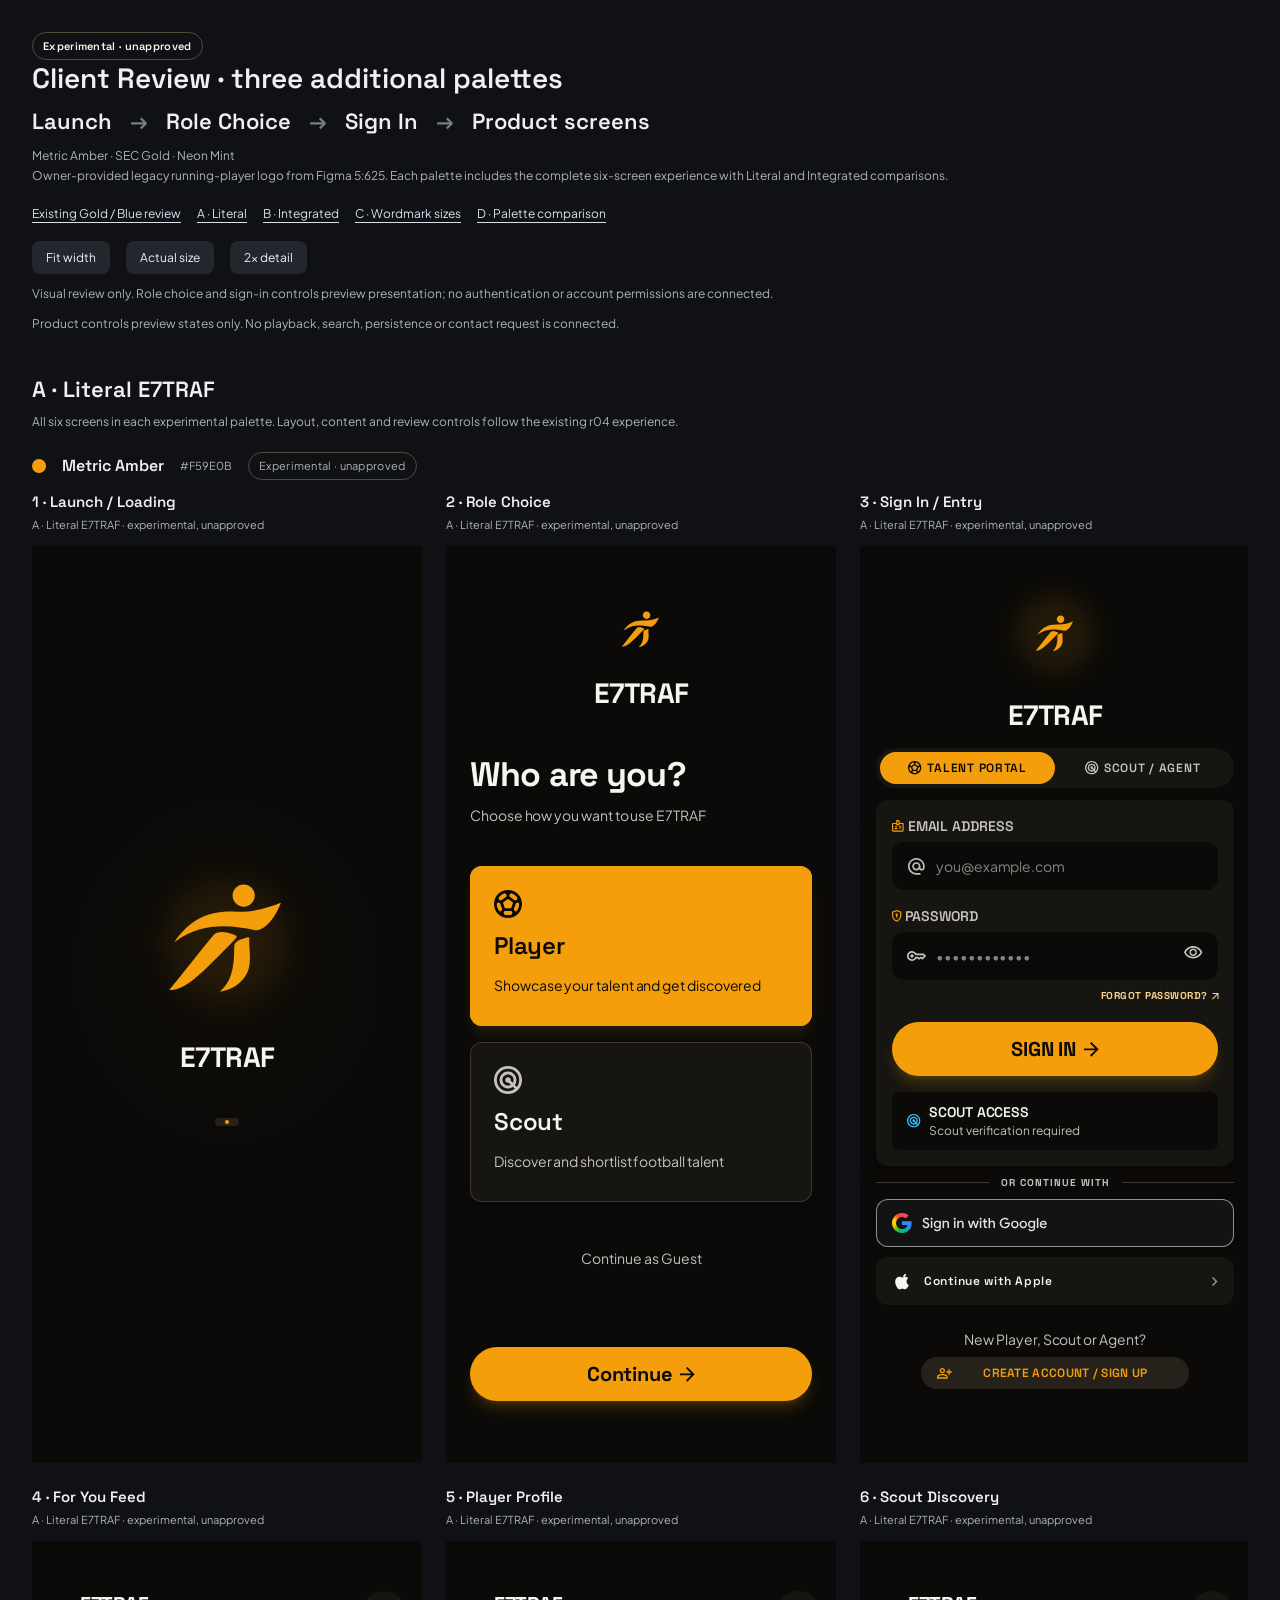
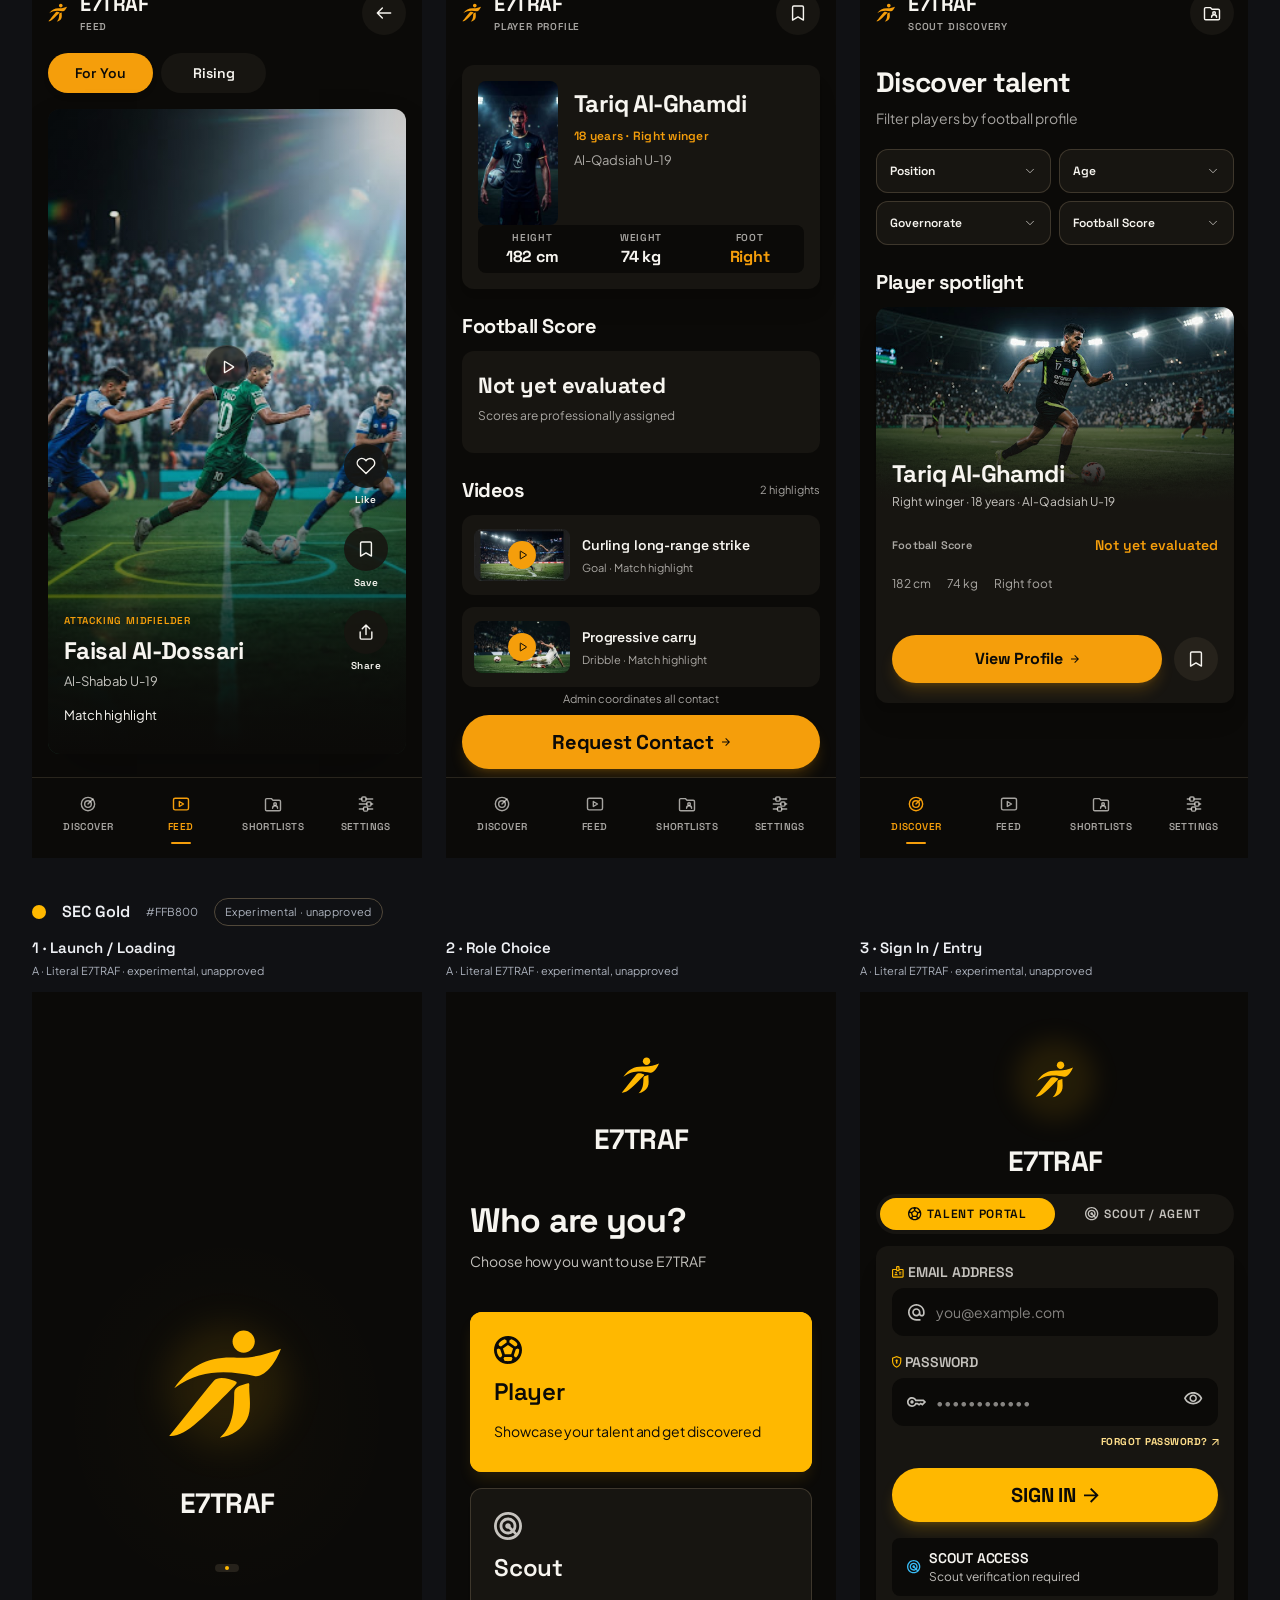
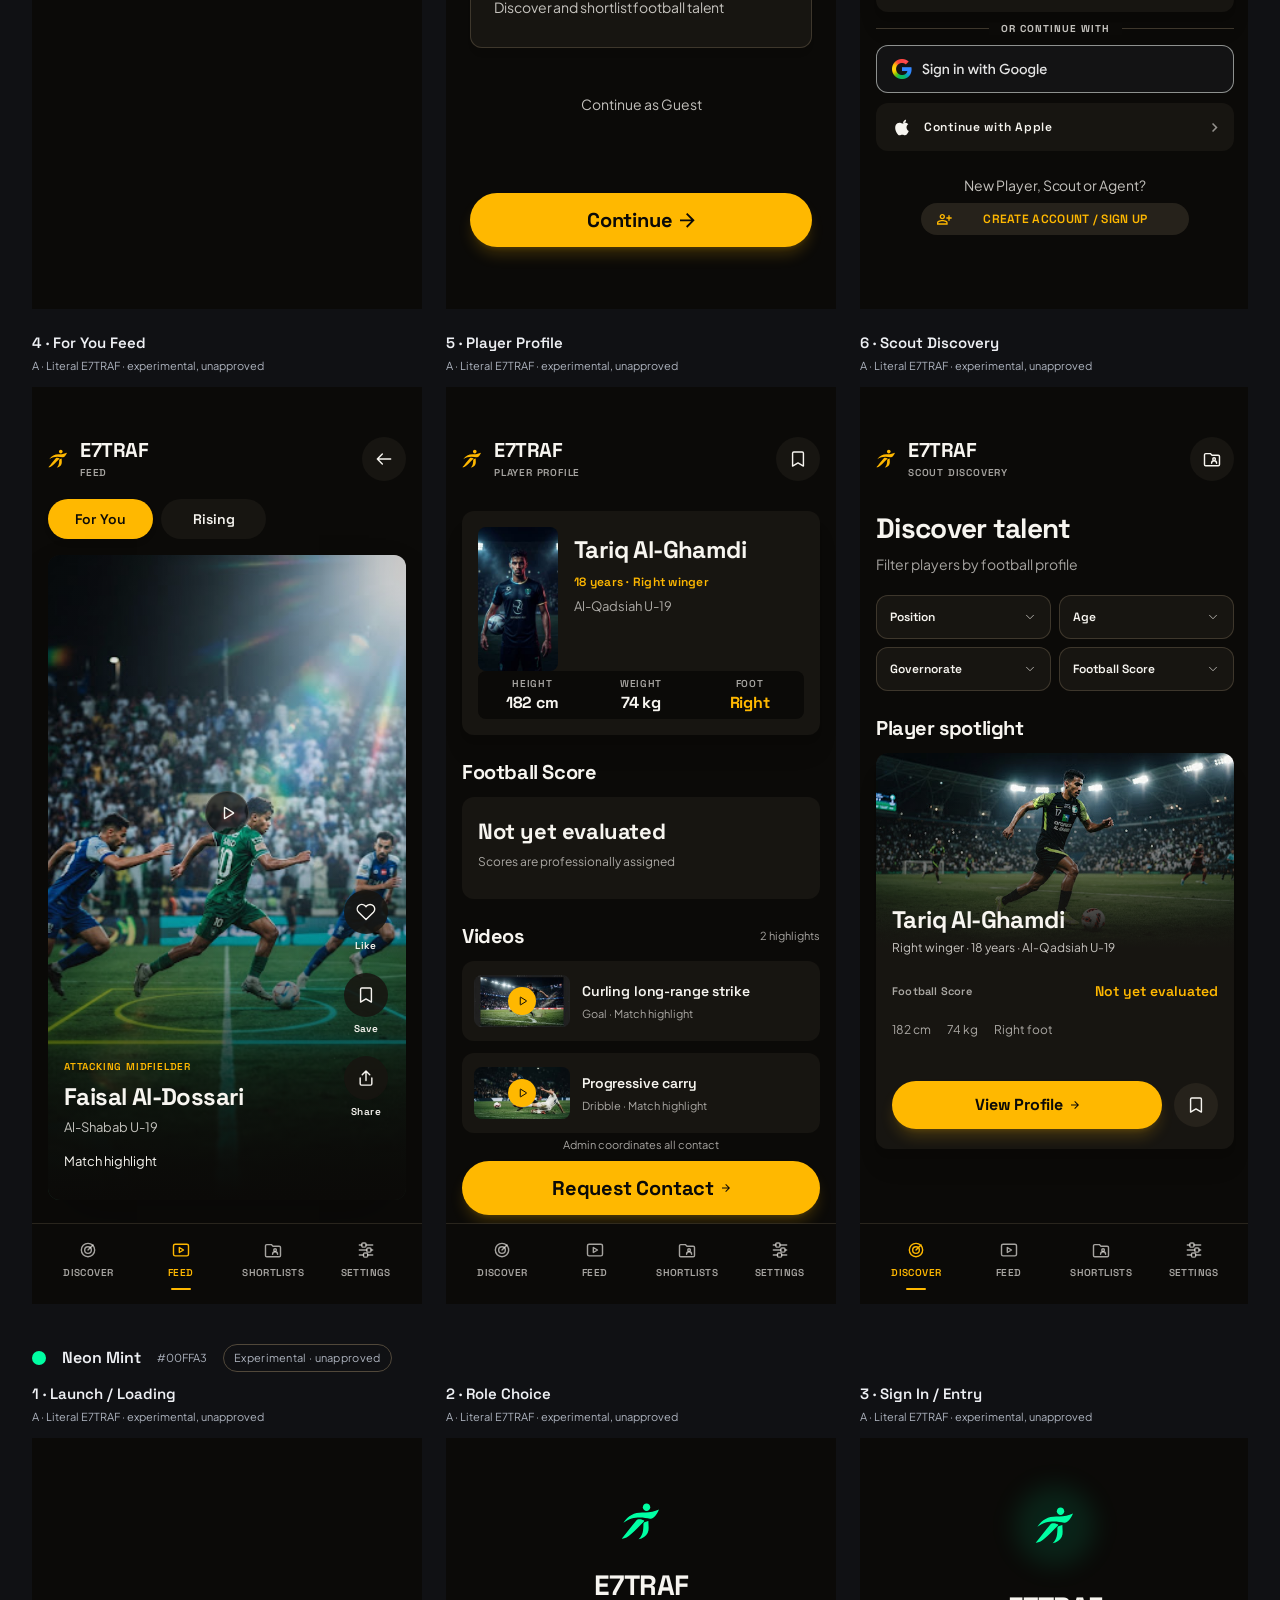
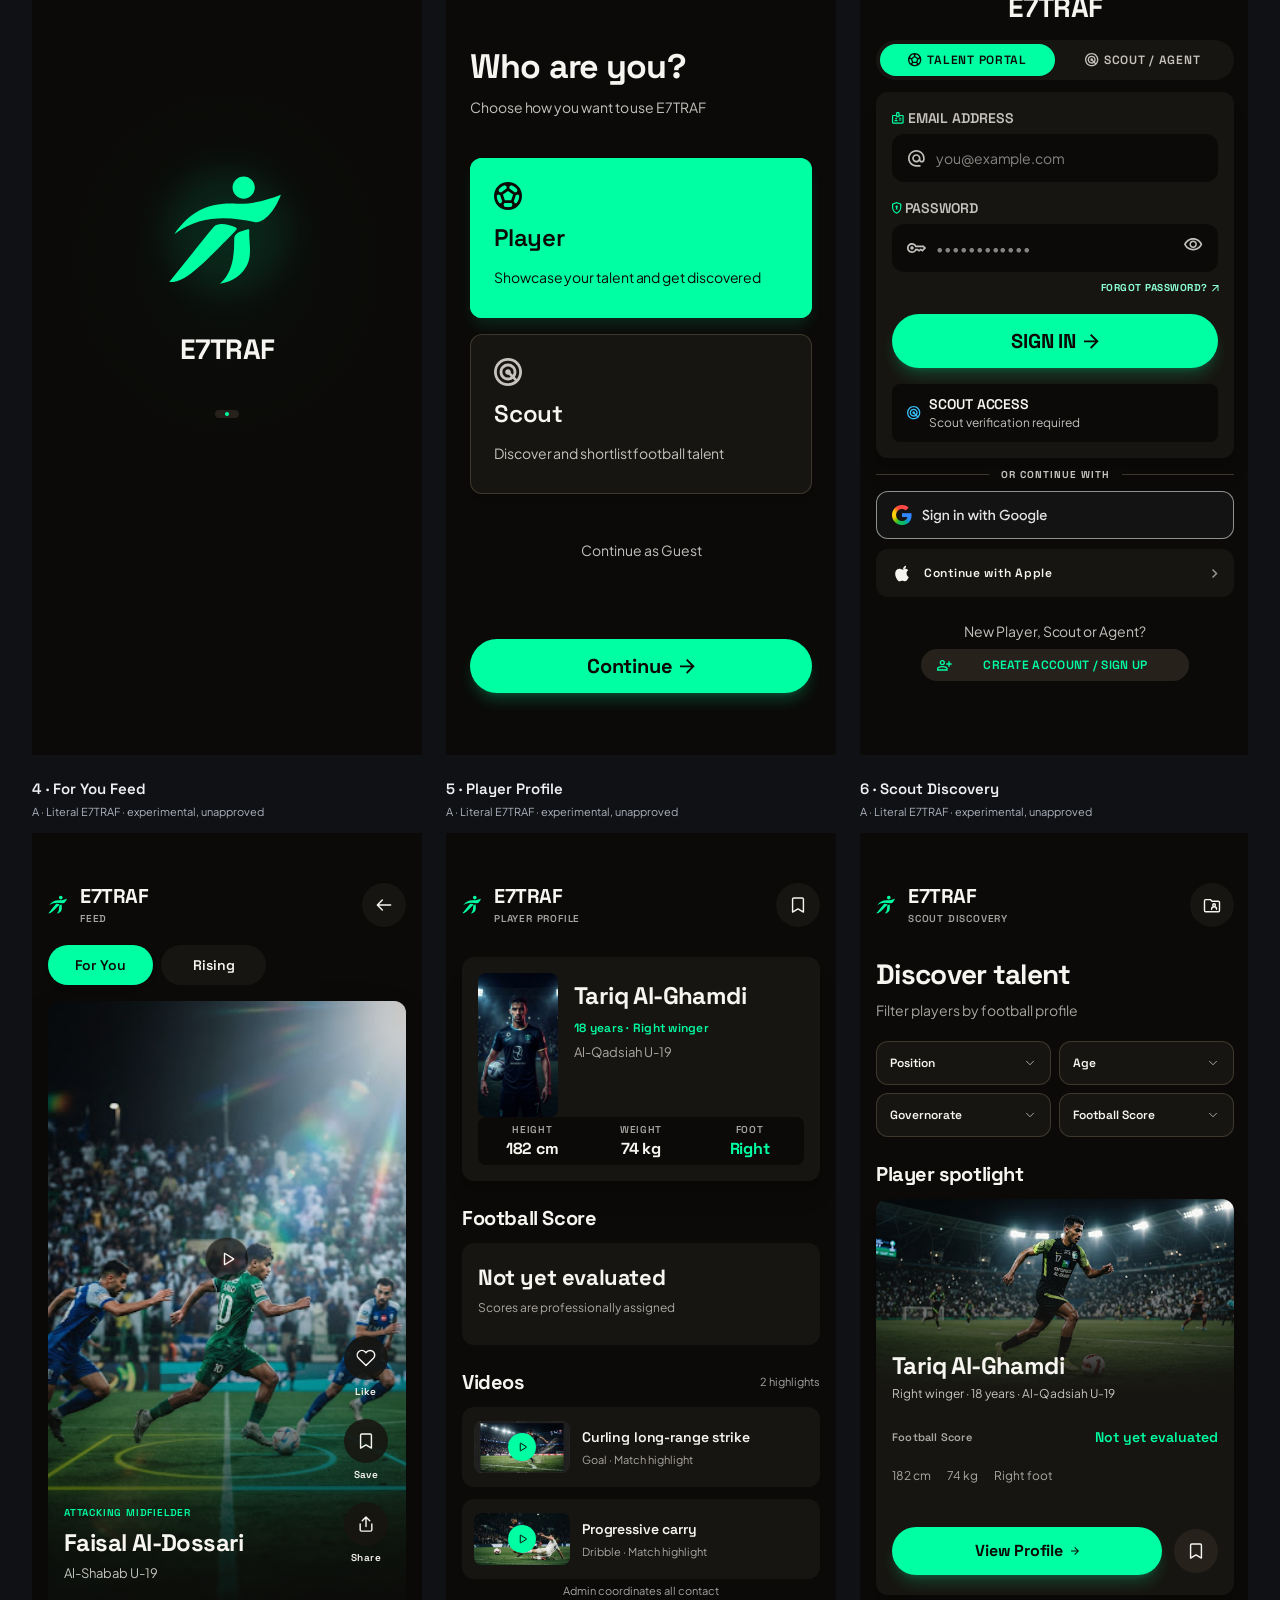
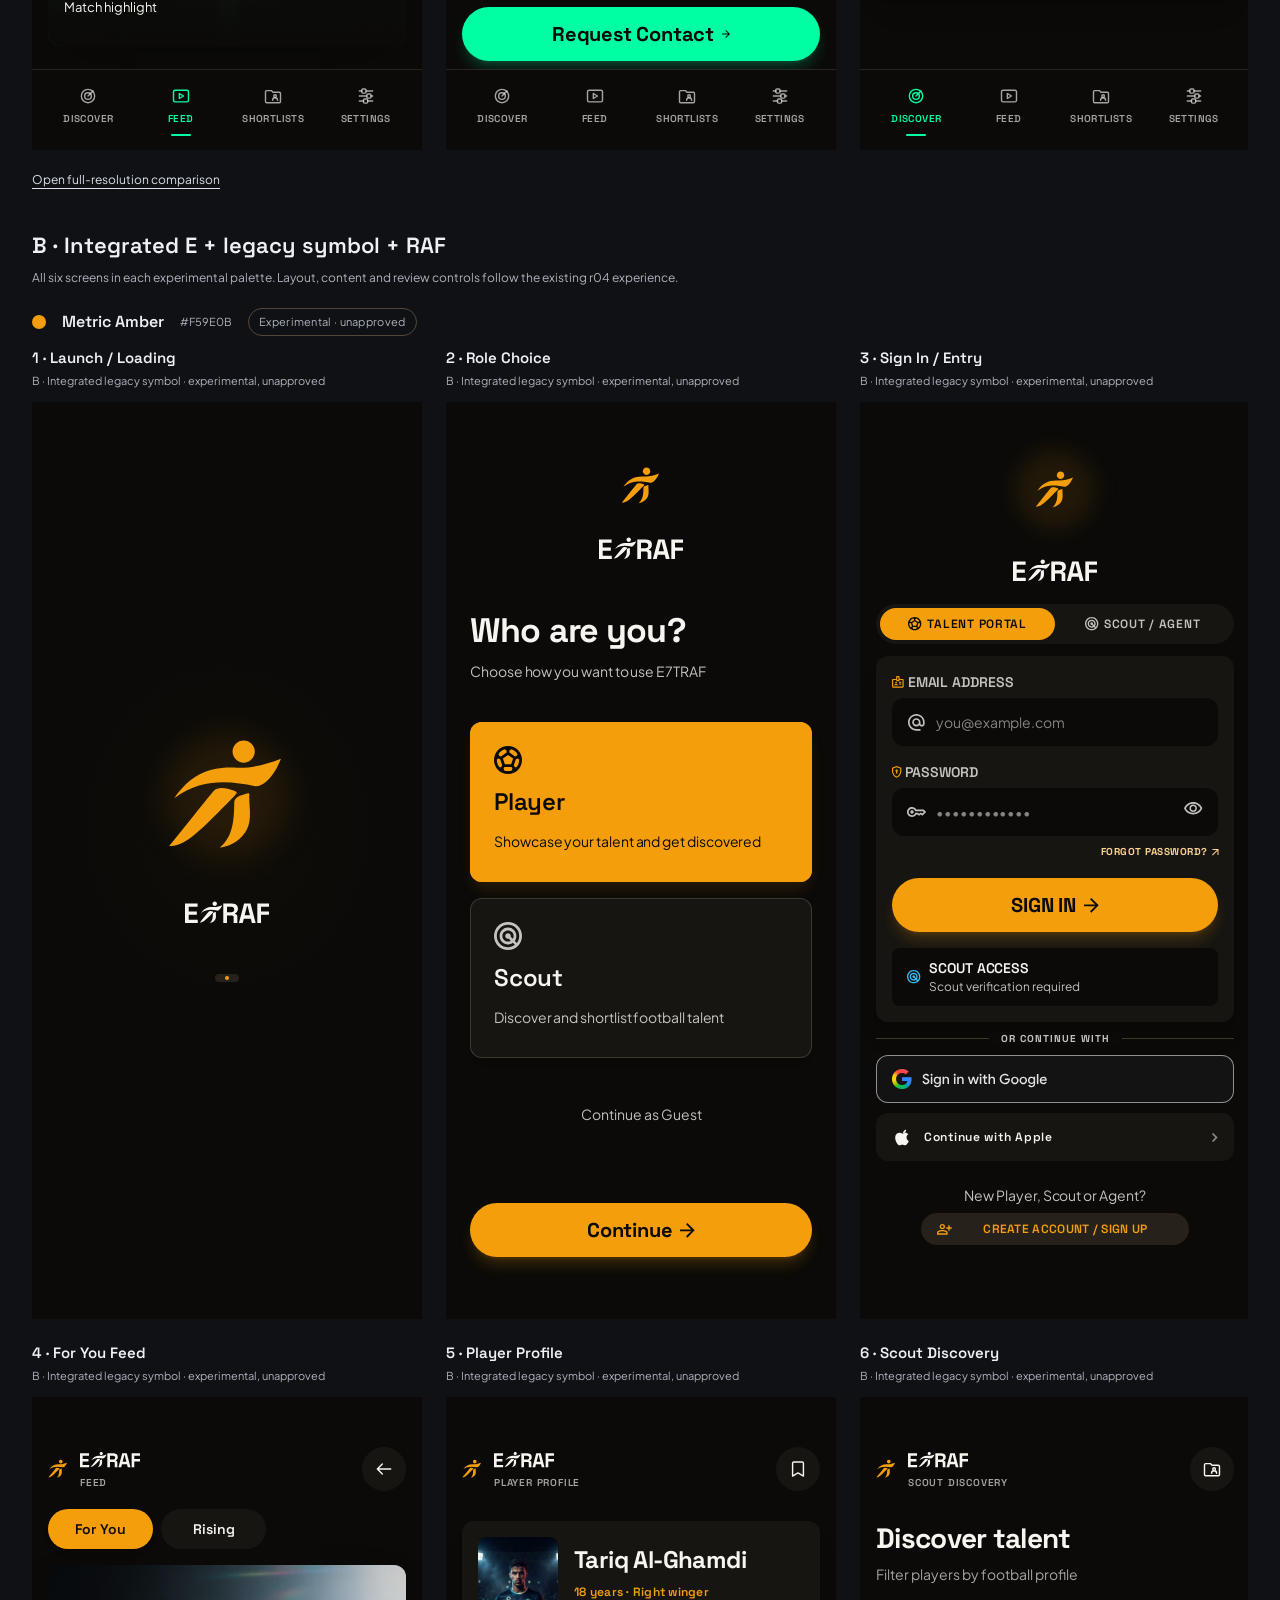
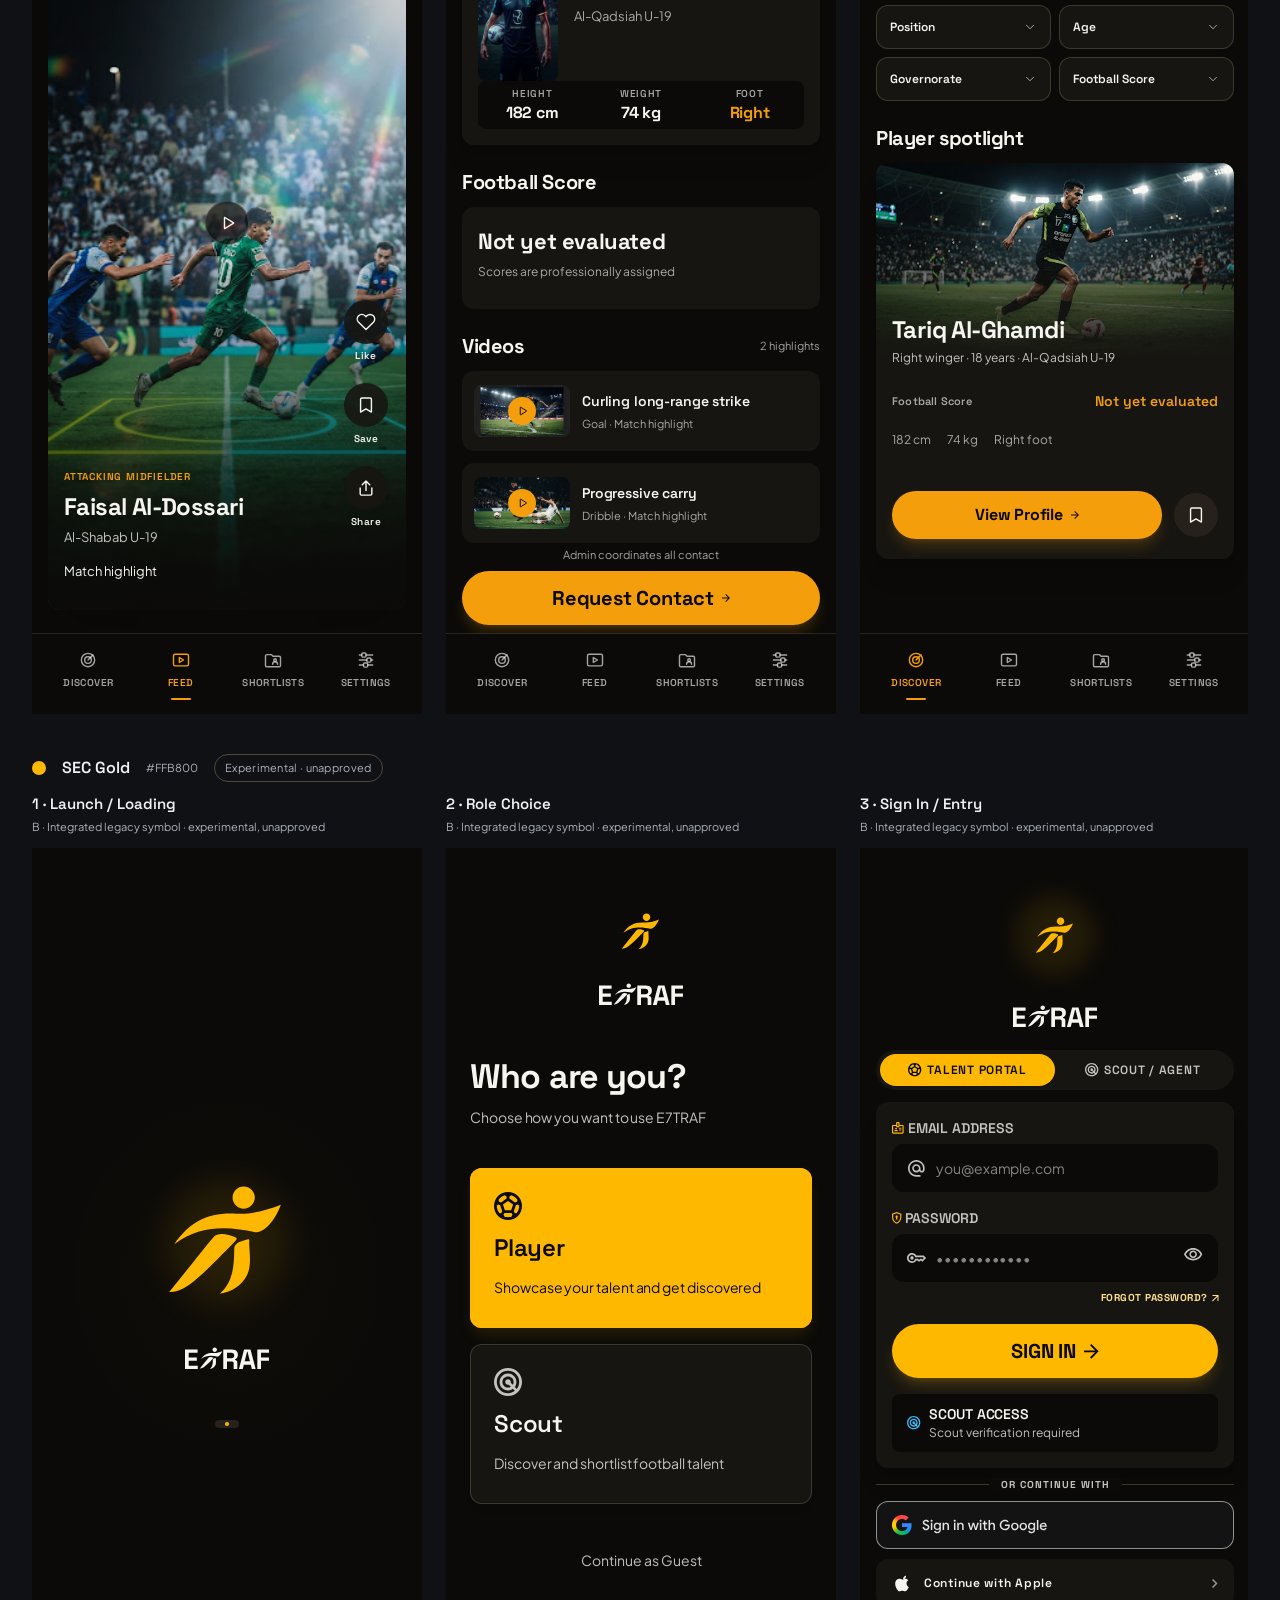
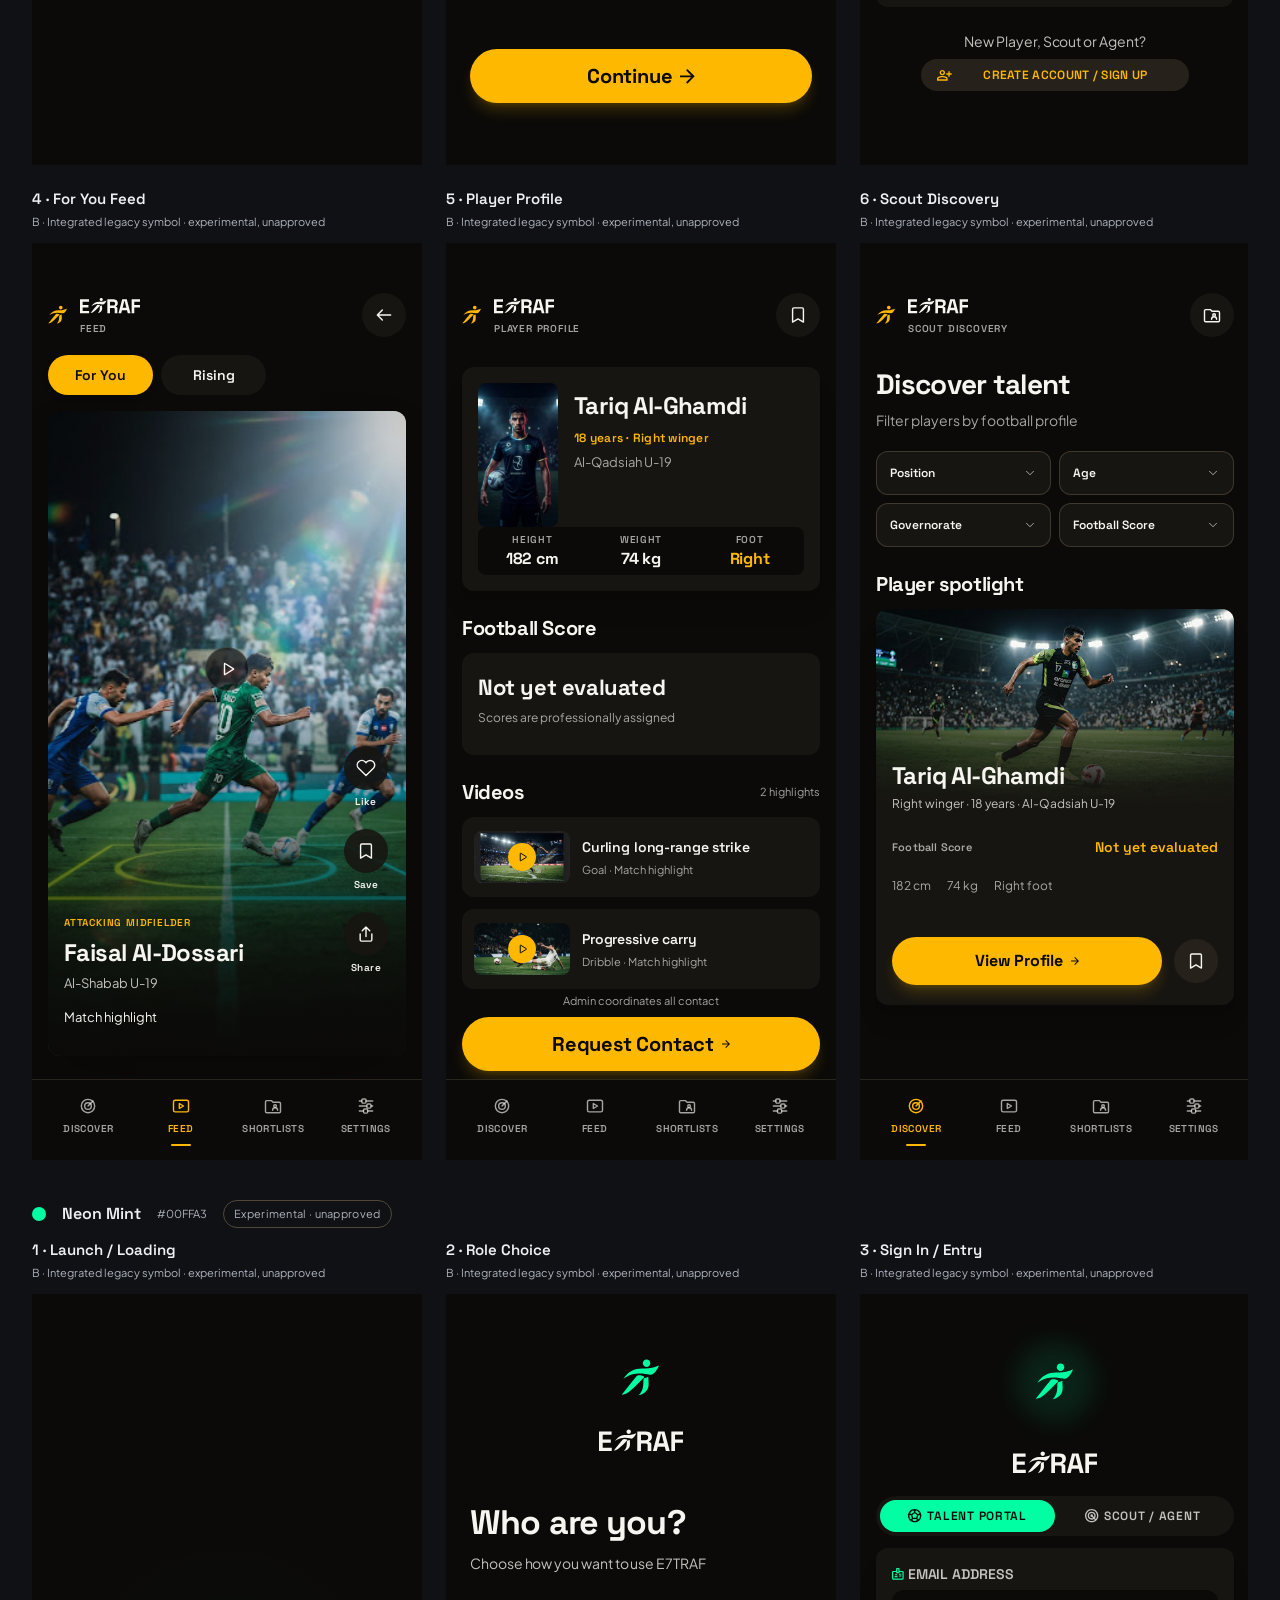
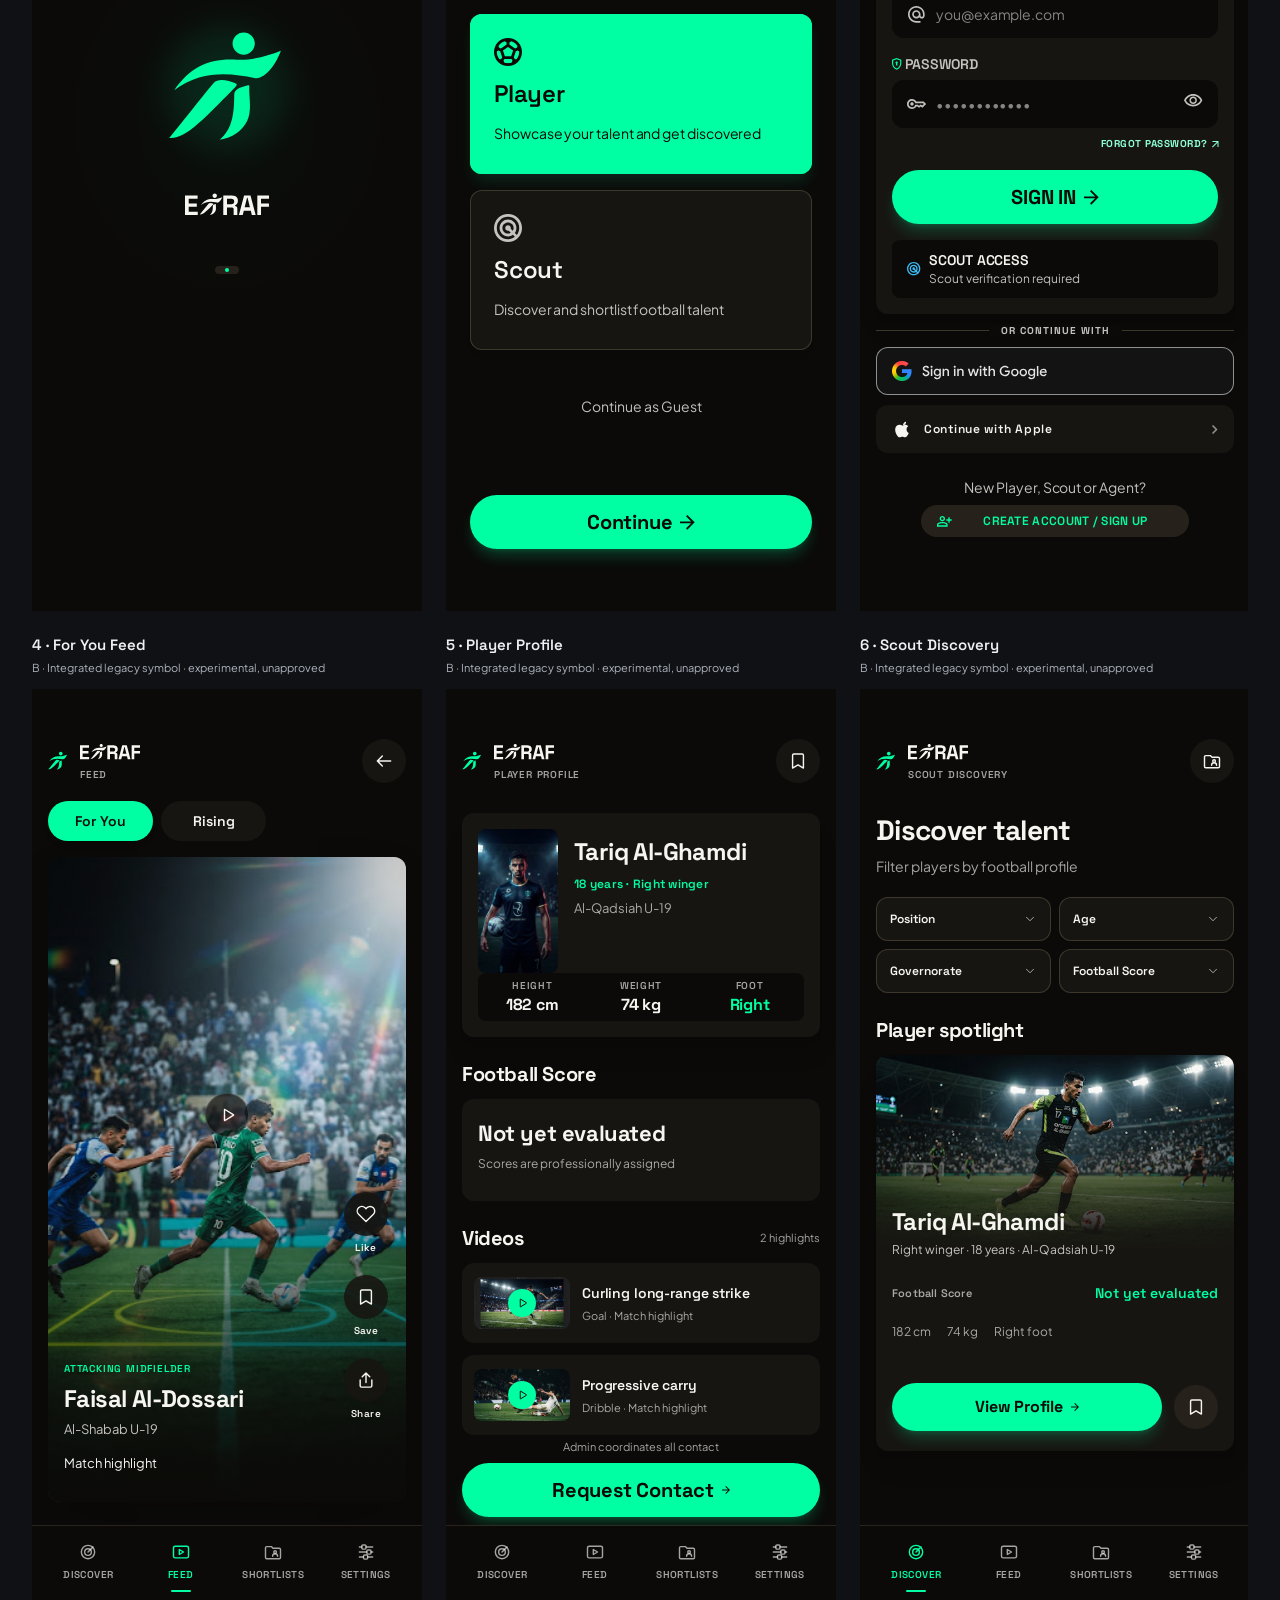
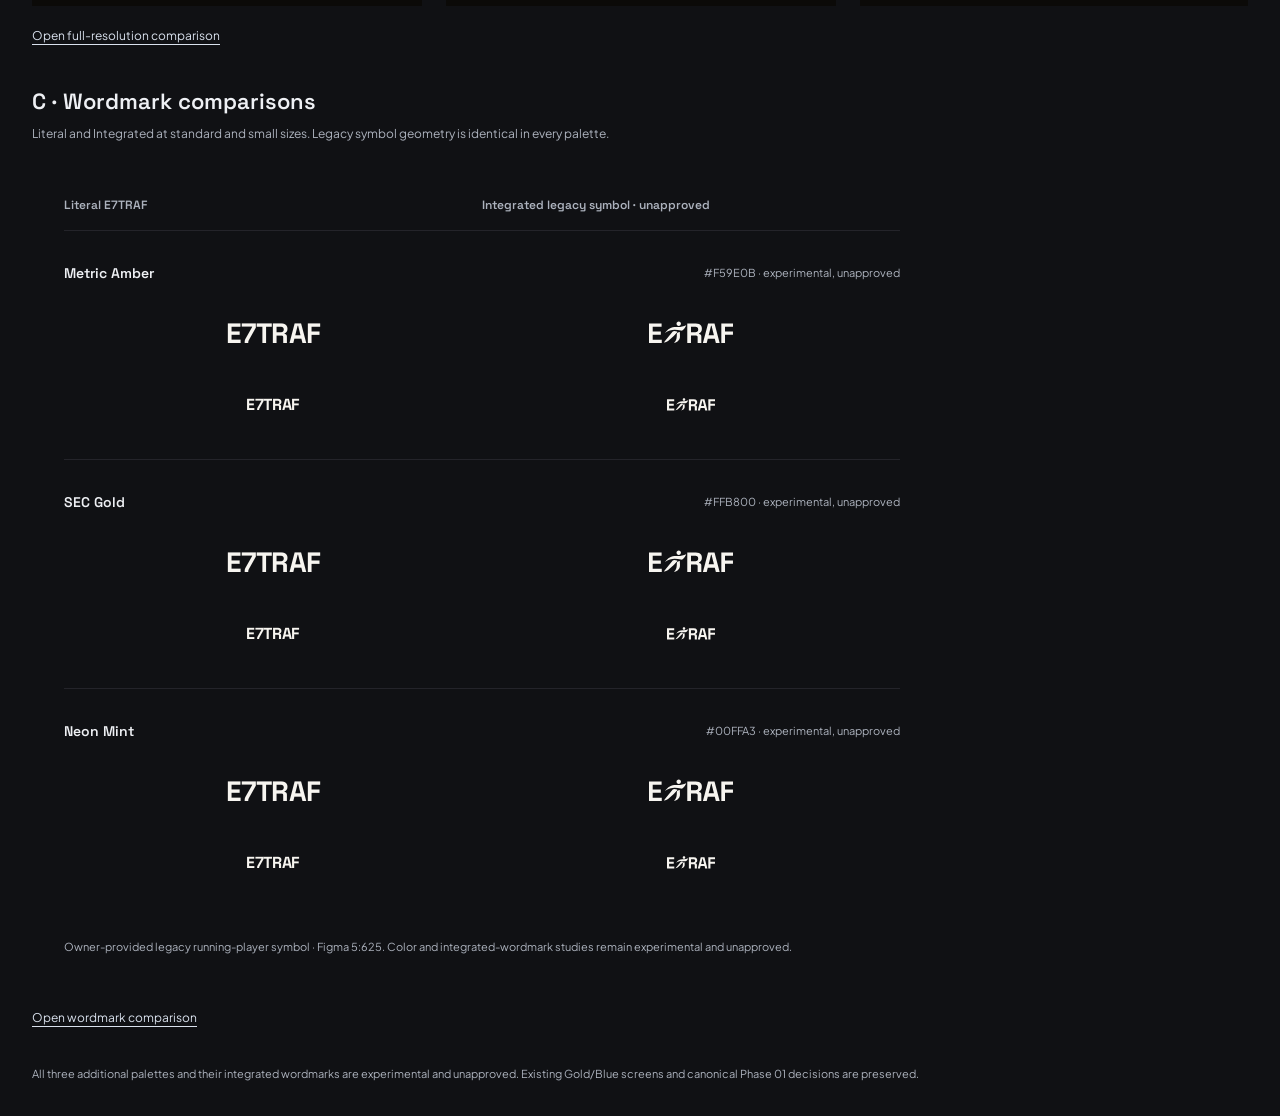
==== experiments/index.html @ 1cd3b204 "add three experimental E7traf color variants" ====
<!doctype html><html lang="en" dir="ltr"><head><meta charset="utf-8"><meta name="viewport" content="width=device-width,initial-scale=1"><title>E7TRAF · Experimental Client Review · Legacy logo</title><link rel="stylesheet" href="../design.css"><link rel="stylesheet" href="../package.css"><link rel="stylesheet" href="../extension/product.css"><link rel="stylesheet" href="experimental.css"></head><body><main class="owner-package"><header class="package-intro"><span class="experiment-badge">Experimental · unapproved</span><h1>Client Review · three additional palettes</h1><p class="flow-summary">Launch <span>→</span> Role Choice <span>→</span> Sign In <span>→</span> Product screens</p><p>Metric Amber · SEC Gold · Neon Mint<br>Owner-provided legacy running-player logo from Figma 5:625. Each palette includes the complete six-screen experience with Literal and Integrated comparisons.</p><nav class="section-nav"><a href="../index.html">Existing Gold / Blue review</a><a href="#literal">A · Literal</a><a href="#integrated">B · Integrated</a><a href="#wordmarks">C · Wordmark sizes</a><a href="comparison.html">D · Palette comparison</a></nav><div class="package-toolbar"><button data-zoom="fit">Fit width</button><button data-zoom="1">Actual size</button><button data-zoom="2">2× detail</button></div><p class="review-status" role="status" aria-live="polite">Visual review only. Role choice and sign-in controls preview presentation; no authentication or account permissions are connected.</p><p class="extension-status" role="status" aria-live="polite">Product controls preview states only. No playback, search, persistence or contact request is connected.</p></header><section class="owner-section" id="literal"><h2>A · Literal E7TRAF</h2><p class="section-note">All six screens in each experimental palette. Layout, content and review controls follow the existing r04 experience.</p><div class="zoom-region"><div class="set-board" data-experimental-set="literal"><div class="palette-flow experimental-flow metric-amber" data-experiment-palette="metric-amber"><h3><i class="swatch" aria-hidden="true"></i>Metric Amber <span>#F59E0B</span><span class="experiment-badge">Experimental · unapproved</span></h3><div class="flow-row"><section class="review-column" data-experimental-frame="literal-metric-amber-launch" ><h4 class="frame-label">1 · Launch / Loading<small>A · Literal E7TRAF · experimental, unapproved</small></h4><article class="screen launch metric-amber experimental" data-screen="launch" data-palette="metric-amber" data-identity="literal" aria-label="Launch / Loading — Metric Amber — literal — experimental, unapproved" data-approval="experimental-unapproved"><div class="ambient-light" aria-hidden="true"></div>
<div class="launch-identity"><svg xmlns="http://www.w3.org/2000/svg" width="40" height="56" viewBox="0 0 48 48" fill="none" class="legacy-symbol" data-legacy-node="5:625" data-source-sha256="1e7107049a29541874471f75c0ef57d37ebc7e463a8a440cd567c75795604c95" aria-hidden="true" preserveAspectRatio="xMidYMid meet">
<path d="M2.88892 24.8889C9.33336 15.5555 16.8889 12 28 12.6666C33.5556 13 40 11.3333 45.5556 9.11108C43.7778 14 39.3334 20.8889 34.8889 20C26 18.2222 14.2222 16.4444 2.88892 24.8889V24.8889" fill="currentColor"></path>
<path d="M0.888916 44C6.44447 37.3333 12.8889 28.8889 18.6667 22C20.5156 19.7955 24.8889 21.1111 27.1111 22C28.2222 22.4444 28 22.8889 27.3334 23.5555C23.1111 27.7778 17.5556 33.7778 12.2222 38.4444C7.95558 42.1778 4.66669 44.2222 0.888916 44V44" fill="currentColor"></path>
<path d="M32.4444 22.8889C30.4444 23.5555 26.8889 24 26.8889 26.6666C26.8889 33.1111 26.4444 40.2222 21.1111 44.6666C26 44 30 41.3333 32 37.3333C34 33.3333 32.8889 28.2222 32.8889 24.6666C32.8889 23.7777 33.1111 22.6666 32.4444 22.8889V22.8889" fill="currentColor"></path>
<path d="M35.1111 6.22228C35.1111 3.76932 33.1196 1.77783 30.6666 1.77783C28.2137 1.77783 26.2222 3.76932 26.2222 6.22228C26.2222 8.67523 28.2137 10.6667 30.6666 10.6667C33.1196 10.6667 35.1111 8.67523 35.1111 6.22228V6.22228" fill="currentColor"></path>
</svg></div><h1 class="brand-name">E7TRAF</h1><div class="loading-track" role="status" aria-label="Loading E7TRAF"></div></article></section><section class="review-column" data-experimental-frame="literal-metric-amber-role-choice" ><h4 class="frame-label">2 · Role Choice<small>A · Literal E7TRAF · experimental, unapproved</small></h4><article class="screen role-choice metric-amber experimental" data-screen="role-choice" data-palette="metric-amber" data-identity="literal" data-demo-selection="player" aria-label="Role Choice — Metric Amber — literal — experimental, unapproved" data-approval="experimental-unapproved">
<header class="choice-identity"><div class="choice-symbol"><svg xmlns="http://www.w3.org/2000/svg" width="40" height="56" viewBox="0 0 48 48" fill="none" class="legacy-symbol" data-legacy-node="5:625" data-source-sha256="1e7107049a29541874471f75c0ef57d37ebc7e463a8a440cd567c75795604c95" aria-hidden="true" preserveAspectRatio="xMidYMid meet">
<path d="M2.88892 24.8889C9.33336 15.5555 16.8889 12 28 12.6666C33.5556 13 40 11.3333 45.5556 9.11108C43.7778 14 39.3334 20.8889 34.8889 20C26 18.2222 14.2222 16.4444 2.88892 24.8889V24.8889" fill="currentColor"></path>
<path d="M0.888916 44C6.44447 37.3333 12.8889 28.8889 18.6667 22C20.5156 19.7955 24.8889 21.1111 27.1111 22C28.2222 22.4444 28 22.8889 27.3334 23.5555C23.1111 27.7778 17.5556 33.7778 12.2222 38.4444C7.95558 42.1778 4.66669 44.2222 0.888916 44V44" fill="currentColor"></path>
<path d="M32.4444 22.8889C30.4444 23.5555 26.8889 24 26.8889 26.6666C26.8889 33.1111 26.4444 40.2222 21.1111 44.6666C26 44 30 41.3333 32 37.3333C34 33.3333 32.8889 28.2222 32.8889 24.6666C32.8889 23.7777 33.1111 22.6666 32.4444 22.8889V22.8889" fill="currentColor"></path>
<path d="M35.1111 6.22228C35.1111 3.76932 33.1196 1.77783 30.6666 1.77783C28.2137 1.77783 26.2222 3.76932 26.2222 6.22228C26.2222 8.67523 28.2137 10.6667 30.6666 10.6667C33.1196 10.6667 35.1111 8.67523 35.1111 6.22228V6.22228" fill="currentColor"></path>
</svg></div><h1 class="brand-name">E7TRAF</h1></header>
<div class="choice-heading"><h2>Who are you?</h2><p>Choose how you want to use E7TRAF</p></div>
<div class="role-cards" role="group" aria-label="Choose your authentication path">
<button class="role-card" type="button" data-role="player" aria-pressed="true"><span aria-hidden="true" class="icon choice-role-icon" style="--iw:28px;--ih:28px"><svg preserveAspectRatio="none" overflow="visible" style="display: block;" width="13.3333" height="13.3333" viewBox="0 0 13.3333 13.3333" fill="none" xmlns="http://www.w3.org/2000/svg">
<g id="literal-metric-amber-role-choice-svg1-Container">
<path id="literal-metric-amber-role-choice-svg1-Icon" d="M6.66667 13.3333C5.74444 13.3333 4.87778 13.1583 4.06667 12.8083C3.25556 12.4583 2.55 11.9833 1.95 11.3833C1.35 10.7833 0.875 10.0778 0.525 9.26667C0.175 8.45555 0 7.58889 0 6.66667C0 5.74444 0.175 4.87778 0.525 4.06667C0.875 3.25556 1.35 2.55 1.95 1.95C2.55 1.35 3.25556 0.875 4.06667 0.525C4.87778 0.175 5.74444 0 6.66667 0C7.58889 0 8.45555 0.175 9.26667 0.525C10.0778 0.875 10.7833 1.35 11.3833 1.95C11.9833 2.55 12.4583 3.25556 12.8083 4.06667C13.1583 4.87778 13.3333 5.74444 13.3333 6.66667C13.3333 7.58889 13.1583 8.45555 12.8083 9.26667C12.4583 10.0778 11.9833 10.7833 11.3833 11.3833C10.7833 11.9833 10.0778 12.4583 9.26667 12.8083C8.45555 13.1583 7.58889 13.3333 6.66667 13.3333V13.3333M10 5L10.9 4.7L11.1667 3.8C10.8111 3.26667 10.3833 2.80833 9.88333 2.425C9.38333 2.04167 8.83333 1.75556 8.23333 1.56667L7.33333 2.2V3.13333L10 5V5M3.33333 5L6 3.13333V2.2L5.1 1.56667C4.5 1.75556 3.95 2.04167 3.45 2.425C2.95 2.80833 2.52222 3.26667 2.16667 3.8L2.43333 4.7L3.33333 5V5M2.63333 10.1333L3.4 10.0667L3.9 9.16667L2.93333 6.26667L2 5.93333L1.33333 6.43333C1.33333 7.15556 1.43333 7.81389 1.63333 8.40833C1.83333 9.00278 2.16667 9.57778 2.63333 10.1333V10.1333M6.66667 12C6.95556 12 7.23889 11.9778 7.51667 11.9333C7.79444 11.8889 8.06667 11.8222 8.33333 11.7333L8.8 10.7333L8.36667 10H4.96667L4.53333 10.7333L5 11.7333C5.26667 11.8222 5.53889 11.8889 5.81667 11.9333C6.09444 11.9778 6.37778 12 6.66667 12V12M5.16667 8.66667H8.16667L9.1 6L6.66667 4.3L4.26667 6L5.16667 8.66667V8.66667M10.7 10.1333C11.1667 9.57778 11.5 9.00278 11.7 8.40833C11.9 7.81389 12 7.15556 12 6.43333L11.3333 5.96667L10.4 6.26667L9.43333 9.16667L9.93333 10.0667L10.7 10.1333V10.1333" fill="currentColor"></path>
</g>
</svg></span><span class="choice-role-title">Player</span><span class="choice-role-copy">Showcase your talent and get discovered</span></button><button class="role-card" type="button" data-role="scout" aria-pressed="false"><span aria-hidden="true" class="icon choice-role-icon" style="--iw:28px;--ih:28px"><svg preserveAspectRatio="none" overflow="visible" style="display: block;" width="13.3333" height="13.3333" viewBox="0 0 13.3333 13.3333" fill="none" xmlns="http://www.w3.org/2000/svg">
<g id="literal-metric-amber-role-choice-svg2-Container">
<path id="literal-metric-amber-role-choice-svg2-Icon" d="M6.66667 13.3333C5.74444 13.3333 4.87778 13.1583 4.06667 12.8083C3.25556 12.4583 2.55 11.9833 1.95 11.3833C1.35 10.7833 0.875 10.0778 0.525 9.26667C0.175 8.45555 0 7.58889 0 6.66667C0 5.74444 0.175 4.87778 0.525 4.06667C0.875 3.25556 1.35 2.55 1.95 1.95C2.55 1.35 3.25556 0.875 4.06667 0.525C4.87778 0.175 5.74444 0 6.66667 0C7.58889 0 8.45555 0.175 9.26667 0.525C10.0778 0.875 10.7833 1.35 11.3833 1.95C11.9833 2.55 12.4583 3.25556 12.8083 4.06667C13.1583 4.87778 13.3333 5.74444 13.3333 6.66667C13.3333 7.58889 13.1583 8.45555 12.8083 9.26667C12.4583 10.0778 11.9833 10.7833 11.3833 11.3833C10.7833 11.9833 10.0778 12.4583 9.26667 12.8083C8.45555 13.1583 7.58889 13.3333 6.66667 13.3333V13.3333M6.66667 12C7.28889 12 7.875 11.9028 8.425 11.7083C8.975 11.5139 9.47778 11.2389 9.93333 10.8833L8.98333 9.93333C8.66111 10.1667 8.30278 10.3472 7.90833 10.475C7.51389 10.6028 7.1 10.6667 6.66667 10.6667C5.55556 10.6667 4.61111 10.2778 3.83333 9.5C3.05556 8.72222 2.66667 7.77778 2.66667 6.66667C2.66667 5.55556 3.05556 4.61111 3.83333 3.83333C4.61111 3.05556 5.55556 2.66667 6.66667 2.66667C7.77778 2.66667 8.72222 3.05556 9.5 3.83333C10.2778 4.61111 10.6667 5.55556 10.6667 6.66667C10.6667 7.1 10.6 7.51667 10.4667 7.91667C10.3333 8.31667 10.15 8.67778 9.91667 9L10.8667 9.95C11.2222 9.49444 11.5 8.98889 11.7 8.43333C11.9 7.87778 12 7.28889 12 6.66667C12 5.17778 11.4833 3.91667 10.45 2.88333C9.41667 1.85 8.15556 1.33333 6.66667 1.33333C5.17778 1.33333 3.91667 1.85 2.88333 2.88333C1.85 3.91667 1.33333 5.17778 1.33333 6.66667C1.33333 8.15556 1.85 9.41667 2.88333 10.45C3.91667 11.4833 5.17778 12 6.66667 12V12M6.66667 9.33333C6.91111 9.33333 7.14722 9.30278 7.375 9.24167C7.60278 9.18056 7.81667 9.08889 8.01667 8.96667L7 7.95C6.94444 7.97222 6.88889 7.98611 6.83333 7.99167C6.77778 7.99722 6.72222 8 6.66667 8C6.3 8 5.98611 7.86944 5.725 7.60833C5.46389 7.34722 5.33333 7.03333 5.33333 6.66667C5.33333 6.3 5.46389 5.98611 5.725 5.725C5.98611 5.46389 6.3 5.33333 6.66667 5.33333C7.03333 5.33333 7.34722 5.46389 7.60833 5.725C7.86944 5.98611 8 6.3 8 6.66667C8 6.73333 7.99722 6.79722 7.99167 6.85833C7.98611 6.91944 7.97222 6.97778 7.95 7.03333L8.95 8.03333C9.07222 7.83333 9.16667 7.61944 9.23333 7.39167C9.3 7.16389 9.33333 6.92222 9.33333 6.66667C9.33333 5.93333 9.07222 5.30556 8.55 4.78333C8.02778 4.26111 7.4 4 6.66667 4C5.93333 4 5.30556 4.26111 4.78333 4.78333C4.26111 5.30556 4 5.93333 4 6.66667C4 7.4 4.26111 8.02778 4.78333 8.55C5.30556 9.07222 5.93333 9.33333 6.66667 9.33333V9.33333" fill="currentColor"></path>
</g>
</svg></span><span class="choice-role-title">Scout</span><span class="choice-role-copy">Discover and shortlist football talent</span></button></div>
<button class="guest-action" type="button">Continue as Guest</button>
<button class="primary-cta choice-continue" type="button">Continue<span aria-hidden="true" class="icon " style="--iw:14.6667px;--ih:14.6667px"><svg preserveAspectRatio="none" overflow="visible" style="display: block;" width="14.6667" height="14.6667" viewBox="0 0 14.6667 14.6667" fill="none" xmlns="http://www.w3.org/2000/svg">
<g id="literal-metric-amber-role-choice-svg3-Container">
<path id="literal-metric-amber-role-choice-svg3-Icon" d="M11.1604 8.25H0V6.41667H11.1604L6.02708 1.28333L7.33333 0L14.6667 7.33333L7.33333 14.6667L6.02708 13.3833L11.1604 8.25V8.25" fill="currentColor"></path>
</g>
</svg></span></button></article></section><section class="review-column" data-experimental-frame="literal-metric-amber-entry" ><h4 class="frame-label">3 · Sign In / Entry<small>A · Literal E7TRAF · experimental, unapproved</small></h4><article class="screen entry metric-amber experimental" data-screen="entry" data-palette="metric-amber" data-identity="literal" aria-label="Sign In / Entry — Metric Amber — literal — experimental, unapproved" data-approval="experimental-unapproved">
<div class="entry-content"><header class="brand-lockup"><div class="brand-symbol"><div class="identity-slot"><svg xmlns="http://www.w3.org/2000/svg" width="40" height="56" viewBox="0 0 48 48" fill="none" class="legacy-symbol" data-legacy-node="5:625" data-source-sha256="1e7107049a29541874471f75c0ef57d37ebc7e463a8a440cd567c75795604c95" aria-hidden="true" preserveAspectRatio="xMidYMid meet">
<path d="M2.88892 24.8889C9.33336 15.5555 16.8889 12 28 12.6666C33.5556 13 40 11.3333 45.5556 9.11108C43.7778 14 39.3334 20.8889 34.8889 20C26 18.2222 14.2222 16.4444 2.88892 24.8889V24.8889" fill="currentColor"></path>
<path d="M0.888916 44C6.44447 37.3333 12.8889 28.8889 18.6667 22C20.5156 19.7955 24.8889 21.1111 27.1111 22C28.2222 22.4444 28 22.8889 27.3334 23.5555C23.1111 27.7778 17.5556 33.7778 12.2222 38.4444C7.95558 42.1778 4.66669 44.2222 0.888916 44V44" fill="currentColor"></path>
<path d="M32.4444 22.8889C30.4444 23.5555 26.8889 24 26.8889 26.6666C26.8889 33.1111 26.4444 40.2222 21.1111 44.6666C26 44 30 41.3333 32 37.3333C34 33.3333 32.8889 28.2222 32.8889 24.6666C32.8889 23.7777 33.1111 22.6666 32.4444 22.8889V22.8889" fill="currentColor"></path>
<path d="M35.1111 6.22228C35.1111 3.76932 33.1196 1.77783 30.6666 1.77783C28.2137 1.77783 26.2222 3.76932 26.2222 6.22228C26.2222 8.67523 28.2137 10.6667 30.6666 10.6667C33.1196 10.6667 35.1111 8.67523 35.1111 6.22228V6.22228" fill="currentColor"></path>
</svg></div></div><h1 class="brand-name">E7TRAF</h1></header>
<div class="role-selector" role="group" aria-label="Sign-in audience"><button class="role-option" type="button" aria-pressed="true" data-audience="player"><span aria-hidden="true" class="icon " style="--iw:13.3333px;--ih:13.3333px"><svg preserveAspectRatio="none" overflow="visible" style="display: block;" width="13.3333" height="13.3333" viewBox="0 0 13.3333 13.3333" fill="none" xmlns="http://www.w3.org/2000/svg">
<g id="literal-metric-amber-entry-svg1-Container">
<path id="literal-metric-amber-entry-svg1-Icon" d="M6.66667 13.3333C5.74444 13.3333 4.87778 13.1583 4.06667 12.8083C3.25556 12.4583 2.55 11.9833 1.95 11.3833C1.35 10.7833 0.875 10.0778 0.525 9.26667C0.175 8.45555 0 7.58889 0 6.66667C0 5.74444 0.175 4.87778 0.525 4.06667C0.875 3.25556 1.35 2.55 1.95 1.95C2.55 1.35 3.25556 0.875 4.06667 0.525C4.87778 0.175 5.74444 0 6.66667 0C7.58889 0 8.45555 0.175 9.26667 0.525C10.0778 0.875 10.7833 1.35 11.3833 1.95C11.9833 2.55 12.4583 3.25556 12.8083 4.06667C13.1583 4.87778 13.3333 5.74444 13.3333 6.66667C13.3333 7.58889 13.1583 8.45555 12.8083 9.26667C12.4583 10.0778 11.9833 10.7833 11.3833 11.3833C10.7833 11.9833 10.0778 12.4583 9.26667 12.8083C8.45555 13.1583 7.58889 13.3333 6.66667 13.3333V13.3333M10 5L10.9 4.7L11.1667 3.8C10.8111 3.26667 10.3833 2.80833 9.88333 2.425C9.38333 2.04167 8.83333 1.75556 8.23333 1.56667L7.33333 2.2V3.13333L10 5V5M3.33333 5L6 3.13333V2.2L5.1 1.56667C4.5 1.75556 3.95 2.04167 3.45 2.425C2.95 2.80833 2.52222 3.26667 2.16667 3.8L2.43333 4.7L3.33333 5V5M2.63333 10.1333L3.4 10.0667L3.9 9.16667L2.93333 6.26667L2 5.93333L1.33333 6.43333C1.33333 7.15556 1.43333 7.81389 1.63333 8.40833C1.83333 9.00278 2.16667 9.57778 2.63333 10.1333V10.1333M6.66667 12C6.95556 12 7.23889 11.9778 7.51667 11.9333C7.79444 11.8889 8.06667 11.8222 8.33333 11.7333L8.8 10.7333L8.36667 10H4.96667L4.53333 10.7333L5 11.7333C5.26667 11.8222 5.53889 11.8889 5.81667 11.9333C6.09444 11.9778 6.37778 12 6.66667 12V12M5.16667 8.66667H8.16667L9.1 6L6.66667 4.3L4.26667 6L5.16667 8.66667V8.66667M10.7 10.1333C11.1667 9.57778 11.5 9.00278 11.7 8.40833C11.9 7.81389 12 7.15556 12 6.43333L11.3333 5.96667L10.4 6.26667L9.43333 9.16667L9.93333 10.0667L10.7 10.1333V10.1333" fill="currentColor"></path>
</g>
</svg></span><span>TALENT PORTAL</span></button><button class="role-option" type="button" aria-pressed="false" data-audience="scout"><span aria-hidden="true" class="icon " style="--iw:13.3333px;--ih:13.3333px"><svg preserveAspectRatio="none" overflow="visible" style="display: block;" width="13.3333" height="13.3333" viewBox="0 0 13.3333 13.3333" fill="none" xmlns="http://www.w3.org/2000/svg">
<g id="literal-metric-amber-entry-svg2-Container">
<path id="literal-metric-amber-entry-svg2-Icon" d="M6.66667 13.3333C5.74444 13.3333 4.87778 13.1583 4.06667 12.8083C3.25556 12.4583 2.55 11.9833 1.95 11.3833C1.35 10.7833 0.875 10.0778 0.525 9.26667C0.175 8.45555 0 7.58889 0 6.66667C0 5.74444 0.175 4.87778 0.525 4.06667C0.875 3.25556 1.35 2.55 1.95 1.95C2.55 1.35 3.25556 0.875 4.06667 0.525C4.87778 0.175 5.74444 0 6.66667 0C7.58889 0 8.45555 0.175 9.26667 0.525C10.0778 0.875 10.7833 1.35 11.3833 1.95C11.9833 2.55 12.4583 3.25556 12.8083 4.06667C13.1583 4.87778 13.3333 5.74444 13.3333 6.66667C13.3333 7.58889 13.1583 8.45555 12.8083 9.26667C12.4583 10.0778 11.9833 10.7833 11.3833 11.3833C10.7833 11.9833 10.0778 12.4583 9.26667 12.8083C8.45555 13.1583 7.58889 13.3333 6.66667 13.3333V13.3333M6.66667 12C7.28889 12 7.875 11.9028 8.425 11.7083C8.975 11.5139 9.47778 11.2389 9.93333 10.8833L8.98333 9.93333C8.66111 10.1667 8.30278 10.3472 7.90833 10.475C7.51389 10.6028 7.1 10.6667 6.66667 10.6667C5.55556 10.6667 4.61111 10.2778 3.83333 9.5C3.05556 8.72222 2.66667 7.77778 2.66667 6.66667C2.66667 5.55556 3.05556 4.61111 3.83333 3.83333C4.61111 3.05556 5.55556 2.66667 6.66667 2.66667C7.77778 2.66667 8.72222 3.05556 9.5 3.83333C10.2778 4.61111 10.6667 5.55556 10.6667 6.66667C10.6667 7.1 10.6 7.51667 10.4667 7.91667C10.3333 8.31667 10.15 8.67778 9.91667 9L10.8667 9.95C11.2222 9.49444 11.5 8.98889 11.7 8.43333C11.9 7.87778 12 7.28889 12 6.66667C12 5.17778 11.4833 3.91667 10.45 2.88333C9.41667 1.85 8.15556 1.33333 6.66667 1.33333C5.17778 1.33333 3.91667 1.85 2.88333 2.88333C1.85 3.91667 1.33333 5.17778 1.33333 6.66667C1.33333 8.15556 1.85 9.41667 2.88333 10.45C3.91667 11.4833 5.17778 12 6.66667 12V12M6.66667 9.33333C6.91111 9.33333 7.14722 9.30278 7.375 9.24167C7.60278 9.18056 7.81667 9.08889 8.01667 8.96667L7 7.95C6.94444 7.97222 6.88889 7.98611 6.83333 7.99167C6.77778 7.99722 6.72222 8 6.66667 8C6.3 8 5.98611 7.86944 5.725 7.60833C5.46389 7.34722 5.33333 7.03333 5.33333 6.66667C5.33333 6.3 5.46389 5.98611 5.725 5.725C5.98611 5.46389 6.3 5.33333 6.66667 5.33333C7.03333 5.33333 7.34722 5.46389 7.60833 5.725C7.86944 5.98611 8 6.3 8 6.66667C8 6.73333 7.99722 6.79722 7.99167 6.85833C7.98611 6.91944 7.97222 6.97778 7.95 7.03333L8.95 8.03333C9.07222 7.83333 9.16667 7.61944 9.23333 7.39167C9.3 7.16389 9.33333 6.92222 9.33333 6.66667C9.33333 5.93333 9.07222 5.30556 8.55 4.78333C8.02778 4.26111 7.4 4 6.66667 4C5.93333 4 5.30556 4.26111 4.78333 4.78333C4.26111 5.30556 4 5.93333 4 6.66667C4 7.4 4.26111 8.02778 4.78333 8.55C5.30556 9.07222 5.93333 9.33333 6.66667 9.33333V9.33333" fill="currentColor"></path>
</g>
</svg></span><span>SCOUT / AGENT</span></button></div>
<section class="auth-card" aria-label="Sign in with email and password"><form class="auth-form">
<div class="field-group"><label class="field-label" for="email-metric-amber-literal"><span aria-hidden="true" class="icon " style="--iw:11.6667px;--ih:11.6667px"><svg preserveAspectRatio="none" overflow="visible" style="display: block;" width="11.6667" height="11.6667" viewBox="0 0 11.6667 11.6667" fill="none" xmlns="http://www.w3.org/2000/svg">
<g id="literal-metric-amber-entry-svg3-Container">
<path id="literal-metric-amber-entry-svg3-Icon" d="M1.16667 11.6667C0.845833 11.6667 0.571181 11.5524 0.342708 11.324C0.114236 11.0955 0 10.8208 0 10.5V4.08333C0 3.7625 0.114236 3.48785 0.342708 3.25938C0.571181 3.0309 0.845833 2.91667 1.16667 2.91667H4.08333V1.16667C4.08333 0.845833 4.19757 0.571181 4.42604 0.342708C4.65451 0.114236 4.92917 0 5.25 0H6.41667C6.7375 0 7.01215 0.114236 7.24062 0.342708C7.4691 0.571181 7.58333 0.845833 7.58333 1.16667V2.91667H10.5C10.8208 2.91667 11.0955 3.0309 11.324 3.25938C11.5524 3.48785 11.6667 3.7625 11.6667 4.08333V10.5C11.6667 10.8208 11.5524 11.0955 11.324 11.324C11.0955 11.5524 10.8208 11.6667 10.5 11.6667H1.16667V11.6667M1.16667 10.5H10.5V10.5V10.5V4.08333V4.08333V4.08333H7.58333V4.08333C7.58333 4.40417 7.4691 4.67882 7.24062 4.90729C7.01215 5.13576 6.7375 5.25 6.41667 5.25H5.25C4.92917 5.25 4.65451 5.13576 4.42604 4.90729C4.19757 4.67882 4.08333 4.40417 4.08333 4.08333V4.08333H1.16667V4.08333V4.08333V10.5V10.5V10.5V10.5M2.33333 9.33333H5.83333V9.07083C5.83333 8.90556 5.78715 8.75243 5.69479 8.61146C5.60243 8.47049 5.47361 8.36111 5.30833 8.28333C5.11389 8.19583 4.91701 8.13021 4.71771 8.08646C4.5184 8.04271 4.30694 8.02083 4.08333 8.02083C3.85972 8.02083 3.64826 8.04271 3.44896 8.08646C3.24965 8.13021 3.05278 8.19583 2.85833 8.28333C2.69306 8.36111 2.56424 8.47049 2.47187 8.61146C2.37951 8.75243 2.33333 8.90556 2.33333 9.07083V9.33333V9.33333M7 8.45833H9.33333V7.58333H7V8.45833V8.45833M4.08333 7.58333C4.32639 7.58333 4.53299 7.49826 4.70312 7.32812C4.87326 7.15799 4.95833 6.95139 4.95833 6.70833C4.95833 6.46528 4.87326 6.25868 4.70312 6.08854C4.53299 5.9184 4.32639 5.83333 4.08333 5.83333C3.84028 5.83333 3.63368 5.9184 3.46354 6.08854C3.2934 6.25868 3.20833 6.46528 3.20833 6.70833C3.20833 6.95139 3.2934 7.15799 3.46354 7.32812C3.63368 7.49826 3.84028 7.58333 4.08333 7.58333V7.58333M7 6.70833H9.33333V5.83333H7V6.70833V6.70833M5.25 4.08333H6.41667V1.16667H5.25V4.08333V4.08333M5.83333 7.29167V7.29167V7.29167V7.29167V7.29167V7.29167V7.29167V7.29167V7.29167V7.29167V7.29167V7.29167V7.29167V7.29167V7.29167V7.29167V7.29167V7.29167V7.29167V7.29167V7.29167V7.29167" fill="currentColor"></path>
</g>
</svg></span>EMAIL ADDRESS</label><div class="field-shell"><input id="email-metric-amber-literal" type="email" autocomplete="username" placeholder="you@example.com" aria-label="Email address"><span aria-hidden="true" class="icon field-icon" style="--iw:16.6667px;--ih:16.6667px"><svg preserveAspectRatio="none" overflow="visible" style="display: block;" width="16.6667" height="16.6667" viewBox="0 0 16.6667 16.6667" fill="none" xmlns="http://www.w3.org/2000/svg">
<path id="literal-metric-amber-entry-svg4-Icon" d="M8.33333 16.6667C7.18056 16.6667 6.09722 16.4479 5.08333 16.0104C4.06944 15.5729 3.1875 14.9792 2.4375 14.2292C1.6875 13.4792 1.09375 12.5972 0.65625 11.5833C0.21875 10.5694 0 9.48611 0 8.33333C0 7.18056 0.21875 6.09722 0.65625 5.08333C1.09375 4.06944 1.6875 3.1875 2.4375 2.4375C3.1875 1.6875 4.06944 1.09375 5.08333 0.65625C6.09722 0.21875 7.18056 0 8.33333 0C9.48611 0 10.5694 0.21875 11.5833 0.65625C12.5972 1.09375 13.4792 1.6875 14.2292 2.4375C14.9792 3.1875 15.5729 4.06944 16.0104 5.08333C16.4479 6.09722 16.6667 7.18056 16.6667 8.33333V9.54167C16.6667 10.3611 16.3854 11.059 15.8229 11.6354C15.2604 12.2118 14.5694 12.5 13.75 12.5C13.2639 12.5 12.8056 12.3958 12.375 12.1875C11.9444 11.9792 11.5833 11.6806 11.2917 11.2917C10.8889 11.6944 10.434 11.9965 9.92708 12.1979C9.42014 12.3993 8.88889 12.5 8.33333 12.5C7.18056 12.5 6.19792 12.0938 5.38542 11.2812C4.57292 10.4688 4.16667 9.48611 4.16667 8.33333C4.16667 7.18056 4.57292 6.19792 5.38542 5.38542C6.19792 4.57292 7.18056 4.16667 8.33333 4.16667C9.48611 4.16667 10.4688 4.57292 11.2812 5.38542C12.0938 6.19792 12.5 7.18056 12.5 8.33333V9.54167C12.5 9.90278 12.6181 10.2083 12.8542 10.4583C13.0903 10.7083 13.3889 10.8333 13.75 10.8333C14.1111 10.8333 14.4097 10.7083 14.6458 10.4583C14.8819 10.2083 15 9.90278 15 9.54167V8.33333C15 6.47222 14.3542 4.89583 13.0625 3.60417C11.7708 2.3125 10.1944 1.66667 8.33333 1.66667C6.47222 1.66667 4.89583 2.3125 3.60417 3.60417C2.3125 4.89583 1.66667 6.47222 1.66667 8.33333C1.66667 10.1944 2.3125 11.7708 3.60417 13.0625C4.89583 14.3542 6.47222 15 8.33333 15H12.5V16.6667H8.33333V16.6667M8.33333 10.8333C9.02778 10.8333 9.61806 10.5903 10.1042 10.1042C10.5903 9.61806 10.8333 9.02778 10.8333 8.33333C10.8333 7.63889 10.5903 7.04861 10.1042 6.5625C9.61806 6.07639 9.02778 5.83333 8.33333 5.83333C7.63889 5.83333 7.04861 6.07639 6.5625 6.5625C6.07639 7.04861 5.83333 7.63889 5.83333 8.33333C5.83333 9.02778 6.07639 9.61806 6.5625 10.1042C7.04861 10.5903 7.63889 10.8333 8.33333 10.8333V10.8333" fill="currentColor"></path>
</svg></span></div></div>
<div class="field-group"><label class="field-label" for="password-metric-amber-literal"><span aria-hidden="true" class="icon " style="--iw:9.3333px;--ih:11.6667px"><svg preserveAspectRatio="none" overflow="visible" style="display: block;" width="9.33333" height="11.6667" viewBox="0 0 9.33333 11.6667" fill="none" xmlns="http://www.w3.org/2000/svg">
<g id="literal-metric-amber-entry-svg5-Container">
<path id="literal-metric-amber-entry-svg5-Icon" d="M3.79167 7.58333H5.54167L5.20625 5.70208C5.40069 5.60486 5.55382 5.46389 5.66563 5.27917C5.77743 5.09444 5.83333 4.89028 5.83333 4.66667C5.83333 4.34583 5.7191 4.07118 5.49062 3.84271C5.26215 3.61424 4.9875 3.5 4.66667 3.5C4.34583 3.5 4.07118 3.61424 3.84271 3.84271C3.61424 4.07118 3.5 4.34583 3.5 4.66667C3.5 4.89028 3.5559 5.09444 3.66771 5.27917C3.77951 5.46389 3.93264 5.60486 4.12708 5.70208L3.79167 7.58333V7.58333M4.66667 11.6667C3.31528 11.3264 2.19965 10.551 1.31979 9.34062C0.439931 8.13021 0 6.78611 0 5.30833V1.75L4.66667 0L9.33333 1.75V5.30833C9.33333 6.78611 8.8934 8.13021 8.01354 9.34062C7.13368 10.551 6.01806 11.3264 4.66667 11.6667V11.6667M4.66667 10.4417C5.67778 10.1208 6.51389 9.47917 7.175 8.51667C7.83611 7.55417 8.16667 6.48472 8.16667 5.30833V2.55208L4.66667 1.23958L1.16667 2.55208V5.30833C1.16667 6.48472 1.49722 7.55417 2.15833 8.51667C2.81944 9.47917 3.65556 10.1208 4.66667 10.4417V10.4417M4.66667 5.83333V5.83333V5.83333V5.83333V5.83333V5.83333V5.83333V5.83333V5.83333V5.83333" fill="currentColor"></path>
</g>
</svg></span>PASSWORD</label><div class="field-shell"><input class="password-input" id="password-metric-amber-literal" type="password" autocomplete="current-password" placeholder="••••••••••••" aria-label="Password"><span aria-hidden="true" class="icon field-icon key-icon" style="--iw:19.1667px;--ih:10px"><svg preserveAspectRatio="none" overflow="visible" style="display: block;" width="19.1667" height="10" viewBox="0 0 19.1667 10" fill="none" xmlns="http://www.w3.org/2000/svg">
<path id="literal-metric-amber-entry-svg6-Icon" d="M5 6.66667C4.54167 6.66667 4.14931 6.50347 3.82292 6.17708C3.49653 5.85069 3.33333 5.45833 3.33333 5C3.33333 4.54167 3.49653 4.14931 3.82292 3.82292C4.14931 3.49653 4.54167 3.33333 5 3.33333C5.45833 3.33333 5.85069 3.49653 6.17708 3.82292C6.50347 4.14931 6.66667 4.54167 6.66667 5C6.66667 5.45833 6.50347 5.85069 6.17708 6.17708C5.85069 6.50347 5.45833 6.66667 5 6.66667V6.66667M5 10C3.61111 10 2.43056 9.51389 1.45833 8.54167C0.486111 7.56944 0 6.38889 0 5C0 3.61111 0.486111 2.43056 1.45833 1.45833C2.43056 0.486111 3.61111 0 5 0C5.93056 0 6.77431 0.229167 7.53125 0.6875C8.28819 1.14583 8.88889 1.75 9.33333 2.5H16.6667L19.1667 5L15.4167 8.75L13.75 7.5L12.0833 8.75L10.3125 7.5H9.33333C8.88889 8.25 8.28819 8.85417 7.53125 9.3125C6.77431 9.77083 5.93056 10 5 10V10M5 8.33333C5.77778 8.33333 6.46181 8.09722 7.05208 7.625C7.64236 7.15278 8.03472 6.55556 8.22917 5.83333H10.8333L12.0417 6.6875L13.75 5.41667L15.2292 6.5625L16.7917 5L15.9583 4.16667H8.22917C8.03472 3.44444 7.64236 2.84722 7.05208 2.375C6.46181 1.90278 5.77778 1.66667 5 1.66667C4.08333 1.66667 3.29861 1.99306 2.64583 2.64583C1.99306 3.29861 1.66667 4.08333 1.66667 5C1.66667 5.91667 1.99306 6.70139 2.64583 7.35417C3.29861 8.00694 4.08333 8.33333 5 8.33333V8.33333" fill="currentColor"></path>
</svg></span><button class="eye-toggle" type="button" aria-label="Show password"><span aria-hidden="true" class="icon " style="--iw:18.3333px;--ih:12.5px"><svg preserveAspectRatio="none" overflow="visible" style="display: block;" width="18.3333" height="12.5" viewBox="0 0 18.3333 12.5" fill="none" xmlns="http://www.w3.org/2000/svg">
<g id="literal-metric-amber-entry-svg7-Container">
<path id="literal-metric-amber-entry-svg7-Icon" d="M9.16667 10C10.2083 10 11.0938 9.63542 11.8229 8.90625C12.5521 8.17708 12.9167 7.29167 12.9167 6.25C12.9167 5.20833 12.5521 4.32292 11.8229 3.59375C11.0938 2.86458 10.2083 2.5 9.16667 2.5C8.125 2.5 7.23958 2.86458 6.51042 3.59375C5.78125 4.32292 5.41667 5.20833 5.41667 6.25C5.41667 7.29167 5.78125 8.17708 6.51042 8.90625C7.23958 9.63542 8.125 10 9.16667 10V10M9.16667 8.5C8.54167 8.5 8.01042 8.28125 7.57292 7.84375C7.13542 7.40625 6.91667 6.875 6.91667 6.25C6.91667 5.625 7.13542 5.09375 7.57292 4.65625C8.01042 4.21875 8.54167 4 9.16667 4C9.79167 4 10.3229 4.21875 10.7604 4.65625C11.1979 5.09375 11.4167 5.625 11.4167 6.25C11.4167 6.875 11.1979 7.40625 10.7604 7.84375C10.3229 8.28125 9.79167 8.5 9.16667 8.5V8.5M9.16667 12.5C7.13889 12.5 5.29167 11.934 3.625 10.8021C1.95833 9.67014 0.75 8.15278 0 6.25C0.75 4.34722 1.95833 2.82986 3.625 1.69792C5.29167 0.565972 7.13889 0 9.16667 0C11.1944 0 13.0417 0.565972 14.7083 1.69792C16.375 2.82986 17.5833 4.34722 18.3333 6.25C17.5833 8.15278 16.375 9.67014 14.7083 10.8021C13.0417 11.934 11.1944 12.5 9.16667 12.5V12.5M9.16667 6.25V6.25V6.25V6.25V6.25V6.25V6.25V6.25V6.25V6.25M9.16667 10.8333C10.7361 10.8333 12.1771 10.4201 13.4896 9.59375C14.8021 8.76736 15.8056 7.65278 16.5 6.25C15.8056 4.84722 14.8021 3.73264 13.4896 2.90625C12.1771 2.07986 10.7361 1.66667 9.16667 1.66667C7.59722 1.66667 6.15625 2.07986 4.84375 2.90625C3.53125 3.73264 2.52778 4.84722 1.83333 6.25C2.52778 7.65278 3.53125 8.76736 4.84375 9.59375C6.15625 10.4201 7.59722 10.8333 9.16667 10.8333V10.8333" fill="currentColor"></path>
</g>
</svg></span></button></div><div class="recovery-row"><button class="recovery" type="button" data-review-action="Password recovery">FORGOT PASSWORD?<span aria-hidden="true" class="icon " style="--iw:6.5px;--ih:6.5px"><svg preserveAspectRatio="none" overflow="visible" style="display: block;" width="6.5" height="6.5" viewBox="0 0 6.5 6.5" fill="none" xmlns="http://www.w3.org/2000/svg">
<g id="literal-metric-amber-entry-svg8-Container">
<path id="literal-metric-amber-entry-svg8-Icon" d="M0.7 6.5L0 5.8L4.8 1H0.5V0H6.5V6H5.5V1.7L0.7 6.5V6.5" fill="currentColor"></path>
</g>
</svg></span></button></div></div>
<div class="cta-margin"><button class="primary-cta" type="submit">SIGN IN<span aria-hidden="true" class="icon " style="--iw:14.6667px;--ih:14.6667px"><svg preserveAspectRatio="none" overflow="visible" style="display: block;" width="14.6667" height="14.6667" viewBox="0 0 14.6667 14.6667" fill="none" xmlns="http://www.w3.org/2000/svg">
<g id="literal-metric-amber-entry-svg9-Container">
<path id="literal-metric-amber-entry-svg9-Icon" d="M11.1604 8.25H0V6.41667H11.1604L6.02708 1.28333L7.33333 0L14.6667 7.33333L7.33333 14.6667L6.02708 13.3833L11.1604 8.25V8.25" fill="currentColor"></path>
</g>
</svg></span></button></div></form>
<aside class="scout-note"><span aria-hidden="true" class="icon " style="--iw:15.0408px;--ih:16.6369px"><svg preserveAspectRatio="none" overflow="visible" style="display: block;" width="13.3333" height="13.3333" viewBox="0 0 13.3333 13.3333" fill="none" xmlns="http://www.w3.org/2000/svg">
<g id="literal-metric-amber-entry-svg10-Container">
<path id="literal-metric-amber-entry-svg10-Icon" d="M6.66667 13.3333C5.74444 13.3333 4.87778 13.1583 4.06667 12.8083C3.25556 12.4583 2.55 11.9833 1.95 11.3833C1.35 10.7833 0.875 10.0778 0.525 9.26667C0.175 8.45555 0 7.58889 0 6.66667C0 5.74444 0.175 4.87778 0.525 4.06667C0.875 3.25556 1.35 2.55 1.95 1.95C2.55 1.35 3.25556 0.875 4.06667 0.525C4.87778 0.175 5.74444 0 6.66667 0C7.58889 0 8.45555 0.175 9.26667 0.525C10.0778 0.875 10.7833 1.35 11.3833 1.95C11.9833 2.55 12.4583 3.25556 12.8083 4.06667C13.1583 4.87778 13.3333 5.74444 13.3333 6.66667C13.3333 7.58889 13.1583 8.45555 12.8083 9.26667C12.4583 10.0778 11.9833 10.7833 11.3833 11.3833C10.7833 11.9833 10.0778 12.4583 9.26667 12.8083C8.45555 13.1583 7.58889 13.3333 6.66667 13.3333V13.3333M6.66667 12C7.28889 12 7.875 11.9028 8.425 11.7083C8.975 11.5139 9.47778 11.2389 9.93333 10.8833L8.98333 9.93333C8.66111 10.1667 8.30278 10.3472 7.90833 10.475C7.51389 10.6028 7.1 10.6667 6.66667 10.6667C5.55556 10.6667 4.61111 10.2778 3.83333 9.5C3.05556 8.72222 2.66667 7.77778 2.66667 6.66667C2.66667 5.55556 3.05556 4.61111 3.83333 3.83333C4.61111 3.05556 5.55556 2.66667 6.66667 2.66667C7.77778 2.66667 8.72222 3.05556 9.5 3.83333C10.2778 4.61111 10.6667 5.55556 10.6667 6.66667C10.6667 7.1 10.6 7.51667 10.4667 7.91667C10.3333 8.31667 10.15 8.67778 9.91667 9L10.8667 9.95C11.2222 9.49444 11.5 8.98889 11.7 8.43333C11.9 7.87778 12 7.28889 12 6.66667C12 5.17778 11.4833 3.91667 10.45 2.88333C9.41667 1.85 8.15556 1.33333 6.66667 1.33333C5.17778 1.33333 3.91667 1.85 2.88333 2.88333C1.85 3.91667 1.33333 5.17778 1.33333 6.66667C1.33333 8.15556 1.85 9.41667 2.88333 10.45C3.91667 11.4833 5.17778 12 6.66667 12V12M6.66667 9.33333C6.91111 9.33333 7.14722 9.30278 7.375 9.24167C7.60278 9.18056 7.81667 9.08889 8.01667 8.96667L7 7.95C6.94444 7.97222 6.88889 7.98611 6.83333 7.99167C6.77778 7.99722 6.72222 8 6.66667 8C6.3 8 5.98611 7.86944 5.725 7.60833C5.46389 7.34722 5.33333 7.03333 5.33333 6.66667C5.33333 6.3 5.46389 5.98611 5.725 5.725C5.98611 5.46389 6.3 5.33333 6.66667 5.33333C7.03333 5.33333 7.34722 5.46389 7.60833 5.725C7.86944 5.98611 8 6.3 8 6.66667C8 6.73333 7.99722 6.79722 7.99167 6.85833C7.98611 6.91944 7.97222 6.97778 7.95 7.03333L8.95 8.03333C9.07222 7.83333 9.16667 7.61944 9.23333 7.39167C9.3 7.16389 9.33333 6.92222 9.33333 6.66667C9.33333 5.93333 9.07222 5.30556 8.55 4.78333C8.02778 4.26111 7.4 4 6.66667 4C5.93333 4 5.30556 4.26111 4.78333 4.78333C4.26111 5.30556 4 5.93333 4 6.66667C4 7.4 4.26111 8.02778 4.78333 8.55C5.30556 9.07222 5.93333 9.33333 6.66667 9.33333V9.33333" fill="currentColor"></path>
</g>
</svg></span><div><p class="scout-note-title">SCOUT ACCESS</p><p class="scout-note-copy">Scout verification required</p></div></aside></section>
<div class="provider-divider"><span>OR CONTINUE WITH</span></div>
<div class="providers"><button class="provider google-brand" type="button" data-review-action="Google sign-in" aria-label="Sign in with Google"><span class="google-official-g" aria-hidden="true"><img src="../assets/google/dark-icon-official@4x.png" alt=""></span><svg class="google-official-foreground" width="358" height="48" viewBox="0 0 358 48" xmlns="http://www.w3.org/2000/svg" aria-hidden="true"><g transform="translate(0 2)"><path d="M50.032 27.224C49.5 27.224 48.9913 27.1213 48.506 26.916C48.0207 26.7013 47.5913 26.3887 47.218 25.978C46.854 25.5673 46.5833 25.0587 46.406 24.452L47.862 23.864C48.0113 24.4053 48.2727 24.858 48.646 25.222C49.0193 25.586 49.486 25.768 50.046 25.768C50.3633 25.768 50.6573 25.712 50.928 25.6C51.208 25.488 51.432 25.3247 51.6 25.11C51.768 24.886 51.852 24.6153 51.852 24.298C51.852 23.9993 51.782 23.7473 51.642 23.542C51.502 23.3273 51.278 23.136 50.97 22.968C50.662 22.7907 50.27 22.618 49.794 22.45L49.164 22.226C48.8933 22.1233 48.618 21.9973 48.338 21.848C48.058 21.6987 47.7967 21.5167 47.554 21.302C47.3207 21.078 47.134 20.8167 46.994 20.518C46.854 20.2193 46.784 19.874 46.784 19.482C46.784 18.978 46.9147 18.5207 47.176 18.11C47.4467 17.6993 47.8153 17.3727 48.282 17.13C48.758 16.878 49.3087 16.752 49.934 16.752C50.578 16.752 51.1147 16.8687 51.544 17.102C51.9827 17.326 52.3233 17.5967 52.566 17.914C52.818 18.2313 52.9907 18.5347 53.084 18.824L51.698 19.412C51.642 19.216 51.5393 19.0247 51.39 18.838C51.25 18.6513 51.0587 18.4973 50.816 18.376C50.5827 18.2453 50.2933 18.18 49.948 18.18C49.6493 18.18 49.374 18.236 49.122 18.348C48.8793 18.46 48.6833 18.614 48.534 18.81C48.3847 18.9967 48.31 19.216 48.31 19.468C48.31 19.832 48.4593 20.1307 48.758 20.364C49.0567 20.588 49.4907 20.7933 50.06 20.98L50.704 21.204C51.0307 21.316 51.3527 21.4513 51.67 21.61C51.9873 21.7593 52.2767 21.9553 52.538 22.198C52.7993 22.4313 53.0047 22.7207 53.154 23.066C53.3127 23.402 53.392 23.8033 53.392 24.27C53.392 24.7833 53.2893 25.2313 53.084 25.614C52.888 25.9873 52.622 26.2953 52.286 26.538C51.9593 26.7713 51.5953 26.944 51.194 27.056C50.802 27.168 50.4147 27.224 50.032 27.224ZM54.825 27V19.86H56.337V27H54.825ZM55.581 18.81C55.301 18.81 55.0584 18.712 54.853 18.516C54.657 18.3107 54.559 18.068 54.559 17.788C54.559 17.4987 54.657 17.2607 54.853 17.074C55.0584 16.878 55.301 16.78 55.581 16.78C55.8704 16.78 56.113 16.878 56.309 17.074C56.505 17.2607 56.603 17.4987 56.603 17.788C56.603 18.068 56.505 18.3107 56.309 18.516C56.113 18.712 55.8704 18.81 55.581 18.81ZM61.3126 30.248C60.6873 30.248 60.1459 30.1453 59.6886 29.94C59.2406 29.744 58.8766 29.4873 58.5966 29.17C58.3166 28.862 58.1159 28.5447 57.9946 28.218L59.3946 27.63C59.5439 28.0033 59.7819 28.3067 60.1086 28.54C60.4446 28.7827 60.8459 28.904 61.3126 28.904C61.9753 28.904 62.4933 28.708 62.8666 28.316C63.2399 27.924 63.4266 27.3687 63.4266 26.65V25.964H63.3426C63.1186 26.2907 62.8106 26.5567 62.4186 26.762C62.0266 26.9673 61.5739 27.07 61.0606 27.07C60.4539 27.07 59.8939 26.916 59.3806 26.608C58.8766 26.3 58.4706 25.8707 58.1626 25.32C57.8639 24.76 57.7146 24.1067 57.7146 23.36C57.7146 22.604 57.8639 21.9507 58.1626 21.4C58.4706 20.84 58.8766 20.406 59.3806 20.098C59.8939 19.79 60.4539 19.636 61.0606 19.636C61.5739 19.636 62.0266 19.7387 62.4186 19.944C62.8106 20.14 63.1186 20.4107 63.3426 20.756H63.4266V19.86H64.8686V26.622C64.8686 27.3967 64.7146 28.0547 64.4066 28.596C64.1079 29.1373 63.6926 29.548 63.1606 29.828C62.6286 30.108 62.0126 30.248 61.3126 30.248ZM61.3266 25.698C61.6999 25.698 62.0453 25.6093 62.3626 25.432C62.6893 25.2453 62.9459 24.9793 63.1326 24.634C63.3286 24.2793 63.4266 23.8547 63.4266 23.36C63.4266 22.8373 63.3286 22.4033 63.1326 22.058C62.9459 21.7127 62.6893 21.4513 62.3626 21.274C62.0453 21.0967 61.6999 21.008 61.3266 21.008C60.9533 21.008 60.6033 21.0967 60.2766 21.274C59.9593 21.4513 59.7026 21.7173 59.5066 22.072C59.3106 22.4173 59.2126 22.8467 59.2126 23.36C59.2126 23.864 59.3106 24.2933 59.5066 24.648C59.7026 24.9933 59.9593 25.2547 60.2766 25.432C60.6033 25.6093 60.9533 25.698 61.3266 25.698ZM66.6102 27V19.86H68.0382V20.84H68.1222C68.3275 20.4947 68.6309 20.21 69.0322 19.986C69.4429 19.7527 69.8909 19.636 70.3762 19.636C71.2535 19.636 71.9115 19.8973 72.3502 20.42C72.7889 20.9333 73.0082 21.624 73.0082 22.492V27H71.5102V22.688C71.5102 22.1093 71.3655 21.6893 71.0762 21.428C70.7869 21.1573 70.4089 21.022 69.9422 21.022C69.5782 21.022 69.2609 21.1247 68.9902 21.33C68.7195 21.526 68.5049 21.7873 68.3462 22.114C68.1969 22.4407 68.1222 22.7907 68.1222 23.164V27H66.6102ZM77.9715 27V19.86H79.4835V27H77.9715ZM78.7275 18.81C78.4475 18.81 78.2048 18.712 77.9995 18.516C77.8035 18.3107 77.7055 18.068 77.7055 17.788C77.7055 17.4987 77.8035 17.2607 77.9995 17.074C78.2048 16.878 78.4475 16.78 78.7275 16.78C79.0168 16.78 79.2595 16.878 79.4555 17.074C79.6515 17.2607 79.7495 17.4987 79.7495 17.788C79.7495 18.068 79.6515 18.3107 79.4555 18.516C79.2595 18.712 79.0168 18.81 78.7275 18.81ZM81.2391 27V19.86H82.6671V20.84H82.7511C82.9564 20.4947 83.2598 20.21 83.6611 19.986C84.0718 19.7527 84.5198 19.636 85.0051 19.636C85.8824 19.636 86.5404 19.8973 86.9791 20.42C87.4178 20.9333 87.6371 21.624 87.6371 22.492V27H86.1391V22.688C86.1391 22.1093 85.9944 21.6893 85.7051 21.428C85.4158 21.1573 85.0378 21.022 84.5711 21.022C84.2071 21.022 83.8898 21.1247 83.6191 21.33C83.3484 21.526 83.1338 21.7873 82.9751 22.114C82.8258 22.4407 82.7511 22.7907 82.7511 23.164V27H81.2391ZM94.0984 27L91.8164 19.86H93.4544L94.9244 24.998H94.9804L96.5904 19.86H98.1444L99.7544 24.998H99.8104L101.28 19.86H102.89L100.594 27H99.0124L97.3604 21.834H97.3044L95.6664 27H94.0984ZM103.839 27V19.86H105.351V27H103.839ZM104.595 18.81C104.315 18.81 104.072 18.712 103.867 18.516C103.671 18.3107 103.573 18.068 103.573 17.788C103.573 17.4987 103.671 17.2607 103.867 17.074C104.072 16.878 104.315 16.78 104.595 16.78C104.884 16.78 105.127 16.878 105.323 17.074C105.519 17.2607 105.617 17.4987 105.617 17.788C105.617 18.068 105.519 18.3107 105.323 18.516C105.127 18.712 104.884 18.81 104.595 18.81ZM106.588 21.176V19.86H107.848V17.844H109.346V19.86H111.096V21.176H109.346V24.606C109.346 24.9793 109.421 25.2547 109.57 25.432C109.729 25.6093 109.967 25.698 110.284 25.698C110.434 25.698 110.574 25.6793 110.704 25.642C110.835 25.5953 110.98 25.5253 111.138 25.432V26.902C110.961 26.9673 110.779 27.0187 110.592 27.056C110.415 27.0933 110.224 27.112 110.018 27.112C109.346 27.112 108.814 26.916 108.422 26.524C108.04 26.132 107.848 25.6 107.848 24.928V21.176H106.588ZM112.548 27V16.976H114.06V19.72L113.976 20.84H114.06C114.256 20.4947 114.554 20.21 114.956 19.986C115.366 19.7527 115.819 19.636 116.314 19.636C116.911 19.636 117.406 19.7573 117.798 20C118.199 20.2427 118.498 20.5787 118.694 21.008C118.89 21.428 118.988 21.9227 118.988 22.492V27H117.49V22.688C117.49 22.3053 117.415 21.9927 117.266 21.75C117.126 21.5073 116.939 21.3253 116.706 21.204C116.472 21.0827 116.211 21.022 115.922 21.022C115.558 21.022 115.236 21.1247 114.956 21.33C114.676 21.5353 114.456 21.806 114.298 22.142C114.139 22.4687 114.06 22.8187 114.06 23.192V27H112.548ZM128.948 27.224C128.229 27.224 127.553 27.0933 126.918 26.832C126.283 26.5707 125.723 26.2067 125.238 25.74C124.762 25.264 124.384 24.7087 124.104 24.074C123.833 23.43 123.698 22.7347 123.698 21.988C123.698 21.2413 123.833 20.5507 124.104 19.916C124.384 19.272 124.762 18.7167 125.238 18.25C125.723 17.774 126.283 17.4053 126.918 17.144C127.553 16.8827 128.229 16.752 128.948 16.752C129.713 16.752 130.418 16.8873 131.062 17.158C131.715 17.4287 132.261 17.8067 132.7 18.292L131.636 19.342C131.421 19.0993 131.174 18.894 130.894 18.726C130.623 18.558 130.325 18.432 129.998 18.348C129.671 18.2547 129.321 18.208 128.948 18.208C128.453 18.208 127.982 18.2967 127.534 18.474C127.086 18.6513 126.689 18.908 126.344 19.244C126.008 19.5707 125.742 19.9673 125.546 20.434C125.35 20.8913 125.252 21.4093 125.252 21.988C125.252 22.5667 125.35 23.0893 125.546 23.556C125.751 24.0133 126.022 24.41 126.358 24.746C126.703 25.0727 127.1 25.3247 127.548 25.502C127.996 25.6793 128.467 25.768 128.962 25.768C129.419 25.768 129.844 25.7027 130.236 25.572C130.637 25.4413 130.987 25.2547 131.286 25.012C131.585 24.7693 131.827 24.4753 132.014 24.13C132.201 23.7753 132.317 23.3787 132.364 22.94H128.934V21.582H133.806C133.825 21.694 133.843 21.8247 133.862 21.974C133.881 22.114 133.89 22.2493 133.89 22.38V22.394C133.89 23.1127 133.764 23.7707 133.512 24.368C133.269 24.9653 132.929 25.4787 132.49 25.908C132.051 26.328 131.529 26.6547 130.922 26.888C130.325 27.112 129.667 27.224 128.948 27.224ZM138.849 27.224C138.112 27.224 137.463 27.056 136.903 26.72C136.343 26.384 135.904 25.9313 135.587 25.362C135.27 24.7833 135.111 24.1393 135.111 23.43C135.111 22.7207 135.27 22.0813 135.587 21.512C135.904 20.9333 136.343 20.476 136.903 20.14C137.463 19.804 138.112 19.636 138.849 19.636C139.577 19.636 140.221 19.8087 140.781 20.154C141.341 20.49 141.78 20.9427 142.097 21.512C142.414 22.0813 142.573 22.7207 142.573 23.43C142.573 24.1393 142.414 24.7833 142.097 25.362C141.78 25.9313 141.341 26.384 140.781 26.72C140.221 27.056 139.577 27.224 138.849 27.224ZM138.849 25.838C139.241 25.838 139.605 25.7447 139.941 25.558C140.277 25.362 140.548 25.0867 140.753 24.732C140.968 24.368 141.075 23.934 141.075 23.43C141.075 22.926 140.968 22.4967 140.753 22.142C140.548 21.778 140.277 21.5027 139.941 21.316C139.605 21.12 139.241 21.022 138.849 21.022C138.457 21.022 138.088 21.12 137.743 21.316C137.407 21.5027 137.132 21.778 136.917 22.142C136.712 22.4967 136.609 22.926 136.609 23.43C136.609 23.934 136.712 24.368 136.917 24.732C137.132 25.0867 137.412 25.362 137.757 25.558C138.102 25.7447 138.466 25.838 138.849 25.838ZM147.285 27.224C146.547 27.224 145.899 27.056 145.339 26.72C144.779 26.384 144.34 25.9313 144.023 25.362C143.705 24.7833 143.547 24.1393 143.547 23.43C143.547 22.7207 143.705 22.0813 144.023 21.512C144.34 20.9333 144.779 20.476 145.339 20.14C145.899 19.804 146.547 19.636 147.285 19.636C148.013 19.636 148.657 19.8087 149.217 20.154C149.777 20.49 150.215 20.9427 150.533 21.512C150.85 22.0813 151.009 22.7207 151.009 23.43C151.009 24.1393 150.85 24.7833 150.533 25.362C150.215 25.9313 149.777 26.384 149.217 26.72C148.657 27.056 148.013 27.224 147.285 27.224ZM147.285 25.838C147.677 25.838 148.041 25.7447 148.377 25.558C148.713 25.362 148.983 25.0867 149.189 24.732C149.403 24.368 149.511 23.934 149.511 23.43C149.511 22.926 149.403 22.4967 149.189 22.142C148.983 21.778 148.713 21.5027 148.377 21.316C148.041 21.12 147.677 21.022 147.285 21.022C146.893 21.022 146.524 21.12 146.179 21.316C145.843 21.5027 145.567 21.778 145.353 22.142C145.147 22.4967 145.045 22.926 145.045 23.43C145.045 23.934 145.147 24.368 145.353 24.732C145.567 25.0867 145.847 25.362 146.193 25.558C146.538 25.7447 146.902 25.838 147.285 25.838ZM155.58 30.248C154.955 30.248 154.414 30.1453 153.956 29.94C153.508 29.744 153.144 29.4873 152.864 29.17C152.584 28.862 152.384 28.5447 152.262 28.218L153.662 27.63C153.812 28.0033 154.05 28.3067 154.376 28.54C154.712 28.7827 155.114 28.904 155.58 28.904C156.243 28.904 156.761 28.708 157.134 28.316C157.508 27.924 157.694 27.3687 157.694 26.65V25.964H157.61C157.386 26.2907 157.078 26.5567 156.686 26.762C156.294 26.9673 155.842 27.07 155.328 27.07C154.722 27.07 154.162 26.916 153.648 26.608C153.144 26.3 152.738 25.8707 152.43 25.32C152.132 24.76 151.982 24.1067 151.982 23.36C151.982 22.604 152.132 21.9507 152.43 21.4C152.738 20.84 153.144 20.406 153.648 20.098C154.162 19.79 154.722 19.636 155.328 19.636C155.842 19.636 156.294 19.7387 156.686 19.944C157.078 20.14 157.386 20.4107 157.61 20.756H157.694V19.86H159.136V26.622C159.136 27.3967 158.982 28.0547 158.674 28.596C158.376 29.1373 157.96 29.548 157.428 29.828C156.896 30.108 156.28 30.248 155.58 30.248ZM155.594 25.698C155.968 25.698 156.313 25.6093 156.63 25.432C156.957 25.2453 157.214 24.9793 157.4 24.634C157.596 24.2793 157.694 23.8547 157.694 23.36C157.694 22.8373 157.596 22.4033 157.4 22.058C157.214 21.7127 156.957 21.4513 156.63 21.274C156.313 21.0967 155.968 21.008 155.594 21.008C155.221 21.008 154.871 21.0967 154.544 21.274C154.227 21.4513 153.97 21.7173 153.774 22.072C153.578 22.4173 153.48 22.8467 153.48 23.36C153.48 23.864 153.578 24.2933 153.774 24.648C153.97 24.9933 154.227 25.2547 154.544 25.432C154.871 25.6093 155.221 25.698 155.594 25.698ZM160.878 27V16.976H162.39V27H160.878ZM167.407 27.224C166.707 27.224 166.082 27.0607 165.531 26.734C164.981 26.4073 164.547 25.9593 164.229 25.39C163.921 24.8207 163.767 24.172 163.767 23.444C163.767 22.7627 163.917 22.1327 164.215 21.554C164.514 20.9753 164.929 20.5133 165.461 20.168C166.003 19.8133 166.623 19.636 167.323 19.636C168.061 19.636 168.686 19.7947 169.199 20.112C169.722 20.4293 170.119 20.8633 170.389 21.414C170.66 21.9647 170.795 22.5853 170.795 23.276C170.795 23.3787 170.791 23.472 170.781 23.556C170.781 23.64 170.777 23.7053 170.767 23.752H165.251C165.289 24.144 165.387 24.4847 165.545 24.774C165.751 25.138 166.021 25.4133 166.357 25.6C166.693 25.7867 167.057 25.88 167.449 25.88C167.925 25.88 168.322 25.7727 168.639 25.558C168.966 25.334 169.223 25.0587 169.409 24.732L170.655 25.334C170.347 25.894 169.927 26.3513 169.395 26.706C168.863 27.0513 168.201 27.224 167.407 27.224ZM165.335 22.618H169.297C169.288 22.4407 169.241 22.254 169.157 22.058C169.073 21.8527 168.952 21.666 168.793 21.498C168.635 21.33 168.434 21.1947 168.191 21.092C167.949 20.98 167.664 20.924 167.337 20.924C166.927 20.924 166.563 21.0313 166.245 21.246C165.928 21.4513 165.681 21.7407 165.503 22.114C165.429 22.2727 165.373 22.4407 165.335 22.618Z" fill="#E3E3E3"></path></g></svg></button><button class="provider" type="button" data-review-action="Sign in with Apple on iOS"><span class="provider-label"><span aria-hidden="true" class="icon " style="--iw:20px;--ih:20px"><svg preserveAspectRatio="none" overflow="visible" style="display: block;" width="20" height="20" viewBox="0 0 20 20" fill="none" xmlns="http://www.w3.org/2000/svg">
<g id="literal-metric-amber-entry-svg12-SVG">
<path id="literal-metric-amber-entry-svg12-Vector" d="M15.5917 16.25C14.9 17.2833 14.1667 18.2917 13.05 18.3083C11.9333 18.3333 11.575 17.65 10.3083 17.65C9.03333 17.65 8.64167 18.2917 7.58333 18.3333C6.49167 18.375 5.66667 17.2333 4.96667 16.225C3.54167 14.1667 2.45 10.375 3.91667 7.825C4.64167 6.55833 5.94167 5.75833 7.35 5.73333C8.41667 5.71667 9.43333 6.45833 10.0917 6.45833C10.7417 6.45833 11.975 5.56667 13.2667 5.7C13.8083 5.725 15.325 5.91667 16.3 7.35C16.225 7.4 14.4917 8.41667 14.5083 10.525C14.5333 13.0417 16.7167 13.8833 16.7417 13.9C16.7167 13.9583 16.3917 15.1 15.5917 16.25V16.25M13.3083 5.30833C13.8333 4.65833 14.1917 3.76667 14.0917 2.86667C13.3167 2.9 12.4 3.39167 11.8583 4.03333C11.375 4.59167 10.9583 5.5 11.075 6.38333C11.9417 6.45 12.8 5.93333 13.3083 5.30833V5.30833" fill="currentColor"></path>
</g>
</svg></span>Continue with Apple</span><span aria-hidden="true" class="icon " style="--iw:5.55px;--ih:9px"><svg preserveAspectRatio="none" overflow="visible" style="display: block;" width="5.55" height="9" viewBox="0 0 5.55 9" fill="none" xmlns="http://www.w3.org/2000/svg">
<g id="literal-metric-amber-entry-svg13-Container">
<path id="literal-metric-amber-entry-svg13-Icon" d="M3.45 4.5L0 1.05L1.05 0L5.55 4.5L1.05 9L0 7.95L3.45 4.5V4.5" fill="currentColor"></path>
</g>
</svg></span></button></div>
<footer class="signup"><p>New Player, Scout or Agent?</p><button class="signup-button" type="button" data-review-action="Account registration"><span aria-hidden="true" class="icon " style="--iw:14.6667px;--ih:10.6667px"><svg preserveAspectRatio="none" overflow="visible" style="display: block;" width="14.6667" height="10.6667" viewBox="0 0 14.6667 10.6667" fill="none" xmlns="http://www.w3.org/2000/svg">
<g id="literal-metric-amber-entry-svg14-Container">
<path id="literal-metric-amber-entry-svg14-Icon" d="M11.3333 6.66667V4.66667H9.33333V3.33333H11.3333V1.33333H12.6667V3.33333H14.6667V4.66667H12.6667V6.66667H11.3333V6.66667M5.33333 5.33333C4.6 5.33333 3.97222 5.07222 3.45 4.55C2.92778 4.02778 2.66667 3.4 2.66667 2.66667C2.66667 1.93333 2.92778 1.30556 3.45 0.783333C3.97222 0.261111 4.6 0 5.33333 0C6.06667 0 6.69444 0.261111 7.21667 0.783333C7.73889 1.30556 8 1.93333 8 2.66667C8 3.4 7.73889 4.02778 7.21667 4.55C6.69444 5.07222 6.06667 5.33333 5.33333 5.33333V5.33333M0 10.6667V8.8C0 8.42222 0.0972222 8.075 0.291667 7.75833C0.486111 7.44167 0.744444 7.2 1.06667 7.03333C1.75556 6.68889 2.45556 6.43056 3.16667 6.25833C3.87778 6.08611 4.6 6 5.33333 6C6.06667 6 6.78889 6.08611 7.5 6.25833C8.21111 6.43056 8.91111 6.68889 9.6 7.03333C9.92222 7.2 10.1806 7.44167 10.375 7.75833C10.5694 8.075 10.6667 8.42222 10.6667 8.8V10.6667H0V10.6667M1.33333 9.33333H9.33333V8.8C9.33333 8.67778 9.30278 8.56667 9.24167 8.46667C9.18056 8.36667 9.1 8.28889 9 8.23333C8.4 7.93333 7.79444 7.70833 7.18333 7.55833C6.57222 7.40833 5.95556 7.33333 5.33333 7.33333C4.71111 7.33333 4.09444 7.40833 3.48333 7.55833C2.87222 7.70833 2.26667 7.93333 1.66667 8.23333C1.56667 8.28889 1.48611 8.36667 1.425 8.46667C1.36389 8.56667 1.33333 8.67778 1.33333 8.8V9.33333V9.33333M5.33333 4C5.7 4 6.01389 3.86944 6.275 3.60833C6.53611 3.34722 6.66667 3.03333 6.66667 2.66667C6.66667 2.3 6.53611 1.98611 6.275 1.725C6.01389 1.46389 5.7 1.33333 5.33333 1.33333C4.96667 1.33333 4.65278 1.46389 4.39167 1.725C4.13056 1.98611 4 2.3 4 2.66667C4 3.03333 4.13056 3.34722 4.39167 3.60833C4.65278 3.86944 4.96667 4 5.33333 4V4M5.33333 2.66667V2.66667V2.66667V2.66667V2.66667V2.66667V2.66667V2.66667V2.66667V2.66667M5.33333 9.33333V9.33333V9.33333V9.33333V9.33333V9.33333V9.33333V9.33333V9.33333V9.33333V9.33333V9.33333V9.33333" fill="currentColor"></path>
</g>
</svg></span><span>CREATE ACCOUNT / SIGN UP</span></button></footer></div></article></section></div><div class="flow-row"><section class="review-column" data-experimental-frame="literal-metric-amber-feed" data-extension-frame="literal-metric-amber-feed"><h4 class="frame-label">4 · For You Feed<small>A · Literal E7TRAF · experimental, unapproved</small></h4><article class="screen product-screen feed metric-amber experimental" data-screen="feed" data-palette="metric-amber" data-identity="literal" aria-label="For You Feed — Metric Amber — literal — experimental, unapproved" data-approval="experimental-unapproved"><header class="app-header"><div class="app-brand"><span class="mini-symbol"><svg xmlns="http://www.w3.org/2000/svg" width="40" height="56" viewBox="0 0 48 48" fill="none" class="legacy-symbol" data-legacy-node="5:625" data-source-sha256="1e7107049a29541874471f75c0ef57d37ebc7e463a8a440cd567c75795604c95" aria-hidden="true" preserveAspectRatio="xMidYMid meet">
<path d="M2.88892 24.8889C9.33336 15.5555 16.8889 12 28 12.6666C33.5556 13 40 11.3333 45.5556 9.11108C43.7778 14 39.3334 20.8889 34.8889 20C26 18.2222 14.2222 16.4444 2.88892 24.8889V24.8889" fill="currentColor"></path>
<path d="M0.888916 44C6.44447 37.3333 12.8889 28.8889 18.6667 22C20.5156 19.7955 24.8889 21.1111 27.1111 22C28.2222 22.4444 28 22.8889 27.3334 23.5555C23.1111 27.7778 17.5556 33.7778 12.2222 38.4444C7.95558 42.1778 4.66669 44.2222 0.888916 44V44" fill="currentColor"></path>
<path d="M32.4444 22.8889C30.4444 23.5555 26.8889 24 26.8889 26.6666C26.8889 33.1111 26.4444 40.2222 21.1111 44.6666C26 44 30 41.3333 32 37.3333C34 33.3333 32.8889 28.2222 32.8889 24.6666C32.8889 23.7777 33.1111 22.6666 32.4444 22.8889V22.8889" fill="currentColor"></path>
<path d="M35.1111 6.22228C35.1111 3.76932 33.1196 1.77783 30.6666 1.77783C28.2137 1.77783 26.2222 3.76932 26.2222 6.22228C26.2222 8.67523 28.2137 10.6667 30.6666 10.6667C33.1196 10.6667 35.1111 8.67523 35.1111 6.22228V6.22228" fill="currentColor"></path>
</svg></span><div><h1 class="mini-wordmark">E7TRAF</h1><p class="app-section">Feed</p></div></div><button type="button" class="small-control" data-product-action="Return to discovery" aria-label="Return to discovery"><svg class="product-icon" viewBox="0 0 24 24" width="20" height="20" fill="none" stroke="currentColor" stroke-width="1.7" stroke-linecap="round" stroke-linejoin="round" aria-hidden="true"><path d="M20 12H4m6-6-6 6 6 6"></path></svg></button></header><div class="tabs" role="group" aria-label="Discovery feed"><button class="tab" type="button" aria-pressed="true" data-product-action="For You feed">For You</button><button class="tab" type="button" aria-pressed="false" data-product-action="Rising feed">Rising</button></div><section class="feed-poster" aria-label="Match highlight video poster"><img class="feed-image" src="../extension/assets/feed-original.jpeg" alt="Football player carrying the ball during a match"><div class="feed-vignette" aria-hidden="true"></div><button class="small-control poster-play" type="button" data-product-action="Video playback" aria-label="Play match highlight"><svg class="product-icon" viewBox="0 0 24 24" width="20" height="20" fill="none" stroke="currentColor" stroke-width="1.7" stroke-linecap="round" stroke-linejoin="round" aria-hidden="true" data-refined-icon="play"><path d="M9 5.7Q9 5 9.6 5.4L19.5 11.5Q20.3 12 19.5 12.5L9.6 18.6Q9 19 9 18.3Z"></path></svg></button><div class="feed-actions"><button class="feed-action" type="button" data-product-action="Like video" aria-pressed="false"><span class="action-disc"><svg class="product-icon" viewBox="0 0 24 24" width="20" height="20" fill="none" stroke="currentColor" stroke-width="1.7" stroke-linecap="round" stroke-linejoin="round" aria-hidden="true"><path d="M20.8 4.6a5.5 5.5 0 0 0-7.8 0L12 5.7l-1.1-1.1a5.5 5.5 0 0 0-7.8 7.8L12 21l8.9-8.6a5.5 5.5 0 0 0-.1-7.8Z"></path></svg></span><span>Like</span></button><button class="feed-action" type="button" data-product-action="Save video" aria-pressed="false"><span class="action-disc"><svg class="product-icon" viewBox="0 0 24 24" width="20" height="20" fill="none" stroke="currentColor" stroke-width="1.7" stroke-linecap="round" stroke-linejoin="round" aria-hidden="true" data-refined-icon="save"><path d="M7 3.5h10a1.5 1.5 0 0 1 1.5 1.5v15.5L12 16.7l-6.5 3.8V5A1.5 1.5 0 0 1 7 3.5Z"></path></svg></span><span>Save</span></button><button class="feed-action" type="button" data-product-action="Share video"><span class="action-disc"><svg class="product-icon" viewBox="0 0 24 24" width="20" height="20" fill="none" stroke="currentColor" stroke-width="1.7" stroke-linecap="round" stroke-linejoin="round" aria-hidden="true" data-refined-icon="share"><path d="M12 15V3.5m-4.5 4.5L12 3.5 16.5 8M5 12v7a1.5 1.5 0 0 0 1.5 1.5h11A1.5 1.5 0 0 0 19 19v-7"></path></svg></span><span>Share</span></button></div><div class="feed-context"><p class="feed-category">Attacking midfielder</p><button class="player-link" type="button" data-product-action="Feed Player profile">Faisal Al-Dossari</button><p class="player-club">Al-Shabab U-19</p><p class="clip-title">Match highlight</p></div></section><nav class="product-nav" aria-label="Mobile navigation"><button type="button" data-product-target="discovery"><svg class="product-icon" viewBox="0 0 24 24" width="20" height="20" fill="none" stroke="currentColor" stroke-width="1.7" stroke-linecap="round" stroke-linejoin="round" aria-hidden="true"><circle cx="12" cy="12" r="8"></circle><circle cx="12" cy="12" r="4"></circle><path d="m12 12 6-6"></path></svg><span>Discover</span></button><button type="button" data-product-target="feed" aria-current="page"><svg class="product-icon" viewBox="0 0 24 24" width="20" height="20" fill="none" stroke="currentColor" stroke-width="1.7" stroke-linecap="round" stroke-linejoin="round" aria-hidden="true" data-refined-icon="play"><rect x="3" y="5" width="18" height="14" rx="2"></rect><path d="m10 9 5 3-5 3Z"></path></svg><span>Feed</span></button><button type="button" data-product-target="shortlists"><svg class="product-icon" viewBox="0 0 24 24" width="20" height="20" fill="none" stroke="currentColor" stroke-width="1.7" stroke-linecap="round" stroke-linejoin="round" aria-hidden="true" data-refined-icon="folder"><path d="M3 7a1.5 1.5 0 0 1 1.5-1.5H10l2 2h7.5A1.5 1.5 0 0 1 21 9v9.5a1.5 1.5 0 0 1-1.5 1.5h-15A1.5 1.5 0 0 1 3 18.5Z"></path><circle cx="14.5" cy="12" r="1.6"></circle><path d="M11.5 17a3 3 0 0 1 6 0"></path></svg><span>Shortlists</span></button><button type="button" data-product-target="settings"><svg class="product-icon" viewBox="0 0 24 24" width="20" height="20" fill="none" stroke="currentColor" stroke-width="1.7" stroke-linecap="round" stroke-linejoin="round" aria-hidden="true" data-refined-icon="settings"><path d="M4 6h3m5 0h8M4 12h9m5 0h2M4 18h5m5 0h6"></path><rect x="7" y="3.5" width="5" height="5" rx="1.25"></rect><rect x="13" y="9.5" width="5" height="5" rx="1.25"></rect><rect x="9" y="15.5" width="5" height="5" rx="1.25"></rect></svg><span>Settings</span></button></nav></article></section><section class="review-column" data-experimental-frame="literal-metric-amber-profile" data-extension-frame="literal-metric-amber-profile"><h4 class="frame-label">5 · Player Profile<small>A · Literal E7TRAF · experimental, unapproved</small></h4><article class="screen product-screen profile metric-amber experimental" data-screen="profile" data-palette="metric-amber" data-identity="literal" aria-label="Player Profile — Metric Amber — literal — experimental, unapproved" data-approval="experimental-unapproved"><header class="app-header"><div class="app-brand"><span class="mini-symbol"><svg xmlns="http://www.w3.org/2000/svg" width="40" height="56" viewBox="0 0 48 48" fill="none" class="legacy-symbol" data-legacy-node="5:625" data-source-sha256="1e7107049a29541874471f75c0ef57d37ebc7e463a8a440cd567c75795604c95" aria-hidden="true" preserveAspectRatio="xMidYMid meet">
<path d="M2.88892 24.8889C9.33336 15.5555 16.8889 12 28 12.6666C33.5556 13 40 11.3333 45.5556 9.11108C43.7778 14 39.3334 20.8889 34.8889 20C26 18.2222 14.2222 16.4444 2.88892 24.8889V24.8889" fill="currentColor"></path>
<path d="M0.888916 44C6.44447 37.3333 12.8889 28.8889 18.6667 22C20.5156 19.7955 24.8889 21.1111 27.1111 22C28.2222 22.4444 28 22.8889 27.3334 23.5555C23.1111 27.7778 17.5556 33.7778 12.2222 38.4444C7.95558 42.1778 4.66669 44.2222 0.888916 44V44" fill="currentColor"></path>
<path d="M32.4444 22.8889C30.4444 23.5555 26.8889 24 26.8889 26.6666C26.8889 33.1111 26.4444 40.2222 21.1111 44.6666C26 44 30 41.3333 32 37.3333C34 33.3333 32.8889 28.2222 32.8889 24.6666C32.8889 23.7777 33.1111 22.6666 32.4444 22.8889V22.8889" fill="currentColor"></path>
<path d="M35.1111 6.22228C35.1111 3.76932 33.1196 1.77783 30.6666 1.77783C28.2137 1.77783 26.2222 3.76932 26.2222 6.22228C26.2222 8.67523 28.2137 10.6667 30.6666 10.6667C33.1196 10.6667 35.1111 8.67523 35.1111 6.22228V6.22228" fill="currentColor"></path>
</svg></span><div><h1 class="mini-wordmark">E7TRAF</h1><p class="app-section">Player Profile</p></div></div><button type="button" class="small-control" data-product-action="Save Player" aria-pressed="false" aria-label="Save Player"><svg class="product-icon" viewBox="0 0 24 24" width="20" height="20" fill="none" stroke="currentColor" stroke-width="1.7" stroke-linecap="round" stroke-linejoin="round" aria-hidden="true" data-refined-icon="save"><path d="M7 3.5h10a1.5 1.5 0 0 1 1.5 1.5v15.5L12 16.7l-6.5 3.8V5A1.5 1.5 0 0 1 7 3.5Z"></path></svg></button></header><section class="profile-hero"><img class="profile-portrait" src="../extension/assets/profile-original.jpeg" alt="Player portrait"><div class="athlete-title"><h2>Tariq Al-Ghamdi</h2><p class="athlete-position">18 years · Right winger</p><p class="athlete-club">Al-Qadsiah U-19</p></div><div class="profile-facts"><div class="fact"><span class="fact-label">Height</span><span class="fact-value ">182 cm</span></div><div class="fact"><span class="fact-label">Weight</span><span class="fact-value ">74 kg</span></div><div class="fact"><span class="fact-label">Foot</span><span class="fact-value accent">Right</span></div></div></section><h2 class="section-heading score-heading">Football Score</h2><section class="score-state" aria-label="Football Score status"><strong>Not yet evaluated</strong><p>Scores are professionally assigned</p></section><h2 class="section-heading videos-heading">Videos<small>2 highlights</small></h2><div class="profile-videos"><button class="video-row" type="button" data-product-action="Video playback"><span class="video-thumb"><img src="../extension/assets/profile-1.png" alt="Football highlight thumbnail"><span class="thumb-play"><svg class="product-icon" viewBox="0 0 24 24" width="20" height="20" fill="none" stroke="currentColor" stroke-width="1.7" stroke-linecap="round" stroke-linejoin="round" aria-hidden="true" data-refined-icon="play"><path d="M9 5.7Q9 5 9.6 5.4L19.5 11.5Q20.3 12 19.5 12.5L9.6 18.6Q9 19 9 18.3Z"></path></svg></span></span><span class="video-copy"><strong>Curling long-range strike</strong><small>Goal · Match highlight</small></span></button><button class="video-row" type="button" data-product-action="Video playback"><span class="video-thumb"><img src="../extension/assets/profile-2.png" alt="Football highlight thumbnail"><span class="thumb-play"><svg class="product-icon" viewBox="0 0 24 24" width="20" height="20" fill="none" stroke="currentColor" stroke-width="1.7" stroke-linecap="round" stroke-linejoin="round" aria-hidden="true" data-refined-icon="play"><path d="M9 5.7Q9 5 9.6 5.4L19.5 11.5Q20.3 12 19.5 12.5L9.6 18.6Q9 19 9 18.3Z"></path></svg></span></span><span class="video-copy"><strong>Progressive carry</strong><small>Dribble · Match highlight</small></span></button></div><p class="contact-note">Admin coordinates all contact</p><button class="primary-cta contact-cta" type="button" data-product-action="Admin-mediated Contact Request">Request Contact<span class="source-icon" aria-hidden="true" style="width:8px;height:8px;--asset:url('[data-uri]')"></span></button><nav class="product-nav" aria-label="Mobile navigation"><button type="button" data-product-target="discovery"><svg class="product-icon" viewBox="0 0 24 24" width="20" height="20" fill="none" stroke="currentColor" stroke-width="1.7" stroke-linecap="round" stroke-linejoin="round" aria-hidden="true"><circle cx="12" cy="12" r="8"></circle><circle cx="12" cy="12" r="4"></circle><path d="m12 12 6-6"></path></svg><span>Discover</span></button><button type="button" data-product-target="feed"><svg class="product-icon" viewBox="0 0 24 24" width="20" height="20" fill="none" stroke="currentColor" stroke-width="1.7" stroke-linecap="round" stroke-linejoin="round" aria-hidden="true" data-refined-icon="play"><rect x="3" y="5" width="18" height="14" rx="2"></rect><path d="m10 9 5 3-5 3Z"></path></svg><span>Feed</span></button><button type="button" data-product-target="shortlists"><svg class="product-icon" viewBox="0 0 24 24" width="20" height="20" fill="none" stroke="currentColor" stroke-width="1.7" stroke-linecap="round" stroke-linejoin="round" aria-hidden="true" data-refined-icon="folder"><path d="M3 7a1.5 1.5 0 0 1 1.5-1.5H10l2 2h7.5A1.5 1.5 0 0 1 21 9v9.5a1.5 1.5 0 0 1-1.5 1.5h-15A1.5 1.5 0 0 1 3 18.5Z"></path><circle cx="14.5" cy="12" r="1.6"></circle><path d="M11.5 17a3 3 0 0 1 6 0"></path></svg><span>Shortlists</span></button><button type="button" data-product-target="settings"><svg class="product-icon" viewBox="0 0 24 24" width="20" height="20" fill="none" stroke="currentColor" stroke-width="1.7" stroke-linecap="round" stroke-linejoin="round" aria-hidden="true" data-refined-icon="settings"><path d="M4 6h3m5 0h8M4 12h9m5 0h2M4 18h5m5 0h6"></path><rect x="7" y="3.5" width="5" height="5" rx="1.25"></rect><rect x="13" y="9.5" width="5" height="5" rx="1.25"></rect><rect x="9" y="15.5" width="5" height="5" rx="1.25"></rect></svg><span>Settings</span></button></nav></article></section><section class="review-column" data-experimental-frame="literal-metric-amber-discovery" data-extension-frame="literal-metric-amber-discovery"><h4 class="frame-label">6 · Scout Discovery<small>A · Literal E7TRAF · experimental, unapproved</small></h4><article class="screen product-screen discovery metric-amber experimental" data-screen="discovery" data-palette="metric-amber" data-identity="literal" aria-label="Scout Discovery — Metric Amber — literal — experimental, unapproved" data-approval="experimental-unapproved"><header class="app-header"><div class="app-brand"><span class="mini-symbol"><svg xmlns="http://www.w3.org/2000/svg" width="40" height="56" viewBox="0 0 48 48" fill="none" class="legacy-symbol" data-legacy-node="5:625" data-source-sha256="1e7107049a29541874471f75c0ef57d37ebc7e463a8a440cd567c75795604c95" aria-hidden="true" preserveAspectRatio="xMidYMid meet">
<path d="M2.88892 24.8889C9.33336 15.5555 16.8889 12 28 12.6666C33.5556 13 40 11.3333 45.5556 9.11108C43.7778 14 39.3334 20.8889 34.8889 20C26 18.2222 14.2222 16.4444 2.88892 24.8889V24.8889" fill="currentColor"></path>
<path d="M0.888916 44C6.44447 37.3333 12.8889 28.8889 18.6667 22C20.5156 19.7955 24.8889 21.1111 27.1111 22C28.2222 22.4444 28 22.8889 27.3334 23.5555C23.1111 27.7778 17.5556 33.7778 12.2222 38.4444C7.95558 42.1778 4.66669 44.2222 0.888916 44V44" fill="currentColor"></path>
<path d="M32.4444 22.8889C30.4444 23.5555 26.8889 24 26.8889 26.6666C26.8889 33.1111 26.4444 40.2222 21.1111 44.6666C26 44 30 41.3333 32 37.3333C34 33.3333 32.8889 28.2222 32.8889 24.6666C32.8889 23.7777 33.1111 22.6666 32.4444 22.8889V22.8889" fill="currentColor"></path>
<path d="M35.1111 6.22228C35.1111 3.76932 33.1196 1.77783 30.6666 1.77783C28.2137 1.77783 26.2222 3.76932 26.2222 6.22228C26.2222 8.67523 28.2137 10.6667 30.6666 10.6667C33.1196 10.6667 35.1111 8.67523 35.1111 6.22228V6.22228" fill="currentColor"></path>
</svg></span><div><h1 class="mini-wordmark">E7TRAF</h1><p class="app-section">Scout Discovery</p></div></div><button type="button" class="small-control" data-product-action="Shortlists" aria-label="Shortlists"><svg class="product-icon" viewBox="0 0 24 24" width="20" height="20" fill="none" stroke="currentColor" stroke-width="1.7" stroke-linecap="round" stroke-linejoin="round" aria-hidden="true" data-refined-icon="folder"><path d="M3 7a1.5 1.5 0 0 1 1.5-1.5H10l2 2h7.5A1.5 1.5 0 0 1 21 9v9.5a1.5 1.5 0 0 1-1.5 1.5h-15A1.5 1.5 0 0 1 3 18.5Z"></path><circle cx="14.5" cy="12" r="1.6"></circle><path d="M11.5 17a3 3 0 0 1 6 0"></path></svg></button></header><div class="discovery-heading"><h2>Discover talent</h2><p>Filter players by football profile</p></div><div class="discovery-filters" role="group" aria-label="Player filters"><button class="filter-button" type="button" data-product-action="Position filter"><span>Position</span><svg class="product-icon" viewBox="0 0 24 24" width="20" height="20" fill="none" stroke="currentColor" stroke-width="1.7" stroke-linecap="round" stroke-linejoin="round" aria-hidden="true"><path d="m6 9 6 6 6-6"></path></svg></button><button class="filter-button" type="button" data-product-action="Age filter"><span>Age</span><svg class="product-icon" viewBox="0 0 24 24" width="20" height="20" fill="none" stroke="currentColor" stroke-width="1.7" stroke-linecap="round" stroke-linejoin="round" aria-hidden="true"><path d="m6 9 6 6 6-6"></path></svg></button><button class="filter-button" type="button" data-product-action="Governorate filter"><span>Governorate</span><svg class="product-icon" viewBox="0 0 24 24" width="20" height="20" fill="none" stroke="currentColor" stroke-width="1.7" stroke-linecap="round" stroke-linejoin="round" aria-hidden="true"><path d="m6 9 6 6 6-6"></path></svg></button><button class="filter-button" type="button" data-product-action="Football Score filter"><span>Football Score</span><svg class="product-icon" viewBox="0 0 24 24" width="20" height="20" fill="none" stroke="currentColor" stroke-width="1.7" stroke-linecap="round" stroke-linejoin="round" aria-hidden="true"><path d="m6 9 6 6 6-6"></path></svg></button></div><h2 class="section-heading spotlight-heading">Player spotlight</h2><section class="discovery-card"><img class="spotlight-photo" src="../extension/assets/discovery-original.jpeg" alt="Football player approaching the ball in a stadium"><div class="spotlight-vignette" aria-hidden="true"></div><div class="spotlight-meta"><h3>Tariq Al-Ghamdi</h3><p>Right winger · 18 years · Al-Qadsiah U-19</p></div><div class="discovery-score"><span>Football Score</span><strong>Not yet evaluated</strong></div><div class="spotlight-detail"><span>182 cm</span><span>74 kg</span><span>Right foot</span></div><div class="spotlight-actions"><button class="primary-cta" type="button" data-product-target="profile">View Profile<span class="source-icon" aria-hidden="true" style="width:8px;height:8px;--asset:url('[data-uri]')"></span></button><button class="small-control" type="button" data-product-action="Save Player" aria-pressed="false" aria-label="Save Player"><svg class="product-icon" viewBox="0 0 24 24" width="20" height="20" fill="none" stroke="currentColor" stroke-width="1.7" stroke-linecap="round" stroke-linejoin="round" aria-hidden="true" data-refined-icon="save"><path d="M7 3.5h10a1.5 1.5 0 0 1 1.5 1.5v15.5L12 16.7l-6.5 3.8V5A1.5 1.5 0 0 1 7 3.5Z"></path></svg></button></div></section><nav class="product-nav" aria-label="Mobile navigation"><button type="button" data-product-target="discovery" aria-current="page"><svg class="product-icon" viewBox="0 0 24 24" width="20" height="20" fill="none" stroke="currentColor" stroke-width="1.7" stroke-linecap="round" stroke-linejoin="round" aria-hidden="true"><circle cx="12" cy="12" r="8"></circle><circle cx="12" cy="12" r="4"></circle><path d="m12 12 6-6"></path></svg><span>Discover</span></button><button type="button" data-product-target="feed"><svg class="product-icon" viewBox="0 0 24 24" width="20" height="20" fill="none" stroke="currentColor" stroke-width="1.7" stroke-linecap="round" stroke-linejoin="round" aria-hidden="true" data-refined-icon="play"><rect x="3" y="5" width="18" height="14" rx="2"></rect><path d="m10 9 5 3-5 3Z"></path></svg><span>Feed</span></button><button type="button" data-product-target="shortlists"><svg class="product-icon" viewBox="0 0 24 24" width="20" height="20" fill="none" stroke="currentColor" stroke-width="1.7" stroke-linecap="round" stroke-linejoin="round" aria-hidden="true" data-refined-icon="folder"><path d="M3 7a1.5 1.5 0 0 1 1.5-1.5H10l2 2h7.5A1.5 1.5 0 0 1 21 9v9.5a1.5 1.5 0 0 1-1.5 1.5h-15A1.5 1.5 0 0 1 3 18.5Z"></path><circle cx="14.5" cy="12" r="1.6"></circle><path d="M11.5 17a3 3 0 0 1 6 0"></path></svg><span>Shortlists</span></button><button type="button" data-product-target="settings"><svg class="product-icon" viewBox="0 0 24 24" width="20" height="20" fill="none" stroke="currentColor" stroke-width="1.7" stroke-linecap="round" stroke-linejoin="round" aria-hidden="true" data-refined-icon="settings"><path d="M4 6h3m5 0h8M4 12h9m5 0h2M4 18h5m5 0h6"></path><rect x="7" y="3.5" width="5" height="5" rx="1.25"></rect><rect x="13" y="9.5" width="5" height="5" rx="1.25"></rect><rect x="9" y="15.5" width="5" height="5" rx="1.25"></rect></svg><span>Settings</span></button></nav></article></section></div></div><div class="palette-flow experimental-flow sec-gold" data-experiment-palette="sec-gold"><h3><i class="swatch" aria-hidden="true"></i>SEC Gold <span>#FFB800</span><span class="experiment-badge">Experimental · unapproved</span></h3><div class="flow-row"><section class="review-column" data-experimental-frame="literal-sec-gold-launch" ><h4 class="frame-label">1 · Launch / Loading<small>A · Literal E7TRAF · experimental, unapproved</small></h4><article class="screen launch sec-gold experimental" data-screen="launch" data-palette="sec-gold" data-identity="literal" aria-label="Launch / Loading — SEC Gold — literal — experimental, unapproved" data-approval="experimental-unapproved"><div class="ambient-light" aria-hidden="true"></div>
<div class="launch-identity"><svg xmlns="http://www.w3.org/2000/svg" width="40" height="56" viewBox="0 0 48 48" fill="none" class="legacy-symbol" data-legacy-node="5:625" data-source-sha256="1e7107049a29541874471f75c0ef57d37ebc7e463a8a440cd567c75795604c95" aria-hidden="true" preserveAspectRatio="xMidYMid meet">
<path d="M2.88892 24.8889C9.33336 15.5555 16.8889 12 28 12.6666C33.5556 13 40 11.3333 45.5556 9.11108C43.7778 14 39.3334 20.8889 34.8889 20C26 18.2222 14.2222 16.4444 2.88892 24.8889V24.8889" fill="currentColor"></path>
<path d="M0.888916 44C6.44447 37.3333 12.8889 28.8889 18.6667 22C20.5156 19.7955 24.8889 21.1111 27.1111 22C28.2222 22.4444 28 22.8889 27.3334 23.5555C23.1111 27.7778 17.5556 33.7778 12.2222 38.4444C7.95558 42.1778 4.66669 44.2222 0.888916 44V44" fill="currentColor"></path>
<path d="M32.4444 22.8889C30.4444 23.5555 26.8889 24 26.8889 26.6666C26.8889 33.1111 26.4444 40.2222 21.1111 44.6666C26 44 30 41.3333 32 37.3333C34 33.3333 32.8889 28.2222 32.8889 24.6666C32.8889 23.7777 33.1111 22.6666 32.4444 22.8889V22.8889" fill="currentColor"></path>
<path d="M35.1111 6.22228C35.1111 3.76932 33.1196 1.77783 30.6666 1.77783C28.2137 1.77783 26.2222 3.76932 26.2222 6.22228C26.2222 8.67523 28.2137 10.6667 30.6666 10.6667C33.1196 10.6667 35.1111 8.67523 35.1111 6.22228V6.22228" fill="currentColor"></path>
</svg></div><h1 class="brand-name">E7TRAF</h1><div class="loading-track" role="status" aria-label="Loading E7TRAF"></div></article></section><section class="review-column" data-experimental-frame="literal-sec-gold-role-choice" ><h4 class="frame-label">2 · Role Choice<small>A · Literal E7TRAF · experimental, unapproved</small></h4><article class="screen role-choice sec-gold experimental" data-screen="role-choice" data-palette="sec-gold" data-identity="literal" data-demo-selection="player" aria-label="Role Choice — SEC Gold — literal — experimental, unapproved" data-approval="experimental-unapproved">
<header class="choice-identity"><div class="choice-symbol"><svg xmlns="http://www.w3.org/2000/svg" width="40" height="56" viewBox="0 0 48 48" fill="none" class="legacy-symbol" data-legacy-node="5:625" data-source-sha256="1e7107049a29541874471f75c0ef57d37ebc7e463a8a440cd567c75795604c95" aria-hidden="true" preserveAspectRatio="xMidYMid meet">
<path d="M2.88892 24.8889C9.33336 15.5555 16.8889 12 28 12.6666C33.5556 13 40 11.3333 45.5556 9.11108C43.7778 14 39.3334 20.8889 34.8889 20C26 18.2222 14.2222 16.4444 2.88892 24.8889V24.8889" fill="currentColor"></path>
<path d="M0.888916 44C6.44447 37.3333 12.8889 28.8889 18.6667 22C20.5156 19.7955 24.8889 21.1111 27.1111 22C28.2222 22.4444 28 22.8889 27.3334 23.5555C23.1111 27.7778 17.5556 33.7778 12.2222 38.4444C7.95558 42.1778 4.66669 44.2222 0.888916 44V44" fill="currentColor"></path>
<path d="M32.4444 22.8889C30.4444 23.5555 26.8889 24 26.8889 26.6666C26.8889 33.1111 26.4444 40.2222 21.1111 44.6666C26 44 30 41.3333 32 37.3333C34 33.3333 32.8889 28.2222 32.8889 24.6666C32.8889 23.7777 33.1111 22.6666 32.4444 22.8889V22.8889" fill="currentColor"></path>
<path d="M35.1111 6.22228C35.1111 3.76932 33.1196 1.77783 30.6666 1.77783C28.2137 1.77783 26.2222 3.76932 26.2222 6.22228C26.2222 8.67523 28.2137 10.6667 30.6666 10.6667C33.1196 10.6667 35.1111 8.67523 35.1111 6.22228V6.22228" fill="currentColor"></path>
</svg></div><h1 class="brand-name">E7TRAF</h1></header>
<div class="choice-heading"><h2>Who are you?</h2><p>Choose how you want to use E7TRAF</p></div>
<div class="role-cards" role="group" aria-label="Choose your authentication path">
<button class="role-card" type="button" data-role="player" aria-pressed="true"><span aria-hidden="true" class="icon choice-role-icon" style="--iw:28px;--ih:28px"><svg preserveAspectRatio="none" overflow="visible" style="display: block;" width="13.3333" height="13.3333" viewBox="0 0 13.3333 13.3333" fill="none" xmlns="http://www.w3.org/2000/svg">
<g id="literal-sec-gold-role-choice-svg1-Container">
<path id="literal-sec-gold-role-choice-svg1-Icon" d="M6.66667 13.3333C5.74444 13.3333 4.87778 13.1583 4.06667 12.8083C3.25556 12.4583 2.55 11.9833 1.95 11.3833C1.35 10.7833 0.875 10.0778 0.525 9.26667C0.175 8.45555 0 7.58889 0 6.66667C0 5.74444 0.175 4.87778 0.525 4.06667C0.875 3.25556 1.35 2.55 1.95 1.95C2.55 1.35 3.25556 0.875 4.06667 0.525C4.87778 0.175 5.74444 0 6.66667 0C7.58889 0 8.45555 0.175 9.26667 0.525C10.0778 0.875 10.7833 1.35 11.3833 1.95C11.9833 2.55 12.4583 3.25556 12.8083 4.06667C13.1583 4.87778 13.3333 5.74444 13.3333 6.66667C13.3333 7.58889 13.1583 8.45555 12.8083 9.26667C12.4583 10.0778 11.9833 10.7833 11.3833 11.3833C10.7833 11.9833 10.0778 12.4583 9.26667 12.8083C8.45555 13.1583 7.58889 13.3333 6.66667 13.3333V13.3333M10 5L10.9 4.7L11.1667 3.8C10.8111 3.26667 10.3833 2.80833 9.88333 2.425C9.38333 2.04167 8.83333 1.75556 8.23333 1.56667L7.33333 2.2V3.13333L10 5V5M3.33333 5L6 3.13333V2.2L5.1 1.56667C4.5 1.75556 3.95 2.04167 3.45 2.425C2.95 2.80833 2.52222 3.26667 2.16667 3.8L2.43333 4.7L3.33333 5V5M2.63333 10.1333L3.4 10.0667L3.9 9.16667L2.93333 6.26667L2 5.93333L1.33333 6.43333C1.33333 7.15556 1.43333 7.81389 1.63333 8.40833C1.83333 9.00278 2.16667 9.57778 2.63333 10.1333V10.1333M6.66667 12C6.95556 12 7.23889 11.9778 7.51667 11.9333C7.79444 11.8889 8.06667 11.8222 8.33333 11.7333L8.8 10.7333L8.36667 10H4.96667L4.53333 10.7333L5 11.7333C5.26667 11.8222 5.53889 11.8889 5.81667 11.9333C6.09444 11.9778 6.37778 12 6.66667 12V12M5.16667 8.66667H8.16667L9.1 6L6.66667 4.3L4.26667 6L5.16667 8.66667V8.66667M10.7 10.1333C11.1667 9.57778 11.5 9.00278 11.7 8.40833C11.9 7.81389 12 7.15556 12 6.43333L11.3333 5.96667L10.4 6.26667L9.43333 9.16667L9.93333 10.0667L10.7 10.1333V10.1333" fill="currentColor"></path>
</g>
</svg></span><span class="choice-role-title">Player</span><span class="choice-role-copy">Showcase your talent and get discovered</span></button><button class="role-card" type="button" data-role="scout" aria-pressed="false"><span aria-hidden="true" class="icon choice-role-icon" style="--iw:28px;--ih:28px"><svg preserveAspectRatio="none" overflow="visible" style="display: block;" width="13.3333" height="13.3333" viewBox="0 0 13.3333 13.3333" fill="none" xmlns="http://www.w3.org/2000/svg">
<g id="literal-sec-gold-role-choice-svg2-Container">
<path id="literal-sec-gold-role-choice-svg2-Icon" d="M6.66667 13.3333C5.74444 13.3333 4.87778 13.1583 4.06667 12.8083C3.25556 12.4583 2.55 11.9833 1.95 11.3833C1.35 10.7833 0.875 10.0778 0.525 9.26667C0.175 8.45555 0 7.58889 0 6.66667C0 5.74444 0.175 4.87778 0.525 4.06667C0.875 3.25556 1.35 2.55 1.95 1.95C2.55 1.35 3.25556 0.875 4.06667 0.525C4.87778 0.175 5.74444 0 6.66667 0C7.58889 0 8.45555 0.175 9.26667 0.525C10.0778 0.875 10.7833 1.35 11.3833 1.95C11.9833 2.55 12.4583 3.25556 12.8083 4.06667C13.1583 4.87778 13.3333 5.74444 13.3333 6.66667C13.3333 7.58889 13.1583 8.45555 12.8083 9.26667C12.4583 10.0778 11.9833 10.7833 11.3833 11.3833C10.7833 11.9833 10.0778 12.4583 9.26667 12.8083C8.45555 13.1583 7.58889 13.3333 6.66667 13.3333V13.3333M6.66667 12C7.28889 12 7.875 11.9028 8.425 11.7083C8.975 11.5139 9.47778 11.2389 9.93333 10.8833L8.98333 9.93333C8.66111 10.1667 8.30278 10.3472 7.90833 10.475C7.51389 10.6028 7.1 10.6667 6.66667 10.6667C5.55556 10.6667 4.61111 10.2778 3.83333 9.5C3.05556 8.72222 2.66667 7.77778 2.66667 6.66667C2.66667 5.55556 3.05556 4.61111 3.83333 3.83333C4.61111 3.05556 5.55556 2.66667 6.66667 2.66667C7.77778 2.66667 8.72222 3.05556 9.5 3.83333C10.2778 4.61111 10.6667 5.55556 10.6667 6.66667C10.6667 7.1 10.6 7.51667 10.4667 7.91667C10.3333 8.31667 10.15 8.67778 9.91667 9L10.8667 9.95C11.2222 9.49444 11.5 8.98889 11.7 8.43333C11.9 7.87778 12 7.28889 12 6.66667C12 5.17778 11.4833 3.91667 10.45 2.88333C9.41667 1.85 8.15556 1.33333 6.66667 1.33333C5.17778 1.33333 3.91667 1.85 2.88333 2.88333C1.85 3.91667 1.33333 5.17778 1.33333 6.66667C1.33333 8.15556 1.85 9.41667 2.88333 10.45C3.91667 11.4833 5.17778 12 6.66667 12V12M6.66667 9.33333C6.91111 9.33333 7.14722 9.30278 7.375 9.24167C7.60278 9.18056 7.81667 9.08889 8.01667 8.96667L7 7.95C6.94444 7.97222 6.88889 7.98611 6.83333 7.99167C6.77778 7.99722 6.72222 8 6.66667 8C6.3 8 5.98611 7.86944 5.725 7.60833C5.46389 7.34722 5.33333 7.03333 5.33333 6.66667C5.33333 6.3 5.46389 5.98611 5.725 5.725C5.98611 5.46389 6.3 5.33333 6.66667 5.33333C7.03333 5.33333 7.34722 5.46389 7.60833 5.725C7.86944 5.98611 8 6.3 8 6.66667C8 6.73333 7.99722 6.79722 7.99167 6.85833C7.98611 6.91944 7.97222 6.97778 7.95 7.03333L8.95 8.03333C9.07222 7.83333 9.16667 7.61944 9.23333 7.39167C9.3 7.16389 9.33333 6.92222 9.33333 6.66667C9.33333 5.93333 9.07222 5.30556 8.55 4.78333C8.02778 4.26111 7.4 4 6.66667 4C5.93333 4 5.30556 4.26111 4.78333 4.78333C4.26111 5.30556 4 5.93333 4 6.66667C4 7.4 4.26111 8.02778 4.78333 8.55C5.30556 9.07222 5.93333 9.33333 6.66667 9.33333V9.33333" fill="currentColor"></path>
</g>
</svg></span><span class="choice-role-title">Scout</span><span class="choice-role-copy">Discover and shortlist football talent</span></button></div>
<button class="guest-action" type="button">Continue as Guest</button>
<button class="primary-cta choice-continue" type="button">Continue<span aria-hidden="true" class="icon " style="--iw:14.6667px;--ih:14.6667px"><svg preserveAspectRatio="none" overflow="visible" style="display: block;" width="14.6667" height="14.6667" viewBox="0 0 14.6667 14.6667" fill="none" xmlns="http://www.w3.org/2000/svg">
<g id="literal-sec-gold-role-choice-svg3-Container">
<path id="literal-sec-gold-role-choice-svg3-Icon" d="M11.1604 8.25H0V6.41667H11.1604L6.02708 1.28333L7.33333 0L14.6667 7.33333L7.33333 14.6667L6.02708 13.3833L11.1604 8.25V8.25" fill="currentColor"></path>
</g>
</svg></span></button></article></section><section class="review-column" data-experimental-frame="literal-sec-gold-entry" ><h4 class="frame-label">3 · Sign In / Entry<small>A · Literal E7TRAF · experimental, unapproved</small></h4><article class="screen entry sec-gold experimental" data-screen="entry" data-palette="sec-gold" data-identity="literal" aria-label="Sign In / Entry — SEC Gold — literal — experimental, unapproved" data-approval="experimental-unapproved">
<div class="entry-content"><header class="brand-lockup"><div class="brand-symbol"><div class="identity-slot"><svg xmlns="http://www.w3.org/2000/svg" width="40" height="56" viewBox="0 0 48 48" fill="none" class="legacy-symbol" data-legacy-node="5:625" data-source-sha256="1e7107049a29541874471f75c0ef57d37ebc7e463a8a440cd567c75795604c95" aria-hidden="true" preserveAspectRatio="xMidYMid meet">
<path d="M2.88892 24.8889C9.33336 15.5555 16.8889 12 28 12.6666C33.5556 13 40 11.3333 45.5556 9.11108C43.7778 14 39.3334 20.8889 34.8889 20C26 18.2222 14.2222 16.4444 2.88892 24.8889V24.8889" fill="currentColor"></path>
<path d="M0.888916 44C6.44447 37.3333 12.8889 28.8889 18.6667 22C20.5156 19.7955 24.8889 21.1111 27.1111 22C28.2222 22.4444 28 22.8889 27.3334 23.5555C23.1111 27.7778 17.5556 33.7778 12.2222 38.4444C7.95558 42.1778 4.66669 44.2222 0.888916 44V44" fill="currentColor"></path>
<path d="M32.4444 22.8889C30.4444 23.5555 26.8889 24 26.8889 26.6666C26.8889 33.1111 26.4444 40.2222 21.1111 44.6666C26 44 30 41.3333 32 37.3333C34 33.3333 32.8889 28.2222 32.8889 24.6666C32.8889 23.7777 33.1111 22.6666 32.4444 22.8889V22.8889" fill="currentColor"></path>
<path d="M35.1111 6.22228C35.1111 3.76932 33.1196 1.77783 30.6666 1.77783C28.2137 1.77783 26.2222 3.76932 26.2222 6.22228C26.2222 8.67523 28.2137 10.6667 30.6666 10.6667C33.1196 10.6667 35.1111 8.67523 35.1111 6.22228V6.22228" fill="currentColor"></path>
</svg></div></div><h1 class="brand-name">E7TRAF</h1></header>
<div class="role-selector" role="group" aria-label="Sign-in audience"><button class="role-option" type="button" aria-pressed="true" data-audience="player"><span aria-hidden="true" class="icon " style="--iw:13.3333px;--ih:13.3333px"><svg preserveAspectRatio="none" overflow="visible" style="display: block;" width="13.3333" height="13.3333" viewBox="0 0 13.3333 13.3333" fill="none" xmlns="http://www.w3.org/2000/svg">
<g id="literal-sec-gold-entry-svg1-Container">
<path id="literal-sec-gold-entry-svg1-Icon" d="M6.66667 13.3333C5.74444 13.3333 4.87778 13.1583 4.06667 12.8083C3.25556 12.4583 2.55 11.9833 1.95 11.3833C1.35 10.7833 0.875 10.0778 0.525 9.26667C0.175 8.45555 0 7.58889 0 6.66667C0 5.74444 0.175 4.87778 0.525 4.06667C0.875 3.25556 1.35 2.55 1.95 1.95C2.55 1.35 3.25556 0.875 4.06667 0.525C4.87778 0.175 5.74444 0 6.66667 0C7.58889 0 8.45555 0.175 9.26667 0.525C10.0778 0.875 10.7833 1.35 11.3833 1.95C11.9833 2.55 12.4583 3.25556 12.8083 4.06667C13.1583 4.87778 13.3333 5.74444 13.3333 6.66667C13.3333 7.58889 13.1583 8.45555 12.8083 9.26667C12.4583 10.0778 11.9833 10.7833 11.3833 11.3833C10.7833 11.9833 10.0778 12.4583 9.26667 12.8083C8.45555 13.1583 7.58889 13.3333 6.66667 13.3333V13.3333M10 5L10.9 4.7L11.1667 3.8C10.8111 3.26667 10.3833 2.80833 9.88333 2.425C9.38333 2.04167 8.83333 1.75556 8.23333 1.56667L7.33333 2.2V3.13333L10 5V5M3.33333 5L6 3.13333V2.2L5.1 1.56667C4.5 1.75556 3.95 2.04167 3.45 2.425C2.95 2.80833 2.52222 3.26667 2.16667 3.8L2.43333 4.7L3.33333 5V5M2.63333 10.1333L3.4 10.0667L3.9 9.16667L2.93333 6.26667L2 5.93333L1.33333 6.43333C1.33333 7.15556 1.43333 7.81389 1.63333 8.40833C1.83333 9.00278 2.16667 9.57778 2.63333 10.1333V10.1333M6.66667 12C6.95556 12 7.23889 11.9778 7.51667 11.9333C7.79444 11.8889 8.06667 11.8222 8.33333 11.7333L8.8 10.7333L8.36667 10H4.96667L4.53333 10.7333L5 11.7333C5.26667 11.8222 5.53889 11.8889 5.81667 11.9333C6.09444 11.9778 6.37778 12 6.66667 12V12M5.16667 8.66667H8.16667L9.1 6L6.66667 4.3L4.26667 6L5.16667 8.66667V8.66667M10.7 10.1333C11.1667 9.57778 11.5 9.00278 11.7 8.40833C11.9 7.81389 12 7.15556 12 6.43333L11.3333 5.96667L10.4 6.26667L9.43333 9.16667L9.93333 10.0667L10.7 10.1333V10.1333" fill="currentColor"></path>
</g>
</svg></span><span>TALENT PORTAL</span></button><button class="role-option" type="button" aria-pressed="false" data-audience="scout"><span aria-hidden="true" class="icon " style="--iw:13.3333px;--ih:13.3333px"><svg preserveAspectRatio="none" overflow="visible" style="display: block;" width="13.3333" height="13.3333" viewBox="0 0 13.3333 13.3333" fill="none" xmlns="http://www.w3.org/2000/svg">
<g id="literal-sec-gold-entry-svg2-Container">
<path id="literal-sec-gold-entry-svg2-Icon" d="M6.66667 13.3333C5.74444 13.3333 4.87778 13.1583 4.06667 12.8083C3.25556 12.4583 2.55 11.9833 1.95 11.3833C1.35 10.7833 0.875 10.0778 0.525 9.26667C0.175 8.45555 0 7.58889 0 6.66667C0 5.74444 0.175 4.87778 0.525 4.06667C0.875 3.25556 1.35 2.55 1.95 1.95C2.55 1.35 3.25556 0.875 4.06667 0.525C4.87778 0.175 5.74444 0 6.66667 0C7.58889 0 8.45555 0.175 9.26667 0.525C10.0778 0.875 10.7833 1.35 11.3833 1.95C11.9833 2.55 12.4583 3.25556 12.8083 4.06667C13.1583 4.87778 13.3333 5.74444 13.3333 6.66667C13.3333 7.58889 13.1583 8.45555 12.8083 9.26667C12.4583 10.0778 11.9833 10.7833 11.3833 11.3833C10.7833 11.9833 10.0778 12.4583 9.26667 12.8083C8.45555 13.1583 7.58889 13.3333 6.66667 13.3333V13.3333M6.66667 12C7.28889 12 7.875 11.9028 8.425 11.7083C8.975 11.5139 9.47778 11.2389 9.93333 10.8833L8.98333 9.93333C8.66111 10.1667 8.30278 10.3472 7.90833 10.475C7.51389 10.6028 7.1 10.6667 6.66667 10.6667C5.55556 10.6667 4.61111 10.2778 3.83333 9.5C3.05556 8.72222 2.66667 7.77778 2.66667 6.66667C2.66667 5.55556 3.05556 4.61111 3.83333 3.83333C4.61111 3.05556 5.55556 2.66667 6.66667 2.66667C7.77778 2.66667 8.72222 3.05556 9.5 3.83333C10.2778 4.61111 10.6667 5.55556 10.6667 6.66667C10.6667 7.1 10.6 7.51667 10.4667 7.91667C10.3333 8.31667 10.15 8.67778 9.91667 9L10.8667 9.95C11.2222 9.49444 11.5 8.98889 11.7 8.43333C11.9 7.87778 12 7.28889 12 6.66667C12 5.17778 11.4833 3.91667 10.45 2.88333C9.41667 1.85 8.15556 1.33333 6.66667 1.33333C5.17778 1.33333 3.91667 1.85 2.88333 2.88333C1.85 3.91667 1.33333 5.17778 1.33333 6.66667C1.33333 8.15556 1.85 9.41667 2.88333 10.45C3.91667 11.4833 5.17778 12 6.66667 12V12M6.66667 9.33333C6.91111 9.33333 7.14722 9.30278 7.375 9.24167C7.60278 9.18056 7.81667 9.08889 8.01667 8.96667L7 7.95C6.94444 7.97222 6.88889 7.98611 6.83333 7.99167C6.77778 7.99722 6.72222 8 6.66667 8C6.3 8 5.98611 7.86944 5.725 7.60833C5.46389 7.34722 5.33333 7.03333 5.33333 6.66667C5.33333 6.3 5.46389 5.98611 5.725 5.725C5.98611 5.46389 6.3 5.33333 6.66667 5.33333C7.03333 5.33333 7.34722 5.46389 7.60833 5.725C7.86944 5.98611 8 6.3 8 6.66667C8 6.73333 7.99722 6.79722 7.99167 6.85833C7.98611 6.91944 7.97222 6.97778 7.95 7.03333L8.95 8.03333C9.07222 7.83333 9.16667 7.61944 9.23333 7.39167C9.3 7.16389 9.33333 6.92222 9.33333 6.66667C9.33333 5.93333 9.07222 5.30556 8.55 4.78333C8.02778 4.26111 7.4 4 6.66667 4C5.93333 4 5.30556 4.26111 4.78333 4.78333C4.26111 5.30556 4 5.93333 4 6.66667C4 7.4 4.26111 8.02778 4.78333 8.55C5.30556 9.07222 5.93333 9.33333 6.66667 9.33333V9.33333" fill="currentColor"></path>
</g>
</svg></span><span>SCOUT / AGENT</span></button></div>
<section class="auth-card" aria-label="Sign in with email and password"><form class="auth-form">
<div class="field-group"><label class="field-label" for="email-sec-gold-literal"><span aria-hidden="true" class="icon " style="--iw:11.6667px;--ih:11.6667px"><svg preserveAspectRatio="none" overflow="visible" style="display: block;" width="11.6667" height="11.6667" viewBox="0 0 11.6667 11.6667" fill="none" xmlns="http://www.w3.org/2000/svg">
<g id="literal-sec-gold-entry-svg3-Container">
<path id="literal-sec-gold-entry-svg3-Icon" d="M1.16667 11.6667C0.845833 11.6667 0.571181 11.5524 0.342708 11.324C0.114236 11.0955 0 10.8208 0 10.5V4.08333C0 3.7625 0.114236 3.48785 0.342708 3.25938C0.571181 3.0309 0.845833 2.91667 1.16667 2.91667H4.08333V1.16667C4.08333 0.845833 4.19757 0.571181 4.42604 0.342708C4.65451 0.114236 4.92917 0 5.25 0H6.41667C6.7375 0 7.01215 0.114236 7.24062 0.342708C7.4691 0.571181 7.58333 0.845833 7.58333 1.16667V2.91667H10.5C10.8208 2.91667 11.0955 3.0309 11.324 3.25938C11.5524 3.48785 11.6667 3.7625 11.6667 4.08333V10.5C11.6667 10.8208 11.5524 11.0955 11.324 11.324C11.0955 11.5524 10.8208 11.6667 10.5 11.6667H1.16667V11.6667M1.16667 10.5H10.5V10.5V10.5V4.08333V4.08333V4.08333H7.58333V4.08333C7.58333 4.40417 7.4691 4.67882 7.24062 4.90729C7.01215 5.13576 6.7375 5.25 6.41667 5.25H5.25C4.92917 5.25 4.65451 5.13576 4.42604 4.90729C4.19757 4.67882 4.08333 4.40417 4.08333 4.08333V4.08333H1.16667V4.08333V4.08333V10.5V10.5V10.5V10.5M2.33333 9.33333H5.83333V9.07083C5.83333 8.90556 5.78715 8.75243 5.69479 8.61146C5.60243 8.47049 5.47361 8.36111 5.30833 8.28333C5.11389 8.19583 4.91701 8.13021 4.71771 8.08646C4.5184 8.04271 4.30694 8.02083 4.08333 8.02083C3.85972 8.02083 3.64826 8.04271 3.44896 8.08646C3.24965 8.13021 3.05278 8.19583 2.85833 8.28333C2.69306 8.36111 2.56424 8.47049 2.47187 8.61146C2.37951 8.75243 2.33333 8.90556 2.33333 9.07083V9.33333V9.33333M7 8.45833H9.33333V7.58333H7V8.45833V8.45833M4.08333 7.58333C4.32639 7.58333 4.53299 7.49826 4.70312 7.32812C4.87326 7.15799 4.95833 6.95139 4.95833 6.70833C4.95833 6.46528 4.87326 6.25868 4.70312 6.08854C4.53299 5.9184 4.32639 5.83333 4.08333 5.83333C3.84028 5.83333 3.63368 5.9184 3.46354 6.08854C3.2934 6.25868 3.20833 6.46528 3.20833 6.70833C3.20833 6.95139 3.2934 7.15799 3.46354 7.32812C3.63368 7.49826 3.84028 7.58333 4.08333 7.58333V7.58333M7 6.70833H9.33333V5.83333H7V6.70833V6.70833M5.25 4.08333H6.41667V1.16667H5.25V4.08333V4.08333M5.83333 7.29167V7.29167V7.29167V7.29167V7.29167V7.29167V7.29167V7.29167V7.29167V7.29167V7.29167V7.29167V7.29167V7.29167V7.29167V7.29167V7.29167V7.29167V7.29167V7.29167V7.29167V7.29167" fill="currentColor"></path>
</g>
</svg></span>EMAIL ADDRESS</label><div class="field-shell"><input id="email-sec-gold-literal" type="email" autocomplete="username" placeholder="you@example.com" aria-label="Email address"><span aria-hidden="true" class="icon field-icon" style="--iw:16.6667px;--ih:16.6667px"><svg preserveAspectRatio="none" overflow="visible" style="display: block;" width="16.6667" height="16.6667" viewBox="0 0 16.6667 16.6667" fill="none" xmlns="http://www.w3.org/2000/svg">
<path id="literal-sec-gold-entry-svg4-Icon" d="M8.33333 16.6667C7.18056 16.6667 6.09722 16.4479 5.08333 16.0104C4.06944 15.5729 3.1875 14.9792 2.4375 14.2292C1.6875 13.4792 1.09375 12.5972 0.65625 11.5833C0.21875 10.5694 0 9.48611 0 8.33333C0 7.18056 0.21875 6.09722 0.65625 5.08333C1.09375 4.06944 1.6875 3.1875 2.4375 2.4375C3.1875 1.6875 4.06944 1.09375 5.08333 0.65625C6.09722 0.21875 7.18056 0 8.33333 0C9.48611 0 10.5694 0.21875 11.5833 0.65625C12.5972 1.09375 13.4792 1.6875 14.2292 2.4375C14.9792 3.1875 15.5729 4.06944 16.0104 5.08333C16.4479 6.09722 16.6667 7.18056 16.6667 8.33333V9.54167C16.6667 10.3611 16.3854 11.059 15.8229 11.6354C15.2604 12.2118 14.5694 12.5 13.75 12.5C13.2639 12.5 12.8056 12.3958 12.375 12.1875C11.9444 11.9792 11.5833 11.6806 11.2917 11.2917C10.8889 11.6944 10.434 11.9965 9.92708 12.1979C9.42014 12.3993 8.88889 12.5 8.33333 12.5C7.18056 12.5 6.19792 12.0938 5.38542 11.2812C4.57292 10.4688 4.16667 9.48611 4.16667 8.33333C4.16667 7.18056 4.57292 6.19792 5.38542 5.38542C6.19792 4.57292 7.18056 4.16667 8.33333 4.16667C9.48611 4.16667 10.4688 4.57292 11.2812 5.38542C12.0938 6.19792 12.5 7.18056 12.5 8.33333V9.54167C12.5 9.90278 12.6181 10.2083 12.8542 10.4583C13.0903 10.7083 13.3889 10.8333 13.75 10.8333C14.1111 10.8333 14.4097 10.7083 14.6458 10.4583C14.8819 10.2083 15 9.90278 15 9.54167V8.33333C15 6.47222 14.3542 4.89583 13.0625 3.60417C11.7708 2.3125 10.1944 1.66667 8.33333 1.66667C6.47222 1.66667 4.89583 2.3125 3.60417 3.60417C2.3125 4.89583 1.66667 6.47222 1.66667 8.33333C1.66667 10.1944 2.3125 11.7708 3.60417 13.0625C4.89583 14.3542 6.47222 15 8.33333 15H12.5V16.6667H8.33333V16.6667M8.33333 10.8333C9.02778 10.8333 9.61806 10.5903 10.1042 10.1042C10.5903 9.61806 10.8333 9.02778 10.8333 8.33333C10.8333 7.63889 10.5903 7.04861 10.1042 6.5625C9.61806 6.07639 9.02778 5.83333 8.33333 5.83333C7.63889 5.83333 7.04861 6.07639 6.5625 6.5625C6.07639 7.04861 5.83333 7.63889 5.83333 8.33333C5.83333 9.02778 6.07639 9.61806 6.5625 10.1042C7.04861 10.5903 7.63889 10.8333 8.33333 10.8333V10.8333" fill="currentColor"></path>
</svg></span></div></div>
<div class="field-group"><label class="field-label" for="password-sec-gold-literal"><span aria-hidden="true" class="icon " style="--iw:9.3333px;--ih:11.6667px"><svg preserveAspectRatio="none" overflow="visible" style="display: block;" width="9.33333" height="11.6667" viewBox="0 0 9.33333 11.6667" fill="none" xmlns="http://www.w3.org/2000/svg">
<g id="literal-sec-gold-entry-svg5-Container">
<path id="literal-sec-gold-entry-svg5-Icon" d="M3.79167 7.58333H5.54167L5.20625 5.70208C5.40069 5.60486 5.55382 5.46389 5.66563 5.27917C5.77743 5.09444 5.83333 4.89028 5.83333 4.66667C5.83333 4.34583 5.7191 4.07118 5.49062 3.84271C5.26215 3.61424 4.9875 3.5 4.66667 3.5C4.34583 3.5 4.07118 3.61424 3.84271 3.84271C3.61424 4.07118 3.5 4.34583 3.5 4.66667C3.5 4.89028 3.5559 5.09444 3.66771 5.27917C3.77951 5.46389 3.93264 5.60486 4.12708 5.70208L3.79167 7.58333V7.58333M4.66667 11.6667C3.31528 11.3264 2.19965 10.551 1.31979 9.34062C0.439931 8.13021 0 6.78611 0 5.30833V1.75L4.66667 0L9.33333 1.75V5.30833C9.33333 6.78611 8.8934 8.13021 8.01354 9.34062C7.13368 10.551 6.01806 11.3264 4.66667 11.6667V11.6667M4.66667 10.4417C5.67778 10.1208 6.51389 9.47917 7.175 8.51667C7.83611 7.55417 8.16667 6.48472 8.16667 5.30833V2.55208L4.66667 1.23958L1.16667 2.55208V5.30833C1.16667 6.48472 1.49722 7.55417 2.15833 8.51667C2.81944 9.47917 3.65556 10.1208 4.66667 10.4417V10.4417M4.66667 5.83333V5.83333V5.83333V5.83333V5.83333V5.83333V5.83333V5.83333V5.83333V5.83333" fill="currentColor"></path>
</g>
</svg></span>PASSWORD</label><div class="field-shell"><input class="password-input" id="password-sec-gold-literal" type="password" autocomplete="current-password" placeholder="••••••••••••" aria-label="Password"><span aria-hidden="true" class="icon field-icon key-icon" style="--iw:19.1667px;--ih:10px"><svg preserveAspectRatio="none" overflow="visible" style="display: block;" width="19.1667" height="10" viewBox="0 0 19.1667 10" fill="none" xmlns="http://www.w3.org/2000/svg">
<path id="literal-sec-gold-entry-svg6-Icon" d="M5 6.66667C4.54167 6.66667 4.14931 6.50347 3.82292 6.17708C3.49653 5.85069 3.33333 5.45833 3.33333 5C3.33333 4.54167 3.49653 4.14931 3.82292 3.82292C4.14931 3.49653 4.54167 3.33333 5 3.33333C5.45833 3.33333 5.85069 3.49653 6.17708 3.82292C6.50347 4.14931 6.66667 4.54167 6.66667 5C6.66667 5.45833 6.50347 5.85069 6.17708 6.17708C5.85069 6.50347 5.45833 6.66667 5 6.66667V6.66667M5 10C3.61111 10 2.43056 9.51389 1.45833 8.54167C0.486111 7.56944 0 6.38889 0 5C0 3.61111 0.486111 2.43056 1.45833 1.45833C2.43056 0.486111 3.61111 0 5 0C5.93056 0 6.77431 0.229167 7.53125 0.6875C8.28819 1.14583 8.88889 1.75 9.33333 2.5H16.6667L19.1667 5L15.4167 8.75L13.75 7.5L12.0833 8.75L10.3125 7.5H9.33333C8.88889 8.25 8.28819 8.85417 7.53125 9.3125C6.77431 9.77083 5.93056 10 5 10V10M5 8.33333C5.77778 8.33333 6.46181 8.09722 7.05208 7.625C7.64236 7.15278 8.03472 6.55556 8.22917 5.83333H10.8333L12.0417 6.6875L13.75 5.41667L15.2292 6.5625L16.7917 5L15.9583 4.16667H8.22917C8.03472 3.44444 7.64236 2.84722 7.05208 2.375C6.46181 1.90278 5.77778 1.66667 5 1.66667C4.08333 1.66667 3.29861 1.99306 2.64583 2.64583C1.99306 3.29861 1.66667 4.08333 1.66667 5C1.66667 5.91667 1.99306 6.70139 2.64583 7.35417C3.29861 8.00694 4.08333 8.33333 5 8.33333V8.33333" fill="currentColor"></path>
</svg></span><button class="eye-toggle" type="button" aria-label="Show password"><span aria-hidden="true" class="icon " style="--iw:18.3333px;--ih:12.5px"><svg preserveAspectRatio="none" overflow="visible" style="display: block;" width="18.3333" height="12.5" viewBox="0 0 18.3333 12.5" fill="none" xmlns="http://www.w3.org/2000/svg">
<g id="literal-sec-gold-entry-svg7-Container">
<path id="literal-sec-gold-entry-svg7-Icon" d="M9.16667 10C10.2083 10 11.0938 9.63542 11.8229 8.90625C12.5521 8.17708 12.9167 7.29167 12.9167 6.25C12.9167 5.20833 12.5521 4.32292 11.8229 3.59375C11.0938 2.86458 10.2083 2.5 9.16667 2.5C8.125 2.5 7.23958 2.86458 6.51042 3.59375C5.78125 4.32292 5.41667 5.20833 5.41667 6.25C5.41667 7.29167 5.78125 8.17708 6.51042 8.90625C7.23958 9.63542 8.125 10 9.16667 10V10M9.16667 8.5C8.54167 8.5 8.01042 8.28125 7.57292 7.84375C7.13542 7.40625 6.91667 6.875 6.91667 6.25C6.91667 5.625 7.13542 5.09375 7.57292 4.65625C8.01042 4.21875 8.54167 4 9.16667 4C9.79167 4 10.3229 4.21875 10.7604 4.65625C11.1979 5.09375 11.4167 5.625 11.4167 6.25C11.4167 6.875 11.1979 7.40625 10.7604 7.84375C10.3229 8.28125 9.79167 8.5 9.16667 8.5V8.5M9.16667 12.5C7.13889 12.5 5.29167 11.934 3.625 10.8021C1.95833 9.67014 0.75 8.15278 0 6.25C0.75 4.34722 1.95833 2.82986 3.625 1.69792C5.29167 0.565972 7.13889 0 9.16667 0C11.1944 0 13.0417 0.565972 14.7083 1.69792C16.375 2.82986 17.5833 4.34722 18.3333 6.25C17.5833 8.15278 16.375 9.67014 14.7083 10.8021C13.0417 11.934 11.1944 12.5 9.16667 12.5V12.5M9.16667 6.25V6.25V6.25V6.25V6.25V6.25V6.25V6.25V6.25V6.25M9.16667 10.8333C10.7361 10.8333 12.1771 10.4201 13.4896 9.59375C14.8021 8.76736 15.8056 7.65278 16.5 6.25C15.8056 4.84722 14.8021 3.73264 13.4896 2.90625C12.1771 2.07986 10.7361 1.66667 9.16667 1.66667C7.59722 1.66667 6.15625 2.07986 4.84375 2.90625C3.53125 3.73264 2.52778 4.84722 1.83333 6.25C2.52778 7.65278 3.53125 8.76736 4.84375 9.59375C6.15625 10.4201 7.59722 10.8333 9.16667 10.8333V10.8333" fill="currentColor"></path>
</g>
</svg></span></button></div><div class="recovery-row"><button class="recovery" type="button" data-review-action="Password recovery">FORGOT PASSWORD?<span aria-hidden="true" class="icon " style="--iw:6.5px;--ih:6.5px"><svg preserveAspectRatio="none" overflow="visible" style="display: block;" width="6.5" height="6.5" viewBox="0 0 6.5 6.5" fill="none" xmlns="http://www.w3.org/2000/svg">
<g id="literal-sec-gold-entry-svg8-Container">
<path id="literal-sec-gold-entry-svg8-Icon" d="M0.7 6.5L0 5.8L4.8 1H0.5V0H6.5V6H5.5V1.7L0.7 6.5V6.5" fill="currentColor"></path>
</g>
</svg></span></button></div></div>
<div class="cta-margin"><button class="primary-cta" type="submit">SIGN IN<span aria-hidden="true" class="icon " style="--iw:14.6667px;--ih:14.6667px"><svg preserveAspectRatio="none" overflow="visible" style="display: block;" width="14.6667" height="14.6667" viewBox="0 0 14.6667 14.6667" fill="none" xmlns="http://www.w3.org/2000/svg">
<g id="literal-sec-gold-entry-svg9-Container">
<path id="literal-sec-gold-entry-svg9-Icon" d="M11.1604 8.25H0V6.41667H11.1604L6.02708 1.28333L7.33333 0L14.6667 7.33333L7.33333 14.6667L6.02708 13.3833L11.1604 8.25V8.25" fill="currentColor"></path>
</g>
</svg></span></button></div></form>
<aside class="scout-note"><span aria-hidden="true" class="icon " style="--iw:15.0408px;--ih:16.6369px"><svg preserveAspectRatio="none" overflow="visible" style="display: block;" width="13.3333" height="13.3333" viewBox="0 0 13.3333 13.3333" fill="none" xmlns="http://www.w3.org/2000/svg">
<g id="literal-sec-gold-entry-svg10-Container">
<path id="literal-sec-gold-entry-svg10-Icon" d="M6.66667 13.3333C5.74444 13.3333 4.87778 13.1583 4.06667 12.8083C3.25556 12.4583 2.55 11.9833 1.95 11.3833C1.35 10.7833 0.875 10.0778 0.525 9.26667C0.175 8.45555 0 7.58889 0 6.66667C0 5.74444 0.175 4.87778 0.525 4.06667C0.875 3.25556 1.35 2.55 1.95 1.95C2.55 1.35 3.25556 0.875 4.06667 0.525C4.87778 0.175 5.74444 0 6.66667 0C7.58889 0 8.45555 0.175 9.26667 0.525C10.0778 0.875 10.7833 1.35 11.3833 1.95C11.9833 2.55 12.4583 3.25556 12.8083 4.06667C13.1583 4.87778 13.3333 5.74444 13.3333 6.66667C13.3333 7.58889 13.1583 8.45555 12.8083 9.26667C12.4583 10.0778 11.9833 10.7833 11.3833 11.3833C10.7833 11.9833 10.0778 12.4583 9.26667 12.8083C8.45555 13.1583 7.58889 13.3333 6.66667 13.3333V13.3333M6.66667 12C7.28889 12 7.875 11.9028 8.425 11.7083C8.975 11.5139 9.47778 11.2389 9.93333 10.8833L8.98333 9.93333C8.66111 10.1667 8.30278 10.3472 7.90833 10.475C7.51389 10.6028 7.1 10.6667 6.66667 10.6667C5.55556 10.6667 4.61111 10.2778 3.83333 9.5C3.05556 8.72222 2.66667 7.77778 2.66667 6.66667C2.66667 5.55556 3.05556 4.61111 3.83333 3.83333C4.61111 3.05556 5.55556 2.66667 6.66667 2.66667C7.77778 2.66667 8.72222 3.05556 9.5 3.83333C10.2778 4.61111 10.6667 5.55556 10.6667 6.66667C10.6667 7.1 10.6 7.51667 10.4667 7.91667C10.3333 8.31667 10.15 8.67778 9.91667 9L10.8667 9.95C11.2222 9.49444 11.5 8.98889 11.7 8.43333C11.9 7.87778 12 7.28889 12 6.66667C12 5.17778 11.4833 3.91667 10.45 2.88333C9.41667 1.85 8.15556 1.33333 6.66667 1.33333C5.17778 1.33333 3.91667 1.85 2.88333 2.88333C1.85 3.91667 1.33333 5.17778 1.33333 6.66667C1.33333 8.15556 1.85 9.41667 2.88333 10.45C3.91667 11.4833 5.17778 12 6.66667 12V12M6.66667 9.33333C6.91111 9.33333 7.14722 9.30278 7.375 9.24167C7.60278 9.18056 7.81667 9.08889 8.01667 8.96667L7 7.95C6.94444 7.97222 6.88889 7.98611 6.83333 7.99167C6.77778 7.99722 6.72222 8 6.66667 8C6.3 8 5.98611 7.86944 5.725 7.60833C5.46389 7.34722 5.33333 7.03333 5.33333 6.66667C5.33333 6.3 5.46389 5.98611 5.725 5.725C5.98611 5.46389 6.3 5.33333 6.66667 5.33333C7.03333 5.33333 7.34722 5.46389 7.60833 5.725C7.86944 5.98611 8 6.3 8 6.66667C8 6.73333 7.99722 6.79722 7.99167 6.85833C7.98611 6.91944 7.97222 6.97778 7.95 7.03333L8.95 8.03333C9.07222 7.83333 9.16667 7.61944 9.23333 7.39167C9.3 7.16389 9.33333 6.92222 9.33333 6.66667C9.33333 5.93333 9.07222 5.30556 8.55 4.78333C8.02778 4.26111 7.4 4 6.66667 4C5.93333 4 5.30556 4.26111 4.78333 4.78333C4.26111 5.30556 4 5.93333 4 6.66667C4 7.4 4.26111 8.02778 4.78333 8.55C5.30556 9.07222 5.93333 9.33333 6.66667 9.33333V9.33333" fill="currentColor"></path>
</g>
</svg></span><div><p class="scout-note-title">SCOUT ACCESS</p><p class="scout-note-copy">Scout verification required</p></div></aside></section>
<div class="provider-divider"><span>OR CONTINUE WITH</span></div>
<div class="providers"><button class="provider google-brand" type="button" data-review-action="Google sign-in" aria-label="Sign in with Google"><span class="google-official-g" aria-hidden="true"><img src="../assets/google/dark-icon-official@4x.png" alt=""></span><svg class="google-official-foreground" width="358" height="48" viewBox="0 0 358 48" xmlns="http://www.w3.org/2000/svg" aria-hidden="true"><g transform="translate(0 2)"><path d="M50.032 27.224C49.5 27.224 48.9913 27.1213 48.506 26.916C48.0207 26.7013 47.5913 26.3887 47.218 25.978C46.854 25.5673 46.5833 25.0587 46.406 24.452L47.862 23.864C48.0113 24.4053 48.2727 24.858 48.646 25.222C49.0193 25.586 49.486 25.768 50.046 25.768C50.3633 25.768 50.6573 25.712 50.928 25.6C51.208 25.488 51.432 25.3247 51.6 25.11C51.768 24.886 51.852 24.6153 51.852 24.298C51.852 23.9993 51.782 23.7473 51.642 23.542C51.502 23.3273 51.278 23.136 50.97 22.968C50.662 22.7907 50.27 22.618 49.794 22.45L49.164 22.226C48.8933 22.1233 48.618 21.9973 48.338 21.848C48.058 21.6987 47.7967 21.5167 47.554 21.302C47.3207 21.078 47.134 20.8167 46.994 20.518C46.854 20.2193 46.784 19.874 46.784 19.482C46.784 18.978 46.9147 18.5207 47.176 18.11C47.4467 17.6993 47.8153 17.3727 48.282 17.13C48.758 16.878 49.3087 16.752 49.934 16.752C50.578 16.752 51.1147 16.8687 51.544 17.102C51.9827 17.326 52.3233 17.5967 52.566 17.914C52.818 18.2313 52.9907 18.5347 53.084 18.824L51.698 19.412C51.642 19.216 51.5393 19.0247 51.39 18.838C51.25 18.6513 51.0587 18.4973 50.816 18.376C50.5827 18.2453 50.2933 18.18 49.948 18.18C49.6493 18.18 49.374 18.236 49.122 18.348C48.8793 18.46 48.6833 18.614 48.534 18.81C48.3847 18.9967 48.31 19.216 48.31 19.468C48.31 19.832 48.4593 20.1307 48.758 20.364C49.0567 20.588 49.4907 20.7933 50.06 20.98L50.704 21.204C51.0307 21.316 51.3527 21.4513 51.67 21.61C51.9873 21.7593 52.2767 21.9553 52.538 22.198C52.7993 22.4313 53.0047 22.7207 53.154 23.066C53.3127 23.402 53.392 23.8033 53.392 24.27C53.392 24.7833 53.2893 25.2313 53.084 25.614C52.888 25.9873 52.622 26.2953 52.286 26.538C51.9593 26.7713 51.5953 26.944 51.194 27.056C50.802 27.168 50.4147 27.224 50.032 27.224ZM54.825 27V19.86H56.337V27H54.825ZM55.581 18.81C55.301 18.81 55.0584 18.712 54.853 18.516C54.657 18.3107 54.559 18.068 54.559 17.788C54.559 17.4987 54.657 17.2607 54.853 17.074C55.0584 16.878 55.301 16.78 55.581 16.78C55.8704 16.78 56.113 16.878 56.309 17.074C56.505 17.2607 56.603 17.4987 56.603 17.788C56.603 18.068 56.505 18.3107 56.309 18.516C56.113 18.712 55.8704 18.81 55.581 18.81ZM61.3126 30.248C60.6873 30.248 60.1459 30.1453 59.6886 29.94C59.2406 29.744 58.8766 29.4873 58.5966 29.17C58.3166 28.862 58.1159 28.5447 57.9946 28.218L59.3946 27.63C59.5439 28.0033 59.7819 28.3067 60.1086 28.54C60.4446 28.7827 60.8459 28.904 61.3126 28.904C61.9753 28.904 62.4933 28.708 62.8666 28.316C63.2399 27.924 63.4266 27.3687 63.4266 26.65V25.964H63.3426C63.1186 26.2907 62.8106 26.5567 62.4186 26.762C62.0266 26.9673 61.5739 27.07 61.0606 27.07C60.4539 27.07 59.8939 26.916 59.3806 26.608C58.8766 26.3 58.4706 25.8707 58.1626 25.32C57.8639 24.76 57.7146 24.1067 57.7146 23.36C57.7146 22.604 57.8639 21.9507 58.1626 21.4C58.4706 20.84 58.8766 20.406 59.3806 20.098C59.8939 19.79 60.4539 19.636 61.0606 19.636C61.5739 19.636 62.0266 19.7387 62.4186 19.944C62.8106 20.14 63.1186 20.4107 63.3426 20.756H63.4266V19.86H64.8686V26.622C64.8686 27.3967 64.7146 28.0547 64.4066 28.596C64.1079 29.1373 63.6926 29.548 63.1606 29.828C62.6286 30.108 62.0126 30.248 61.3126 30.248ZM61.3266 25.698C61.6999 25.698 62.0453 25.6093 62.3626 25.432C62.6893 25.2453 62.9459 24.9793 63.1326 24.634C63.3286 24.2793 63.4266 23.8547 63.4266 23.36C63.4266 22.8373 63.3286 22.4033 63.1326 22.058C62.9459 21.7127 62.6893 21.4513 62.3626 21.274C62.0453 21.0967 61.6999 21.008 61.3266 21.008C60.9533 21.008 60.6033 21.0967 60.2766 21.274C59.9593 21.4513 59.7026 21.7173 59.5066 22.072C59.3106 22.4173 59.2126 22.8467 59.2126 23.36C59.2126 23.864 59.3106 24.2933 59.5066 24.648C59.7026 24.9933 59.9593 25.2547 60.2766 25.432C60.6033 25.6093 60.9533 25.698 61.3266 25.698ZM66.6102 27V19.86H68.0382V20.84H68.1222C68.3275 20.4947 68.6309 20.21 69.0322 19.986C69.4429 19.7527 69.8909 19.636 70.3762 19.636C71.2535 19.636 71.9115 19.8973 72.3502 20.42C72.7889 20.9333 73.0082 21.624 73.0082 22.492V27H71.5102V22.688C71.5102 22.1093 71.3655 21.6893 71.0762 21.428C70.7869 21.1573 70.4089 21.022 69.9422 21.022C69.5782 21.022 69.2609 21.1247 68.9902 21.33C68.7195 21.526 68.5049 21.7873 68.3462 22.114C68.1969 22.4407 68.1222 22.7907 68.1222 23.164V27H66.6102ZM77.9715 27V19.86H79.4835V27H77.9715ZM78.7275 18.81C78.4475 18.81 78.2048 18.712 77.9995 18.516C77.8035 18.3107 77.7055 18.068 77.7055 17.788C77.7055 17.4987 77.8035 17.2607 77.9995 17.074C78.2048 16.878 78.4475 16.78 78.7275 16.78C79.0168 16.78 79.2595 16.878 79.4555 17.074C79.6515 17.2607 79.7495 17.4987 79.7495 17.788C79.7495 18.068 79.6515 18.3107 79.4555 18.516C79.2595 18.712 79.0168 18.81 78.7275 18.81ZM81.2391 27V19.86H82.6671V20.84H82.7511C82.9564 20.4947 83.2598 20.21 83.6611 19.986C84.0718 19.7527 84.5198 19.636 85.0051 19.636C85.8824 19.636 86.5404 19.8973 86.9791 20.42C87.4178 20.9333 87.6371 21.624 87.6371 22.492V27H86.1391V22.688C86.1391 22.1093 85.9944 21.6893 85.7051 21.428C85.4158 21.1573 85.0378 21.022 84.5711 21.022C84.2071 21.022 83.8898 21.1247 83.6191 21.33C83.3484 21.526 83.1338 21.7873 82.9751 22.114C82.8258 22.4407 82.7511 22.7907 82.7511 23.164V27H81.2391ZM94.0984 27L91.8164 19.86H93.4544L94.9244 24.998H94.9804L96.5904 19.86H98.1444L99.7544 24.998H99.8104L101.28 19.86H102.89L100.594 27H99.0124L97.3604 21.834H97.3044L95.6664 27H94.0984ZM103.839 27V19.86H105.351V27H103.839ZM104.595 18.81C104.315 18.81 104.072 18.712 103.867 18.516C103.671 18.3107 103.573 18.068 103.573 17.788C103.573 17.4987 103.671 17.2607 103.867 17.074C104.072 16.878 104.315 16.78 104.595 16.78C104.884 16.78 105.127 16.878 105.323 17.074C105.519 17.2607 105.617 17.4987 105.617 17.788C105.617 18.068 105.519 18.3107 105.323 18.516C105.127 18.712 104.884 18.81 104.595 18.81ZM106.588 21.176V19.86H107.848V17.844H109.346V19.86H111.096V21.176H109.346V24.606C109.346 24.9793 109.421 25.2547 109.57 25.432C109.729 25.6093 109.967 25.698 110.284 25.698C110.434 25.698 110.574 25.6793 110.704 25.642C110.835 25.5953 110.98 25.5253 111.138 25.432V26.902C110.961 26.9673 110.779 27.0187 110.592 27.056C110.415 27.0933 110.224 27.112 110.018 27.112C109.346 27.112 108.814 26.916 108.422 26.524C108.04 26.132 107.848 25.6 107.848 24.928V21.176H106.588ZM112.548 27V16.976H114.06V19.72L113.976 20.84H114.06C114.256 20.4947 114.554 20.21 114.956 19.986C115.366 19.7527 115.819 19.636 116.314 19.636C116.911 19.636 117.406 19.7573 117.798 20C118.199 20.2427 118.498 20.5787 118.694 21.008C118.89 21.428 118.988 21.9227 118.988 22.492V27H117.49V22.688C117.49 22.3053 117.415 21.9927 117.266 21.75C117.126 21.5073 116.939 21.3253 116.706 21.204C116.472 21.0827 116.211 21.022 115.922 21.022C115.558 21.022 115.236 21.1247 114.956 21.33C114.676 21.5353 114.456 21.806 114.298 22.142C114.139 22.4687 114.06 22.8187 114.06 23.192V27H112.548ZM128.948 27.224C128.229 27.224 127.553 27.0933 126.918 26.832C126.283 26.5707 125.723 26.2067 125.238 25.74C124.762 25.264 124.384 24.7087 124.104 24.074C123.833 23.43 123.698 22.7347 123.698 21.988C123.698 21.2413 123.833 20.5507 124.104 19.916C124.384 19.272 124.762 18.7167 125.238 18.25C125.723 17.774 126.283 17.4053 126.918 17.144C127.553 16.8827 128.229 16.752 128.948 16.752C129.713 16.752 130.418 16.8873 131.062 17.158C131.715 17.4287 132.261 17.8067 132.7 18.292L131.636 19.342C131.421 19.0993 131.174 18.894 130.894 18.726C130.623 18.558 130.325 18.432 129.998 18.348C129.671 18.2547 129.321 18.208 128.948 18.208C128.453 18.208 127.982 18.2967 127.534 18.474C127.086 18.6513 126.689 18.908 126.344 19.244C126.008 19.5707 125.742 19.9673 125.546 20.434C125.35 20.8913 125.252 21.4093 125.252 21.988C125.252 22.5667 125.35 23.0893 125.546 23.556C125.751 24.0133 126.022 24.41 126.358 24.746C126.703 25.0727 127.1 25.3247 127.548 25.502C127.996 25.6793 128.467 25.768 128.962 25.768C129.419 25.768 129.844 25.7027 130.236 25.572C130.637 25.4413 130.987 25.2547 131.286 25.012C131.585 24.7693 131.827 24.4753 132.014 24.13C132.201 23.7753 132.317 23.3787 132.364 22.94H128.934V21.582H133.806C133.825 21.694 133.843 21.8247 133.862 21.974C133.881 22.114 133.89 22.2493 133.89 22.38V22.394C133.89 23.1127 133.764 23.7707 133.512 24.368C133.269 24.9653 132.929 25.4787 132.49 25.908C132.051 26.328 131.529 26.6547 130.922 26.888C130.325 27.112 129.667 27.224 128.948 27.224ZM138.849 27.224C138.112 27.224 137.463 27.056 136.903 26.72C136.343 26.384 135.904 25.9313 135.587 25.362C135.27 24.7833 135.111 24.1393 135.111 23.43C135.111 22.7207 135.27 22.0813 135.587 21.512C135.904 20.9333 136.343 20.476 136.903 20.14C137.463 19.804 138.112 19.636 138.849 19.636C139.577 19.636 140.221 19.8087 140.781 20.154C141.341 20.49 141.78 20.9427 142.097 21.512C142.414 22.0813 142.573 22.7207 142.573 23.43C142.573 24.1393 142.414 24.7833 142.097 25.362C141.78 25.9313 141.341 26.384 140.781 26.72C140.221 27.056 139.577 27.224 138.849 27.224ZM138.849 25.838C139.241 25.838 139.605 25.7447 139.941 25.558C140.277 25.362 140.548 25.0867 140.753 24.732C140.968 24.368 141.075 23.934 141.075 23.43C141.075 22.926 140.968 22.4967 140.753 22.142C140.548 21.778 140.277 21.5027 139.941 21.316C139.605 21.12 139.241 21.022 138.849 21.022C138.457 21.022 138.088 21.12 137.743 21.316C137.407 21.5027 137.132 21.778 136.917 22.142C136.712 22.4967 136.609 22.926 136.609 23.43C136.609 23.934 136.712 24.368 136.917 24.732C137.132 25.0867 137.412 25.362 137.757 25.558C138.102 25.7447 138.466 25.838 138.849 25.838ZM147.285 27.224C146.547 27.224 145.899 27.056 145.339 26.72C144.779 26.384 144.34 25.9313 144.023 25.362C143.705 24.7833 143.547 24.1393 143.547 23.43C143.547 22.7207 143.705 22.0813 144.023 21.512C144.34 20.9333 144.779 20.476 145.339 20.14C145.899 19.804 146.547 19.636 147.285 19.636C148.013 19.636 148.657 19.8087 149.217 20.154C149.777 20.49 150.215 20.9427 150.533 21.512C150.85 22.0813 151.009 22.7207 151.009 23.43C151.009 24.1393 150.85 24.7833 150.533 25.362C150.215 25.9313 149.777 26.384 149.217 26.72C148.657 27.056 148.013 27.224 147.285 27.224ZM147.285 25.838C147.677 25.838 148.041 25.7447 148.377 25.558C148.713 25.362 148.983 25.0867 149.189 24.732C149.403 24.368 149.511 23.934 149.511 23.43C149.511 22.926 149.403 22.4967 149.189 22.142C148.983 21.778 148.713 21.5027 148.377 21.316C148.041 21.12 147.677 21.022 147.285 21.022C146.893 21.022 146.524 21.12 146.179 21.316C145.843 21.5027 145.567 21.778 145.353 22.142C145.147 22.4967 145.045 22.926 145.045 23.43C145.045 23.934 145.147 24.368 145.353 24.732C145.567 25.0867 145.847 25.362 146.193 25.558C146.538 25.7447 146.902 25.838 147.285 25.838ZM155.58 30.248C154.955 30.248 154.414 30.1453 153.956 29.94C153.508 29.744 153.144 29.4873 152.864 29.17C152.584 28.862 152.384 28.5447 152.262 28.218L153.662 27.63C153.812 28.0033 154.05 28.3067 154.376 28.54C154.712 28.7827 155.114 28.904 155.58 28.904C156.243 28.904 156.761 28.708 157.134 28.316C157.508 27.924 157.694 27.3687 157.694 26.65V25.964H157.61C157.386 26.2907 157.078 26.5567 156.686 26.762C156.294 26.9673 155.842 27.07 155.328 27.07C154.722 27.07 154.162 26.916 153.648 26.608C153.144 26.3 152.738 25.8707 152.43 25.32C152.132 24.76 151.982 24.1067 151.982 23.36C151.982 22.604 152.132 21.9507 152.43 21.4C152.738 20.84 153.144 20.406 153.648 20.098C154.162 19.79 154.722 19.636 155.328 19.636C155.842 19.636 156.294 19.7387 156.686 19.944C157.078 20.14 157.386 20.4107 157.61 20.756H157.694V19.86H159.136V26.622C159.136 27.3967 158.982 28.0547 158.674 28.596C158.376 29.1373 157.96 29.548 157.428 29.828C156.896 30.108 156.28 30.248 155.58 30.248ZM155.594 25.698C155.968 25.698 156.313 25.6093 156.63 25.432C156.957 25.2453 157.214 24.9793 157.4 24.634C157.596 24.2793 157.694 23.8547 157.694 23.36C157.694 22.8373 157.596 22.4033 157.4 22.058C157.214 21.7127 156.957 21.4513 156.63 21.274C156.313 21.0967 155.968 21.008 155.594 21.008C155.221 21.008 154.871 21.0967 154.544 21.274C154.227 21.4513 153.97 21.7173 153.774 22.072C153.578 22.4173 153.48 22.8467 153.48 23.36C153.48 23.864 153.578 24.2933 153.774 24.648C153.97 24.9933 154.227 25.2547 154.544 25.432C154.871 25.6093 155.221 25.698 155.594 25.698ZM160.878 27V16.976H162.39V27H160.878ZM167.407 27.224C166.707 27.224 166.082 27.0607 165.531 26.734C164.981 26.4073 164.547 25.9593 164.229 25.39C163.921 24.8207 163.767 24.172 163.767 23.444C163.767 22.7627 163.917 22.1327 164.215 21.554C164.514 20.9753 164.929 20.5133 165.461 20.168C166.003 19.8133 166.623 19.636 167.323 19.636C168.061 19.636 168.686 19.7947 169.199 20.112C169.722 20.4293 170.119 20.8633 170.389 21.414C170.66 21.9647 170.795 22.5853 170.795 23.276C170.795 23.3787 170.791 23.472 170.781 23.556C170.781 23.64 170.777 23.7053 170.767 23.752H165.251C165.289 24.144 165.387 24.4847 165.545 24.774C165.751 25.138 166.021 25.4133 166.357 25.6C166.693 25.7867 167.057 25.88 167.449 25.88C167.925 25.88 168.322 25.7727 168.639 25.558C168.966 25.334 169.223 25.0587 169.409 24.732L170.655 25.334C170.347 25.894 169.927 26.3513 169.395 26.706C168.863 27.0513 168.201 27.224 167.407 27.224ZM165.335 22.618H169.297C169.288 22.4407 169.241 22.254 169.157 22.058C169.073 21.8527 168.952 21.666 168.793 21.498C168.635 21.33 168.434 21.1947 168.191 21.092C167.949 20.98 167.664 20.924 167.337 20.924C166.927 20.924 166.563 21.0313 166.245 21.246C165.928 21.4513 165.681 21.7407 165.503 22.114C165.429 22.2727 165.373 22.4407 165.335 22.618Z" fill="#E3E3E3"></path></g></svg></button><button class="provider" type="button" data-review-action="Sign in with Apple on iOS"><span class="provider-label"><span aria-hidden="true" class="icon " style="--iw:20px;--ih:20px"><svg preserveAspectRatio="none" overflow="visible" style="display: block;" width="20" height="20" viewBox="0 0 20 20" fill="none" xmlns="http://www.w3.org/2000/svg">
<g id="literal-sec-gold-entry-svg12-SVG">
<path id="literal-sec-gold-entry-svg12-Vector" d="M15.5917 16.25C14.9 17.2833 14.1667 18.2917 13.05 18.3083C11.9333 18.3333 11.575 17.65 10.3083 17.65C9.03333 17.65 8.64167 18.2917 7.58333 18.3333C6.49167 18.375 5.66667 17.2333 4.96667 16.225C3.54167 14.1667 2.45 10.375 3.91667 7.825C4.64167 6.55833 5.94167 5.75833 7.35 5.73333C8.41667 5.71667 9.43333 6.45833 10.0917 6.45833C10.7417 6.45833 11.975 5.56667 13.2667 5.7C13.8083 5.725 15.325 5.91667 16.3 7.35C16.225 7.4 14.4917 8.41667 14.5083 10.525C14.5333 13.0417 16.7167 13.8833 16.7417 13.9C16.7167 13.9583 16.3917 15.1 15.5917 16.25V16.25M13.3083 5.30833C13.8333 4.65833 14.1917 3.76667 14.0917 2.86667C13.3167 2.9 12.4 3.39167 11.8583 4.03333C11.375 4.59167 10.9583 5.5 11.075 6.38333C11.9417 6.45 12.8 5.93333 13.3083 5.30833V5.30833" fill="currentColor"></path>
</g>
</svg></span>Continue with Apple</span><span aria-hidden="true" class="icon " style="--iw:5.55px;--ih:9px"><svg preserveAspectRatio="none" overflow="visible" style="display: block;" width="5.55" height="9" viewBox="0 0 5.55 9" fill="none" xmlns="http://www.w3.org/2000/svg">
<g id="literal-sec-gold-entry-svg13-Container">
<path id="literal-sec-gold-entry-svg13-Icon" d="M3.45 4.5L0 1.05L1.05 0L5.55 4.5L1.05 9L0 7.95L3.45 4.5V4.5" fill="currentColor"></path>
</g>
</svg></span></button></div>
<footer class="signup"><p>New Player, Scout or Agent?</p><button class="signup-button" type="button" data-review-action="Account registration"><span aria-hidden="true" class="icon " style="--iw:14.6667px;--ih:10.6667px"><svg preserveAspectRatio="none" overflow="visible" style="display: block;" width="14.6667" height="10.6667" viewBox="0 0 14.6667 10.6667" fill="none" xmlns="http://www.w3.org/2000/svg">
<g id="literal-sec-gold-entry-svg14-Container">
<path id="literal-sec-gold-entry-svg14-Icon" d="M11.3333 6.66667V4.66667H9.33333V3.33333H11.3333V1.33333H12.6667V3.33333H14.6667V4.66667H12.6667V6.66667H11.3333V6.66667M5.33333 5.33333C4.6 5.33333 3.97222 5.07222 3.45 4.55C2.92778 4.02778 2.66667 3.4 2.66667 2.66667C2.66667 1.93333 2.92778 1.30556 3.45 0.783333C3.97222 0.261111 4.6 0 5.33333 0C6.06667 0 6.69444 0.261111 7.21667 0.783333C7.73889 1.30556 8 1.93333 8 2.66667C8 3.4 7.73889 4.02778 7.21667 4.55C6.69444 5.07222 6.06667 5.33333 5.33333 5.33333V5.33333M0 10.6667V8.8C0 8.42222 0.0972222 8.075 0.291667 7.75833C0.486111 7.44167 0.744444 7.2 1.06667 7.03333C1.75556 6.68889 2.45556 6.43056 3.16667 6.25833C3.87778 6.08611 4.6 6 5.33333 6C6.06667 6 6.78889 6.08611 7.5 6.25833C8.21111 6.43056 8.91111 6.68889 9.6 7.03333C9.92222 7.2 10.1806 7.44167 10.375 7.75833C10.5694 8.075 10.6667 8.42222 10.6667 8.8V10.6667H0V10.6667M1.33333 9.33333H9.33333V8.8C9.33333 8.67778 9.30278 8.56667 9.24167 8.46667C9.18056 8.36667 9.1 8.28889 9 8.23333C8.4 7.93333 7.79444 7.70833 7.18333 7.55833C6.57222 7.40833 5.95556 7.33333 5.33333 7.33333C4.71111 7.33333 4.09444 7.40833 3.48333 7.55833C2.87222 7.70833 2.26667 7.93333 1.66667 8.23333C1.56667 8.28889 1.48611 8.36667 1.425 8.46667C1.36389 8.56667 1.33333 8.67778 1.33333 8.8V9.33333V9.33333M5.33333 4C5.7 4 6.01389 3.86944 6.275 3.60833C6.53611 3.34722 6.66667 3.03333 6.66667 2.66667C6.66667 2.3 6.53611 1.98611 6.275 1.725C6.01389 1.46389 5.7 1.33333 5.33333 1.33333C4.96667 1.33333 4.65278 1.46389 4.39167 1.725C4.13056 1.98611 4 2.3 4 2.66667C4 3.03333 4.13056 3.34722 4.39167 3.60833C4.65278 3.86944 4.96667 4 5.33333 4V4M5.33333 2.66667V2.66667V2.66667V2.66667V2.66667V2.66667V2.66667V2.66667V2.66667V2.66667M5.33333 9.33333V9.33333V9.33333V9.33333V9.33333V9.33333V9.33333V9.33333V9.33333V9.33333V9.33333V9.33333V9.33333" fill="currentColor"></path>
</g>
</svg></span><span>CREATE ACCOUNT / SIGN UP</span></button></footer></div></article></section></div><div class="flow-row"><section class="review-column" data-experimental-frame="literal-sec-gold-feed" data-extension-frame="literal-sec-gold-feed"><h4 class="frame-label">4 · For You Feed<small>A · Literal E7TRAF · experimental, unapproved</small></h4><article class="screen product-screen feed sec-gold experimental" data-screen="feed" data-palette="sec-gold" data-identity="literal" aria-label="For You Feed — SEC Gold — literal — experimental, unapproved" data-approval="experimental-unapproved"><header class="app-header"><div class="app-brand"><span class="mini-symbol"><svg xmlns="http://www.w3.org/2000/svg" width="40" height="56" viewBox="0 0 48 48" fill="none" class="legacy-symbol" data-legacy-node="5:625" data-source-sha256="1e7107049a29541874471f75c0ef57d37ebc7e463a8a440cd567c75795604c95" aria-hidden="true" preserveAspectRatio="xMidYMid meet">
<path d="M2.88892 24.8889C9.33336 15.5555 16.8889 12 28 12.6666C33.5556 13 40 11.3333 45.5556 9.11108C43.7778 14 39.3334 20.8889 34.8889 20C26 18.2222 14.2222 16.4444 2.88892 24.8889V24.8889" fill="currentColor"></path>
<path d="M0.888916 44C6.44447 37.3333 12.8889 28.8889 18.6667 22C20.5156 19.7955 24.8889 21.1111 27.1111 22C28.2222 22.4444 28 22.8889 27.3334 23.5555C23.1111 27.7778 17.5556 33.7778 12.2222 38.4444C7.95558 42.1778 4.66669 44.2222 0.888916 44V44" fill="currentColor"></path>
<path d="M32.4444 22.8889C30.4444 23.5555 26.8889 24 26.8889 26.6666C26.8889 33.1111 26.4444 40.2222 21.1111 44.6666C26 44 30 41.3333 32 37.3333C34 33.3333 32.8889 28.2222 32.8889 24.6666C32.8889 23.7777 33.1111 22.6666 32.4444 22.8889V22.8889" fill="currentColor"></path>
<path d="M35.1111 6.22228C35.1111 3.76932 33.1196 1.77783 30.6666 1.77783C28.2137 1.77783 26.2222 3.76932 26.2222 6.22228C26.2222 8.67523 28.2137 10.6667 30.6666 10.6667C33.1196 10.6667 35.1111 8.67523 35.1111 6.22228V6.22228" fill="currentColor"></path>
</svg></span><div><h1 class="mini-wordmark">E7TRAF</h1><p class="app-section">Feed</p></div></div><button type="button" class="small-control" data-product-action="Return to discovery" aria-label="Return to discovery"><svg class="product-icon" viewBox="0 0 24 24" width="20" height="20" fill="none" stroke="currentColor" stroke-width="1.7" stroke-linecap="round" stroke-linejoin="round" aria-hidden="true"><path d="M20 12H4m6-6-6 6 6 6"></path></svg></button></header><div class="tabs" role="group" aria-label="Discovery feed"><button class="tab" type="button" aria-pressed="true" data-product-action="For You feed">For You</button><button class="tab" type="button" aria-pressed="false" data-product-action="Rising feed">Rising</button></div><section class="feed-poster" aria-label="Match highlight video poster"><img class="feed-image" src="../extension/assets/feed-original.jpeg" alt="Football player carrying the ball during a match"><div class="feed-vignette" aria-hidden="true"></div><button class="small-control poster-play" type="button" data-product-action="Video playback" aria-label="Play match highlight"><svg class="product-icon" viewBox="0 0 24 24" width="20" height="20" fill="none" stroke="currentColor" stroke-width="1.7" stroke-linecap="round" stroke-linejoin="round" aria-hidden="true" data-refined-icon="play"><path d="M9 5.7Q9 5 9.6 5.4L19.5 11.5Q20.3 12 19.5 12.5L9.6 18.6Q9 19 9 18.3Z"></path></svg></button><div class="feed-actions"><button class="feed-action" type="button" data-product-action="Like video" aria-pressed="false"><span class="action-disc"><svg class="product-icon" viewBox="0 0 24 24" width="20" height="20" fill="none" stroke="currentColor" stroke-width="1.7" stroke-linecap="round" stroke-linejoin="round" aria-hidden="true"><path d="M20.8 4.6a5.5 5.5 0 0 0-7.8 0L12 5.7l-1.1-1.1a5.5 5.5 0 0 0-7.8 7.8L12 21l8.9-8.6a5.5 5.5 0 0 0-.1-7.8Z"></path></svg></span><span>Like</span></button><button class="feed-action" type="button" data-product-action="Save video" aria-pressed="false"><span class="action-disc"><svg class="product-icon" viewBox="0 0 24 24" width="20" height="20" fill="none" stroke="currentColor" stroke-width="1.7" stroke-linecap="round" stroke-linejoin="round" aria-hidden="true" data-refined-icon="save"><path d="M7 3.5h10a1.5 1.5 0 0 1 1.5 1.5v15.5L12 16.7l-6.5 3.8V5A1.5 1.5 0 0 1 7 3.5Z"></path></svg></span><span>Save</span></button><button class="feed-action" type="button" data-product-action="Share video"><span class="action-disc"><svg class="product-icon" viewBox="0 0 24 24" width="20" height="20" fill="none" stroke="currentColor" stroke-width="1.7" stroke-linecap="round" stroke-linejoin="round" aria-hidden="true" data-refined-icon="share"><path d="M12 15V3.5m-4.5 4.5L12 3.5 16.5 8M5 12v7a1.5 1.5 0 0 0 1.5 1.5h11A1.5 1.5 0 0 0 19 19v-7"></path></svg></span><span>Share</span></button></div><div class="feed-context"><p class="feed-category">Attacking midfielder</p><button class="player-link" type="button" data-product-action="Feed Player profile">Faisal Al-Dossari</button><p class="player-club">Al-Shabab U-19</p><p class="clip-title">Match highlight</p></div></section><nav class="product-nav" aria-label="Mobile navigation"><button type="button" data-product-target="discovery"><svg class="product-icon" viewBox="0 0 24 24" width="20" height="20" fill="none" stroke="currentColor" stroke-width="1.7" stroke-linecap="round" stroke-linejoin="round" aria-hidden="true"><circle cx="12" cy="12" r="8"></circle><circle cx="12" cy="12" r="4"></circle><path d="m12 12 6-6"></path></svg><span>Discover</span></button><button type="button" data-product-target="feed" aria-current="page"><svg class="product-icon" viewBox="0 0 24 24" width="20" height="20" fill="none" stroke="currentColor" stroke-width="1.7" stroke-linecap="round" stroke-linejoin="round" aria-hidden="true" data-refined-icon="play"><rect x="3" y="5" width="18" height="14" rx="2"></rect><path d="m10 9 5 3-5 3Z"></path></svg><span>Feed</span></button><button type="button" data-product-target="shortlists"><svg class="product-icon" viewBox="0 0 24 24" width="20" height="20" fill="none" stroke="currentColor" stroke-width="1.7" stroke-linecap="round" stroke-linejoin="round" aria-hidden="true" data-refined-icon="folder"><path d="M3 7a1.5 1.5 0 0 1 1.5-1.5H10l2 2h7.5A1.5 1.5 0 0 1 21 9v9.5a1.5 1.5 0 0 1-1.5 1.5h-15A1.5 1.5 0 0 1 3 18.5Z"></path><circle cx="14.5" cy="12" r="1.6"></circle><path d="M11.5 17a3 3 0 0 1 6 0"></path></svg><span>Shortlists</span></button><button type="button" data-product-target="settings"><svg class="product-icon" viewBox="0 0 24 24" width="20" height="20" fill="none" stroke="currentColor" stroke-width="1.7" stroke-linecap="round" stroke-linejoin="round" aria-hidden="true" data-refined-icon="settings"><path d="M4 6h3m5 0h8M4 12h9m5 0h2M4 18h5m5 0h6"></path><rect x="7" y="3.5" width="5" height="5" rx="1.25"></rect><rect x="13" y="9.5" width="5" height="5" rx="1.25"></rect><rect x="9" y="15.5" width="5" height="5" rx="1.25"></rect></svg><span>Settings</span></button></nav></article></section><section class="review-column" data-experimental-frame="literal-sec-gold-profile" data-extension-frame="literal-sec-gold-profile"><h4 class="frame-label">5 · Player Profile<small>A · Literal E7TRAF · experimental, unapproved</small></h4><article class="screen product-screen profile sec-gold experimental" data-screen="profile" data-palette="sec-gold" data-identity="literal" aria-label="Player Profile — SEC Gold — literal — experimental, unapproved" data-approval="experimental-unapproved"><header class="app-header"><div class="app-brand"><span class="mini-symbol"><svg xmlns="http://www.w3.org/2000/svg" width="40" height="56" viewBox="0 0 48 48" fill="none" class="legacy-symbol" data-legacy-node="5:625" data-source-sha256="1e7107049a29541874471f75c0ef57d37ebc7e463a8a440cd567c75795604c95" aria-hidden="true" preserveAspectRatio="xMidYMid meet">
<path d="M2.88892 24.8889C9.33336 15.5555 16.8889 12 28 12.6666C33.5556 13 40 11.3333 45.5556 9.11108C43.7778 14 39.3334 20.8889 34.8889 20C26 18.2222 14.2222 16.4444 2.88892 24.8889V24.8889" fill="currentColor"></path>
<path d="M0.888916 44C6.44447 37.3333 12.8889 28.8889 18.6667 22C20.5156 19.7955 24.8889 21.1111 27.1111 22C28.2222 22.4444 28 22.8889 27.3334 23.5555C23.1111 27.7778 17.5556 33.7778 12.2222 38.4444C7.95558 42.1778 4.66669 44.2222 0.888916 44V44" fill="currentColor"></path>
<path d="M32.4444 22.8889C30.4444 23.5555 26.8889 24 26.8889 26.6666C26.8889 33.1111 26.4444 40.2222 21.1111 44.6666C26 44 30 41.3333 32 37.3333C34 33.3333 32.8889 28.2222 32.8889 24.6666C32.8889 23.7777 33.1111 22.6666 32.4444 22.8889V22.8889" fill="currentColor"></path>
<path d="M35.1111 6.22228C35.1111 3.76932 33.1196 1.77783 30.6666 1.77783C28.2137 1.77783 26.2222 3.76932 26.2222 6.22228C26.2222 8.67523 28.2137 10.6667 30.6666 10.6667C33.1196 10.6667 35.1111 8.67523 35.1111 6.22228V6.22228" fill="currentColor"></path>
</svg></span><div><h1 class="mini-wordmark">E7TRAF</h1><p class="app-section">Player Profile</p></div></div><button type="button" class="small-control" data-product-action="Save Player" aria-pressed="false" aria-label="Save Player"><svg class="product-icon" viewBox="0 0 24 24" width="20" height="20" fill="none" stroke="currentColor" stroke-width="1.7" stroke-linecap="round" stroke-linejoin="round" aria-hidden="true" data-refined-icon="save"><path d="M7 3.5h10a1.5 1.5 0 0 1 1.5 1.5v15.5L12 16.7l-6.5 3.8V5A1.5 1.5 0 0 1 7 3.5Z"></path></svg></button></header><section class="profile-hero"><img class="profile-portrait" src="../extension/assets/profile-original.jpeg" alt="Player portrait"><div class="athlete-title"><h2>Tariq Al-Ghamdi</h2><p class="athlete-position">18 years · Right winger</p><p class="athlete-club">Al-Qadsiah U-19</p></div><div class="profile-facts"><div class="fact"><span class="fact-label">Height</span><span class="fact-value ">182 cm</span></div><div class="fact"><span class="fact-label">Weight</span><span class="fact-value ">74 kg</span></div><div class="fact"><span class="fact-label">Foot</span><span class="fact-value accent">Right</span></div></div></section><h2 class="section-heading score-heading">Football Score</h2><section class="score-state" aria-label="Football Score status"><strong>Not yet evaluated</strong><p>Scores are professionally assigned</p></section><h2 class="section-heading videos-heading">Videos<small>2 highlights</small></h2><div class="profile-videos"><button class="video-row" type="button" data-product-action="Video playback"><span class="video-thumb"><img src="../extension/assets/profile-1.png" alt="Football highlight thumbnail"><span class="thumb-play"><svg class="product-icon" viewBox="0 0 24 24" width="20" height="20" fill="none" stroke="currentColor" stroke-width="1.7" stroke-linecap="round" stroke-linejoin="round" aria-hidden="true" data-refined-icon="play"><path d="M9 5.7Q9 5 9.6 5.4L19.5 11.5Q20.3 12 19.5 12.5L9.6 18.6Q9 19 9 18.3Z"></path></svg></span></span><span class="video-copy"><strong>Curling long-range strike</strong><small>Goal · Match highlight</small></span></button><button class="video-row" type="button" data-product-action="Video playback"><span class="video-thumb"><img src="../extension/assets/profile-2.png" alt="Football highlight thumbnail"><span class="thumb-play"><svg class="product-icon" viewBox="0 0 24 24" width="20" height="20" fill="none" stroke="currentColor" stroke-width="1.7" stroke-linecap="round" stroke-linejoin="round" aria-hidden="true" data-refined-icon="play"><path d="M9 5.7Q9 5 9.6 5.4L19.5 11.5Q20.3 12 19.5 12.5L9.6 18.6Q9 19 9 18.3Z"></path></svg></span></span><span class="video-copy"><strong>Progressive carry</strong><small>Dribble · Match highlight</small></span></button></div><p class="contact-note">Admin coordinates all contact</p><button class="primary-cta contact-cta" type="button" data-product-action="Admin-mediated Contact Request">Request Contact<span class="source-icon" aria-hidden="true" style="width:8px;height:8px;--asset:url('[data-uri]')"></span></button><nav class="product-nav" aria-label="Mobile navigation"><button type="button" data-product-target="discovery"><svg class="product-icon" viewBox="0 0 24 24" width="20" height="20" fill="none" stroke="currentColor" stroke-width="1.7" stroke-linecap="round" stroke-linejoin="round" aria-hidden="true"><circle cx="12" cy="12" r="8"></circle><circle cx="12" cy="12" r="4"></circle><path d="m12 12 6-6"></path></svg><span>Discover</span></button><button type="button" data-product-target="feed"><svg class="product-icon" viewBox="0 0 24 24" width="20" height="20" fill="none" stroke="currentColor" stroke-width="1.7" stroke-linecap="round" stroke-linejoin="round" aria-hidden="true" data-refined-icon="play"><rect x="3" y="5" width="18" height="14" rx="2"></rect><path d="m10 9 5 3-5 3Z"></path></svg><span>Feed</span></button><button type="button" data-product-target="shortlists"><svg class="product-icon" viewBox="0 0 24 24" width="20" height="20" fill="none" stroke="currentColor" stroke-width="1.7" stroke-linecap="round" stroke-linejoin="round" aria-hidden="true" data-refined-icon="folder"><path d="M3 7a1.5 1.5 0 0 1 1.5-1.5H10l2 2h7.5A1.5 1.5 0 0 1 21 9v9.5a1.5 1.5 0 0 1-1.5 1.5h-15A1.5 1.5 0 0 1 3 18.5Z"></path><circle cx="14.5" cy="12" r="1.6"></circle><path d="M11.5 17a3 3 0 0 1 6 0"></path></svg><span>Shortlists</span></button><button type="button" data-product-target="settings"><svg class="product-icon" viewBox="0 0 24 24" width="20" height="20" fill="none" stroke="currentColor" stroke-width="1.7" stroke-linecap="round" stroke-linejoin="round" aria-hidden="true" data-refined-icon="settings"><path d="M4 6h3m5 0h8M4 12h9m5 0h2M4 18h5m5 0h6"></path><rect x="7" y="3.5" width="5" height="5" rx="1.25"></rect><rect x="13" y="9.5" width="5" height="5" rx="1.25"></rect><rect x="9" y="15.5" width="5" height="5" rx="1.25"></rect></svg><span>Settings</span></button></nav></article></section><section class="review-column" data-experimental-frame="literal-sec-gold-discovery" data-extension-frame="literal-sec-gold-discovery"><h4 class="frame-label">6 · Scout Discovery<small>A · Literal E7TRAF · experimental, unapproved</small></h4><article class="screen product-screen discovery sec-gold experimental" data-screen="discovery" data-palette="sec-gold" data-identity="literal" aria-label="Scout Discovery — SEC Gold — literal — experimental, unapproved" data-approval="experimental-unapproved"><header class="app-header"><div class="app-brand"><span class="mini-symbol"><svg xmlns="http://www.w3.org/2000/svg" width="40" height="56" viewBox="0 0 48 48" fill="none" class="legacy-symbol" data-legacy-node="5:625" data-source-sha256="1e7107049a29541874471f75c0ef57d37ebc7e463a8a440cd567c75795604c95" aria-hidden="true" preserveAspectRatio="xMidYMid meet">
<path d="M2.88892 24.8889C9.33336 15.5555 16.8889 12 28 12.6666C33.5556 13 40 11.3333 45.5556 9.11108C43.7778 14 39.3334 20.8889 34.8889 20C26 18.2222 14.2222 16.4444 2.88892 24.8889V24.8889" fill="currentColor"></path>
<path d="M0.888916 44C6.44447 37.3333 12.8889 28.8889 18.6667 22C20.5156 19.7955 24.8889 21.1111 27.1111 22C28.2222 22.4444 28 22.8889 27.3334 23.5555C23.1111 27.7778 17.5556 33.7778 12.2222 38.4444C7.95558 42.1778 4.66669 44.2222 0.888916 44V44" fill="currentColor"></path>
<path d="M32.4444 22.8889C30.4444 23.5555 26.8889 24 26.8889 26.6666C26.8889 33.1111 26.4444 40.2222 21.1111 44.6666C26 44 30 41.3333 32 37.3333C34 33.3333 32.8889 28.2222 32.8889 24.6666C32.8889 23.7777 33.1111 22.6666 32.4444 22.8889V22.8889" fill="currentColor"></path>
<path d="M35.1111 6.22228C35.1111 3.76932 33.1196 1.77783 30.6666 1.77783C28.2137 1.77783 26.2222 3.76932 26.2222 6.22228C26.2222 8.67523 28.2137 10.6667 30.6666 10.6667C33.1196 10.6667 35.1111 8.67523 35.1111 6.22228V6.22228" fill="currentColor"></path>
</svg></span><div><h1 class="mini-wordmark">E7TRAF</h1><p class="app-section">Scout Discovery</p></div></div><button type="button" class="small-control" data-product-action="Shortlists" aria-label="Shortlists"><svg class="product-icon" viewBox="0 0 24 24" width="20" height="20" fill="none" stroke="currentColor" stroke-width="1.7" stroke-linecap="round" stroke-linejoin="round" aria-hidden="true" data-refined-icon="folder"><path d="M3 7a1.5 1.5 0 0 1 1.5-1.5H10l2 2h7.5A1.5 1.5 0 0 1 21 9v9.5a1.5 1.5 0 0 1-1.5 1.5h-15A1.5 1.5 0 0 1 3 18.5Z"></path><circle cx="14.5" cy="12" r="1.6"></circle><path d="M11.5 17a3 3 0 0 1 6 0"></path></svg></button></header><div class="discovery-heading"><h2>Discover talent</h2><p>Filter players by football profile</p></div><div class="discovery-filters" role="group" aria-label="Player filters"><button class="filter-button" type="button" data-product-action="Position filter"><span>Position</span><svg class="product-icon" viewBox="0 0 24 24" width="20" height="20" fill="none" stroke="currentColor" stroke-width="1.7" stroke-linecap="round" stroke-linejoin="round" aria-hidden="true"><path d="m6 9 6 6 6-6"></path></svg></button><button class="filter-button" type="button" data-product-action="Age filter"><span>Age</span><svg class="product-icon" viewBox="0 0 24 24" width="20" height="20" fill="none" stroke="currentColor" stroke-width="1.7" stroke-linecap="round" stroke-linejoin="round" aria-hidden="true"><path d="m6 9 6 6 6-6"></path></svg></button><button class="filter-button" type="button" data-product-action="Governorate filter"><span>Governorate</span><svg class="product-icon" viewBox="0 0 24 24" width="20" height="20" fill="none" stroke="currentColor" stroke-width="1.7" stroke-linecap="round" stroke-linejoin="round" aria-hidden="true"><path d="m6 9 6 6 6-6"></path></svg></button><button class="filter-button" type="button" data-product-action="Football Score filter"><span>Football Score</span><svg class="product-icon" viewBox="0 0 24 24" width="20" height="20" fill="none" stroke="currentColor" stroke-width="1.7" stroke-linecap="round" stroke-linejoin="round" aria-hidden="true"><path d="m6 9 6 6 6-6"></path></svg></button></div><h2 class="section-heading spotlight-heading">Player spotlight</h2><section class="discovery-card"><img class="spotlight-photo" src="../extension/assets/discovery-original.jpeg" alt="Football player approaching the ball in a stadium"><div class="spotlight-vignette" aria-hidden="true"></div><div class="spotlight-meta"><h3>Tariq Al-Ghamdi</h3><p>Right winger · 18 years · Al-Qadsiah U-19</p></div><div class="discovery-score"><span>Football Score</span><strong>Not yet evaluated</strong></div><div class="spotlight-detail"><span>182 cm</span><span>74 kg</span><span>Right foot</span></div><div class="spotlight-actions"><button class="primary-cta" type="button" data-product-target="profile">View Profile<span class="source-icon" aria-hidden="true" style="width:8px;height:8px;--asset:url('[data-uri]')"></span></button><button class="small-control" type="button" data-product-action="Save Player" aria-pressed="false" aria-label="Save Player"><svg class="product-icon" viewBox="0 0 24 24" width="20" height="20" fill="none" stroke="currentColor" stroke-width="1.7" stroke-linecap="round" stroke-linejoin="round" aria-hidden="true" data-refined-icon="save"><path d="M7 3.5h10a1.5 1.5 0 0 1 1.5 1.5v15.5L12 16.7l-6.5 3.8V5A1.5 1.5 0 0 1 7 3.5Z"></path></svg></button></div></section><nav class="product-nav" aria-label="Mobile navigation"><button type="button" data-product-target="discovery" aria-current="page"><svg class="product-icon" viewBox="0 0 24 24" width="20" height="20" fill="none" stroke="currentColor" stroke-width="1.7" stroke-linecap="round" stroke-linejoin="round" aria-hidden="true"><circle cx="12" cy="12" r="8"></circle><circle cx="12" cy="12" r="4"></circle><path d="m12 12 6-6"></path></svg><span>Discover</span></button><button type="button" data-product-target="feed"><svg class="product-icon" viewBox="0 0 24 24" width="20" height="20" fill="none" stroke="currentColor" stroke-width="1.7" stroke-linecap="round" stroke-linejoin="round" aria-hidden="true" data-refined-icon="play"><rect x="3" y="5" width="18" height="14" rx="2"></rect><path d="m10 9 5 3-5 3Z"></path></svg><span>Feed</span></button><button type="button" data-product-target="shortlists"><svg class="product-icon" viewBox="0 0 24 24" width="20" height="20" fill="none" stroke="currentColor" stroke-width="1.7" stroke-linecap="round" stroke-linejoin="round" aria-hidden="true" data-refined-icon="folder"><path d="M3 7a1.5 1.5 0 0 1 1.5-1.5H10l2 2h7.5A1.5 1.5 0 0 1 21 9v9.5a1.5 1.5 0 0 1-1.5 1.5h-15A1.5 1.5 0 0 1 3 18.5Z"></path><circle cx="14.5" cy="12" r="1.6"></circle><path d="M11.5 17a3 3 0 0 1 6 0"></path></svg><span>Shortlists</span></button><button type="button" data-product-target="settings"><svg class="product-icon" viewBox="0 0 24 24" width="20" height="20" fill="none" stroke="currentColor" stroke-width="1.7" stroke-linecap="round" stroke-linejoin="round" aria-hidden="true" data-refined-icon="settings"><path d="M4 6h3m5 0h8M4 12h9m5 0h2M4 18h5m5 0h6"></path><rect x="7" y="3.5" width="5" height="5" rx="1.25"></rect><rect x="13" y="9.5" width="5" height="5" rx="1.25"></rect><rect x="9" y="15.5" width="5" height="5" rx="1.25"></rect></svg><span>Settings</span></button></nav></article></section></div></div><div class="palette-flow experimental-flow neon-mint" data-experiment-palette="neon-mint"><h3><i class="swatch" aria-hidden="true"></i>Neon Mint <span>#00FFA3</span><span class="experiment-badge">Experimental · unapproved</span></h3><div class="flow-row"><section class="review-column" data-experimental-frame="literal-neon-mint-launch" ><h4 class="frame-label">1 · Launch / Loading<small>A · Literal E7TRAF · experimental, unapproved</small></h4><article class="screen launch neon-mint experimental" data-screen="launch" data-palette="neon-mint" data-identity="literal" aria-label="Launch / Loading — Neon Mint — literal — experimental, unapproved" data-approval="experimental-unapproved"><div class="ambient-light" aria-hidden="true"></div>
<div class="launch-identity"><svg xmlns="http://www.w3.org/2000/svg" width="40" height="56" viewBox="0 0 48 48" fill="none" class="legacy-symbol" data-legacy-node="5:625" data-source-sha256="1e7107049a29541874471f75c0ef57d37ebc7e463a8a440cd567c75795604c95" aria-hidden="true" preserveAspectRatio="xMidYMid meet">
<path d="M2.88892 24.8889C9.33336 15.5555 16.8889 12 28 12.6666C33.5556 13 40 11.3333 45.5556 9.11108C43.7778 14 39.3334 20.8889 34.8889 20C26 18.2222 14.2222 16.4444 2.88892 24.8889V24.8889" fill="currentColor"></path>
<path d="M0.888916 44C6.44447 37.3333 12.8889 28.8889 18.6667 22C20.5156 19.7955 24.8889 21.1111 27.1111 22C28.2222 22.4444 28 22.8889 27.3334 23.5555C23.1111 27.7778 17.5556 33.7778 12.2222 38.4444C7.95558 42.1778 4.66669 44.2222 0.888916 44V44" fill="currentColor"></path>
<path d="M32.4444 22.8889C30.4444 23.5555 26.8889 24 26.8889 26.6666C26.8889 33.1111 26.4444 40.2222 21.1111 44.6666C26 44 30 41.3333 32 37.3333C34 33.3333 32.8889 28.2222 32.8889 24.6666C32.8889 23.7777 33.1111 22.6666 32.4444 22.8889V22.8889" fill="currentColor"></path>
<path d="M35.1111 6.22228C35.1111 3.76932 33.1196 1.77783 30.6666 1.77783C28.2137 1.77783 26.2222 3.76932 26.2222 6.22228C26.2222 8.67523 28.2137 10.6667 30.6666 10.6667C33.1196 10.6667 35.1111 8.67523 35.1111 6.22228V6.22228" fill="currentColor"></path>
</svg></div><h1 class="brand-name">E7TRAF</h1><div class="loading-track" role="status" aria-label="Loading E7TRAF"></div></article></section><section class="review-column" data-experimental-frame="literal-neon-mint-role-choice" ><h4 class="frame-label">2 · Role Choice<small>A · Literal E7TRAF · experimental, unapproved</small></h4><article class="screen role-choice neon-mint experimental" data-screen="role-choice" data-palette="neon-mint" data-identity="literal" data-demo-selection="player" aria-label="Role Choice — Neon Mint — literal — experimental, unapproved" data-approval="experimental-unapproved">
<header class="choice-identity"><div class="choice-symbol"><svg xmlns="http://www.w3.org/2000/svg" width="40" height="56" viewBox="0 0 48 48" fill="none" class="legacy-symbol" data-legacy-node="5:625" data-source-sha256="1e7107049a29541874471f75c0ef57d37ebc7e463a8a440cd567c75795604c95" aria-hidden="true" preserveAspectRatio="xMidYMid meet">
<path d="M2.88892 24.8889C9.33336 15.5555 16.8889 12 28 12.6666C33.5556 13 40 11.3333 45.5556 9.11108C43.7778 14 39.3334 20.8889 34.8889 20C26 18.2222 14.2222 16.4444 2.88892 24.8889V24.8889" fill="currentColor"></path>
<path d="M0.888916 44C6.44447 37.3333 12.8889 28.8889 18.6667 22C20.5156 19.7955 24.8889 21.1111 27.1111 22C28.2222 22.4444 28 22.8889 27.3334 23.5555C23.1111 27.7778 17.5556 33.7778 12.2222 38.4444C7.95558 42.1778 4.66669 44.2222 0.888916 44V44" fill="currentColor"></path>
<path d="M32.4444 22.8889C30.4444 23.5555 26.8889 24 26.8889 26.6666C26.8889 33.1111 26.4444 40.2222 21.1111 44.6666C26 44 30 41.3333 32 37.3333C34 33.3333 32.8889 28.2222 32.8889 24.6666C32.8889 23.7777 33.1111 22.6666 32.4444 22.8889V22.8889" fill="currentColor"></path>
<path d="M35.1111 6.22228C35.1111 3.76932 33.1196 1.77783 30.6666 1.77783C28.2137 1.77783 26.2222 3.76932 26.2222 6.22228C26.2222 8.67523 28.2137 10.6667 30.6666 10.6667C33.1196 10.6667 35.1111 8.67523 35.1111 6.22228V6.22228" fill="currentColor"></path>
</svg></div><h1 class="brand-name">E7TRAF</h1></header>
<div class="choice-heading"><h2>Who are you?</h2><p>Choose how you want to use E7TRAF</p></div>
<div class="role-cards" role="group" aria-label="Choose your authentication path">
<button class="role-card" type="button" data-role="player" aria-pressed="true"><span aria-hidden="true" class="icon choice-role-icon" style="--iw:28px;--ih:28px"><svg preserveAspectRatio="none" overflow="visible" style="display: block;" width="13.3333" height="13.3333" viewBox="0 0 13.3333 13.3333" fill="none" xmlns="http://www.w3.org/2000/svg">
<g id="literal-neon-mint-role-choice-svg1-Container">
<path id="literal-neon-mint-role-choice-svg1-Icon" d="M6.66667 13.3333C5.74444 13.3333 4.87778 13.1583 4.06667 12.8083C3.25556 12.4583 2.55 11.9833 1.95 11.3833C1.35 10.7833 0.875 10.0778 0.525 9.26667C0.175 8.45555 0 7.58889 0 6.66667C0 5.74444 0.175 4.87778 0.525 4.06667C0.875 3.25556 1.35 2.55 1.95 1.95C2.55 1.35 3.25556 0.875 4.06667 0.525C4.87778 0.175 5.74444 0 6.66667 0C7.58889 0 8.45555 0.175 9.26667 0.525C10.0778 0.875 10.7833 1.35 11.3833 1.95C11.9833 2.55 12.4583 3.25556 12.8083 4.06667C13.1583 4.87778 13.3333 5.74444 13.3333 6.66667C13.3333 7.58889 13.1583 8.45555 12.8083 9.26667C12.4583 10.0778 11.9833 10.7833 11.3833 11.3833C10.7833 11.9833 10.0778 12.4583 9.26667 12.8083C8.45555 13.1583 7.58889 13.3333 6.66667 13.3333V13.3333M10 5L10.9 4.7L11.1667 3.8C10.8111 3.26667 10.3833 2.80833 9.88333 2.425C9.38333 2.04167 8.83333 1.75556 8.23333 1.56667L7.33333 2.2V3.13333L10 5V5M3.33333 5L6 3.13333V2.2L5.1 1.56667C4.5 1.75556 3.95 2.04167 3.45 2.425C2.95 2.80833 2.52222 3.26667 2.16667 3.8L2.43333 4.7L3.33333 5V5M2.63333 10.1333L3.4 10.0667L3.9 9.16667L2.93333 6.26667L2 5.93333L1.33333 6.43333C1.33333 7.15556 1.43333 7.81389 1.63333 8.40833C1.83333 9.00278 2.16667 9.57778 2.63333 10.1333V10.1333M6.66667 12C6.95556 12 7.23889 11.9778 7.51667 11.9333C7.79444 11.8889 8.06667 11.8222 8.33333 11.7333L8.8 10.7333L8.36667 10H4.96667L4.53333 10.7333L5 11.7333C5.26667 11.8222 5.53889 11.8889 5.81667 11.9333C6.09444 11.9778 6.37778 12 6.66667 12V12M5.16667 8.66667H8.16667L9.1 6L6.66667 4.3L4.26667 6L5.16667 8.66667V8.66667M10.7 10.1333C11.1667 9.57778 11.5 9.00278 11.7 8.40833C11.9 7.81389 12 7.15556 12 6.43333L11.3333 5.96667L10.4 6.26667L9.43333 9.16667L9.93333 10.0667L10.7 10.1333V10.1333" fill="currentColor"></path>
</g>
</svg></span><span class="choice-role-title">Player</span><span class="choice-role-copy">Showcase your talent and get discovered</span></button><button class="role-card" type="button" data-role="scout" aria-pressed="false"><span aria-hidden="true" class="icon choice-role-icon" style="--iw:28px;--ih:28px"><svg preserveAspectRatio="none" overflow="visible" style="display: block;" width="13.3333" height="13.3333" viewBox="0 0 13.3333 13.3333" fill="none" xmlns="http://www.w3.org/2000/svg">
<g id="literal-neon-mint-role-choice-svg2-Container">
<path id="literal-neon-mint-role-choice-svg2-Icon" d="M6.66667 13.3333C5.74444 13.3333 4.87778 13.1583 4.06667 12.8083C3.25556 12.4583 2.55 11.9833 1.95 11.3833C1.35 10.7833 0.875 10.0778 0.525 9.26667C0.175 8.45555 0 7.58889 0 6.66667C0 5.74444 0.175 4.87778 0.525 4.06667C0.875 3.25556 1.35 2.55 1.95 1.95C2.55 1.35 3.25556 0.875 4.06667 0.525C4.87778 0.175 5.74444 0 6.66667 0C7.58889 0 8.45555 0.175 9.26667 0.525C10.0778 0.875 10.7833 1.35 11.3833 1.95C11.9833 2.55 12.4583 3.25556 12.8083 4.06667C13.1583 4.87778 13.3333 5.74444 13.3333 6.66667C13.3333 7.58889 13.1583 8.45555 12.8083 9.26667C12.4583 10.0778 11.9833 10.7833 11.3833 11.3833C10.7833 11.9833 10.0778 12.4583 9.26667 12.8083C8.45555 13.1583 7.58889 13.3333 6.66667 13.3333V13.3333M6.66667 12C7.28889 12 7.875 11.9028 8.425 11.7083C8.975 11.5139 9.47778 11.2389 9.93333 10.8833L8.98333 9.93333C8.66111 10.1667 8.30278 10.3472 7.90833 10.475C7.51389 10.6028 7.1 10.6667 6.66667 10.6667C5.55556 10.6667 4.61111 10.2778 3.83333 9.5C3.05556 8.72222 2.66667 7.77778 2.66667 6.66667C2.66667 5.55556 3.05556 4.61111 3.83333 3.83333C4.61111 3.05556 5.55556 2.66667 6.66667 2.66667C7.77778 2.66667 8.72222 3.05556 9.5 3.83333C10.2778 4.61111 10.6667 5.55556 10.6667 6.66667C10.6667 7.1 10.6 7.51667 10.4667 7.91667C10.3333 8.31667 10.15 8.67778 9.91667 9L10.8667 9.95C11.2222 9.49444 11.5 8.98889 11.7 8.43333C11.9 7.87778 12 7.28889 12 6.66667C12 5.17778 11.4833 3.91667 10.45 2.88333C9.41667 1.85 8.15556 1.33333 6.66667 1.33333C5.17778 1.33333 3.91667 1.85 2.88333 2.88333C1.85 3.91667 1.33333 5.17778 1.33333 6.66667C1.33333 8.15556 1.85 9.41667 2.88333 10.45C3.91667 11.4833 5.17778 12 6.66667 12V12M6.66667 9.33333C6.91111 9.33333 7.14722 9.30278 7.375 9.24167C7.60278 9.18056 7.81667 9.08889 8.01667 8.96667L7 7.95C6.94444 7.97222 6.88889 7.98611 6.83333 7.99167C6.77778 7.99722 6.72222 8 6.66667 8C6.3 8 5.98611 7.86944 5.725 7.60833C5.46389 7.34722 5.33333 7.03333 5.33333 6.66667C5.33333 6.3 5.46389 5.98611 5.725 5.725C5.98611 5.46389 6.3 5.33333 6.66667 5.33333C7.03333 5.33333 7.34722 5.46389 7.60833 5.725C7.86944 5.98611 8 6.3 8 6.66667C8 6.73333 7.99722 6.79722 7.99167 6.85833C7.98611 6.91944 7.97222 6.97778 7.95 7.03333L8.95 8.03333C9.07222 7.83333 9.16667 7.61944 9.23333 7.39167C9.3 7.16389 9.33333 6.92222 9.33333 6.66667C9.33333 5.93333 9.07222 5.30556 8.55 4.78333C8.02778 4.26111 7.4 4 6.66667 4C5.93333 4 5.30556 4.26111 4.78333 4.78333C4.26111 5.30556 4 5.93333 4 6.66667C4 7.4 4.26111 8.02778 4.78333 8.55C5.30556 9.07222 5.93333 9.33333 6.66667 9.33333V9.33333" fill="currentColor"></path>
</g>
</svg></span><span class="choice-role-title">Scout</span><span class="choice-role-copy">Discover and shortlist football talent</span></button></div>
<button class="guest-action" type="button">Continue as Guest</button>
<button class="primary-cta choice-continue" type="button">Continue<span aria-hidden="true" class="icon " style="--iw:14.6667px;--ih:14.6667px"><svg preserveAspectRatio="none" overflow="visible" style="display: block;" width="14.6667" height="14.6667" viewBox="0 0 14.6667 14.6667" fill="none" xmlns="http://www.w3.org/2000/svg">
<g id="literal-neon-mint-role-choice-svg3-Container">
<path id="literal-neon-mint-role-choice-svg3-Icon" d="M11.1604 8.25H0V6.41667H11.1604L6.02708 1.28333L7.33333 0L14.6667 7.33333L7.33333 14.6667L6.02708 13.3833L11.1604 8.25V8.25" fill="currentColor"></path>
</g>
</svg></span></button></article></section><section class="review-column" data-experimental-frame="literal-neon-mint-entry" ><h4 class="frame-label">3 · Sign In / Entry<small>A · Literal E7TRAF · experimental, unapproved</small></h4><article class="screen entry neon-mint experimental" data-screen="entry" data-palette="neon-mint" data-identity="literal" aria-label="Sign In / Entry — Neon Mint — literal — experimental, unapproved" data-approval="experimental-unapproved">
<div class="entry-content"><header class="brand-lockup"><div class="brand-symbol"><div class="identity-slot"><svg xmlns="http://www.w3.org/2000/svg" width="40" height="56" viewBox="0 0 48 48" fill="none" class="legacy-symbol" data-legacy-node="5:625" data-source-sha256="1e7107049a29541874471f75c0ef57d37ebc7e463a8a440cd567c75795604c95" aria-hidden="true" preserveAspectRatio="xMidYMid meet">
<path d="M2.88892 24.8889C9.33336 15.5555 16.8889 12 28 12.6666C33.5556 13 40 11.3333 45.5556 9.11108C43.7778 14 39.3334 20.8889 34.8889 20C26 18.2222 14.2222 16.4444 2.88892 24.8889V24.8889" fill="currentColor"></path>
<path d="M0.888916 44C6.44447 37.3333 12.8889 28.8889 18.6667 22C20.5156 19.7955 24.8889 21.1111 27.1111 22C28.2222 22.4444 28 22.8889 27.3334 23.5555C23.1111 27.7778 17.5556 33.7778 12.2222 38.4444C7.95558 42.1778 4.66669 44.2222 0.888916 44V44" fill="currentColor"></path>
<path d="M32.4444 22.8889C30.4444 23.5555 26.8889 24 26.8889 26.6666C26.8889 33.1111 26.4444 40.2222 21.1111 44.6666C26 44 30 41.3333 32 37.3333C34 33.3333 32.8889 28.2222 32.8889 24.6666C32.8889 23.7777 33.1111 22.6666 32.4444 22.8889V22.8889" fill="currentColor"></path>
<path d="M35.1111 6.22228C35.1111 3.76932 33.1196 1.77783 30.6666 1.77783C28.2137 1.77783 26.2222 3.76932 26.2222 6.22228C26.2222 8.67523 28.2137 10.6667 30.6666 10.6667C33.1196 10.6667 35.1111 8.67523 35.1111 6.22228V6.22228" fill="currentColor"></path>
</svg></div></div><h1 class="brand-name">E7TRAF</h1></header>
<div class="role-selector" role="group" aria-label="Sign-in audience"><button class="role-option" type="button" aria-pressed="true" data-audience="player"><span aria-hidden="true" class="icon " style="--iw:13.3333px;--ih:13.3333px"><svg preserveAspectRatio="none" overflow="visible" style="display: block;" width="13.3333" height="13.3333" viewBox="0 0 13.3333 13.3333" fill="none" xmlns="http://www.w3.org/2000/svg">
<g id="literal-neon-mint-entry-svg1-Container">
<path id="literal-neon-mint-entry-svg1-Icon" d="M6.66667 13.3333C5.74444 13.3333 4.87778 13.1583 4.06667 12.8083C3.25556 12.4583 2.55 11.9833 1.95 11.3833C1.35 10.7833 0.875 10.0778 0.525 9.26667C0.175 8.45555 0 7.58889 0 6.66667C0 5.74444 0.175 4.87778 0.525 4.06667C0.875 3.25556 1.35 2.55 1.95 1.95C2.55 1.35 3.25556 0.875 4.06667 0.525C4.87778 0.175 5.74444 0 6.66667 0C7.58889 0 8.45555 0.175 9.26667 0.525C10.0778 0.875 10.7833 1.35 11.3833 1.95C11.9833 2.55 12.4583 3.25556 12.8083 4.06667C13.1583 4.87778 13.3333 5.74444 13.3333 6.66667C13.3333 7.58889 13.1583 8.45555 12.8083 9.26667C12.4583 10.0778 11.9833 10.7833 11.3833 11.3833C10.7833 11.9833 10.0778 12.4583 9.26667 12.8083C8.45555 13.1583 7.58889 13.3333 6.66667 13.3333V13.3333M10 5L10.9 4.7L11.1667 3.8C10.8111 3.26667 10.3833 2.80833 9.88333 2.425C9.38333 2.04167 8.83333 1.75556 8.23333 1.56667L7.33333 2.2V3.13333L10 5V5M3.33333 5L6 3.13333V2.2L5.1 1.56667C4.5 1.75556 3.95 2.04167 3.45 2.425C2.95 2.80833 2.52222 3.26667 2.16667 3.8L2.43333 4.7L3.33333 5V5M2.63333 10.1333L3.4 10.0667L3.9 9.16667L2.93333 6.26667L2 5.93333L1.33333 6.43333C1.33333 7.15556 1.43333 7.81389 1.63333 8.40833C1.83333 9.00278 2.16667 9.57778 2.63333 10.1333V10.1333M6.66667 12C6.95556 12 7.23889 11.9778 7.51667 11.9333C7.79444 11.8889 8.06667 11.8222 8.33333 11.7333L8.8 10.7333L8.36667 10H4.96667L4.53333 10.7333L5 11.7333C5.26667 11.8222 5.53889 11.8889 5.81667 11.9333C6.09444 11.9778 6.37778 12 6.66667 12V12M5.16667 8.66667H8.16667L9.1 6L6.66667 4.3L4.26667 6L5.16667 8.66667V8.66667M10.7 10.1333C11.1667 9.57778 11.5 9.00278 11.7 8.40833C11.9 7.81389 12 7.15556 12 6.43333L11.3333 5.96667L10.4 6.26667L9.43333 9.16667L9.93333 10.0667L10.7 10.1333V10.1333" fill="currentColor"></path>
</g>
</svg></span><span>TALENT PORTAL</span></button><button class="role-option" type="button" aria-pressed="false" data-audience="scout"><span aria-hidden="true" class="icon " style="--iw:13.3333px;--ih:13.3333px"><svg preserveAspectRatio="none" overflow="visible" style="display: block;" width="13.3333" height="13.3333" viewBox="0 0 13.3333 13.3333" fill="none" xmlns="http://www.w3.org/2000/svg">
<g id="literal-neon-mint-entry-svg2-Container">
<path id="literal-neon-mint-entry-svg2-Icon" d="M6.66667 13.3333C5.74444 13.3333 4.87778 13.1583 4.06667 12.8083C3.25556 12.4583 2.55 11.9833 1.95 11.3833C1.35 10.7833 0.875 10.0778 0.525 9.26667C0.175 8.45555 0 7.58889 0 6.66667C0 5.74444 0.175 4.87778 0.525 4.06667C0.875 3.25556 1.35 2.55 1.95 1.95C2.55 1.35 3.25556 0.875 4.06667 0.525C4.87778 0.175 5.74444 0 6.66667 0C7.58889 0 8.45555 0.175 9.26667 0.525C10.0778 0.875 10.7833 1.35 11.3833 1.95C11.9833 2.55 12.4583 3.25556 12.8083 4.06667C13.1583 4.87778 13.3333 5.74444 13.3333 6.66667C13.3333 7.58889 13.1583 8.45555 12.8083 9.26667C12.4583 10.0778 11.9833 10.7833 11.3833 11.3833C10.7833 11.9833 10.0778 12.4583 9.26667 12.8083C8.45555 13.1583 7.58889 13.3333 6.66667 13.3333V13.3333M6.66667 12C7.28889 12 7.875 11.9028 8.425 11.7083C8.975 11.5139 9.47778 11.2389 9.93333 10.8833L8.98333 9.93333C8.66111 10.1667 8.30278 10.3472 7.90833 10.475C7.51389 10.6028 7.1 10.6667 6.66667 10.6667C5.55556 10.6667 4.61111 10.2778 3.83333 9.5C3.05556 8.72222 2.66667 7.77778 2.66667 6.66667C2.66667 5.55556 3.05556 4.61111 3.83333 3.83333C4.61111 3.05556 5.55556 2.66667 6.66667 2.66667C7.77778 2.66667 8.72222 3.05556 9.5 3.83333C10.2778 4.61111 10.6667 5.55556 10.6667 6.66667C10.6667 7.1 10.6 7.51667 10.4667 7.91667C10.3333 8.31667 10.15 8.67778 9.91667 9L10.8667 9.95C11.2222 9.49444 11.5 8.98889 11.7 8.43333C11.9 7.87778 12 7.28889 12 6.66667C12 5.17778 11.4833 3.91667 10.45 2.88333C9.41667 1.85 8.15556 1.33333 6.66667 1.33333C5.17778 1.33333 3.91667 1.85 2.88333 2.88333C1.85 3.91667 1.33333 5.17778 1.33333 6.66667C1.33333 8.15556 1.85 9.41667 2.88333 10.45C3.91667 11.4833 5.17778 12 6.66667 12V12M6.66667 9.33333C6.91111 9.33333 7.14722 9.30278 7.375 9.24167C7.60278 9.18056 7.81667 9.08889 8.01667 8.96667L7 7.95C6.94444 7.97222 6.88889 7.98611 6.83333 7.99167C6.77778 7.99722 6.72222 8 6.66667 8C6.3 8 5.98611 7.86944 5.725 7.60833C5.46389 7.34722 5.33333 7.03333 5.33333 6.66667C5.33333 6.3 5.46389 5.98611 5.725 5.725C5.98611 5.46389 6.3 5.33333 6.66667 5.33333C7.03333 5.33333 7.34722 5.46389 7.60833 5.725C7.86944 5.98611 8 6.3 8 6.66667C8 6.73333 7.99722 6.79722 7.99167 6.85833C7.98611 6.91944 7.97222 6.97778 7.95 7.03333L8.95 8.03333C9.07222 7.83333 9.16667 7.61944 9.23333 7.39167C9.3 7.16389 9.33333 6.92222 9.33333 6.66667C9.33333 5.93333 9.07222 5.30556 8.55 4.78333C8.02778 4.26111 7.4 4 6.66667 4C5.93333 4 5.30556 4.26111 4.78333 4.78333C4.26111 5.30556 4 5.93333 4 6.66667C4 7.4 4.26111 8.02778 4.78333 8.55C5.30556 9.07222 5.93333 9.33333 6.66667 9.33333V9.33333" fill="currentColor"></path>
</g>
</svg></span><span>SCOUT / AGENT</span></button></div>
<section class="auth-card" aria-label="Sign in with email and password"><form class="auth-form">
<div class="field-group"><label class="field-label" for="email-neon-mint-literal"><span aria-hidden="true" class="icon " style="--iw:11.6667px;--ih:11.6667px"><svg preserveAspectRatio="none" overflow="visible" style="display: block;" width="11.6667" height="11.6667" viewBox="0 0 11.6667 11.6667" fill="none" xmlns="http://www.w3.org/2000/svg">
<g id="literal-neon-mint-entry-svg3-Container">
<path id="literal-neon-mint-entry-svg3-Icon" d="M1.16667 11.6667C0.845833 11.6667 0.571181 11.5524 0.342708 11.324C0.114236 11.0955 0 10.8208 0 10.5V4.08333C0 3.7625 0.114236 3.48785 0.342708 3.25938C0.571181 3.0309 0.845833 2.91667 1.16667 2.91667H4.08333V1.16667C4.08333 0.845833 4.19757 0.571181 4.42604 0.342708C4.65451 0.114236 4.92917 0 5.25 0H6.41667C6.7375 0 7.01215 0.114236 7.24062 0.342708C7.4691 0.571181 7.58333 0.845833 7.58333 1.16667V2.91667H10.5C10.8208 2.91667 11.0955 3.0309 11.324 3.25938C11.5524 3.48785 11.6667 3.7625 11.6667 4.08333V10.5C11.6667 10.8208 11.5524 11.0955 11.324 11.324C11.0955 11.5524 10.8208 11.6667 10.5 11.6667H1.16667V11.6667M1.16667 10.5H10.5V10.5V10.5V4.08333V4.08333V4.08333H7.58333V4.08333C7.58333 4.40417 7.4691 4.67882 7.24062 4.90729C7.01215 5.13576 6.7375 5.25 6.41667 5.25H5.25C4.92917 5.25 4.65451 5.13576 4.42604 4.90729C4.19757 4.67882 4.08333 4.40417 4.08333 4.08333V4.08333H1.16667V4.08333V4.08333V10.5V10.5V10.5V10.5M2.33333 9.33333H5.83333V9.07083C5.83333 8.90556 5.78715 8.75243 5.69479 8.61146C5.60243 8.47049 5.47361 8.36111 5.30833 8.28333C5.11389 8.19583 4.91701 8.13021 4.71771 8.08646C4.5184 8.04271 4.30694 8.02083 4.08333 8.02083C3.85972 8.02083 3.64826 8.04271 3.44896 8.08646C3.24965 8.13021 3.05278 8.19583 2.85833 8.28333C2.69306 8.36111 2.56424 8.47049 2.47187 8.61146C2.37951 8.75243 2.33333 8.90556 2.33333 9.07083V9.33333V9.33333M7 8.45833H9.33333V7.58333H7V8.45833V8.45833M4.08333 7.58333C4.32639 7.58333 4.53299 7.49826 4.70312 7.32812C4.87326 7.15799 4.95833 6.95139 4.95833 6.70833C4.95833 6.46528 4.87326 6.25868 4.70312 6.08854C4.53299 5.9184 4.32639 5.83333 4.08333 5.83333C3.84028 5.83333 3.63368 5.9184 3.46354 6.08854C3.2934 6.25868 3.20833 6.46528 3.20833 6.70833C3.20833 6.95139 3.2934 7.15799 3.46354 7.32812C3.63368 7.49826 3.84028 7.58333 4.08333 7.58333V7.58333M7 6.70833H9.33333V5.83333H7V6.70833V6.70833M5.25 4.08333H6.41667V1.16667H5.25V4.08333V4.08333M5.83333 7.29167V7.29167V7.29167V7.29167V7.29167V7.29167V7.29167V7.29167V7.29167V7.29167V7.29167V7.29167V7.29167V7.29167V7.29167V7.29167V7.29167V7.29167V7.29167V7.29167V7.29167V7.29167" fill="currentColor"></path>
</g>
</svg></span>EMAIL ADDRESS</label><div class="field-shell"><input id="email-neon-mint-literal" type="email" autocomplete="username" placeholder="you@example.com" aria-label="Email address"><span aria-hidden="true" class="icon field-icon" style="--iw:16.6667px;--ih:16.6667px"><svg preserveAspectRatio="none" overflow="visible" style="display: block;" width="16.6667" height="16.6667" viewBox="0 0 16.6667 16.6667" fill="none" xmlns="http://www.w3.org/2000/svg">
<path id="literal-neon-mint-entry-svg4-Icon" d="M8.33333 16.6667C7.18056 16.6667 6.09722 16.4479 5.08333 16.0104C4.06944 15.5729 3.1875 14.9792 2.4375 14.2292C1.6875 13.4792 1.09375 12.5972 0.65625 11.5833C0.21875 10.5694 0 9.48611 0 8.33333C0 7.18056 0.21875 6.09722 0.65625 5.08333C1.09375 4.06944 1.6875 3.1875 2.4375 2.4375C3.1875 1.6875 4.06944 1.09375 5.08333 0.65625C6.09722 0.21875 7.18056 0 8.33333 0C9.48611 0 10.5694 0.21875 11.5833 0.65625C12.5972 1.09375 13.4792 1.6875 14.2292 2.4375C14.9792 3.1875 15.5729 4.06944 16.0104 5.08333C16.4479 6.09722 16.6667 7.18056 16.6667 8.33333V9.54167C16.6667 10.3611 16.3854 11.059 15.8229 11.6354C15.2604 12.2118 14.5694 12.5 13.75 12.5C13.2639 12.5 12.8056 12.3958 12.375 12.1875C11.9444 11.9792 11.5833 11.6806 11.2917 11.2917C10.8889 11.6944 10.434 11.9965 9.92708 12.1979C9.42014 12.3993 8.88889 12.5 8.33333 12.5C7.18056 12.5 6.19792 12.0938 5.38542 11.2812C4.57292 10.4688 4.16667 9.48611 4.16667 8.33333C4.16667 7.18056 4.57292 6.19792 5.38542 5.38542C6.19792 4.57292 7.18056 4.16667 8.33333 4.16667C9.48611 4.16667 10.4688 4.57292 11.2812 5.38542C12.0938 6.19792 12.5 7.18056 12.5 8.33333V9.54167C12.5 9.90278 12.6181 10.2083 12.8542 10.4583C13.0903 10.7083 13.3889 10.8333 13.75 10.8333C14.1111 10.8333 14.4097 10.7083 14.6458 10.4583C14.8819 10.2083 15 9.90278 15 9.54167V8.33333C15 6.47222 14.3542 4.89583 13.0625 3.60417C11.7708 2.3125 10.1944 1.66667 8.33333 1.66667C6.47222 1.66667 4.89583 2.3125 3.60417 3.60417C2.3125 4.89583 1.66667 6.47222 1.66667 8.33333C1.66667 10.1944 2.3125 11.7708 3.60417 13.0625C4.89583 14.3542 6.47222 15 8.33333 15H12.5V16.6667H8.33333V16.6667M8.33333 10.8333C9.02778 10.8333 9.61806 10.5903 10.1042 10.1042C10.5903 9.61806 10.8333 9.02778 10.8333 8.33333C10.8333 7.63889 10.5903 7.04861 10.1042 6.5625C9.61806 6.07639 9.02778 5.83333 8.33333 5.83333C7.63889 5.83333 7.04861 6.07639 6.5625 6.5625C6.07639 7.04861 5.83333 7.63889 5.83333 8.33333C5.83333 9.02778 6.07639 9.61806 6.5625 10.1042C7.04861 10.5903 7.63889 10.8333 8.33333 10.8333V10.8333" fill="currentColor"></path>
</svg></span></div></div>
<div class="field-group"><label class="field-label" for="password-neon-mint-literal"><span aria-hidden="true" class="icon " style="--iw:9.3333px;--ih:11.6667px"><svg preserveAspectRatio="none" overflow="visible" style="display: block;" width="9.33333" height="11.6667" viewBox="0 0 9.33333 11.6667" fill="none" xmlns="http://www.w3.org/2000/svg">
<g id="literal-neon-mint-entry-svg5-Container">
<path id="literal-neon-mint-entry-svg5-Icon" d="M3.79167 7.58333H5.54167L5.20625 5.70208C5.40069 5.60486 5.55382 5.46389 5.66563 5.27917C5.77743 5.09444 5.83333 4.89028 5.83333 4.66667C5.83333 4.34583 5.7191 4.07118 5.49062 3.84271C5.26215 3.61424 4.9875 3.5 4.66667 3.5C4.34583 3.5 4.07118 3.61424 3.84271 3.84271C3.61424 4.07118 3.5 4.34583 3.5 4.66667C3.5 4.89028 3.5559 5.09444 3.66771 5.27917C3.77951 5.46389 3.93264 5.60486 4.12708 5.70208L3.79167 7.58333V7.58333M4.66667 11.6667C3.31528 11.3264 2.19965 10.551 1.31979 9.34062C0.439931 8.13021 0 6.78611 0 5.30833V1.75L4.66667 0L9.33333 1.75V5.30833C9.33333 6.78611 8.8934 8.13021 8.01354 9.34062C7.13368 10.551 6.01806 11.3264 4.66667 11.6667V11.6667M4.66667 10.4417C5.67778 10.1208 6.51389 9.47917 7.175 8.51667C7.83611 7.55417 8.16667 6.48472 8.16667 5.30833V2.55208L4.66667 1.23958L1.16667 2.55208V5.30833C1.16667 6.48472 1.49722 7.55417 2.15833 8.51667C2.81944 9.47917 3.65556 10.1208 4.66667 10.4417V10.4417M4.66667 5.83333V5.83333V5.83333V5.83333V5.83333V5.83333V5.83333V5.83333V5.83333V5.83333" fill="currentColor"></path>
</g>
</svg></span>PASSWORD</label><div class="field-shell"><input class="password-input" id="password-neon-mint-literal" type="password" autocomplete="current-password" placeholder="••••••••••••" aria-label="Password"><span aria-hidden="true" class="icon field-icon key-icon" style="--iw:19.1667px;--ih:10px"><svg preserveAspectRatio="none" overflow="visible" style="display: block;" width="19.1667" height="10" viewBox="0 0 19.1667 10" fill="none" xmlns="http://www.w3.org/2000/svg">
<path id="literal-neon-mint-entry-svg6-Icon" d="M5 6.66667C4.54167 6.66667 4.14931 6.50347 3.82292 6.17708C3.49653 5.85069 3.33333 5.45833 3.33333 5C3.33333 4.54167 3.49653 4.14931 3.82292 3.82292C4.14931 3.49653 4.54167 3.33333 5 3.33333C5.45833 3.33333 5.85069 3.49653 6.17708 3.82292C6.50347 4.14931 6.66667 4.54167 6.66667 5C6.66667 5.45833 6.50347 5.85069 6.17708 6.17708C5.85069 6.50347 5.45833 6.66667 5 6.66667V6.66667M5 10C3.61111 10 2.43056 9.51389 1.45833 8.54167C0.486111 7.56944 0 6.38889 0 5C0 3.61111 0.486111 2.43056 1.45833 1.45833C2.43056 0.486111 3.61111 0 5 0C5.93056 0 6.77431 0.229167 7.53125 0.6875C8.28819 1.14583 8.88889 1.75 9.33333 2.5H16.6667L19.1667 5L15.4167 8.75L13.75 7.5L12.0833 8.75L10.3125 7.5H9.33333C8.88889 8.25 8.28819 8.85417 7.53125 9.3125C6.77431 9.77083 5.93056 10 5 10V10M5 8.33333C5.77778 8.33333 6.46181 8.09722 7.05208 7.625C7.64236 7.15278 8.03472 6.55556 8.22917 5.83333H10.8333L12.0417 6.6875L13.75 5.41667L15.2292 6.5625L16.7917 5L15.9583 4.16667H8.22917C8.03472 3.44444 7.64236 2.84722 7.05208 2.375C6.46181 1.90278 5.77778 1.66667 5 1.66667C4.08333 1.66667 3.29861 1.99306 2.64583 2.64583C1.99306 3.29861 1.66667 4.08333 1.66667 5C1.66667 5.91667 1.99306 6.70139 2.64583 7.35417C3.29861 8.00694 4.08333 8.33333 5 8.33333V8.33333" fill="currentColor"></path>
</svg></span><button class="eye-toggle" type="button" aria-label="Show password"><span aria-hidden="true" class="icon " style="--iw:18.3333px;--ih:12.5px"><svg preserveAspectRatio="none" overflow="visible" style="display: block;" width="18.3333" height="12.5" viewBox="0 0 18.3333 12.5" fill="none" xmlns="http://www.w3.org/2000/svg">
<g id="literal-neon-mint-entry-svg7-Container">
<path id="literal-neon-mint-entry-svg7-Icon" d="M9.16667 10C10.2083 10 11.0938 9.63542 11.8229 8.90625C12.5521 8.17708 12.9167 7.29167 12.9167 6.25C12.9167 5.20833 12.5521 4.32292 11.8229 3.59375C11.0938 2.86458 10.2083 2.5 9.16667 2.5C8.125 2.5 7.23958 2.86458 6.51042 3.59375C5.78125 4.32292 5.41667 5.20833 5.41667 6.25C5.41667 7.29167 5.78125 8.17708 6.51042 8.90625C7.23958 9.63542 8.125 10 9.16667 10V10M9.16667 8.5C8.54167 8.5 8.01042 8.28125 7.57292 7.84375C7.13542 7.40625 6.91667 6.875 6.91667 6.25C6.91667 5.625 7.13542 5.09375 7.57292 4.65625C8.01042 4.21875 8.54167 4 9.16667 4C9.79167 4 10.3229 4.21875 10.7604 4.65625C11.1979 5.09375 11.4167 5.625 11.4167 6.25C11.4167 6.875 11.1979 7.40625 10.7604 7.84375C10.3229 8.28125 9.79167 8.5 9.16667 8.5V8.5M9.16667 12.5C7.13889 12.5 5.29167 11.934 3.625 10.8021C1.95833 9.67014 0.75 8.15278 0 6.25C0.75 4.34722 1.95833 2.82986 3.625 1.69792C5.29167 0.565972 7.13889 0 9.16667 0C11.1944 0 13.0417 0.565972 14.7083 1.69792C16.375 2.82986 17.5833 4.34722 18.3333 6.25C17.5833 8.15278 16.375 9.67014 14.7083 10.8021C13.0417 11.934 11.1944 12.5 9.16667 12.5V12.5M9.16667 6.25V6.25V6.25V6.25V6.25V6.25V6.25V6.25V6.25V6.25M9.16667 10.8333C10.7361 10.8333 12.1771 10.4201 13.4896 9.59375C14.8021 8.76736 15.8056 7.65278 16.5 6.25C15.8056 4.84722 14.8021 3.73264 13.4896 2.90625C12.1771 2.07986 10.7361 1.66667 9.16667 1.66667C7.59722 1.66667 6.15625 2.07986 4.84375 2.90625C3.53125 3.73264 2.52778 4.84722 1.83333 6.25C2.52778 7.65278 3.53125 8.76736 4.84375 9.59375C6.15625 10.4201 7.59722 10.8333 9.16667 10.8333V10.8333" fill="currentColor"></path>
</g>
</svg></span></button></div><div class="recovery-row"><button class="recovery" type="button" data-review-action="Password recovery">FORGOT PASSWORD?<span aria-hidden="true" class="icon " style="--iw:6.5px;--ih:6.5px"><svg preserveAspectRatio="none" overflow="visible" style="display: block;" width="6.5" height="6.5" viewBox="0 0 6.5 6.5" fill="none" xmlns="http://www.w3.org/2000/svg">
<g id="literal-neon-mint-entry-svg8-Container">
<path id="literal-neon-mint-entry-svg8-Icon" d="M0.7 6.5L0 5.8L4.8 1H0.5V0H6.5V6H5.5V1.7L0.7 6.5V6.5" fill="currentColor"></path>
</g>
</svg></span></button></div></div>
<div class="cta-margin"><button class="primary-cta" type="submit">SIGN IN<span aria-hidden="true" class="icon " style="--iw:14.6667px;--ih:14.6667px"><svg preserveAspectRatio="none" overflow="visible" style="display: block;" width="14.6667" height="14.6667" viewBox="0 0 14.6667 14.6667" fill="none" xmlns="http://www.w3.org/2000/svg">
<g id="literal-neon-mint-entry-svg9-Container">
<path id="literal-neon-mint-entry-svg9-Icon" d="M11.1604 8.25H0V6.41667H11.1604L6.02708 1.28333L7.33333 0L14.6667 7.33333L7.33333 14.6667L6.02708 13.3833L11.1604 8.25V8.25" fill="currentColor"></path>
</g>
</svg></span></button></div></form>
<aside class="scout-note"><span aria-hidden="true" class="icon " style="--iw:15.0408px;--ih:16.6369px"><svg preserveAspectRatio="none" overflow="visible" style="display: block;" width="13.3333" height="13.3333" viewBox="0 0 13.3333 13.3333" fill="none" xmlns="http://www.w3.org/2000/svg">
<g id="literal-neon-mint-entry-svg10-Container">
<path id="literal-neon-mint-entry-svg10-Icon" d="M6.66667 13.3333C5.74444 13.3333 4.87778 13.1583 4.06667 12.8083C3.25556 12.4583 2.55 11.9833 1.95 11.3833C1.35 10.7833 0.875 10.0778 0.525 9.26667C0.175 8.45555 0 7.58889 0 6.66667C0 5.74444 0.175 4.87778 0.525 4.06667C0.875 3.25556 1.35 2.55 1.95 1.95C2.55 1.35 3.25556 0.875 4.06667 0.525C4.87778 0.175 5.74444 0 6.66667 0C7.58889 0 8.45555 0.175 9.26667 0.525C10.0778 0.875 10.7833 1.35 11.3833 1.95C11.9833 2.55 12.4583 3.25556 12.8083 4.06667C13.1583 4.87778 13.3333 5.74444 13.3333 6.66667C13.3333 7.58889 13.1583 8.45555 12.8083 9.26667C12.4583 10.0778 11.9833 10.7833 11.3833 11.3833C10.7833 11.9833 10.0778 12.4583 9.26667 12.8083C8.45555 13.1583 7.58889 13.3333 6.66667 13.3333V13.3333M6.66667 12C7.28889 12 7.875 11.9028 8.425 11.7083C8.975 11.5139 9.47778 11.2389 9.93333 10.8833L8.98333 9.93333C8.66111 10.1667 8.30278 10.3472 7.90833 10.475C7.51389 10.6028 7.1 10.6667 6.66667 10.6667C5.55556 10.6667 4.61111 10.2778 3.83333 9.5C3.05556 8.72222 2.66667 7.77778 2.66667 6.66667C2.66667 5.55556 3.05556 4.61111 3.83333 3.83333C4.61111 3.05556 5.55556 2.66667 6.66667 2.66667C7.77778 2.66667 8.72222 3.05556 9.5 3.83333C10.2778 4.61111 10.6667 5.55556 10.6667 6.66667C10.6667 7.1 10.6 7.51667 10.4667 7.91667C10.3333 8.31667 10.15 8.67778 9.91667 9L10.8667 9.95C11.2222 9.49444 11.5 8.98889 11.7 8.43333C11.9 7.87778 12 7.28889 12 6.66667C12 5.17778 11.4833 3.91667 10.45 2.88333C9.41667 1.85 8.15556 1.33333 6.66667 1.33333C5.17778 1.33333 3.91667 1.85 2.88333 2.88333C1.85 3.91667 1.33333 5.17778 1.33333 6.66667C1.33333 8.15556 1.85 9.41667 2.88333 10.45C3.91667 11.4833 5.17778 12 6.66667 12V12M6.66667 9.33333C6.91111 9.33333 7.14722 9.30278 7.375 9.24167C7.60278 9.18056 7.81667 9.08889 8.01667 8.96667L7 7.95C6.94444 7.97222 6.88889 7.98611 6.83333 7.99167C6.77778 7.99722 6.72222 8 6.66667 8C6.3 8 5.98611 7.86944 5.725 7.60833C5.46389 7.34722 5.33333 7.03333 5.33333 6.66667C5.33333 6.3 5.46389 5.98611 5.725 5.725C5.98611 5.46389 6.3 5.33333 6.66667 5.33333C7.03333 5.33333 7.34722 5.46389 7.60833 5.725C7.86944 5.98611 8 6.3 8 6.66667C8 6.73333 7.99722 6.79722 7.99167 6.85833C7.98611 6.91944 7.97222 6.97778 7.95 7.03333L8.95 8.03333C9.07222 7.83333 9.16667 7.61944 9.23333 7.39167C9.3 7.16389 9.33333 6.92222 9.33333 6.66667C9.33333 5.93333 9.07222 5.30556 8.55 4.78333C8.02778 4.26111 7.4 4 6.66667 4C5.93333 4 5.30556 4.26111 4.78333 4.78333C4.26111 5.30556 4 5.93333 4 6.66667C4 7.4 4.26111 8.02778 4.78333 8.55C5.30556 9.07222 5.93333 9.33333 6.66667 9.33333V9.33333" fill="currentColor"></path>
</g>
</svg></span><div><p class="scout-note-title">SCOUT ACCESS</p><p class="scout-note-copy">Scout verification required</p></div></aside></section>
<div class="provider-divider"><span>OR CONTINUE WITH</span></div>
<div class="providers"><button class="provider google-brand" type="button" data-review-action="Google sign-in" aria-label="Sign in with Google"><span class="google-official-g" aria-hidden="true"><img src="../assets/google/dark-icon-official@4x.png" alt=""></span><svg class="google-official-foreground" width="358" height="48" viewBox="0 0 358 48" xmlns="http://www.w3.org/2000/svg" aria-hidden="true"><g transform="translate(0 2)"><path d="M50.032 27.224C49.5 27.224 48.9913 27.1213 48.506 26.916C48.0207 26.7013 47.5913 26.3887 47.218 25.978C46.854 25.5673 46.5833 25.0587 46.406 24.452L47.862 23.864C48.0113 24.4053 48.2727 24.858 48.646 25.222C49.0193 25.586 49.486 25.768 50.046 25.768C50.3633 25.768 50.6573 25.712 50.928 25.6C51.208 25.488 51.432 25.3247 51.6 25.11C51.768 24.886 51.852 24.6153 51.852 24.298C51.852 23.9993 51.782 23.7473 51.642 23.542C51.502 23.3273 51.278 23.136 50.97 22.968C50.662 22.7907 50.27 22.618 49.794 22.45L49.164 22.226C48.8933 22.1233 48.618 21.9973 48.338 21.848C48.058 21.6987 47.7967 21.5167 47.554 21.302C47.3207 21.078 47.134 20.8167 46.994 20.518C46.854 20.2193 46.784 19.874 46.784 19.482C46.784 18.978 46.9147 18.5207 47.176 18.11C47.4467 17.6993 47.8153 17.3727 48.282 17.13C48.758 16.878 49.3087 16.752 49.934 16.752C50.578 16.752 51.1147 16.8687 51.544 17.102C51.9827 17.326 52.3233 17.5967 52.566 17.914C52.818 18.2313 52.9907 18.5347 53.084 18.824L51.698 19.412C51.642 19.216 51.5393 19.0247 51.39 18.838C51.25 18.6513 51.0587 18.4973 50.816 18.376C50.5827 18.2453 50.2933 18.18 49.948 18.18C49.6493 18.18 49.374 18.236 49.122 18.348C48.8793 18.46 48.6833 18.614 48.534 18.81C48.3847 18.9967 48.31 19.216 48.31 19.468C48.31 19.832 48.4593 20.1307 48.758 20.364C49.0567 20.588 49.4907 20.7933 50.06 20.98L50.704 21.204C51.0307 21.316 51.3527 21.4513 51.67 21.61C51.9873 21.7593 52.2767 21.9553 52.538 22.198C52.7993 22.4313 53.0047 22.7207 53.154 23.066C53.3127 23.402 53.392 23.8033 53.392 24.27C53.392 24.7833 53.2893 25.2313 53.084 25.614C52.888 25.9873 52.622 26.2953 52.286 26.538C51.9593 26.7713 51.5953 26.944 51.194 27.056C50.802 27.168 50.4147 27.224 50.032 27.224ZM54.825 27V19.86H56.337V27H54.825ZM55.581 18.81C55.301 18.81 55.0584 18.712 54.853 18.516C54.657 18.3107 54.559 18.068 54.559 17.788C54.559 17.4987 54.657 17.2607 54.853 17.074C55.0584 16.878 55.301 16.78 55.581 16.78C55.8704 16.78 56.113 16.878 56.309 17.074C56.505 17.2607 56.603 17.4987 56.603 17.788C56.603 18.068 56.505 18.3107 56.309 18.516C56.113 18.712 55.8704 18.81 55.581 18.81ZM61.3126 30.248C60.6873 30.248 60.1459 30.1453 59.6886 29.94C59.2406 29.744 58.8766 29.4873 58.5966 29.17C58.3166 28.862 58.1159 28.5447 57.9946 28.218L59.3946 27.63C59.5439 28.0033 59.7819 28.3067 60.1086 28.54C60.4446 28.7827 60.8459 28.904 61.3126 28.904C61.9753 28.904 62.4933 28.708 62.8666 28.316C63.2399 27.924 63.4266 27.3687 63.4266 26.65V25.964H63.3426C63.1186 26.2907 62.8106 26.5567 62.4186 26.762C62.0266 26.9673 61.5739 27.07 61.0606 27.07C60.4539 27.07 59.8939 26.916 59.3806 26.608C58.8766 26.3 58.4706 25.8707 58.1626 25.32C57.8639 24.76 57.7146 24.1067 57.7146 23.36C57.7146 22.604 57.8639 21.9507 58.1626 21.4C58.4706 20.84 58.8766 20.406 59.3806 20.098C59.8939 19.79 60.4539 19.636 61.0606 19.636C61.5739 19.636 62.0266 19.7387 62.4186 19.944C62.8106 20.14 63.1186 20.4107 63.3426 20.756H63.4266V19.86H64.8686V26.622C64.8686 27.3967 64.7146 28.0547 64.4066 28.596C64.1079 29.1373 63.6926 29.548 63.1606 29.828C62.6286 30.108 62.0126 30.248 61.3126 30.248ZM61.3266 25.698C61.6999 25.698 62.0453 25.6093 62.3626 25.432C62.6893 25.2453 62.9459 24.9793 63.1326 24.634C63.3286 24.2793 63.4266 23.8547 63.4266 23.36C63.4266 22.8373 63.3286 22.4033 63.1326 22.058C62.9459 21.7127 62.6893 21.4513 62.3626 21.274C62.0453 21.0967 61.6999 21.008 61.3266 21.008C60.9533 21.008 60.6033 21.0967 60.2766 21.274C59.9593 21.4513 59.7026 21.7173 59.5066 22.072C59.3106 22.4173 59.2126 22.8467 59.2126 23.36C59.2126 23.864 59.3106 24.2933 59.5066 24.648C59.7026 24.9933 59.9593 25.2547 60.2766 25.432C60.6033 25.6093 60.9533 25.698 61.3266 25.698ZM66.6102 27V19.86H68.0382V20.84H68.1222C68.3275 20.4947 68.6309 20.21 69.0322 19.986C69.4429 19.7527 69.8909 19.636 70.3762 19.636C71.2535 19.636 71.9115 19.8973 72.3502 20.42C72.7889 20.9333 73.0082 21.624 73.0082 22.492V27H71.5102V22.688C71.5102 22.1093 71.3655 21.6893 71.0762 21.428C70.7869 21.1573 70.4089 21.022 69.9422 21.022C69.5782 21.022 69.2609 21.1247 68.9902 21.33C68.7195 21.526 68.5049 21.7873 68.3462 22.114C68.1969 22.4407 68.1222 22.7907 68.1222 23.164V27H66.6102ZM77.9715 27V19.86H79.4835V27H77.9715ZM78.7275 18.81C78.4475 18.81 78.2048 18.712 77.9995 18.516C77.8035 18.3107 77.7055 18.068 77.7055 17.788C77.7055 17.4987 77.8035 17.2607 77.9995 17.074C78.2048 16.878 78.4475 16.78 78.7275 16.78C79.0168 16.78 79.2595 16.878 79.4555 17.074C79.6515 17.2607 79.7495 17.4987 79.7495 17.788C79.7495 18.068 79.6515 18.3107 79.4555 18.516C79.2595 18.712 79.0168 18.81 78.7275 18.81ZM81.2391 27V19.86H82.6671V20.84H82.7511C82.9564 20.4947 83.2598 20.21 83.6611 19.986C84.0718 19.7527 84.5198 19.636 85.0051 19.636C85.8824 19.636 86.5404 19.8973 86.9791 20.42C87.4178 20.9333 87.6371 21.624 87.6371 22.492V27H86.1391V22.688C86.1391 22.1093 85.9944 21.6893 85.7051 21.428C85.4158 21.1573 85.0378 21.022 84.5711 21.022C84.2071 21.022 83.8898 21.1247 83.6191 21.33C83.3484 21.526 83.1338 21.7873 82.9751 22.114C82.8258 22.4407 82.7511 22.7907 82.7511 23.164V27H81.2391ZM94.0984 27L91.8164 19.86H93.4544L94.9244 24.998H94.9804L96.5904 19.86H98.1444L99.7544 24.998H99.8104L101.28 19.86H102.89L100.594 27H99.0124L97.3604 21.834H97.3044L95.6664 27H94.0984ZM103.839 27V19.86H105.351V27H103.839ZM104.595 18.81C104.315 18.81 104.072 18.712 103.867 18.516C103.671 18.3107 103.573 18.068 103.573 17.788C103.573 17.4987 103.671 17.2607 103.867 17.074C104.072 16.878 104.315 16.78 104.595 16.78C104.884 16.78 105.127 16.878 105.323 17.074C105.519 17.2607 105.617 17.4987 105.617 17.788C105.617 18.068 105.519 18.3107 105.323 18.516C105.127 18.712 104.884 18.81 104.595 18.81ZM106.588 21.176V19.86H107.848V17.844H109.346V19.86H111.096V21.176H109.346V24.606C109.346 24.9793 109.421 25.2547 109.57 25.432C109.729 25.6093 109.967 25.698 110.284 25.698C110.434 25.698 110.574 25.6793 110.704 25.642C110.835 25.5953 110.98 25.5253 111.138 25.432V26.902C110.961 26.9673 110.779 27.0187 110.592 27.056C110.415 27.0933 110.224 27.112 110.018 27.112C109.346 27.112 108.814 26.916 108.422 26.524C108.04 26.132 107.848 25.6 107.848 24.928V21.176H106.588ZM112.548 27V16.976H114.06V19.72L113.976 20.84H114.06C114.256 20.4947 114.554 20.21 114.956 19.986C115.366 19.7527 115.819 19.636 116.314 19.636C116.911 19.636 117.406 19.7573 117.798 20C118.199 20.2427 118.498 20.5787 118.694 21.008C118.89 21.428 118.988 21.9227 118.988 22.492V27H117.49V22.688C117.49 22.3053 117.415 21.9927 117.266 21.75C117.126 21.5073 116.939 21.3253 116.706 21.204C116.472 21.0827 116.211 21.022 115.922 21.022C115.558 21.022 115.236 21.1247 114.956 21.33C114.676 21.5353 114.456 21.806 114.298 22.142C114.139 22.4687 114.06 22.8187 114.06 23.192V27H112.548ZM128.948 27.224C128.229 27.224 127.553 27.0933 126.918 26.832C126.283 26.5707 125.723 26.2067 125.238 25.74C124.762 25.264 124.384 24.7087 124.104 24.074C123.833 23.43 123.698 22.7347 123.698 21.988C123.698 21.2413 123.833 20.5507 124.104 19.916C124.384 19.272 124.762 18.7167 125.238 18.25C125.723 17.774 126.283 17.4053 126.918 17.144C127.553 16.8827 128.229 16.752 128.948 16.752C129.713 16.752 130.418 16.8873 131.062 17.158C131.715 17.4287 132.261 17.8067 132.7 18.292L131.636 19.342C131.421 19.0993 131.174 18.894 130.894 18.726C130.623 18.558 130.325 18.432 129.998 18.348C129.671 18.2547 129.321 18.208 128.948 18.208C128.453 18.208 127.982 18.2967 127.534 18.474C127.086 18.6513 126.689 18.908 126.344 19.244C126.008 19.5707 125.742 19.9673 125.546 20.434C125.35 20.8913 125.252 21.4093 125.252 21.988C125.252 22.5667 125.35 23.0893 125.546 23.556C125.751 24.0133 126.022 24.41 126.358 24.746C126.703 25.0727 127.1 25.3247 127.548 25.502C127.996 25.6793 128.467 25.768 128.962 25.768C129.419 25.768 129.844 25.7027 130.236 25.572C130.637 25.4413 130.987 25.2547 131.286 25.012C131.585 24.7693 131.827 24.4753 132.014 24.13C132.201 23.7753 132.317 23.3787 132.364 22.94H128.934V21.582H133.806C133.825 21.694 133.843 21.8247 133.862 21.974C133.881 22.114 133.89 22.2493 133.89 22.38V22.394C133.89 23.1127 133.764 23.7707 133.512 24.368C133.269 24.9653 132.929 25.4787 132.49 25.908C132.051 26.328 131.529 26.6547 130.922 26.888C130.325 27.112 129.667 27.224 128.948 27.224ZM138.849 27.224C138.112 27.224 137.463 27.056 136.903 26.72C136.343 26.384 135.904 25.9313 135.587 25.362C135.27 24.7833 135.111 24.1393 135.111 23.43C135.111 22.7207 135.27 22.0813 135.587 21.512C135.904 20.9333 136.343 20.476 136.903 20.14C137.463 19.804 138.112 19.636 138.849 19.636C139.577 19.636 140.221 19.8087 140.781 20.154C141.341 20.49 141.78 20.9427 142.097 21.512C142.414 22.0813 142.573 22.7207 142.573 23.43C142.573 24.1393 142.414 24.7833 142.097 25.362C141.78 25.9313 141.341 26.384 140.781 26.72C140.221 27.056 139.577 27.224 138.849 27.224ZM138.849 25.838C139.241 25.838 139.605 25.7447 139.941 25.558C140.277 25.362 140.548 25.0867 140.753 24.732C140.968 24.368 141.075 23.934 141.075 23.43C141.075 22.926 140.968 22.4967 140.753 22.142C140.548 21.778 140.277 21.5027 139.941 21.316C139.605 21.12 139.241 21.022 138.849 21.022C138.457 21.022 138.088 21.12 137.743 21.316C137.407 21.5027 137.132 21.778 136.917 22.142C136.712 22.4967 136.609 22.926 136.609 23.43C136.609 23.934 136.712 24.368 136.917 24.732C137.132 25.0867 137.412 25.362 137.757 25.558C138.102 25.7447 138.466 25.838 138.849 25.838ZM147.285 27.224C146.547 27.224 145.899 27.056 145.339 26.72C144.779 26.384 144.34 25.9313 144.023 25.362C143.705 24.7833 143.547 24.1393 143.547 23.43C143.547 22.7207 143.705 22.0813 144.023 21.512C144.34 20.9333 144.779 20.476 145.339 20.14C145.899 19.804 146.547 19.636 147.285 19.636C148.013 19.636 148.657 19.8087 149.217 20.154C149.777 20.49 150.215 20.9427 150.533 21.512C150.85 22.0813 151.009 22.7207 151.009 23.43C151.009 24.1393 150.85 24.7833 150.533 25.362C150.215 25.9313 149.777 26.384 149.217 26.72C148.657 27.056 148.013 27.224 147.285 27.224ZM147.285 25.838C147.677 25.838 148.041 25.7447 148.377 25.558C148.713 25.362 148.983 25.0867 149.189 24.732C149.403 24.368 149.511 23.934 149.511 23.43C149.511 22.926 149.403 22.4967 149.189 22.142C148.983 21.778 148.713 21.5027 148.377 21.316C148.041 21.12 147.677 21.022 147.285 21.022C146.893 21.022 146.524 21.12 146.179 21.316C145.843 21.5027 145.567 21.778 145.353 22.142C145.147 22.4967 145.045 22.926 145.045 23.43C145.045 23.934 145.147 24.368 145.353 24.732C145.567 25.0867 145.847 25.362 146.193 25.558C146.538 25.7447 146.902 25.838 147.285 25.838ZM155.58 30.248C154.955 30.248 154.414 30.1453 153.956 29.94C153.508 29.744 153.144 29.4873 152.864 29.17C152.584 28.862 152.384 28.5447 152.262 28.218L153.662 27.63C153.812 28.0033 154.05 28.3067 154.376 28.54C154.712 28.7827 155.114 28.904 155.58 28.904C156.243 28.904 156.761 28.708 157.134 28.316C157.508 27.924 157.694 27.3687 157.694 26.65V25.964H157.61C157.386 26.2907 157.078 26.5567 156.686 26.762C156.294 26.9673 155.842 27.07 155.328 27.07C154.722 27.07 154.162 26.916 153.648 26.608C153.144 26.3 152.738 25.8707 152.43 25.32C152.132 24.76 151.982 24.1067 151.982 23.36C151.982 22.604 152.132 21.9507 152.43 21.4C152.738 20.84 153.144 20.406 153.648 20.098C154.162 19.79 154.722 19.636 155.328 19.636C155.842 19.636 156.294 19.7387 156.686 19.944C157.078 20.14 157.386 20.4107 157.61 20.756H157.694V19.86H159.136V26.622C159.136 27.3967 158.982 28.0547 158.674 28.596C158.376 29.1373 157.96 29.548 157.428 29.828C156.896 30.108 156.28 30.248 155.58 30.248ZM155.594 25.698C155.968 25.698 156.313 25.6093 156.63 25.432C156.957 25.2453 157.214 24.9793 157.4 24.634C157.596 24.2793 157.694 23.8547 157.694 23.36C157.694 22.8373 157.596 22.4033 157.4 22.058C157.214 21.7127 156.957 21.4513 156.63 21.274C156.313 21.0967 155.968 21.008 155.594 21.008C155.221 21.008 154.871 21.0967 154.544 21.274C154.227 21.4513 153.97 21.7173 153.774 22.072C153.578 22.4173 153.48 22.8467 153.48 23.36C153.48 23.864 153.578 24.2933 153.774 24.648C153.97 24.9933 154.227 25.2547 154.544 25.432C154.871 25.6093 155.221 25.698 155.594 25.698ZM160.878 27V16.976H162.39V27H160.878ZM167.407 27.224C166.707 27.224 166.082 27.0607 165.531 26.734C164.981 26.4073 164.547 25.9593 164.229 25.39C163.921 24.8207 163.767 24.172 163.767 23.444C163.767 22.7627 163.917 22.1327 164.215 21.554C164.514 20.9753 164.929 20.5133 165.461 20.168C166.003 19.8133 166.623 19.636 167.323 19.636C168.061 19.636 168.686 19.7947 169.199 20.112C169.722 20.4293 170.119 20.8633 170.389 21.414C170.66 21.9647 170.795 22.5853 170.795 23.276C170.795 23.3787 170.791 23.472 170.781 23.556C170.781 23.64 170.777 23.7053 170.767 23.752H165.251C165.289 24.144 165.387 24.4847 165.545 24.774C165.751 25.138 166.021 25.4133 166.357 25.6C166.693 25.7867 167.057 25.88 167.449 25.88C167.925 25.88 168.322 25.7727 168.639 25.558C168.966 25.334 169.223 25.0587 169.409 24.732L170.655 25.334C170.347 25.894 169.927 26.3513 169.395 26.706C168.863 27.0513 168.201 27.224 167.407 27.224ZM165.335 22.618H169.297C169.288 22.4407 169.241 22.254 169.157 22.058C169.073 21.8527 168.952 21.666 168.793 21.498C168.635 21.33 168.434 21.1947 168.191 21.092C167.949 20.98 167.664 20.924 167.337 20.924C166.927 20.924 166.563 21.0313 166.245 21.246C165.928 21.4513 165.681 21.7407 165.503 22.114C165.429 22.2727 165.373 22.4407 165.335 22.618Z" fill="#E3E3E3"></path></g></svg></button><button class="provider" type="button" data-review-action="Sign in with Apple on iOS"><span class="provider-label"><span aria-hidden="true" class="icon " style="--iw:20px;--ih:20px"><svg preserveAspectRatio="none" overflow="visible" style="display: block;" width="20" height="20" viewBox="0 0 20 20" fill="none" xmlns="http://www.w3.org/2000/svg">
<g id="literal-neon-mint-entry-svg12-SVG">
<path id="literal-neon-mint-entry-svg12-Vector" d="M15.5917 16.25C14.9 17.2833 14.1667 18.2917 13.05 18.3083C11.9333 18.3333 11.575 17.65 10.3083 17.65C9.03333 17.65 8.64167 18.2917 7.58333 18.3333C6.49167 18.375 5.66667 17.2333 4.96667 16.225C3.54167 14.1667 2.45 10.375 3.91667 7.825C4.64167 6.55833 5.94167 5.75833 7.35 5.73333C8.41667 5.71667 9.43333 6.45833 10.0917 6.45833C10.7417 6.45833 11.975 5.56667 13.2667 5.7C13.8083 5.725 15.325 5.91667 16.3 7.35C16.225 7.4 14.4917 8.41667 14.5083 10.525C14.5333 13.0417 16.7167 13.8833 16.7417 13.9C16.7167 13.9583 16.3917 15.1 15.5917 16.25V16.25M13.3083 5.30833C13.8333 4.65833 14.1917 3.76667 14.0917 2.86667C13.3167 2.9 12.4 3.39167 11.8583 4.03333C11.375 4.59167 10.9583 5.5 11.075 6.38333C11.9417 6.45 12.8 5.93333 13.3083 5.30833V5.30833" fill="currentColor"></path>
</g>
</svg></span>Continue with Apple</span><span aria-hidden="true" class="icon " style="--iw:5.55px;--ih:9px"><svg preserveAspectRatio="none" overflow="visible" style="display: block;" width="5.55" height="9" viewBox="0 0 5.55 9" fill="none" xmlns="http://www.w3.org/2000/svg">
<g id="literal-neon-mint-entry-svg13-Container">
<path id="literal-neon-mint-entry-svg13-Icon" d="M3.45 4.5L0 1.05L1.05 0L5.55 4.5L1.05 9L0 7.95L3.45 4.5V4.5" fill="currentColor"></path>
</g>
</svg></span></button></div>
<footer class="signup"><p>New Player, Scout or Agent?</p><button class="signup-button" type="button" data-review-action="Account registration"><span aria-hidden="true" class="icon " style="--iw:14.6667px;--ih:10.6667px"><svg preserveAspectRatio="none" overflow="visible" style="display: block;" width="14.6667" height="10.6667" viewBox="0 0 14.6667 10.6667" fill="none" xmlns="http://www.w3.org/2000/svg">
<g id="literal-neon-mint-entry-svg14-Container">
<path id="literal-neon-mint-entry-svg14-Icon" d="M11.3333 6.66667V4.66667H9.33333V3.33333H11.3333V1.33333H12.6667V3.33333H14.6667V4.66667H12.6667V6.66667H11.3333V6.66667M5.33333 5.33333C4.6 5.33333 3.97222 5.07222 3.45 4.55C2.92778 4.02778 2.66667 3.4 2.66667 2.66667C2.66667 1.93333 2.92778 1.30556 3.45 0.783333C3.97222 0.261111 4.6 0 5.33333 0C6.06667 0 6.69444 0.261111 7.21667 0.783333C7.73889 1.30556 8 1.93333 8 2.66667C8 3.4 7.73889 4.02778 7.21667 4.55C6.69444 5.07222 6.06667 5.33333 5.33333 5.33333V5.33333M0 10.6667V8.8C0 8.42222 0.0972222 8.075 0.291667 7.75833C0.486111 7.44167 0.744444 7.2 1.06667 7.03333C1.75556 6.68889 2.45556 6.43056 3.16667 6.25833C3.87778 6.08611 4.6 6 5.33333 6C6.06667 6 6.78889 6.08611 7.5 6.25833C8.21111 6.43056 8.91111 6.68889 9.6 7.03333C9.92222 7.2 10.1806 7.44167 10.375 7.75833C10.5694 8.075 10.6667 8.42222 10.6667 8.8V10.6667H0V10.6667M1.33333 9.33333H9.33333V8.8C9.33333 8.67778 9.30278 8.56667 9.24167 8.46667C9.18056 8.36667 9.1 8.28889 9 8.23333C8.4 7.93333 7.79444 7.70833 7.18333 7.55833C6.57222 7.40833 5.95556 7.33333 5.33333 7.33333C4.71111 7.33333 4.09444 7.40833 3.48333 7.55833C2.87222 7.70833 2.26667 7.93333 1.66667 8.23333C1.56667 8.28889 1.48611 8.36667 1.425 8.46667C1.36389 8.56667 1.33333 8.67778 1.33333 8.8V9.33333V9.33333M5.33333 4C5.7 4 6.01389 3.86944 6.275 3.60833C6.53611 3.34722 6.66667 3.03333 6.66667 2.66667C6.66667 2.3 6.53611 1.98611 6.275 1.725C6.01389 1.46389 5.7 1.33333 5.33333 1.33333C4.96667 1.33333 4.65278 1.46389 4.39167 1.725C4.13056 1.98611 4 2.3 4 2.66667C4 3.03333 4.13056 3.34722 4.39167 3.60833C4.65278 3.86944 4.96667 4 5.33333 4V4M5.33333 2.66667V2.66667V2.66667V2.66667V2.66667V2.66667V2.66667V2.66667V2.66667V2.66667M5.33333 9.33333V9.33333V9.33333V9.33333V9.33333V9.33333V9.33333V9.33333V9.33333V9.33333V9.33333V9.33333V9.33333" fill="currentColor"></path>
</g>
</svg></span><span>CREATE ACCOUNT / SIGN UP</span></button></footer></div></article></section></div><div class="flow-row"><section class="review-column" data-experimental-frame="literal-neon-mint-feed" data-extension-frame="literal-neon-mint-feed"><h4 class="frame-label">4 · For You Feed<small>A · Literal E7TRAF · experimental, unapproved</small></h4><article class="screen product-screen feed neon-mint experimental" data-screen="feed" data-palette="neon-mint" data-identity="literal" aria-label="For You Feed — Neon Mint — literal — experimental, unapproved" data-approval="experimental-unapproved"><header class="app-header"><div class="app-brand"><span class="mini-symbol"><svg xmlns="http://www.w3.org/2000/svg" width="40" height="56" viewBox="0 0 48 48" fill="none" class="legacy-symbol" data-legacy-node="5:625" data-source-sha256="1e7107049a29541874471f75c0ef57d37ebc7e463a8a440cd567c75795604c95" aria-hidden="true" preserveAspectRatio="xMidYMid meet">
<path d="M2.88892 24.8889C9.33336 15.5555 16.8889 12 28 12.6666C33.5556 13 40 11.3333 45.5556 9.11108C43.7778 14 39.3334 20.8889 34.8889 20C26 18.2222 14.2222 16.4444 2.88892 24.8889V24.8889" fill="currentColor"></path>
<path d="M0.888916 44C6.44447 37.3333 12.8889 28.8889 18.6667 22C20.5156 19.7955 24.8889 21.1111 27.1111 22C28.2222 22.4444 28 22.8889 27.3334 23.5555C23.1111 27.7778 17.5556 33.7778 12.2222 38.4444C7.95558 42.1778 4.66669 44.2222 0.888916 44V44" fill="currentColor"></path>
<path d="M32.4444 22.8889C30.4444 23.5555 26.8889 24 26.8889 26.6666C26.8889 33.1111 26.4444 40.2222 21.1111 44.6666C26 44 30 41.3333 32 37.3333C34 33.3333 32.8889 28.2222 32.8889 24.6666C32.8889 23.7777 33.1111 22.6666 32.4444 22.8889V22.8889" fill="currentColor"></path>
<path d="M35.1111 6.22228C35.1111 3.76932 33.1196 1.77783 30.6666 1.77783C28.2137 1.77783 26.2222 3.76932 26.2222 6.22228C26.2222 8.67523 28.2137 10.6667 30.6666 10.6667C33.1196 10.6667 35.1111 8.67523 35.1111 6.22228V6.22228" fill="currentColor"></path>
</svg></span><div><h1 class="mini-wordmark">E7TRAF</h1><p class="app-section">Feed</p></div></div><button type="button" class="small-control" data-product-action="Return to discovery" aria-label="Return to discovery"><svg class="product-icon" viewBox="0 0 24 24" width="20" height="20" fill="none" stroke="currentColor" stroke-width="1.7" stroke-linecap="round" stroke-linejoin="round" aria-hidden="true"><path d="M20 12H4m6-6-6 6 6 6"></path></svg></button></header><div class="tabs" role="group" aria-label="Discovery feed"><button class="tab" type="button" aria-pressed="true" data-product-action="For You feed">For You</button><button class="tab" type="button" aria-pressed="false" data-product-action="Rising feed">Rising</button></div><section class="feed-poster" aria-label="Match highlight video poster"><img class="feed-image" src="../extension/assets/feed-original.jpeg" alt="Football player carrying the ball during a match"><div class="feed-vignette" aria-hidden="true"></div><button class="small-control poster-play" type="button" data-product-action="Video playback" aria-label="Play match highlight"><svg class="product-icon" viewBox="0 0 24 24" width="20" height="20" fill="none" stroke="currentColor" stroke-width="1.7" stroke-linecap="round" stroke-linejoin="round" aria-hidden="true" data-refined-icon="play"><path d="M9 5.7Q9 5 9.6 5.4L19.5 11.5Q20.3 12 19.5 12.5L9.6 18.6Q9 19 9 18.3Z"></path></svg></button><div class="feed-actions"><button class="feed-action" type="button" data-product-action="Like video" aria-pressed="false"><span class="action-disc"><svg class="product-icon" viewBox="0 0 24 24" width="20" height="20" fill="none" stroke="currentColor" stroke-width="1.7" stroke-linecap="round" stroke-linejoin="round" aria-hidden="true"><path d="M20.8 4.6a5.5 5.5 0 0 0-7.8 0L12 5.7l-1.1-1.1a5.5 5.5 0 0 0-7.8 7.8L12 21l8.9-8.6a5.5 5.5 0 0 0-.1-7.8Z"></path></svg></span><span>Like</span></button><button class="feed-action" type="button" data-product-action="Save video" aria-pressed="false"><span class="action-disc"><svg class="product-icon" viewBox="0 0 24 24" width="20" height="20" fill="none" stroke="currentColor" stroke-width="1.7" stroke-linecap="round" stroke-linejoin="round" aria-hidden="true" data-refined-icon="save"><path d="M7 3.5h10a1.5 1.5 0 0 1 1.5 1.5v15.5L12 16.7l-6.5 3.8V5A1.5 1.5 0 0 1 7 3.5Z"></path></svg></span><span>Save</span></button><button class="feed-action" type="button" data-product-action="Share video"><span class="action-disc"><svg class="product-icon" viewBox="0 0 24 24" width="20" height="20" fill="none" stroke="currentColor" stroke-width="1.7" stroke-linecap="round" stroke-linejoin="round" aria-hidden="true" data-refined-icon="share"><path d="M12 15V3.5m-4.5 4.5L12 3.5 16.5 8M5 12v7a1.5 1.5 0 0 0 1.5 1.5h11A1.5 1.5 0 0 0 19 19v-7"></path></svg></span><span>Share</span></button></div><div class="feed-context"><p class="feed-category">Attacking midfielder</p><button class="player-link" type="button" data-product-action="Feed Player profile">Faisal Al-Dossari</button><p class="player-club">Al-Shabab U-19</p><p class="clip-title">Match highlight</p></div></section><nav class="product-nav" aria-label="Mobile navigation"><button type="button" data-product-target="discovery"><svg class="product-icon" viewBox="0 0 24 24" width="20" height="20" fill="none" stroke="currentColor" stroke-width="1.7" stroke-linecap="round" stroke-linejoin="round" aria-hidden="true"><circle cx="12" cy="12" r="8"></circle><circle cx="12" cy="12" r="4"></circle><path d="m12 12 6-6"></path></svg><span>Discover</span></button><button type="button" data-product-target="feed" aria-current="page"><svg class="product-icon" viewBox="0 0 24 24" width="20" height="20" fill="none" stroke="currentColor" stroke-width="1.7" stroke-linecap="round" stroke-linejoin="round" aria-hidden="true" data-refined-icon="play"><rect x="3" y="5" width="18" height="14" rx="2"></rect><path d="m10 9 5 3-5 3Z"></path></svg><span>Feed</span></button><button type="button" data-product-target="shortlists"><svg class="product-icon" viewBox="0 0 24 24" width="20" height="20" fill="none" stroke="currentColor" stroke-width="1.7" stroke-linecap="round" stroke-linejoin="round" aria-hidden="true" data-refined-icon="folder"><path d="M3 7a1.5 1.5 0 0 1 1.5-1.5H10l2 2h7.5A1.5 1.5 0 0 1 21 9v9.5a1.5 1.5 0 0 1-1.5 1.5h-15A1.5 1.5 0 0 1 3 18.5Z"></path><circle cx="14.5" cy="12" r="1.6"></circle><path d="M11.5 17a3 3 0 0 1 6 0"></path></svg><span>Shortlists</span></button><button type="button" data-product-target="settings"><svg class="product-icon" viewBox="0 0 24 24" width="20" height="20" fill="none" stroke="currentColor" stroke-width="1.7" stroke-linecap="round" stroke-linejoin="round" aria-hidden="true" data-refined-icon="settings"><path d="M4 6h3m5 0h8M4 12h9m5 0h2M4 18h5m5 0h6"></path><rect x="7" y="3.5" width="5" height="5" rx="1.25"></rect><rect x="13" y="9.5" width="5" height="5" rx="1.25"></rect><rect x="9" y="15.5" width="5" height="5" rx="1.25"></rect></svg><span>Settings</span></button></nav></article></section><section class="review-column" data-experimental-frame="literal-neon-mint-profile" data-extension-frame="literal-neon-mint-profile"><h4 class="frame-label">5 · Player Profile<small>A · Literal E7TRAF · experimental, unapproved</small></h4><article class="screen product-screen profile neon-mint experimental" data-screen="profile" data-palette="neon-mint" data-identity="literal" aria-label="Player Profile — Neon Mint — literal — experimental, unapproved" data-approval="experimental-unapproved"><header class="app-header"><div class="app-brand"><span class="mini-symbol"><svg xmlns="http://www.w3.org/2000/svg" width="40" height="56" viewBox="0 0 48 48" fill="none" class="legacy-symbol" data-legacy-node="5:625" data-source-sha256="1e7107049a29541874471f75c0ef57d37ebc7e463a8a440cd567c75795604c95" aria-hidden="true" preserveAspectRatio="xMidYMid meet">
<path d="M2.88892 24.8889C9.33336 15.5555 16.8889 12 28 12.6666C33.5556 13 40 11.3333 45.5556 9.11108C43.7778 14 39.3334 20.8889 34.8889 20C26 18.2222 14.2222 16.4444 2.88892 24.8889V24.8889" fill="currentColor"></path>
<path d="M0.888916 44C6.44447 37.3333 12.8889 28.8889 18.6667 22C20.5156 19.7955 24.8889 21.1111 27.1111 22C28.2222 22.4444 28 22.8889 27.3334 23.5555C23.1111 27.7778 17.5556 33.7778 12.2222 38.4444C7.95558 42.1778 4.66669 44.2222 0.888916 44V44" fill="currentColor"></path>
<path d="M32.4444 22.8889C30.4444 23.5555 26.8889 24 26.8889 26.6666C26.8889 33.1111 26.4444 40.2222 21.1111 44.6666C26 44 30 41.3333 32 37.3333C34 33.3333 32.8889 28.2222 32.8889 24.6666C32.8889 23.7777 33.1111 22.6666 32.4444 22.8889V22.8889" fill="currentColor"></path>
<path d="M35.1111 6.22228C35.1111 3.76932 33.1196 1.77783 30.6666 1.77783C28.2137 1.77783 26.2222 3.76932 26.2222 6.22228C26.2222 8.67523 28.2137 10.6667 30.6666 10.6667C33.1196 10.6667 35.1111 8.67523 35.1111 6.22228V6.22228" fill="currentColor"></path>
</svg></span><div><h1 class="mini-wordmark">E7TRAF</h1><p class="app-section">Player Profile</p></div></div><button type="button" class="small-control" data-product-action="Save Player" aria-pressed="false" aria-label="Save Player"><svg class="product-icon" viewBox="0 0 24 24" width="20" height="20" fill="none" stroke="currentColor" stroke-width="1.7" stroke-linecap="round" stroke-linejoin="round" aria-hidden="true" data-refined-icon="save"><path d="M7 3.5h10a1.5 1.5 0 0 1 1.5 1.5v15.5L12 16.7l-6.5 3.8V5A1.5 1.5 0 0 1 7 3.5Z"></path></svg></button></header><section class="profile-hero"><img class="profile-portrait" src="../extension/assets/profile-original.jpeg" alt="Player portrait"><div class="athlete-title"><h2>Tariq Al-Ghamdi</h2><p class="athlete-position">18 years · Right winger</p><p class="athlete-club">Al-Qadsiah U-19</p></div><div class="profile-facts"><div class="fact"><span class="fact-label">Height</span><span class="fact-value ">182 cm</span></div><div class="fact"><span class="fact-label">Weight</span><span class="fact-value ">74 kg</span></div><div class="fact"><span class="fact-label">Foot</span><span class="fact-value accent">Right</span></div></div></section><h2 class="section-heading score-heading">Football Score</h2><section class="score-state" aria-label="Football Score status"><strong>Not yet evaluated</strong><p>Scores are professionally assigned</p></section><h2 class="section-heading videos-heading">Videos<small>2 highlights</small></h2><div class="profile-videos"><button class="video-row" type="button" data-product-action="Video playback"><span class="video-thumb"><img src="../extension/assets/profile-1.png" alt="Football highlight thumbnail"><span class="thumb-play"><svg class="product-icon" viewBox="0 0 24 24" width="20" height="20" fill="none" stroke="currentColor" stroke-width="1.7" stroke-linecap="round" stroke-linejoin="round" aria-hidden="true" data-refined-icon="play"><path d="M9 5.7Q9 5 9.6 5.4L19.5 11.5Q20.3 12 19.5 12.5L9.6 18.6Q9 19 9 18.3Z"></path></svg></span></span><span class="video-copy"><strong>Curling long-range strike</strong><small>Goal · Match highlight</small></span></button><button class="video-row" type="button" data-product-action="Video playback"><span class="video-thumb"><img src="../extension/assets/profile-2.png" alt="Football highlight thumbnail"><span class="thumb-play"><svg class="product-icon" viewBox="0 0 24 24" width="20" height="20" fill="none" stroke="currentColor" stroke-width="1.7" stroke-linecap="round" stroke-linejoin="round" aria-hidden="true" data-refined-icon="play"><path d="M9 5.7Q9 5 9.6 5.4L19.5 11.5Q20.3 12 19.5 12.5L9.6 18.6Q9 19 9 18.3Z"></path></svg></span></span><span class="video-copy"><strong>Progressive carry</strong><small>Dribble · Match highlight</small></span></button></div><p class="contact-note">Admin coordinates all contact</p><button class="primary-cta contact-cta" type="button" data-product-action="Admin-mediated Contact Request">Request Contact<span class="source-icon" aria-hidden="true" style="width:8px;height:8px;--asset:url('[data-uri]')"></span></button><nav class="product-nav" aria-label="Mobile navigation"><button type="button" data-product-target="discovery"><svg class="product-icon" viewBox="0 0 24 24" width="20" height="20" fill="none" stroke="currentColor" stroke-width="1.7" stroke-linecap="round" stroke-linejoin="round" aria-hidden="true"><circle cx="12" cy="12" r="8"></circle><circle cx="12" cy="12" r="4"></circle><path d="m12 12 6-6"></path></svg><span>Discover</span></button><button type="button" data-product-target="feed"><svg class="product-icon" viewBox="0 0 24 24" width="20" height="20" fill="none" stroke="currentColor" stroke-width="1.7" stroke-linecap="round" stroke-linejoin="round" aria-hidden="true" data-refined-icon="play"><rect x="3" y="5" width="18" height="14" rx="2"></rect><path d="m10 9 5 3-5 3Z"></path></svg><span>Feed</span></button><button type="button" data-product-target="shortlists"><svg class="product-icon" viewBox="0 0 24 24" width="20" height="20" fill="none" stroke="currentColor" stroke-width="1.7" stroke-linecap="round" stroke-linejoin="round" aria-hidden="true" data-refined-icon="folder"><path d="M3 7a1.5 1.5 0 0 1 1.5-1.5H10l2 2h7.5A1.5 1.5 0 0 1 21 9v9.5a1.5 1.5 0 0 1-1.5 1.5h-15A1.5 1.5 0 0 1 3 18.5Z"></path><circle cx="14.5" cy="12" r="1.6"></circle><path d="M11.5 17a3 3 0 0 1 6 0"></path></svg><span>Shortlists</span></button><button type="button" data-product-target="settings"><svg class="product-icon" viewBox="0 0 24 24" width="20" height="20" fill="none" stroke="currentColor" stroke-width="1.7" stroke-linecap="round" stroke-linejoin="round" aria-hidden="true" data-refined-icon="settings"><path d="M4 6h3m5 0h8M4 12h9m5 0h2M4 18h5m5 0h6"></path><rect x="7" y="3.5" width="5" height="5" rx="1.25"></rect><rect x="13" y="9.5" width="5" height="5" rx="1.25"></rect><rect x="9" y="15.5" width="5" height="5" rx="1.25"></rect></svg><span>Settings</span></button></nav></article></section><section class="review-column" data-experimental-frame="literal-neon-mint-discovery" data-extension-frame="literal-neon-mint-discovery"><h4 class="frame-label">6 · Scout Discovery<small>A · Literal E7TRAF · experimental, unapproved</small></h4><article class="screen product-screen discovery neon-mint experimental" data-screen="discovery" data-palette="neon-mint" data-identity="literal" aria-label="Scout Discovery — Neon Mint — literal — experimental, unapproved" data-approval="experimental-unapproved"><header class="app-header"><div class="app-brand"><span class="mini-symbol"><svg xmlns="http://www.w3.org/2000/svg" width="40" height="56" viewBox="0 0 48 48" fill="none" class="legacy-symbol" data-legacy-node="5:625" data-source-sha256="1e7107049a29541874471f75c0ef57d37ebc7e463a8a440cd567c75795604c95" aria-hidden="true" preserveAspectRatio="xMidYMid meet">
<path d="M2.88892 24.8889C9.33336 15.5555 16.8889 12 28 12.6666C33.5556 13 40 11.3333 45.5556 9.11108C43.7778 14 39.3334 20.8889 34.8889 20C26 18.2222 14.2222 16.4444 2.88892 24.8889V24.8889" fill="currentColor"></path>
<path d="M0.888916 44C6.44447 37.3333 12.8889 28.8889 18.6667 22C20.5156 19.7955 24.8889 21.1111 27.1111 22C28.2222 22.4444 28 22.8889 27.3334 23.5555C23.1111 27.7778 17.5556 33.7778 12.2222 38.4444C7.95558 42.1778 4.66669 44.2222 0.888916 44V44" fill="currentColor"></path>
<path d="M32.4444 22.8889C30.4444 23.5555 26.8889 24 26.8889 26.6666C26.8889 33.1111 26.4444 40.2222 21.1111 44.6666C26 44 30 41.3333 32 37.3333C34 33.3333 32.8889 28.2222 32.8889 24.6666C32.8889 23.7777 33.1111 22.6666 32.4444 22.8889V22.8889" fill="currentColor"></path>
<path d="M35.1111 6.22228C35.1111 3.76932 33.1196 1.77783 30.6666 1.77783C28.2137 1.77783 26.2222 3.76932 26.2222 6.22228C26.2222 8.67523 28.2137 10.6667 30.6666 10.6667C33.1196 10.6667 35.1111 8.67523 35.1111 6.22228V6.22228" fill="currentColor"></path>
</svg></span><div><h1 class="mini-wordmark">E7TRAF</h1><p class="app-section">Scout Discovery</p></div></div><button type="button" class="small-control" data-product-action="Shortlists" aria-label="Shortlists"><svg class="product-icon" viewBox="0 0 24 24" width="20" height="20" fill="none" stroke="currentColor" stroke-width="1.7" stroke-linecap="round" stroke-linejoin="round" aria-hidden="true" data-refined-icon="folder"><path d="M3 7a1.5 1.5 0 0 1 1.5-1.5H10l2 2h7.5A1.5 1.5 0 0 1 21 9v9.5a1.5 1.5 0 0 1-1.5 1.5h-15A1.5 1.5 0 0 1 3 18.5Z"></path><circle cx="14.5" cy="12" r="1.6"></circle><path d="M11.5 17a3 3 0 0 1 6 0"></path></svg></button></header><div class="discovery-heading"><h2>Discover talent</h2><p>Filter players by football profile</p></div><div class="discovery-filters" role="group" aria-label="Player filters"><button class="filter-button" type="button" data-product-action="Position filter"><span>Position</span><svg class="product-icon" viewBox="0 0 24 24" width="20" height="20" fill="none" stroke="currentColor" stroke-width="1.7" stroke-linecap="round" stroke-linejoin="round" aria-hidden="true"><path d="m6 9 6 6 6-6"></path></svg></button><button class="filter-button" type="button" data-product-action="Age filter"><span>Age</span><svg class="product-icon" viewBox="0 0 24 24" width="20" height="20" fill="none" stroke="currentColor" stroke-width="1.7" stroke-linecap="round" stroke-linejoin="round" aria-hidden="true"><path d="m6 9 6 6 6-6"></path></svg></button><button class="filter-button" type="button" data-product-action="Governorate filter"><span>Governorate</span><svg class="product-icon" viewBox="0 0 24 24" width="20" height="20" fill="none" stroke="currentColor" stroke-width="1.7" stroke-linecap="round" stroke-linejoin="round" aria-hidden="true"><path d="m6 9 6 6 6-6"></path></svg></button><button class="filter-button" type="button" data-product-action="Football Score filter"><span>Football Score</span><svg class="product-icon" viewBox="0 0 24 24" width="20" height="20" fill="none" stroke="currentColor" stroke-width="1.7" stroke-linecap="round" stroke-linejoin="round" aria-hidden="true"><path d="m6 9 6 6 6-6"></path></svg></button></div><h2 class="section-heading spotlight-heading">Player spotlight</h2><section class="discovery-card"><img class="spotlight-photo" src="../extension/assets/discovery-original.jpeg" alt="Football player approaching the ball in a stadium"><div class="spotlight-vignette" aria-hidden="true"></div><div class="spotlight-meta"><h3>Tariq Al-Ghamdi</h3><p>Right winger · 18 years · Al-Qadsiah U-19</p></div><div class="discovery-score"><span>Football Score</span><strong>Not yet evaluated</strong></div><div class="spotlight-detail"><span>182 cm</span><span>74 kg</span><span>Right foot</span></div><div class="spotlight-actions"><button class="primary-cta" type="button" data-product-target="profile">View Profile<span class="source-icon" aria-hidden="true" style="width:8px;height:8px;--asset:url('[data-uri]')"></span></button><button class="small-control" type="button" data-product-action="Save Player" aria-pressed="false" aria-label="Save Player"><svg class="product-icon" viewBox="0 0 24 24" width="20" height="20" fill="none" stroke="currentColor" stroke-width="1.7" stroke-linecap="round" stroke-linejoin="round" aria-hidden="true" data-refined-icon="save"><path d="M7 3.5h10a1.5 1.5 0 0 1 1.5 1.5v15.5L12 16.7l-6.5 3.8V5A1.5 1.5 0 0 1 7 3.5Z"></path></svg></button></div></section><nav class="product-nav" aria-label="Mobile navigation"><button type="button" data-product-target="discovery" aria-current="page"><svg class="product-icon" viewBox="0 0 24 24" width="20" height="20" fill="none" stroke="currentColor" stroke-width="1.7" stroke-linecap="round" stroke-linejoin="round" aria-hidden="true"><circle cx="12" cy="12" r="8"></circle><circle cx="12" cy="12" r="4"></circle><path d="m12 12 6-6"></path></svg><span>Discover</span></button><button type="button" data-product-target="feed"><svg class="product-icon" viewBox="0 0 24 24" width="20" height="20" fill="none" stroke="currentColor" stroke-width="1.7" stroke-linecap="round" stroke-linejoin="round" aria-hidden="true" data-refined-icon="play"><rect x="3" y="5" width="18" height="14" rx="2"></rect><path d="m10 9 5 3-5 3Z"></path></svg><span>Feed</span></button><button type="button" data-product-target="shortlists"><svg class="product-icon" viewBox="0 0 24 24" width="20" height="20" fill="none" stroke="currentColor" stroke-width="1.7" stroke-linecap="round" stroke-linejoin="round" aria-hidden="true" data-refined-icon="folder"><path d="M3 7a1.5 1.5 0 0 1 1.5-1.5H10l2 2h7.5A1.5 1.5 0 0 1 21 9v9.5a1.5 1.5 0 0 1-1.5 1.5h-15A1.5 1.5 0 0 1 3 18.5Z"></path><circle cx="14.5" cy="12" r="1.6"></circle><path d="M11.5 17a3 3 0 0 1 6 0"></path></svg><span>Shortlists</span></button><button type="button" data-product-target="settings"><svg class="product-icon" viewBox="0 0 24 24" width="20" height="20" fill="none" stroke="currentColor" stroke-width="1.7" stroke-linecap="round" stroke-linejoin="round" aria-hidden="true" data-refined-icon="settings"><path d="M4 6h3m5 0h8M4 12h9m5 0h2M4 18h5m5 0h6"></path><rect x="7" y="3.5" width="5" height="5" rx="1.25"></rect><rect x="13" y="9.5" width="5" height="5" rx="1.25"></rect><rect x="9" y="15.5" width="5" height="5" rx="1.25"></rect></svg><span>Settings</span></button></nav></article></section></div></div></div></div><p class="artifact-links"><a href="comparison-literal.png">Open full-resolution comparison</a></p></section><section class="owner-section" id="integrated"><h2>B · Integrated E + legacy symbol + RAF</h2><p class="section-note">All six screens in each experimental palette. Layout, content and review controls follow the existing r04 experience.</p><div class="zoom-region"><div class="set-board" data-experimental-set="integrated"><div class="palette-flow experimental-flow metric-amber" data-experiment-palette="metric-amber"><h3><i class="swatch" aria-hidden="true"></i>Metric Amber <span>#F59E0B</span><span class="experiment-badge">Experimental · unapproved</span></h3><div class="flow-row"><section class="review-column" data-experimental-frame="integrated-metric-amber-launch" ><h4 class="frame-label">1 · Launch / Loading<small>B · Integrated legacy symbol · experimental, unapproved</small></h4><article class="screen launch metric-amber experimental" data-screen="launch" data-palette="metric-amber" data-identity="integrated" aria-label="Launch / Loading — Metric Amber — integrated — experimental, unapproved" data-approval="experimental-unapproved"><div class="ambient-light" aria-hidden="true"></div>
<div class="launch-identity"><svg xmlns="http://www.w3.org/2000/svg" width="40" height="56" viewBox="0 0 48 48" fill="none" class="legacy-symbol" data-legacy-node="5:625" data-source-sha256="1e7107049a29541874471f75c0ef57d37ebc7e463a8a440cd567c75795604c95" aria-hidden="true" preserveAspectRatio="xMidYMid meet">
<path d="M2.88892 24.8889C9.33336 15.5555 16.8889 12 28 12.6666C33.5556 13 40 11.3333 45.5556 9.11108C43.7778 14 39.3334 20.8889 34.8889 20C26 18.2222 14.2222 16.4444 2.88892 24.8889V24.8889" fill="currentColor"></path>
<path d="M0.888916 44C6.44447 37.3333 12.8889 28.8889 18.6667 22C20.5156 19.7955 24.8889 21.1111 27.1111 22C28.2222 22.4444 28 22.8889 27.3334 23.5555C23.1111 27.7778 17.5556 33.7778 12.2222 38.4444C7.95558 42.1778 4.66669 44.2222 0.888916 44V44" fill="currentColor"></path>
<path d="M32.4444 22.8889C30.4444 23.5555 26.8889 24 26.8889 26.6666C26.8889 33.1111 26.4444 40.2222 21.1111 44.6666C26 44 30 41.3333 32 37.3333C34 33.3333 32.8889 28.2222 32.8889 24.6666C32.8889 23.7777 33.1111 22.6666 32.4444 22.8889V22.8889" fill="currentColor"></path>
<path d="M35.1111 6.22228C35.1111 3.76932 33.1196 1.77783 30.6666 1.77783C28.2137 1.77783 26.2222 3.76932 26.2222 6.22228C26.2222 8.67523 28.2137 10.6667 30.6666 10.6667C33.1196 10.6667 35.1111 8.67523 35.1111 6.22228V6.22228" fill="currentColor"></path>
</svg></div><h1 class="brand-name"><svg xmlns="http://www.w3.org/2000/svg" class="integrated-wordmark" viewBox="0 0 84.643 34" width="84.643" height="34" role="img" aria-label="E7TRAF — experimental, unapproved legacy integrated wordmark"><desc>Experimental and unapproved. E and RAF retain the r04 Space Grotesk 700 outlines. Legacy running-player paths from Owner source Figma 5:625; uniform scale 0.5, optical placement only. No Horizon clipping.</desc><path fill="currentColor" d="M0 27L0 7.4L12.6 7.4L12.6 10.76L3.696 10.76L3.696 15.436L11.816 15.436L11.816 18.796L3.696 18.796L3.696 23.64L12.768 23.64L12.768 27L0 27Z" data-letter="E"></path><g data-legacy-node="5:625" data-source-sha256="1e7107049a29541874471f75c0ef57d37ebc7e463a8a440cd567c75795604c95" transform="translate(14.4 4.6) scale(.5)"><path d="M2.88892 24.8889C9.33336 15.5555 16.8889 12 28 12.6666C33.5556 13 40 11.3333 45.5556 9.11108C43.7778 14 39.3334 20.8889 34.8889 20C26 18.2222 14.2222 16.4444 2.88892 24.8889V24.8889" fill="currentColor"></path><path d="M0.888916 44C6.44447 37.3333 12.8889 28.8889 18.6667 22C20.5156 19.7955 24.8889 21.1111 27.1111 22C28.2222 22.4444 28 22.8889 27.3334 23.5555C23.1111 27.7778 17.5556 33.7778 12.2222 38.4444C7.95558 42.1778 4.66669 44.2222 0.888916 44V44" fill="currentColor"></path><path d="M32.4444 22.8889C30.4444 23.5555 26.8889 24 26.8889 26.6666C26.8889 33.1111 26.4444 40.2222 21.1111 44.6666C26 44 30 41.3333 32 37.3333C34 33.3333 32.8889 28.2222 32.8889 24.6666C32.8889 23.7777 33.1111 22.6666 32.4444 22.8889V22.8889" fill="currentColor"></path><path d="M35.1111 6.22228C35.1111 3.76932 33.1196 1.77783 30.6666 1.77783C28.2137 1.77783 26.2222 3.76932 26.2222 6.22228C26.2222 8.67523 28.2137 10.6667 30.6666 10.6667C33.1196 10.6667 35.1111 8.67523 35.1111 6.22228V6.22228" fill="currentColor"></path></g><g transform="translate(38.275 0)"><path fill="currentColor" d="M0 27L0 7.4L8.512 7.4Q10.36 7.4 11.732 8.044Q13.104 8.688 13.86 9.864Q14.616 11.04 14.616 12.636L14.616 12.972Q14.616 14.736 13.776 15.828Q12.936 16.92 11.704 17.424L11.704 17.928Q12.824 17.984 13.44 18.698Q14.056 19.412 14.056 20.588L14.056 27L10.36 27L10.36 21.12Q10.36 20.448 10.01 20.028Q9.66 19.608 8.848 19.608L3.696 19.608L3.696 27L0 27ZM3.696 16.248L8.12 16.248Q9.436 16.248 10.178 15.534Q10.92 14.82 10.92 13.644L10.92 13.364Q10.92 12.188 10.192 11.474Q9.464 10.76 8.12 10.76L3.696 10.76L3.696 16.248ZM15.652 27L20.804 7.4L27.244 7.4L32.396 27L28.588 27L27.524 22.688L20.524 22.688L19.46 27L15.652 27ZM21.392 19.272L26.656 19.272L24.276 9.724L23.772 9.724L21.392 19.272ZM34.048 27L34.048 7.4L46.368 7.4L46.368 10.76L37.744 10.76L37.744 15.492L45.696 15.492L45.696 18.852L37.744 18.852L37.744 27L34.048 27Z" data-letter="RAF"></path></g></svg></h1><div class="loading-track" role="status" aria-label="Loading E7TRAF"></div></article></section><section class="review-column" data-experimental-frame="integrated-metric-amber-role-choice" ><h4 class="frame-label">2 · Role Choice<small>B · Integrated legacy symbol · experimental, unapproved</small></h4><article class="screen role-choice metric-amber experimental" data-screen="role-choice" data-palette="metric-amber" data-identity="integrated" data-demo-selection="player" aria-label="Role Choice — Metric Amber — integrated — experimental, unapproved" data-approval="experimental-unapproved">
<header class="choice-identity"><div class="choice-symbol"><svg xmlns="http://www.w3.org/2000/svg" width="40" height="56" viewBox="0 0 48 48" fill="none" class="legacy-symbol" data-legacy-node="5:625" data-source-sha256="1e7107049a29541874471f75c0ef57d37ebc7e463a8a440cd567c75795604c95" aria-hidden="true" preserveAspectRatio="xMidYMid meet">
<path d="M2.88892 24.8889C9.33336 15.5555 16.8889 12 28 12.6666C33.5556 13 40 11.3333 45.5556 9.11108C43.7778 14 39.3334 20.8889 34.8889 20C26 18.2222 14.2222 16.4444 2.88892 24.8889V24.8889" fill="currentColor"></path>
<path d="M0.888916 44C6.44447 37.3333 12.8889 28.8889 18.6667 22C20.5156 19.7955 24.8889 21.1111 27.1111 22C28.2222 22.4444 28 22.8889 27.3334 23.5555C23.1111 27.7778 17.5556 33.7778 12.2222 38.4444C7.95558 42.1778 4.66669 44.2222 0.888916 44V44" fill="currentColor"></path>
<path d="M32.4444 22.8889C30.4444 23.5555 26.8889 24 26.8889 26.6666C26.8889 33.1111 26.4444 40.2222 21.1111 44.6666C26 44 30 41.3333 32 37.3333C34 33.3333 32.8889 28.2222 32.8889 24.6666C32.8889 23.7777 33.1111 22.6666 32.4444 22.8889V22.8889" fill="currentColor"></path>
<path d="M35.1111 6.22228C35.1111 3.76932 33.1196 1.77783 30.6666 1.77783C28.2137 1.77783 26.2222 3.76932 26.2222 6.22228C26.2222 8.67523 28.2137 10.6667 30.6666 10.6667C33.1196 10.6667 35.1111 8.67523 35.1111 6.22228V6.22228" fill="currentColor"></path>
</svg></div><h1 class="brand-name"><svg xmlns="http://www.w3.org/2000/svg" class="integrated-wordmark" viewBox="0 0 84.643 34" width="84.643" height="34" role="img" aria-label="E7TRAF — experimental, unapproved legacy integrated wordmark"><desc>Experimental and unapproved. E and RAF retain the r04 Space Grotesk 700 outlines. Legacy running-player paths from Owner source Figma 5:625; uniform scale 0.5, optical placement only. No Horizon clipping.</desc><path fill="currentColor" d="M0 27L0 7.4L12.6 7.4L12.6 10.76L3.696 10.76L3.696 15.436L11.816 15.436L11.816 18.796L3.696 18.796L3.696 23.64L12.768 23.64L12.768 27L0 27Z" data-letter="E"></path><g data-legacy-node="5:625" data-source-sha256="1e7107049a29541874471f75c0ef57d37ebc7e463a8a440cd567c75795604c95" transform="translate(14.4 4.6) scale(.5)"><path d="M2.88892 24.8889C9.33336 15.5555 16.8889 12 28 12.6666C33.5556 13 40 11.3333 45.5556 9.11108C43.7778 14 39.3334 20.8889 34.8889 20C26 18.2222 14.2222 16.4444 2.88892 24.8889V24.8889" fill="currentColor"></path><path d="M0.888916 44C6.44447 37.3333 12.8889 28.8889 18.6667 22C20.5156 19.7955 24.8889 21.1111 27.1111 22C28.2222 22.4444 28 22.8889 27.3334 23.5555C23.1111 27.7778 17.5556 33.7778 12.2222 38.4444C7.95558 42.1778 4.66669 44.2222 0.888916 44V44" fill="currentColor"></path><path d="M32.4444 22.8889C30.4444 23.5555 26.8889 24 26.8889 26.6666C26.8889 33.1111 26.4444 40.2222 21.1111 44.6666C26 44 30 41.3333 32 37.3333C34 33.3333 32.8889 28.2222 32.8889 24.6666C32.8889 23.7777 33.1111 22.6666 32.4444 22.8889V22.8889" fill="currentColor"></path><path d="M35.1111 6.22228C35.1111 3.76932 33.1196 1.77783 30.6666 1.77783C28.2137 1.77783 26.2222 3.76932 26.2222 6.22228C26.2222 8.67523 28.2137 10.6667 30.6666 10.6667C33.1196 10.6667 35.1111 8.67523 35.1111 6.22228V6.22228" fill="currentColor"></path></g><g transform="translate(38.275 0)"><path fill="currentColor" d="M0 27L0 7.4L8.512 7.4Q10.36 7.4 11.732 8.044Q13.104 8.688 13.86 9.864Q14.616 11.04 14.616 12.636L14.616 12.972Q14.616 14.736 13.776 15.828Q12.936 16.92 11.704 17.424L11.704 17.928Q12.824 17.984 13.44 18.698Q14.056 19.412 14.056 20.588L14.056 27L10.36 27L10.36 21.12Q10.36 20.448 10.01 20.028Q9.66 19.608 8.848 19.608L3.696 19.608L3.696 27L0 27ZM3.696 16.248L8.12 16.248Q9.436 16.248 10.178 15.534Q10.92 14.82 10.92 13.644L10.92 13.364Q10.92 12.188 10.192 11.474Q9.464 10.76 8.12 10.76L3.696 10.76L3.696 16.248ZM15.652 27L20.804 7.4L27.244 7.4L32.396 27L28.588 27L27.524 22.688L20.524 22.688L19.46 27L15.652 27ZM21.392 19.272L26.656 19.272L24.276 9.724L23.772 9.724L21.392 19.272ZM34.048 27L34.048 7.4L46.368 7.4L46.368 10.76L37.744 10.76L37.744 15.492L45.696 15.492L45.696 18.852L37.744 18.852L37.744 27L34.048 27Z" data-letter="RAF"></path></g></svg></h1></header>
<div class="choice-heading"><h2>Who are you?</h2><p>Choose how you want to use E7TRAF</p></div>
<div class="role-cards" role="group" aria-label="Choose your authentication path">
<button class="role-card" type="button" data-role="player" aria-pressed="true"><span aria-hidden="true" class="icon choice-role-icon" style="--iw:28px;--ih:28px"><svg preserveAspectRatio="none" overflow="visible" style="display: block;" width="13.3333" height="13.3333" viewBox="0 0 13.3333 13.3333" fill="none" xmlns="http://www.w3.org/2000/svg">
<g id="integrated-metric-amber-role-choice-svg2-Container">
<path id="integrated-metric-amber-role-choice-svg2-Icon" d="M6.66667 13.3333C5.74444 13.3333 4.87778 13.1583 4.06667 12.8083C3.25556 12.4583 2.55 11.9833 1.95 11.3833C1.35 10.7833 0.875 10.0778 0.525 9.26667C0.175 8.45555 0 7.58889 0 6.66667C0 5.74444 0.175 4.87778 0.525 4.06667C0.875 3.25556 1.35 2.55 1.95 1.95C2.55 1.35 3.25556 0.875 4.06667 0.525C4.87778 0.175 5.74444 0 6.66667 0C7.58889 0 8.45555 0.175 9.26667 0.525C10.0778 0.875 10.7833 1.35 11.3833 1.95C11.9833 2.55 12.4583 3.25556 12.8083 4.06667C13.1583 4.87778 13.3333 5.74444 13.3333 6.66667C13.3333 7.58889 13.1583 8.45555 12.8083 9.26667C12.4583 10.0778 11.9833 10.7833 11.3833 11.3833C10.7833 11.9833 10.0778 12.4583 9.26667 12.8083C8.45555 13.1583 7.58889 13.3333 6.66667 13.3333V13.3333M10 5L10.9 4.7L11.1667 3.8C10.8111 3.26667 10.3833 2.80833 9.88333 2.425C9.38333 2.04167 8.83333 1.75556 8.23333 1.56667L7.33333 2.2V3.13333L10 5V5M3.33333 5L6 3.13333V2.2L5.1 1.56667C4.5 1.75556 3.95 2.04167 3.45 2.425C2.95 2.80833 2.52222 3.26667 2.16667 3.8L2.43333 4.7L3.33333 5V5M2.63333 10.1333L3.4 10.0667L3.9 9.16667L2.93333 6.26667L2 5.93333L1.33333 6.43333C1.33333 7.15556 1.43333 7.81389 1.63333 8.40833C1.83333 9.00278 2.16667 9.57778 2.63333 10.1333V10.1333M6.66667 12C6.95556 12 7.23889 11.9778 7.51667 11.9333C7.79444 11.8889 8.06667 11.8222 8.33333 11.7333L8.8 10.7333L8.36667 10H4.96667L4.53333 10.7333L5 11.7333C5.26667 11.8222 5.53889 11.8889 5.81667 11.9333C6.09444 11.9778 6.37778 12 6.66667 12V12M5.16667 8.66667H8.16667L9.1 6L6.66667 4.3L4.26667 6L5.16667 8.66667V8.66667M10.7 10.1333C11.1667 9.57778 11.5 9.00278 11.7 8.40833C11.9 7.81389 12 7.15556 12 6.43333L11.3333 5.96667L10.4 6.26667L9.43333 9.16667L9.93333 10.0667L10.7 10.1333V10.1333" fill="currentColor"></path>
</g>
</svg></span><span class="choice-role-title">Player</span><span class="choice-role-copy">Showcase your talent and get discovered</span></button><button class="role-card" type="button" data-role="scout" aria-pressed="false"><span aria-hidden="true" class="icon choice-role-icon" style="--iw:28px;--ih:28px"><svg preserveAspectRatio="none" overflow="visible" style="display: block;" width="13.3333" height="13.3333" viewBox="0 0 13.3333 13.3333" fill="none" xmlns="http://www.w3.org/2000/svg">
<g id="integrated-metric-amber-role-choice-svg3-Container">
<path id="integrated-metric-amber-role-choice-svg3-Icon" d="M6.66667 13.3333C5.74444 13.3333 4.87778 13.1583 4.06667 12.8083C3.25556 12.4583 2.55 11.9833 1.95 11.3833C1.35 10.7833 0.875 10.0778 0.525 9.26667C0.175 8.45555 0 7.58889 0 6.66667C0 5.74444 0.175 4.87778 0.525 4.06667C0.875 3.25556 1.35 2.55 1.95 1.95C2.55 1.35 3.25556 0.875 4.06667 0.525C4.87778 0.175 5.74444 0 6.66667 0C7.58889 0 8.45555 0.175 9.26667 0.525C10.0778 0.875 10.7833 1.35 11.3833 1.95C11.9833 2.55 12.4583 3.25556 12.8083 4.06667C13.1583 4.87778 13.3333 5.74444 13.3333 6.66667C13.3333 7.58889 13.1583 8.45555 12.8083 9.26667C12.4583 10.0778 11.9833 10.7833 11.3833 11.3833C10.7833 11.9833 10.0778 12.4583 9.26667 12.8083C8.45555 13.1583 7.58889 13.3333 6.66667 13.3333V13.3333M6.66667 12C7.28889 12 7.875 11.9028 8.425 11.7083C8.975 11.5139 9.47778 11.2389 9.93333 10.8833L8.98333 9.93333C8.66111 10.1667 8.30278 10.3472 7.90833 10.475C7.51389 10.6028 7.1 10.6667 6.66667 10.6667C5.55556 10.6667 4.61111 10.2778 3.83333 9.5C3.05556 8.72222 2.66667 7.77778 2.66667 6.66667C2.66667 5.55556 3.05556 4.61111 3.83333 3.83333C4.61111 3.05556 5.55556 2.66667 6.66667 2.66667C7.77778 2.66667 8.72222 3.05556 9.5 3.83333C10.2778 4.61111 10.6667 5.55556 10.6667 6.66667C10.6667 7.1 10.6 7.51667 10.4667 7.91667C10.3333 8.31667 10.15 8.67778 9.91667 9L10.8667 9.95C11.2222 9.49444 11.5 8.98889 11.7 8.43333C11.9 7.87778 12 7.28889 12 6.66667C12 5.17778 11.4833 3.91667 10.45 2.88333C9.41667 1.85 8.15556 1.33333 6.66667 1.33333C5.17778 1.33333 3.91667 1.85 2.88333 2.88333C1.85 3.91667 1.33333 5.17778 1.33333 6.66667C1.33333 8.15556 1.85 9.41667 2.88333 10.45C3.91667 11.4833 5.17778 12 6.66667 12V12M6.66667 9.33333C6.91111 9.33333 7.14722 9.30278 7.375 9.24167C7.60278 9.18056 7.81667 9.08889 8.01667 8.96667L7 7.95C6.94444 7.97222 6.88889 7.98611 6.83333 7.99167C6.77778 7.99722 6.72222 8 6.66667 8C6.3 8 5.98611 7.86944 5.725 7.60833C5.46389 7.34722 5.33333 7.03333 5.33333 6.66667C5.33333 6.3 5.46389 5.98611 5.725 5.725C5.98611 5.46389 6.3 5.33333 6.66667 5.33333C7.03333 5.33333 7.34722 5.46389 7.60833 5.725C7.86944 5.98611 8 6.3 8 6.66667C8 6.73333 7.99722 6.79722 7.99167 6.85833C7.98611 6.91944 7.97222 6.97778 7.95 7.03333L8.95 8.03333C9.07222 7.83333 9.16667 7.61944 9.23333 7.39167C9.3 7.16389 9.33333 6.92222 9.33333 6.66667C9.33333 5.93333 9.07222 5.30556 8.55 4.78333C8.02778 4.26111 7.4 4 6.66667 4C5.93333 4 5.30556 4.26111 4.78333 4.78333C4.26111 5.30556 4 5.93333 4 6.66667C4 7.4 4.26111 8.02778 4.78333 8.55C5.30556 9.07222 5.93333 9.33333 6.66667 9.33333V9.33333" fill="currentColor"></path>
</g>
</svg></span><span class="choice-role-title">Scout</span><span class="choice-role-copy">Discover and shortlist football talent</span></button></div>
<button class="guest-action" type="button">Continue as Guest</button>
<button class="primary-cta choice-continue" type="button">Continue<span aria-hidden="true" class="icon " style="--iw:14.6667px;--ih:14.6667px"><svg preserveAspectRatio="none" overflow="visible" style="display: block;" width="14.6667" height="14.6667" viewBox="0 0 14.6667 14.6667" fill="none" xmlns="http://www.w3.org/2000/svg">
<g id="integrated-metric-amber-role-choice-svg4-Container">
<path id="integrated-metric-amber-role-choice-svg4-Icon" d="M11.1604 8.25H0V6.41667H11.1604L6.02708 1.28333L7.33333 0L14.6667 7.33333L7.33333 14.6667L6.02708 13.3833L11.1604 8.25V8.25" fill="currentColor"></path>
</g>
</svg></span></button></article></section><section class="review-column" data-experimental-frame="integrated-metric-amber-entry" ><h4 class="frame-label">3 · Sign In / Entry<small>B · Integrated legacy symbol · experimental, unapproved</small></h4><article class="screen entry metric-amber experimental" data-screen="entry" data-palette="metric-amber" data-identity="integrated" aria-label="Sign In / Entry — Metric Amber — integrated — experimental, unapproved" data-approval="experimental-unapproved">
<div class="entry-content"><header class="brand-lockup"><div class="brand-symbol"><div class="identity-slot"><svg xmlns="http://www.w3.org/2000/svg" width="40" height="56" viewBox="0 0 48 48" fill="none" class="legacy-symbol" data-legacy-node="5:625" data-source-sha256="1e7107049a29541874471f75c0ef57d37ebc7e463a8a440cd567c75795604c95" aria-hidden="true" preserveAspectRatio="xMidYMid meet">
<path d="M2.88892 24.8889C9.33336 15.5555 16.8889 12 28 12.6666C33.5556 13 40 11.3333 45.5556 9.11108C43.7778 14 39.3334 20.8889 34.8889 20C26 18.2222 14.2222 16.4444 2.88892 24.8889V24.8889" fill="currentColor"></path>
<path d="M0.888916 44C6.44447 37.3333 12.8889 28.8889 18.6667 22C20.5156 19.7955 24.8889 21.1111 27.1111 22C28.2222 22.4444 28 22.8889 27.3334 23.5555C23.1111 27.7778 17.5556 33.7778 12.2222 38.4444C7.95558 42.1778 4.66669 44.2222 0.888916 44V44" fill="currentColor"></path>
<path d="M32.4444 22.8889C30.4444 23.5555 26.8889 24 26.8889 26.6666C26.8889 33.1111 26.4444 40.2222 21.1111 44.6666C26 44 30 41.3333 32 37.3333C34 33.3333 32.8889 28.2222 32.8889 24.6666C32.8889 23.7777 33.1111 22.6666 32.4444 22.8889V22.8889" fill="currentColor"></path>
<path d="M35.1111 6.22228C35.1111 3.76932 33.1196 1.77783 30.6666 1.77783C28.2137 1.77783 26.2222 3.76932 26.2222 6.22228C26.2222 8.67523 28.2137 10.6667 30.6666 10.6667C33.1196 10.6667 35.1111 8.67523 35.1111 6.22228V6.22228" fill="currentColor"></path>
</svg></div></div><h1 class="brand-name"><svg xmlns="http://www.w3.org/2000/svg" class="integrated-wordmark" viewBox="0 0 84.643 34" width="84.643" height="34" role="img" aria-label="E7TRAF — experimental, unapproved legacy integrated wordmark"><desc>Experimental and unapproved. E and RAF retain the r04 Space Grotesk 700 outlines. Legacy running-player paths from Owner source Figma 5:625; uniform scale 0.5, optical placement only. No Horizon clipping.</desc><path fill="currentColor" d="M0 27L0 7.4L12.6 7.4L12.6 10.76L3.696 10.76L3.696 15.436L11.816 15.436L11.816 18.796L3.696 18.796L3.696 23.64L12.768 23.64L12.768 27L0 27Z" data-letter="E"></path><g data-legacy-node="5:625" data-source-sha256="1e7107049a29541874471f75c0ef57d37ebc7e463a8a440cd567c75795604c95" transform="translate(14.4 4.6) scale(.5)"><path d="M2.88892 24.8889C9.33336 15.5555 16.8889 12 28 12.6666C33.5556 13 40 11.3333 45.5556 9.11108C43.7778 14 39.3334 20.8889 34.8889 20C26 18.2222 14.2222 16.4444 2.88892 24.8889V24.8889" fill="currentColor"></path><path d="M0.888916 44C6.44447 37.3333 12.8889 28.8889 18.6667 22C20.5156 19.7955 24.8889 21.1111 27.1111 22C28.2222 22.4444 28 22.8889 27.3334 23.5555C23.1111 27.7778 17.5556 33.7778 12.2222 38.4444C7.95558 42.1778 4.66669 44.2222 0.888916 44V44" fill="currentColor"></path><path d="M32.4444 22.8889C30.4444 23.5555 26.8889 24 26.8889 26.6666C26.8889 33.1111 26.4444 40.2222 21.1111 44.6666C26 44 30 41.3333 32 37.3333C34 33.3333 32.8889 28.2222 32.8889 24.6666C32.8889 23.7777 33.1111 22.6666 32.4444 22.8889V22.8889" fill="currentColor"></path><path d="M35.1111 6.22228C35.1111 3.76932 33.1196 1.77783 30.6666 1.77783C28.2137 1.77783 26.2222 3.76932 26.2222 6.22228C26.2222 8.67523 28.2137 10.6667 30.6666 10.6667C33.1196 10.6667 35.1111 8.67523 35.1111 6.22228V6.22228" fill="currentColor"></path></g><g transform="translate(38.275 0)"><path fill="currentColor" d="M0 27L0 7.4L8.512 7.4Q10.36 7.4 11.732 8.044Q13.104 8.688 13.86 9.864Q14.616 11.04 14.616 12.636L14.616 12.972Q14.616 14.736 13.776 15.828Q12.936 16.92 11.704 17.424L11.704 17.928Q12.824 17.984 13.44 18.698Q14.056 19.412 14.056 20.588L14.056 27L10.36 27L10.36 21.12Q10.36 20.448 10.01 20.028Q9.66 19.608 8.848 19.608L3.696 19.608L3.696 27L0 27ZM3.696 16.248L8.12 16.248Q9.436 16.248 10.178 15.534Q10.92 14.82 10.92 13.644L10.92 13.364Q10.92 12.188 10.192 11.474Q9.464 10.76 8.12 10.76L3.696 10.76L3.696 16.248ZM15.652 27L20.804 7.4L27.244 7.4L32.396 27L28.588 27L27.524 22.688L20.524 22.688L19.46 27L15.652 27ZM21.392 19.272L26.656 19.272L24.276 9.724L23.772 9.724L21.392 19.272ZM34.048 27L34.048 7.4L46.368 7.4L46.368 10.76L37.744 10.76L37.744 15.492L45.696 15.492L45.696 18.852L37.744 18.852L37.744 27L34.048 27Z" data-letter="RAF"></path></g></svg></h1></header>
<div class="role-selector" role="group" aria-label="Sign-in audience"><button class="role-option" type="button" aria-pressed="true" data-audience="player"><span aria-hidden="true" class="icon " style="--iw:13.3333px;--ih:13.3333px"><svg preserveAspectRatio="none" overflow="visible" style="display: block;" width="13.3333" height="13.3333" viewBox="0 0 13.3333 13.3333" fill="none" xmlns="http://www.w3.org/2000/svg">
<g id="integrated-metric-amber-entry-svg2-Container">
<path id="integrated-metric-amber-entry-svg2-Icon" d="M6.66667 13.3333C5.74444 13.3333 4.87778 13.1583 4.06667 12.8083C3.25556 12.4583 2.55 11.9833 1.95 11.3833C1.35 10.7833 0.875 10.0778 0.525 9.26667C0.175 8.45555 0 7.58889 0 6.66667C0 5.74444 0.175 4.87778 0.525 4.06667C0.875 3.25556 1.35 2.55 1.95 1.95C2.55 1.35 3.25556 0.875 4.06667 0.525C4.87778 0.175 5.74444 0 6.66667 0C7.58889 0 8.45555 0.175 9.26667 0.525C10.0778 0.875 10.7833 1.35 11.3833 1.95C11.9833 2.55 12.4583 3.25556 12.8083 4.06667C13.1583 4.87778 13.3333 5.74444 13.3333 6.66667C13.3333 7.58889 13.1583 8.45555 12.8083 9.26667C12.4583 10.0778 11.9833 10.7833 11.3833 11.3833C10.7833 11.9833 10.0778 12.4583 9.26667 12.8083C8.45555 13.1583 7.58889 13.3333 6.66667 13.3333V13.3333M10 5L10.9 4.7L11.1667 3.8C10.8111 3.26667 10.3833 2.80833 9.88333 2.425C9.38333 2.04167 8.83333 1.75556 8.23333 1.56667L7.33333 2.2V3.13333L10 5V5M3.33333 5L6 3.13333V2.2L5.1 1.56667C4.5 1.75556 3.95 2.04167 3.45 2.425C2.95 2.80833 2.52222 3.26667 2.16667 3.8L2.43333 4.7L3.33333 5V5M2.63333 10.1333L3.4 10.0667L3.9 9.16667L2.93333 6.26667L2 5.93333L1.33333 6.43333C1.33333 7.15556 1.43333 7.81389 1.63333 8.40833C1.83333 9.00278 2.16667 9.57778 2.63333 10.1333V10.1333M6.66667 12C6.95556 12 7.23889 11.9778 7.51667 11.9333C7.79444 11.8889 8.06667 11.8222 8.33333 11.7333L8.8 10.7333L8.36667 10H4.96667L4.53333 10.7333L5 11.7333C5.26667 11.8222 5.53889 11.8889 5.81667 11.9333C6.09444 11.9778 6.37778 12 6.66667 12V12M5.16667 8.66667H8.16667L9.1 6L6.66667 4.3L4.26667 6L5.16667 8.66667V8.66667M10.7 10.1333C11.1667 9.57778 11.5 9.00278 11.7 8.40833C11.9 7.81389 12 7.15556 12 6.43333L11.3333 5.96667L10.4 6.26667L9.43333 9.16667L9.93333 10.0667L10.7 10.1333V10.1333" fill="currentColor"></path>
</g>
</svg></span><span>TALENT PORTAL</span></button><button class="role-option" type="button" aria-pressed="false" data-audience="scout"><span aria-hidden="true" class="icon " style="--iw:13.3333px;--ih:13.3333px"><svg preserveAspectRatio="none" overflow="visible" style="display: block;" width="13.3333" height="13.3333" viewBox="0 0 13.3333 13.3333" fill="none" xmlns="http://www.w3.org/2000/svg">
<g id="integrated-metric-amber-entry-svg3-Container">
<path id="integrated-metric-amber-entry-svg3-Icon" d="M6.66667 13.3333C5.74444 13.3333 4.87778 13.1583 4.06667 12.8083C3.25556 12.4583 2.55 11.9833 1.95 11.3833C1.35 10.7833 0.875 10.0778 0.525 9.26667C0.175 8.45555 0 7.58889 0 6.66667C0 5.74444 0.175 4.87778 0.525 4.06667C0.875 3.25556 1.35 2.55 1.95 1.95C2.55 1.35 3.25556 0.875 4.06667 0.525C4.87778 0.175 5.74444 0 6.66667 0C7.58889 0 8.45555 0.175 9.26667 0.525C10.0778 0.875 10.7833 1.35 11.3833 1.95C11.9833 2.55 12.4583 3.25556 12.8083 4.06667C13.1583 4.87778 13.3333 5.74444 13.3333 6.66667C13.3333 7.58889 13.1583 8.45555 12.8083 9.26667C12.4583 10.0778 11.9833 10.7833 11.3833 11.3833C10.7833 11.9833 10.0778 12.4583 9.26667 12.8083C8.45555 13.1583 7.58889 13.3333 6.66667 13.3333V13.3333M6.66667 12C7.28889 12 7.875 11.9028 8.425 11.7083C8.975 11.5139 9.47778 11.2389 9.93333 10.8833L8.98333 9.93333C8.66111 10.1667 8.30278 10.3472 7.90833 10.475C7.51389 10.6028 7.1 10.6667 6.66667 10.6667C5.55556 10.6667 4.61111 10.2778 3.83333 9.5C3.05556 8.72222 2.66667 7.77778 2.66667 6.66667C2.66667 5.55556 3.05556 4.61111 3.83333 3.83333C4.61111 3.05556 5.55556 2.66667 6.66667 2.66667C7.77778 2.66667 8.72222 3.05556 9.5 3.83333C10.2778 4.61111 10.6667 5.55556 10.6667 6.66667C10.6667 7.1 10.6 7.51667 10.4667 7.91667C10.3333 8.31667 10.15 8.67778 9.91667 9L10.8667 9.95C11.2222 9.49444 11.5 8.98889 11.7 8.43333C11.9 7.87778 12 7.28889 12 6.66667C12 5.17778 11.4833 3.91667 10.45 2.88333C9.41667 1.85 8.15556 1.33333 6.66667 1.33333C5.17778 1.33333 3.91667 1.85 2.88333 2.88333C1.85 3.91667 1.33333 5.17778 1.33333 6.66667C1.33333 8.15556 1.85 9.41667 2.88333 10.45C3.91667 11.4833 5.17778 12 6.66667 12V12M6.66667 9.33333C6.91111 9.33333 7.14722 9.30278 7.375 9.24167C7.60278 9.18056 7.81667 9.08889 8.01667 8.96667L7 7.95C6.94444 7.97222 6.88889 7.98611 6.83333 7.99167C6.77778 7.99722 6.72222 8 6.66667 8C6.3 8 5.98611 7.86944 5.725 7.60833C5.46389 7.34722 5.33333 7.03333 5.33333 6.66667C5.33333 6.3 5.46389 5.98611 5.725 5.725C5.98611 5.46389 6.3 5.33333 6.66667 5.33333C7.03333 5.33333 7.34722 5.46389 7.60833 5.725C7.86944 5.98611 8 6.3 8 6.66667C8 6.73333 7.99722 6.79722 7.99167 6.85833C7.98611 6.91944 7.97222 6.97778 7.95 7.03333L8.95 8.03333C9.07222 7.83333 9.16667 7.61944 9.23333 7.39167C9.3 7.16389 9.33333 6.92222 9.33333 6.66667C9.33333 5.93333 9.07222 5.30556 8.55 4.78333C8.02778 4.26111 7.4 4 6.66667 4C5.93333 4 5.30556 4.26111 4.78333 4.78333C4.26111 5.30556 4 5.93333 4 6.66667C4 7.4 4.26111 8.02778 4.78333 8.55C5.30556 9.07222 5.93333 9.33333 6.66667 9.33333V9.33333" fill="currentColor"></path>
</g>
</svg></span><span>SCOUT / AGENT</span></button></div>
<section class="auth-card" aria-label="Sign in with email and password"><form class="auth-form">
<div class="field-group"><label class="field-label" for="email-metric-amber-integrated"><span aria-hidden="true" class="icon " style="--iw:11.6667px;--ih:11.6667px"><svg preserveAspectRatio="none" overflow="visible" style="display: block;" width="11.6667" height="11.6667" viewBox="0 0 11.6667 11.6667" fill="none" xmlns="http://www.w3.org/2000/svg">
<g id="integrated-metric-amber-entry-svg4-Container">
<path id="integrated-metric-amber-entry-svg4-Icon" d="M1.16667 11.6667C0.845833 11.6667 0.571181 11.5524 0.342708 11.324C0.114236 11.0955 0 10.8208 0 10.5V4.08333C0 3.7625 0.114236 3.48785 0.342708 3.25938C0.571181 3.0309 0.845833 2.91667 1.16667 2.91667H4.08333V1.16667C4.08333 0.845833 4.19757 0.571181 4.42604 0.342708C4.65451 0.114236 4.92917 0 5.25 0H6.41667C6.7375 0 7.01215 0.114236 7.24062 0.342708C7.4691 0.571181 7.58333 0.845833 7.58333 1.16667V2.91667H10.5C10.8208 2.91667 11.0955 3.0309 11.324 3.25938C11.5524 3.48785 11.6667 3.7625 11.6667 4.08333V10.5C11.6667 10.8208 11.5524 11.0955 11.324 11.324C11.0955 11.5524 10.8208 11.6667 10.5 11.6667H1.16667V11.6667M1.16667 10.5H10.5V10.5V10.5V4.08333V4.08333V4.08333H7.58333V4.08333C7.58333 4.40417 7.4691 4.67882 7.24062 4.90729C7.01215 5.13576 6.7375 5.25 6.41667 5.25H5.25C4.92917 5.25 4.65451 5.13576 4.42604 4.90729C4.19757 4.67882 4.08333 4.40417 4.08333 4.08333V4.08333H1.16667V4.08333V4.08333V10.5V10.5V10.5V10.5M2.33333 9.33333H5.83333V9.07083C5.83333 8.90556 5.78715 8.75243 5.69479 8.61146C5.60243 8.47049 5.47361 8.36111 5.30833 8.28333C5.11389 8.19583 4.91701 8.13021 4.71771 8.08646C4.5184 8.04271 4.30694 8.02083 4.08333 8.02083C3.85972 8.02083 3.64826 8.04271 3.44896 8.08646C3.24965 8.13021 3.05278 8.19583 2.85833 8.28333C2.69306 8.36111 2.56424 8.47049 2.47187 8.61146C2.37951 8.75243 2.33333 8.90556 2.33333 9.07083V9.33333V9.33333M7 8.45833H9.33333V7.58333H7V8.45833V8.45833M4.08333 7.58333C4.32639 7.58333 4.53299 7.49826 4.70312 7.32812C4.87326 7.15799 4.95833 6.95139 4.95833 6.70833C4.95833 6.46528 4.87326 6.25868 4.70312 6.08854C4.53299 5.9184 4.32639 5.83333 4.08333 5.83333C3.84028 5.83333 3.63368 5.9184 3.46354 6.08854C3.2934 6.25868 3.20833 6.46528 3.20833 6.70833C3.20833 6.95139 3.2934 7.15799 3.46354 7.32812C3.63368 7.49826 3.84028 7.58333 4.08333 7.58333V7.58333M7 6.70833H9.33333V5.83333H7V6.70833V6.70833M5.25 4.08333H6.41667V1.16667H5.25V4.08333V4.08333M5.83333 7.29167V7.29167V7.29167V7.29167V7.29167V7.29167V7.29167V7.29167V7.29167V7.29167V7.29167V7.29167V7.29167V7.29167V7.29167V7.29167V7.29167V7.29167V7.29167V7.29167V7.29167V7.29167" fill="currentColor"></path>
</g>
</svg></span>EMAIL ADDRESS</label><div class="field-shell"><input id="email-metric-amber-integrated" type="email" autocomplete="username" placeholder="you@example.com" aria-label="Email address"><span aria-hidden="true" class="icon field-icon" style="--iw:16.6667px;--ih:16.6667px"><svg preserveAspectRatio="none" overflow="visible" style="display: block;" width="16.6667" height="16.6667" viewBox="0 0 16.6667 16.6667" fill="none" xmlns="http://www.w3.org/2000/svg">
<path id="integrated-metric-amber-entry-svg5-Icon" d="M8.33333 16.6667C7.18056 16.6667 6.09722 16.4479 5.08333 16.0104C4.06944 15.5729 3.1875 14.9792 2.4375 14.2292C1.6875 13.4792 1.09375 12.5972 0.65625 11.5833C0.21875 10.5694 0 9.48611 0 8.33333C0 7.18056 0.21875 6.09722 0.65625 5.08333C1.09375 4.06944 1.6875 3.1875 2.4375 2.4375C3.1875 1.6875 4.06944 1.09375 5.08333 0.65625C6.09722 0.21875 7.18056 0 8.33333 0C9.48611 0 10.5694 0.21875 11.5833 0.65625C12.5972 1.09375 13.4792 1.6875 14.2292 2.4375C14.9792 3.1875 15.5729 4.06944 16.0104 5.08333C16.4479 6.09722 16.6667 7.18056 16.6667 8.33333V9.54167C16.6667 10.3611 16.3854 11.059 15.8229 11.6354C15.2604 12.2118 14.5694 12.5 13.75 12.5C13.2639 12.5 12.8056 12.3958 12.375 12.1875C11.9444 11.9792 11.5833 11.6806 11.2917 11.2917C10.8889 11.6944 10.434 11.9965 9.92708 12.1979C9.42014 12.3993 8.88889 12.5 8.33333 12.5C7.18056 12.5 6.19792 12.0938 5.38542 11.2812C4.57292 10.4688 4.16667 9.48611 4.16667 8.33333C4.16667 7.18056 4.57292 6.19792 5.38542 5.38542C6.19792 4.57292 7.18056 4.16667 8.33333 4.16667C9.48611 4.16667 10.4688 4.57292 11.2812 5.38542C12.0938 6.19792 12.5 7.18056 12.5 8.33333V9.54167C12.5 9.90278 12.6181 10.2083 12.8542 10.4583C13.0903 10.7083 13.3889 10.8333 13.75 10.8333C14.1111 10.8333 14.4097 10.7083 14.6458 10.4583C14.8819 10.2083 15 9.90278 15 9.54167V8.33333C15 6.47222 14.3542 4.89583 13.0625 3.60417C11.7708 2.3125 10.1944 1.66667 8.33333 1.66667C6.47222 1.66667 4.89583 2.3125 3.60417 3.60417C2.3125 4.89583 1.66667 6.47222 1.66667 8.33333C1.66667 10.1944 2.3125 11.7708 3.60417 13.0625C4.89583 14.3542 6.47222 15 8.33333 15H12.5V16.6667H8.33333V16.6667M8.33333 10.8333C9.02778 10.8333 9.61806 10.5903 10.1042 10.1042C10.5903 9.61806 10.8333 9.02778 10.8333 8.33333C10.8333 7.63889 10.5903 7.04861 10.1042 6.5625C9.61806 6.07639 9.02778 5.83333 8.33333 5.83333C7.63889 5.83333 7.04861 6.07639 6.5625 6.5625C6.07639 7.04861 5.83333 7.63889 5.83333 8.33333C5.83333 9.02778 6.07639 9.61806 6.5625 10.1042C7.04861 10.5903 7.63889 10.8333 8.33333 10.8333V10.8333" fill="currentColor"></path>
</svg></span></div></div>
<div class="field-group"><label class="field-label" for="password-metric-amber-integrated"><span aria-hidden="true" class="icon " style="--iw:9.3333px;--ih:11.6667px"><svg preserveAspectRatio="none" overflow="visible" style="display: block;" width="9.33333" height="11.6667" viewBox="0 0 9.33333 11.6667" fill="none" xmlns="http://www.w3.org/2000/svg">
<g id="integrated-metric-amber-entry-svg6-Container">
<path id="integrated-metric-amber-entry-svg6-Icon" d="M3.79167 7.58333H5.54167L5.20625 5.70208C5.40069 5.60486 5.55382 5.46389 5.66563 5.27917C5.77743 5.09444 5.83333 4.89028 5.83333 4.66667C5.83333 4.34583 5.7191 4.07118 5.49062 3.84271C5.26215 3.61424 4.9875 3.5 4.66667 3.5C4.34583 3.5 4.07118 3.61424 3.84271 3.84271C3.61424 4.07118 3.5 4.34583 3.5 4.66667C3.5 4.89028 3.5559 5.09444 3.66771 5.27917C3.77951 5.46389 3.93264 5.60486 4.12708 5.70208L3.79167 7.58333V7.58333M4.66667 11.6667C3.31528 11.3264 2.19965 10.551 1.31979 9.34062C0.439931 8.13021 0 6.78611 0 5.30833V1.75L4.66667 0L9.33333 1.75V5.30833C9.33333 6.78611 8.8934 8.13021 8.01354 9.34062C7.13368 10.551 6.01806 11.3264 4.66667 11.6667V11.6667M4.66667 10.4417C5.67778 10.1208 6.51389 9.47917 7.175 8.51667C7.83611 7.55417 8.16667 6.48472 8.16667 5.30833V2.55208L4.66667 1.23958L1.16667 2.55208V5.30833C1.16667 6.48472 1.49722 7.55417 2.15833 8.51667C2.81944 9.47917 3.65556 10.1208 4.66667 10.4417V10.4417M4.66667 5.83333V5.83333V5.83333V5.83333V5.83333V5.83333V5.83333V5.83333V5.83333V5.83333" fill="currentColor"></path>
</g>
</svg></span>PASSWORD</label><div class="field-shell"><input class="password-input" id="password-metric-amber-integrated" type="password" autocomplete="current-password" placeholder="••••••••••••" aria-label="Password"><span aria-hidden="true" class="icon field-icon key-icon" style="--iw:19.1667px;--ih:10px"><svg preserveAspectRatio="none" overflow="visible" style="display: block;" width="19.1667" height="10" viewBox="0 0 19.1667 10" fill="none" xmlns="http://www.w3.org/2000/svg">
<path id="integrated-metric-amber-entry-svg7-Icon" d="M5 6.66667C4.54167 6.66667 4.14931 6.50347 3.82292 6.17708C3.49653 5.85069 3.33333 5.45833 3.33333 5C3.33333 4.54167 3.49653 4.14931 3.82292 3.82292C4.14931 3.49653 4.54167 3.33333 5 3.33333C5.45833 3.33333 5.85069 3.49653 6.17708 3.82292C6.50347 4.14931 6.66667 4.54167 6.66667 5C6.66667 5.45833 6.50347 5.85069 6.17708 6.17708C5.85069 6.50347 5.45833 6.66667 5 6.66667V6.66667M5 10C3.61111 10 2.43056 9.51389 1.45833 8.54167C0.486111 7.56944 0 6.38889 0 5C0 3.61111 0.486111 2.43056 1.45833 1.45833C2.43056 0.486111 3.61111 0 5 0C5.93056 0 6.77431 0.229167 7.53125 0.6875C8.28819 1.14583 8.88889 1.75 9.33333 2.5H16.6667L19.1667 5L15.4167 8.75L13.75 7.5L12.0833 8.75L10.3125 7.5H9.33333C8.88889 8.25 8.28819 8.85417 7.53125 9.3125C6.77431 9.77083 5.93056 10 5 10V10M5 8.33333C5.77778 8.33333 6.46181 8.09722 7.05208 7.625C7.64236 7.15278 8.03472 6.55556 8.22917 5.83333H10.8333L12.0417 6.6875L13.75 5.41667L15.2292 6.5625L16.7917 5L15.9583 4.16667H8.22917C8.03472 3.44444 7.64236 2.84722 7.05208 2.375C6.46181 1.90278 5.77778 1.66667 5 1.66667C4.08333 1.66667 3.29861 1.99306 2.64583 2.64583C1.99306 3.29861 1.66667 4.08333 1.66667 5C1.66667 5.91667 1.99306 6.70139 2.64583 7.35417C3.29861 8.00694 4.08333 8.33333 5 8.33333V8.33333" fill="currentColor"></path>
</svg></span><button class="eye-toggle" type="button" aria-label="Show password"><span aria-hidden="true" class="icon " style="--iw:18.3333px;--ih:12.5px"><svg preserveAspectRatio="none" overflow="visible" style="display: block;" width="18.3333" height="12.5" viewBox="0 0 18.3333 12.5" fill="none" xmlns="http://www.w3.org/2000/svg">
<g id="integrated-metric-amber-entry-svg8-Container">
<path id="integrated-metric-amber-entry-svg8-Icon" d="M9.16667 10C10.2083 10 11.0938 9.63542 11.8229 8.90625C12.5521 8.17708 12.9167 7.29167 12.9167 6.25C12.9167 5.20833 12.5521 4.32292 11.8229 3.59375C11.0938 2.86458 10.2083 2.5 9.16667 2.5C8.125 2.5 7.23958 2.86458 6.51042 3.59375C5.78125 4.32292 5.41667 5.20833 5.41667 6.25C5.41667 7.29167 5.78125 8.17708 6.51042 8.90625C7.23958 9.63542 8.125 10 9.16667 10V10M9.16667 8.5C8.54167 8.5 8.01042 8.28125 7.57292 7.84375C7.13542 7.40625 6.91667 6.875 6.91667 6.25C6.91667 5.625 7.13542 5.09375 7.57292 4.65625C8.01042 4.21875 8.54167 4 9.16667 4C9.79167 4 10.3229 4.21875 10.7604 4.65625C11.1979 5.09375 11.4167 5.625 11.4167 6.25C11.4167 6.875 11.1979 7.40625 10.7604 7.84375C10.3229 8.28125 9.79167 8.5 9.16667 8.5V8.5M9.16667 12.5C7.13889 12.5 5.29167 11.934 3.625 10.8021C1.95833 9.67014 0.75 8.15278 0 6.25C0.75 4.34722 1.95833 2.82986 3.625 1.69792C5.29167 0.565972 7.13889 0 9.16667 0C11.1944 0 13.0417 0.565972 14.7083 1.69792C16.375 2.82986 17.5833 4.34722 18.3333 6.25C17.5833 8.15278 16.375 9.67014 14.7083 10.8021C13.0417 11.934 11.1944 12.5 9.16667 12.5V12.5M9.16667 6.25V6.25V6.25V6.25V6.25V6.25V6.25V6.25V6.25V6.25M9.16667 10.8333C10.7361 10.8333 12.1771 10.4201 13.4896 9.59375C14.8021 8.76736 15.8056 7.65278 16.5 6.25C15.8056 4.84722 14.8021 3.73264 13.4896 2.90625C12.1771 2.07986 10.7361 1.66667 9.16667 1.66667C7.59722 1.66667 6.15625 2.07986 4.84375 2.90625C3.53125 3.73264 2.52778 4.84722 1.83333 6.25C2.52778 7.65278 3.53125 8.76736 4.84375 9.59375C6.15625 10.4201 7.59722 10.8333 9.16667 10.8333V10.8333" fill="currentColor"></path>
</g>
</svg></span></button></div><div class="recovery-row"><button class="recovery" type="button" data-review-action="Password recovery">FORGOT PASSWORD?<span aria-hidden="true" class="icon " style="--iw:6.5px;--ih:6.5px"><svg preserveAspectRatio="none" overflow="visible" style="display: block;" width="6.5" height="6.5" viewBox="0 0 6.5 6.5" fill="none" xmlns="http://www.w3.org/2000/svg">
<g id="integrated-metric-amber-entry-svg9-Container">
<path id="integrated-metric-amber-entry-svg9-Icon" d="M0.7 6.5L0 5.8L4.8 1H0.5V0H6.5V6H5.5V1.7L0.7 6.5V6.5" fill="currentColor"></path>
</g>
</svg></span></button></div></div>
<div class="cta-margin"><button class="primary-cta" type="submit">SIGN IN<span aria-hidden="true" class="icon " style="--iw:14.6667px;--ih:14.6667px"><svg preserveAspectRatio="none" overflow="visible" style="display: block;" width="14.6667" height="14.6667" viewBox="0 0 14.6667 14.6667" fill="none" xmlns="http://www.w3.org/2000/svg">
<g id="integrated-metric-amber-entry-svg10-Container">
<path id="integrated-metric-amber-entry-svg10-Icon" d="M11.1604 8.25H0V6.41667H11.1604L6.02708 1.28333L7.33333 0L14.6667 7.33333L7.33333 14.6667L6.02708 13.3833L11.1604 8.25V8.25" fill="currentColor"></path>
</g>
</svg></span></button></div></form>
<aside class="scout-note"><span aria-hidden="true" class="icon " style="--iw:15.0408px;--ih:16.6369px"><svg preserveAspectRatio="none" overflow="visible" style="display: block;" width="13.3333" height="13.3333" viewBox="0 0 13.3333 13.3333" fill="none" xmlns="http://www.w3.org/2000/svg">
<g id="integrated-metric-amber-entry-svg11-Container">
<path id="integrated-metric-amber-entry-svg11-Icon" d="M6.66667 13.3333C5.74444 13.3333 4.87778 13.1583 4.06667 12.8083C3.25556 12.4583 2.55 11.9833 1.95 11.3833C1.35 10.7833 0.875 10.0778 0.525 9.26667C0.175 8.45555 0 7.58889 0 6.66667C0 5.74444 0.175 4.87778 0.525 4.06667C0.875 3.25556 1.35 2.55 1.95 1.95C2.55 1.35 3.25556 0.875 4.06667 0.525C4.87778 0.175 5.74444 0 6.66667 0C7.58889 0 8.45555 0.175 9.26667 0.525C10.0778 0.875 10.7833 1.35 11.3833 1.95C11.9833 2.55 12.4583 3.25556 12.8083 4.06667C13.1583 4.87778 13.3333 5.74444 13.3333 6.66667C13.3333 7.58889 13.1583 8.45555 12.8083 9.26667C12.4583 10.0778 11.9833 10.7833 11.3833 11.3833C10.7833 11.9833 10.0778 12.4583 9.26667 12.8083C8.45555 13.1583 7.58889 13.3333 6.66667 13.3333V13.3333M6.66667 12C7.28889 12 7.875 11.9028 8.425 11.7083C8.975 11.5139 9.47778 11.2389 9.93333 10.8833L8.98333 9.93333C8.66111 10.1667 8.30278 10.3472 7.90833 10.475C7.51389 10.6028 7.1 10.6667 6.66667 10.6667C5.55556 10.6667 4.61111 10.2778 3.83333 9.5C3.05556 8.72222 2.66667 7.77778 2.66667 6.66667C2.66667 5.55556 3.05556 4.61111 3.83333 3.83333C4.61111 3.05556 5.55556 2.66667 6.66667 2.66667C7.77778 2.66667 8.72222 3.05556 9.5 3.83333C10.2778 4.61111 10.6667 5.55556 10.6667 6.66667C10.6667 7.1 10.6 7.51667 10.4667 7.91667C10.3333 8.31667 10.15 8.67778 9.91667 9L10.8667 9.95C11.2222 9.49444 11.5 8.98889 11.7 8.43333C11.9 7.87778 12 7.28889 12 6.66667C12 5.17778 11.4833 3.91667 10.45 2.88333C9.41667 1.85 8.15556 1.33333 6.66667 1.33333C5.17778 1.33333 3.91667 1.85 2.88333 2.88333C1.85 3.91667 1.33333 5.17778 1.33333 6.66667C1.33333 8.15556 1.85 9.41667 2.88333 10.45C3.91667 11.4833 5.17778 12 6.66667 12V12M6.66667 9.33333C6.91111 9.33333 7.14722 9.30278 7.375 9.24167C7.60278 9.18056 7.81667 9.08889 8.01667 8.96667L7 7.95C6.94444 7.97222 6.88889 7.98611 6.83333 7.99167C6.77778 7.99722 6.72222 8 6.66667 8C6.3 8 5.98611 7.86944 5.725 7.60833C5.46389 7.34722 5.33333 7.03333 5.33333 6.66667C5.33333 6.3 5.46389 5.98611 5.725 5.725C5.98611 5.46389 6.3 5.33333 6.66667 5.33333C7.03333 5.33333 7.34722 5.46389 7.60833 5.725C7.86944 5.98611 8 6.3 8 6.66667C8 6.73333 7.99722 6.79722 7.99167 6.85833C7.98611 6.91944 7.97222 6.97778 7.95 7.03333L8.95 8.03333C9.07222 7.83333 9.16667 7.61944 9.23333 7.39167C9.3 7.16389 9.33333 6.92222 9.33333 6.66667C9.33333 5.93333 9.07222 5.30556 8.55 4.78333C8.02778 4.26111 7.4 4 6.66667 4C5.93333 4 5.30556 4.26111 4.78333 4.78333C4.26111 5.30556 4 5.93333 4 6.66667C4 7.4 4.26111 8.02778 4.78333 8.55C5.30556 9.07222 5.93333 9.33333 6.66667 9.33333V9.33333" fill="currentColor"></path>
</g>
</svg></span><div><p class="scout-note-title">SCOUT ACCESS</p><p class="scout-note-copy">Scout verification required</p></div></aside></section>
<div class="provider-divider"><span>OR CONTINUE WITH</span></div>
<div class="providers"><button class="provider google-brand" type="button" data-review-action="Google sign-in" aria-label="Sign in with Google"><span class="google-official-g" aria-hidden="true"><img src="../assets/google/dark-icon-official@4x.png" alt=""></span><svg class="google-official-foreground" width="358" height="48" viewBox="0 0 358 48" xmlns="http://www.w3.org/2000/svg" aria-hidden="true"><g transform="translate(0 2)"><path d="M50.032 27.224C49.5 27.224 48.9913 27.1213 48.506 26.916C48.0207 26.7013 47.5913 26.3887 47.218 25.978C46.854 25.5673 46.5833 25.0587 46.406 24.452L47.862 23.864C48.0113 24.4053 48.2727 24.858 48.646 25.222C49.0193 25.586 49.486 25.768 50.046 25.768C50.3633 25.768 50.6573 25.712 50.928 25.6C51.208 25.488 51.432 25.3247 51.6 25.11C51.768 24.886 51.852 24.6153 51.852 24.298C51.852 23.9993 51.782 23.7473 51.642 23.542C51.502 23.3273 51.278 23.136 50.97 22.968C50.662 22.7907 50.27 22.618 49.794 22.45L49.164 22.226C48.8933 22.1233 48.618 21.9973 48.338 21.848C48.058 21.6987 47.7967 21.5167 47.554 21.302C47.3207 21.078 47.134 20.8167 46.994 20.518C46.854 20.2193 46.784 19.874 46.784 19.482C46.784 18.978 46.9147 18.5207 47.176 18.11C47.4467 17.6993 47.8153 17.3727 48.282 17.13C48.758 16.878 49.3087 16.752 49.934 16.752C50.578 16.752 51.1147 16.8687 51.544 17.102C51.9827 17.326 52.3233 17.5967 52.566 17.914C52.818 18.2313 52.9907 18.5347 53.084 18.824L51.698 19.412C51.642 19.216 51.5393 19.0247 51.39 18.838C51.25 18.6513 51.0587 18.4973 50.816 18.376C50.5827 18.2453 50.2933 18.18 49.948 18.18C49.6493 18.18 49.374 18.236 49.122 18.348C48.8793 18.46 48.6833 18.614 48.534 18.81C48.3847 18.9967 48.31 19.216 48.31 19.468C48.31 19.832 48.4593 20.1307 48.758 20.364C49.0567 20.588 49.4907 20.7933 50.06 20.98L50.704 21.204C51.0307 21.316 51.3527 21.4513 51.67 21.61C51.9873 21.7593 52.2767 21.9553 52.538 22.198C52.7993 22.4313 53.0047 22.7207 53.154 23.066C53.3127 23.402 53.392 23.8033 53.392 24.27C53.392 24.7833 53.2893 25.2313 53.084 25.614C52.888 25.9873 52.622 26.2953 52.286 26.538C51.9593 26.7713 51.5953 26.944 51.194 27.056C50.802 27.168 50.4147 27.224 50.032 27.224ZM54.825 27V19.86H56.337V27H54.825ZM55.581 18.81C55.301 18.81 55.0584 18.712 54.853 18.516C54.657 18.3107 54.559 18.068 54.559 17.788C54.559 17.4987 54.657 17.2607 54.853 17.074C55.0584 16.878 55.301 16.78 55.581 16.78C55.8704 16.78 56.113 16.878 56.309 17.074C56.505 17.2607 56.603 17.4987 56.603 17.788C56.603 18.068 56.505 18.3107 56.309 18.516C56.113 18.712 55.8704 18.81 55.581 18.81ZM61.3126 30.248C60.6873 30.248 60.1459 30.1453 59.6886 29.94C59.2406 29.744 58.8766 29.4873 58.5966 29.17C58.3166 28.862 58.1159 28.5447 57.9946 28.218L59.3946 27.63C59.5439 28.0033 59.7819 28.3067 60.1086 28.54C60.4446 28.7827 60.8459 28.904 61.3126 28.904C61.9753 28.904 62.4933 28.708 62.8666 28.316C63.2399 27.924 63.4266 27.3687 63.4266 26.65V25.964H63.3426C63.1186 26.2907 62.8106 26.5567 62.4186 26.762C62.0266 26.9673 61.5739 27.07 61.0606 27.07C60.4539 27.07 59.8939 26.916 59.3806 26.608C58.8766 26.3 58.4706 25.8707 58.1626 25.32C57.8639 24.76 57.7146 24.1067 57.7146 23.36C57.7146 22.604 57.8639 21.9507 58.1626 21.4C58.4706 20.84 58.8766 20.406 59.3806 20.098C59.8939 19.79 60.4539 19.636 61.0606 19.636C61.5739 19.636 62.0266 19.7387 62.4186 19.944C62.8106 20.14 63.1186 20.4107 63.3426 20.756H63.4266V19.86H64.8686V26.622C64.8686 27.3967 64.7146 28.0547 64.4066 28.596C64.1079 29.1373 63.6926 29.548 63.1606 29.828C62.6286 30.108 62.0126 30.248 61.3126 30.248ZM61.3266 25.698C61.6999 25.698 62.0453 25.6093 62.3626 25.432C62.6893 25.2453 62.9459 24.9793 63.1326 24.634C63.3286 24.2793 63.4266 23.8547 63.4266 23.36C63.4266 22.8373 63.3286 22.4033 63.1326 22.058C62.9459 21.7127 62.6893 21.4513 62.3626 21.274C62.0453 21.0967 61.6999 21.008 61.3266 21.008C60.9533 21.008 60.6033 21.0967 60.2766 21.274C59.9593 21.4513 59.7026 21.7173 59.5066 22.072C59.3106 22.4173 59.2126 22.8467 59.2126 23.36C59.2126 23.864 59.3106 24.2933 59.5066 24.648C59.7026 24.9933 59.9593 25.2547 60.2766 25.432C60.6033 25.6093 60.9533 25.698 61.3266 25.698ZM66.6102 27V19.86H68.0382V20.84H68.1222C68.3275 20.4947 68.6309 20.21 69.0322 19.986C69.4429 19.7527 69.8909 19.636 70.3762 19.636C71.2535 19.636 71.9115 19.8973 72.3502 20.42C72.7889 20.9333 73.0082 21.624 73.0082 22.492V27H71.5102V22.688C71.5102 22.1093 71.3655 21.6893 71.0762 21.428C70.7869 21.1573 70.4089 21.022 69.9422 21.022C69.5782 21.022 69.2609 21.1247 68.9902 21.33C68.7195 21.526 68.5049 21.7873 68.3462 22.114C68.1969 22.4407 68.1222 22.7907 68.1222 23.164V27H66.6102ZM77.9715 27V19.86H79.4835V27H77.9715ZM78.7275 18.81C78.4475 18.81 78.2048 18.712 77.9995 18.516C77.8035 18.3107 77.7055 18.068 77.7055 17.788C77.7055 17.4987 77.8035 17.2607 77.9995 17.074C78.2048 16.878 78.4475 16.78 78.7275 16.78C79.0168 16.78 79.2595 16.878 79.4555 17.074C79.6515 17.2607 79.7495 17.4987 79.7495 17.788C79.7495 18.068 79.6515 18.3107 79.4555 18.516C79.2595 18.712 79.0168 18.81 78.7275 18.81ZM81.2391 27V19.86H82.6671V20.84H82.7511C82.9564 20.4947 83.2598 20.21 83.6611 19.986C84.0718 19.7527 84.5198 19.636 85.0051 19.636C85.8824 19.636 86.5404 19.8973 86.9791 20.42C87.4178 20.9333 87.6371 21.624 87.6371 22.492V27H86.1391V22.688C86.1391 22.1093 85.9944 21.6893 85.7051 21.428C85.4158 21.1573 85.0378 21.022 84.5711 21.022C84.2071 21.022 83.8898 21.1247 83.6191 21.33C83.3484 21.526 83.1338 21.7873 82.9751 22.114C82.8258 22.4407 82.7511 22.7907 82.7511 23.164V27H81.2391ZM94.0984 27L91.8164 19.86H93.4544L94.9244 24.998H94.9804L96.5904 19.86H98.1444L99.7544 24.998H99.8104L101.28 19.86H102.89L100.594 27H99.0124L97.3604 21.834H97.3044L95.6664 27H94.0984ZM103.839 27V19.86H105.351V27H103.839ZM104.595 18.81C104.315 18.81 104.072 18.712 103.867 18.516C103.671 18.3107 103.573 18.068 103.573 17.788C103.573 17.4987 103.671 17.2607 103.867 17.074C104.072 16.878 104.315 16.78 104.595 16.78C104.884 16.78 105.127 16.878 105.323 17.074C105.519 17.2607 105.617 17.4987 105.617 17.788C105.617 18.068 105.519 18.3107 105.323 18.516C105.127 18.712 104.884 18.81 104.595 18.81ZM106.588 21.176V19.86H107.848V17.844H109.346V19.86H111.096V21.176H109.346V24.606C109.346 24.9793 109.421 25.2547 109.57 25.432C109.729 25.6093 109.967 25.698 110.284 25.698C110.434 25.698 110.574 25.6793 110.704 25.642C110.835 25.5953 110.98 25.5253 111.138 25.432V26.902C110.961 26.9673 110.779 27.0187 110.592 27.056C110.415 27.0933 110.224 27.112 110.018 27.112C109.346 27.112 108.814 26.916 108.422 26.524C108.04 26.132 107.848 25.6 107.848 24.928V21.176H106.588ZM112.548 27V16.976H114.06V19.72L113.976 20.84H114.06C114.256 20.4947 114.554 20.21 114.956 19.986C115.366 19.7527 115.819 19.636 116.314 19.636C116.911 19.636 117.406 19.7573 117.798 20C118.199 20.2427 118.498 20.5787 118.694 21.008C118.89 21.428 118.988 21.9227 118.988 22.492V27H117.49V22.688C117.49 22.3053 117.415 21.9927 117.266 21.75C117.126 21.5073 116.939 21.3253 116.706 21.204C116.472 21.0827 116.211 21.022 115.922 21.022C115.558 21.022 115.236 21.1247 114.956 21.33C114.676 21.5353 114.456 21.806 114.298 22.142C114.139 22.4687 114.06 22.8187 114.06 23.192V27H112.548ZM128.948 27.224C128.229 27.224 127.553 27.0933 126.918 26.832C126.283 26.5707 125.723 26.2067 125.238 25.74C124.762 25.264 124.384 24.7087 124.104 24.074C123.833 23.43 123.698 22.7347 123.698 21.988C123.698 21.2413 123.833 20.5507 124.104 19.916C124.384 19.272 124.762 18.7167 125.238 18.25C125.723 17.774 126.283 17.4053 126.918 17.144C127.553 16.8827 128.229 16.752 128.948 16.752C129.713 16.752 130.418 16.8873 131.062 17.158C131.715 17.4287 132.261 17.8067 132.7 18.292L131.636 19.342C131.421 19.0993 131.174 18.894 130.894 18.726C130.623 18.558 130.325 18.432 129.998 18.348C129.671 18.2547 129.321 18.208 128.948 18.208C128.453 18.208 127.982 18.2967 127.534 18.474C127.086 18.6513 126.689 18.908 126.344 19.244C126.008 19.5707 125.742 19.9673 125.546 20.434C125.35 20.8913 125.252 21.4093 125.252 21.988C125.252 22.5667 125.35 23.0893 125.546 23.556C125.751 24.0133 126.022 24.41 126.358 24.746C126.703 25.0727 127.1 25.3247 127.548 25.502C127.996 25.6793 128.467 25.768 128.962 25.768C129.419 25.768 129.844 25.7027 130.236 25.572C130.637 25.4413 130.987 25.2547 131.286 25.012C131.585 24.7693 131.827 24.4753 132.014 24.13C132.201 23.7753 132.317 23.3787 132.364 22.94H128.934V21.582H133.806C133.825 21.694 133.843 21.8247 133.862 21.974C133.881 22.114 133.89 22.2493 133.89 22.38V22.394C133.89 23.1127 133.764 23.7707 133.512 24.368C133.269 24.9653 132.929 25.4787 132.49 25.908C132.051 26.328 131.529 26.6547 130.922 26.888C130.325 27.112 129.667 27.224 128.948 27.224ZM138.849 27.224C138.112 27.224 137.463 27.056 136.903 26.72C136.343 26.384 135.904 25.9313 135.587 25.362C135.27 24.7833 135.111 24.1393 135.111 23.43C135.111 22.7207 135.27 22.0813 135.587 21.512C135.904 20.9333 136.343 20.476 136.903 20.14C137.463 19.804 138.112 19.636 138.849 19.636C139.577 19.636 140.221 19.8087 140.781 20.154C141.341 20.49 141.78 20.9427 142.097 21.512C142.414 22.0813 142.573 22.7207 142.573 23.43C142.573 24.1393 142.414 24.7833 142.097 25.362C141.78 25.9313 141.341 26.384 140.781 26.72C140.221 27.056 139.577 27.224 138.849 27.224ZM138.849 25.838C139.241 25.838 139.605 25.7447 139.941 25.558C140.277 25.362 140.548 25.0867 140.753 24.732C140.968 24.368 141.075 23.934 141.075 23.43C141.075 22.926 140.968 22.4967 140.753 22.142C140.548 21.778 140.277 21.5027 139.941 21.316C139.605 21.12 139.241 21.022 138.849 21.022C138.457 21.022 138.088 21.12 137.743 21.316C137.407 21.5027 137.132 21.778 136.917 22.142C136.712 22.4967 136.609 22.926 136.609 23.43C136.609 23.934 136.712 24.368 136.917 24.732C137.132 25.0867 137.412 25.362 137.757 25.558C138.102 25.7447 138.466 25.838 138.849 25.838ZM147.285 27.224C146.547 27.224 145.899 27.056 145.339 26.72C144.779 26.384 144.34 25.9313 144.023 25.362C143.705 24.7833 143.547 24.1393 143.547 23.43C143.547 22.7207 143.705 22.0813 144.023 21.512C144.34 20.9333 144.779 20.476 145.339 20.14C145.899 19.804 146.547 19.636 147.285 19.636C148.013 19.636 148.657 19.8087 149.217 20.154C149.777 20.49 150.215 20.9427 150.533 21.512C150.85 22.0813 151.009 22.7207 151.009 23.43C151.009 24.1393 150.85 24.7833 150.533 25.362C150.215 25.9313 149.777 26.384 149.217 26.72C148.657 27.056 148.013 27.224 147.285 27.224ZM147.285 25.838C147.677 25.838 148.041 25.7447 148.377 25.558C148.713 25.362 148.983 25.0867 149.189 24.732C149.403 24.368 149.511 23.934 149.511 23.43C149.511 22.926 149.403 22.4967 149.189 22.142C148.983 21.778 148.713 21.5027 148.377 21.316C148.041 21.12 147.677 21.022 147.285 21.022C146.893 21.022 146.524 21.12 146.179 21.316C145.843 21.5027 145.567 21.778 145.353 22.142C145.147 22.4967 145.045 22.926 145.045 23.43C145.045 23.934 145.147 24.368 145.353 24.732C145.567 25.0867 145.847 25.362 146.193 25.558C146.538 25.7447 146.902 25.838 147.285 25.838ZM155.58 30.248C154.955 30.248 154.414 30.1453 153.956 29.94C153.508 29.744 153.144 29.4873 152.864 29.17C152.584 28.862 152.384 28.5447 152.262 28.218L153.662 27.63C153.812 28.0033 154.05 28.3067 154.376 28.54C154.712 28.7827 155.114 28.904 155.58 28.904C156.243 28.904 156.761 28.708 157.134 28.316C157.508 27.924 157.694 27.3687 157.694 26.65V25.964H157.61C157.386 26.2907 157.078 26.5567 156.686 26.762C156.294 26.9673 155.842 27.07 155.328 27.07C154.722 27.07 154.162 26.916 153.648 26.608C153.144 26.3 152.738 25.8707 152.43 25.32C152.132 24.76 151.982 24.1067 151.982 23.36C151.982 22.604 152.132 21.9507 152.43 21.4C152.738 20.84 153.144 20.406 153.648 20.098C154.162 19.79 154.722 19.636 155.328 19.636C155.842 19.636 156.294 19.7387 156.686 19.944C157.078 20.14 157.386 20.4107 157.61 20.756H157.694V19.86H159.136V26.622C159.136 27.3967 158.982 28.0547 158.674 28.596C158.376 29.1373 157.96 29.548 157.428 29.828C156.896 30.108 156.28 30.248 155.58 30.248ZM155.594 25.698C155.968 25.698 156.313 25.6093 156.63 25.432C156.957 25.2453 157.214 24.9793 157.4 24.634C157.596 24.2793 157.694 23.8547 157.694 23.36C157.694 22.8373 157.596 22.4033 157.4 22.058C157.214 21.7127 156.957 21.4513 156.63 21.274C156.313 21.0967 155.968 21.008 155.594 21.008C155.221 21.008 154.871 21.0967 154.544 21.274C154.227 21.4513 153.97 21.7173 153.774 22.072C153.578 22.4173 153.48 22.8467 153.48 23.36C153.48 23.864 153.578 24.2933 153.774 24.648C153.97 24.9933 154.227 25.2547 154.544 25.432C154.871 25.6093 155.221 25.698 155.594 25.698ZM160.878 27V16.976H162.39V27H160.878ZM167.407 27.224C166.707 27.224 166.082 27.0607 165.531 26.734C164.981 26.4073 164.547 25.9593 164.229 25.39C163.921 24.8207 163.767 24.172 163.767 23.444C163.767 22.7627 163.917 22.1327 164.215 21.554C164.514 20.9753 164.929 20.5133 165.461 20.168C166.003 19.8133 166.623 19.636 167.323 19.636C168.061 19.636 168.686 19.7947 169.199 20.112C169.722 20.4293 170.119 20.8633 170.389 21.414C170.66 21.9647 170.795 22.5853 170.795 23.276C170.795 23.3787 170.791 23.472 170.781 23.556C170.781 23.64 170.777 23.7053 170.767 23.752H165.251C165.289 24.144 165.387 24.4847 165.545 24.774C165.751 25.138 166.021 25.4133 166.357 25.6C166.693 25.7867 167.057 25.88 167.449 25.88C167.925 25.88 168.322 25.7727 168.639 25.558C168.966 25.334 169.223 25.0587 169.409 24.732L170.655 25.334C170.347 25.894 169.927 26.3513 169.395 26.706C168.863 27.0513 168.201 27.224 167.407 27.224ZM165.335 22.618H169.297C169.288 22.4407 169.241 22.254 169.157 22.058C169.073 21.8527 168.952 21.666 168.793 21.498C168.635 21.33 168.434 21.1947 168.191 21.092C167.949 20.98 167.664 20.924 167.337 20.924C166.927 20.924 166.563 21.0313 166.245 21.246C165.928 21.4513 165.681 21.7407 165.503 22.114C165.429 22.2727 165.373 22.4407 165.335 22.618Z" fill="#E3E3E3"></path></g></svg></button><button class="provider" type="button" data-review-action="Sign in with Apple on iOS"><span class="provider-label"><span aria-hidden="true" class="icon " style="--iw:20px;--ih:20px"><svg preserveAspectRatio="none" overflow="visible" style="display: block;" width="20" height="20" viewBox="0 0 20 20" fill="none" xmlns="http://www.w3.org/2000/svg">
<g id="integrated-metric-amber-entry-svg13-SVG">
<path id="integrated-metric-amber-entry-svg13-Vector" d="M15.5917 16.25C14.9 17.2833 14.1667 18.2917 13.05 18.3083C11.9333 18.3333 11.575 17.65 10.3083 17.65C9.03333 17.65 8.64167 18.2917 7.58333 18.3333C6.49167 18.375 5.66667 17.2333 4.96667 16.225C3.54167 14.1667 2.45 10.375 3.91667 7.825C4.64167 6.55833 5.94167 5.75833 7.35 5.73333C8.41667 5.71667 9.43333 6.45833 10.0917 6.45833C10.7417 6.45833 11.975 5.56667 13.2667 5.7C13.8083 5.725 15.325 5.91667 16.3 7.35C16.225 7.4 14.4917 8.41667 14.5083 10.525C14.5333 13.0417 16.7167 13.8833 16.7417 13.9C16.7167 13.9583 16.3917 15.1 15.5917 16.25V16.25M13.3083 5.30833C13.8333 4.65833 14.1917 3.76667 14.0917 2.86667C13.3167 2.9 12.4 3.39167 11.8583 4.03333C11.375 4.59167 10.9583 5.5 11.075 6.38333C11.9417 6.45 12.8 5.93333 13.3083 5.30833V5.30833" fill="currentColor"></path>
</g>
</svg></span>Continue with Apple</span><span aria-hidden="true" class="icon " style="--iw:5.55px;--ih:9px"><svg preserveAspectRatio="none" overflow="visible" style="display: block;" width="5.55" height="9" viewBox="0 0 5.55 9" fill="none" xmlns="http://www.w3.org/2000/svg">
<g id="integrated-metric-amber-entry-svg14-Container">
<path id="integrated-metric-amber-entry-svg14-Icon" d="M3.45 4.5L0 1.05L1.05 0L5.55 4.5L1.05 9L0 7.95L3.45 4.5V4.5" fill="currentColor"></path>
</g>
</svg></span></button></div>
<footer class="signup"><p>New Player, Scout or Agent?</p><button class="signup-button" type="button" data-review-action="Account registration"><span aria-hidden="true" class="icon " style="--iw:14.6667px;--ih:10.6667px"><svg preserveAspectRatio="none" overflow="visible" style="display: block;" width="14.6667" height="10.6667" viewBox="0 0 14.6667 10.6667" fill="none" xmlns="http://www.w3.org/2000/svg">
<g id="integrated-metric-amber-entry-svg15-Container">
<path id="integrated-metric-amber-entry-svg15-Icon" d="M11.3333 6.66667V4.66667H9.33333V3.33333H11.3333V1.33333H12.6667V3.33333H14.6667V4.66667H12.6667V6.66667H11.3333V6.66667M5.33333 5.33333C4.6 5.33333 3.97222 5.07222 3.45 4.55C2.92778 4.02778 2.66667 3.4 2.66667 2.66667C2.66667 1.93333 2.92778 1.30556 3.45 0.783333C3.97222 0.261111 4.6 0 5.33333 0C6.06667 0 6.69444 0.261111 7.21667 0.783333C7.73889 1.30556 8 1.93333 8 2.66667C8 3.4 7.73889 4.02778 7.21667 4.55C6.69444 5.07222 6.06667 5.33333 5.33333 5.33333V5.33333M0 10.6667V8.8C0 8.42222 0.0972222 8.075 0.291667 7.75833C0.486111 7.44167 0.744444 7.2 1.06667 7.03333C1.75556 6.68889 2.45556 6.43056 3.16667 6.25833C3.87778 6.08611 4.6 6 5.33333 6C6.06667 6 6.78889 6.08611 7.5 6.25833C8.21111 6.43056 8.91111 6.68889 9.6 7.03333C9.92222 7.2 10.1806 7.44167 10.375 7.75833C10.5694 8.075 10.6667 8.42222 10.6667 8.8V10.6667H0V10.6667M1.33333 9.33333H9.33333V8.8C9.33333 8.67778 9.30278 8.56667 9.24167 8.46667C9.18056 8.36667 9.1 8.28889 9 8.23333C8.4 7.93333 7.79444 7.70833 7.18333 7.55833C6.57222 7.40833 5.95556 7.33333 5.33333 7.33333C4.71111 7.33333 4.09444 7.40833 3.48333 7.55833C2.87222 7.70833 2.26667 7.93333 1.66667 8.23333C1.56667 8.28889 1.48611 8.36667 1.425 8.46667C1.36389 8.56667 1.33333 8.67778 1.33333 8.8V9.33333V9.33333M5.33333 4C5.7 4 6.01389 3.86944 6.275 3.60833C6.53611 3.34722 6.66667 3.03333 6.66667 2.66667C6.66667 2.3 6.53611 1.98611 6.275 1.725C6.01389 1.46389 5.7 1.33333 5.33333 1.33333C4.96667 1.33333 4.65278 1.46389 4.39167 1.725C4.13056 1.98611 4 2.3 4 2.66667C4 3.03333 4.13056 3.34722 4.39167 3.60833C4.65278 3.86944 4.96667 4 5.33333 4V4M5.33333 2.66667V2.66667V2.66667V2.66667V2.66667V2.66667V2.66667V2.66667V2.66667V2.66667M5.33333 9.33333V9.33333V9.33333V9.33333V9.33333V9.33333V9.33333V9.33333V9.33333V9.33333V9.33333V9.33333V9.33333" fill="currentColor"></path>
</g>
</svg></span><span>CREATE ACCOUNT / SIGN UP</span></button></footer></div></article></section></div><div class="flow-row"><section class="review-column" data-experimental-frame="integrated-metric-amber-feed" data-extension-frame="integrated-metric-amber-feed"><h4 class="frame-label">4 · For You Feed<small>B · Integrated legacy symbol · experimental, unapproved</small></h4><article class="screen product-screen feed metric-amber experimental" data-screen="feed" data-palette="metric-amber" data-identity="integrated" aria-label="For You Feed — Metric Amber — integrated — experimental, unapproved" data-approval="experimental-unapproved"><header class="app-header"><div class="app-brand"><span class="mini-symbol"><svg xmlns="http://www.w3.org/2000/svg" width="40" height="56" viewBox="0 0 48 48" fill="none" class="legacy-symbol" data-legacy-node="5:625" data-source-sha256="1e7107049a29541874471f75c0ef57d37ebc7e463a8a440cd567c75795604c95" aria-hidden="true" preserveAspectRatio="xMidYMid meet">
<path d="M2.88892 24.8889C9.33336 15.5555 16.8889 12 28 12.6666C33.5556 13 40 11.3333 45.5556 9.11108C43.7778 14 39.3334 20.8889 34.8889 20C26 18.2222 14.2222 16.4444 2.88892 24.8889V24.8889" fill="currentColor"></path>
<path d="M0.888916 44C6.44447 37.3333 12.8889 28.8889 18.6667 22C20.5156 19.7955 24.8889 21.1111 27.1111 22C28.2222 22.4444 28 22.8889 27.3334 23.5555C23.1111 27.7778 17.5556 33.7778 12.2222 38.4444C7.95558 42.1778 4.66669 44.2222 0.888916 44V44" fill="currentColor"></path>
<path d="M32.4444 22.8889C30.4444 23.5555 26.8889 24 26.8889 26.6666C26.8889 33.1111 26.4444 40.2222 21.1111 44.6666C26 44 30 41.3333 32 37.3333C34 33.3333 32.8889 28.2222 32.8889 24.6666C32.8889 23.7777 33.1111 22.6666 32.4444 22.8889V22.8889" fill="currentColor"></path>
<path d="M35.1111 6.22228C35.1111 3.76932 33.1196 1.77783 30.6666 1.77783C28.2137 1.77783 26.2222 3.76932 26.2222 6.22228C26.2222 8.67523 28.2137 10.6667 30.6666 10.6667C33.1196 10.6667 35.1111 8.67523 35.1111 6.22228V6.22228" fill="currentColor"></path>
</svg></span><div><h1 class="mini-wordmark"><svg xmlns="http://www.w3.org/2000/svg" class="integrated-wordmark" viewBox="0 0 84.643 34" width="84.643" height="34" role="img" aria-label="E7TRAF — experimental, unapproved legacy integrated wordmark"><desc>Experimental and unapproved. E and RAF retain the r04 Space Grotesk 700 outlines. Legacy running-player paths from Owner source Figma 5:625; uniform scale 0.5, optical placement only. No Horizon clipping.</desc><path fill="currentColor" d="M0 27L0 7.4L12.6 7.4L12.6 10.76L3.696 10.76L3.696 15.436L11.816 15.436L11.816 18.796L3.696 18.796L3.696 23.64L12.768 23.64L12.768 27L0 27Z" data-letter="E"></path><g data-legacy-node="5:625" data-source-sha256="1e7107049a29541874471f75c0ef57d37ebc7e463a8a440cd567c75795604c95" transform="translate(14.4 4.6) scale(.5)"><path d="M2.88892 24.8889C9.33336 15.5555 16.8889 12 28 12.6666C33.5556 13 40 11.3333 45.5556 9.11108C43.7778 14 39.3334 20.8889 34.8889 20C26 18.2222 14.2222 16.4444 2.88892 24.8889V24.8889" fill="currentColor"></path><path d="M0.888916 44C6.44447 37.3333 12.8889 28.8889 18.6667 22C20.5156 19.7955 24.8889 21.1111 27.1111 22C28.2222 22.4444 28 22.8889 27.3334 23.5555C23.1111 27.7778 17.5556 33.7778 12.2222 38.4444C7.95558 42.1778 4.66669 44.2222 0.888916 44V44" fill="currentColor"></path><path d="M32.4444 22.8889C30.4444 23.5555 26.8889 24 26.8889 26.6666C26.8889 33.1111 26.4444 40.2222 21.1111 44.6666C26 44 30 41.3333 32 37.3333C34 33.3333 32.8889 28.2222 32.8889 24.6666C32.8889 23.7777 33.1111 22.6666 32.4444 22.8889V22.8889" fill="currentColor"></path><path d="M35.1111 6.22228C35.1111 3.76932 33.1196 1.77783 30.6666 1.77783C28.2137 1.77783 26.2222 3.76932 26.2222 6.22228C26.2222 8.67523 28.2137 10.6667 30.6666 10.6667C33.1196 10.6667 35.1111 8.67523 35.1111 6.22228V6.22228" fill="currentColor"></path></g><g transform="translate(38.275 0)"><path fill="currentColor" d="M0 27L0 7.4L8.512 7.4Q10.36 7.4 11.732 8.044Q13.104 8.688 13.86 9.864Q14.616 11.04 14.616 12.636L14.616 12.972Q14.616 14.736 13.776 15.828Q12.936 16.92 11.704 17.424L11.704 17.928Q12.824 17.984 13.44 18.698Q14.056 19.412 14.056 20.588L14.056 27L10.36 27L10.36 21.12Q10.36 20.448 10.01 20.028Q9.66 19.608 8.848 19.608L3.696 19.608L3.696 27L0 27ZM3.696 16.248L8.12 16.248Q9.436 16.248 10.178 15.534Q10.92 14.82 10.92 13.644L10.92 13.364Q10.92 12.188 10.192 11.474Q9.464 10.76 8.12 10.76L3.696 10.76L3.696 16.248ZM15.652 27L20.804 7.4L27.244 7.4L32.396 27L28.588 27L27.524 22.688L20.524 22.688L19.46 27L15.652 27ZM21.392 19.272L26.656 19.272L24.276 9.724L23.772 9.724L21.392 19.272ZM34.048 27L34.048 7.4L46.368 7.4L46.368 10.76L37.744 10.76L37.744 15.492L45.696 15.492L45.696 18.852L37.744 18.852L37.744 27L34.048 27Z" data-letter="RAF"></path></g></svg></h1><p class="app-section">Feed</p></div></div><button type="button" class="small-control" data-product-action="Return to discovery" aria-label="Return to discovery"><svg class="product-icon" viewBox="0 0 24 24" width="20" height="20" fill="none" stroke="currentColor" stroke-width="1.7" stroke-linecap="round" stroke-linejoin="round" aria-hidden="true"><path d="M20 12H4m6-6-6 6 6 6"></path></svg></button></header><div class="tabs" role="group" aria-label="Discovery feed"><button class="tab" type="button" aria-pressed="true" data-product-action="For You feed">For You</button><button class="tab" type="button" aria-pressed="false" data-product-action="Rising feed">Rising</button></div><section class="feed-poster" aria-label="Match highlight video poster"><img class="feed-image" src="../extension/assets/feed-original.jpeg" alt="Football player carrying the ball during a match"><div class="feed-vignette" aria-hidden="true"></div><button class="small-control poster-play" type="button" data-product-action="Video playback" aria-label="Play match highlight"><svg class="product-icon" viewBox="0 0 24 24" width="20" height="20" fill="none" stroke="currentColor" stroke-width="1.7" stroke-linecap="round" stroke-linejoin="round" aria-hidden="true" data-refined-icon="play"><path d="M9 5.7Q9 5 9.6 5.4L19.5 11.5Q20.3 12 19.5 12.5L9.6 18.6Q9 19 9 18.3Z"></path></svg></button><div class="feed-actions"><button class="feed-action" type="button" data-product-action="Like video" aria-pressed="false"><span class="action-disc"><svg class="product-icon" viewBox="0 0 24 24" width="20" height="20" fill="none" stroke="currentColor" stroke-width="1.7" stroke-linecap="round" stroke-linejoin="round" aria-hidden="true"><path d="M20.8 4.6a5.5 5.5 0 0 0-7.8 0L12 5.7l-1.1-1.1a5.5 5.5 0 0 0-7.8 7.8L12 21l8.9-8.6a5.5 5.5 0 0 0-.1-7.8Z"></path></svg></span><span>Like</span></button><button class="feed-action" type="button" data-product-action="Save video" aria-pressed="false"><span class="action-disc"><svg class="product-icon" viewBox="0 0 24 24" width="20" height="20" fill="none" stroke="currentColor" stroke-width="1.7" stroke-linecap="round" stroke-linejoin="round" aria-hidden="true" data-refined-icon="save"><path d="M7 3.5h10a1.5 1.5 0 0 1 1.5 1.5v15.5L12 16.7l-6.5 3.8V5A1.5 1.5 0 0 1 7 3.5Z"></path></svg></span><span>Save</span></button><button class="feed-action" type="button" data-product-action="Share video"><span class="action-disc"><svg class="product-icon" viewBox="0 0 24 24" width="20" height="20" fill="none" stroke="currentColor" stroke-width="1.7" stroke-linecap="round" stroke-linejoin="round" aria-hidden="true" data-refined-icon="share"><path d="M12 15V3.5m-4.5 4.5L12 3.5 16.5 8M5 12v7a1.5 1.5 0 0 0 1.5 1.5h11A1.5 1.5 0 0 0 19 19v-7"></path></svg></span><span>Share</span></button></div><div class="feed-context"><p class="feed-category">Attacking midfielder</p><button class="player-link" type="button" data-product-action="Feed Player profile">Faisal Al-Dossari</button><p class="player-club">Al-Shabab U-19</p><p class="clip-title">Match highlight</p></div></section><nav class="product-nav" aria-label="Mobile navigation"><button type="button" data-product-target="discovery"><svg class="product-icon" viewBox="0 0 24 24" width="20" height="20" fill="none" stroke="currentColor" stroke-width="1.7" stroke-linecap="round" stroke-linejoin="round" aria-hidden="true"><circle cx="12" cy="12" r="8"></circle><circle cx="12" cy="12" r="4"></circle><path d="m12 12 6-6"></path></svg><span>Discover</span></button><button type="button" data-product-target="feed" aria-current="page"><svg class="product-icon" viewBox="0 0 24 24" width="20" height="20" fill="none" stroke="currentColor" stroke-width="1.7" stroke-linecap="round" stroke-linejoin="round" aria-hidden="true" data-refined-icon="play"><rect x="3" y="5" width="18" height="14" rx="2"></rect><path d="m10 9 5 3-5 3Z"></path></svg><span>Feed</span></button><button type="button" data-product-target="shortlists"><svg class="product-icon" viewBox="0 0 24 24" width="20" height="20" fill="none" stroke="currentColor" stroke-width="1.7" stroke-linecap="round" stroke-linejoin="round" aria-hidden="true" data-refined-icon="folder"><path d="M3 7a1.5 1.5 0 0 1 1.5-1.5H10l2 2h7.5A1.5 1.5 0 0 1 21 9v9.5a1.5 1.5 0 0 1-1.5 1.5h-15A1.5 1.5 0 0 1 3 18.5Z"></path><circle cx="14.5" cy="12" r="1.6"></circle><path d="M11.5 17a3 3 0 0 1 6 0"></path></svg><span>Shortlists</span></button><button type="button" data-product-target="settings"><svg class="product-icon" viewBox="0 0 24 24" width="20" height="20" fill="none" stroke="currentColor" stroke-width="1.7" stroke-linecap="round" stroke-linejoin="round" aria-hidden="true" data-refined-icon="settings"><path d="M4 6h3m5 0h8M4 12h9m5 0h2M4 18h5m5 0h6"></path><rect x="7" y="3.5" width="5" height="5" rx="1.25"></rect><rect x="13" y="9.5" width="5" height="5" rx="1.25"></rect><rect x="9" y="15.5" width="5" height="5" rx="1.25"></rect></svg><span>Settings</span></button></nav></article></section><section class="review-column" data-experimental-frame="integrated-metric-amber-profile" data-extension-frame="integrated-metric-amber-profile"><h4 class="frame-label">5 · Player Profile<small>B · Integrated legacy symbol · experimental, unapproved</small></h4><article class="screen product-screen profile metric-amber experimental" data-screen="profile" data-palette="metric-amber" data-identity="integrated" aria-label="Player Profile — Metric Amber — integrated — experimental, unapproved" data-approval="experimental-unapproved"><header class="app-header"><div class="app-brand"><span class="mini-symbol"><svg xmlns="http://www.w3.org/2000/svg" width="40" height="56" viewBox="0 0 48 48" fill="none" class="legacy-symbol" data-legacy-node="5:625" data-source-sha256="1e7107049a29541874471f75c0ef57d37ebc7e463a8a440cd567c75795604c95" aria-hidden="true" preserveAspectRatio="xMidYMid meet">
<path d="M2.88892 24.8889C9.33336 15.5555 16.8889 12 28 12.6666C33.5556 13 40 11.3333 45.5556 9.11108C43.7778 14 39.3334 20.8889 34.8889 20C26 18.2222 14.2222 16.4444 2.88892 24.8889V24.8889" fill="currentColor"></path>
<path d="M0.888916 44C6.44447 37.3333 12.8889 28.8889 18.6667 22C20.5156 19.7955 24.8889 21.1111 27.1111 22C28.2222 22.4444 28 22.8889 27.3334 23.5555C23.1111 27.7778 17.5556 33.7778 12.2222 38.4444C7.95558 42.1778 4.66669 44.2222 0.888916 44V44" fill="currentColor"></path>
<path d="M32.4444 22.8889C30.4444 23.5555 26.8889 24 26.8889 26.6666C26.8889 33.1111 26.4444 40.2222 21.1111 44.6666C26 44 30 41.3333 32 37.3333C34 33.3333 32.8889 28.2222 32.8889 24.6666C32.8889 23.7777 33.1111 22.6666 32.4444 22.8889V22.8889" fill="currentColor"></path>
<path d="M35.1111 6.22228C35.1111 3.76932 33.1196 1.77783 30.6666 1.77783C28.2137 1.77783 26.2222 3.76932 26.2222 6.22228C26.2222 8.67523 28.2137 10.6667 30.6666 10.6667C33.1196 10.6667 35.1111 8.67523 35.1111 6.22228V6.22228" fill="currentColor"></path>
</svg></span><div><h1 class="mini-wordmark"><svg xmlns="http://www.w3.org/2000/svg" class="integrated-wordmark" viewBox="0 0 84.643 34" width="84.643" height="34" role="img" aria-label="E7TRAF — experimental, unapproved legacy integrated wordmark"><desc>Experimental and unapproved. E and RAF retain the r04 Space Grotesk 700 outlines. Legacy running-player paths from Owner source Figma 5:625; uniform scale 0.5, optical placement only. No Horizon clipping.</desc><path fill="currentColor" d="M0 27L0 7.4L12.6 7.4L12.6 10.76L3.696 10.76L3.696 15.436L11.816 15.436L11.816 18.796L3.696 18.796L3.696 23.64L12.768 23.64L12.768 27L0 27Z" data-letter="E"></path><g data-legacy-node="5:625" data-source-sha256="1e7107049a29541874471f75c0ef57d37ebc7e463a8a440cd567c75795604c95" transform="translate(14.4 4.6) scale(.5)"><path d="M2.88892 24.8889C9.33336 15.5555 16.8889 12 28 12.6666C33.5556 13 40 11.3333 45.5556 9.11108C43.7778 14 39.3334 20.8889 34.8889 20C26 18.2222 14.2222 16.4444 2.88892 24.8889V24.8889" fill="currentColor"></path><path d="M0.888916 44C6.44447 37.3333 12.8889 28.8889 18.6667 22C20.5156 19.7955 24.8889 21.1111 27.1111 22C28.2222 22.4444 28 22.8889 27.3334 23.5555C23.1111 27.7778 17.5556 33.7778 12.2222 38.4444C7.95558 42.1778 4.66669 44.2222 0.888916 44V44" fill="currentColor"></path><path d="M32.4444 22.8889C30.4444 23.5555 26.8889 24 26.8889 26.6666C26.8889 33.1111 26.4444 40.2222 21.1111 44.6666C26 44 30 41.3333 32 37.3333C34 33.3333 32.8889 28.2222 32.8889 24.6666C32.8889 23.7777 33.1111 22.6666 32.4444 22.8889V22.8889" fill="currentColor"></path><path d="M35.1111 6.22228C35.1111 3.76932 33.1196 1.77783 30.6666 1.77783C28.2137 1.77783 26.2222 3.76932 26.2222 6.22228C26.2222 8.67523 28.2137 10.6667 30.6666 10.6667C33.1196 10.6667 35.1111 8.67523 35.1111 6.22228V6.22228" fill="currentColor"></path></g><g transform="translate(38.275 0)"><path fill="currentColor" d="M0 27L0 7.4L8.512 7.4Q10.36 7.4 11.732 8.044Q13.104 8.688 13.86 9.864Q14.616 11.04 14.616 12.636L14.616 12.972Q14.616 14.736 13.776 15.828Q12.936 16.92 11.704 17.424L11.704 17.928Q12.824 17.984 13.44 18.698Q14.056 19.412 14.056 20.588L14.056 27L10.36 27L10.36 21.12Q10.36 20.448 10.01 20.028Q9.66 19.608 8.848 19.608L3.696 19.608L3.696 27L0 27ZM3.696 16.248L8.12 16.248Q9.436 16.248 10.178 15.534Q10.92 14.82 10.92 13.644L10.92 13.364Q10.92 12.188 10.192 11.474Q9.464 10.76 8.12 10.76L3.696 10.76L3.696 16.248ZM15.652 27L20.804 7.4L27.244 7.4L32.396 27L28.588 27L27.524 22.688L20.524 22.688L19.46 27L15.652 27ZM21.392 19.272L26.656 19.272L24.276 9.724L23.772 9.724L21.392 19.272ZM34.048 27L34.048 7.4L46.368 7.4L46.368 10.76L37.744 10.76L37.744 15.492L45.696 15.492L45.696 18.852L37.744 18.852L37.744 27L34.048 27Z" data-letter="RAF"></path></g></svg></h1><p class="app-section">Player Profile</p></div></div><button type="button" class="small-control" data-product-action="Save Player" aria-pressed="false" aria-label="Save Player"><svg class="product-icon" viewBox="0 0 24 24" width="20" height="20" fill="none" stroke="currentColor" stroke-width="1.7" stroke-linecap="round" stroke-linejoin="round" aria-hidden="true" data-refined-icon="save"><path d="M7 3.5h10a1.5 1.5 0 0 1 1.5 1.5v15.5L12 16.7l-6.5 3.8V5A1.5 1.5 0 0 1 7 3.5Z"></path></svg></button></header><section class="profile-hero"><img class="profile-portrait" src="../extension/assets/profile-original.jpeg" alt="Player portrait"><div class="athlete-title"><h2>Tariq Al-Ghamdi</h2><p class="athlete-position">18 years · Right winger</p><p class="athlete-club">Al-Qadsiah U-19</p></div><div class="profile-facts"><div class="fact"><span class="fact-label">Height</span><span class="fact-value ">182 cm</span></div><div class="fact"><span class="fact-label">Weight</span><span class="fact-value ">74 kg</span></div><div class="fact"><span class="fact-label">Foot</span><span class="fact-value accent">Right</span></div></div></section><h2 class="section-heading score-heading">Football Score</h2><section class="score-state" aria-label="Football Score status"><strong>Not yet evaluated</strong><p>Scores are professionally assigned</p></section><h2 class="section-heading videos-heading">Videos<small>2 highlights</small></h2><div class="profile-videos"><button class="video-row" type="button" data-product-action="Video playback"><span class="video-thumb"><img src="../extension/assets/profile-1.png" alt="Football highlight thumbnail"><span class="thumb-play"><svg class="product-icon" viewBox="0 0 24 24" width="20" height="20" fill="none" stroke="currentColor" stroke-width="1.7" stroke-linecap="round" stroke-linejoin="round" aria-hidden="true" data-refined-icon="play"><path d="M9 5.7Q9 5 9.6 5.4L19.5 11.5Q20.3 12 19.5 12.5L9.6 18.6Q9 19 9 18.3Z"></path></svg></span></span><span class="video-copy"><strong>Curling long-range strike</strong><small>Goal · Match highlight</small></span></button><button class="video-row" type="button" data-product-action="Video playback"><span class="video-thumb"><img src="../extension/assets/profile-2.png" alt="Football highlight thumbnail"><span class="thumb-play"><svg class="product-icon" viewBox="0 0 24 24" width="20" height="20" fill="none" stroke="currentColor" stroke-width="1.7" stroke-linecap="round" stroke-linejoin="round" aria-hidden="true" data-refined-icon="play"><path d="M9 5.7Q9 5 9.6 5.4L19.5 11.5Q20.3 12 19.5 12.5L9.6 18.6Q9 19 9 18.3Z"></path></svg></span></span><span class="video-copy"><strong>Progressive carry</strong><small>Dribble · Match highlight</small></span></button></div><p class="contact-note">Admin coordinates all contact</p><button class="primary-cta contact-cta" type="button" data-product-action="Admin-mediated Contact Request">Request Contact<span class="source-icon" aria-hidden="true" style="width:8px;height:8px;--asset:url('[data-uri]')"></span></button><nav class="product-nav" aria-label="Mobile navigation"><button type="button" data-product-target="discovery"><svg class="product-icon" viewBox="0 0 24 24" width="20" height="20" fill="none" stroke="currentColor" stroke-width="1.7" stroke-linecap="round" stroke-linejoin="round" aria-hidden="true"><circle cx="12" cy="12" r="8"></circle><circle cx="12" cy="12" r="4"></circle><path d="m12 12 6-6"></path></svg><span>Discover</span></button><button type="button" data-product-target="feed"><svg class="product-icon" viewBox="0 0 24 24" width="20" height="20" fill="none" stroke="currentColor" stroke-width="1.7" stroke-linecap="round" stroke-linejoin="round" aria-hidden="true" data-refined-icon="play"><rect x="3" y="5" width="18" height="14" rx="2"></rect><path d="m10 9 5 3-5 3Z"></path></svg><span>Feed</span></button><button type="button" data-product-target="shortlists"><svg class="product-icon" viewBox="0 0 24 24" width="20" height="20" fill="none" stroke="currentColor" stroke-width="1.7" stroke-linecap="round" stroke-linejoin="round" aria-hidden="true" data-refined-icon="folder"><path d="M3 7a1.5 1.5 0 0 1 1.5-1.5H10l2 2h7.5A1.5 1.5 0 0 1 21 9v9.5a1.5 1.5 0 0 1-1.5 1.5h-15A1.5 1.5 0 0 1 3 18.5Z"></path><circle cx="14.5" cy="12" r="1.6"></circle><path d="M11.5 17a3 3 0 0 1 6 0"></path></svg><span>Shortlists</span></button><button type="button" data-product-target="settings"><svg class="product-icon" viewBox="0 0 24 24" width="20" height="20" fill="none" stroke="currentColor" stroke-width="1.7" stroke-linecap="round" stroke-linejoin="round" aria-hidden="true" data-refined-icon="settings"><path d="M4 6h3m5 0h8M4 12h9m5 0h2M4 18h5m5 0h6"></path><rect x="7" y="3.5" width="5" height="5" rx="1.25"></rect><rect x="13" y="9.5" width="5" height="5" rx="1.25"></rect><rect x="9" y="15.5" width="5" height="5" rx="1.25"></rect></svg><span>Settings</span></button></nav></article></section><section class="review-column" data-experimental-frame="integrated-metric-amber-discovery" data-extension-frame="integrated-metric-amber-discovery"><h4 class="frame-label">6 · Scout Discovery<small>B · Integrated legacy symbol · experimental, unapproved</small></h4><article class="screen product-screen discovery metric-amber experimental" data-screen="discovery" data-palette="metric-amber" data-identity="integrated" aria-label="Scout Discovery — Metric Amber — integrated — experimental, unapproved" data-approval="experimental-unapproved"><header class="app-header"><div class="app-brand"><span class="mini-symbol"><svg xmlns="http://www.w3.org/2000/svg" width="40" height="56" viewBox="0 0 48 48" fill="none" class="legacy-symbol" data-legacy-node="5:625" data-source-sha256="1e7107049a29541874471f75c0ef57d37ebc7e463a8a440cd567c75795604c95" aria-hidden="true" preserveAspectRatio="xMidYMid meet">
<path d="M2.88892 24.8889C9.33336 15.5555 16.8889 12 28 12.6666C33.5556 13 40 11.3333 45.5556 9.11108C43.7778 14 39.3334 20.8889 34.8889 20C26 18.2222 14.2222 16.4444 2.88892 24.8889V24.8889" fill="currentColor"></path>
<path d="M0.888916 44C6.44447 37.3333 12.8889 28.8889 18.6667 22C20.5156 19.7955 24.8889 21.1111 27.1111 22C28.2222 22.4444 28 22.8889 27.3334 23.5555C23.1111 27.7778 17.5556 33.7778 12.2222 38.4444C7.95558 42.1778 4.66669 44.2222 0.888916 44V44" fill="currentColor"></path>
<path d="M32.4444 22.8889C30.4444 23.5555 26.8889 24 26.8889 26.6666C26.8889 33.1111 26.4444 40.2222 21.1111 44.6666C26 44 30 41.3333 32 37.3333C34 33.3333 32.8889 28.2222 32.8889 24.6666C32.8889 23.7777 33.1111 22.6666 32.4444 22.8889V22.8889" fill="currentColor"></path>
<path d="M35.1111 6.22228C35.1111 3.76932 33.1196 1.77783 30.6666 1.77783C28.2137 1.77783 26.2222 3.76932 26.2222 6.22228C26.2222 8.67523 28.2137 10.6667 30.6666 10.6667C33.1196 10.6667 35.1111 8.67523 35.1111 6.22228V6.22228" fill="currentColor"></path>
</svg></span><div><h1 class="mini-wordmark"><svg xmlns="http://www.w3.org/2000/svg" class="integrated-wordmark" viewBox="0 0 84.643 34" width="84.643" height="34" role="img" aria-label="E7TRAF — experimental, unapproved legacy integrated wordmark"><desc>Experimental and unapproved. E and RAF retain the r04 Space Grotesk 700 outlines. Legacy running-player paths from Owner source Figma 5:625; uniform scale 0.5, optical placement only. No Horizon clipping.</desc><path fill="currentColor" d="M0 27L0 7.4L12.6 7.4L12.6 10.76L3.696 10.76L3.696 15.436L11.816 15.436L11.816 18.796L3.696 18.796L3.696 23.64L12.768 23.64L12.768 27L0 27Z" data-letter="E"></path><g data-legacy-node="5:625" data-source-sha256="1e7107049a29541874471f75c0ef57d37ebc7e463a8a440cd567c75795604c95" transform="translate(14.4 4.6) scale(.5)"><path d="M2.88892 24.8889C9.33336 15.5555 16.8889 12 28 12.6666C33.5556 13 40 11.3333 45.5556 9.11108C43.7778 14 39.3334 20.8889 34.8889 20C26 18.2222 14.2222 16.4444 2.88892 24.8889V24.8889" fill="currentColor"></path><path d="M0.888916 44C6.44447 37.3333 12.8889 28.8889 18.6667 22C20.5156 19.7955 24.8889 21.1111 27.1111 22C28.2222 22.4444 28 22.8889 27.3334 23.5555C23.1111 27.7778 17.5556 33.7778 12.2222 38.4444C7.95558 42.1778 4.66669 44.2222 0.888916 44V44" fill="currentColor"></path><path d="M32.4444 22.8889C30.4444 23.5555 26.8889 24 26.8889 26.6666C26.8889 33.1111 26.4444 40.2222 21.1111 44.6666C26 44 30 41.3333 32 37.3333C34 33.3333 32.8889 28.2222 32.8889 24.6666C32.8889 23.7777 33.1111 22.6666 32.4444 22.8889V22.8889" fill="currentColor"></path><path d="M35.1111 6.22228C35.1111 3.76932 33.1196 1.77783 30.6666 1.77783C28.2137 1.77783 26.2222 3.76932 26.2222 6.22228C26.2222 8.67523 28.2137 10.6667 30.6666 10.6667C33.1196 10.6667 35.1111 8.67523 35.1111 6.22228V6.22228" fill="currentColor"></path></g><g transform="translate(38.275 0)"><path fill="currentColor" d="M0 27L0 7.4L8.512 7.4Q10.36 7.4 11.732 8.044Q13.104 8.688 13.86 9.864Q14.616 11.04 14.616 12.636L14.616 12.972Q14.616 14.736 13.776 15.828Q12.936 16.92 11.704 17.424L11.704 17.928Q12.824 17.984 13.44 18.698Q14.056 19.412 14.056 20.588L14.056 27L10.36 27L10.36 21.12Q10.36 20.448 10.01 20.028Q9.66 19.608 8.848 19.608L3.696 19.608L3.696 27L0 27ZM3.696 16.248L8.12 16.248Q9.436 16.248 10.178 15.534Q10.92 14.82 10.92 13.644L10.92 13.364Q10.92 12.188 10.192 11.474Q9.464 10.76 8.12 10.76L3.696 10.76L3.696 16.248ZM15.652 27L20.804 7.4L27.244 7.4L32.396 27L28.588 27L27.524 22.688L20.524 22.688L19.46 27L15.652 27ZM21.392 19.272L26.656 19.272L24.276 9.724L23.772 9.724L21.392 19.272ZM34.048 27L34.048 7.4L46.368 7.4L46.368 10.76L37.744 10.76L37.744 15.492L45.696 15.492L45.696 18.852L37.744 18.852L37.744 27L34.048 27Z" data-letter="RAF"></path></g></svg></h1><p class="app-section">Scout Discovery</p></div></div><button type="button" class="small-control" data-product-action="Shortlists" aria-label="Shortlists"><svg class="product-icon" viewBox="0 0 24 24" width="20" height="20" fill="none" stroke="currentColor" stroke-width="1.7" stroke-linecap="round" stroke-linejoin="round" aria-hidden="true" data-refined-icon="folder"><path d="M3 7a1.5 1.5 0 0 1 1.5-1.5H10l2 2h7.5A1.5 1.5 0 0 1 21 9v9.5a1.5 1.5 0 0 1-1.5 1.5h-15A1.5 1.5 0 0 1 3 18.5Z"></path><circle cx="14.5" cy="12" r="1.6"></circle><path d="M11.5 17a3 3 0 0 1 6 0"></path></svg></button></header><div class="discovery-heading"><h2>Discover talent</h2><p>Filter players by football profile</p></div><div class="discovery-filters" role="group" aria-label="Player filters"><button class="filter-button" type="button" data-product-action="Position filter"><span>Position</span><svg class="product-icon" viewBox="0 0 24 24" width="20" height="20" fill="none" stroke="currentColor" stroke-width="1.7" stroke-linecap="round" stroke-linejoin="round" aria-hidden="true"><path d="m6 9 6 6 6-6"></path></svg></button><button class="filter-button" type="button" data-product-action="Age filter"><span>Age</span><svg class="product-icon" viewBox="0 0 24 24" width="20" height="20" fill="none" stroke="currentColor" stroke-width="1.7" stroke-linecap="round" stroke-linejoin="round" aria-hidden="true"><path d="m6 9 6 6 6-6"></path></svg></button><button class="filter-button" type="button" data-product-action="Governorate filter"><span>Governorate</span><svg class="product-icon" viewBox="0 0 24 24" width="20" height="20" fill="none" stroke="currentColor" stroke-width="1.7" stroke-linecap="round" stroke-linejoin="round" aria-hidden="true"><path d="m6 9 6 6 6-6"></path></svg></button><button class="filter-button" type="button" data-product-action="Football Score filter"><span>Football Score</span><svg class="product-icon" viewBox="0 0 24 24" width="20" height="20" fill="none" stroke="currentColor" stroke-width="1.7" stroke-linecap="round" stroke-linejoin="round" aria-hidden="true"><path d="m6 9 6 6 6-6"></path></svg></button></div><h2 class="section-heading spotlight-heading">Player spotlight</h2><section class="discovery-card"><img class="spotlight-photo" src="../extension/assets/discovery-original.jpeg" alt="Football player approaching the ball in a stadium"><div class="spotlight-vignette" aria-hidden="true"></div><div class="spotlight-meta"><h3>Tariq Al-Ghamdi</h3><p>Right winger · 18 years · Al-Qadsiah U-19</p></div><div class="discovery-score"><span>Football Score</span><strong>Not yet evaluated</strong></div><div class="spotlight-detail"><span>182 cm</span><span>74 kg</span><span>Right foot</span></div><div class="spotlight-actions"><button class="primary-cta" type="button" data-product-target="profile">View Profile<span class="source-icon" aria-hidden="true" style="width:8px;height:8px;--asset:url('[data-uri]')"></span></button><button class="small-control" type="button" data-product-action="Save Player" aria-pressed="false" aria-label="Save Player"><svg class="product-icon" viewBox="0 0 24 24" width="20" height="20" fill="none" stroke="currentColor" stroke-width="1.7" stroke-linecap="round" stroke-linejoin="round" aria-hidden="true" data-refined-icon="save"><path d="M7 3.5h10a1.5 1.5 0 0 1 1.5 1.5v15.5L12 16.7l-6.5 3.8V5A1.5 1.5 0 0 1 7 3.5Z"></path></svg></button></div></section><nav class="product-nav" aria-label="Mobile navigation"><button type="button" data-product-target="discovery" aria-current="page"><svg class="product-icon" viewBox="0 0 24 24" width="20" height="20" fill="none" stroke="currentColor" stroke-width="1.7" stroke-linecap="round" stroke-linejoin="round" aria-hidden="true"><circle cx="12" cy="12" r="8"></circle><circle cx="12" cy="12" r="4"></circle><path d="m12 12 6-6"></path></svg><span>Discover</span></button><button type="button" data-product-target="feed"><svg class="product-icon" viewBox="0 0 24 24" width="20" height="20" fill="none" stroke="currentColor" stroke-width="1.7" stroke-linecap="round" stroke-linejoin="round" aria-hidden="true" data-refined-icon="play"><rect x="3" y="5" width="18" height="14" rx="2"></rect><path d="m10 9 5 3-5 3Z"></path></svg><span>Feed</span></button><button type="button" data-product-target="shortlists"><svg class="product-icon" viewBox="0 0 24 24" width="20" height="20" fill="none" stroke="currentColor" stroke-width="1.7" stroke-linecap="round" stroke-linejoin="round" aria-hidden="true" data-refined-icon="folder"><path d="M3 7a1.5 1.5 0 0 1 1.5-1.5H10l2 2h7.5A1.5 1.5 0 0 1 21 9v9.5a1.5 1.5 0 0 1-1.5 1.5h-15A1.5 1.5 0 0 1 3 18.5Z"></path><circle cx="14.5" cy="12" r="1.6"></circle><path d="M11.5 17a3 3 0 0 1 6 0"></path></svg><span>Shortlists</span></button><button type="button" data-product-target="settings"><svg class="product-icon" viewBox="0 0 24 24" width="20" height="20" fill="none" stroke="currentColor" stroke-width="1.7" stroke-linecap="round" stroke-linejoin="round" aria-hidden="true" data-refined-icon="settings"><path d="M4 6h3m5 0h8M4 12h9m5 0h2M4 18h5m5 0h6"></path><rect x="7" y="3.5" width="5" height="5" rx="1.25"></rect><rect x="13" y="9.5" width="5" height="5" rx="1.25"></rect><rect x="9" y="15.5" width="5" height="5" rx="1.25"></rect></svg><span>Settings</span></button></nav></article></section></div></div><div class="palette-flow experimental-flow sec-gold" data-experiment-palette="sec-gold"><h3><i class="swatch" aria-hidden="true"></i>SEC Gold <span>#FFB800</span><span class="experiment-badge">Experimental · unapproved</span></h3><div class="flow-row"><section class="review-column" data-experimental-frame="integrated-sec-gold-launch" ><h4 class="frame-label">1 · Launch / Loading<small>B · Integrated legacy symbol · experimental, unapproved</small></h4><article class="screen launch sec-gold experimental" data-screen="launch" data-palette="sec-gold" data-identity="integrated" aria-label="Launch / Loading — SEC Gold — integrated — experimental, unapproved" data-approval="experimental-unapproved"><div class="ambient-light" aria-hidden="true"></div>
<div class="launch-identity"><svg xmlns="http://www.w3.org/2000/svg" width="40" height="56" viewBox="0 0 48 48" fill="none" class="legacy-symbol" data-legacy-node="5:625" data-source-sha256="1e7107049a29541874471f75c0ef57d37ebc7e463a8a440cd567c75795604c95" aria-hidden="true" preserveAspectRatio="xMidYMid meet">
<path d="M2.88892 24.8889C9.33336 15.5555 16.8889 12 28 12.6666C33.5556 13 40 11.3333 45.5556 9.11108C43.7778 14 39.3334 20.8889 34.8889 20C26 18.2222 14.2222 16.4444 2.88892 24.8889V24.8889" fill="currentColor"></path>
<path d="M0.888916 44C6.44447 37.3333 12.8889 28.8889 18.6667 22C20.5156 19.7955 24.8889 21.1111 27.1111 22C28.2222 22.4444 28 22.8889 27.3334 23.5555C23.1111 27.7778 17.5556 33.7778 12.2222 38.4444C7.95558 42.1778 4.66669 44.2222 0.888916 44V44" fill="currentColor"></path>
<path d="M32.4444 22.8889C30.4444 23.5555 26.8889 24 26.8889 26.6666C26.8889 33.1111 26.4444 40.2222 21.1111 44.6666C26 44 30 41.3333 32 37.3333C34 33.3333 32.8889 28.2222 32.8889 24.6666C32.8889 23.7777 33.1111 22.6666 32.4444 22.8889V22.8889" fill="currentColor"></path>
<path d="M35.1111 6.22228C35.1111 3.76932 33.1196 1.77783 30.6666 1.77783C28.2137 1.77783 26.2222 3.76932 26.2222 6.22228C26.2222 8.67523 28.2137 10.6667 30.6666 10.6667C33.1196 10.6667 35.1111 8.67523 35.1111 6.22228V6.22228" fill="currentColor"></path>
</svg></div><h1 class="brand-name"><svg xmlns="http://www.w3.org/2000/svg" class="integrated-wordmark" viewBox="0 0 84.643 34" width="84.643" height="34" role="img" aria-label="E7TRAF — experimental, unapproved legacy integrated wordmark"><desc>Experimental and unapproved. E and RAF retain the r04 Space Grotesk 700 outlines. Legacy running-player paths from Owner source Figma 5:625; uniform scale 0.5, optical placement only. No Horizon clipping.</desc><path fill="currentColor" d="M0 27L0 7.4L12.6 7.4L12.6 10.76L3.696 10.76L3.696 15.436L11.816 15.436L11.816 18.796L3.696 18.796L3.696 23.64L12.768 23.64L12.768 27L0 27Z" data-letter="E"></path><g data-legacy-node="5:625" data-source-sha256="1e7107049a29541874471f75c0ef57d37ebc7e463a8a440cd567c75795604c95" transform="translate(14.4 4.6) scale(.5)"><path d="M2.88892 24.8889C9.33336 15.5555 16.8889 12 28 12.6666C33.5556 13 40 11.3333 45.5556 9.11108C43.7778 14 39.3334 20.8889 34.8889 20C26 18.2222 14.2222 16.4444 2.88892 24.8889V24.8889" fill="currentColor"></path><path d="M0.888916 44C6.44447 37.3333 12.8889 28.8889 18.6667 22C20.5156 19.7955 24.8889 21.1111 27.1111 22C28.2222 22.4444 28 22.8889 27.3334 23.5555C23.1111 27.7778 17.5556 33.7778 12.2222 38.4444C7.95558 42.1778 4.66669 44.2222 0.888916 44V44" fill="currentColor"></path><path d="M32.4444 22.8889C30.4444 23.5555 26.8889 24 26.8889 26.6666C26.8889 33.1111 26.4444 40.2222 21.1111 44.6666C26 44 30 41.3333 32 37.3333C34 33.3333 32.8889 28.2222 32.8889 24.6666C32.8889 23.7777 33.1111 22.6666 32.4444 22.8889V22.8889" fill="currentColor"></path><path d="M35.1111 6.22228C35.1111 3.76932 33.1196 1.77783 30.6666 1.77783C28.2137 1.77783 26.2222 3.76932 26.2222 6.22228C26.2222 8.67523 28.2137 10.6667 30.6666 10.6667C33.1196 10.6667 35.1111 8.67523 35.1111 6.22228V6.22228" fill="currentColor"></path></g><g transform="translate(38.275 0)"><path fill="currentColor" d="M0 27L0 7.4L8.512 7.4Q10.36 7.4 11.732 8.044Q13.104 8.688 13.86 9.864Q14.616 11.04 14.616 12.636L14.616 12.972Q14.616 14.736 13.776 15.828Q12.936 16.92 11.704 17.424L11.704 17.928Q12.824 17.984 13.44 18.698Q14.056 19.412 14.056 20.588L14.056 27L10.36 27L10.36 21.12Q10.36 20.448 10.01 20.028Q9.66 19.608 8.848 19.608L3.696 19.608L3.696 27L0 27ZM3.696 16.248L8.12 16.248Q9.436 16.248 10.178 15.534Q10.92 14.82 10.92 13.644L10.92 13.364Q10.92 12.188 10.192 11.474Q9.464 10.76 8.12 10.76L3.696 10.76L3.696 16.248ZM15.652 27L20.804 7.4L27.244 7.4L32.396 27L28.588 27L27.524 22.688L20.524 22.688L19.46 27L15.652 27ZM21.392 19.272L26.656 19.272L24.276 9.724L23.772 9.724L21.392 19.272ZM34.048 27L34.048 7.4L46.368 7.4L46.368 10.76L37.744 10.76L37.744 15.492L45.696 15.492L45.696 18.852L37.744 18.852L37.744 27L34.048 27Z" data-letter="RAF"></path></g></svg></h1><div class="loading-track" role="status" aria-label="Loading E7TRAF"></div></article></section><section class="review-column" data-experimental-frame="integrated-sec-gold-role-choice" ><h4 class="frame-label">2 · Role Choice<small>B · Integrated legacy symbol · experimental, unapproved</small></h4><article class="screen role-choice sec-gold experimental" data-screen="role-choice" data-palette="sec-gold" data-identity="integrated" data-demo-selection="player" aria-label="Role Choice — SEC Gold — integrated — experimental, unapproved" data-approval="experimental-unapproved">
<header class="choice-identity"><div class="choice-symbol"><svg xmlns="http://www.w3.org/2000/svg" width="40" height="56" viewBox="0 0 48 48" fill="none" class="legacy-symbol" data-legacy-node="5:625" data-source-sha256="1e7107049a29541874471f75c0ef57d37ebc7e463a8a440cd567c75795604c95" aria-hidden="true" preserveAspectRatio="xMidYMid meet">
<path d="M2.88892 24.8889C9.33336 15.5555 16.8889 12 28 12.6666C33.5556 13 40 11.3333 45.5556 9.11108C43.7778 14 39.3334 20.8889 34.8889 20C26 18.2222 14.2222 16.4444 2.88892 24.8889V24.8889" fill="currentColor"></path>
<path d="M0.888916 44C6.44447 37.3333 12.8889 28.8889 18.6667 22C20.5156 19.7955 24.8889 21.1111 27.1111 22C28.2222 22.4444 28 22.8889 27.3334 23.5555C23.1111 27.7778 17.5556 33.7778 12.2222 38.4444C7.95558 42.1778 4.66669 44.2222 0.888916 44V44" fill="currentColor"></path>
<path d="M32.4444 22.8889C30.4444 23.5555 26.8889 24 26.8889 26.6666C26.8889 33.1111 26.4444 40.2222 21.1111 44.6666C26 44 30 41.3333 32 37.3333C34 33.3333 32.8889 28.2222 32.8889 24.6666C32.8889 23.7777 33.1111 22.6666 32.4444 22.8889V22.8889" fill="currentColor"></path>
<path d="M35.1111 6.22228C35.1111 3.76932 33.1196 1.77783 30.6666 1.77783C28.2137 1.77783 26.2222 3.76932 26.2222 6.22228C26.2222 8.67523 28.2137 10.6667 30.6666 10.6667C33.1196 10.6667 35.1111 8.67523 35.1111 6.22228V6.22228" fill="currentColor"></path>
</svg></div><h1 class="brand-name"><svg xmlns="http://www.w3.org/2000/svg" class="integrated-wordmark" viewBox="0 0 84.643 34" width="84.643" height="34" role="img" aria-label="E7TRAF — experimental, unapproved legacy integrated wordmark"><desc>Experimental and unapproved. E and RAF retain the r04 Space Grotesk 700 outlines. Legacy running-player paths from Owner source Figma 5:625; uniform scale 0.5, optical placement only. No Horizon clipping.</desc><path fill="currentColor" d="M0 27L0 7.4L12.6 7.4L12.6 10.76L3.696 10.76L3.696 15.436L11.816 15.436L11.816 18.796L3.696 18.796L3.696 23.64L12.768 23.64L12.768 27L0 27Z" data-letter="E"></path><g data-legacy-node="5:625" data-source-sha256="1e7107049a29541874471f75c0ef57d37ebc7e463a8a440cd567c75795604c95" transform="translate(14.4 4.6) scale(.5)"><path d="M2.88892 24.8889C9.33336 15.5555 16.8889 12 28 12.6666C33.5556 13 40 11.3333 45.5556 9.11108C43.7778 14 39.3334 20.8889 34.8889 20C26 18.2222 14.2222 16.4444 2.88892 24.8889V24.8889" fill="currentColor"></path><path d="M0.888916 44C6.44447 37.3333 12.8889 28.8889 18.6667 22C20.5156 19.7955 24.8889 21.1111 27.1111 22C28.2222 22.4444 28 22.8889 27.3334 23.5555C23.1111 27.7778 17.5556 33.7778 12.2222 38.4444C7.95558 42.1778 4.66669 44.2222 0.888916 44V44" fill="currentColor"></path><path d="M32.4444 22.8889C30.4444 23.5555 26.8889 24 26.8889 26.6666C26.8889 33.1111 26.4444 40.2222 21.1111 44.6666C26 44 30 41.3333 32 37.3333C34 33.3333 32.8889 28.2222 32.8889 24.6666C32.8889 23.7777 33.1111 22.6666 32.4444 22.8889V22.8889" fill="currentColor"></path><path d="M35.1111 6.22228C35.1111 3.76932 33.1196 1.77783 30.6666 1.77783C28.2137 1.77783 26.2222 3.76932 26.2222 6.22228C26.2222 8.67523 28.2137 10.6667 30.6666 10.6667C33.1196 10.6667 35.1111 8.67523 35.1111 6.22228V6.22228" fill="currentColor"></path></g><g transform="translate(38.275 0)"><path fill="currentColor" d="M0 27L0 7.4L8.512 7.4Q10.36 7.4 11.732 8.044Q13.104 8.688 13.86 9.864Q14.616 11.04 14.616 12.636L14.616 12.972Q14.616 14.736 13.776 15.828Q12.936 16.92 11.704 17.424L11.704 17.928Q12.824 17.984 13.44 18.698Q14.056 19.412 14.056 20.588L14.056 27L10.36 27L10.36 21.12Q10.36 20.448 10.01 20.028Q9.66 19.608 8.848 19.608L3.696 19.608L3.696 27L0 27ZM3.696 16.248L8.12 16.248Q9.436 16.248 10.178 15.534Q10.92 14.82 10.92 13.644L10.92 13.364Q10.92 12.188 10.192 11.474Q9.464 10.76 8.12 10.76L3.696 10.76L3.696 16.248ZM15.652 27L20.804 7.4L27.244 7.4L32.396 27L28.588 27L27.524 22.688L20.524 22.688L19.46 27L15.652 27ZM21.392 19.272L26.656 19.272L24.276 9.724L23.772 9.724L21.392 19.272ZM34.048 27L34.048 7.4L46.368 7.4L46.368 10.76L37.744 10.76L37.744 15.492L45.696 15.492L45.696 18.852L37.744 18.852L37.744 27L34.048 27Z" data-letter="RAF"></path></g></svg></h1></header>
<div class="choice-heading"><h2>Who are you?</h2><p>Choose how you want to use E7TRAF</p></div>
<div class="role-cards" role="group" aria-label="Choose your authentication path">
<button class="role-card" type="button" data-role="player" aria-pressed="true"><span aria-hidden="true" class="icon choice-role-icon" style="--iw:28px;--ih:28px"><svg preserveAspectRatio="none" overflow="visible" style="display: block;" width="13.3333" height="13.3333" viewBox="0 0 13.3333 13.3333" fill="none" xmlns="http://www.w3.org/2000/svg">
<g id="integrated-sec-gold-role-choice-svg2-Container">
<path id="integrated-sec-gold-role-choice-svg2-Icon" d="M6.66667 13.3333C5.74444 13.3333 4.87778 13.1583 4.06667 12.8083C3.25556 12.4583 2.55 11.9833 1.95 11.3833C1.35 10.7833 0.875 10.0778 0.525 9.26667C0.175 8.45555 0 7.58889 0 6.66667C0 5.74444 0.175 4.87778 0.525 4.06667C0.875 3.25556 1.35 2.55 1.95 1.95C2.55 1.35 3.25556 0.875 4.06667 0.525C4.87778 0.175 5.74444 0 6.66667 0C7.58889 0 8.45555 0.175 9.26667 0.525C10.0778 0.875 10.7833 1.35 11.3833 1.95C11.9833 2.55 12.4583 3.25556 12.8083 4.06667C13.1583 4.87778 13.3333 5.74444 13.3333 6.66667C13.3333 7.58889 13.1583 8.45555 12.8083 9.26667C12.4583 10.0778 11.9833 10.7833 11.3833 11.3833C10.7833 11.9833 10.0778 12.4583 9.26667 12.8083C8.45555 13.1583 7.58889 13.3333 6.66667 13.3333V13.3333M10 5L10.9 4.7L11.1667 3.8C10.8111 3.26667 10.3833 2.80833 9.88333 2.425C9.38333 2.04167 8.83333 1.75556 8.23333 1.56667L7.33333 2.2V3.13333L10 5V5M3.33333 5L6 3.13333V2.2L5.1 1.56667C4.5 1.75556 3.95 2.04167 3.45 2.425C2.95 2.80833 2.52222 3.26667 2.16667 3.8L2.43333 4.7L3.33333 5V5M2.63333 10.1333L3.4 10.0667L3.9 9.16667L2.93333 6.26667L2 5.93333L1.33333 6.43333C1.33333 7.15556 1.43333 7.81389 1.63333 8.40833C1.83333 9.00278 2.16667 9.57778 2.63333 10.1333V10.1333M6.66667 12C6.95556 12 7.23889 11.9778 7.51667 11.9333C7.79444 11.8889 8.06667 11.8222 8.33333 11.7333L8.8 10.7333L8.36667 10H4.96667L4.53333 10.7333L5 11.7333C5.26667 11.8222 5.53889 11.8889 5.81667 11.9333C6.09444 11.9778 6.37778 12 6.66667 12V12M5.16667 8.66667H8.16667L9.1 6L6.66667 4.3L4.26667 6L5.16667 8.66667V8.66667M10.7 10.1333C11.1667 9.57778 11.5 9.00278 11.7 8.40833C11.9 7.81389 12 7.15556 12 6.43333L11.3333 5.96667L10.4 6.26667L9.43333 9.16667L9.93333 10.0667L10.7 10.1333V10.1333" fill="currentColor"></path>
</g>
</svg></span><span class="choice-role-title">Player</span><span class="choice-role-copy">Showcase your talent and get discovered</span></button><button class="role-card" type="button" data-role="scout" aria-pressed="false"><span aria-hidden="true" class="icon choice-role-icon" style="--iw:28px;--ih:28px"><svg preserveAspectRatio="none" overflow="visible" style="display: block;" width="13.3333" height="13.3333" viewBox="0 0 13.3333 13.3333" fill="none" xmlns="http://www.w3.org/2000/svg">
<g id="integrated-sec-gold-role-choice-svg3-Container">
<path id="integrated-sec-gold-role-choice-svg3-Icon" d="M6.66667 13.3333C5.74444 13.3333 4.87778 13.1583 4.06667 12.8083C3.25556 12.4583 2.55 11.9833 1.95 11.3833C1.35 10.7833 0.875 10.0778 0.525 9.26667C0.175 8.45555 0 7.58889 0 6.66667C0 5.74444 0.175 4.87778 0.525 4.06667C0.875 3.25556 1.35 2.55 1.95 1.95C2.55 1.35 3.25556 0.875 4.06667 0.525C4.87778 0.175 5.74444 0 6.66667 0C7.58889 0 8.45555 0.175 9.26667 0.525C10.0778 0.875 10.7833 1.35 11.3833 1.95C11.9833 2.55 12.4583 3.25556 12.8083 4.06667C13.1583 4.87778 13.3333 5.74444 13.3333 6.66667C13.3333 7.58889 13.1583 8.45555 12.8083 9.26667C12.4583 10.0778 11.9833 10.7833 11.3833 11.3833C10.7833 11.9833 10.0778 12.4583 9.26667 12.8083C8.45555 13.1583 7.58889 13.3333 6.66667 13.3333V13.3333M6.66667 12C7.28889 12 7.875 11.9028 8.425 11.7083C8.975 11.5139 9.47778 11.2389 9.93333 10.8833L8.98333 9.93333C8.66111 10.1667 8.30278 10.3472 7.90833 10.475C7.51389 10.6028 7.1 10.6667 6.66667 10.6667C5.55556 10.6667 4.61111 10.2778 3.83333 9.5C3.05556 8.72222 2.66667 7.77778 2.66667 6.66667C2.66667 5.55556 3.05556 4.61111 3.83333 3.83333C4.61111 3.05556 5.55556 2.66667 6.66667 2.66667C7.77778 2.66667 8.72222 3.05556 9.5 3.83333C10.2778 4.61111 10.6667 5.55556 10.6667 6.66667C10.6667 7.1 10.6 7.51667 10.4667 7.91667C10.3333 8.31667 10.15 8.67778 9.91667 9L10.8667 9.95C11.2222 9.49444 11.5 8.98889 11.7 8.43333C11.9 7.87778 12 7.28889 12 6.66667C12 5.17778 11.4833 3.91667 10.45 2.88333C9.41667 1.85 8.15556 1.33333 6.66667 1.33333C5.17778 1.33333 3.91667 1.85 2.88333 2.88333C1.85 3.91667 1.33333 5.17778 1.33333 6.66667C1.33333 8.15556 1.85 9.41667 2.88333 10.45C3.91667 11.4833 5.17778 12 6.66667 12V12M6.66667 9.33333C6.91111 9.33333 7.14722 9.30278 7.375 9.24167C7.60278 9.18056 7.81667 9.08889 8.01667 8.96667L7 7.95C6.94444 7.97222 6.88889 7.98611 6.83333 7.99167C6.77778 7.99722 6.72222 8 6.66667 8C6.3 8 5.98611 7.86944 5.725 7.60833C5.46389 7.34722 5.33333 7.03333 5.33333 6.66667C5.33333 6.3 5.46389 5.98611 5.725 5.725C5.98611 5.46389 6.3 5.33333 6.66667 5.33333C7.03333 5.33333 7.34722 5.46389 7.60833 5.725C7.86944 5.98611 8 6.3 8 6.66667C8 6.73333 7.99722 6.79722 7.99167 6.85833C7.98611 6.91944 7.97222 6.97778 7.95 7.03333L8.95 8.03333C9.07222 7.83333 9.16667 7.61944 9.23333 7.39167C9.3 7.16389 9.33333 6.92222 9.33333 6.66667C9.33333 5.93333 9.07222 5.30556 8.55 4.78333C8.02778 4.26111 7.4 4 6.66667 4C5.93333 4 5.30556 4.26111 4.78333 4.78333C4.26111 5.30556 4 5.93333 4 6.66667C4 7.4 4.26111 8.02778 4.78333 8.55C5.30556 9.07222 5.93333 9.33333 6.66667 9.33333V9.33333" fill="currentColor"></path>
</g>
</svg></span><span class="choice-role-title">Scout</span><span class="choice-role-copy">Discover and shortlist football talent</span></button></div>
<button class="guest-action" type="button">Continue as Guest</button>
<button class="primary-cta choice-continue" type="button">Continue<span aria-hidden="true" class="icon " style="--iw:14.6667px;--ih:14.6667px"><svg preserveAspectRatio="none" overflow="visible" style="display: block;" width="14.6667" height="14.6667" viewBox="0 0 14.6667 14.6667" fill="none" xmlns="http://www.w3.org/2000/svg">
<g id="integrated-sec-gold-role-choice-svg4-Container">
<path id="integrated-sec-gold-role-choice-svg4-Icon" d="M11.1604 8.25H0V6.41667H11.1604L6.02708 1.28333L7.33333 0L14.6667 7.33333L7.33333 14.6667L6.02708 13.3833L11.1604 8.25V8.25" fill="currentColor"></path>
</g>
</svg></span></button></article></section><section class="review-column" data-experimental-frame="integrated-sec-gold-entry" ><h4 class="frame-label">3 · Sign In / Entry<small>B · Integrated legacy symbol · experimental, unapproved</small></h4><article class="screen entry sec-gold experimental" data-screen="entry" data-palette="sec-gold" data-identity="integrated" aria-label="Sign In / Entry — SEC Gold — integrated — experimental, unapproved" data-approval="experimental-unapproved">
<div class="entry-content"><header class="brand-lockup"><div class="brand-symbol"><div class="identity-slot"><svg xmlns="http://www.w3.org/2000/svg" width="40" height="56" viewBox="0 0 48 48" fill="none" class="legacy-symbol" data-legacy-node="5:625" data-source-sha256="1e7107049a29541874471f75c0ef57d37ebc7e463a8a440cd567c75795604c95" aria-hidden="true" preserveAspectRatio="xMidYMid meet">
<path d="M2.88892 24.8889C9.33336 15.5555 16.8889 12 28 12.6666C33.5556 13 40 11.3333 45.5556 9.11108C43.7778 14 39.3334 20.8889 34.8889 20C26 18.2222 14.2222 16.4444 2.88892 24.8889V24.8889" fill="currentColor"></path>
<path d="M0.888916 44C6.44447 37.3333 12.8889 28.8889 18.6667 22C20.5156 19.7955 24.8889 21.1111 27.1111 22C28.2222 22.4444 28 22.8889 27.3334 23.5555C23.1111 27.7778 17.5556 33.7778 12.2222 38.4444C7.95558 42.1778 4.66669 44.2222 0.888916 44V44" fill="currentColor"></path>
<path d="M32.4444 22.8889C30.4444 23.5555 26.8889 24 26.8889 26.6666C26.8889 33.1111 26.4444 40.2222 21.1111 44.6666C26 44 30 41.3333 32 37.3333C34 33.3333 32.8889 28.2222 32.8889 24.6666C32.8889 23.7777 33.1111 22.6666 32.4444 22.8889V22.8889" fill="currentColor"></path>
<path d="M35.1111 6.22228C35.1111 3.76932 33.1196 1.77783 30.6666 1.77783C28.2137 1.77783 26.2222 3.76932 26.2222 6.22228C26.2222 8.67523 28.2137 10.6667 30.6666 10.6667C33.1196 10.6667 35.1111 8.67523 35.1111 6.22228V6.22228" fill="currentColor"></path>
</svg></div></div><h1 class="brand-name"><svg xmlns="http://www.w3.org/2000/svg" class="integrated-wordmark" viewBox="0 0 84.643 34" width="84.643" height="34" role="img" aria-label="E7TRAF — experimental, unapproved legacy integrated wordmark"><desc>Experimental and unapproved. E and RAF retain the r04 Space Grotesk 700 outlines. Legacy running-player paths from Owner source Figma 5:625; uniform scale 0.5, optical placement only. No Horizon clipping.</desc><path fill="currentColor" d="M0 27L0 7.4L12.6 7.4L12.6 10.76L3.696 10.76L3.696 15.436L11.816 15.436L11.816 18.796L3.696 18.796L3.696 23.64L12.768 23.64L12.768 27L0 27Z" data-letter="E"></path><g data-legacy-node="5:625" data-source-sha256="1e7107049a29541874471f75c0ef57d37ebc7e463a8a440cd567c75795604c95" transform="translate(14.4 4.6) scale(.5)"><path d="M2.88892 24.8889C9.33336 15.5555 16.8889 12 28 12.6666C33.5556 13 40 11.3333 45.5556 9.11108C43.7778 14 39.3334 20.8889 34.8889 20C26 18.2222 14.2222 16.4444 2.88892 24.8889V24.8889" fill="currentColor"></path><path d="M0.888916 44C6.44447 37.3333 12.8889 28.8889 18.6667 22C20.5156 19.7955 24.8889 21.1111 27.1111 22C28.2222 22.4444 28 22.8889 27.3334 23.5555C23.1111 27.7778 17.5556 33.7778 12.2222 38.4444C7.95558 42.1778 4.66669 44.2222 0.888916 44V44" fill="currentColor"></path><path d="M32.4444 22.8889C30.4444 23.5555 26.8889 24 26.8889 26.6666C26.8889 33.1111 26.4444 40.2222 21.1111 44.6666C26 44 30 41.3333 32 37.3333C34 33.3333 32.8889 28.2222 32.8889 24.6666C32.8889 23.7777 33.1111 22.6666 32.4444 22.8889V22.8889" fill="currentColor"></path><path d="M35.1111 6.22228C35.1111 3.76932 33.1196 1.77783 30.6666 1.77783C28.2137 1.77783 26.2222 3.76932 26.2222 6.22228C26.2222 8.67523 28.2137 10.6667 30.6666 10.6667C33.1196 10.6667 35.1111 8.67523 35.1111 6.22228V6.22228" fill="currentColor"></path></g><g transform="translate(38.275 0)"><path fill="currentColor" d="M0 27L0 7.4L8.512 7.4Q10.36 7.4 11.732 8.044Q13.104 8.688 13.86 9.864Q14.616 11.04 14.616 12.636L14.616 12.972Q14.616 14.736 13.776 15.828Q12.936 16.92 11.704 17.424L11.704 17.928Q12.824 17.984 13.44 18.698Q14.056 19.412 14.056 20.588L14.056 27L10.36 27L10.36 21.12Q10.36 20.448 10.01 20.028Q9.66 19.608 8.848 19.608L3.696 19.608L3.696 27L0 27ZM3.696 16.248L8.12 16.248Q9.436 16.248 10.178 15.534Q10.92 14.82 10.92 13.644L10.92 13.364Q10.92 12.188 10.192 11.474Q9.464 10.76 8.12 10.76L3.696 10.76L3.696 16.248ZM15.652 27L20.804 7.4L27.244 7.4L32.396 27L28.588 27L27.524 22.688L20.524 22.688L19.46 27L15.652 27ZM21.392 19.272L26.656 19.272L24.276 9.724L23.772 9.724L21.392 19.272ZM34.048 27L34.048 7.4L46.368 7.4L46.368 10.76L37.744 10.76L37.744 15.492L45.696 15.492L45.696 18.852L37.744 18.852L37.744 27L34.048 27Z" data-letter="RAF"></path></g></svg></h1></header>
<div class="role-selector" role="group" aria-label="Sign-in audience"><button class="role-option" type="button" aria-pressed="true" data-audience="player"><span aria-hidden="true" class="icon " style="--iw:13.3333px;--ih:13.3333px"><svg preserveAspectRatio="none" overflow="visible" style="display: block;" width="13.3333" height="13.3333" viewBox="0 0 13.3333 13.3333" fill="none" xmlns="http://www.w3.org/2000/svg">
<g id="integrated-sec-gold-entry-svg2-Container">
<path id="integrated-sec-gold-entry-svg2-Icon" d="M6.66667 13.3333C5.74444 13.3333 4.87778 13.1583 4.06667 12.8083C3.25556 12.4583 2.55 11.9833 1.95 11.3833C1.35 10.7833 0.875 10.0778 0.525 9.26667C0.175 8.45555 0 7.58889 0 6.66667C0 5.74444 0.175 4.87778 0.525 4.06667C0.875 3.25556 1.35 2.55 1.95 1.95C2.55 1.35 3.25556 0.875 4.06667 0.525C4.87778 0.175 5.74444 0 6.66667 0C7.58889 0 8.45555 0.175 9.26667 0.525C10.0778 0.875 10.7833 1.35 11.3833 1.95C11.9833 2.55 12.4583 3.25556 12.8083 4.06667C13.1583 4.87778 13.3333 5.74444 13.3333 6.66667C13.3333 7.58889 13.1583 8.45555 12.8083 9.26667C12.4583 10.0778 11.9833 10.7833 11.3833 11.3833C10.7833 11.9833 10.0778 12.4583 9.26667 12.8083C8.45555 13.1583 7.58889 13.3333 6.66667 13.3333V13.3333M10 5L10.9 4.7L11.1667 3.8C10.8111 3.26667 10.3833 2.80833 9.88333 2.425C9.38333 2.04167 8.83333 1.75556 8.23333 1.56667L7.33333 2.2V3.13333L10 5V5M3.33333 5L6 3.13333V2.2L5.1 1.56667C4.5 1.75556 3.95 2.04167 3.45 2.425C2.95 2.80833 2.52222 3.26667 2.16667 3.8L2.43333 4.7L3.33333 5V5M2.63333 10.1333L3.4 10.0667L3.9 9.16667L2.93333 6.26667L2 5.93333L1.33333 6.43333C1.33333 7.15556 1.43333 7.81389 1.63333 8.40833C1.83333 9.00278 2.16667 9.57778 2.63333 10.1333V10.1333M6.66667 12C6.95556 12 7.23889 11.9778 7.51667 11.9333C7.79444 11.8889 8.06667 11.8222 8.33333 11.7333L8.8 10.7333L8.36667 10H4.96667L4.53333 10.7333L5 11.7333C5.26667 11.8222 5.53889 11.8889 5.81667 11.9333C6.09444 11.9778 6.37778 12 6.66667 12V12M5.16667 8.66667H8.16667L9.1 6L6.66667 4.3L4.26667 6L5.16667 8.66667V8.66667M10.7 10.1333C11.1667 9.57778 11.5 9.00278 11.7 8.40833C11.9 7.81389 12 7.15556 12 6.43333L11.3333 5.96667L10.4 6.26667L9.43333 9.16667L9.93333 10.0667L10.7 10.1333V10.1333" fill="currentColor"></path>
</g>
</svg></span><span>TALENT PORTAL</span></button><button class="role-option" type="button" aria-pressed="false" data-audience="scout"><span aria-hidden="true" class="icon " style="--iw:13.3333px;--ih:13.3333px"><svg preserveAspectRatio="none" overflow="visible" style="display: block;" width="13.3333" height="13.3333" viewBox="0 0 13.3333 13.3333" fill="none" xmlns="http://www.w3.org/2000/svg">
<g id="integrated-sec-gold-entry-svg3-Container">
<path id="integrated-sec-gold-entry-svg3-Icon" d="M6.66667 13.3333C5.74444 13.3333 4.87778 13.1583 4.06667 12.8083C3.25556 12.4583 2.55 11.9833 1.95 11.3833C1.35 10.7833 0.875 10.0778 0.525 9.26667C0.175 8.45555 0 7.58889 0 6.66667C0 5.74444 0.175 4.87778 0.525 4.06667C0.875 3.25556 1.35 2.55 1.95 1.95C2.55 1.35 3.25556 0.875 4.06667 0.525C4.87778 0.175 5.74444 0 6.66667 0C7.58889 0 8.45555 0.175 9.26667 0.525C10.0778 0.875 10.7833 1.35 11.3833 1.95C11.9833 2.55 12.4583 3.25556 12.8083 4.06667C13.1583 4.87778 13.3333 5.74444 13.3333 6.66667C13.3333 7.58889 13.1583 8.45555 12.8083 9.26667C12.4583 10.0778 11.9833 10.7833 11.3833 11.3833C10.7833 11.9833 10.0778 12.4583 9.26667 12.8083C8.45555 13.1583 7.58889 13.3333 6.66667 13.3333V13.3333M6.66667 12C7.28889 12 7.875 11.9028 8.425 11.7083C8.975 11.5139 9.47778 11.2389 9.93333 10.8833L8.98333 9.93333C8.66111 10.1667 8.30278 10.3472 7.90833 10.475C7.51389 10.6028 7.1 10.6667 6.66667 10.6667C5.55556 10.6667 4.61111 10.2778 3.83333 9.5C3.05556 8.72222 2.66667 7.77778 2.66667 6.66667C2.66667 5.55556 3.05556 4.61111 3.83333 3.83333C4.61111 3.05556 5.55556 2.66667 6.66667 2.66667C7.77778 2.66667 8.72222 3.05556 9.5 3.83333C10.2778 4.61111 10.6667 5.55556 10.6667 6.66667C10.6667 7.1 10.6 7.51667 10.4667 7.91667C10.3333 8.31667 10.15 8.67778 9.91667 9L10.8667 9.95C11.2222 9.49444 11.5 8.98889 11.7 8.43333C11.9 7.87778 12 7.28889 12 6.66667C12 5.17778 11.4833 3.91667 10.45 2.88333C9.41667 1.85 8.15556 1.33333 6.66667 1.33333C5.17778 1.33333 3.91667 1.85 2.88333 2.88333C1.85 3.91667 1.33333 5.17778 1.33333 6.66667C1.33333 8.15556 1.85 9.41667 2.88333 10.45C3.91667 11.4833 5.17778 12 6.66667 12V12M6.66667 9.33333C6.91111 9.33333 7.14722 9.30278 7.375 9.24167C7.60278 9.18056 7.81667 9.08889 8.01667 8.96667L7 7.95C6.94444 7.97222 6.88889 7.98611 6.83333 7.99167C6.77778 7.99722 6.72222 8 6.66667 8C6.3 8 5.98611 7.86944 5.725 7.60833C5.46389 7.34722 5.33333 7.03333 5.33333 6.66667C5.33333 6.3 5.46389 5.98611 5.725 5.725C5.98611 5.46389 6.3 5.33333 6.66667 5.33333C7.03333 5.33333 7.34722 5.46389 7.60833 5.725C7.86944 5.98611 8 6.3 8 6.66667C8 6.73333 7.99722 6.79722 7.99167 6.85833C7.98611 6.91944 7.97222 6.97778 7.95 7.03333L8.95 8.03333C9.07222 7.83333 9.16667 7.61944 9.23333 7.39167C9.3 7.16389 9.33333 6.92222 9.33333 6.66667C9.33333 5.93333 9.07222 5.30556 8.55 4.78333C8.02778 4.26111 7.4 4 6.66667 4C5.93333 4 5.30556 4.26111 4.78333 4.78333C4.26111 5.30556 4 5.93333 4 6.66667C4 7.4 4.26111 8.02778 4.78333 8.55C5.30556 9.07222 5.93333 9.33333 6.66667 9.33333V9.33333" fill="currentColor"></path>
</g>
</svg></span><span>SCOUT / AGENT</span></button></div>
<section class="auth-card" aria-label="Sign in with email and password"><form class="auth-form">
<div class="field-group"><label class="field-label" for="email-sec-gold-integrated"><span aria-hidden="true" class="icon " style="--iw:11.6667px;--ih:11.6667px"><svg preserveAspectRatio="none" overflow="visible" style="display: block;" width="11.6667" height="11.6667" viewBox="0 0 11.6667 11.6667" fill="none" xmlns="http://www.w3.org/2000/svg">
<g id="integrated-sec-gold-entry-svg4-Container">
<path id="integrated-sec-gold-entry-svg4-Icon" d="M1.16667 11.6667C0.845833 11.6667 0.571181 11.5524 0.342708 11.324C0.114236 11.0955 0 10.8208 0 10.5V4.08333C0 3.7625 0.114236 3.48785 0.342708 3.25938C0.571181 3.0309 0.845833 2.91667 1.16667 2.91667H4.08333V1.16667C4.08333 0.845833 4.19757 0.571181 4.42604 0.342708C4.65451 0.114236 4.92917 0 5.25 0H6.41667C6.7375 0 7.01215 0.114236 7.24062 0.342708C7.4691 0.571181 7.58333 0.845833 7.58333 1.16667V2.91667H10.5C10.8208 2.91667 11.0955 3.0309 11.324 3.25938C11.5524 3.48785 11.6667 3.7625 11.6667 4.08333V10.5C11.6667 10.8208 11.5524 11.0955 11.324 11.324C11.0955 11.5524 10.8208 11.6667 10.5 11.6667H1.16667V11.6667M1.16667 10.5H10.5V10.5V10.5V4.08333V4.08333V4.08333H7.58333V4.08333C7.58333 4.40417 7.4691 4.67882 7.24062 4.90729C7.01215 5.13576 6.7375 5.25 6.41667 5.25H5.25C4.92917 5.25 4.65451 5.13576 4.42604 4.90729C4.19757 4.67882 4.08333 4.40417 4.08333 4.08333V4.08333H1.16667V4.08333V4.08333V10.5V10.5V10.5V10.5M2.33333 9.33333H5.83333V9.07083C5.83333 8.90556 5.78715 8.75243 5.69479 8.61146C5.60243 8.47049 5.47361 8.36111 5.30833 8.28333C5.11389 8.19583 4.91701 8.13021 4.71771 8.08646C4.5184 8.04271 4.30694 8.02083 4.08333 8.02083C3.85972 8.02083 3.64826 8.04271 3.44896 8.08646C3.24965 8.13021 3.05278 8.19583 2.85833 8.28333C2.69306 8.36111 2.56424 8.47049 2.47187 8.61146C2.37951 8.75243 2.33333 8.90556 2.33333 9.07083V9.33333V9.33333M7 8.45833H9.33333V7.58333H7V8.45833V8.45833M4.08333 7.58333C4.32639 7.58333 4.53299 7.49826 4.70312 7.32812C4.87326 7.15799 4.95833 6.95139 4.95833 6.70833C4.95833 6.46528 4.87326 6.25868 4.70312 6.08854C4.53299 5.9184 4.32639 5.83333 4.08333 5.83333C3.84028 5.83333 3.63368 5.9184 3.46354 6.08854C3.2934 6.25868 3.20833 6.46528 3.20833 6.70833C3.20833 6.95139 3.2934 7.15799 3.46354 7.32812C3.63368 7.49826 3.84028 7.58333 4.08333 7.58333V7.58333M7 6.70833H9.33333V5.83333H7V6.70833V6.70833M5.25 4.08333H6.41667V1.16667H5.25V4.08333V4.08333M5.83333 7.29167V7.29167V7.29167V7.29167V7.29167V7.29167V7.29167V7.29167V7.29167V7.29167V7.29167V7.29167V7.29167V7.29167V7.29167V7.29167V7.29167V7.29167V7.29167V7.29167V7.29167V7.29167" fill="currentColor"></path>
</g>
</svg></span>EMAIL ADDRESS</label><div class="field-shell"><input id="email-sec-gold-integrated" type="email" autocomplete="username" placeholder="you@example.com" aria-label="Email address"><span aria-hidden="true" class="icon field-icon" style="--iw:16.6667px;--ih:16.6667px"><svg preserveAspectRatio="none" overflow="visible" style="display: block;" width="16.6667" height="16.6667" viewBox="0 0 16.6667 16.6667" fill="none" xmlns="http://www.w3.org/2000/svg">
<path id="integrated-sec-gold-entry-svg5-Icon" d="M8.33333 16.6667C7.18056 16.6667 6.09722 16.4479 5.08333 16.0104C4.06944 15.5729 3.1875 14.9792 2.4375 14.2292C1.6875 13.4792 1.09375 12.5972 0.65625 11.5833C0.21875 10.5694 0 9.48611 0 8.33333C0 7.18056 0.21875 6.09722 0.65625 5.08333C1.09375 4.06944 1.6875 3.1875 2.4375 2.4375C3.1875 1.6875 4.06944 1.09375 5.08333 0.65625C6.09722 0.21875 7.18056 0 8.33333 0C9.48611 0 10.5694 0.21875 11.5833 0.65625C12.5972 1.09375 13.4792 1.6875 14.2292 2.4375C14.9792 3.1875 15.5729 4.06944 16.0104 5.08333C16.4479 6.09722 16.6667 7.18056 16.6667 8.33333V9.54167C16.6667 10.3611 16.3854 11.059 15.8229 11.6354C15.2604 12.2118 14.5694 12.5 13.75 12.5C13.2639 12.5 12.8056 12.3958 12.375 12.1875C11.9444 11.9792 11.5833 11.6806 11.2917 11.2917C10.8889 11.6944 10.434 11.9965 9.92708 12.1979C9.42014 12.3993 8.88889 12.5 8.33333 12.5C7.18056 12.5 6.19792 12.0938 5.38542 11.2812C4.57292 10.4688 4.16667 9.48611 4.16667 8.33333C4.16667 7.18056 4.57292 6.19792 5.38542 5.38542C6.19792 4.57292 7.18056 4.16667 8.33333 4.16667C9.48611 4.16667 10.4688 4.57292 11.2812 5.38542C12.0938 6.19792 12.5 7.18056 12.5 8.33333V9.54167C12.5 9.90278 12.6181 10.2083 12.8542 10.4583C13.0903 10.7083 13.3889 10.8333 13.75 10.8333C14.1111 10.8333 14.4097 10.7083 14.6458 10.4583C14.8819 10.2083 15 9.90278 15 9.54167V8.33333C15 6.47222 14.3542 4.89583 13.0625 3.60417C11.7708 2.3125 10.1944 1.66667 8.33333 1.66667C6.47222 1.66667 4.89583 2.3125 3.60417 3.60417C2.3125 4.89583 1.66667 6.47222 1.66667 8.33333C1.66667 10.1944 2.3125 11.7708 3.60417 13.0625C4.89583 14.3542 6.47222 15 8.33333 15H12.5V16.6667H8.33333V16.6667M8.33333 10.8333C9.02778 10.8333 9.61806 10.5903 10.1042 10.1042C10.5903 9.61806 10.8333 9.02778 10.8333 8.33333C10.8333 7.63889 10.5903 7.04861 10.1042 6.5625C9.61806 6.07639 9.02778 5.83333 8.33333 5.83333C7.63889 5.83333 7.04861 6.07639 6.5625 6.5625C6.07639 7.04861 5.83333 7.63889 5.83333 8.33333C5.83333 9.02778 6.07639 9.61806 6.5625 10.1042C7.04861 10.5903 7.63889 10.8333 8.33333 10.8333V10.8333" fill="currentColor"></path>
</svg></span></div></div>
<div class="field-group"><label class="field-label" for="password-sec-gold-integrated"><span aria-hidden="true" class="icon " style="--iw:9.3333px;--ih:11.6667px"><svg preserveAspectRatio="none" overflow="visible" style="display: block;" width="9.33333" height="11.6667" viewBox="0 0 9.33333 11.6667" fill="none" xmlns="http://www.w3.org/2000/svg">
<g id="integrated-sec-gold-entry-svg6-Container">
<path id="integrated-sec-gold-entry-svg6-Icon" d="M3.79167 7.58333H5.54167L5.20625 5.70208C5.40069 5.60486 5.55382 5.46389 5.66563 5.27917C5.77743 5.09444 5.83333 4.89028 5.83333 4.66667C5.83333 4.34583 5.7191 4.07118 5.49062 3.84271C5.26215 3.61424 4.9875 3.5 4.66667 3.5C4.34583 3.5 4.07118 3.61424 3.84271 3.84271C3.61424 4.07118 3.5 4.34583 3.5 4.66667C3.5 4.89028 3.5559 5.09444 3.66771 5.27917C3.77951 5.46389 3.93264 5.60486 4.12708 5.70208L3.79167 7.58333V7.58333M4.66667 11.6667C3.31528 11.3264 2.19965 10.551 1.31979 9.34062C0.439931 8.13021 0 6.78611 0 5.30833V1.75L4.66667 0L9.33333 1.75V5.30833C9.33333 6.78611 8.8934 8.13021 8.01354 9.34062C7.13368 10.551 6.01806 11.3264 4.66667 11.6667V11.6667M4.66667 10.4417C5.67778 10.1208 6.51389 9.47917 7.175 8.51667C7.83611 7.55417 8.16667 6.48472 8.16667 5.30833V2.55208L4.66667 1.23958L1.16667 2.55208V5.30833C1.16667 6.48472 1.49722 7.55417 2.15833 8.51667C2.81944 9.47917 3.65556 10.1208 4.66667 10.4417V10.4417M4.66667 5.83333V5.83333V5.83333V5.83333V5.83333V5.83333V5.83333V5.83333V5.83333V5.83333" fill="currentColor"></path>
</g>
</svg></span>PASSWORD</label><div class="field-shell"><input class="password-input" id="password-sec-gold-integrated" type="password" autocomplete="current-password" placeholder="••••••••••••" aria-label="Password"><span aria-hidden="true" class="icon field-icon key-icon" style="--iw:19.1667px;--ih:10px"><svg preserveAspectRatio="none" overflow="visible" style="display: block;" width="19.1667" height="10" viewBox="0 0 19.1667 10" fill="none" xmlns="http://www.w3.org/2000/svg">
<path id="integrated-sec-gold-entry-svg7-Icon" d="M5 6.66667C4.54167 6.66667 4.14931 6.50347 3.82292 6.17708C3.49653 5.85069 3.33333 5.45833 3.33333 5C3.33333 4.54167 3.49653 4.14931 3.82292 3.82292C4.14931 3.49653 4.54167 3.33333 5 3.33333C5.45833 3.33333 5.85069 3.49653 6.17708 3.82292C6.50347 4.14931 6.66667 4.54167 6.66667 5C6.66667 5.45833 6.50347 5.85069 6.17708 6.17708C5.85069 6.50347 5.45833 6.66667 5 6.66667V6.66667M5 10C3.61111 10 2.43056 9.51389 1.45833 8.54167C0.486111 7.56944 0 6.38889 0 5C0 3.61111 0.486111 2.43056 1.45833 1.45833C2.43056 0.486111 3.61111 0 5 0C5.93056 0 6.77431 0.229167 7.53125 0.6875C8.28819 1.14583 8.88889 1.75 9.33333 2.5H16.6667L19.1667 5L15.4167 8.75L13.75 7.5L12.0833 8.75L10.3125 7.5H9.33333C8.88889 8.25 8.28819 8.85417 7.53125 9.3125C6.77431 9.77083 5.93056 10 5 10V10M5 8.33333C5.77778 8.33333 6.46181 8.09722 7.05208 7.625C7.64236 7.15278 8.03472 6.55556 8.22917 5.83333H10.8333L12.0417 6.6875L13.75 5.41667L15.2292 6.5625L16.7917 5L15.9583 4.16667H8.22917C8.03472 3.44444 7.64236 2.84722 7.05208 2.375C6.46181 1.90278 5.77778 1.66667 5 1.66667C4.08333 1.66667 3.29861 1.99306 2.64583 2.64583C1.99306 3.29861 1.66667 4.08333 1.66667 5C1.66667 5.91667 1.99306 6.70139 2.64583 7.35417C3.29861 8.00694 4.08333 8.33333 5 8.33333V8.33333" fill="currentColor"></path>
</svg></span><button class="eye-toggle" type="button" aria-label="Show password"><span aria-hidden="true" class="icon " style="--iw:18.3333px;--ih:12.5px"><svg preserveAspectRatio="none" overflow="visible" style="display: block;" width="18.3333" height="12.5" viewBox="0 0 18.3333 12.5" fill="none" xmlns="http://www.w3.org/2000/svg">
<g id="integrated-sec-gold-entry-svg8-Container">
<path id="integrated-sec-gold-entry-svg8-Icon" d="M9.16667 10C10.2083 10 11.0938 9.63542 11.8229 8.90625C12.5521 8.17708 12.9167 7.29167 12.9167 6.25C12.9167 5.20833 12.5521 4.32292 11.8229 3.59375C11.0938 2.86458 10.2083 2.5 9.16667 2.5C8.125 2.5 7.23958 2.86458 6.51042 3.59375C5.78125 4.32292 5.41667 5.20833 5.41667 6.25C5.41667 7.29167 5.78125 8.17708 6.51042 8.90625C7.23958 9.63542 8.125 10 9.16667 10V10M9.16667 8.5C8.54167 8.5 8.01042 8.28125 7.57292 7.84375C7.13542 7.40625 6.91667 6.875 6.91667 6.25C6.91667 5.625 7.13542 5.09375 7.57292 4.65625C8.01042 4.21875 8.54167 4 9.16667 4C9.79167 4 10.3229 4.21875 10.7604 4.65625C11.1979 5.09375 11.4167 5.625 11.4167 6.25C11.4167 6.875 11.1979 7.40625 10.7604 7.84375C10.3229 8.28125 9.79167 8.5 9.16667 8.5V8.5M9.16667 12.5C7.13889 12.5 5.29167 11.934 3.625 10.8021C1.95833 9.67014 0.75 8.15278 0 6.25C0.75 4.34722 1.95833 2.82986 3.625 1.69792C5.29167 0.565972 7.13889 0 9.16667 0C11.1944 0 13.0417 0.565972 14.7083 1.69792C16.375 2.82986 17.5833 4.34722 18.3333 6.25C17.5833 8.15278 16.375 9.67014 14.7083 10.8021C13.0417 11.934 11.1944 12.5 9.16667 12.5V12.5M9.16667 6.25V6.25V6.25V6.25V6.25V6.25V6.25V6.25V6.25V6.25M9.16667 10.8333C10.7361 10.8333 12.1771 10.4201 13.4896 9.59375C14.8021 8.76736 15.8056 7.65278 16.5 6.25C15.8056 4.84722 14.8021 3.73264 13.4896 2.90625C12.1771 2.07986 10.7361 1.66667 9.16667 1.66667C7.59722 1.66667 6.15625 2.07986 4.84375 2.90625C3.53125 3.73264 2.52778 4.84722 1.83333 6.25C2.52778 7.65278 3.53125 8.76736 4.84375 9.59375C6.15625 10.4201 7.59722 10.8333 9.16667 10.8333V10.8333" fill="currentColor"></path>
</g>
</svg></span></button></div><div class="recovery-row"><button class="recovery" type="button" data-review-action="Password recovery">FORGOT PASSWORD?<span aria-hidden="true" class="icon " style="--iw:6.5px;--ih:6.5px"><svg preserveAspectRatio="none" overflow="visible" style="display: block;" width="6.5" height="6.5" viewBox="0 0 6.5 6.5" fill="none" xmlns="http://www.w3.org/2000/svg">
<g id="integrated-sec-gold-entry-svg9-Container">
<path id="integrated-sec-gold-entry-svg9-Icon" d="M0.7 6.5L0 5.8L4.8 1H0.5V0H6.5V6H5.5V1.7L0.7 6.5V6.5" fill="currentColor"></path>
</g>
</svg></span></button></div></div>
<div class="cta-margin"><button class="primary-cta" type="submit">SIGN IN<span aria-hidden="true" class="icon " style="--iw:14.6667px;--ih:14.6667px"><svg preserveAspectRatio="none" overflow="visible" style="display: block;" width="14.6667" height="14.6667" viewBox="0 0 14.6667 14.6667" fill="none" xmlns="http://www.w3.org/2000/svg">
<g id="integrated-sec-gold-entry-svg10-Container">
<path id="integrated-sec-gold-entry-svg10-Icon" d="M11.1604 8.25H0V6.41667H11.1604L6.02708 1.28333L7.33333 0L14.6667 7.33333L7.33333 14.6667L6.02708 13.3833L11.1604 8.25V8.25" fill="currentColor"></path>
</g>
</svg></span></button></div></form>
<aside class="scout-note"><span aria-hidden="true" class="icon " style="--iw:15.0408px;--ih:16.6369px"><svg preserveAspectRatio="none" overflow="visible" style="display: block;" width="13.3333" height="13.3333" viewBox="0 0 13.3333 13.3333" fill="none" xmlns="http://www.w3.org/2000/svg">
<g id="integrated-sec-gold-entry-svg11-Container">
<path id="integrated-sec-gold-entry-svg11-Icon" d="M6.66667 13.3333C5.74444 13.3333 4.87778 13.1583 4.06667 12.8083C3.25556 12.4583 2.55 11.9833 1.95 11.3833C1.35 10.7833 0.875 10.0778 0.525 9.26667C0.175 8.45555 0 7.58889 0 6.66667C0 5.74444 0.175 4.87778 0.525 4.06667C0.875 3.25556 1.35 2.55 1.95 1.95C2.55 1.35 3.25556 0.875 4.06667 0.525C4.87778 0.175 5.74444 0 6.66667 0C7.58889 0 8.45555 0.175 9.26667 0.525C10.0778 0.875 10.7833 1.35 11.3833 1.95C11.9833 2.55 12.4583 3.25556 12.8083 4.06667C13.1583 4.87778 13.3333 5.74444 13.3333 6.66667C13.3333 7.58889 13.1583 8.45555 12.8083 9.26667C12.4583 10.0778 11.9833 10.7833 11.3833 11.3833C10.7833 11.9833 10.0778 12.4583 9.26667 12.8083C8.45555 13.1583 7.58889 13.3333 6.66667 13.3333V13.3333M6.66667 12C7.28889 12 7.875 11.9028 8.425 11.7083C8.975 11.5139 9.47778 11.2389 9.93333 10.8833L8.98333 9.93333C8.66111 10.1667 8.30278 10.3472 7.90833 10.475C7.51389 10.6028 7.1 10.6667 6.66667 10.6667C5.55556 10.6667 4.61111 10.2778 3.83333 9.5C3.05556 8.72222 2.66667 7.77778 2.66667 6.66667C2.66667 5.55556 3.05556 4.61111 3.83333 3.83333C4.61111 3.05556 5.55556 2.66667 6.66667 2.66667C7.77778 2.66667 8.72222 3.05556 9.5 3.83333C10.2778 4.61111 10.6667 5.55556 10.6667 6.66667C10.6667 7.1 10.6 7.51667 10.4667 7.91667C10.3333 8.31667 10.15 8.67778 9.91667 9L10.8667 9.95C11.2222 9.49444 11.5 8.98889 11.7 8.43333C11.9 7.87778 12 7.28889 12 6.66667C12 5.17778 11.4833 3.91667 10.45 2.88333C9.41667 1.85 8.15556 1.33333 6.66667 1.33333C5.17778 1.33333 3.91667 1.85 2.88333 2.88333C1.85 3.91667 1.33333 5.17778 1.33333 6.66667C1.33333 8.15556 1.85 9.41667 2.88333 10.45C3.91667 11.4833 5.17778 12 6.66667 12V12M6.66667 9.33333C6.91111 9.33333 7.14722 9.30278 7.375 9.24167C7.60278 9.18056 7.81667 9.08889 8.01667 8.96667L7 7.95C6.94444 7.97222 6.88889 7.98611 6.83333 7.99167C6.77778 7.99722 6.72222 8 6.66667 8C6.3 8 5.98611 7.86944 5.725 7.60833C5.46389 7.34722 5.33333 7.03333 5.33333 6.66667C5.33333 6.3 5.46389 5.98611 5.725 5.725C5.98611 5.46389 6.3 5.33333 6.66667 5.33333C7.03333 5.33333 7.34722 5.46389 7.60833 5.725C7.86944 5.98611 8 6.3 8 6.66667C8 6.73333 7.99722 6.79722 7.99167 6.85833C7.98611 6.91944 7.97222 6.97778 7.95 7.03333L8.95 8.03333C9.07222 7.83333 9.16667 7.61944 9.23333 7.39167C9.3 7.16389 9.33333 6.92222 9.33333 6.66667C9.33333 5.93333 9.07222 5.30556 8.55 4.78333C8.02778 4.26111 7.4 4 6.66667 4C5.93333 4 5.30556 4.26111 4.78333 4.78333C4.26111 5.30556 4 5.93333 4 6.66667C4 7.4 4.26111 8.02778 4.78333 8.55C5.30556 9.07222 5.93333 9.33333 6.66667 9.33333V9.33333" fill="currentColor"></path>
</g>
</svg></span><div><p class="scout-note-title">SCOUT ACCESS</p><p class="scout-note-copy">Scout verification required</p></div></aside></section>
<div class="provider-divider"><span>OR CONTINUE WITH</span></div>
<div class="providers"><button class="provider google-brand" type="button" data-review-action="Google sign-in" aria-label="Sign in with Google"><span class="google-official-g" aria-hidden="true"><img src="../assets/google/dark-icon-official@4x.png" alt=""></span><svg class="google-official-foreground" width="358" height="48" viewBox="0 0 358 48" xmlns="http://www.w3.org/2000/svg" aria-hidden="true"><g transform="translate(0 2)"><path d="M50.032 27.224C49.5 27.224 48.9913 27.1213 48.506 26.916C48.0207 26.7013 47.5913 26.3887 47.218 25.978C46.854 25.5673 46.5833 25.0587 46.406 24.452L47.862 23.864C48.0113 24.4053 48.2727 24.858 48.646 25.222C49.0193 25.586 49.486 25.768 50.046 25.768C50.3633 25.768 50.6573 25.712 50.928 25.6C51.208 25.488 51.432 25.3247 51.6 25.11C51.768 24.886 51.852 24.6153 51.852 24.298C51.852 23.9993 51.782 23.7473 51.642 23.542C51.502 23.3273 51.278 23.136 50.97 22.968C50.662 22.7907 50.27 22.618 49.794 22.45L49.164 22.226C48.8933 22.1233 48.618 21.9973 48.338 21.848C48.058 21.6987 47.7967 21.5167 47.554 21.302C47.3207 21.078 47.134 20.8167 46.994 20.518C46.854 20.2193 46.784 19.874 46.784 19.482C46.784 18.978 46.9147 18.5207 47.176 18.11C47.4467 17.6993 47.8153 17.3727 48.282 17.13C48.758 16.878 49.3087 16.752 49.934 16.752C50.578 16.752 51.1147 16.8687 51.544 17.102C51.9827 17.326 52.3233 17.5967 52.566 17.914C52.818 18.2313 52.9907 18.5347 53.084 18.824L51.698 19.412C51.642 19.216 51.5393 19.0247 51.39 18.838C51.25 18.6513 51.0587 18.4973 50.816 18.376C50.5827 18.2453 50.2933 18.18 49.948 18.18C49.6493 18.18 49.374 18.236 49.122 18.348C48.8793 18.46 48.6833 18.614 48.534 18.81C48.3847 18.9967 48.31 19.216 48.31 19.468C48.31 19.832 48.4593 20.1307 48.758 20.364C49.0567 20.588 49.4907 20.7933 50.06 20.98L50.704 21.204C51.0307 21.316 51.3527 21.4513 51.67 21.61C51.9873 21.7593 52.2767 21.9553 52.538 22.198C52.7993 22.4313 53.0047 22.7207 53.154 23.066C53.3127 23.402 53.392 23.8033 53.392 24.27C53.392 24.7833 53.2893 25.2313 53.084 25.614C52.888 25.9873 52.622 26.2953 52.286 26.538C51.9593 26.7713 51.5953 26.944 51.194 27.056C50.802 27.168 50.4147 27.224 50.032 27.224ZM54.825 27V19.86H56.337V27H54.825ZM55.581 18.81C55.301 18.81 55.0584 18.712 54.853 18.516C54.657 18.3107 54.559 18.068 54.559 17.788C54.559 17.4987 54.657 17.2607 54.853 17.074C55.0584 16.878 55.301 16.78 55.581 16.78C55.8704 16.78 56.113 16.878 56.309 17.074C56.505 17.2607 56.603 17.4987 56.603 17.788C56.603 18.068 56.505 18.3107 56.309 18.516C56.113 18.712 55.8704 18.81 55.581 18.81ZM61.3126 30.248C60.6873 30.248 60.1459 30.1453 59.6886 29.94C59.2406 29.744 58.8766 29.4873 58.5966 29.17C58.3166 28.862 58.1159 28.5447 57.9946 28.218L59.3946 27.63C59.5439 28.0033 59.7819 28.3067 60.1086 28.54C60.4446 28.7827 60.8459 28.904 61.3126 28.904C61.9753 28.904 62.4933 28.708 62.8666 28.316C63.2399 27.924 63.4266 27.3687 63.4266 26.65V25.964H63.3426C63.1186 26.2907 62.8106 26.5567 62.4186 26.762C62.0266 26.9673 61.5739 27.07 61.0606 27.07C60.4539 27.07 59.8939 26.916 59.3806 26.608C58.8766 26.3 58.4706 25.8707 58.1626 25.32C57.8639 24.76 57.7146 24.1067 57.7146 23.36C57.7146 22.604 57.8639 21.9507 58.1626 21.4C58.4706 20.84 58.8766 20.406 59.3806 20.098C59.8939 19.79 60.4539 19.636 61.0606 19.636C61.5739 19.636 62.0266 19.7387 62.4186 19.944C62.8106 20.14 63.1186 20.4107 63.3426 20.756H63.4266V19.86H64.8686V26.622C64.8686 27.3967 64.7146 28.0547 64.4066 28.596C64.1079 29.1373 63.6926 29.548 63.1606 29.828C62.6286 30.108 62.0126 30.248 61.3126 30.248ZM61.3266 25.698C61.6999 25.698 62.0453 25.6093 62.3626 25.432C62.6893 25.2453 62.9459 24.9793 63.1326 24.634C63.3286 24.2793 63.4266 23.8547 63.4266 23.36C63.4266 22.8373 63.3286 22.4033 63.1326 22.058C62.9459 21.7127 62.6893 21.4513 62.3626 21.274C62.0453 21.0967 61.6999 21.008 61.3266 21.008C60.9533 21.008 60.6033 21.0967 60.2766 21.274C59.9593 21.4513 59.7026 21.7173 59.5066 22.072C59.3106 22.4173 59.2126 22.8467 59.2126 23.36C59.2126 23.864 59.3106 24.2933 59.5066 24.648C59.7026 24.9933 59.9593 25.2547 60.2766 25.432C60.6033 25.6093 60.9533 25.698 61.3266 25.698ZM66.6102 27V19.86H68.0382V20.84H68.1222C68.3275 20.4947 68.6309 20.21 69.0322 19.986C69.4429 19.7527 69.8909 19.636 70.3762 19.636C71.2535 19.636 71.9115 19.8973 72.3502 20.42C72.7889 20.9333 73.0082 21.624 73.0082 22.492V27H71.5102V22.688C71.5102 22.1093 71.3655 21.6893 71.0762 21.428C70.7869 21.1573 70.4089 21.022 69.9422 21.022C69.5782 21.022 69.2609 21.1247 68.9902 21.33C68.7195 21.526 68.5049 21.7873 68.3462 22.114C68.1969 22.4407 68.1222 22.7907 68.1222 23.164V27H66.6102ZM77.9715 27V19.86H79.4835V27H77.9715ZM78.7275 18.81C78.4475 18.81 78.2048 18.712 77.9995 18.516C77.8035 18.3107 77.7055 18.068 77.7055 17.788C77.7055 17.4987 77.8035 17.2607 77.9995 17.074C78.2048 16.878 78.4475 16.78 78.7275 16.78C79.0168 16.78 79.2595 16.878 79.4555 17.074C79.6515 17.2607 79.7495 17.4987 79.7495 17.788C79.7495 18.068 79.6515 18.3107 79.4555 18.516C79.2595 18.712 79.0168 18.81 78.7275 18.81ZM81.2391 27V19.86H82.6671V20.84H82.7511C82.9564 20.4947 83.2598 20.21 83.6611 19.986C84.0718 19.7527 84.5198 19.636 85.0051 19.636C85.8824 19.636 86.5404 19.8973 86.9791 20.42C87.4178 20.9333 87.6371 21.624 87.6371 22.492V27H86.1391V22.688C86.1391 22.1093 85.9944 21.6893 85.7051 21.428C85.4158 21.1573 85.0378 21.022 84.5711 21.022C84.2071 21.022 83.8898 21.1247 83.6191 21.33C83.3484 21.526 83.1338 21.7873 82.9751 22.114C82.8258 22.4407 82.7511 22.7907 82.7511 23.164V27H81.2391ZM94.0984 27L91.8164 19.86H93.4544L94.9244 24.998H94.9804L96.5904 19.86H98.1444L99.7544 24.998H99.8104L101.28 19.86H102.89L100.594 27H99.0124L97.3604 21.834H97.3044L95.6664 27H94.0984ZM103.839 27V19.86H105.351V27H103.839ZM104.595 18.81C104.315 18.81 104.072 18.712 103.867 18.516C103.671 18.3107 103.573 18.068 103.573 17.788C103.573 17.4987 103.671 17.2607 103.867 17.074C104.072 16.878 104.315 16.78 104.595 16.78C104.884 16.78 105.127 16.878 105.323 17.074C105.519 17.2607 105.617 17.4987 105.617 17.788C105.617 18.068 105.519 18.3107 105.323 18.516C105.127 18.712 104.884 18.81 104.595 18.81ZM106.588 21.176V19.86H107.848V17.844H109.346V19.86H111.096V21.176H109.346V24.606C109.346 24.9793 109.421 25.2547 109.57 25.432C109.729 25.6093 109.967 25.698 110.284 25.698C110.434 25.698 110.574 25.6793 110.704 25.642C110.835 25.5953 110.98 25.5253 111.138 25.432V26.902C110.961 26.9673 110.779 27.0187 110.592 27.056C110.415 27.0933 110.224 27.112 110.018 27.112C109.346 27.112 108.814 26.916 108.422 26.524C108.04 26.132 107.848 25.6 107.848 24.928V21.176H106.588ZM112.548 27V16.976H114.06V19.72L113.976 20.84H114.06C114.256 20.4947 114.554 20.21 114.956 19.986C115.366 19.7527 115.819 19.636 116.314 19.636C116.911 19.636 117.406 19.7573 117.798 20C118.199 20.2427 118.498 20.5787 118.694 21.008C118.89 21.428 118.988 21.9227 118.988 22.492V27H117.49V22.688C117.49 22.3053 117.415 21.9927 117.266 21.75C117.126 21.5073 116.939 21.3253 116.706 21.204C116.472 21.0827 116.211 21.022 115.922 21.022C115.558 21.022 115.236 21.1247 114.956 21.33C114.676 21.5353 114.456 21.806 114.298 22.142C114.139 22.4687 114.06 22.8187 114.06 23.192V27H112.548ZM128.948 27.224C128.229 27.224 127.553 27.0933 126.918 26.832C126.283 26.5707 125.723 26.2067 125.238 25.74C124.762 25.264 124.384 24.7087 124.104 24.074C123.833 23.43 123.698 22.7347 123.698 21.988C123.698 21.2413 123.833 20.5507 124.104 19.916C124.384 19.272 124.762 18.7167 125.238 18.25C125.723 17.774 126.283 17.4053 126.918 17.144C127.553 16.8827 128.229 16.752 128.948 16.752C129.713 16.752 130.418 16.8873 131.062 17.158C131.715 17.4287 132.261 17.8067 132.7 18.292L131.636 19.342C131.421 19.0993 131.174 18.894 130.894 18.726C130.623 18.558 130.325 18.432 129.998 18.348C129.671 18.2547 129.321 18.208 128.948 18.208C128.453 18.208 127.982 18.2967 127.534 18.474C127.086 18.6513 126.689 18.908 126.344 19.244C126.008 19.5707 125.742 19.9673 125.546 20.434C125.35 20.8913 125.252 21.4093 125.252 21.988C125.252 22.5667 125.35 23.0893 125.546 23.556C125.751 24.0133 126.022 24.41 126.358 24.746C126.703 25.0727 127.1 25.3247 127.548 25.502C127.996 25.6793 128.467 25.768 128.962 25.768C129.419 25.768 129.844 25.7027 130.236 25.572C130.637 25.4413 130.987 25.2547 131.286 25.012C131.585 24.7693 131.827 24.4753 132.014 24.13C132.201 23.7753 132.317 23.3787 132.364 22.94H128.934V21.582H133.806C133.825 21.694 133.843 21.8247 133.862 21.974C133.881 22.114 133.89 22.2493 133.89 22.38V22.394C133.89 23.1127 133.764 23.7707 133.512 24.368C133.269 24.9653 132.929 25.4787 132.49 25.908C132.051 26.328 131.529 26.6547 130.922 26.888C130.325 27.112 129.667 27.224 128.948 27.224ZM138.849 27.224C138.112 27.224 137.463 27.056 136.903 26.72C136.343 26.384 135.904 25.9313 135.587 25.362C135.27 24.7833 135.111 24.1393 135.111 23.43C135.111 22.7207 135.27 22.0813 135.587 21.512C135.904 20.9333 136.343 20.476 136.903 20.14C137.463 19.804 138.112 19.636 138.849 19.636C139.577 19.636 140.221 19.8087 140.781 20.154C141.341 20.49 141.78 20.9427 142.097 21.512C142.414 22.0813 142.573 22.7207 142.573 23.43C142.573 24.1393 142.414 24.7833 142.097 25.362C141.78 25.9313 141.341 26.384 140.781 26.72C140.221 27.056 139.577 27.224 138.849 27.224ZM138.849 25.838C139.241 25.838 139.605 25.7447 139.941 25.558C140.277 25.362 140.548 25.0867 140.753 24.732C140.968 24.368 141.075 23.934 141.075 23.43C141.075 22.926 140.968 22.4967 140.753 22.142C140.548 21.778 140.277 21.5027 139.941 21.316C139.605 21.12 139.241 21.022 138.849 21.022C138.457 21.022 138.088 21.12 137.743 21.316C137.407 21.5027 137.132 21.778 136.917 22.142C136.712 22.4967 136.609 22.926 136.609 23.43C136.609 23.934 136.712 24.368 136.917 24.732C137.132 25.0867 137.412 25.362 137.757 25.558C138.102 25.7447 138.466 25.838 138.849 25.838ZM147.285 27.224C146.547 27.224 145.899 27.056 145.339 26.72C144.779 26.384 144.34 25.9313 144.023 25.362C143.705 24.7833 143.547 24.1393 143.547 23.43C143.547 22.7207 143.705 22.0813 144.023 21.512C144.34 20.9333 144.779 20.476 145.339 20.14C145.899 19.804 146.547 19.636 147.285 19.636C148.013 19.636 148.657 19.8087 149.217 20.154C149.777 20.49 150.215 20.9427 150.533 21.512C150.85 22.0813 151.009 22.7207 151.009 23.43C151.009 24.1393 150.85 24.7833 150.533 25.362C150.215 25.9313 149.777 26.384 149.217 26.72C148.657 27.056 148.013 27.224 147.285 27.224ZM147.285 25.838C147.677 25.838 148.041 25.7447 148.377 25.558C148.713 25.362 148.983 25.0867 149.189 24.732C149.403 24.368 149.511 23.934 149.511 23.43C149.511 22.926 149.403 22.4967 149.189 22.142C148.983 21.778 148.713 21.5027 148.377 21.316C148.041 21.12 147.677 21.022 147.285 21.022C146.893 21.022 146.524 21.12 146.179 21.316C145.843 21.5027 145.567 21.778 145.353 22.142C145.147 22.4967 145.045 22.926 145.045 23.43C145.045 23.934 145.147 24.368 145.353 24.732C145.567 25.0867 145.847 25.362 146.193 25.558C146.538 25.7447 146.902 25.838 147.285 25.838ZM155.58 30.248C154.955 30.248 154.414 30.1453 153.956 29.94C153.508 29.744 153.144 29.4873 152.864 29.17C152.584 28.862 152.384 28.5447 152.262 28.218L153.662 27.63C153.812 28.0033 154.05 28.3067 154.376 28.54C154.712 28.7827 155.114 28.904 155.58 28.904C156.243 28.904 156.761 28.708 157.134 28.316C157.508 27.924 157.694 27.3687 157.694 26.65V25.964H157.61C157.386 26.2907 157.078 26.5567 156.686 26.762C156.294 26.9673 155.842 27.07 155.328 27.07C154.722 27.07 154.162 26.916 153.648 26.608C153.144 26.3 152.738 25.8707 152.43 25.32C152.132 24.76 151.982 24.1067 151.982 23.36C151.982 22.604 152.132 21.9507 152.43 21.4C152.738 20.84 153.144 20.406 153.648 20.098C154.162 19.79 154.722 19.636 155.328 19.636C155.842 19.636 156.294 19.7387 156.686 19.944C157.078 20.14 157.386 20.4107 157.61 20.756H157.694V19.86H159.136V26.622C159.136 27.3967 158.982 28.0547 158.674 28.596C158.376 29.1373 157.96 29.548 157.428 29.828C156.896 30.108 156.28 30.248 155.58 30.248ZM155.594 25.698C155.968 25.698 156.313 25.6093 156.63 25.432C156.957 25.2453 157.214 24.9793 157.4 24.634C157.596 24.2793 157.694 23.8547 157.694 23.36C157.694 22.8373 157.596 22.4033 157.4 22.058C157.214 21.7127 156.957 21.4513 156.63 21.274C156.313 21.0967 155.968 21.008 155.594 21.008C155.221 21.008 154.871 21.0967 154.544 21.274C154.227 21.4513 153.97 21.7173 153.774 22.072C153.578 22.4173 153.48 22.8467 153.48 23.36C153.48 23.864 153.578 24.2933 153.774 24.648C153.97 24.9933 154.227 25.2547 154.544 25.432C154.871 25.6093 155.221 25.698 155.594 25.698ZM160.878 27V16.976H162.39V27H160.878ZM167.407 27.224C166.707 27.224 166.082 27.0607 165.531 26.734C164.981 26.4073 164.547 25.9593 164.229 25.39C163.921 24.8207 163.767 24.172 163.767 23.444C163.767 22.7627 163.917 22.1327 164.215 21.554C164.514 20.9753 164.929 20.5133 165.461 20.168C166.003 19.8133 166.623 19.636 167.323 19.636C168.061 19.636 168.686 19.7947 169.199 20.112C169.722 20.4293 170.119 20.8633 170.389 21.414C170.66 21.9647 170.795 22.5853 170.795 23.276C170.795 23.3787 170.791 23.472 170.781 23.556C170.781 23.64 170.777 23.7053 170.767 23.752H165.251C165.289 24.144 165.387 24.4847 165.545 24.774C165.751 25.138 166.021 25.4133 166.357 25.6C166.693 25.7867 167.057 25.88 167.449 25.88C167.925 25.88 168.322 25.7727 168.639 25.558C168.966 25.334 169.223 25.0587 169.409 24.732L170.655 25.334C170.347 25.894 169.927 26.3513 169.395 26.706C168.863 27.0513 168.201 27.224 167.407 27.224ZM165.335 22.618H169.297C169.288 22.4407 169.241 22.254 169.157 22.058C169.073 21.8527 168.952 21.666 168.793 21.498C168.635 21.33 168.434 21.1947 168.191 21.092C167.949 20.98 167.664 20.924 167.337 20.924C166.927 20.924 166.563 21.0313 166.245 21.246C165.928 21.4513 165.681 21.7407 165.503 22.114C165.429 22.2727 165.373 22.4407 165.335 22.618Z" fill="#E3E3E3"></path></g></svg></button><button class="provider" type="button" data-review-action="Sign in with Apple on iOS"><span class="provider-label"><span aria-hidden="true" class="icon " style="--iw:20px;--ih:20px"><svg preserveAspectRatio="none" overflow="visible" style="display: block;" width="20" height="20" viewBox="0 0 20 20" fill="none" xmlns="http://www.w3.org/2000/svg">
<g id="integrated-sec-gold-entry-svg13-SVG">
<path id="integrated-sec-gold-entry-svg13-Vector" d="M15.5917 16.25C14.9 17.2833 14.1667 18.2917 13.05 18.3083C11.9333 18.3333 11.575 17.65 10.3083 17.65C9.03333 17.65 8.64167 18.2917 7.58333 18.3333C6.49167 18.375 5.66667 17.2333 4.96667 16.225C3.54167 14.1667 2.45 10.375 3.91667 7.825C4.64167 6.55833 5.94167 5.75833 7.35 5.73333C8.41667 5.71667 9.43333 6.45833 10.0917 6.45833C10.7417 6.45833 11.975 5.56667 13.2667 5.7C13.8083 5.725 15.325 5.91667 16.3 7.35C16.225 7.4 14.4917 8.41667 14.5083 10.525C14.5333 13.0417 16.7167 13.8833 16.7417 13.9C16.7167 13.9583 16.3917 15.1 15.5917 16.25V16.25M13.3083 5.30833C13.8333 4.65833 14.1917 3.76667 14.0917 2.86667C13.3167 2.9 12.4 3.39167 11.8583 4.03333C11.375 4.59167 10.9583 5.5 11.075 6.38333C11.9417 6.45 12.8 5.93333 13.3083 5.30833V5.30833" fill="currentColor"></path>
</g>
</svg></span>Continue with Apple</span><span aria-hidden="true" class="icon " style="--iw:5.55px;--ih:9px"><svg preserveAspectRatio="none" overflow="visible" style="display: block;" width="5.55" height="9" viewBox="0 0 5.55 9" fill="none" xmlns="http://www.w3.org/2000/svg">
<g id="integrated-sec-gold-entry-svg14-Container">
<path id="integrated-sec-gold-entry-svg14-Icon" d="M3.45 4.5L0 1.05L1.05 0L5.55 4.5L1.05 9L0 7.95L3.45 4.5V4.5" fill="currentColor"></path>
</g>
</svg></span></button></div>
<footer class="signup"><p>New Player, Scout or Agent?</p><button class="signup-button" type="button" data-review-action="Account registration"><span aria-hidden="true" class="icon " style="--iw:14.6667px;--ih:10.6667px"><svg preserveAspectRatio="none" overflow="visible" style="display: block;" width="14.6667" height="10.6667" viewBox="0 0 14.6667 10.6667" fill="none" xmlns="http://www.w3.org/2000/svg">
<g id="integrated-sec-gold-entry-svg15-Container">
<path id="integrated-sec-gold-entry-svg15-Icon" d="M11.3333 6.66667V4.66667H9.33333V3.33333H11.3333V1.33333H12.6667V3.33333H14.6667V4.66667H12.6667V6.66667H11.3333V6.66667M5.33333 5.33333C4.6 5.33333 3.97222 5.07222 3.45 4.55C2.92778 4.02778 2.66667 3.4 2.66667 2.66667C2.66667 1.93333 2.92778 1.30556 3.45 0.783333C3.97222 0.261111 4.6 0 5.33333 0C6.06667 0 6.69444 0.261111 7.21667 0.783333C7.73889 1.30556 8 1.93333 8 2.66667C8 3.4 7.73889 4.02778 7.21667 4.55C6.69444 5.07222 6.06667 5.33333 5.33333 5.33333V5.33333M0 10.6667V8.8C0 8.42222 0.0972222 8.075 0.291667 7.75833C0.486111 7.44167 0.744444 7.2 1.06667 7.03333C1.75556 6.68889 2.45556 6.43056 3.16667 6.25833C3.87778 6.08611 4.6 6 5.33333 6C6.06667 6 6.78889 6.08611 7.5 6.25833C8.21111 6.43056 8.91111 6.68889 9.6 7.03333C9.92222 7.2 10.1806 7.44167 10.375 7.75833C10.5694 8.075 10.6667 8.42222 10.6667 8.8V10.6667H0V10.6667M1.33333 9.33333H9.33333V8.8C9.33333 8.67778 9.30278 8.56667 9.24167 8.46667C9.18056 8.36667 9.1 8.28889 9 8.23333C8.4 7.93333 7.79444 7.70833 7.18333 7.55833C6.57222 7.40833 5.95556 7.33333 5.33333 7.33333C4.71111 7.33333 4.09444 7.40833 3.48333 7.55833C2.87222 7.70833 2.26667 7.93333 1.66667 8.23333C1.56667 8.28889 1.48611 8.36667 1.425 8.46667C1.36389 8.56667 1.33333 8.67778 1.33333 8.8V9.33333V9.33333M5.33333 4C5.7 4 6.01389 3.86944 6.275 3.60833C6.53611 3.34722 6.66667 3.03333 6.66667 2.66667C6.66667 2.3 6.53611 1.98611 6.275 1.725C6.01389 1.46389 5.7 1.33333 5.33333 1.33333C4.96667 1.33333 4.65278 1.46389 4.39167 1.725C4.13056 1.98611 4 2.3 4 2.66667C4 3.03333 4.13056 3.34722 4.39167 3.60833C4.65278 3.86944 4.96667 4 5.33333 4V4M5.33333 2.66667V2.66667V2.66667V2.66667V2.66667V2.66667V2.66667V2.66667V2.66667V2.66667M5.33333 9.33333V9.33333V9.33333V9.33333V9.33333V9.33333V9.33333V9.33333V9.33333V9.33333V9.33333V9.33333V9.33333" fill="currentColor"></path>
</g>
</svg></span><span>CREATE ACCOUNT / SIGN UP</span></button></footer></div></article></section></div><div class="flow-row"><section class="review-column" data-experimental-frame="integrated-sec-gold-feed" data-extension-frame="integrated-sec-gold-feed"><h4 class="frame-label">4 · For You Feed<small>B · Integrated legacy symbol · experimental, unapproved</small></h4><article class="screen product-screen feed sec-gold experimental" data-screen="feed" data-palette="sec-gold" data-identity="integrated" aria-label="For You Feed — SEC Gold — integrated — experimental, unapproved" data-approval="experimental-unapproved"><header class="app-header"><div class="app-brand"><span class="mini-symbol"><svg xmlns="http://www.w3.org/2000/svg" width="40" height="56" viewBox="0 0 48 48" fill="none" class="legacy-symbol" data-legacy-node="5:625" data-source-sha256="1e7107049a29541874471f75c0ef57d37ebc7e463a8a440cd567c75795604c95" aria-hidden="true" preserveAspectRatio="xMidYMid meet">
<path d="M2.88892 24.8889C9.33336 15.5555 16.8889 12 28 12.6666C33.5556 13 40 11.3333 45.5556 9.11108C43.7778 14 39.3334 20.8889 34.8889 20C26 18.2222 14.2222 16.4444 2.88892 24.8889V24.8889" fill="currentColor"></path>
<path d="M0.888916 44C6.44447 37.3333 12.8889 28.8889 18.6667 22C20.5156 19.7955 24.8889 21.1111 27.1111 22C28.2222 22.4444 28 22.8889 27.3334 23.5555C23.1111 27.7778 17.5556 33.7778 12.2222 38.4444C7.95558 42.1778 4.66669 44.2222 0.888916 44V44" fill="currentColor"></path>
<path d="M32.4444 22.8889C30.4444 23.5555 26.8889 24 26.8889 26.6666C26.8889 33.1111 26.4444 40.2222 21.1111 44.6666C26 44 30 41.3333 32 37.3333C34 33.3333 32.8889 28.2222 32.8889 24.6666C32.8889 23.7777 33.1111 22.6666 32.4444 22.8889V22.8889" fill="currentColor"></path>
<path d="M35.1111 6.22228C35.1111 3.76932 33.1196 1.77783 30.6666 1.77783C28.2137 1.77783 26.2222 3.76932 26.2222 6.22228C26.2222 8.67523 28.2137 10.6667 30.6666 10.6667C33.1196 10.6667 35.1111 8.67523 35.1111 6.22228V6.22228" fill="currentColor"></path>
</svg></span><div><h1 class="mini-wordmark"><svg xmlns="http://www.w3.org/2000/svg" class="integrated-wordmark" viewBox="0 0 84.643 34" width="84.643" height="34" role="img" aria-label="E7TRAF — experimental, unapproved legacy integrated wordmark"><desc>Experimental and unapproved. E and RAF retain the r04 Space Grotesk 700 outlines. Legacy running-player paths from Owner source Figma 5:625; uniform scale 0.5, optical placement only. No Horizon clipping.</desc><path fill="currentColor" d="M0 27L0 7.4L12.6 7.4L12.6 10.76L3.696 10.76L3.696 15.436L11.816 15.436L11.816 18.796L3.696 18.796L3.696 23.64L12.768 23.64L12.768 27L0 27Z" data-letter="E"></path><g data-legacy-node="5:625" data-source-sha256="1e7107049a29541874471f75c0ef57d37ebc7e463a8a440cd567c75795604c95" transform="translate(14.4 4.6) scale(.5)"><path d="M2.88892 24.8889C9.33336 15.5555 16.8889 12 28 12.6666C33.5556 13 40 11.3333 45.5556 9.11108C43.7778 14 39.3334 20.8889 34.8889 20C26 18.2222 14.2222 16.4444 2.88892 24.8889V24.8889" fill="currentColor"></path><path d="M0.888916 44C6.44447 37.3333 12.8889 28.8889 18.6667 22C20.5156 19.7955 24.8889 21.1111 27.1111 22C28.2222 22.4444 28 22.8889 27.3334 23.5555C23.1111 27.7778 17.5556 33.7778 12.2222 38.4444C7.95558 42.1778 4.66669 44.2222 0.888916 44V44" fill="currentColor"></path><path d="M32.4444 22.8889C30.4444 23.5555 26.8889 24 26.8889 26.6666C26.8889 33.1111 26.4444 40.2222 21.1111 44.6666C26 44 30 41.3333 32 37.3333C34 33.3333 32.8889 28.2222 32.8889 24.6666C32.8889 23.7777 33.1111 22.6666 32.4444 22.8889V22.8889" fill="currentColor"></path><path d="M35.1111 6.22228C35.1111 3.76932 33.1196 1.77783 30.6666 1.77783C28.2137 1.77783 26.2222 3.76932 26.2222 6.22228C26.2222 8.67523 28.2137 10.6667 30.6666 10.6667C33.1196 10.6667 35.1111 8.67523 35.1111 6.22228V6.22228" fill="currentColor"></path></g><g transform="translate(38.275 0)"><path fill="currentColor" d="M0 27L0 7.4L8.512 7.4Q10.36 7.4 11.732 8.044Q13.104 8.688 13.86 9.864Q14.616 11.04 14.616 12.636L14.616 12.972Q14.616 14.736 13.776 15.828Q12.936 16.92 11.704 17.424L11.704 17.928Q12.824 17.984 13.44 18.698Q14.056 19.412 14.056 20.588L14.056 27L10.36 27L10.36 21.12Q10.36 20.448 10.01 20.028Q9.66 19.608 8.848 19.608L3.696 19.608L3.696 27L0 27ZM3.696 16.248L8.12 16.248Q9.436 16.248 10.178 15.534Q10.92 14.82 10.92 13.644L10.92 13.364Q10.92 12.188 10.192 11.474Q9.464 10.76 8.12 10.76L3.696 10.76L3.696 16.248ZM15.652 27L20.804 7.4L27.244 7.4L32.396 27L28.588 27L27.524 22.688L20.524 22.688L19.46 27L15.652 27ZM21.392 19.272L26.656 19.272L24.276 9.724L23.772 9.724L21.392 19.272ZM34.048 27L34.048 7.4L46.368 7.4L46.368 10.76L37.744 10.76L37.744 15.492L45.696 15.492L45.696 18.852L37.744 18.852L37.744 27L34.048 27Z" data-letter="RAF"></path></g></svg></h1><p class="app-section">Feed</p></div></div><button type="button" class="small-control" data-product-action="Return to discovery" aria-label="Return to discovery"><svg class="product-icon" viewBox="0 0 24 24" width="20" height="20" fill="none" stroke="currentColor" stroke-width="1.7" stroke-linecap="round" stroke-linejoin="round" aria-hidden="true"><path d="M20 12H4m6-6-6 6 6 6"></path></svg></button></header><div class="tabs" role="group" aria-label="Discovery feed"><button class="tab" type="button" aria-pressed="true" data-product-action="For You feed">For You</button><button class="tab" type="button" aria-pressed="false" data-product-action="Rising feed">Rising</button></div><section class="feed-poster" aria-label="Match highlight video poster"><img class="feed-image" src="../extension/assets/feed-original.jpeg" alt="Football player carrying the ball during a match"><div class="feed-vignette" aria-hidden="true"></div><button class="small-control poster-play" type="button" data-product-action="Video playback" aria-label="Play match highlight"><svg class="product-icon" viewBox="0 0 24 24" width="20" height="20" fill="none" stroke="currentColor" stroke-width="1.7" stroke-linecap="round" stroke-linejoin="round" aria-hidden="true" data-refined-icon="play"><path d="M9 5.7Q9 5 9.6 5.4L19.5 11.5Q20.3 12 19.5 12.5L9.6 18.6Q9 19 9 18.3Z"></path></svg></button><div class="feed-actions"><button class="feed-action" type="button" data-product-action="Like video" aria-pressed="false"><span class="action-disc"><svg class="product-icon" viewBox="0 0 24 24" width="20" height="20" fill="none" stroke="currentColor" stroke-width="1.7" stroke-linecap="round" stroke-linejoin="round" aria-hidden="true"><path d="M20.8 4.6a5.5 5.5 0 0 0-7.8 0L12 5.7l-1.1-1.1a5.5 5.5 0 0 0-7.8 7.8L12 21l8.9-8.6a5.5 5.5 0 0 0-.1-7.8Z"></path></svg></span><span>Like</span></button><button class="feed-action" type="button" data-product-action="Save video" aria-pressed="false"><span class="action-disc"><svg class="product-icon" viewBox="0 0 24 24" width="20" height="20" fill="none" stroke="currentColor" stroke-width="1.7" stroke-linecap="round" stroke-linejoin="round" aria-hidden="true" data-refined-icon="save"><path d="M7 3.5h10a1.5 1.5 0 0 1 1.5 1.5v15.5L12 16.7l-6.5 3.8V5A1.5 1.5 0 0 1 7 3.5Z"></path></svg></span><span>Save</span></button><button class="feed-action" type="button" data-product-action="Share video"><span class="action-disc"><svg class="product-icon" viewBox="0 0 24 24" width="20" height="20" fill="none" stroke="currentColor" stroke-width="1.7" stroke-linecap="round" stroke-linejoin="round" aria-hidden="true" data-refined-icon="share"><path d="M12 15V3.5m-4.5 4.5L12 3.5 16.5 8M5 12v7a1.5 1.5 0 0 0 1.5 1.5h11A1.5 1.5 0 0 0 19 19v-7"></path></svg></span><span>Share</span></button></div><div class="feed-context"><p class="feed-category">Attacking midfielder</p><button class="player-link" type="button" data-product-action="Feed Player profile">Faisal Al-Dossari</button><p class="player-club">Al-Shabab U-19</p><p class="clip-title">Match highlight</p></div></section><nav class="product-nav" aria-label="Mobile navigation"><button type="button" data-product-target="discovery"><svg class="product-icon" viewBox="0 0 24 24" width="20" height="20" fill="none" stroke="currentColor" stroke-width="1.7" stroke-linecap="round" stroke-linejoin="round" aria-hidden="true"><circle cx="12" cy="12" r="8"></circle><circle cx="12" cy="12" r="4"></circle><path d="m12 12 6-6"></path></svg><span>Discover</span></button><button type="button" data-product-target="feed" aria-current="page"><svg class="product-icon" viewBox="0 0 24 24" width="20" height="20" fill="none" stroke="currentColor" stroke-width="1.7" stroke-linecap="round" stroke-linejoin="round" aria-hidden="true" data-refined-icon="play"><rect x="3" y="5" width="18" height="14" rx="2"></rect><path d="m10 9 5 3-5 3Z"></path></svg><span>Feed</span></button><button type="button" data-product-target="shortlists"><svg class="product-icon" viewBox="0 0 24 24" width="20" height="20" fill="none" stroke="currentColor" stroke-width="1.7" stroke-linecap="round" stroke-linejoin="round" aria-hidden="true" data-refined-icon="folder"><path d="M3 7a1.5 1.5 0 0 1 1.5-1.5H10l2 2h7.5A1.5 1.5 0 0 1 21 9v9.5a1.5 1.5 0 0 1-1.5 1.5h-15A1.5 1.5 0 0 1 3 18.5Z"></path><circle cx="14.5" cy="12" r="1.6"></circle><path d="M11.5 17a3 3 0 0 1 6 0"></path></svg><span>Shortlists</span></button><button type="button" data-product-target="settings"><svg class="product-icon" viewBox="0 0 24 24" width="20" height="20" fill="none" stroke="currentColor" stroke-width="1.7" stroke-linecap="round" stroke-linejoin="round" aria-hidden="true" data-refined-icon="settings"><path d="M4 6h3m5 0h8M4 12h9m5 0h2M4 18h5m5 0h6"></path><rect x="7" y="3.5" width="5" height="5" rx="1.25"></rect><rect x="13" y="9.5" width="5" height="5" rx="1.25"></rect><rect x="9" y="15.5" width="5" height="5" rx="1.25"></rect></svg><span>Settings</span></button></nav></article></section><section class="review-column" data-experimental-frame="integrated-sec-gold-profile" data-extension-frame="integrated-sec-gold-profile"><h4 class="frame-label">5 · Player Profile<small>B · Integrated legacy symbol · experimental, unapproved</small></h4><article class="screen product-screen profile sec-gold experimental" data-screen="profile" data-palette="sec-gold" data-identity="integrated" aria-label="Player Profile — SEC Gold — integrated — experimental, unapproved" data-approval="experimental-unapproved"><header class="app-header"><div class="app-brand"><span class="mini-symbol"><svg xmlns="http://www.w3.org/2000/svg" width="40" height="56" viewBox="0 0 48 48" fill="none" class="legacy-symbol" data-legacy-node="5:625" data-source-sha256="1e7107049a29541874471f75c0ef57d37ebc7e463a8a440cd567c75795604c95" aria-hidden="true" preserveAspectRatio="xMidYMid meet">
<path d="M2.88892 24.8889C9.33336 15.5555 16.8889 12 28 12.6666C33.5556 13 40 11.3333 45.5556 9.11108C43.7778 14 39.3334 20.8889 34.8889 20C26 18.2222 14.2222 16.4444 2.88892 24.8889V24.8889" fill="currentColor"></path>
<path d="M0.888916 44C6.44447 37.3333 12.8889 28.8889 18.6667 22C20.5156 19.7955 24.8889 21.1111 27.1111 22C28.2222 22.4444 28 22.8889 27.3334 23.5555C23.1111 27.7778 17.5556 33.7778 12.2222 38.4444C7.95558 42.1778 4.66669 44.2222 0.888916 44V44" fill="currentColor"></path>
<path d="M32.4444 22.8889C30.4444 23.5555 26.8889 24 26.8889 26.6666C26.8889 33.1111 26.4444 40.2222 21.1111 44.6666C26 44 30 41.3333 32 37.3333C34 33.3333 32.8889 28.2222 32.8889 24.6666C32.8889 23.7777 33.1111 22.6666 32.4444 22.8889V22.8889" fill="currentColor"></path>
<path d="M35.1111 6.22228C35.1111 3.76932 33.1196 1.77783 30.6666 1.77783C28.2137 1.77783 26.2222 3.76932 26.2222 6.22228C26.2222 8.67523 28.2137 10.6667 30.6666 10.6667C33.1196 10.6667 35.1111 8.67523 35.1111 6.22228V6.22228" fill="currentColor"></path>
</svg></span><div><h1 class="mini-wordmark"><svg xmlns="http://www.w3.org/2000/svg" class="integrated-wordmark" viewBox="0 0 84.643 34" width="84.643" height="34" role="img" aria-label="E7TRAF — experimental, unapproved legacy integrated wordmark"><desc>Experimental and unapproved. E and RAF retain the r04 Space Grotesk 700 outlines. Legacy running-player paths from Owner source Figma 5:625; uniform scale 0.5, optical placement only. No Horizon clipping.</desc><path fill="currentColor" d="M0 27L0 7.4L12.6 7.4L12.6 10.76L3.696 10.76L3.696 15.436L11.816 15.436L11.816 18.796L3.696 18.796L3.696 23.64L12.768 23.64L12.768 27L0 27Z" data-letter="E"></path><g data-legacy-node="5:625" data-source-sha256="1e7107049a29541874471f75c0ef57d37ebc7e463a8a440cd567c75795604c95" transform="translate(14.4 4.6) scale(.5)"><path d="M2.88892 24.8889C9.33336 15.5555 16.8889 12 28 12.6666C33.5556 13 40 11.3333 45.5556 9.11108C43.7778 14 39.3334 20.8889 34.8889 20C26 18.2222 14.2222 16.4444 2.88892 24.8889V24.8889" fill="currentColor"></path><path d="M0.888916 44C6.44447 37.3333 12.8889 28.8889 18.6667 22C20.5156 19.7955 24.8889 21.1111 27.1111 22C28.2222 22.4444 28 22.8889 27.3334 23.5555C23.1111 27.7778 17.5556 33.7778 12.2222 38.4444C7.95558 42.1778 4.66669 44.2222 0.888916 44V44" fill="currentColor"></path><path d="M32.4444 22.8889C30.4444 23.5555 26.8889 24 26.8889 26.6666C26.8889 33.1111 26.4444 40.2222 21.1111 44.6666C26 44 30 41.3333 32 37.3333C34 33.3333 32.8889 28.2222 32.8889 24.6666C32.8889 23.7777 33.1111 22.6666 32.4444 22.8889V22.8889" fill="currentColor"></path><path d="M35.1111 6.22228C35.1111 3.76932 33.1196 1.77783 30.6666 1.77783C28.2137 1.77783 26.2222 3.76932 26.2222 6.22228C26.2222 8.67523 28.2137 10.6667 30.6666 10.6667C33.1196 10.6667 35.1111 8.67523 35.1111 6.22228V6.22228" fill="currentColor"></path></g><g transform="translate(38.275 0)"><path fill="currentColor" d="M0 27L0 7.4L8.512 7.4Q10.36 7.4 11.732 8.044Q13.104 8.688 13.86 9.864Q14.616 11.04 14.616 12.636L14.616 12.972Q14.616 14.736 13.776 15.828Q12.936 16.92 11.704 17.424L11.704 17.928Q12.824 17.984 13.44 18.698Q14.056 19.412 14.056 20.588L14.056 27L10.36 27L10.36 21.12Q10.36 20.448 10.01 20.028Q9.66 19.608 8.848 19.608L3.696 19.608L3.696 27L0 27ZM3.696 16.248L8.12 16.248Q9.436 16.248 10.178 15.534Q10.92 14.82 10.92 13.644L10.92 13.364Q10.92 12.188 10.192 11.474Q9.464 10.76 8.12 10.76L3.696 10.76L3.696 16.248ZM15.652 27L20.804 7.4L27.244 7.4L32.396 27L28.588 27L27.524 22.688L20.524 22.688L19.46 27L15.652 27ZM21.392 19.272L26.656 19.272L24.276 9.724L23.772 9.724L21.392 19.272ZM34.048 27L34.048 7.4L46.368 7.4L46.368 10.76L37.744 10.76L37.744 15.492L45.696 15.492L45.696 18.852L37.744 18.852L37.744 27L34.048 27Z" data-letter="RAF"></path></g></svg></h1><p class="app-section">Player Profile</p></div></div><button type="button" class="small-control" data-product-action="Save Player" aria-pressed="false" aria-label="Save Player"><svg class="product-icon" viewBox="0 0 24 24" width="20" height="20" fill="none" stroke="currentColor" stroke-width="1.7" stroke-linecap="round" stroke-linejoin="round" aria-hidden="true" data-refined-icon="save"><path d="M7 3.5h10a1.5 1.5 0 0 1 1.5 1.5v15.5L12 16.7l-6.5 3.8V5A1.5 1.5 0 0 1 7 3.5Z"></path></svg></button></header><section class="profile-hero"><img class="profile-portrait" src="../extension/assets/profile-original.jpeg" alt="Player portrait"><div class="athlete-title"><h2>Tariq Al-Ghamdi</h2><p class="athlete-position">18 years · Right winger</p><p class="athlete-club">Al-Qadsiah U-19</p></div><div class="profile-facts"><div class="fact"><span class="fact-label">Height</span><span class="fact-value ">182 cm</span></div><div class="fact"><span class="fact-label">Weight</span><span class="fact-value ">74 kg</span></div><div class="fact"><span class="fact-label">Foot</span><span class="fact-value accent">Right</span></div></div></section><h2 class="section-heading score-heading">Football Score</h2><section class="score-state" aria-label="Football Score status"><strong>Not yet evaluated</strong><p>Scores are professionally assigned</p></section><h2 class="section-heading videos-heading">Videos<small>2 highlights</small></h2><div class="profile-videos"><button class="video-row" type="button" data-product-action="Video playback"><span class="video-thumb"><img src="../extension/assets/profile-1.png" alt="Football highlight thumbnail"><span class="thumb-play"><svg class="product-icon" viewBox="0 0 24 24" width="20" height="20" fill="none" stroke="currentColor" stroke-width="1.7" stroke-linecap="round" stroke-linejoin="round" aria-hidden="true" data-refined-icon="play"><path d="M9 5.7Q9 5 9.6 5.4L19.5 11.5Q20.3 12 19.5 12.5L9.6 18.6Q9 19 9 18.3Z"></path></svg></span></span><span class="video-copy"><strong>Curling long-range strike</strong><small>Goal · Match highlight</small></span></button><button class="video-row" type="button" data-product-action="Video playback"><span class="video-thumb"><img src="../extension/assets/profile-2.png" alt="Football highlight thumbnail"><span class="thumb-play"><svg class="product-icon" viewBox="0 0 24 24" width="20" height="20" fill="none" stroke="currentColor" stroke-width="1.7" stroke-linecap="round" stroke-linejoin="round" aria-hidden="true" data-refined-icon="play"><path d="M9 5.7Q9 5 9.6 5.4L19.5 11.5Q20.3 12 19.5 12.5L9.6 18.6Q9 19 9 18.3Z"></path></svg></span></span><span class="video-copy"><strong>Progressive carry</strong><small>Dribble · Match highlight</small></span></button></div><p class="contact-note">Admin coordinates all contact</p><button class="primary-cta contact-cta" type="button" data-product-action="Admin-mediated Contact Request">Request Contact<span class="source-icon" aria-hidden="true" style="width:8px;height:8px;--asset:url('[data-uri]')"></span></button><nav class="product-nav" aria-label="Mobile navigation"><button type="button" data-product-target="discovery"><svg class="product-icon" viewBox="0 0 24 24" width="20" height="20" fill="none" stroke="currentColor" stroke-width="1.7" stroke-linecap="round" stroke-linejoin="round" aria-hidden="true"><circle cx="12" cy="12" r="8"></circle><circle cx="12" cy="12" r="4"></circle><path d="m12 12 6-6"></path></svg><span>Discover</span></button><button type="button" data-product-target="feed"><svg class="product-icon" viewBox="0 0 24 24" width="20" height="20" fill="none" stroke="currentColor" stroke-width="1.7" stroke-linecap="round" stroke-linejoin="round" aria-hidden="true" data-refined-icon="play"><rect x="3" y="5" width="18" height="14" rx="2"></rect><path d="m10 9 5 3-5 3Z"></path></svg><span>Feed</span></button><button type="button" data-product-target="shortlists"><svg class="product-icon" viewBox="0 0 24 24" width="20" height="20" fill="none" stroke="currentColor" stroke-width="1.7" stroke-linecap="round" stroke-linejoin="round" aria-hidden="true" data-refined-icon="folder"><path d="M3 7a1.5 1.5 0 0 1 1.5-1.5H10l2 2h7.5A1.5 1.5 0 0 1 21 9v9.5a1.5 1.5 0 0 1-1.5 1.5h-15A1.5 1.5 0 0 1 3 18.5Z"></path><circle cx="14.5" cy="12" r="1.6"></circle><path d="M11.5 17a3 3 0 0 1 6 0"></path></svg><span>Shortlists</span></button><button type="button" data-product-target="settings"><svg class="product-icon" viewBox="0 0 24 24" width="20" height="20" fill="none" stroke="currentColor" stroke-width="1.7" stroke-linecap="round" stroke-linejoin="round" aria-hidden="true" data-refined-icon="settings"><path d="M4 6h3m5 0h8M4 12h9m5 0h2M4 18h5m5 0h6"></path><rect x="7" y="3.5" width="5" height="5" rx="1.25"></rect><rect x="13" y="9.5" width="5" height="5" rx="1.25"></rect><rect x="9" y="15.5" width="5" height="5" rx="1.25"></rect></svg><span>Settings</span></button></nav></article></section><section class="review-column" data-experimental-frame="integrated-sec-gold-discovery" data-extension-frame="integrated-sec-gold-discovery"><h4 class="frame-label">6 · Scout Discovery<small>B · Integrated legacy symbol · experimental, unapproved</small></h4><article class="screen product-screen discovery sec-gold experimental" data-screen="discovery" data-palette="sec-gold" data-identity="integrated" aria-label="Scout Discovery — SEC Gold — integrated — experimental, unapproved" data-approval="experimental-unapproved"><header class="app-header"><div class="app-brand"><span class="mini-symbol"><svg xmlns="http://www.w3.org/2000/svg" width="40" height="56" viewBox="0 0 48 48" fill="none" class="legacy-symbol" data-legacy-node="5:625" data-source-sha256="1e7107049a29541874471f75c0ef57d37ebc7e463a8a440cd567c75795604c95" aria-hidden="true" preserveAspectRatio="xMidYMid meet">
<path d="M2.88892 24.8889C9.33336 15.5555 16.8889 12 28 12.6666C33.5556 13 40 11.3333 45.5556 9.11108C43.7778 14 39.3334 20.8889 34.8889 20C26 18.2222 14.2222 16.4444 2.88892 24.8889V24.8889" fill="currentColor"></path>
<path d="M0.888916 44C6.44447 37.3333 12.8889 28.8889 18.6667 22C20.5156 19.7955 24.8889 21.1111 27.1111 22C28.2222 22.4444 28 22.8889 27.3334 23.5555C23.1111 27.7778 17.5556 33.7778 12.2222 38.4444C7.95558 42.1778 4.66669 44.2222 0.888916 44V44" fill="currentColor"></path>
<path d="M32.4444 22.8889C30.4444 23.5555 26.8889 24 26.8889 26.6666C26.8889 33.1111 26.4444 40.2222 21.1111 44.6666C26 44 30 41.3333 32 37.3333C34 33.3333 32.8889 28.2222 32.8889 24.6666C32.8889 23.7777 33.1111 22.6666 32.4444 22.8889V22.8889" fill="currentColor"></path>
<path d="M35.1111 6.22228C35.1111 3.76932 33.1196 1.77783 30.6666 1.77783C28.2137 1.77783 26.2222 3.76932 26.2222 6.22228C26.2222 8.67523 28.2137 10.6667 30.6666 10.6667C33.1196 10.6667 35.1111 8.67523 35.1111 6.22228V6.22228" fill="currentColor"></path>
</svg></span><div><h1 class="mini-wordmark"><svg xmlns="http://www.w3.org/2000/svg" class="integrated-wordmark" viewBox="0 0 84.643 34" width="84.643" height="34" role="img" aria-label="E7TRAF — experimental, unapproved legacy integrated wordmark"><desc>Experimental and unapproved. E and RAF retain the r04 Space Grotesk 700 outlines. Legacy running-player paths from Owner source Figma 5:625; uniform scale 0.5, optical placement only. No Horizon clipping.</desc><path fill="currentColor" d="M0 27L0 7.4L12.6 7.4L12.6 10.76L3.696 10.76L3.696 15.436L11.816 15.436L11.816 18.796L3.696 18.796L3.696 23.64L12.768 23.64L12.768 27L0 27Z" data-letter="E"></path><g data-legacy-node="5:625" data-source-sha256="1e7107049a29541874471f75c0ef57d37ebc7e463a8a440cd567c75795604c95" transform="translate(14.4 4.6) scale(.5)"><path d="M2.88892 24.8889C9.33336 15.5555 16.8889 12 28 12.6666C33.5556 13 40 11.3333 45.5556 9.11108C43.7778 14 39.3334 20.8889 34.8889 20C26 18.2222 14.2222 16.4444 2.88892 24.8889V24.8889" fill="currentColor"></path><path d="M0.888916 44C6.44447 37.3333 12.8889 28.8889 18.6667 22C20.5156 19.7955 24.8889 21.1111 27.1111 22C28.2222 22.4444 28 22.8889 27.3334 23.5555C23.1111 27.7778 17.5556 33.7778 12.2222 38.4444C7.95558 42.1778 4.66669 44.2222 0.888916 44V44" fill="currentColor"></path><path d="M32.4444 22.8889C30.4444 23.5555 26.8889 24 26.8889 26.6666C26.8889 33.1111 26.4444 40.2222 21.1111 44.6666C26 44 30 41.3333 32 37.3333C34 33.3333 32.8889 28.2222 32.8889 24.6666C32.8889 23.7777 33.1111 22.6666 32.4444 22.8889V22.8889" fill="currentColor"></path><path d="M35.1111 6.22228C35.1111 3.76932 33.1196 1.77783 30.6666 1.77783C28.2137 1.77783 26.2222 3.76932 26.2222 6.22228C26.2222 8.67523 28.2137 10.6667 30.6666 10.6667C33.1196 10.6667 35.1111 8.67523 35.1111 6.22228V6.22228" fill="currentColor"></path></g><g transform="translate(38.275 0)"><path fill="currentColor" d="M0 27L0 7.4L8.512 7.4Q10.36 7.4 11.732 8.044Q13.104 8.688 13.86 9.864Q14.616 11.04 14.616 12.636L14.616 12.972Q14.616 14.736 13.776 15.828Q12.936 16.92 11.704 17.424L11.704 17.928Q12.824 17.984 13.44 18.698Q14.056 19.412 14.056 20.588L14.056 27L10.36 27L10.36 21.12Q10.36 20.448 10.01 20.028Q9.66 19.608 8.848 19.608L3.696 19.608L3.696 27L0 27ZM3.696 16.248L8.12 16.248Q9.436 16.248 10.178 15.534Q10.92 14.82 10.92 13.644L10.92 13.364Q10.92 12.188 10.192 11.474Q9.464 10.76 8.12 10.76L3.696 10.76L3.696 16.248ZM15.652 27L20.804 7.4L27.244 7.4L32.396 27L28.588 27L27.524 22.688L20.524 22.688L19.46 27L15.652 27ZM21.392 19.272L26.656 19.272L24.276 9.724L23.772 9.724L21.392 19.272ZM34.048 27L34.048 7.4L46.368 7.4L46.368 10.76L37.744 10.76L37.744 15.492L45.696 15.492L45.696 18.852L37.744 18.852L37.744 27L34.048 27Z" data-letter="RAF"></path></g></svg></h1><p class="app-section">Scout Discovery</p></div></div><button type="button" class="small-control" data-product-action="Shortlists" aria-label="Shortlists"><svg class="product-icon" viewBox="0 0 24 24" width="20" height="20" fill="none" stroke="currentColor" stroke-width="1.7" stroke-linecap="round" stroke-linejoin="round" aria-hidden="true" data-refined-icon="folder"><path d="M3 7a1.5 1.5 0 0 1 1.5-1.5H10l2 2h7.5A1.5 1.5 0 0 1 21 9v9.5a1.5 1.5 0 0 1-1.5 1.5h-15A1.5 1.5 0 0 1 3 18.5Z"></path><circle cx="14.5" cy="12" r="1.6"></circle><path d="M11.5 17a3 3 0 0 1 6 0"></path></svg></button></header><div class="discovery-heading"><h2>Discover talent</h2><p>Filter players by football profile</p></div><div class="discovery-filters" role="group" aria-label="Player filters"><button class="filter-button" type="button" data-product-action="Position filter"><span>Position</span><svg class="product-icon" viewBox="0 0 24 24" width="20" height="20" fill="none" stroke="currentColor" stroke-width="1.7" stroke-linecap="round" stroke-linejoin="round" aria-hidden="true"><path d="m6 9 6 6 6-6"></path></svg></button><button class="filter-button" type="button" data-product-action="Age filter"><span>Age</span><svg class="product-icon" viewBox="0 0 24 24" width="20" height="20" fill="none" stroke="currentColor" stroke-width="1.7" stroke-linecap="round" stroke-linejoin="round" aria-hidden="true"><path d="m6 9 6 6 6-6"></path></svg></button><button class="filter-button" type="button" data-product-action="Governorate filter"><span>Governorate</span><svg class="product-icon" viewBox="0 0 24 24" width="20" height="20" fill="none" stroke="currentColor" stroke-width="1.7" stroke-linecap="round" stroke-linejoin="round" aria-hidden="true"><path d="m6 9 6 6 6-6"></path></svg></button><button class="filter-button" type="button" data-product-action="Football Score filter"><span>Football Score</span><svg class="product-icon" viewBox="0 0 24 24" width="20" height="20" fill="none" stroke="currentColor" stroke-width="1.7" stroke-linecap="round" stroke-linejoin="round" aria-hidden="true"><path d="m6 9 6 6 6-6"></path></svg></button></div><h2 class="section-heading spotlight-heading">Player spotlight</h2><section class="discovery-card"><img class="spotlight-photo" src="../extension/assets/discovery-original.jpeg" alt="Football player approaching the ball in a stadium"><div class="spotlight-vignette" aria-hidden="true"></div><div class="spotlight-meta"><h3>Tariq Al-Ghamdi</h3><p>Right winger · 18 years · Al-Qadsiah U-19</p></div><div class="discovery-score"><span>Football Score</span><strong>Not yet evaluated</strong></div><div class="spotlight-detail"><span>182 cm</span><span>74 kg</span><span>Right foot</span></div><div class="spotlight-actions"><button class="primary-cta" type="button" data-product-target="profile">View Profile<span class="source-icon" aria-hidden="true" style="width:8px;height:8px;--asset:url('[data-uri]')"></span></button><button class="small-control" type="button" data-product-action="Save Player" aria-pressed="false" aria-label="Save Player"><svg class="product-icon" viewBox="0 0 24 24" width="20" height="20" fill="none" stroke="currentColor" stroke-width="1.7" stroke-linecap="round" stroke-linejoin="round" aria-hidden="true" data-refined-icon="save"><path d="M7 3.5h10a1.5 1.5 0 0 1 1.5 1.5v15.5L12 16.7l-6.5 3.8V5A1.5 1.5 0 0 1 7 3.5Z"></path></svg></button></div></section><nav class="product-nav" aria-label="Mobile navigation"><button type="button" data-product-target="discovery" aria-current="page"><svg class="product-icon" viewBox="0 0 24 24" width="20" height="20" fill="none" stroke="currentColor" stroke-width="1.7" stroke-linecap="round" stroke-linejoin="round" aria-hidden="true"><circle cx="12" cy="12" r="8"></circle><circle cx="12" cy="12" r="4"></circle><path d="m12 12 6-6"></path></svg><span>Discover</span></button><button type="button" data-product-target="feed"><svg class="product-icon" viewBox="0 0 24 24" width="20" height="20" fill="none" stroke="currentColor" stroke-width="1.7" stroke-linecap="round" stroke-linejoin="round" aria-hidden="true" data-refined-icon="play"><rect x="3" y="5" width="18" height="14" rx="2"></rect><path d="m10 9 5 3-5 3Z"></path></svg><span>Feed</span></button><button type="button" data-product-target="shortlists"><svg class="product-icon" viewBox="0 0 24 24" width="20" height="20" fill="none" stroke="currentColor" stroke-width="1.7" stroke-linecap="round" stroke-linejoin="round" aria-hidden="true" data-refined-icon="folder"><path d="M3 7a1.5 1.5 0 0 1 1.5-1.5H10l2 2h7.5A1.5 1.5 0 0 1 21 9v9.5a1.5 1.5 0 0 1-1.5 1.5h-15A1.5 1.5 0 0 1 3 18.5Z"></path><circle cx="14.5" cy="12" r="1.6"></circle><path d="M11.5 17a3 3 0 0 1 6 0"></path></svg><span>Shortlists</span></button><button type="button" data-product-target="settings"><svg class="product-icon" viewBox="0 0 24 24" width="20" height="20" fill="none" stroke="currentColor" stroke-width="1.7" stroke-linecap="round" stroke-linejoin="round" aria-hidden="true" data-refined-icon="settings"><path d="M4 6h3m5 0h8M4 12h9m5 0h2M4 18h5m5 0h6"></path><rect x="7" y="3.5" width="5" height="5" rx="1.25"></rect><rect x="13" y="9.5" width="5" height="5" rx="1.25"></rect><rect x="9" y="15.5" width="5" height="5" rx="1.25"></rect></svg><span>Settings</span></button></nav></article></section></div></div><div class="palette-flow experimental-flow neon-mint" data-experiment-palette="neon-mint"><h3><i class="swatch" aria-hidden="true"></i>Neon Mint <span>#00FFA3</span><span class="experiment-badge">Experimental · unapproved</span></h3><div class="flow-row"><section class="review-column" data-experimental-frame="integrated-neon-mint-launch" ><h4 class="frame-label">1 · Launch / Loading<small>B · Integrated legacy symbol · experimental, unapproved</small></h4><article class="screen launch neon-mint experimental" data-screen="launch" data-palette="neon-mint" data-identity="integrated" aria-label="Launch / Loading — Neon Mint — integrated — experimental, unapproved" data-approval="experimental-unapproved"><div class="ambient-light" aria-hidden="true"></div>
<div class="launch-identity"><svg xmlns="http://www.w3.org/2000/svg" width="40" height="56" viewBox="0 0 48 48" fill="none" class="legacy-symbol" data-legacy-node="5:625" data-source-sha256="1e7107049a29541874471f75c0ef57d37ebc7e463a8a440cd567c75795604c95" aria-hidden="true" preserveAspectRatio="xMidYMid meet">
<path d="M2.88892 24.8889C9.33336 15.5555 16.8889 12 28 12.6666C33.5556 13 40 11.3333 45.5556 9.11108C43.7778 14 39.3334 20.8889 34.8889 20C26 18.2222 14.2222 16.4444 2.88892 24.8889V24.8889" fill="currentColor"></path>
<path d="M0.888916 44C6.44447 37.3333 12.8889 28.8889 18.6667 22C20.5156 19.7955 24.8889 21.1111 27.1111 22C28.2222 22.4444 28 22.8889 27.3334 23.5555C23.1111 27.7778 17.5556 33.7778 12.2222 38.4444C7.95558 42.1778 4.66669 44.2222 0.888916 44V44" fill="currentColor"></path>
<path d="M32.4444 22.8889C30.4444 23.5555 26.8889 24 26.8889 26.6666C26.8889 33.1111 26.4444 40.2222 21.1111 44.6666C26 44 30 41.3333 32 37.3333C34 33.3333 32.8889 28.2222 32.8889 24.6666C32.8889 23.7777 33.1111 22.6666 32.4444 22.8889V22.8889" fill="currentColor"></path>
<path d="M35.1111 6.22228C35.1111 3.76932 33.1196 1.77783 30.6666 1.77783C28.2137 1.77783 26.2222 3.76932 26.2222 6.22228C26.2222 8.67523 28.2137 10.6667 30.6666 10.6667C33.1196 10.6667 35.1111 8.67523 35.1111 6.22228V6.22228" fill="currentColor"></path>
</svg></div><h1 class="brand-name"><svg xmlns="http://www.w3.org/2000/svg" class="integrated-wordmark" viewBox="0 0 84.643 34" width="84.643" height="34" role="img" aria-label="E7TRAF — experimental, unapproved legacy integrated wordmark"><desc>Experimental and unapproved. E and RAF retain the r04 Space Grotesk 700 outlines. Legacy running-player paths from Owner source Figma 5:625; uniform scale 0.5, optical placement only. No Horizon clipping.</desc><path fill="currentColor" d="M0 27L0 7.4L12.6 7.4L12.6 10.76L3.696 10.76L3.696 15.436L11.816 15.436L11.816 18.796L3.696 18.796L3.696 23.64L12.768 23.64L12.768 27L0 27Z" data-letter="E"></path><g data-legacy-node="5:625" data-source-sha256="1e7107049a29541874471f75c0ef57d37ebc7e463a8a440cd567c75795604c95" transform="translate(14.4 4.6) scale(.5)"><path d="M2.88892 24.8889C9.33336 15.5555 16.8889 12 28 12.6666C33.5556 13 40 11.3333 45.5556 9.11108C43.7778 14 39.3334 20.8889 34.8889 20C26 18.2222 14.2222 16.4444 2.88892 24.8889V24.8889" fill="currentColor"></path><path d="M0.888916 44C6.44447 37.3333 12.8889 28.8889 18.6667 22C20.5156 19.7955 24.8889 21.1111 27.1111 22C28.2222 22.4444 28 22.8889 27.3334 23.5555C23.1111 27.7778 17.5556 33.7778 12.2222 38.4444C7.95558 42.1778 4.66669 44.2222 0.888916 44V44" fill="currentColor"></path><path d="M32.4444 22.8889C30.4444 23.5555 26.8889 24 26.8889 26.6666C26.8889 33.1111 26.4444 40.2222 21.1111 44.6666C26 44 30 41.3333 32 37.3333C34 33.3333 32.8889 28.2222 32.8889 24.6666C32.8889 23.7777 33.1111 22.6666 32.4444 22.8889V22.8889" fill="currentColor"></path><path d="M35.1111 6.22228C35.1111 3.76932 33.1196 1.77783 30.6666 1.77783C28.2137 1.77783 26.2222 3.76932 26.2222 6.22228C26.2222 8.67523 28.2137 10.6667 30.6666 10.6667C33.1196 10.6667 35.1111 8.67523 35.1111 6.22228V6.22228" fill="currentColor"></path></g><g transform="translate(38.275 0)"><path fill="currentColor" d="M0 27L0 7.4L8.512 7.4Q10.36 7.4 11.732 8.044Q13.104 8.688 13.86 9.864Q14.616 11.04 14.616 12.636L14.616 12.972Q14.616 14.736 13.776 15.828Q12.936 16.92 11.704 17.424L11.704 17.928Q12.824 17.984 13.44 18.698Q14.056 19.412 14.056 20.588L14.056 27L10.36 27L10.36 21.12Q10.36 20.448 10.01 20.028Q9.66 19.608 8.848 19.608L3.696 19.608L3.696 27L0 27ZM3.696 16.248L8.12 16.248Q9.436 16.248 10.178 15.534Q10.92 14.82 10.92 13.644L10.92 13.364Q10.92 12.188 10.192 11.474Q9.464 10.76 8.12 10.76L3.696 10.76L3.696 16.248ZM15.652 27L20.804 7.4L27.244 7.4L32.396 27L28.588 27L27.524 22.688L20.524 22.688L19.46 27L15.652 27ZM21.392 19.272L26.656 19.272L24.276 9.724L23.772 9.724L21.392 19.272ZM34.048 27L34.048 7.4L46.368 7.4L46.368 10.76L37.744 10.76L37.744 15.492L45.696 15.492L45.696 18.852L37.744 18.852L37.744 27L34.048 27Z" data-letter="RAF"></path></g></svg></h1><div class="loading-track" role="status" aria-label="Loading E7TRAF"></div></article></section><section class="review-column" data-experimental-frame="integrated-neon-mint-role-choice" ><h4 class="frame-label">2 · Role Choice<small>B · Integrated legacy symbol · experimental, unapproved</small></h4><article class="screen role-choice neon-mint experimental" data-screen="role-choice" data-palette="neon-mint" data-identity="integrated" data-demo-selection="player" aria-label="Role Choice — Neon Mint — integrated — experimental, unapproved" data-approval="experimental-unapproved">
<header class="choice-identity"><div class="choice-symbol"><svg xmlns="http://www.w3.org/2000/svg" width="40" height="56" viewBox="0 0 48 48" fill="none" class="legacy-symbol" data-legacy-node="5:625" data-source-sha256="1e7107049a29541874471f75c0ef57d37ebc7e463a8a440cd567c75795604c95" aria-hidden="true" preserveAspectRatio="xMidYMid meet">
<path d="M2.88892 24.8889C9.33336 15.5555 16.8889 12 28 12.6666C33.5556 13 40 11.3333 45.5556 9.11108C43.7778 14 39.3334 20.8889 34.8889 20C26 18.2222 14.2222 16.4444 2.88892 24.8889V24.8889" fill="currentColor"></path>
<path d="M0.888916 44C6.44447 37.3333 12.8889 28.8889 18.6667 22C20.5156 19.7955 24.8889 21.1111 27.1111 22C28.2222 22.4444 28 22.8889 27.3334 23.5555C23.1111 27.7778 17.5556 33.7778 12.2222 38.4444C7.95558 42.1778 4.66669 44.2222 0.888916 44V44" fill="currentColor"></path>
<path d="M32.4444 22.8889C30.4444 23.5555 26.8889 24 26.8889 26.6666C26.8889 33.1111 26.4444 40.2222 21.1111 44.6666C26 44 30 41.3333 32 37.3333C34 33.3333 32.8889 28.2222 32.8889 24.6666C32.8889 23.7777 33.1111 22.6666 32.4444 22.8889V22.8889" fill="currentColor"></path>
<path d="M35.1111 6.22228C35.1111 3.76932 33.1196 1.77783 30.6666 1.77783C28.2137 1.77783 26.2222 3.76932 26.2222 6.22228C26.2222 8.67523 28.2137 10.6667 30.6666 10.6667C33.1196 10.6667 35.1111 8.67523 35.1111 6.22228V6.22228" fill="currentColor"></path>
</svg></div><h1 class="brand-name"><svg xmlns="http://www.w3.org/2000/svg" class="integrated-wordmark" viewBox="0 0 84.643 34" width="84.643" height="34" role="img" aria-label="E7TRAF — experimental, unapproved legacy integrated wordmark"><desc>Experimental and unapproved. E and RAF retain the r04 Space Grotesk 700 outlines. Legacy running-player paths from Owner source Figma 5:625; uniform scale 0.5, optical placement only. No Horizon clipping.</desc><path fill="currentColor" d="M0 27L0 7.4L12.6 7.4L12.6 10.76L3.696 10.76L3.696 15.436L11.816 15.436L11.816 18.796L3.696 18.796L3.696 23.64L12.768 23.64L12.768 27L0 27Z" data-letter="E"></path><g data-legacy-node="5:625" data-source-sha256="1e7107049a29541874471f75c0ef57d37ebc7e463a8a440cd567c75795604c95" transform="translate(14.4 4.6) scale(.5)"><path d="M2.88892 24.8889C9.33336 15.5555 16.8889 12 28 12.6666C33.5556 13 40 11.3333 45.5556 9.11108C43.7778 14 39.3334 20.8889 34.8889 20C26 18.2222 14.2222 16.4444 2.88892 24.8889V24.8889" fill="currentColor"></path><path d="M0.888916 44C6.44447 37.3333 12.8889 28.8889 18.6667 22C20.5156 19.7955 24.8889 21.1111 27.1111 22C28.2222 22.4444 28 22.8889 27.3334 23.5555C23.1111 27.7778 17.5556 33.7778 12.2222 38.4444C7.95558 42.1778 4.66669 44.2222 0.888916 44V44" fill="currentColor"></path><path d="M32.4444 22.8889C30.4444 23.5555 26.8889 24 26.8889 26.6666C26.8889 33.1111 26.4444 40.2222 21.1111 44.6666C26 44 30 41.3333 32 37.3333C34 33.3333 32.8889 28.2222 32.8889 24.6666C32.8889 23.7777 33.1111 22.6666 32.4444 22.8889V22.8889" fill="currentColor"></path><path d="M35.1111 6.22228C35.1111 3.76932 33.1196 1.77783 30.6666 1.77783C28.2137 1.77783 26.2222 3.76932 26.2222 6.22228C26.2222 8.67523 28.2137 10.6667 30.6666 10.6667C33.1196 10.6667 35.1111 8.67523 35.1111 6.22228V6.22228" fill="currentColor"></path></g><g transform="translate(38.275 0)"><path fill="currentColor" d="M0 27L0 7.4L8.512 7.4Q10.36 7.4 11.732 8.044Q13.104 8.688 13.86 9.864Q14.616 11.04 14.616 12.636L14.616 12.972Q14.616 14.736 13.776 15.828Q12.936 16.92 11.704 17.424L11.704 17.928Q12.824 17.984 13.44 18.698Q14.056 19.412 14.056 20.588L14.056 27L10.36 27L10.36 21.12Q10.36 20.448 10.01 20.028Q9.66 19.608 8.848 19.608L3.696 19.608L3.696 27L0 27ZM3.696 16.248L8.12 16.248Q9.436 16.248 10.178 15.534Q10.92 14.82 10.92 13.644L10.92 13.364Q10.92 12.188 10.192 11.474Q9.464 10.76 8.12 10.76L3.696 10.76L3.696 16.248ZM15.652 27L20.804 7.4L27.244 7.4L32.396 27L28.588 27L27.524 22.688L20.524 22.688L19.46 27L15.652 27ZM21.392 19.272L26.656 19.272L24.276 9.724L23.772 9.724L21.392 19.272ZM34.048 27L34.048 7.4L46.368 7.4L46.368 10.76L37.744 10.76L37.744 15.492L45.696 15.492L45.696 18.852L37.744 18.852L37.744 27L34.048 27Z" data-letter="RAF"></path></g></svg></h1></header>
<div class="choice-heading"><h2>Who are you?</h2><p>Choose how you want to use E7TRAF</p></div>
<div class="role-cards" role="group" aria-label="Choose your authentication path">
<button class="role-card" type="button" data-role="player" aria-pressed="true"><span aria-hidden="true" class="icon choice-role-icon" style="--iw:28px;--ih:28px"><svg preserveAspectRatio="none" overflow="visible" style="display: block;" width="13.3333" height="13.3333" viewBox="0 0 13.3333 13.3333" fill="none" xmlns="http://www.w3.org/2000/svg">
<g id="integrated-neon-mint-role-choice-svg2-Container">
<path id="integrated-neon-mint-role-choice-svg2-Icon" d="M6.66667 13.3333C5.74444 13.3333 4.87778 13.1583 4.06667 12.8083C3.25556 12.4583 2.55 11.9833 1.95 11.3833C1.35 10.7833 0.875 10.0778 0.525 9.26667C0.175 8.45555 0 7.58889 0 6.66667C0 5.74444 0.175 4.87778 0.525 4.06667C0.875 3.25556 1.35 2.55 1.95 1.95C2.55 1.35 3.25556 0.875 4.06667 0.525C4.87778 0.175 5.74444 0 6.66667 0C7.58889 0 8.45555 0.175 9.26667 0.525C10.0778 0.875 10.7833 1.35 11.3833 1.95C11.9833 2.55 12.4583 3.25556 12.8083 4.06667C13.1583 4.87778 13.3333 5.74444 13.3333 6.66667C13.3333 7.58889 13.1583 8.45555 12.8083 9.26667C12.4583 10.0778 11.9833 10.7833 11.3833 11.3833C10.7833 11.9833 10.0778 12.4583 9.26667 12.8083C8.45555 13.1583 7.58889 13.3333 6.66667 13.3333V13.3333M10 5L10.9 4.7L11.1667 3.8C10.8111 3.26667 10.3833 2.80833 9.88333 2.425C9.38333 2.04167 8.83333 1.75556 8.23333 1.56667L7.33333 2.2V3.13333L10 5V5M3.33333 5L6 3.13333V2.2L5.1 1.56667C4.5 1.75556 3.95 2.04167 3.45 2.425C2.95 2.80833 2.52222 3.26667 2.16667 3.8L2.43333 4.7L3.33333 5V5M2.63333 10.1333L3.4 10.0667L3.9 9.16667L2.93333 6.26667L2 5.93333L1.33333 6.43333C1.33333 7.15556 1.43333 7.81389 1.63333 8.40833C1.83333 9.00278 2.16667 9.57778 2.63333 10.1333V10.1333M6.66667 12C6.95556 12 7.23889 11.9778 7.51667 11.9333C7.79444 11.8889 8.06667 11.8222 8.33333 11.7333L8.8 10.7333L8.36667 10H4.96667L4.53333 10.7333L5 11.7333C5.26667 11.8222 5.53889 11.8889 5.81667 11.9333C6.09444 11.9778 6.37778 12 6.66667 12V12M5.16667 8.66667H8.16667L9.1 6L6.66667 4.3L4.26667 6L5.16667 8.66667V8.66667M10.7 10.1333C11.1667 9.57778 11.5 9.00278 11.7 8.40833C11.9 7.81389 12 7.15556 12 6.43333L11.3333 5.96667L10.4 6.26667L9.43333 9.16667L9.93333 10.0667L10.7 10.1333V10.1333" fill="currentColor"></path>
</g>
</svg></span><span class="choice-role-title">Player</span><span class="choice-role-copy">Showcase your talent and get discovered</span></button><button class="role-card" type="button" data-role="scout" aria-pressed="false"><span aria-hidden="true" class="icon choice-role-icon" style="--iw:28px;--ih:28px"><svg preserveAspectRatio="none" overflow="visible" style="display: block;" width="13.3333" height="13.3333" viewBox="0 0 13.3333 13.3333" fill="none" xmlns="http://www.w3.org/2000/svg">
<g id="integrated-neon-mint-role-choice-svg3-Container">
<path id="integrated-neon-mint-role-choice-svg3-Icon" d="M6.66667 13.3333C5.74444 13.3333 4.87778 13.1583 4.06667 12.8083C3.25556 12.4583 2.55 11.9833 1.95 11.3833C1.35 10.7833 0.875 10.0778 0.525 9.26667C0.175 8.45555 0 7.58889 0 6.66667C0 5.74444 0.175 4.87778 0.525 4.06667C0.875 3.25556 1.35 2.55 1.95 1.95C2.55 1.35 3.25556 0.875 4.06667 0.525C4.87778 0.175 5.74444 0 6.66667 0C7.58889 0 8.45555 0.175 9.26667 0.525C10.0778 0.875 10.7833 1.35 11.3833 1.95C11.9833 2.55 12.4583 3.25556 12.8083 4.06667C13.1583 4.87778 13.3333 5.74444 13.3333 6.66667C13.3333 7.58889 13.1583 8.45555 12.8083 9.26667C12.4583 10.0778 11.9833 10.7833 11.3833 11.3833C10.7833 11.9833 10.0778 12.4583 9.26667 12.8083C8.45555 13.1583 7.58889 13.3333 6.66667 13.3333V13.3333M6.66667 12C7.28889 12 7.875 11.9028 8.425 11.7083C8.975 11.5139 9.47778 11.2389 9.93333 10.8833L8.98333 9.93333C8.66111 10.1667 8.30278 10.3472 7.90833 10.475C7.51389 10.6028 7.1 10.6667 6.66667 10.6667C5.55556 10.6667 4.61111 10.2778 3.83333 9.5C3.05556 8.72222 2.66667 7.77778 2.66667 6.66667C2.66667 5.55556 3.05556 4.61111 3.83333 3.83333C4.61111 3.05556 5.55556 2.66667 6.66667 2.66667C7.77778 2.66667 8.72222 3.05556 9.5 3.83333C10.2778 4.61111 10.6667 5.55556 10.6667 6.66667C10.6667 7.1 10.6 7.51667 10.4667 7.91667C10.3333 8.31667 10.15 8.67778 9.91667 9L10.8667 9.95C11.2222 9.49444 11.5 8.98889 11.7 8.43333C11.9 7.87778 12 7.28889 12 6.66667C12 5.17778 11.4833 3.91667 10.45 2.88333C9.41667 1.85 8.15556 1.33333 6.66667 1.33333C5.17778 1.33333 3.91667 1.85 2.88333 2.88333C1.85 3.91667 1.33333 5.17778 1.33333 6.66667C1.33333 8.15556 1.85 9.41667 2.88333 10.45C3.91667 11.4833 5.17778 12 6.66667 12V12M6.66667 9.33333C6.91111 9.33333 7.14722 9.30278 7.375 9.24167C7.60278 9.18056 7.81667 9.08889 8.01667 8.96667L7 7.95C6.94444 7.97222 6.88889 7.98611 6.83333 7.99167C6.77778 7.99722 6.72222 8 6.66667 8C6.3 8 5.98611 7.86944 5.725 7.60833C5.46389 7.34722 5.33333 7.03333 5.33333 6.66667C5.33333 6.3 5.46389 5.98611 5.725 5.725C5.98611 5.46389 6.3 5.33333 6.66667 5.33333C7.03333 5.33333 7.34722 5.46389 7.60833 5.725C7.86944 5.98611 8 6.3 8 6.66667C8 6.73333 7.99722 6.79722 7.99167 6.85833C7.98611 6.91944 7.97222 6.97778 7.95 7.03333L8.95 8.03333C9.07222 7.83333 9.16667 7.61944 9.23333 7.39167C9.3 7.16389 9.33333 6.92222 9.33333 6.66667C9.33333 5.93333 9.07222 5.30556 8.55 4.78333C8.02778 4.26111 7.4 4 6.66667 4C5.93333 4 5.30556 4.26111 4.78333 4.78333C4.26111 5.30556 4 5.93333 4 6.66667C4 7.4 4.26111 8.02778 4.78333 8.55C5.30556 9.07222 5.93333 9.33333 6.66667 9.33333V9.33333" fill="currentColor"></path>
</g>
</svg></span><span class="choice-role-title">Scout</span><span class="choice-role-copy">Discover and shortlist football talent</span></button></div>
<button class="guest-action" type="button">Continue as Guest</button>
<button class="primary-cta choice-continue" type="button">Continue<span aria-hidden="true" class="icon " style="--iw:14.6667px;--ih:14.6667px"><svg preserveAspectRatio="none" overflow="visible" style="display: block;" width="14.6667" height="14.6667" viewBox="0 0 14.6667 14.6667" fill="none" xmlns="http://www.w3.org/2000/svg">
<g id="integrated-neon-mint-role-choice-svg4-Container">
<path id="integrated-neon-mint-role-choice-svg4-Icon" d="M11.1604 8.25H0V6.41667H11.1604L6.02708 1.28333L7.33333 0L14.6667 7.33333L7.33333 14.6667L6.02708 13.3833L11.1604 8.25V8.25" fill="currentColor"></path>
</g>
</svg></span></button></article></section><section class="review-column" data-experimental-frame="integrated-neon-mint-entry" ><h4 class="frame-label">3 · Sign In / Entry<small>B · Integrated legacy symbol · experimental, unapproved</small></h4><article class="screen entry neon-mint experimental" data-screen="entry" data-palette="neon-mint" data-identity="integrated" aria-label="Sign In / Entry — Neon Mint — integrated — experimental, unapproved" data-approval="experimental-unapproved">
<div class="entry-content"><header class="brand-lockup"><div class="brand-symbol"><div class="identity-slot"><svg xmlns="http://www.w3.org/2000/svg" width="40" height="56" viewBox="0 0 48 48" fill="none" class="legacy-symbol" data-legacy-node="5:625" data-source-sha256="1e7107049a29541874471f75c0ef57d37ebc7e463a8a440cd567c75795604c95" aria-hidden="true" preserveAspectRatio="xMidYMid meet">
<path d="M2.88892 24.8889C9.33336 15.5555 16.8889 12 28 12.6666C33.5556 13 40 11.3333 45.5556 9.11108C43.7778 14 39.3334 20.8889 34.8889 20C26 18.2222 14.2222 16.4444 2.88892 24.8889V24.8889" fill="currentColor"></path>
<path d="M0.888916 44C6.44447 37.3333 12.8889 28.8889 18.6667 22C20.5156 19.7955 24.8889 21.1111 27.1111 22C28.2222 22.4444 28 22.8889 27.3334 23.5555C23.1111 27.7778 17.5556 33.7778 12.2222 38.4444C7.95558 42.1778 4.66669 44.2222 0.888916 44V44" fill="currentColor"></path>
<path d="M32.4444 22.8889C30.4444 23.5555 26.8889 24 26.8889 26.6666C26.8889 33.1111 26.4444 40.2222 21.1111 44.6666C26 44 30 41.3333 32 37.3333C34 33.3333 32.8889 28.2222 32.8889 24.6666C32.8889 23.7777 33.1111 22.6666 32.4444 22.8889V22.8889" fill="currentColor"></path>
<path d="M35.1111 6.22228C35.1111 3.76932 33.1196 1.77783 30.6666 1.77783C28.2137 1.77783 26.2222 3.76932 26.2222 6.22228C26.2222 8.67523 28.2137 10.6667 30.6666 10.6667C33.1196 10.6667 35.1111 8.67523 35.1111 6.22228V6.22228" fill="currentColor"></path>
</svg></div></div><h1 class="brand-name"><svg xmlns="http://www.w3.org/2000/svg" class="integrated-wordmark" viewBox="0 0 84.643 34" width="84.643" height="34" role="img" aria-label="E7TRAF — experimental, unapproved legacy integrated wordmark"><desc>Experimental and unapproved. E and RAF retain the r04 Space Grotesk 700 outlines. Legacy running-player paths from Owner source Figma 5:625; uniform scale 0.5, optical placement only. No Horizon clipping.</desc><path fill="currentColor" d="M0 27L0 7.4L12.6 7.4L12.6 10.76L3.696 10.76L3.696 15.436L11.816 15.436L11.816 18.796L3.696 18.796L3.696 23.64L12.768 23.64L12.768 27L0 27Z" data-letter="E"></path><g data-legacy-node="5:625" data-source-sha256="1e7107049a29541874471f75c0ef57d37ebc7e463a8a440cd567c75795604c95" transform="translate(14.4 4.6) scale(.5)"><path d="M2.88892 24.8889C9.33336 15.5555 16.8889 12 28 12.6666C33.5556 13 40 11.3333 45.5556 9.11108C43.7778 14 39.3334 20.8889 34.8889 20C26 18.2222 14.2222 16.4444 2.88892 24.8889V24.8889" fill="currentColor"></path><path d="M0.888916 44C6.44447 37.3333 12.8889 28.8889 18.6667 22C20.5156 19.7955 24.8889 21.1111 27.1111 22C28.2222 22.4444 28 22.8889 27.3334 23.5555C23.1111 27.7778 17.5556 33.7778 12.2222 38.4444C7.95558 42.1778 4.66669 44.2222 0.888916 44V44" fill="currentColor"></path><path d="M32.4444 22.8889C30.4444 23.5555 26.8889 24 26.8889 26.6666C26.8889 33.1111 26.4444 40.2222 21.1111 44.6666C26 44 30 41.3333 32 37.3333C34 33.3333 32.8889 28.2222 32.8889 24.6666C32.8889 23.7777 33.1111 22.6666 32.4444 22.8889V22.8889" fill="currentColor"></path><path d="M35.1111 6.22228C35.1111 3.76932 33.1196 1.77783 30.6666 1.77783C28.2137 1.77783 26.2222 3.76932 26.2222 6.22228C26.2222 8.67523 28.2137 10.6667 30.6666 10.6667C33.1196 10.6667 35.1111 8.67523 35.1111 6.22228V6.22228" fill="currentColor"></path></g><g transform="translate(38.275 0)"><path fill="currentColor" d="M0 27L0 7.4L8.512 7.4Q10.36 7.4 11.732 8.044Q13.104 8.688 13.86 9.864Q14.616 11.04 14.616 12.636L14.616 12.972Q14.616 14.736 13.776 15.828Q12.936 16.92 11.704 17.424L11.704 17.928Q12.824 17.984 13.44 18.698Q14.056 19.412 14.056 20.588L14.056 27L10.36 27L10.36 21.12Q10.36 20.448 10.01 20.028Q9.66 19.608 8.848 19.608L3.696 19.608L3.696 27L0 27ZM3.696 16.248L8.12 16.248Q9.436 16.248 10.178 15.534Q10.92 14.82 10.92 13.644L10.92 13.364Q10.92 12.188 10.192 11.474Q9.464 10.76 8.12 10.76L3.696 10.76L3.696 16.248ZM15.652 27L20.804 7.4L27.244 7.4L32.396 27L28.588 27L27.524 22.688L20.524 22.688L19.46 27L15.652 27ZM21.392 19.272L26.656 19.272L24.276 9.724L23.772 9.724L21.392 19.272ZM34.048 27L34.048 7.4L46.368 7.4L46.368 10.76L37.744 10.76L37.744 15.492L45.696 15.492L45.696 18.852L37.744 18.852L37.744 27L34.048 27Z" data-letter="RAF"></path></g></svg></h1></header>
<div class="role-selector" role="group" aria-label="Sign-in audience"><button class="role-option" type="button" aria-pressed="true" data-audience="player"><span aria-hidden="true" class="icon " style="--iw:13.3333px;--ih:13.3333px"><svg preserveAspectRatio="none" overflow="visible" style="display: block;" width="13.3333" height="13.3333" viewBox="0 0 13.3333 13.3333" fill="none" xmlns="http://www.w3.org/2000/svg">
<g id="integrated-neon-mint-entry-svg2-Container">
<path id="integrated-neon-mint-entry-svg2-Icon" d="M6.66667 13.3333C5.74444 13.3333 4.87778 13.1583 4.06667 12.8083C3.25556 12.4583 2.55 11.9833 1.95 11.3833C1.35 10.7833 0.875 10.0778 0.525 9.26667C0.175 8.45555 0 7.58889 0 6.66667C0 5.74444 0.175 4.87778 0.525 4.06667C0.875 3.25556 1.35 2.55 1.95 1.95C2.55 1.35 3.25556 0.875 4.06667 0.525C4.87778 0.175 5.74444 0 6.66667 0C7.58889 0 8.45555 0.175 9.26667 0.525C10.0778 0.875 10.7833 1.35 11.3833 1.95C11.9833 2.55 12.4583 3.25556 12.8083 4.06667C13.1583 4.87778 13.3333 5.74444 13.3333 6.66667C13.3333 7.58889 13.1583 8.45555 12.8083 9.26667C12.4583 10.0778 11.9833 10.7833 11.3833 11.3833C10.7833 11.9833 10.0778 12.4583 9.26667 12.8083C8.45555 13.1583 7.58889 13.3333 6.66667 13.3333V13.3333M10 5L10.9 4.7L11.1667 3.8C10.8111 3.26667 10.3833 2.80833 9.88333 2.425C9.38333 2.04167 8.83333 1.75556 8.23333 1.56667L7.33333 2.2V3.13333L10 5V5M3.33333 5L6 3.13333V2.2L5.1 1.56667C4.5 1.75556 3.95 2.04167 3.45 2.425C2.95 2.80833 2.52222 3.26667 2.16667 3.8L2.43333 4.7L3.33333 5V5M2.63333 10.1333L3.4 10.0667L3.9 9.16667L2.93333 6.26667L2 5.93333L1.33333 6.43333C1.33333 7.15556 1.43333 7.81389 1.63333 8.40833C1.83333 9.00278 2.16667 9.57778 2.63333 10.1333V10.1333M6.66667 12C6.95556 12 7.23889 11.9778 7.51667 11.9333C7.79444 11.8889 8.06667 11.8222 8.33333 11.7333L8.8 10.7333L8.36667 10H4.96667L4.53333 10.7333L5 11.7333C5.26667 11.8222 5.53889 11.8889 5.81667 11.9333C6.09444 11.9778 6.37778 12 6.66667 12V12M5.16667 8.66667H8.16667L9.1 6L6.66667 4.3L4.26667 6L5.16667 8.66667V8.66667M10.7 10.1333C11.1667 9.57778 11.5 9.00278 11.7 8.40833C11.9 7.81389 12 7.15556 12 6.43333L11.3333 5.96667L10.4 6.26667L9.43333 9.16667L9.93333 10.0667L10.7 10.1333V10.1333" fill="currentColor"></path>
</g>
</svg></span><span>TALENT PORTAL</span></button><button class="role-option" type="button" aria-pressed="false" data-audience="scout"><span aria-hidden="true" class="icon " style="--iw:13.3333px;--ih:13.3333px"><svg preserveAspectRatio="none" overflow="visible" style="display: block;" width="13.3333" height="13.3333" viewBox="0 0 13.3333 13.3333" fill="none" xmlns="http://www.w3.org/2000/svg">
<g id="integrated-neon-mint-entry-svg3-Container">
<path id="integrated-neon-mint-entry-svg3-Icon" d="M6.66667 13.3333C5.74444 13.3333 4.87778 13.1583 4.06667 12.8083C3.25556 12.4583 2.55 11.9833 1.95 11.3833C1.35 10.7833 0.875 10.0778 0.525 9.26667C0.175 8.45555 0 7.58889 0 6.66667C0 5.74444 0.175 4.87778 0.525 4.06667C0.875 3.25556 1.35 2.55 1.95 1.95C2.55 1.35 3.25556 0.875 4.06667 0.525C4.87778 0.175 5.74444 0 6.66667 0C7.58889 0 8.45555 0.175 9.26667 0.525C10.0778 0.875 10.7833 1.35 11.3833 1.95C11.9833 2.55 12.4583 3.25556 12.8083 4.06667C13.1583 4.87778 13.3333 5.74444 13.3333 6.66667C13.3333 7.58889 13.1583 8.45555 12.8083 9.26667C12.4583 10.0778 11.9833 10.7833 11.3833 11.3833C10.7833 11.9833 10.0778 12.4583 9.26667 12.8083C8.45555 13.1583 7.58889 13.3333 6.66667 13.3333V13.3333M6.66667 12C7.28889 12 7.875 11.9028 8.425 11.7083C8.975 11.5139 9.47778 11.2389 9.93333 10.8833L8.98333 9.93333C8.66111 10.1667 8.30278 10.3472 7.90833 10.475C7.51389 10.6028 7.1 10.6667 6.66667 10.6667C5.55556 10.6667 4.61111 10.2778 3.83333 9.5C3.05556 8.72222 2.66667 7.77778 2.66667 6.66667C2.66667 5.55556 3.05556 4.61111 3.83333 3.83333C4.61111 3.05556 5.55556 2.66667 6.66667 2.66667C7.77778 2.66667 8.72222 3.05556 9.5 3.83333C10.2778 4.61111 10.6667 5.55556 10.6667 6.66667C10.6667 7.1 10.6 7.51667 10.4667 7.91667C10.3333 8.31667 10.15 8.67778 9.91667 9L10.8667 9.95C11.2222 9.49444 11.5 8.98889 11.7 8.43333C11.9 7.87778 12 7.28889 12 6.66667C12 5.17778 11.4833 3.91667 10.45 2.88333C9.41667 1.85 8.15556 1.33333 6.66667 1.33333C5.17778 1.33333 3.91667 1.85 2.88333 2.88333C1.85 3.91667 1.33333 5.17778 1.33333 6.66667C1.33333 8.15556 1.85 9.41667 2.88333 10.45C3.91667 11.4833 5.17778 12 6.66667 12V12M6.66667 9.33333C6.91111 9.33333 7.14722 9.30278 7.375 9.24167C7.60278 9.18056 7.81667 9.08889 8.01667 8.96667L7 7.95C6.94444 7.97222 6.88889 7.98611 6.83333 7.99167C6.77778 7.99722 6.72222 8 6.66667 8C6.3 8 5.98611 7.86944 5.725 7.60833C5.46389 7.34722 5.33333 7.03333 5.33333 6.66667C5.33333 6.3 5.46389 5.98611 5.725 5.725C5.98611 5.46389 6.3 5.33333 6.66667 5.33333C7.03333 5.33333 7.34722 5.46389 7.60833 5.725C7.86944 5.98611 8 6.3 8 6.66667C8 6.73333 7.99722 6.79722 7.99167 6.85833C7.98611 6.91944 7.97222 6.97778 7.95 7.03333L8.95 8.03333C9.07222 7.83333 9.16667 7.61944 9.23333 7.39167C9.3 7.16389 9.33333 6.92222 9.33333 6.66667C9.33333 5.93333 9.07222 5.30556 8.55 4.78333C8.02778 4.26111 7.4 4 6.66667 4C5.93333 4 5.30556 4.26111 4.78333 4.78333C4.26111 5.30556 4 5.93333 4 6.66667C4 7.4 4.26111 8.02778 4.78333 8.55C5.30556 9.07222 5.93333 9.33333 6.66667 9.33333V9.33333" fill="currentColor"></path>
</g>
</svg></span><span>SCOUT / AGENT</span></button></div>
<section class="auth-card" aria-label="Sign in with email and password"><form class="auth-form">
<div class="field-group"><label class="field-label" for="email-neon-mint-integrated"><span aria-hidden="true" class="icon " style="--iw:11.6667px;--ih:11.6667px"><svg preserveAspectRatio="none" overflow="visible" style="display: block;" width="11.6667" height="11.6667" viewBox="0 0 11.6667 11.6667" fill="none" xmlns="http://www.w3.org/2000/svg">
<g id="integrated-neon-mint-entry-svg4-Container">
<path id="integrated-neon-mint-entry-svg4-Icon" d="M1.16667 11.6667C0.845833 11.6667 0.571181 11.5524 0.342708 11.324C0.114236 11.0955 0 10.8208 0 10.5V4.08333C0 3.7625 0.114236 3.48785 0.342708 3.25938C0.571181 3.0309 0.845833 2.91667 1.16667 2.91667H4.08333V1.16667C4.08333 0.845833 4.19757 0.571181 4.42604 0.342708C4.65451 0.114236 4.92917 0 5.25 0H6.41667C6.7375 0 7.01215 0.114236 7.24062 0.342708C7.4691 0.571181 7.58333 0.845833 7.58333 1.16667V2.91667H10.5C10.8208 2.91667 11.0955 3.0309 11.324 3.25938C11.5524 3.48785 11.6667 3.7625 11.6667 4.08333V10.5C11.6667 10.8208 11.5524 11.0955 11.324 11.324C11.0955 11.5524 10.8208 11.6667 10.5 11.6667H1.16667V11.6667M1.16667 10.5H10.5V10.5V10.5V4.08333V4.08333V4.08333H7.58333V4.08333C7.58333 4.40417 7.4691 4.67882 7.24062 4.90729C7.01215 5.13576 6.7375 5.25 6.41667 5.25H5.25C4.92917 5.25 4.65451 5.13576 4.42604 4.90729C4.19757 4.67882 4.08333 4.40417 4.08333 4.08333V4.08333H1.16667V4.08333V4.08333V10.5V10.5V10.5V10.5M2.33333 9.33333H5.83333V9.07083C5.83333 8.90556 5.78715 8.75243 5.69479 8.61146C5.60243 8.47049 5.47361 8.36111 5.30833 8.28333C5.11389 8.19583 4.91701 8.13021 4.71771 8.08646C4.5184 8.04271 4.30694 8.02083 4.08333 8.02083C3.85972 8.02083 3.64826 8.04271 3.44896 8.08646C3.24965 8.13021 3.05278 8.19583 2.85833 8.28333C2.69306 8.36111 2.56424 8.47049 2.47187 8.61146C2.37951 8.75243 2.33333 8.90556 2.33333 9.07083V9.33333V9.33333M7 8.45833H9.33333V7.58333H7V8.45833V8.45833M4.08333 7.58333C4.32639 7.58333 4.53299 7.49826 4.70312 7.32812C4.87326 7.15799 4.95833 6.95139 4.95833 6.70833C4.95833 6.46528 4.87326 6.25868 4.70312 6.08854C4.53299 5.9184 4.32639 5.83333 4.08333 5.83333C3.84028 5.83333 3.63368 5.9184 3.46354 6.08854C3.2934 6.25868 3.20833 6.46528 3.20833 6.70833C3.20833 6.95139 3.2934 7.15799 3.46354 7.32812C3.63368 7.49826 3.84028 7.58333 4.08333 7.58333V7.58333M7 6.70833H9.33333V5.83333H7V6.70833V6.70833M5.25 4.08333H6.41667V1.16667H5.25V4.08333V4.08333M5.83333 7.29167V7.29167V7.29167V7.29167V7.29167V7.29167V7.29167V7.29167V7.29167V7.29167V7.29167V7.29167V7.29167V7.29167V7.29167V7.29167V7.29167V7.29167V7.29167V7.29167V7.29167V7.29167" fill="currentColor"></path>
</g>
</svg></span>EMAIL ADDRESS</label><div class="field-shell"><input id="email-neon-mint-integrated" type="email" autocomplete="username" placeholder="you@example.com" aria-label="Email address"><span aria-hidden="true" class="icon field-icon" style="--iw:16.6667px;--ih:16.6667px"><svg preserveAspectRatio="none" overflow="visible" style="display: block;" width="16.6667" height="16.6667" viewBox="0 0 16.6667 16.6667" fill="none" xmlns="http://www.w3.org/2000/svg">
<path id="integrated-neon-mint-entry-svg5-Icon" d="M8.33333 16.6667C7.18056 16.6667 6.09722 16.4479 5.08333 16.0104C4.06944 15.5729 3.1875 14.9792 2.4375 14.2292C1.6875 13.4792 1.09375 12.5972 0.65625 11.5833C0.21875 10.5694 0 9.48611 0 8.33333C0 7.18056 0.21875 6.09722 0.65625 5.08333C1.09375 4.06944 1.6875 3.1875 2.4375 2.4375C3.1875 1.6875 4.06944 1.09375 5.08333 0.65625C6.09722 0.21875 7.18056 0 8.33333 0C9.48611 0 10.5694 0.21875 11.5833 0.65625C12.5972 1.09375 13.4792 1.6875 14.2292 2.4375C14.9792 3.1875 15.5729 4.06944 16.0104 5.08333C16.4479 6.09722 16.6667 7.18056 16.6667 8.33333V9.54167C16.6667 10.3611 16.3854 11.059 15.8229 11.6354C15.2604 12.2118 14.5694 12.5 13.75 12.5C13.2639 12.5 12.8056 12.3958 12.375 12.1875C11.9444 11.9792 11.5833 11.6806 11.2917 11.2917C10.8889 11.6944 10.434 11.9965 9.92708 12.1979C9.42014 12.3993 8.88889 12.5 8.33333 12.5C7.18056 12.5 6.19792 12.0938 5.38542 11.2812C4.57292 10.4688 4.16667 9.48611 4.16667 8.33333C4.16667 7.18056 4.57292 6.19792 5.38542 5.38542C6.19792 4.57292 7.18056 4.16667 8.33333 4.16667C9.48611 4.16667 10.4688 4.57292 11.2812 5.38542C12.0938 6.19792 12.5 7.18056 12.5 8.33333V9.54167C12.5 9.90278 12.6181 10.2083 12.8542 10.4583C13.0903 10.7083 13.3889 10.8333 13.75 10.8333C14.1111 10.8333 14.4097 10.7083 14.6458 10.4583C14.8819 10.2083 15 9.90278 15 9.54167V8.33333C15 6.47222 14.3542 4.89583 13.0625 3.60417C11.7708 2.3125 10.1944 1.66667 8.33333 1.66667C6.47222 1.66667 4.89583 2.3125 3.60417 3.60417C2.3125 4.89583 1.66667 6.47222 1.66667 8.33333C1.66667 10.1944 2.3125 11.7708 3.60417 13.0625C4.89583 14.3542 6.47222 15 8.33333 15H12.5V16.6667H8.33333V16.6667M8.33333 10.8333C9.02778 10.8333 9.61806 10.5903 10.1042 10.1042C10.5903 9.61806 10.8333 9.02778 10.8333 8.33333C10.8333 7.63889 10.5903 7.04861 10.1042 6.5625C9.61806 6.07639 9.02778 5.83333 8.33333 5.83333C7.63889 5.83333 7.04861 6.07639 6.5625 6.5625C6.07639 7.04861 5.83333 7.63889 5.83333 8.33333C5.83333 9.02778 6.07639 9.61806 6.5625 10.1042C7.04861 10.5903 7.63889 10.8333 8.33333 10.8333V10.8333" fill="currentColor"></path>
</svg></span></div></div>
<div class="field-group"><label class="field-label" for="password-neon-mint-integrated"><span aria-hidden="true" class="icon " style="--iw:9.3333px;--ih:11.6667px"><svg preserveAspectRatio="none" overflow="visible" style="display: block;" width="9.33333" height="11.6667" viewBox="0 0 9.33333 11.6667" fill="none" xmlns="http://www.w3.org/2000/svg">
<g id="integrated-neon-mint-entry-svg6-Container">
<path id="integrated-neon-mint-entry-svg6-Icon" d="M3.79167 7.58333H5.54167L5.20625 5.70208C5.40069 5.60486 5.55382 5.46389 5.66563 5.27917C5.77743 5.09444 5.83333 4.89028 5.83333 4.66667C5.83333 4.34583 5.7191 4.07118 5.49062 3.84271C5.26215 3.61424 4.9875 3.5 4.66667 3.5C4.34583 3.5 4.07118 3.61424 3.84271 3.84271C3.61424 4.07118 3.5 4.34583 3.5 4.66667C3.5 4.89028 3.5559 5.09444 3.66771 5.27917C3.77951 5.46389 3.93264 5.60486 4.12708 5.70208L3.79167 7.58333V7.58333M4.66667 11.6667C3.31528 11.3264 2.19965 10.551 1.31979 9.34062C0.439931 8.13021 0 6.78611 0 5.30833V1.75L4.66667 0L9.33333 1.75V5.30833C9.33333 6.78611 8.8934 8.13021 8.01354 9.34062C7.13368 10.551 6.01806 11.3264 4.66667 11.6667V11.6667M4.66667 10.4417C5.67778 10.1208 6.51389 9.47917 7.175 8.51667C7.83611 7.55417 8.16667 6.48472 8.16667 5.30833V2.55208L4.66667 1.23958L1.16667 2.55208V5.30833C1.16667 6.48472 1.49722 7.55417 2.15833 8.51667C2.81944 9.47917 3.65556 10.1208 4.66667 10.4417V10.4417M4.66667 5.83333V5.83333V5.83333V5.83333V5.83333V5.83333V5.83333V5.83333V5.83333V5.83333" fill="currentColor"></path>
</g>
</svg></span>PASSWORD</label><div class="field-shell"><input class="password-input" id="password-neon-mint-integrated" type="password" autocomplete="current-password" placeholder="••••••••••••" aria-label="Password"><span aria-hidden="true" class="icon field-icon key-icon" style="--iw:19.1667px;--ih:10px"><svg preserveAspectRatio="none" overflow="visible" style="display: block;" width="19.1667" height="10" viewBox="0 0 19.1667 10" fill="none" xmlns="http://www.w3.org/2000/svg">
<path id="integrated-neon-mint-entry-svg7-Icon" d="M5 6.66667C4.54167 6.66667 4.14931 6.50347 3.82292 6.17708C3.49653 5.85069 3.33333 5.45833 3.33333 5C3.33333 4.54167 3.49653 4.14931 3.82292 3.82292C4.14931 3.49653 4.54167 3.33333 5 3.33333C5.45833 3.33333 5.85069 3.49653 6.17708 3.82292C6.50347 4.14931 6.66667 4.54167 6.66667 5C6.66667 5.45833 6.50347 5.85069 6.17708 6.17708C5.85069 6.50347 5.45833 6.66667 5 6.66667V6.66667M5 10C3.61111 10 2.43056 9.51389 1.45833 8.54167C0.486111 7.56944 0 6.38889 0 5C0 3.61111 0.486111 2.43056 1.45833 1.45833C2.43056 0.486111 3.61111 0 5 0C5.93056 0 6.77431 0.229167 7.53125 0.6875C8.28819 1.14583 8.88889 1.75 9.33333 2.5H16.6667L19.1667 5L15.4167 8.75L13.75 7.5L12.0833 8.75L10.3125 7.5H9.33333C8.88889 8.25 8.28819 8.85417 7.53125 9.3125C6.77431 9.77083 5.93056 10 5 10V10M5 8.33333C5.77778 8.33333 6.46181 8.09722 7.05208 7.625C7.64236 7.15278 8.03472 6.55556 8.22917 5.83333H10.8333L12.0417 6.6875L13.75 5.41667L15.2292 6.5625L16.7917 5L15.9583 4.16667H8.22917C8.03472 3.44444 7.64236 2.84722 7.05208 2.375C6.46181 1.90278 5.77778 1.66667 5 1.66667C4.08333 1.66667 3.29861 1.99306 2.64583 2.64583C1.99306 3.29861 1.66667 4.08333 1.66667 5C1.66667 5.91667 1.99306 6.70139 2.64583 7.35417C3.29861 8.00694 4.08333 8.33333 5 8.33333V8.33333" fill="currentColor"></path>
</svg></span><button class="eye-toggle" type="button" aria-label="Show password"><span aria-hidden="true" class="icon " style="--iw:18.3333px;--ih:12.5px"><svg preserveAspectRatio="none" overflow="visible" style="display: block;" width="18.3333" height="12.5" viewBox="0 0 18.3333 12.5" fill="none" xmlns="http://www.w3.org/2000/svg">
<g id="integrated-neon-mint-entry-svg8-Container">
<path id="integrated-neon-mint-entry-svg8-Icon" d="M9.16667 10C10.2083 10 11.0938 9.63542 11.8229 8.90625C12.5521 8.17708 12.9167 7.29167 12.9167 6.25C12.9167 5.20833 12.5521 4.32292 11.8229 3.59375C11.0938 2.86458 10.2083 2.5 9.16667 2.5C8.125 2.5 7.23958 2.86458 6.51042 3.59375C5.78125 4.32292 5.41667 5.20833 5.41667 6.25C5.41667 7.29167 5.78125 8.17708 6.51042 8.90625C7.23958 9.63542 8.125 10 9.16667 10V10M9.16667 8.5C8.54167 8.5 8.01042 8.28125 7.57292 7.84375C7.13542 7.40625 6.91667 6.875 6.91667 6.25C6.91667 5.625 7.13542 5.09375 7.57292 4.65625C8.01042 4.21875 8.54167 4 9.16667 4C9.79167 4 10.3229 4.21875 10.7604 4.65625C11.1979 5.09375 11.4167 5.625 11.4167 6.25C11.4167 6.875 11.1979 7.40625 10.7604 7.84375C10.3229 8.28125 9.79167 8.5 9.16667 8.5V8.5M9.16667 12.5C7.13889 12.5 5.29167 11.934 3.625 10.8021C1.95833 9.67014 0.75 8.15278 0 6.25C0.75 4.34722 1.95833 2.82986 3.625 1.69792C5.29167 0.565972 7.13889 0 9.16667 0C11.1944 0 13.0417 0.565972 14.7083 1.69792C16.375 2.82986 17.5833 4.34722 18.3333 6.25C17.5833 8.15278 16.375 9.67014 14.7083 10.8021C13.0417 11.934 11.1944 12.5 9.16667 12.5V12.5M9.16667 6.25V6.25V6.25V6.25V6.25V6.25V6.25V6.25V6.25V6.25M9.16667 10.8333C10.7361 10.8333 12.1771 10.4201 13.4896 9.59375C14.8021 8.76736 15.8056 7.65278 16.5 6.25C15.8056 4.84722 14.8021 3.73264 13.4896 2.90625C12.1771 2.07986 10.7361 1.66667 9.16667 1.66667C7.59722 1.66667 6.15625 2.07986 4.84375 2.90625C3.53125 3.73264 2.52778 4.84722 1.83333 6.25C2.52778 7.65278 3.53125 8.76736 4.84375 9.59375C6.15625 10.4201 7.59722 10.8333 9.16667 10.8333V10.8333" fill="currentColor"></path>
</g>
</svg></span></button></div><div class="recovery-row"><button class="recovery" type="button" data-review-action="Password recovery">FORGOT PASSWORD?<span aria-hidden="true" class="icon " style="--iw:6.5px;--ih:6.5px"><svg preserveAspectRatio="none" overflow="visible" style="display: block;" width="6.5" height="6.5" viewBox="0 0 6.5 6.5" fill="none" xmlns="http://www.w3.org/2000/svg">
<g id="integrated-neon-mint-entry-svg9-Container">
<path id="integrated-neon-mint-entry-svg9-Icon" d="M0.7 6.5L0 5.8L4.8 1H0.5V0H6.5V6H5.5V1.7L0.7 6.5V6.5" fill="currentColor"></path>
</g>
</svg></span></button></div></div>
<div class="cta-margin"><button class="primary-cta" type="submit">SIGN IN<span aria-hidden="true" class="icon " style="--iw:14.6667px;--ih:14.6667px"><svg preserveAspectRatio="none" overflow="visible" style="display: block;" width="14.6667" height="14.6667" viewBox="0 0 14.6667 14.6667" fill="none" xmlns="http://www.w3.org/2000/svg">
<g id="integrated-neon-mint-entry-svg10-Container">
<path id="integrated-neon-mint-entry-svg10-Icon" d="M11.1604 8.25H0V6.41667H11.1604L6.02708 1.28333L7.33333 0L14.6667 7.33333L7.33333 14.6667L6.02708 13.3833L11.1604 8.25V8.25" fill="currentColor"></path>
</g>
</svg></span></button></div></form>
<aside class="scout-note"><span aria-hidden="true" class="icon " style="--iw:15.0408px;--ih:16.6369px"><svg preserveAspectRatio="none" overflow="visible" style="display: block;" width="13.3333" height="13.3333" viewBox="0 0 13.3333 13.3333" fill="none" xmlns="http://www.w3.org/2000/svg">
<g id="integrated-neon-mint-entry-svg11-Container">
<path id="integrated-neon-mint-entry-svg11-Icon" d="M6.66667 13.3333C5.74444 13.3333 4.87778 13.1583 4.06667 12.8083C3.25556 12.4583 2.55 11.9833 1.95 11.3833C1.35 10.7833 0.875 10.0778 0.525 9.26667C0.175 8.45555 0 7.58889 0 6.66667C0 5.74444 0.175 4.87778 0.525 4.06667C0.875 3.25556 1.35 2.55 1.95 1.95C2.55 1.35 3.25556 0.875 4.06667 0.525C4.87778 0.175 5.74444 0 6.66667 0C7.58889 0 8.45555 0.175 9.26667 0.525C10.0778 0.875 10.7833 1.35 11.3833 1.95C11.9833 2.55 12.4583 3.25556 12.8083 4.06667C13.1583 4.87778 13.3333 5.74444 13.3333 6.66667C13.3333 7.58889 13.1583 8.45555 12.8083 9.26667C12.4583 10.0778 11.9833 10.7833 11.3833 11.3833C10.7833 11.9833 10.0778 12.4583 9.26667 12.8083C8.45555 13.1583 7.58889 13.3333 6.66667 13.3333V13.3333M6.66667 12C7.28889 12 7.875 11.9028 8.425 11.7083C8.975 11.5139 9.47778 11.2389 9.93333 10.8833L8.98333 9.93333C8.66111 10.1667 8.30278 10.3472 7.90833 10.475C7.51389 10.6028 7.1 10.6667 6.66667 10.6667C5.55556 10.6667 4.61111 10.2778 3.83333 9.5C3.05556 8.72222 2.66667 7.77778 2.66667 6.66667C2.66667 5.55556 3.05556 4.61111 3.83333 3.83333C4.61111 3.05556 5.55556 2.66667 6.66667 2.66667C7.77778 2.66667 8.72222 3.05556 9.5 3.83333C10.2778 4.61111 10.6667 5.55556 10.6667 6.66667C10.6667 7.1 10.6 7.51667 10.4667 7.91667C10.3333 8.31667 10.15 8.67778 9.91667 9L10.8667 9.95C11.2222 9.49444 11.5 8.98889 11.7 8.43333C11.9 7.87778 12 7.28889 12 6.66667C12 5.17778 11.4833 3.91667 10.45 2.88333C9.41667 1.85 8.15556 1.33333 6.66667 1.33333C5.17778 1.33333 3.91667 1.85 2.88333 2.88333C1.85 3.91667 1.33333 5.17778 1.33333 6.66667C1.33333 8.15556 1.85 9.41667 2.88333 10.45C3.91667 11.4833 5.17778 12 6.66667 12V12M6.66667 9.33333C6.91111 9.33333 7.14722 9.30278 7.375 9.24167C7.60278 9.18056 7.81667 9.08889 8.01667 8.96667L7 7.95C6.94444 7.97222 6.88889 7.98611 6.83333 7.99167C6.77778 7.99722 6.72222 8 6.66667 8C6.3 8 5.98611 7.86944 5.725 7.60833C5.46389 7.34722 5.33333 7.03333 5.33333 6.66667C5.33333 6.3 5.46389 5.98611 5.725 5.725C5.98611 5.46389 6.3 5.33333 6.66667 5.33333C7.03333 5.33333 7.34722 5.46389 7.60833 5.725C7.86944 5.98611 8 6.3 8 6.66667C8 6.73333 7.99722 6.79722 7.99167 6.85833C7.98611 6.91944 7.97222 6.97778 7.95 7.03333L8.95 8.03333C9.07222 7.83333 9.16667 7.61944 9.23333 7.39167C9.3 7.16389 9.33333 6.92222 9.33333 6.66667C9.33333 5.93333 9.07222 5.30556 8.55 4.78333C8.02778 4.26111 7.4 4 6.66667 4C5.93333 4 5.30556 4.26111 4.78333 4.78333C4.26111 5.30556 4 5.93333 4 6.66667C4 7.4 4.26111 8.02778 4.78333 8.55C5.30556 9.07222 5.93333 9.33333 6.66667 9.33333V9.33333" fill="currentColor"></path>
</g>
</svg></span><div><p class="scout-note-title">SCOUT ACCESS</p><p class="scout-note-copy">Scout verification required</p></div></aside></section>
<div class="provider-divider"><span>OR CONTINUE WITH</span></div>
<div class="providers"><button class="provider google-brand" type="button" data-review-action="Google sign-in" aria-label="Sign in with Google"><span class="google-official-g" aria-hidden="true"><img src="../assets/google/dark-icon-official@4x.png" alt=""></span><svg class="google-official-foreground" width="358" height="48" viewBox="0 0 358 48" xmlns="http://www.w3.org/2000/svg" aria-hidden="true"><g transform="translate(0 2)"><path d="M50.032 27.224C49.5 27.224 48.9913 27.1213 48.506 26.916C48.0207 26.7013 47.5913 26.3887 47.218 25.978C46.854 25.5673 46.5833 25.0587 46.406 24.452L47.862 23.864C48.0113 24.4053 48.2727 24.858 48.646 25.222C49.0193 25.586 49.486 25.768 50.046 25.768C50.3633 25.768 50.6573 25.712 50.928 25.6C51.208 25.488 51.432 25.3247 51.6 25.11C51.768 24.886 51.852 24.6153 51.852 24.298C51.852 23.9993 51.782 23.7473 51.642 23.542C51.502 23.3273 51.278 23.136 50.97 22.968C50.662 22.7907 50.27 22.618 49.794 22.45L49.164 22.226C48.8933 22.1233 48.618 21.9973 48.338 21.848C48.058 21.6987 47.7967 21.5167 47.554 21.302C47.3207 21.078 47.134 20.8167 46.994 20.518C46.854 20.2193 46.784 19.874 46.784 19.482C46.784 18.978 46.9147 18.5207 47.176 18.11C47.4467 17.6993 47.8153 17.3727 48.282 17.13C48.758 16.878 49.3087 16.752 49.934 16.752C50.578 16.752 51.1147 16.8687 51.544 17.102C51.9827 17.326 52.3233 17.5967 52.566 17.914C52.818 18.2313 52.9907 18.5347 53.084 18.824L51.698 19.412C51.642 19.216 51.5393 19.0247 51.39 18.838C51.25 18.6513 51.0587 18.4973 50.816 18.376C50.5827 18.2453 50.2933 18.18 49.948 18.18C49.6493 18.18 49.374 18.236 49.122 18.348C48.8793 18.46 48.6833 18.614 48.534 18.81C48.3847 18.9967 48.31 19.216 48.31 19.468C48.31 19.832 48.4593 20.1307 48.758 20.364C49.0567 20.588 49.4907 20.7933 50.06 20.98L50.704 21.204C51.0307 21.316 51.3527 21.4513 51.67 21.61C51.9873 21.7593 52.2767 21.9553 52.538 22.198C52.7993 22.4313 53.0047 22.7207 53.154 23.066C53.3127 23.402 53.392 23.8033 53.392 24.27C53.392 24.7833 53.2893 25.2313 53.084 25.614C52.888 25.9873 52.622 26.2953 52.286 26.538C51.9593 26.7713 51.5953 26.944 51.194 27.056C50.802 27.168 50.4147 27.224 50.032 27.224ZM54.825 27V19.86H56.337V27H54.825ZM55.581 18.81C55.301 18.81 55.0584 18.712 54.853 18.516C54.657 18.3107 54.559 18.068 54.559 17.788C54.559 17.4987 54.657 17.2607 54.853 17.074C55.0584 16.878 55.301 16.78 55.581 16.78C55.8704 16.78 56.113 16.878 56.309 17.074C56.505 17.2607 56.603 17.4987 56.603 17.788C56.603 18.068 56.505 18.3107 56.309 18.516C56.113 18.712 55.8704 18.81 55.581 18.81ZM61.3126 30.248C60.6873 30.248 60.1459 30.1453 59.6886 29.94C59.2406 29.744 58.8766 29.4873 58.5966 29.17C58.3166 28.862 58.1159 28.5447 57.9946 28.218L59.3946 27.63C59.5439 28.0033 59.7819 28.3067 60.1086 28.54C60.4446 28.7827 60.8459 28.904 61.3126 28.904C61.9753 28.904 62.4933 28.708 62.8666 28.316C63.2399 27.924 63.4266 27.3687 63.4266 26.65V25.964H63.3426C63.1186 26.2907 62.8106 26.5567 62.4186 26.762C62.0266 26.9673 61.5739 27.07 61.0606 27.07C60.4539 27.07 59.8939 26.916 59.3806 26.608C58.8766 26.3 58.4706 25.8707 58.1626 25.32C57.8639 24.76 57.7146 24.1067 57.7146 23.36C57.7146 22.604 57.8639 21.9507 58.1626 21.4C58.4706 20.84 58.8766 20.406 59.3806 20.098C59.8939 19.79 60.4539 19.636 61.0606 19.636C61.5739 19.636 62.0266 19.7387 62.4186 19.944C62.8106 20.14 63.1186 20.4107 63.3426 20.756H63.4266V19.86H64.8686V26.622C64.8686 27.3967 64.7146 28.0547 64.4066 28.596C64.1079 29.1373 63.6926 29.548 63.1606 29.828C62.6286 30.108 62.0126 30.248 61.3126 30.248ZM61.3266 25.698C61.6999 25.698 62.0453 25.6093 62.3626 25.432C62.6893 25.2453 62.9459 24.9793 63.1326 24.634C63.3286 24.2793 63.4266 23.8547 63.4266 23.36C63.4266 22.8373 63.3286 22.4033 63.1326 22.058C62.9459 21.7127 62.6893 21.4513 62.3626 21.274C62.0453 21.0967 61.6999 21.008 61.3266 21.008C60.9533 21.008 60.6033 21.0967 60.2766 21.274C59.9593 21.4513 59.7026 21.7173 59.5066 22.072C59.3106 22.4173 59.2126 22.8467 59.2126 23.36C59.2126 23.864 59.3106 24.2933 59.5066 24.648C59.7026 24.9933 59.9593 25.2547 60.2766 25.432C60.6033 25.6093 60.9533 25.698 61.3266 25.698ZM66.6102 27V19.86H68.0382V20.84H68.1222C68.3275 20.4947 68.6309 20.21 69.0322 19.986C69.4429 19.7527 69.8909 19.636 70.3762 19.636C71.2535 19.636 71.9115 19.8973 72.3502 20.42C72.7889 20.9333 73.0082 21.624 73.0082 22.492V27H71.5102V22.688C71.5102 22.1093 71.3655 21.6893 71.0762 21.428C70.7869 21.1573 70.4089 21.022 69.9422 21.022C69.5782 21.022 69.2609 21.1247 68.9902 21.33C68.7195 21.526 68.5049 21.7873 68.3462 22.114C68.1969 22.4407 68.1222 22.7907 68.1222 23.164V27H66.6102ZM77.9715 27V19.86H79.4835V27H77.9715ZM78.7275 18.81C78.4475 18.81 78.2048 18.712 77.9995 18.516C77.8035 18.3107 77.7055 18.068 77.7055 17.788C77.7055 17.4987 77.8035 17.2607 77.9995 17.074C78.2048 16.878 78.4475 16.78 78.7275 16.78C79.0168 16.78 79.2595 16.878 79.4555 17.074C79.6515 17.2607 79.7495 17.4987 79.7495 17.788C79.7495 18.068 79.6515 18.3107 79.4555 18.516C79.2595 18.712 79.0168 18.81 78.7275 18.81ZM81.2391 27V19.86H82.6671V20.84H82.7511C82.9564 20.4947 83.2598 20.21 83.6611 19.986C84.0718 19.7527 84.5198 19.636 85.0051 19.636C85.8824 19.636 86.5404 19.8973 86.9791 20.42C87.4178 20.9333 87.6371 21.624 87.6371 22.492V27H86.1391V22.688C86.1391 22.1093 85.9944 21.6893 85.7051 21.428C85.4158 21.1573 85.0378 21.022 84.5711 21.022C84.2071 21.022 83.8898 21.1247 83.6191 21.33C83.3484 21.526 83.1338 21.7873 82.9751 22.114C82.8258 22.4407 82.7511 22.7907 82.7511 23.164V27H81.2391ZM94.0984 27L91.8164 19.86H93.4544L94.9244 24.998H94.9804L96.5904 19.86H98.1444L99.7544 24.998H99.8104L101.28 19.86H102.89L100.594 27H99.0124L97.3604 21.834H97.3044L95.6664 27H94.0984ZM103.839 27V19.86H105.351V27H103.839ZM104.595 18.81C104.315 18.81 104.072 18.712 103.867 18.516C103.671 18.3107 103.573 18.068 103.573 17.788C103.573 17.4987 103.671 17.2607 103.867 17.074C104.072 16.878 104.315 16.78 104.595 16.78C104.884 16.78 105.127 16.878 105.323 17.074C105.519 17.2607 105.617 17.4987 105.617 17.788C105.617 18.068 105.519 18.3107 105.323 18.516C105.127 18.712 104.884 18.81 104.595 18.81ZM106.588 21.176V19.86H107.848V17.844H109.346V19.86H111.096V21.176H109.346V24.606C109.346 24.9793 109.421 25.2547 109.57 25.432C109.729 25.6093 109.967 25.698 110.284 25.698C110.434 25.698 110.574 25.6793 110.704 25.642C110.835 25.5953 110.98 25.5253 111.138 25.432V26.902C110.961 26.9673 110.779 27.0187 110.592 27.056C110.415 27.0933 110.224 27.112 110.018 27.112C109.346 27.112 108.814 26.916 108.422 26.524C108.04 26.132 107.848 25.6 107.848 24.928V21.176H106.588ZM112.548 27V16.976H114.06V19.72L113.976 20.84H114.06C114.256 20.4947 114.554 20.21 114.956 19.986C115.366 19.7527 115.819 19.636 116.314 19.636C116.911 19.636 117.406 19.7573 117.798 20C118.199 20.2427 118.498 20.5787 118.694 21.008C118.89 21.428 118.988 21.9227 118.988 22.492V27H117.49V22.688C117.49 22.3053 117.415 21.9927 117.266 21.75C117.126 21.5073 116.939 21.3253 116.706 21.204C116.472 21.0827 116.211 21.022 115.922 21.022C115.558 21.022 115.236 21.1247 114.956 21.33C114.676 21.5353 114.456 21.806 114.298 22.142C114.139 22.4687 114.06 22.8187 114.06 23.192V27H112.548ZM128.948 27.224C128.229 27.224 127.553 27.0933 126.918 26.832C126.283 26.5707 125.723 26.2067 125.238 25.74C124.762 25.264 124.384 24.7087 124.104 24.074C123.833 23.43 123.698 22.7347 123.698 21.988C123.698 21.2413 123.833 20.5507 124.104 19.916C124.384 19.272 124.762 18.7167 125.238 18.25C125.723 17.774 126.283 17.4053 126.918 17.144C127.553 16.8827 128.229 16.752 128.948 16.752C129.713 16.752 130.418 16.8873 131.062 17.158C131.715 17.4287 132.261 17.8067 132.7 18.292L131.636 19.342C131.421 19.0993 131.174 18.894 130.894 18.726C130.623 18.558 130.325 18.432 129.998 18.348C129.671 18.2547 129.321 18.208 128.948 18.208C128.453 18.208 127.982 18.2967 127.534 18.474C127.086 18.6513 126.689 18.908 126.344 19.244C126.008 19.5707 125.742 19.9673 125.546 20.434C125.35 20.8913 125.252 21.4093 125.252 21.988C125.252 22.5667 125.35 23.0893 125.546 23.556C125.751 24.0133 126.022 24.41 126.358 24.746C126.703 25.0727 127.1 25.3247 127.548 25.502C127.996 25.6793 128.467 25.768 128.962 25.768C129.419 25.768 129.844 25.7027 130.236 25.572C130.637 25.4413 130.987 25.2547 131.286 25.012C131.585 24.7693 131.827 24.4753 132.014 24.13C132.201 23.7753 132.317 23.3787 132.364 22.94H128.934V21.582H133.806C133.825 21.694 133.843 21.8247 133.862 21.974C133.881 22.114 133.89 22.2493 133.89 22.38V22.394C133.89 23.1127 133.764 23.7707 133.512 24.368C133.269 24.9653 132.929 25.4787 132.49 25.908C132.051 26.328 131.529 26.6547 130.922 26.888C130.325 27.112 129.667 27.224 128.948 27.224ZM138.849 27.224C138.112 27.224 137.463 27.056 136.903 26.72C136.343 26.384 135.904 25.9313 135.587 25.362C135.27 24.7833 135.111 24.1393 135.111 23.43C135.111 22.7207 135.27 22.0813 135.587 21.512C135.904 20.9333 136.343 20.476 136.903 20.14C137.463 19.804 138.112 19.636 138.849 19.636C139.577 19.636 140.221 19.8087 140.781 20.154C141.341 20.49 141.78 20.9427 142.097 21.512C142.414 22.0813 142.573 22.7207 142.573 23.43C142.573 24.1393 142.414 24.7833 142.097 25.362C141.78 25.9313 141.341 26.384 140.781 26.72C140.221 27.056 139.577 27.224 138.849 27.224ZM138.849 25.838C139.241 25.838 139.605 25.7447 139.941 25.558C140.277 25.362 140.548 25.0867 140.753 24.732C140.968 24.368 141.075 23.934 141.075 23.43C141.075 22.926 140.968 22.4967 140.753 22.142C140.548 21.778 140.277 21.5027 139.941 21.316C139.605 21.12 139.241 21.022 138.849 21.022C138.457 21.022 138.088 21.12 137.743 21.316C137.407 21.5027 137.132 21.778 136.917 22.142C136.712 22.4967 136.609 22.926 136.609 23.43C136.609 23.934 136.712 24.368 136.917 24.732C137.132 25.0867 137.412 25.362 137.757 25.558C138.102 25.7447 138.466 25.838 138.849 25.838ZM147.285 27.224C146.547 27.224 145.899 27.056 145.339 26.72C144.779 26.384 144.34 25.9313 144.023 25.362C143.705 24.7833 143.547 24.1393 143.547 23.43C143.547 22.7207 143.705 22.0813 144.023 21.512C144.34 20.9333 144.779 20.476 145.339 20.14C145.899 19.804 146.547 19.636 147.285 19.636C148.013 19.636 148.657 19.8087 149.217 20.154C149.777 20.49 150.215 20.9427 150.533 21.512C150.85 22.0813 151.009 22.7207 151.009 23.43C151.009 24.1393 150.85 24.7833 150.533 25.362C150.215 25.9313 149.777 26.384 149.217 26.72C148.657 27.056 148.013 27.224 147.285 27.224ZM147.285 25.838C147.677 25.838 148.041 25.7447 148.377 25.558C148.713 25.362 148.983 25.0867 149.189 24.732C149.403 24.368 149.511 23.934 149.511 23.43C149.511 22.926 149.403 22.4967 149.189 22.142C148.983 21.778 148.713 21.5027 148.377 21.316C148.041 21.12 147.677 21.022 147.285 21.022C146.893 21.022 146.524 21.12 146.179 21.316C145.843 21.5027 145.567 21.778 145.353 22.142C145.147 22.4967 145.045 22.926 145.045 23.43C145.045 23.934 145.147 24.368 145.353 24.732C145.567 25.0867 145.847 25.362 146.193 25.558C146.538 25.7447 146.902 25.838 147.285 25.838ZM155.58 30.248C154.955 30.248 154.414 30.1453 153.956 29.94C153.508 29.744 153.144 29.4873 152.864 29.17C152.584 28.862 152.384 28.5447 152.262 28.218L153.662 27.63C153.812 28.0033 154.05 28.3067 154.376 28.54C154.712 28.7827 155.114 28.904 155.58 28.904C156.243 28.904 156.761 28.708 157.134 28.316C157.508 27.924 157.694 27.3687 157.694 26.65V25.964H157.61C157.386 26.2907 157.078 26.5567 156.686 26.762C156.294 26.9673 155.842 27.07 155.328 27.07C154.722 27.07 154.162 26.916 153.648 26.608C153.144 26.3 152.738 25.8707 152.43 25.32C152.132 24.76 151.982 24.1067 151.982 23.36C151.982 22.604 152.132 21.9507 152.43 21.4C152.738 20.84 153.144 20.406 153.648 20.098C154.162 19.79 154.722 19.636 155.328 19.636C155.842 19.636 156.294 19.7387 156.686 19.944C157.078 20.14 157.386 20.4107 157.61 20.756H157.694V19.86H159.136V26.622C159.136 27.3967 158.982 28.0547 158.674 28.596C158.376 29.1373 157.96 29.548 157.428 29.828C156.896 30.108 156.28 30.248 155.58 30.248ZM155.594 25.698C155.968 25.698 156.313 25.6093 156.63 25.432C156.957 25.2453 157.214 24.9793 157.4 24.634C157.596 24.2793 157.694 23.8547 157.694 23.36C157.694 22.8373 157.596 22.4033 157.4 22.058C157.214 21.7127 156.957 21.4513 156.63 21.274C156.313 21.0967 155.968 21.008 155.594 21.008C155.221 21.008 154.871 21.0967 154.544 21.274C154.227 21.4513 153.97 21.7173 153.774 22.072C153.578 22.4173 153.48 22.8467 153.48 23.36C153.48 23.864 153.578 24.2933 153.774 24.648C153.97 24.9933 154.227 25.2547 154.544 25.432C154.871 25.6093 155.221 25.698 155.594 25.698ZM160.878 27V16.976H162.39V27H160.878ZM167.407 27.224C166.707 27.224 166.082 27.0607 165.531 26.734C164.981 26.4073 164.547 25.9593 164.229 25.39C163.921 24.8207 163.767 24.172 163.767 23.444C163.767 22.7627 163.917 22.1327 164.215 21.554C164.514 20.9753 164.929 20.5133 165.461 20.168C166.003 19.8133 166.623 19.636 167.323 19.636C168.061 19.636 168.686 19.7947 169.199 20.112C169.722 20.4293 170.119 20.8633 170.389 21.414C170.66 21.9647 170.795 22.5853 170.795 23.276C170.795 23.3787 170.791 23.472 170.781 23.556C170.781 23.64 170.777 23.7053 170.767 23.752H165.251C165.289 24.144 165.387 24.4847 165.545 24.774C165.751 25.138 166.021 25.4133 166.357 25.6C166.693 25.7867 167.057 25.88 167.449 25.88C167.925 25.88 168.322 25.7727 168.639 25.558C168.966 25.334 169.223 25.0587 169.409 24.732L170.655 25.334C170.347 25.894 169.927 26.3513 169.395 26.706C168.863 27.0513 168.201 27.224 167.407 27.224ZM165.335 22.618H169.297C169.288 22.4407 169.241 22.254 169.157 22.058C169.073 21.8527 168.952 21.666 168.793 21.498C168.635 21.33 168.434 21.1947 168.191 21.092C167.949 20.98 167.664 20.924 167.337 20.924C166.927 20.924 166.563 21.0313 166.245 21.246C165.928 21.4513 165.681 21.7407 165.503 22.114C165.429 22.2727 165.373 22.4407 165.335 22.618Z" fill="#E3E3E3"></path></g></svg></button><button class="provider" type="button" data-review-action="Sign in with Apple on iOS"><span class="provider-label"><span aria-hidden="true" class="icon " style="--iw:20px;--ih:20px"><svg preserveAspectRatio="none" overflow="visible" style="display: block;" width="20" height="20" viewBox="0 0 20 20" fill="none" xmlns="http://www.w3.org/2000/svg">
<g id="integrated-neon-mint-entry-svg13-SVG">
<path id="integrated-neon-mint-entry-svg13-Vector" d="M15.5917 16.25C14.9 17.2833 14.1667 18.2917 13.05 18.3083C11.9333 18.3333 11.575 17.65 10.3083 17.65C9.03333 17.65 8.64167 18.2917 7.58333 18.3333C6.49167 18.375 5.66667 17.2333 4.96667 16.225C3.54167 14.1667 2.45 10.375 3.91667 7.825C4.64167 6.55833 5.94167 5.75833 7.35 5.73333C8.41667 5.71667 9.43333 6.45833 10.0917 6.45833C10.7417 6.45833 11.975 5.56667 13.2667 5.7C13.8083 5.725 15.325 5.91667 16.3 7.35C16.225 7.4 14.4917 8.41667 14.5083 10.525C14.5333 13.0417 16.7167 13.8833 16.7417 13.9C16.7167 13.9583 16.3917 15.1 15.5917 16.25V16.25M13.3083 5.30833C13.8333 4.65833 14.1917 3.76667 14.0917 2.86667C13.3167 2.9 12.4 3.39167 11.8583 4.03333C11.375 4.59167 10.9583 5.5 11.075 6.38333C11.9417 6.45 12.8 5.93333 13.3083 5.30833V5.30833" fill="currentColor"></path>
</g>
</svg></span>Continue with Apple</span><span aria-hidden="true" class="icon " style="--iw:5.55px;--ih:9px"><svg preserveAspectRatio="none" overflow="visible" style="display: block;" width="5.55" height="9" viewBox="0 0 5.55 9" fill="none" xmlns="http://www.w3.org/2000/svg">
<g id="integrated-neon-mint-entry-svg14-Container">
<path id="integrated-neon-mint-entry-svg14-Icon" d="M3.45 4.5L0 1.05L1.05 0L5.55 4.5L1.05 9L0 7.95L3.45 4.5V4.5" fill="currentColor"></path>
</g>
</svg></span></button></div>
<footer class="signup"><p>New Player, Scout or Agent?</p><button class="signup-button" type="button" data-review-action="Account registration"><span aria-hidden="true" class="icon " style="--iw:14.6667px;--ih:10.6667px"><svg preserveAspectRatio="none" overflow="visible" style="display: block;" width="14.6667" height="10.6667" viewBox="0 0 14.6667 10.6667" fill="none" xmlns="http://www.w3.org/2000/svg">
<g id="integrated-neon-mint-entry-svg15-Container">
<path id="integrated-neon-mint-entry-svg15-Icon" d="M11.3333 6.66667V4.66667H9.33333V3.33333H11.3333V1.33333H12.6667V3.33333H14.6667V4.66667H12.6667V6.66667H11.3333V6.66667M5.33333 5.33333C4.6 5.33333 3.97222 5.07222 3.45 4.55C2.92778 4.02778 2.66667 3.4 2.66667 2.66667C2.66667 1.93333 2.92778 1.30556 3.45 0.783333C3.97222 0.261111 4.6 0 5.33333 0C6.06667 0 6.69444 0.261111 7.21667 0.783333C7.73889 1.30556 8 1.93333 8 2.66667C8 3.4 7.73889 4.02778 7.21667 4.55C6.69444 5.07222 6.06667 5.33333 5.33333 5.33333V5.33333M0 10.6667V8.8C0 8.42222 0.0972222 8.075 0.291667 7.75833C0.486111 7.44167 0.744444 7.2 1.06667 7.03333C1.75556 6.68889 2.45556 6.43056 3.16667 6.25833C3.87778 6.08611 4.6 6 5.33333 6C6.06667 6 6.78889 6.08611 7.5 6.25833C8.21111 6.43056 8.91111 6.68889 9.6 7.03333C9.92222 7.2 10.1806 7.44167 10.375 7.75833C10.5694 8.075 10.6667 8.42222 10.6667 8.8V10.6667H0V10.6667M1.33333 9.33333H9.33333V8.8C9.33333 8.67778 9.30278 8.56667 9.24167 8.46667C9.18056 8.36667 9.1 8.28889 9 8.23333C8.4 7.93333 7.79444 7.70833 7.18333 7.55833C6.57222 7.40833 5.95556 7.33333 5.33333 7.33333C4.71111 7.33333 4.09444 7.40833 3.48333 7.55833C2.87222 7.70833 2.26667 7.93333 1.66667 8.23333C1.56667 8.28889 1.48611 8.36667 1.425 8.46667C1.36389 8.56667 1.33333 8.67778 1.33333 8.8V9.33333V9.33333M5.33333 4C5.7 4 6.01389 3.86944 6.275 3.60833C6.53611 3.34722 6.66667 3.03333 6.66667 2.66667C6.66667 2.3 6.53611 1.98611 6.275 1.725C6.01389 1.46389 5.7 1.33333 5.33333 1.33333C4.96667 1.33333 4.65278 1.46389 4.39167 1.725C4.13056 1.98611 4 2.3 4 2.66667C4 3.03333 4.13056 3.34722 4.39167 3.60833C4.65278 3.86944 4.96667 4 5.33333 4V4M5.33333 2.66667V2.66667V2.66667V2.66667V2.66667V2.66667V2.66667V2.66667V2.66667V2.66667M5.33333 9.33333V9.33333V9.33333V9.33333V9.33333V9.33333V9.33333V9.33333V9.33333V9.33333V9.33333V9.33333V9.33333" fill="currentColor"></path>
</g>
</svg></span><span>CREATE ACCOUNT / SIGN UP</span></button></footer></div></article></section></div><div class="flow-row"><section class="review-column" data-experimental-frame="integrated-neon-mint-feed" data-extension-frame="integrated-neon-mint-feed"><h4 class="frame-label">4 · For You Feed<small>B · Integrated legacy symbol · experimental, unapproved</small></h4><article class="screen product-screen feed neon-mint experimental" data-screen="feed" data-palette="neon-mint" data-identity="integrated" aria-label="For You Feed — Neon Mint — integrated — experimental, unapproved" data-approval="experimental-unapproved"><header class="app-header"><div class="app-brand"><span class="mini-symbol"><svg xmlns="http://www.w3.org/2000/svg" width="40" height="56" viewBox="0 0 48 48" fill="none" class="legacy-symbol" data-legacy-node="5:625" data-source-sha256="1e7107049a29541874471f75c0ef57d37ebc7e463a8a440cd567c75795604c95" aria-hidden="true" preserveAspectRatio="xMidYMid meet">
<path d="M2.88892 24.8889C9.33336 15.5555 16.8889 12 28 12.6666C33.5556 13 40 11.3333 45.5556 9.11108C43.7778 14 39.3334 20.8889 34.8889 20C26 18.2222 14.2222 16.4444 2.88892 24.8889V24.8889" fill="currentColor"></path>
<path d="M0.888916 44C6.44447 37.3333 12.8889 28.8889 18.6667 22C20.5156 19.7955 24.8889 21.1111 27.1111 22C28.2222 22.4444 28 22.8889 27.3334 23.5555C23.1111 27.7778 17.5556 33.7778 12.2222 38.4444C7.95558 42.1778 4.66669 44.2222 0.888916 44V44" fill="currentColor"></path>
<path d="M32.4444 22.8889C30.4444 23.5555 26.8889 24 26.8889 26.6666C26.8889 33.1111 26.4444 40.2222 21.1111 44.6666C26 44 30 41.3333 32 37.3333C34 33.3333 32.8889 28.2222 32.8889 24.6666C32.8889 23.7777 33.1111 22.6666 32.4444 22.8889V22.8889" fill="currentColor"></path>
<path d="M35.1111 6.22228C35.1111 3.76932 33.1196 1.77783 30.6666 1.77783C28.2137 1.77783 26.2222 3.76932 26.2222 6.22228C26.2222 8.67523 28.2137 10.6667 30.6666 10.6667C33.1196 10.6667 35.1111 8.67523 35.1111 6.22228V6.22228" fill="currentColor"></path>
</svg></span><div><h1 class="mini-wordmark"><svg xmlns="http://www.w3.org/2000/svg" class="integrated-wordmark" viewBox="0 0 84.643 34" width="84.643" height="34" role="img" aria-label="E7TRAF — experimental, unapproved legacy integrated wordmark"><desc>Experimental and unapproved. E and RAF retain the r04 Space Grotesk 700 outlines. Legacy running-player paths from Owner source Figma 5:625; uniform scale 0.5, optical placement only. No Horizon clipping.</desc><path fill="currentColor" d="M0 27L0 7.4L12.6 7.4L12.6 10.76L3.696 10.76L3.696 15.436L11.816 15.436L11.816 18.796L3.696 18.796L3.696 23.64L12.768 23.64L12.768 27L0 27Z" data-letter="E"></path><g data-legacy-node="5:625" data-source-sha256="1e7107049a29541874471f75c0ef57d37ebc7e463a8a440cd567c75795604c95" transform="translate(14.4 4.6) scale(.5)"><path d="M2.88892 24.8889C9.33336 15.5555 16.8889 12 28 12.6666C33.5556 13 40 11.3333 45.5556 9.11108C43.7778 14 39.3334 20.8889 34.8889 20C26 18.2222 14.2222 16.4444 2.88892 24.8889V24.8889" fill="currentColor"></path><path d="M0.888916 44C6.44447 37.3333 12.8889 28.8889 18.6667 22C20.5156 19.7955 24.8889 21.1111 27.1111 22C28.2222 22.4444 28 22.8889 27.3334 23.5555C23.1111 27.7778 17.5556 33.7778 12.2222 38.4444C7.95558 42.1778 4.66669 44.2222 0.888916 44V44" fill="currentColor"></path><path d="M32.4444 22.8889C30.4444 23.5555 26.8889 24 26.8889 26.6666C26.8889 33.1111 26.4444 40.2222 21.1111 44.6666C26 44 30 41.3333 32 37.3333C34 33.3333 32.8889 28.2222 32.8889 24.6666C32.8889 23.7777 33.1111 22.6666 32.4444 22.8889V22.8889" fill="currentColor"></path><path d="M35.1111 6.22228C35.1111 3.76932 33.1196 1.77783 30.6666 1.77783C28.2137 1.77783 26.2222 3.76932 26.2222 6.22228C26.2222 8.67523 28.2137 10.6667 30.6666 10.6667C33.1196 10.6667 35.1111 8.67523 35.1111 6.22228V6.22228" fill="currentColor"></path></g><g transform="translate(38.275 0)"><path fill="currentColor" d="M0 27L0 7.4L8.512 7.4Q10.36 7.4 11.732 8.044Q13.104 8.688 13.86 9.864Q14.616 11.04 14.616 12.636L14.616 12.972Q14.616 14.736 13.776 15.828Q12.936 16.92 11.704 17.424L11.704 17.928Q12.824 17.984 13.44 18.698Q14.056 19.412 14.056 20.588L14.056 27L10.36 27L10.36 21.12Q10.36 20.448 10.01 20.028Q9.66 19.608 8.848 19.608L3.696 19.608L3.696 27L0 27ZM3.696 16.248L8.12 16.248Q9.436 16.248 10.178 15.534Q10.92 14.82 10.92 13.644L10.92 13.364Q10.92 12.188 10.192 11.474Q9.464 10.76 8.12 10.76L3.696 10.76L3.696 16.248ZM15.652 27L20.804 7.4L27.244 7.4L32.396 27L28.588 27L27.524 22.688L20.524 22.688L19.46 27L15.652 27ZM21.392 19.272L26.656 19.272L24.276 9.724L23.772 9.724L21.392 19.272ZM34.048 27L34.048 7.4L46.368 7.4L46.368 10.76L37.744 10.76L37.744 15.492L45.696 15.492L45.696 18.852L37.744 18.852L37.744 27L34.048 27Z" data-letter="RAF"></path></g></svg></h1><p class="app-section">Feed</p></div></div><button type="button" class="small-control" data-product-action="Return to discovery" aria-label="Return to discovery"><svg class="product-icon" viewBox="0 0 24 24" width="20" height="20" fill="none" stroke="currentColor" stroke-width="1.7" stroke-linecap="round" stroke-linejoin="round" aria-hidden="true"><path d="M20 12H4m6-6-6 6 6 6"></path></svg></button></header><div class="tabs" role="group" aria-label="Discovery feed"><button class="tab" type="button" aria-pressed="true" data-product-action="For You feed">For You</button><button class="tab" type="button" aria-pressed="false" data-product-action="Rising feed">Rising</button></div><section class="feed-poster" aria-label="Match highlight video poster"><img class="feed-image" src="../extension/assets/feed-original.jpeg" alt="Football player carrying the ball during a match"><div class="feed-vignette" aria-hidden="true"></div><button class="small-control poster-play" type="button" data-product-action="Video playback" aria-label="Play match highlight"><svg class="product-icon" viewBox="0 0 24 24" width="20" height="20" fill="none" stroke="currentColor" stroke-width="1.7" stroke-linecap="round" stroke-linejoin="round" aria-hidden="true" data-refined-icon="play"><path d="M9 5.7Q9 5 9.6 5.4L19.5 11.5Q20.3 12 19.5 12.5L9.6 18.6Q9 19 9 18.3Z"></path></svg></button><div class="feed-actions"><button class="feed-action" type="button" data-product-action="Like video" aria-pressed="false"><span class="action-disc"><svg class="product-icon" viewBox="0 0 24 24" width="20" height="20" fill="none" stroke="currentColor" stroke-width="1.7" stroke-linecap="round" stroke-linejoin="round" aria-hidden="true"><path d="M20.8 4.6a5.5 5.5 0 0 0-7.8 0L12 5.7l-1.1-1.1a5.5 5.5 0 0 0-7.8 7.8L12 21l8.9-8.6a5.5 5.5 0 0 0-.1-7.8Z"></path></svg></span><span>Like</span></button><button class="feed-action" type="button" data-product-action="Save video" aria-pressed="false"><span class="action-disc"><svg class="product-icon" viewBox="0 0 24 24" width="20" height="20" fill="none" stroke="currentColor" stroke-width="1.7" stroke-linecap="round" stroke-linejoin="round" aria-hidden="true" data-refined-icon="save"><path d="M7 3.5h10a1.5 1.5 0 0 1 1.5 1.5v15.5L12 16.7l-6.5 3.8V5A1.5 1.5 0 0 1 7 3.5Z"></path></svg></span><span>Save</span></button><button class="feed-action" type="button" data-product-action="Share video"><span class="action-disc"><svg class="product-icon" viewBox="0 0 24 24" width="20" height="20" fill="none" stroke="currentColor" stroke-width="1.7" stroke-linecap="round" stroke-linejoin="round" aria-hidden="true" data-refined-icon="share"><path d="M12 15V3.5m-4.5 4.5L12 3.5 16.5 8M5 12v7a1.5 1.5 0 0 0 1.5 1.5h11A1.5 1.5 0 0 0 19 19v-7"></path></svg></span><span>Share</span></button></div><div class="feed-context"><p class="feed-category">Attacking midfielder</p><button class="player-link" type="button" data-product-action="Feed Player profile">Faisal Al-Dossari</button><p class="player-club">Al-Shabab U-19</p><p class="clip-title">Match highlight</p></div></section><nav class="product-nav" aria-label="Mobile navigation"><button type="button" data-product-target="discovery"><svg class="product-icon" viewBox="0 0 24 24" width="20" height="20" fill="none" stroke="currentColor" stroke-width="1.7" stroke-linecap="round" stroke-linejoin="round" aria-hidden="true"><circle cx="12" cy="12" r="8"></circle><circle cx="12" cy="12" r="4"></circle><path d="m12 12 6-6"></path></svg><span>Discover</span></button><button type="button" data-product-target="feed" aria-current="page"><svg class="product-icon" viewBox="0 0 24 24" width="20" height="20" fill="none" stroke="currentColor" stroke-width="1.7" stroke-linecap="round" stroke-linejoin="round" aria-hidden="true" data-refined-icon="play"><rect x="3" y="5" width="18" height="14" rx="2"></rect><path d="m10 9 5 3-5 3Z"></path></svg><span>Feed</span></button><button type="button" data-product-target="shortlists"><svg class="product-icon" viewBox="0 0 24 24" width="20" height="20" fill="none" stroke="currentColor" stroke-width="1.7" stroke-linecap="round" stroke-linejoin="round" aria-hidden="true" data-refined-icon="folder"><path d="M3 7a1.5 1.5 0 0 1 1.5-1.5H10l2 2h7.5A1.5 1.5 0 0 1 21 9v9.5a1.5 1.5 0 0 1-1.5 1.5h-15A1.5 1.5 0 0 1 3 18.5Z"></path><circle cx="14.5" cy="12" r="1.6"></circle><path d="M11.5 17a3 3 0 0 1 6 0"></path></svg><span>Shortlists</span></button><button type="button" data-product-target="settings"><svg class="product-icon" viewBox="0 0 24 24" width="20" height="20" fill="none" stroke="currentColor" stroke-width="1.7" stroke-linecap="round" stroke-linejoin="round" aria-hidden="true" data-refined-icon="settings"><path d="M4 6h3m5 0h8M4 12h9m5 0h2M4 18h5m5 0h6"></path><rect x="7" y="3.5" width="5" height="5" rx="1.25"></rect><rect x="13" y="9.5" width="5" height="5" rx="1.25"></rect><rect x="9" y="15.5" width="5" height="5" rx="1.25"></rect></svg><span>Settings</span></button></nav></article></section><section class="review-column" data-experimental-frame="integrated-neon-mint-profile" data-extension-frame="integrated-neon-mint-profile"><h4 class="frame-label">5 · Player Profile<small>B · Integrated legacy symbol · experimental, unapproved</small></h4><article class="screen product-screen profile neon-mint experimental" data-screen="profile" data-palette="neon-mint" data-identity="integrated" aria-label="Player Profile — Neon Mint — integrated — experimental, unapproved" data-approval="experimental-unapproved"><header class="app-header"><div class="app-brand"><span class="mini-symbol"><svg xmlns="http://www.w3.org/2000/svg" width="40" height="56" viewBox="0 0 48 48" fill="none" class="legacy-symbol" data-legacy-node="5:625" data-source-sha256="1e7107049a29541874471f75c0ef57d37ebc7e463a8a440cd567c75795604c95" aria-hidden="true" preserveAspectRatio="xMidYMid meet">
<path d="M2.88892 24.8889C9.33336 15.5555 16.8889 12 28 12.6666C33.5556 13 40 11.3333 45.5556 9.11108C43.7778 14 39.3334 20.8889 34.8889 20C26 18.2222 14.2222 16.4444 2.88892 24.8889V24.8889" fill="currentColor"></path>
<path d="M0.888916 44C6.44447 37.3333 12.8889 28.8889 18.6667 22C20.5156 19.7955 24.8889 21.1111 27.1111 22C28.2222 22.4444 28 22.8889 27.3334 23.5555C23.1111 27.7778 17.5556 33.7778 12.2222 38.4444C7.95558 42.1778 4.66669 44.2222 0.888916 44V44" fill="currentColor"></path>
<path d="M32.4444 22.8889C30.4444 23.5555 26.8889 24 26.8889 26.6666C26.8889 33.1111 26.4444 40.2222 21.1111 44.6666C26 44 30 41.3333 32 37.3333C34 33.3333 32.8889 28.2222 32.8889 24.6666C32.8889 23.7777 33.1111 22.6666 32.4444 22.8889V22.8889" fill="currentColor"></path>
<path d="M35.1111 6.22228C35.1111 3.76932 33.1196 1.77783 30.6666 1.77783C28.2137 1.77783 26.2222 3.76932 26.2222 6.22228C26.2222 8.67523 28.2137 10.6667 30.6666 10.6667C33.1196 10.6667 35.1111 8.67523 35.1111 6.22228V6.22228" fill="currentColor"></path>
</svg></span><div><h1 class="mini-wordmark"><svg xmlns="http://www.w3.org/2000/svg" class="integrated-wordmark" viewBox="0 0 84.643 34" width="84.643" height="34" role="img" aria-label="E7TRAF — experimental, unapproved legacy integrated wordmark"><desc>Experimental and unapproved. E and RAF retain the r04 Space Grotesk 700 outlines. Legacy running-player paths from Owner source Figma 5:625; uniform scale 0.5, optical placement only. No Horizon clipping.</desc><path fill="currentColor" d="M0 27L0 7.4L12.6 7.4L12.6 10.76L3.696 10.76L3.696 15.436L11.816 15.436L11.816 18.796L3.696 18.796L3.696 23.64L12.768 23.64L12.768 27L0 27Z" data-letter="E"></path><g data-legacy-node="5:625" data-source-sha256="1e7107049a29541874471f75c0ef57d37ebc7e463a8a440cd567c75795604c95" transform="translate(14.4 4.6) scale(.5)"><path d="M2.88892 24.8889C9.33336 15.5555 16.8889 12 28 12.6666C33.5556 13 40 11.3333 45.5556 9.11108C43.7778 14 39.3334 20.8889 34.8889 20C26 18.2222 14.2222 16.4444 2.88892 24.8889V24.8889" fill="currentColor"></path><path d="M0.888916 44C6.44447 37.3333 12.8889 28.8889 18.6667 22C20.5156 19.7955 24.8889 21.1111 27.1111 22C28.2222 22.4444 28 22.8889 27.3334 23.5555C23.1111 27.7778 17.5556 33.7778 12.2222 38.4444C7.95558 42.1778 4.66669 44.2222 0.888916 44V44" fill="currentColor"></path><path d="M32.4444 22.8889C30.4444 23.5555 26.8889 24 26.8889 26.6666C26.8889 33.1111 26.4444 40.2222 21.1111 44.6666C26 44 30 41.3333 32 37.3333C34 33.3333 32.8889 28.2222 32.8889 24.6666C32.8889 23.7777 33.1111 22.6666 32.4444 22.8889V22.8889" fill="currentColor"></path><path d="M35.1111 6.22228C35.1111 3.76932 33.1196 1.77783 30.6666 1.77783C28.2137 1.77783 26.2222 3.76932 26.2222 6.22228C26.2222 8.67523 28.2137 10.6667 30.6666 10.6667C33.1196 10.6667 35.1111 8.67523 35.1111 6.22228V6.22228" fill="currentColor"></path></g><g transform="translate(38.275 0)"><path fill="currentColor" d="M0 27L0 7.4L8.512 7.4Q10.36 7.4 11.732 8.044Q13.104 8.688 13.86 9.864Q14.616 11.04 14.616 12.636L14.616 12.972Q14.616 14.736 13.776 15.828Q12.936 16.92 11.704 17.424L11.704 17.928Q12.824 17.984 13.44 18.698Q14.056 19.412 14.056 20.588L14.056 27L10.36 27L10.36 21.12Q10.36 20.448 10.01 20.028Q9.66 19.608 8.848 19.608L3.696 19.608L3.696 27L0 27ZM3.696 16.248L8.12 16.248Q9.436 16.248 10.178 15.534Q10.92 14.82 10.92 13.644L10.92 13.364Q10.92 12.188 10.192 11.474Q9.464 10.76 8.12 10.76L3.696 10.76L3.696 16.248ZM15.652 27L20.804 7.4L27.244 7.4L32.396 27L28.588 27L27.524 22.688L20.524 22.688L19.46 27L15.652 27ZM21.392 19.272L26.656 19.272L24.276 9.724L23.772 9.724L21.392 19.272ZM34.048 27L34.048 7.4L46.368 7.4L46.368 10.76L37.744 10.76L37.744 15.492L45.696 15.492L45.696 18.852L37.744 18.852L37.744 27L34.048 27Z" data-letter="RAF"></path></g></svg></h1><p class="app-section">Player Profile</p></div></div><button type="button" class="small-control" data-product-action="Save Player" aria-pressed="false" aria-label="Save Player"><svg class="product-icon" viewBox="0 0 24 24" width="20" height="20" fill="none" stroke="currentColor" stroke-width="1.7" stroke-linecap="round" stroke-linejoin="round" aria-hidden="true" data-refined-icon="save"><path d="M7 3.5h10a1.5 1.5 0 0 1 1.5 1.5v15.5L12 16.7l-6.5 3.8V5A1.5 1.5 0 0 1 7 3.5Z"></path></svg></button></header><section class="profile-hero"><img class="profile-portrait" src="../extension/assets/profile-original.jpeg" alt="Player portrait"><div class="athlete-title"><h2>Tariq Al-Ghamdi</h2><p class="athlete-position">18 years · Right winger</p><p class="athlete-club">Al-Qadsiah U-19</p></div><div class="profile-facts"><div class="fact"><span class="fact-label">Height</span><span class="fact-value ">182 cm</span></div><div class="fact"><span class="fact-label">Weight</span><span class="fact-value ">74 kg</span></div><div class="fact"><span class="fact-label">Foot</span><span class="fact-value accent">Right</span></div></div></section><h2 class="section-heading score-heading">Football Score</h2><section class="score-state" aria-label="Football Score status"><strong>Not yet evaluated</strong><p>Scores are professionally assigned</p></section><h2 class="section-heading videos-heading">Videos<small>2 highlights</small></h2><div class="profile-videos"><button class="video-row" type="button" data-product-action="Video playback"><span class="video-thumb"><img src="../extension/assets/profile-1.png" alt="Football highlight thumbnail"><span class="thumb-play"><svg class="product-icon" viewBox="0 0 24 24" width="20" height="20" fill="none" stroke="currentColor" stroke-width="1.7" stroke-linecap="round" stroke-linejoin="round" aria-hidden="true" data-refined-icon="play"><path d="M9 5.7Q9 5 9.6 5.4L19.5 11.5Q20.3 12 19.5 12.5L9.6 18.6Q9 19 9 18.3Z"></path></svg></span></span><span class="video-copy"><strong>Curling long-range strike</strong><small>Goal · Match highlight</small></span></button><button class="video-row" type="button" data-product-action="Video playback"><span class="video-thumb"><img src="../extension/assets/profile-2.png" alt="Football highlight thumbnail"><span class="thumb-play"><svg class="product-icon" viewBox="0 0 24 24" width="20" height="20" fill="none" stroke="currentColor" stroke-width="1.7" stroke-linecap="round" stroke-linejoin="round" aria-hidden="true" data-refined-icon="play"><path d="M9 5.7Q9 5 9.6 5.4L19.5 11.5Q20.3 12 19.5 12.5L9.6 18.6Q9 19 9 18.3Z"></path></svg></span></span><span class="video-copy"><strong>Progressive carry</strong><small>Dribble · Match highlight</small></span></button></div><p class="contact-note">Admin coordinates all contact</p><button class="primary-cta contact-cta" type="button" data-product-action="Admin-mediated Contact Request">Request Contact<span class="source-icon" aria-hidden="true" style="width:8px;height:8px;--asset:url('[data-uri]')"></span></button><nav class="product-nav" aria-label="Mobile navigation"><button type="button" data-product-target="discovery"><svg class="product-icon" viewBox="0 0 24 24" width="20" height="20" fill="none" stroke="currentColor" stroke-width="1.7" stroke-linecap="round" stroke-linejoin="round" aria-hidden="true"><circle cx="12" cy="12" r="8"></circle><circle cx="12" cy="12" r="4"></circle><path d="m12 12 6-6"></path></svg><span>Discover</span></button><button type="button" data-product-target="feed"><svg class="product-icon" viewBox="0 0 24 24" width="20" height="20" fill="none" stroke="currentColor" stroke-width="1.7" stroke-linecap="round" stroke-linejoin="round" aria-hidden="true" data-refined-icon="play"><rect x="3" y="5" width="18" height="14" rx="2"></rect><path d="m10 9 5 3-5 3Z"></path></svg><span>Feed</span></button><button type="button" data-product-target="shortlists"><svg class="product-icon" viewBox="0 0 24 24" width="20" height="20" fill="none" stroke="currentColor" stroke-width="1.7" stroke-linecap="round" stroke-linejoin="round" aria-hidden="true" data-refined-icon="folder"><path d="M3 7a1.5 1.5 0 0 1 1.5-1.5H10l2 2h7.5A1.5 1.5 0 0 1 21 9v9.5a1.5 1.5 0 0 1-1.5 1.5h-15A1.5 1.5 0 0 1 3 18.5Z"></path><circle cx="14.5" cy="12" r="1.6"></circle><path d="M11.5 17a3 3 0 0 1 6 0"></path></svg><span>Shortlists</span></button><button type="button" data-product-target="settings"><svg class="product-icon" viewBox="0 0 24 24" width="20" height="20" fill="none" stroke="currentColor" stroke-width="1.7" stroke-linecap="round" stroke-linejoin="round" aria-hidden="true" data-refined-icon="settings"><path d="M4 6h3m5 0h8M4 12h9m5 0h2M4 18h5m5 0h6"></path><rect x="7" y="3.5" width="5" height="5" rx="1.25"></rect><rect x="13" y="9.5" width="5" height="5" rx="1.25"></rect><rect x="9" y="15.5" width="5" height="5" rx="1.25"></rect></svg><span>Settings</span></button></nav></article></section><section class="review-column" data-experimental-frame="integrated-neon-mint-discovery" data-extension-frame="integrated-neon-mint-discovery"><h4 class="frame-label">6 · Scout Discovery<small>B · Integrated legacy symbol · experimental, unapproved</small></h4><article class="screen product-screen discovery neon-mint experimental" data-screen="discovery" data-palette="neon-mint" data-identity="integrated" aria-label="Scout Discovery — Neon Mint — integrated — experimental, unapproved" data-approval="experimental-unapproved"><header class="app-header"><div class="app-brand"><span class="mini-symbol"><svg xmlns="http://www.w3.org/2000/svg" width="40" height="56" viewBox="0 0 48 48" fill="none" class="legacy-symbol" data-legacy-node="5:625" data-source-sha256="1e7107049a29541874471f75c0ef57d37ebc7e463a8a440cd567c75795604c95" aria-hidden="true" preserveAspectRatio="xMidYMid meet">
<path d="M2.88892 24.8889C9.33336 15.5555 16.8889 12 28 12.6666C33.5556 13 40 11.3333 45.5556 9.11108C43.7778 14 39.3334 20.8889 34.8889 20C26 18.2222 14.2222 16.4444 2.88892 24.8889V24.8889" fill="currentColor"></path>
<path d="M0.888916 44C6.44447 37.3333 12.8889 28.8889 18.6667 22C20.5156 19.7955 24.8889 21.1111 27.1111 22C28.2222 22.4444 28 22.8889 27.3334 23.5555C23.1111 27.7778 17.5556 33.7778 12.2222 38.4444C7.95558 42.1778 4.66669 44.2222 0.888916 44V44" fill="currentColor"></path>
<path d="M32.4444 22.8889C30.4444 23.5555 26.8889 24 26.8889 26.6666C26.8889 33.1111 26.4444 40.2222 21.1111 44.6666C26 44 30 41.3333 32 37.3333C34 33.3333 32.8889 28.2222 32.8889 24.6666C32.8889 23.7777 33.1111 22.6666 32.4444 22.8889V22.8889" fill="currentColor"></path>
<path d="M35.1111 6.22228C35.1111 3.76932 33.1196 1.77783 30.6666 1.77783C28.2137 1.77783 26.2222 3.76932 26.2222 6.22228C26.2222 8.67523 28.2137 10.6667 30.6666 10.6667C33.1196 10.6667 35.1111 8.67523 35.1111 6.22228V6.22228" fill="currentColor"></path>
</svg></span><div><h1 class="mini-wordmark"><svg xmlns="http://www.w3.org/2000/svg" class="integrated-wordmark" viewBox="0 0 84.643 34" width="84.643" height="34" role="img" aria-label="E7TRAF — experimental, unapproved legacy integrated wordmark"><desc>Experimental and unapproved. E and RAF retain the r04 Space Grotesk 700 outlines. Legacy running-player paths from Owner source Figma 5:625; uniform scale 0.5, optical placement only. No Horizon clipping.</desc><path fill="currentColor" d="M0 27L0 7.4L12.6 7.4L12.6 10.76L3.696 10.76L3.696 15.436L11.816 15.436L11.816 18.796L3.696 18.796L3.696 23.64L12.768 23.64L12.768 27L0 27Z" data-letter="E"></path><g data-legacy-node="5:625" data-source-sha256="1e7107049a29541874471f75c0ef57d37ebc7e463a8a440cd567c75795604c95" transform="translate(14.4 4.6) scale(.5)"><path d="M2.88892 24.8889C9.33336 15.5555 16.8889 12 28 12.6666C33.5556 13 40 11.3333 45.5556 9.11108C43.7778 14 39.3334 20.8889 34.8889 20C26 18.2222 14.2222 16.4444 2.88892 24.8889V24.8889" fill="currentColor"></path><path d="M0.888916 44C6.44447 37.3333 12.8889 28.8889 18.6667 22C20.5156 19.7955 24.8889 21.1111 27.1111 22C28.2222 22.4444 28 22.8889 27.3334 23.5555C23.1111 27.7778 17.5556 33.7778 12.2222 38.4444C7.95558 42.1778 4.66669 44.2222 0.888916 44V44" fill="currentColor"></path><path d="M32.4444 22.8889C30.4444 23.5555 26.8889 24 26.8889 26.6666C26.8889 33.1111 26.4444 40.2222 21.1111 44.6666C26 44 30 41.3333 32 37.3333C34 33.3333 32.8889 28.2222 32.8889 24.6666C32.8889 23.7777 33.1111 22.6666 32.4444 22.8889V22.8889" fill="currentColor"></path><path d="M35.1111 6.22228C35.1111 3.76932 33.1196 1.77783 30.6666 1.77783C28.2137 1.77783 26.2222 3.76932 26.2222 6.22228C26.2222 8.67523 28.2137 10.6667 30.6666 10.6667C33.1196 10.6667 35.1111 8.67523 35.1111 6.22228V6.22228" fill="currentColor"></path></g><g transform="translate(38.275 0)"><path fill="currentColor" d="M0 27L0 7.4L8.512 7.4Q10.36 7.4 11.732 8.044Q13.104 8.688 13.86 9.864Q14.616 11.04 14.616 12.636L14.616 12.972Q14.616 14.736 13.776 15.828Q12.936 16.92 11.704 17.424L11.704 17.928Q12.824 17.984 13.44 18.698Q14.056 19.412 14.056 20.588L14.056 27L10.36 27L10.36 21.12Q10.36 20.448 10.01 20.028Q9.66 19.608 8.848 19.608L3.696 19.608L3.696 27L0 27ZM3.696 16.248L8.12 16.248Q9.436 16.248 10.178 15.534Q10.92 14.82 10.92 13.644L10.92 13.364Q10.92 12.188 10.192 11.474Q9.464 10.76 8.12 10.76L3.696 10.76L3.696 16.248ZM15.652 27L20.804 7.4L27.244 7.4L32.396 27L28.588 27L27.524 22.688L20.524 22.688L19.46 27L15.652 27ZM21.392 19.272L26.656 19.272L24.276 9.724L23.772 9.724L21.392 19.272ZM34.048 27L34.048 7.4L46.368 7.4L46.368 10.76L37.744 10.76L37.744 15.492L45.696 15.492L45.696 18.852L37.744 18.852L37.744 27L34.048 27Z" data-letter="RAF"></path></g></svg></h1><p class="app-section">Scout Discovery</p></div></div><button type="button" class="small-control" data-product-action="Shortlists" aria-label="Shortlists"><svg class="product-icon" viewBox="0 0 24 24" width="20" height="20" fill="none" stroke="currentColor" stroke-width="1.7" stroke-linecap="round" stroke-linejoin="round" aria-hidden="true" data-refined-icon="folder"><path d="M3 7a1.5 1.5 0 0 1 1.5-1.5H10l2 2h7.5A1.5 1.5 0 0 1 21 9v9.5a1.5 1.5 0 0 1-1.5 1.5h-15A1.5 1.5 0 0 1 3 18.5Z"></path><circle cx="14.5" cy="12" r="1.6"></circle><path d="M11.5 17a3 3 0 0 1 6 0"></path></svg></button></header><div class="discovery-heading"><h2>Discover talent</h2><p>Filter players by football profile</p></div><div class="discovery-filters" role="group" aria-label="Player filters"><button class="filter-button" type="button" data-product-action="Position filter"><span>Position</span><svg class="product-icon" viewBox="0 0 24 24" width="20" height="20" fill="none" stroke="currentColor" stroke-width="1.7" stroke-linecap="round" stroke-linejoin="round" aria-hidden="true"><path d="m6 9 6 6 6-6"></path></svg></button><button class="filter-button" type="button" data-product-action="Age filter"><span>Age</span><svg class="product-icon" viewBox="0 0 24 24" width="20" height="20" fill="none" stroke="currentColor" stroke-width="1.7" stroke-linecap="round" stroke-linejoin="round" aria-hidden="true"><path d="m6 9 6 6 6-6"></path></svg></button><button class="filter-button" type="button" data-product-action="Governorate filter"><span>Governorate</span><svg class="product-icon" viewBox="0 0 24 24" width="20" height="20" fill="none" stroke="currentColor" stroke-width="1.7" stroke-linecap="round" stroke-linejoin="round" aria-hidden="true"><path d="m6 9 6 6 6-6"></path></svg></button><button class="filter-button" type="button" data-product-action="Football Score filter"><span>Football Score</span><svg class="product-icon" viewBox="0 0 24 24" width="20" height="20" fill="none" stroke="currentColor" stroke-width="1.7" stroke-linecap="round" stroke-linejoin="round" aria-hidden="true"><path d="m6 9 6 6 6-6"></path></svg></button></div><h2 class="section-heading spotlight-heading">Player spotlight</h2><section class="discovery-card"><img class="spotlight-photo" src="../extension/assets/discovery-original.jpeg" alt="Football player approaching the ball in a stadium"><div class="spotlight-vignette" aria-hidden="true"></div><div class="spotlight-meta"><h3>Tariq Al-Ghamdi</h3><p>Right winger · 18 years · Al-Qadsiah U-19</p></div><div class="discovery-score"><span>Football Score</span><strong>Not yet evaluated</strong></div><div class="spotlight-detail"><span>182 cm</span><span>74 kg</span><span>Right foot</span></div><div class="spotlight-actions"><button class="primary-cta" type="button" data-product-target="profile">View Profile<span class="source-icon" aria-hidden="true" style="width:8px;height:8px;--asset:url('[data-uri]')"></span></button><button class="small-control" type="button" data-product-action="Save Player" aria-pressed="false" aria-label="Save Player"><svg class="product-icon" viewBox="0 0 24 24" width="20" height="20" fill="none" stroke="currentColor" stroke-width="1.7" stroke-linecap="round" stroke-linejoin="round" aria-hidden="true" data-refined-icon="save"><path d="M7 3.5h10a1.5 1.5 0 0 1 1.5 1.5v15.5L12 16.7l-6.5 3.8V5A1.5 1.5 0 0 1 7 3.5Z"></path></svg></button></div></section><nav class="product-nav" aria-label="Mobile navigation"><button type="button" data-product-target="discovery" aria-current="page"><svg class="product-icon" viewBox="0 0 24 24" width="20" height="20" fill="none" stroke="currentColor" stroke-width="1.7" stroke-linecap="round" stroke-linejoin="round" aria-hidden="true"><circle cx="12" cy="12" r="8"></circle><circle cx="12" cy="12" r="4"></circle><path d="m12 12 6-6"></path></svg><span>Discover</span></button><button type="button" data-product-target="feed"><svg class="product-icon" viewBox="0 0 24 24" width="20" height="20" fill="none" stroke="currentColor" stroke-width="1.7" stroke-linecap="round" stroke-linejoin="round" aria-hidden="true" data-refined-icon="play"><rect x="3" y="5" width="18" height="14" rx="2"></rect><path d="m10 9 5 3-5 3Z"></path></svg><span>Feed</span></button><button type="button" data-product-target="shortlists"><svg class="product-icon" viewBox="0 0 24 24" width="20" height="20" fill="none" stroke="currentColor" stroke-width="1.7" stroke-linecap="round" stroke-linejoin="round" aria-hidden="true" data-refined-icon="folder"><path d="M3 7a1.5 1.5 0 0 1 1.5-1.5H10l2 2h7.5A1.5 1.5 0 0 1 21 9v9.5a1.5 1.5 0 0 1-1.5 1.5h-15A1.5 1.5 0 0 1 3 18.5Z"></path><circle cx="14.5" cy="12" r="1.6"></circle><path d="M11.5 17a3 3 0 0 1 6 0"></path></svg><span>Shortlists</span></button><button type="button" data-product-target="settings"><svg class="product-icon" viewBox="0 0 24 24" width="20" height="20" fill="none" stroke="currentColor" stroke-width="1.7" stroke-linecap="round" stroke-linejoin="round" aria-hidden="true" data-refined-icon="settings"><path d="M4 6h3m5 0h8M4 12h9m5 0h2M4 18h5m5 0h6"></path><rect x="7" y="3.5" width="5" height="5" rx="1.25"></rect><rect x="13" y="9.5" width="5" height="5" rx="1.25"></rect><rect x="9" y="15.5" width="5" height="5" rx="1.25"></rect></svg><span>Settings</span></button></nav></article></section></div></div></div></div><p class="artifact-links"><a href="comparison-integrated.png">Open full-resolution comparison</a></p></section><section class="owner-section" id="wordmarks"><h2>C · Wordmark comparisons</h2><p class="section-note">Literal and Integrated at standard and small sizes. Legacy symbol geometry is identical in every palette.</p><div class="zoom-region"><div class="wordmark-board" data-comparison="wordmarks"><div class="wordmark-head"><div>Literal E7TRAF</div><div>Integrated legacy symbol · unapproved</div></div><div class="wordmark-row experimental metric-amber"><h3>Metric Amber<small>#F59E0B · experimental, unapproved</small></h3><div class="wordmark-pair "><div><span class="literal-proof">E7TRAF</span></div><div><svg xmlns="http://www.w3.org/2000/svg" class="integrated-wordmark" viewBox="0 0 84.643 34" width="84.643" height="34" role="img" aria-label="E7TRAF — experimental, unapproved legacy integrated wordmark"><desc>Experimental and unapproved. E and RAF retain the r04 Space Grotesk 700 outlines. Legacy running-player paths from Owner source Figma 5:625; uniform scale 0.5, optical placement only. No Horizon clipping.</desc><path fill="currentColor" d="M0 27L0 7.4L12.6 7.4L12.6 10.76L3.696 10.76L3.696 15.436L11.816 15.436L11.816 18.796L3.696 18.796L3.696 23.64L12.768 23.64L12.768 27L0 27Z" data-letter="E"/><g data-legacy-node="5:625" data-source-sha256="1e7107049a29541874471f75c0ef57d37ebc7e463a8a440cd567c75795604c95" transform="translate(14.4 4.6) scale(.5)"><path d="M2.88892 24.8889C9.33336 15.5555 16.8889 12 28 12.6666C33.5556 13 40 11.3333 45.5556 9.11108C43.7778 14 39.3334 20.8889 34.8889 20C26 18.2222 14.2222 16.4444 2.88892 24.8889V24.8889" fill="currentColor"/><path d="M0.888916 44C6.44447 37.3333 12.8889 28.8889 18.6667 22C20.5156 19.7955 24.8889 21.1111 27.1111 22C28.2222 22.4444 28 22.8889 27.3334 23.5555C23.1111 27.7778 17.5556 33.7778 12.2222 38.4444C7.95558 42.1778 4.66669 44.2222 0.888916 44V44" fill="currentColor"/><path d="M32.4444 22.8889C30.4444 23.5555 26.8889 24 26.8889 26.6666C26.8889 33.1111 26.4444 40.2222 21.1111 44.6666C26 44 30 41.3333 32 37.3333C34 33.3333 32.8889 28.2222 32.8889 24.6666C32.8889 23.7777 33.1111 22.6666 32.4444 22.8889V22.8889" fill="currentColor"/><path d="M35.1111 6.22228C35.1111 3.76932 33.1196 1.77783 30.6666 1.77783C28.2137 1.77783 26.2222 3.76932 26.2222 6.22228C26.2222 8.67523 28.2137 10.6667 30.6666 10.6667C33.1196 10.6667 35.1111 8.67523 35.1111 6.22228V6.22228" fill="currentColor"/></g><g transform="translate(38.275 0)"><path fill="currentColor" d="M0 27L0 7.4L8.512 7.4Q10.36 7.4 11.732 8.044Q13.104 8.688 13.86 9.864Q14.616 11.04 14.616 12.636L14.616 12.972Q14.616 14.736 13.776 15.828Q12.936 16.92 11.704 17.424L11.704 17.928Q12.824 17.984 13.44 18.698Q14.056 19.412 14.056 20.588L14.056 27L10.36 27L10.36 21.12Q10.36 20.448 10.01 20.028Q9.66 19.608 8.848 19.608L3.696 19.608L3.696 27L0 27ZM3.696 16.248L8.12 16.248Q9.436 16.248 10.178 15.534Q10.92 14.82 10.92 13.644L10.92 13.364Q10.92 12.188 10.192 11.474Q9.464 10.76 8.12 10.76L3.696 10.76L3.696 16.248ZM15.652 27L20.804 7.4L27.244 7.4L32.396 27L28.588 27L27.524 22.688L20.524 22.688L19.46 27L15.652 27ZM21.392 19.272L26.656 19.272L24.276 9.724L23.772 9.724L21.392 19.272ZM34.048 27L34.048 7.4L46.368 7.4L46.368 10.76L37.744 10.76L37.744 15.492L45.696 15.492L45.696 18.852L37.744 18.852L37.744 27L34.048 27Z" data-letter="RAF"/></g></svg></div></div><div class="wordmark-pair small-proof"><div><span class="literal-proof">E7TRAF</span></div><div><svg xmlns="http://www.w3.org/2000/svg" class="integrated-wordmark" viewBox="0 0 84.643 34" width="84.643" height="34" role="img" aria-label="E7TRAF — experimental, unapproved legacy integrated wordmark"><desc>Experimental and unapproved. E and RAF retain the r04 Space Grotesk 700 outlines. Legacy running-player paths from Owner source Figma 5:625; uniform scale 0.5, optical placement only. No Horizon clipping.</desc><path fill="currentColor" d="M0 27L0 7.4L12.6 7.4L12.6 10.76L3.696 10.76L3.696 15.436L11.816 15.436L11.816 18.796L3.696 18.796L3.696 23.64L12.768 23.64L12.768 27L0 27Z" data-letter="E"/><g data-legacy-node="5:625" data-source-sha256="1e7107049a29541874471f75c0ef57d37ebc7e463a8a440cd567c75795604c95" transform="translate(14.4 4.6) scale(.5)"><path d="M2.88892 24.8889C9.33336 15.5555 16.8889 12 28 12.6666C33.5556 13 40 11.3333 45.5556 9.11108C43.7778 14 39.3334 20.8889 34.8889 20C26 18.2222 14.2222 16.4444 2.88892 24.8889V24.8889" fill="currentColor"/><path d="M0.888916 44C6.44447 37.3333 12.8889 28.8889 18.6667 22C20.5156 19.7955 24.8889 21.1111 27.1111 22C28.2222 22.4444 28 22.8889 27.3334 23.5555C23.1111 27.7778 17.5556 33.7778 12.2222 38.4444C7.95558 42.1778 4.66669 44.2222 0.888916 44V44" fill="currentColor"/><path d="M32.4444 22.8889C30.4444 23.5555 26.8889 24 26.8889 26.6666C26.8889 33.1111 26.4444 40.2222 21.1111 44.6666C26 44 30 41.3333 32 37.3333C34 33.3333 32.8889 28.2222 32.8889 24.6666C32.8889 23.7777 33.1111 22.6666 32.4444 22.8889V22.8889" fill="currentColor"/><path d="M35.1111 6.22228C35.1111 3.76932 33.1196 1.77783 30.6666 1.77783C28.2137 1.77783 26.2222 3.76932 26.2222 6.22228C26.2222 8.67523 28.2137 10.6667 30.6666 10.6667C33.1196 10.6667 35.1111 8.67523 35.1111 6.22228V6.22228" fill="currentColor"/></g><g transform="translate(38.275 0)"><path fill="currentColor" d="M0 27L0 7.4L8.512 7.4Q10.36 7.4 11.732 8.044Q13.104 8.688 13.86 9.864Q14.616 11.04 14.616 12.636L14.616 12.972Q14.616 14.736 13.776 15.828Q12.936 16.92 11.704 17.424L11.704 17.928Q12.824 17.984 13.44 18.698Q14.056 19.412 14.056 20.588L14.056 27L10.36 27L10.36 21.12Q10.36 20.448 10.01 20.028Q9.66 19.608 8.848 19.608L3.696 19.608L3.696 27L0 27ZM3.696 16.248L8.12 16.248Q9.436 16.248 10.178 15.534Q10.92 14.82 10.92 13.644L10.92 13.364Q10.92 12.188 10.192 11.474Q9.464 10.76 8.12 10.76L3.696 10.76L3.696 16.248ZM15.652 27L20.804 7.4L27.244 7.4L32.396 27L28.588 27L27.524 22.688L20.524 22.688L19.46 27L15.652 27ZM21.392 19.272L26.656 19.272L24.276 9.724L23.772 9.724L21.392 19.272ZM34.048 27L34.048 7.4L46.368 7.4L46.368 10.76L37.744 10.76L37.744 15.492L45.696 15.492L45.696 18.852L37.744 18.852L37.744 27L34.048 27Z" data-letter="RAF"/></g></svg></div></div></div><div class="wordmark-row experimental sec-gold"><h3>SEC Gold<small>#FFB800 · experimental, unapproved</small></h3><div class="wordmark-pair "><div><span class="literal-proof">E7TRAF</span></div><div><svg xmlns="http://www.w3.org/2000/svg" class="integrated-wordmark" viewBox="0 0 84.643 34" width="84.643" height="34" role="img" aria-label="E7TRAF — experimental, unapproved legacy integrated wordmark"><desc>Experimental and unapproved. E and RAF retain the r04 Space Grotesk 700 outlines. Legacy running-player paths from Owner source Figma 5:625; uniform scale 0.5, optical placement only. No Horizon clipping.</desc><path fill="currentColor" d="M0 27L0 7.4L12.6 7.4L12.6 10.76L3.696 10.76L3.696 15.436L11.816 15.436L11.816 18.796L3.696 18.796L3.696 23.64L12.768 23.64L12.768 27L0 27Z" data-letter="E"/><g data-legacy-node="5:625" data-source-sha256="1e7107049a29541874471f75c0ef57d37ebc7e463a8a440cd567c75795604c95" transform="translate(14.4 4.6) scale(.5)"><path d="M2.88892 24.8889C9.33336 15.5555 16.8889 12 28 12.6666C33.5556 13 40 11.3333 45.5556 9.11108C43.7778 14 39.3334 20.8889 34.8889 20C26 18.2222 14.2222 16.4444 2.88892 24.8889V24.8889" fill="currentColor"/><path d="M0.888916 44C6.44447 37.3333 12.8889 28.8889 18.6667 22C20.5156 19.7955 24.8889 21.1111 27.1111 22C28.2222 22.4444 28 22.8889 27.3334 23.5555C23.1111 27.7778 17.5556 33.7778 12.2222 38.4444C7.95558 42.1778 4.66669 44.2222 0.888916 44V44" fill="currentColor"/><path d="M32.4444 22.8889C30.4444 23.5555 26.8889 24 26.8889 26.6666C26.8889 33.1111 26.4444 40.2222 21.1111 44.6666C26 44 30 41.3333 32 37.3333C34 33.3333 32.8889 28.2222 32.8889 24.6666C32.8889 23.7777 33.1111 22.6666 32.4444 22.8889V22.8889" fill="currentColor"/><path d="M35.1111 6.22228C35.1111 3.76932 33.1196 1.77783 30.6666 1.77783C28.2137 1.77783 26.2222 3.76932 26.2222 6.22228C26.2222 8.67523 28.2137 10.6667 30.6666 10.6667C33.1196 10.6667 35.1111 8.67523 35.1111 6.22228V6.22228" fill="currentColor"/></g><g transform="translate(38.275 0)"><path fill="currentColor" d="M0 27L0 7.4L8.512 7.4Q10.36 7.4 11.732 8.044Q13.104 8.688 13.86 9.864Q14.616 11.04 14.616 12.636L14.616 12.972Q14.616 14.736 13.776 15.828Q12.936 16.92 11.704 17.424L11.704 17.928Q12.824 17.984 13.44 18.698Q14.056 19.412 14.056 20.588L14.056 27L10.36 27L10.36 21.12Q10.36 20.448 10.01 20.028Q9.66 19.608 8.848 19.608L3.696 19.608L3.696 27L0 27ZM3.696 16.248L8.12 16.248Q9.436 16.248 10.178 15.534Q10.92 14.82 10.92 13.644L10.92 13.364Q10.92 12.188 10.192 11.474Q9.464 10.76 8.12 10.76L3.696 10.76L3.696 16.248ZM15.652 27L20.804 7.4L27.244 7.4L32.396 27L28.588 27L27.524 22.688L20.524 22.688L19.46 27L15.652 27ZM21.392 19.272L26.656 19.272L24.276 9.724L23.772 9.724L21.392 19.272ZM34.048 27L34.048 7.4L46.368 7.4L46.368 10.76L37.744 10.76L37.744 15.492L45.696 15.492L45.696 18.852L37.744 18.852L37.744 27L34.048 27Z" data-letter="RAF"/></g></svg></div></div><div class="wordmark-pair small-proof"><div><span class="literal-proof">E7TRAF</span></div><div><svg xmlns="http://www.w3.org/2000/svg" class="integrated-wordmark" viewBox="0 0 84.643 34" width="84.643" height="34" role="img" aria-label="E7TRAF — experimental, unapproved legacy integrated wordmark"><desc>Experimental and unapproved. E and RAF retain the r04 Space Grotesk 700 outlines. Legacy running-player paths from Owner source Figma 5:625; uniform scale 0.5, optical placement only. No Horizon clipping.</desc><path fill="currentColor" d="M0 27L0 7.4L12.6 7.4L12.6 10.76L3.696 10.76L3.696 15.436L11.816 15.436L11.816 18.796L3.696 18.796L3.696 23.64L12.768 23.64L12.768 27L0 27Z" data-letter="E"/><g data-legacy-node="5:625" data-source-sha256="1e7107049a29541874471f75c0ef57d37ebc7e463a8a440cd567c75795604c95" transform="translate(14.4 4.6) scale(.5)"><path d="M2.88892 24.8889C9.33336 15.5555 16.8889 12 28 12.6666C33.5556 13 40 11.3333 45.5556 9.11108C43.7778 14 39.3334 20.8889 34.8889 20C26 18.2222 14.2222 16.4444 2.88892 24.8889V24.8889" fill="currentColor"/><path d="M0.888916 44C6.44447 37.3333 12.8889 28.8889 18.6667 22C20.5156 19.7955 24.8889 21.1111 27.1111 22C28.2222 22.4444 28 22.8889 27.3334 23.5555C23.1111 27.7778 17.5556 33.7778 12.2222 38.4444C7.95558 42.1778 4.66669 44.2222 0.888916 44V44" fill="currentColor"/><path d="M32.4444 22.8889C30.4444 23.5555 26.8889 24 26.8889 26.6666C26.8889 33.1111 26.4444 40.2222 21.1111 44.6666C26 44 30 41.3333 32 37.3333C34 33.3333 32.8889 28.2222 32.8889 24.6666C32.8889 23.7777 33.1111 22.6666 32.4444 22.8889V22.8889" fill="currentColor"/><path d="M35.1111 6.22228C35.1111 3.76932 33.1196 1.77783 30.6666 1.77783C28.2137 1.77783 26.2222 3.76932 26.2222 6.22228C26.2222 8.67523 28.2137 10.6667 30.6666 10.6667C33.1196 10.6667 35.1111 8.67523 35.1111 6.22228V6.22228" fill="currentColor"/></g><g transform="translate(38.275 0)"><path fill="currentColor" d="M0 27L0 7.4L8.512 7.4Q10.36 7.4 11.732 8.044Q13.104 8.688 13.86 9.864Q14.616 11.04 14.616 12.636L14.616 12.972Q14.616 14.736 13.776 15.828Q12.936 16.92 11.704 17.424L11.704 17.928Q12.824 17.984 13.44 18.698Q14.056 19.412 14.056 20.588L14.056 27L10.36 27L10.36 21.12Q10.36 20.448 10.01 20.028Q9.66 19.608 8.848 19.608L3.696 19.608L3.696 27L0 27ZM3.696 16.248L8.12 16.248Q9.436 16.248 10.178 15.534Q10.92 14.82 10.92 13.644L10.92 13.364Q10.92 12.188 10.192 11.474Q9.464 10.76 8.12 10.76L3.696 10.76L3.696 16.248ZM15.652 27L20.804 7.4L27.244 7.4L32.396 27L28.588 27L27.524 22.688L20.524 22.688L19.46 27L15.652 27ZM21.392 19.272L26.656 19.272L24.276 9.724L23.772 9.724L21.392 19.272ZM34.048 27L34.048 7.4L46.368 7.4L46.368 10.76L37.744 10.76L37.744 15.492L45.696 15.492L45.696 18.852L37.744 18.852L37.744 27L34.048 27Z" data-letter="RAF"/></g></svg></div></div></div><div class="wordmark-row experimental neon-mint"><h3>Neon Mint<small>#00FFA3 · experimental, unapproved</small></h3><div class="wordmark-pair "><div><span class="literal-proof">E7TRAF</span></div><div><svg xmlns="http://www.w3.org/2000/svg" class="integrated-wordmark" viewBox="0 0 84.643 34" width="84.643" height="34" role="img" aria-label="E7TRAF — experimental, unapproved legacy integrated wordmark"><desc>Experimental and unapproved. E and RAF retain the r04 Space Grotesk 700 outlines. Legacy running-player paths from Owner source Figma 5:625; uniform scale 0.5, optical placement only. No Horizon clipping.</desc><path fill="currentColor" d="M0 27L0 7.4L12.6 7.4L12.6 10.76L3.696 10.76L3.696 15.436L11.816 15.436L11.816 18.796L3.696 18.796L3.696 23.64L12.768 23.64L12.768 27L0 27Z" data-letter="E"/><g data-legacy-node="5:625" data-source-sha256="1e7107049a29541874471f75c0ef57d37ebc7e463a8a440cd567c75795604c95" transform="translate(14.4 4.6) scale(.5)"><path d="M2.88892 24.8889C9.33336 15.5555 16.8889 12 28 12.6666C33.5556 13 40 11.3333 45.5556 9.11108C43.7778 14 39.3334 20.8889 34.8889 20C26 18.2222 14.2222 16.4444 2.88892 24.8889V24.8889" fill="currentColor"/><path d="M0.888916 44C6.44447 37.3333 12.8889 28.8889 18.6667 22C20.5156 19.7955 24.8889 21.1111 27.1111 22C28.2222 22.4444 28 22.8889 27.3334 23.5555C23.1111 27.7778 17.5556 33.7778 12.2222 38.4444C7.95558 42.1778 4.66669 44.2222 0.888916 44V44" fill="currentColor"/><path d="M32.4444 22.8889C30.4444 23.5555 26.8889 24 26.8889 26.6666C26.8889 33.1111 26.4444 40.2222 21.1111 44.6666C26 44 30 41.3333 32 37.3333C34 33.3333 32.8889 28.2222 32.8889 24.6666C32.8889 23.7777 33.1111 22.6666 32.4444 22.8889V22.8889" fill="currentColor"/><path d="M35.1111 6.22228C35.1111 3.76932 33.1196 1.77783 30.6666 1.77783C28.2137 1.77783 26.2222 3.76932 26.2222 6.22228C26.2222 8.67523 28.2137 10.6667 30.6666 10.6667C33.1196 10.6667 35.1111 8.67523 35.1111 6.22228V6.22228" fill="currentColor"/></g><g transform="translate(38.275 0)"><path fill="currentColor" d="M0 27L0 7.4L8.512 7.4Q10.36 7.4 11.732 8.044Q13.104 8.688 13.86 9.864Q14.616 11.04 14.616 12.636L14.616 12.972Q14.616 14.736 13.776 15.828Q12.936 16.92 11.704 17.424L11.704 17.928Q12.824 17.984 13.44 18.698Q14.056 19.412 14.056 20.588L14.056 27L10.36 27L10.36 21.12Q10.36 20.448 10.01 20.028Q9.66 19.608 8.848 19.608L3.696 19.608L3.696 27L0 27ZM3.696 16.248L8.12 16.248Q9.436 16.248 10.178 15.534Q10.92 14.82 10.92 13.644L10.92 13.364Q10.92 12.188 10.192 11.474Q9.464 10.76 8.12 10.76L3.696 10.76L3.696 16.248ZM15.652 27L20.804 7.4L27.244 7.4L32.396 27L28.588 27L27.524 22.688L20.524 22.688L19.46 27L15.652 27ZM21.392 19.272L26.656 19.272L24.276 9.724L23.772 9.724L21.392 19.272ZM34.048 27L34.048 7.4L46.368 7.4L46.368 10.76L37.744 10.76L37.744 15.492L45.696 15.492L45.696 18.852L37.744 18.852L37.744 27L34.048 27Z" data-letter="RAF"/></g></svg></div></div><div class="wordmark-pair small-proof"><div><span class="literal-proof">E7TRAF</span></div><div><svg xmlns="http://www.w3.org/2000/svg" class="integrated-wordmark" viewBox="0 0 84.643 34" width="84.643" height="34" role="img" aria-label="E7TRAF — experimental, unapproved legacy integrated wordmark"><desc>Experimental and unapproved. E and RAF retain the r04 Space Grotesk 700 outlines. Legacy running-player paths from Owner source Figma 5:625; uniform scale 0.5, optical placement only. No Horizon clipping.</desc><path fill="currentColor" d="M0 27L0 7.4L12.6 7.4L12.6 10.76L3.696 10.76L3.696 15.436L11.816 15.436L11.816 18.796L3.696 18.796L3.696 23.64L12.768 23.64L12.768 27L0 27Z" data-letter="E"/><g data-legacy-node="5:625" data-source-sha256="1e7107049a29541874471f75c0ef57d37ebc7e463a8a440cd567c75795604c95" transform="translate(14.4 4.6) scale(.5)"><path d="M2.88892 24.8889C9.33336 15.5555 16.8889 12 28 12.6666C33.5556 13 40 11.3333 45.5556 9.11108C43.7778 14 39.3334 20.8889 34.8889 20C26 18.2222 14.2222 16.4444 2.88892 24.8889V24.8889" fill="currentColor"/><path d="M0.888916 44C6.44447 37.3333 12.8889 28.8889 18.6667 22C20.5156 19.7955 24.8889 21.1111 27.1111 22C28.2222 22.4444 28 22.8889 27.3334 23.5555C23.1111 27.7778 17.5556 33.7778 12.2222 38.4444C7.95558 42.1778 4.66669 44.2222 0.888916 44V44" fill="currentColor"/><path d="M32.4444 22.8889C30.4444 23.5555 26.8889 24 26.8889 26.6666C26.8889 33.1111 26.4444 40.2222 21.1111 44.6666C26 44 30 41.3333 32 37.3333C34 33.3333 32.8889 28.2222 32.8889 24.6666C32.8889 23.7777 33.1111 22.6666 32.4444 22.8889V22.8889" fill="currentColor"/><path d="M35.1111 6.22228C35.1111 3.76932 33.1196 1.77783 30.6666 1.77783C28.2137 1.77783 26.2222 3.76932 26.2222 6.22228C26.2222 8.67523 28.2137 10.6667 30.6666 10.6667C33.1196 10.6667 35.1111 8.67523 35.1111 6.22228V6.22228" fill="currentColor"/></g><g transform="translate(38.275 0)"><path fill="currentColor" d="M0 27L0 7.4L8.512 7.4Q10.36 7.4 11.732 8.044Q13.104 8.688 13.86 9.864Q14.616 11.04 14.616 12.636L14.616 12.972Q14.616 14.736 13.776 15.828Q12.936 16.92 11.704 17.424L11.704 17.928Q12.824 17.984 13.44 18.698Q14.056 19.412 14.056 20.588L14.056 27L10.36 27L10.36 21.12Q10.36 20.448 10.01 20.028Q9.66 19.608 8.848 19.608L3.696 19.608L3.696 27L0 27ZM3.696 16.248L8.12 16.248Q9.436 16.248 10.178 15.534Q10.92 14.82 10.92 13.644L10.92 13.364Q10.92 12.188 10.192 11.474Q9.464 10.76 8.12 10.76L3.696 10.76L3.696 16.248ZM15.652 27L20.804 7.4L27.244 7.4L32.396 27L28.588 27L27.524 22.688L20.524 22.688L19.46 27L15.652 27ZM21.392 19.272L26.656 19.272L24.276 9.724L23.772 9.724L21.392 19.272ZM34.048 27L34.048 7.4L46.368 7.4L46.368 10.76L37.744 10.76L37.744 15.492L45.696 15.492L45.696 18.852L37.744 18.852L37.744 27L34.048 27Z" data-letter="RAF"/></g></svg></div></div></div><p class="fine-print">Owner-provided legacy running-player symbol · Figma 5:625. Color and integrated-wordmark studies remain experimental and unapproved.</p></div></div><p class="artifact-links"><a href="wordmark-comparison.png">Open wordmark comparison</a></p></section><footer class="package-footer">All three additional palettes and their integrated wordmarks are experimental and unapproved. Existing Gold/Blue screens and canonical Phase 01 decisions are preserved.</footer></main><script src="../review.js"></script><script src="../extension/review-products.js"></script></body></html>
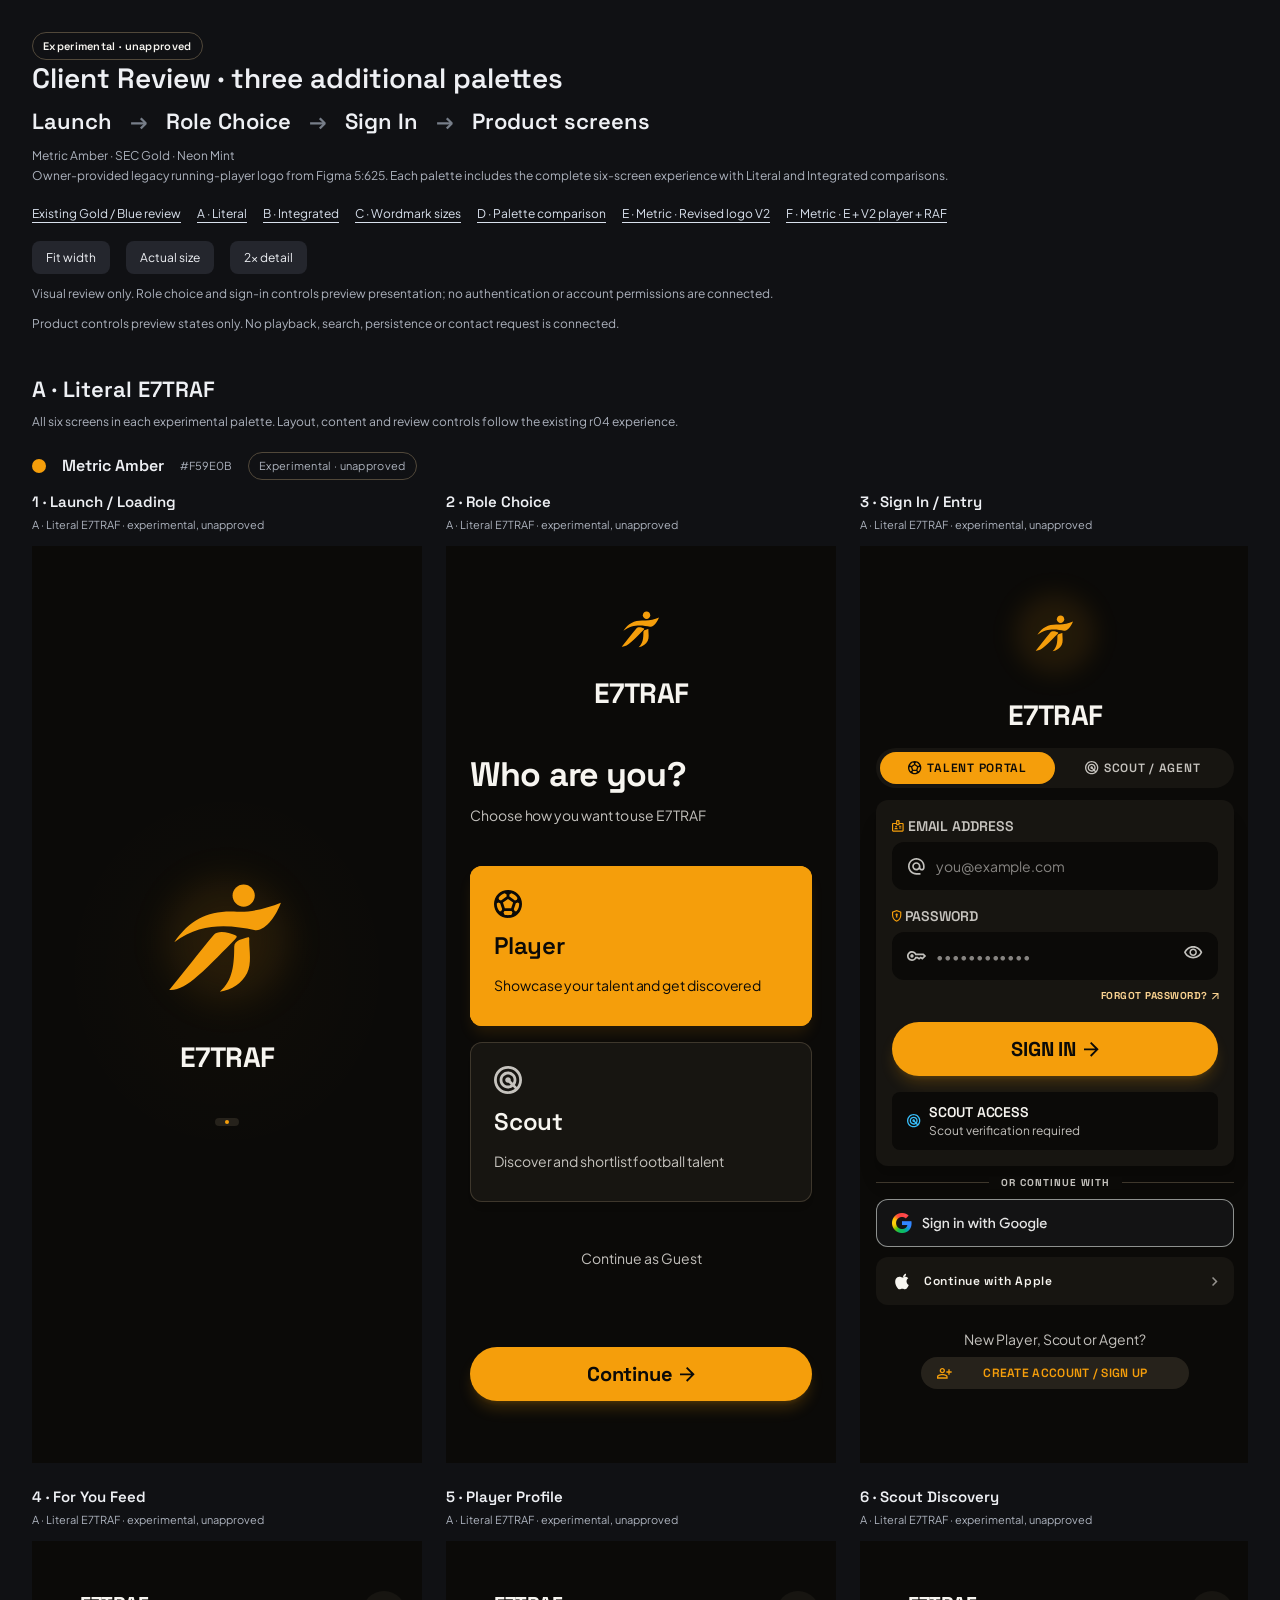
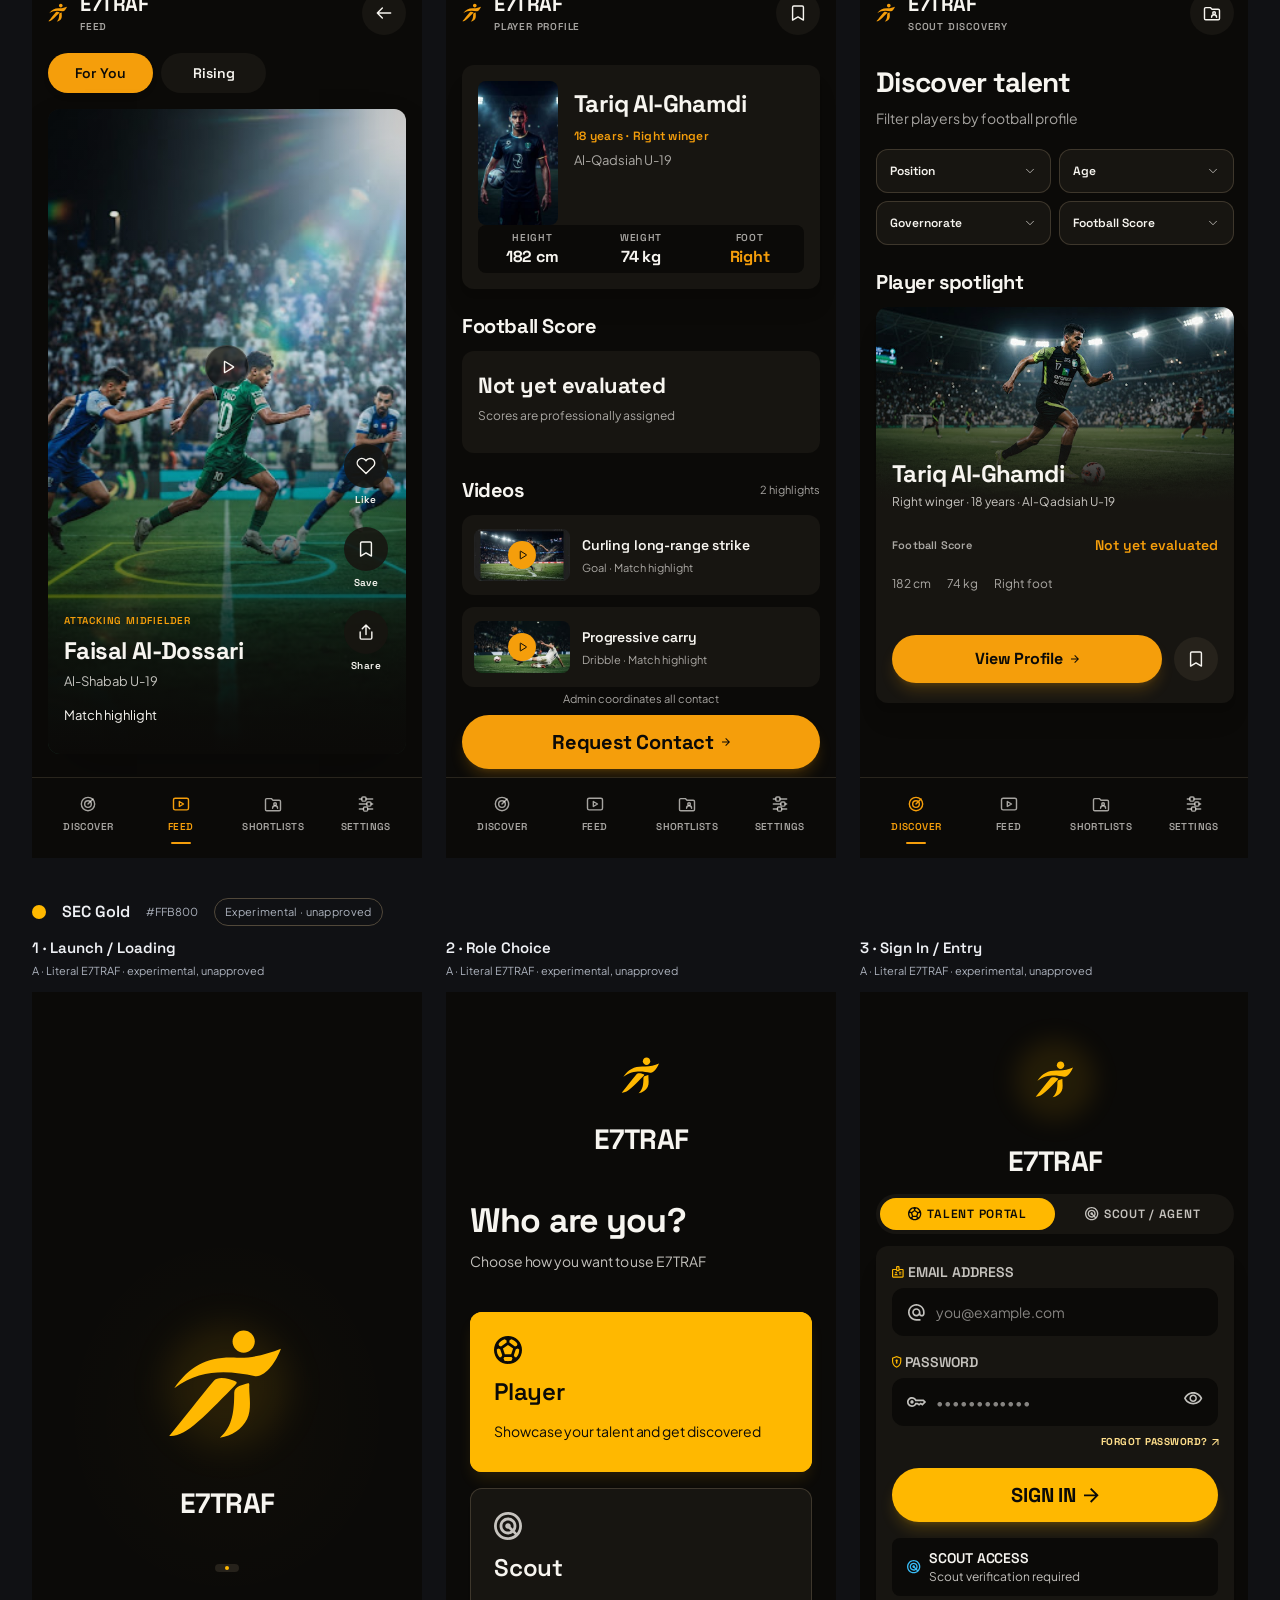
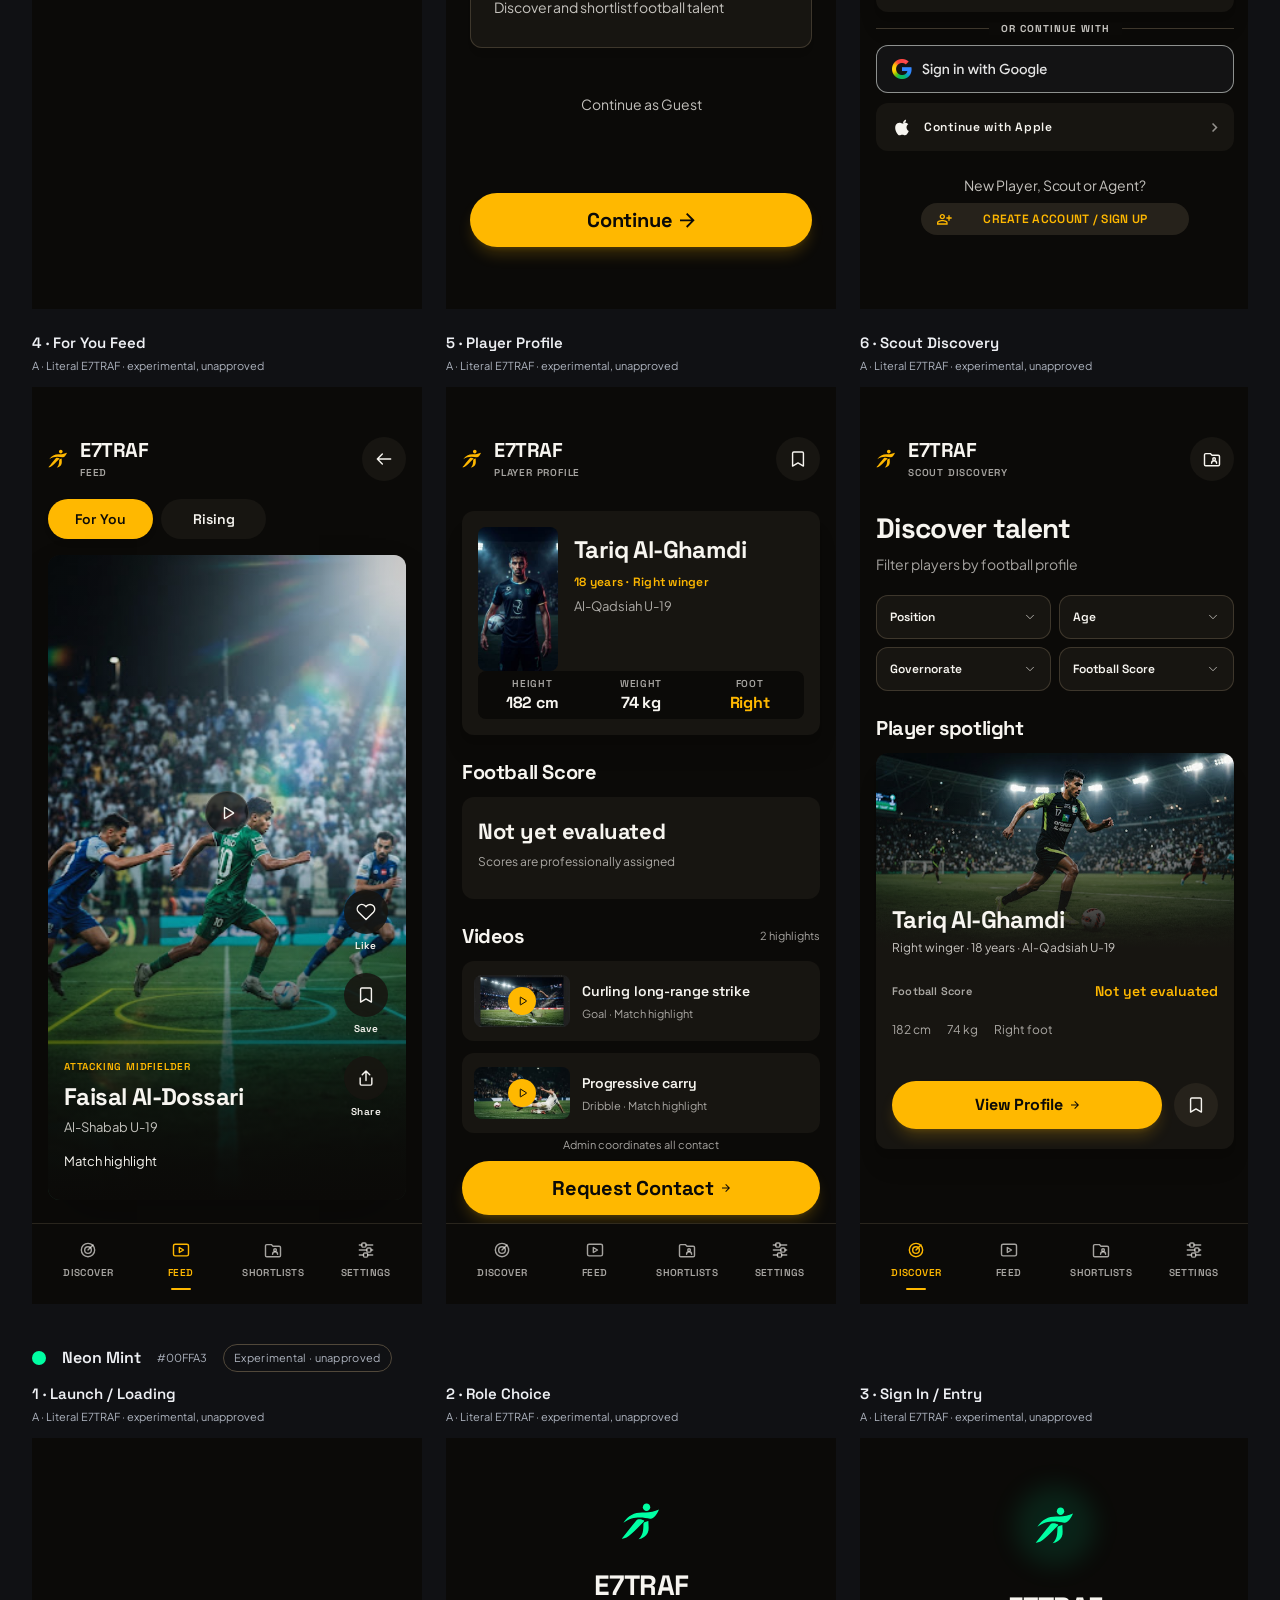
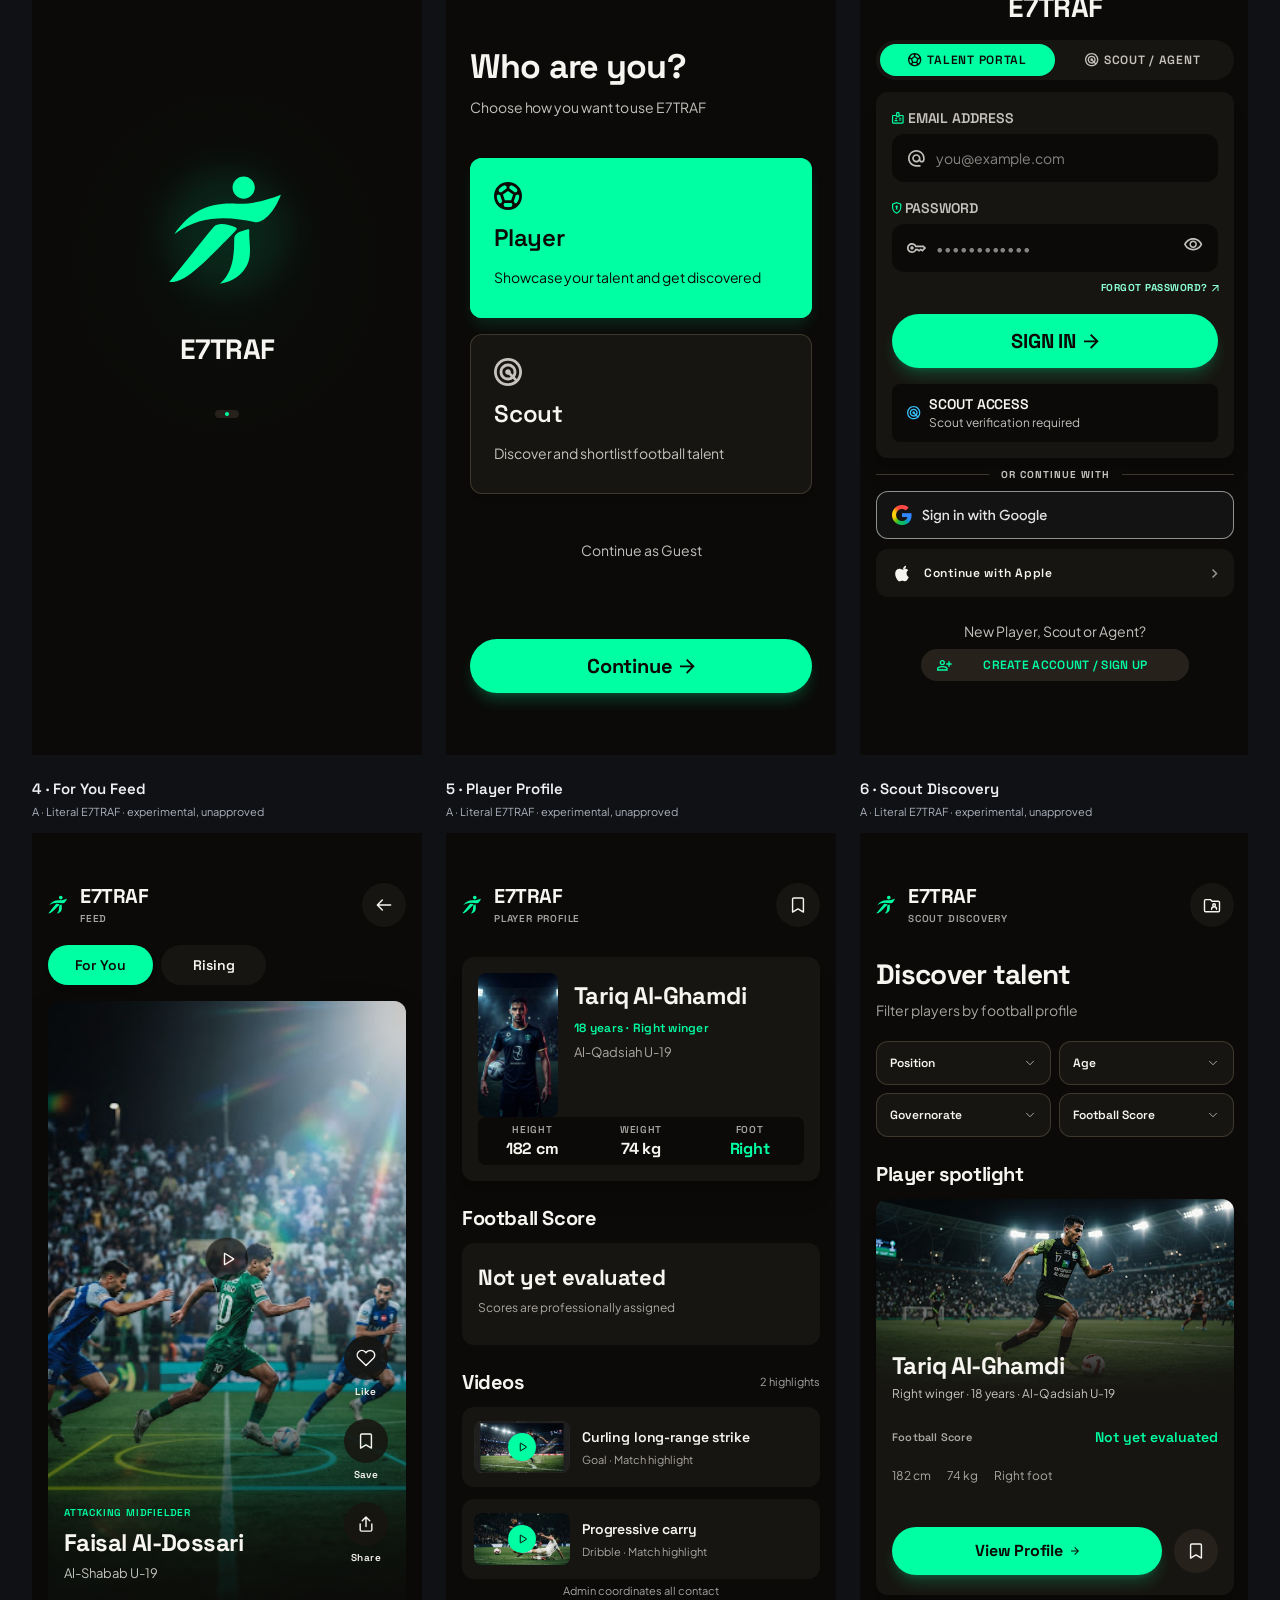
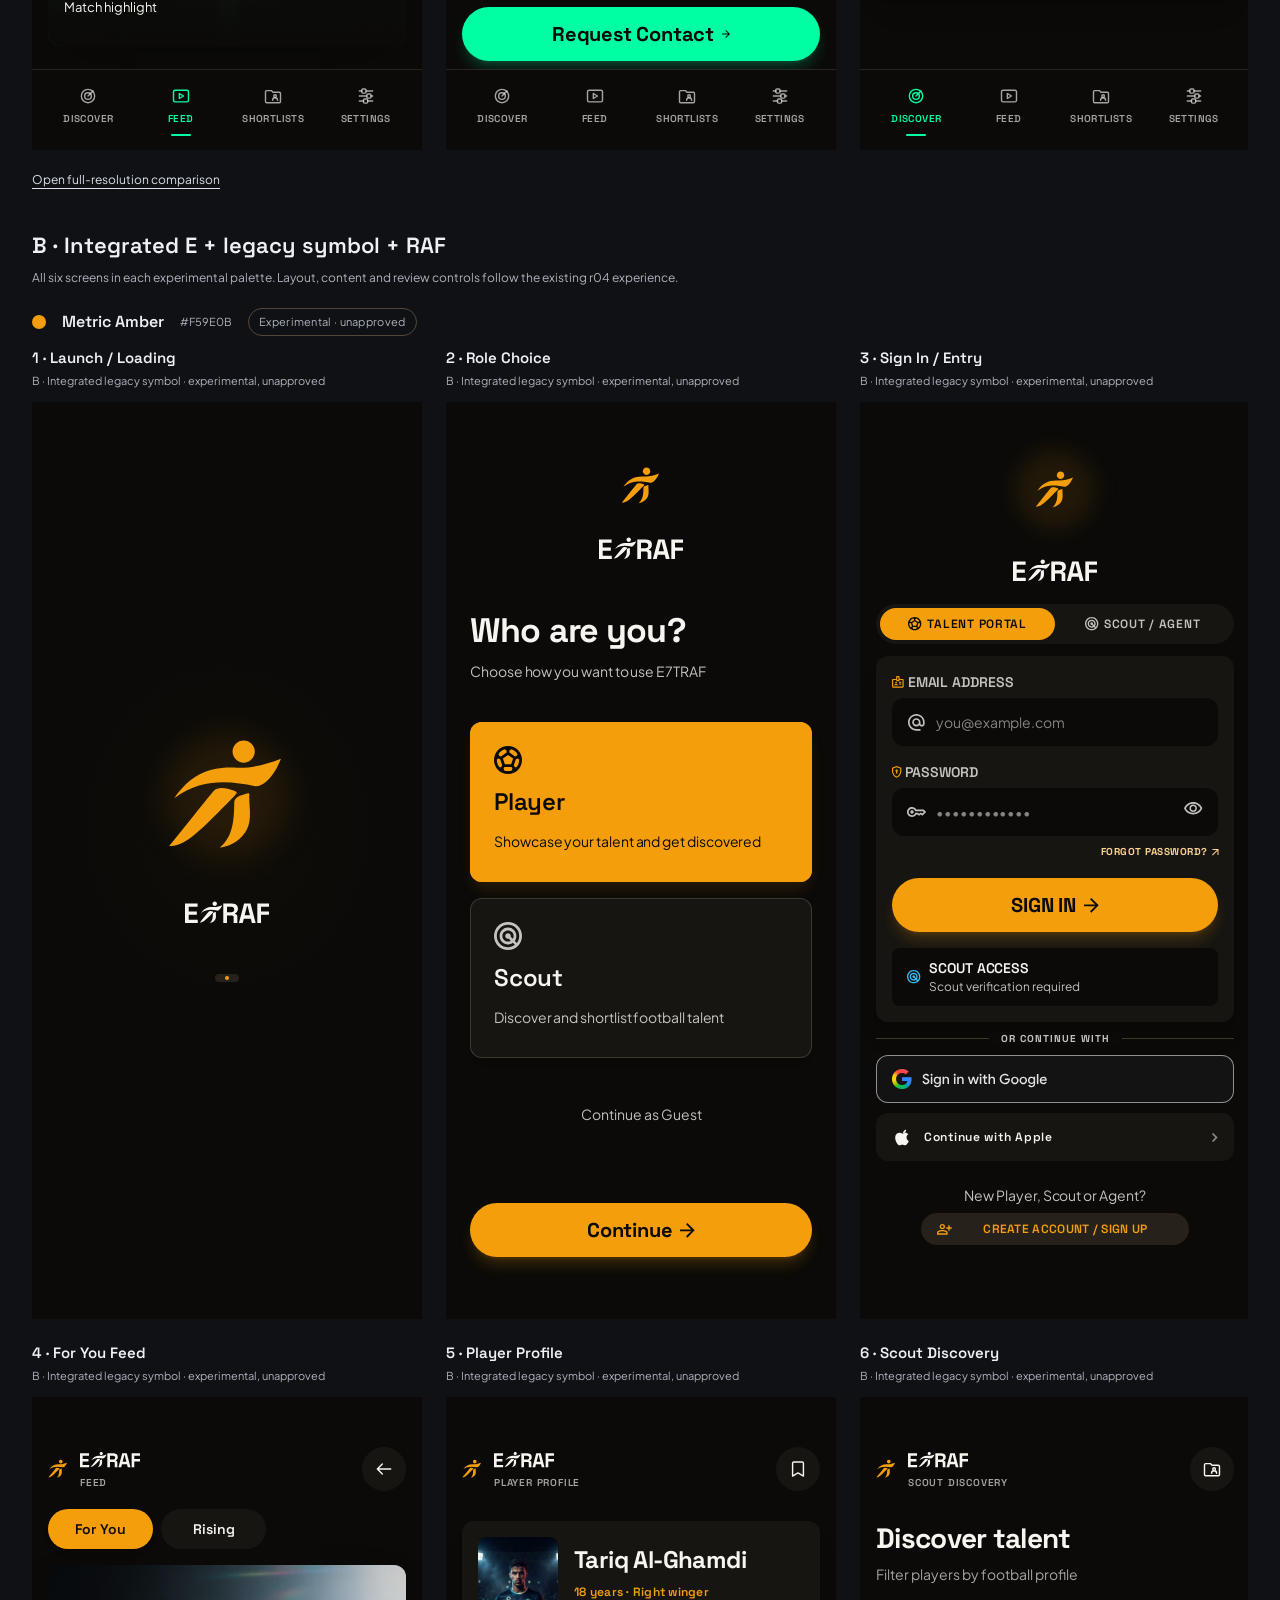
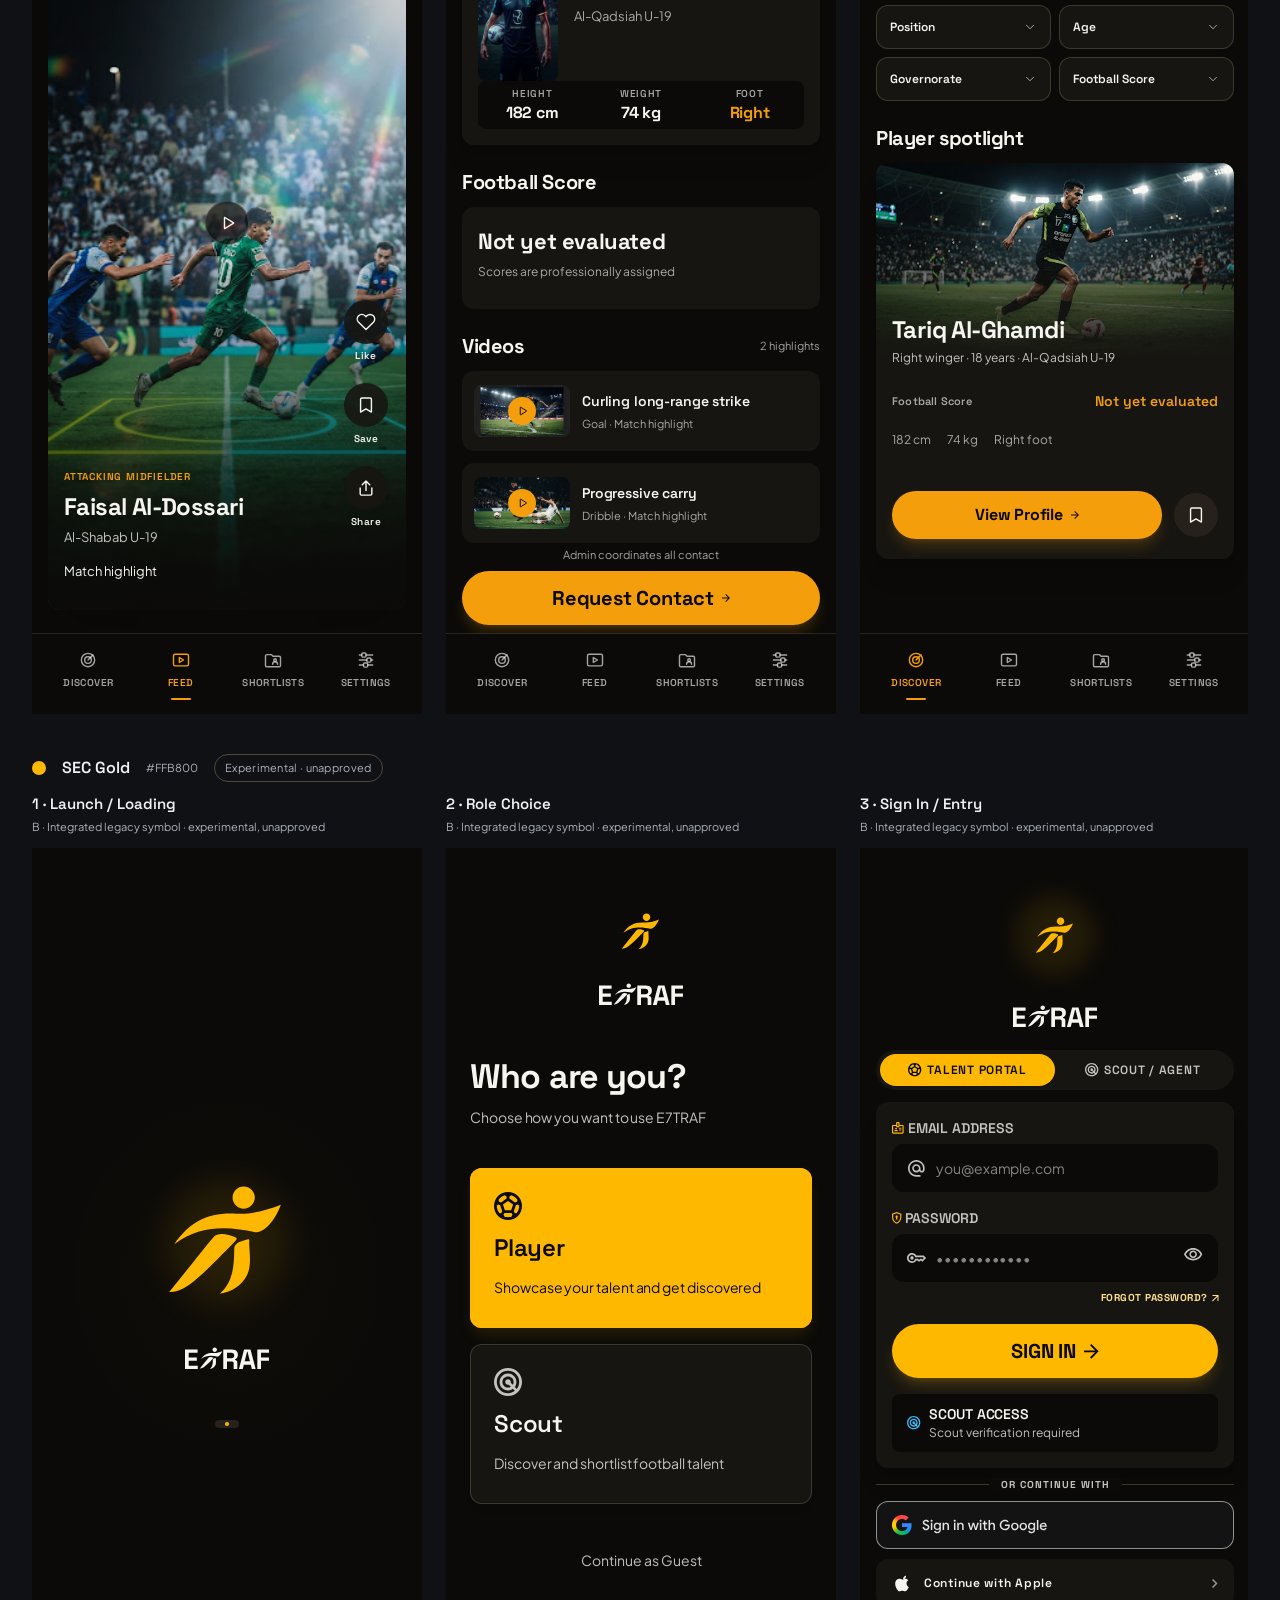
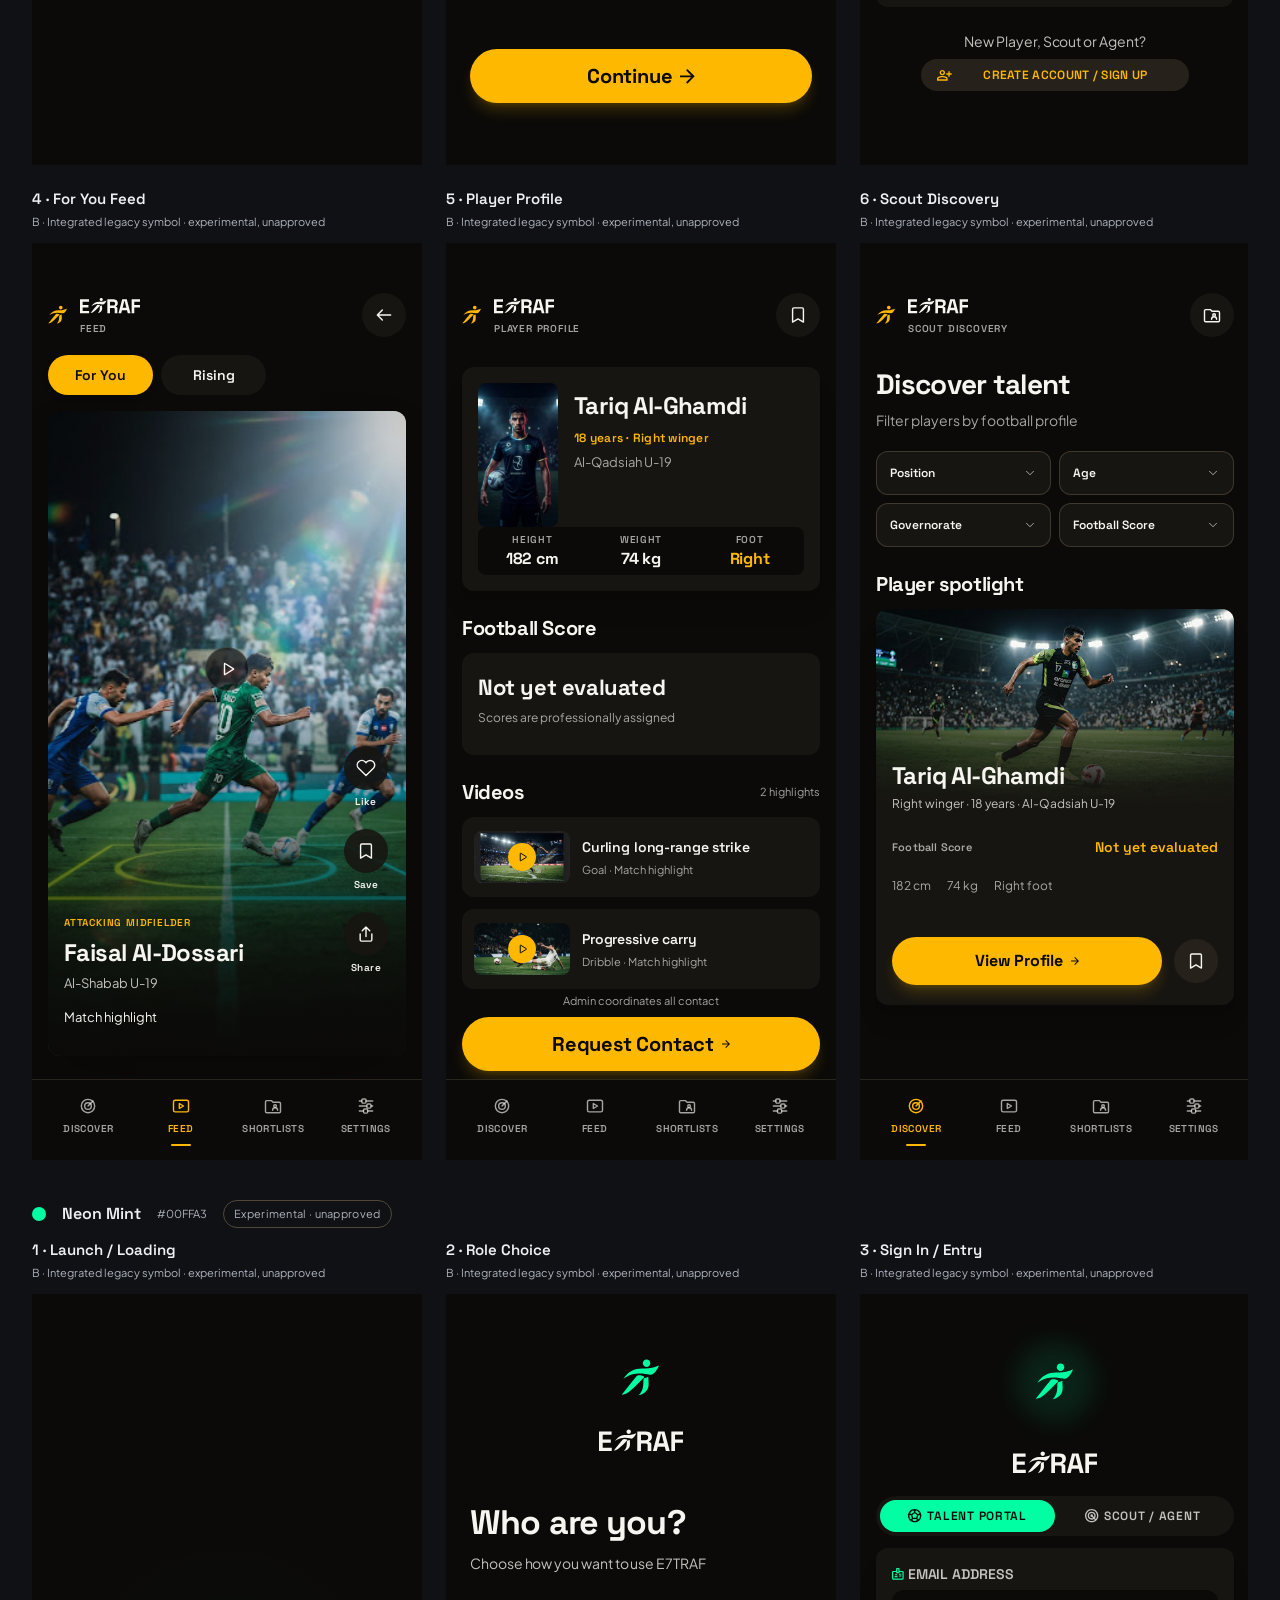
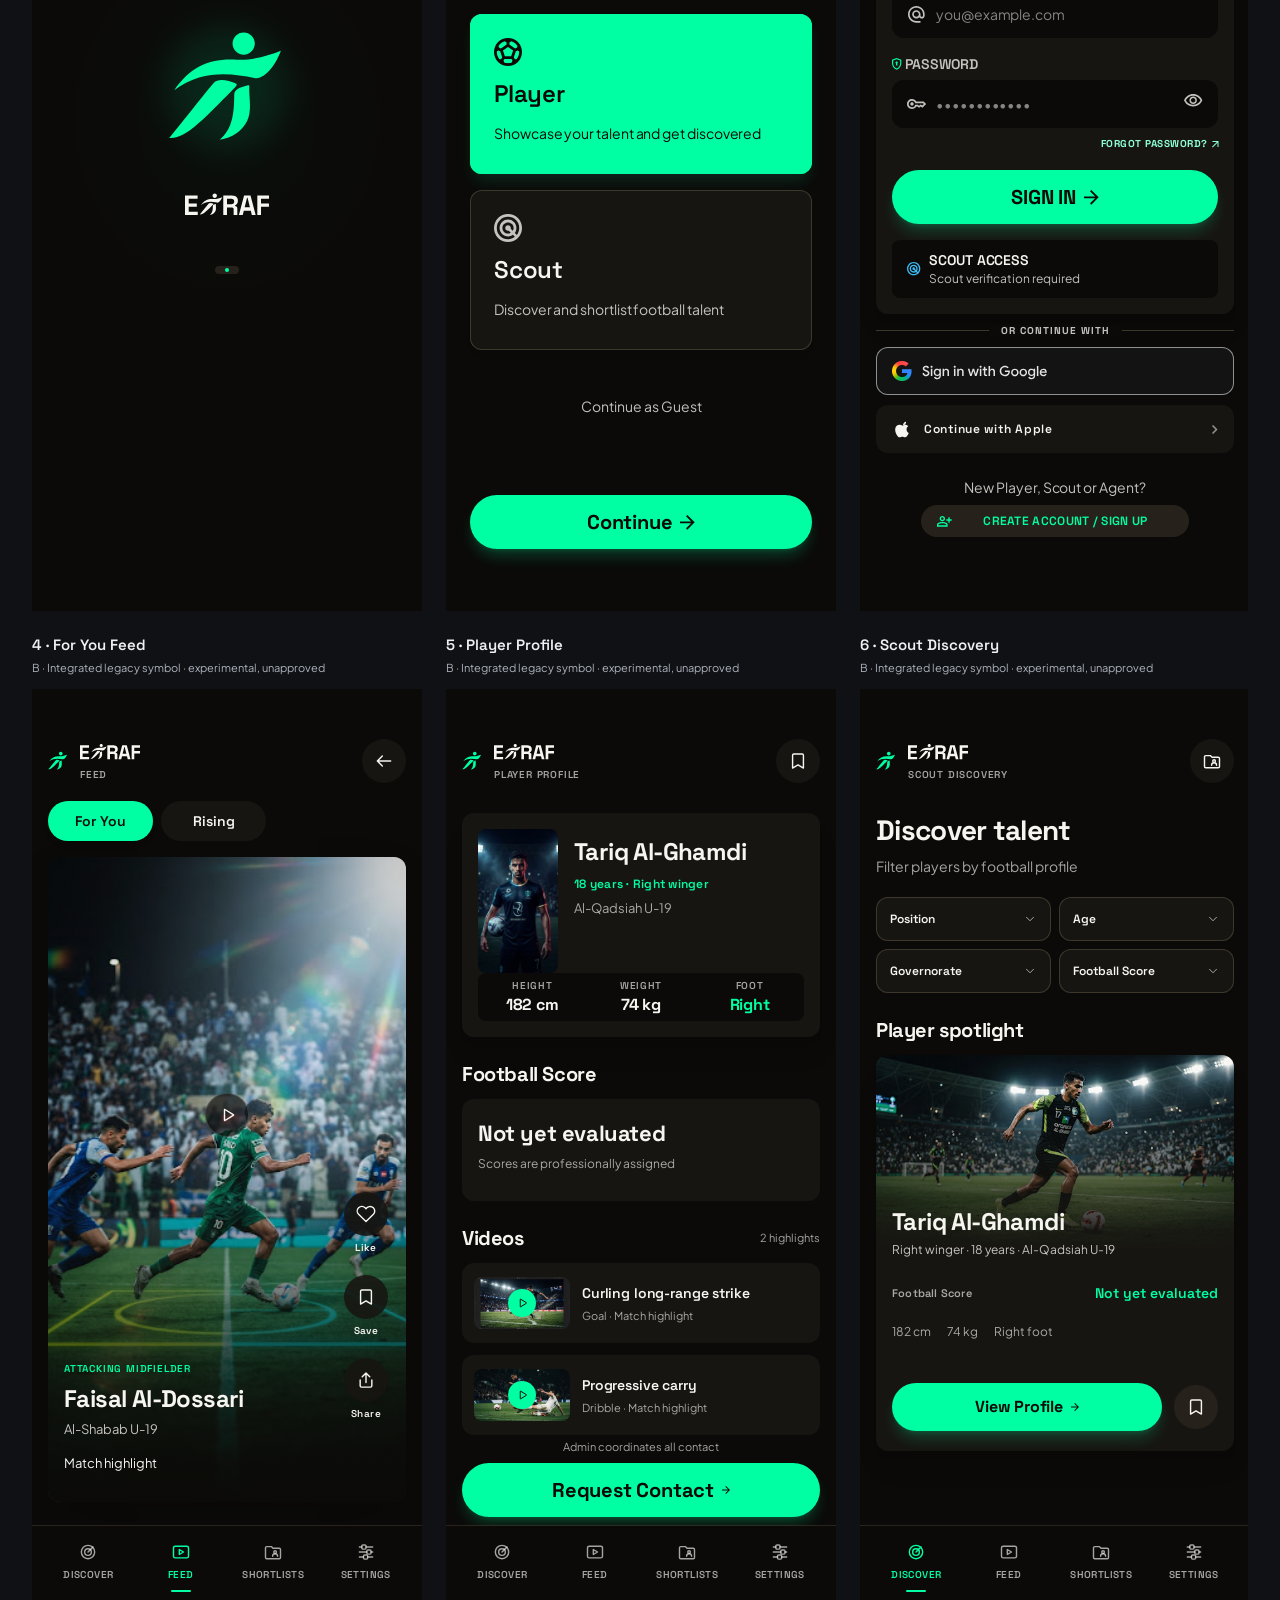
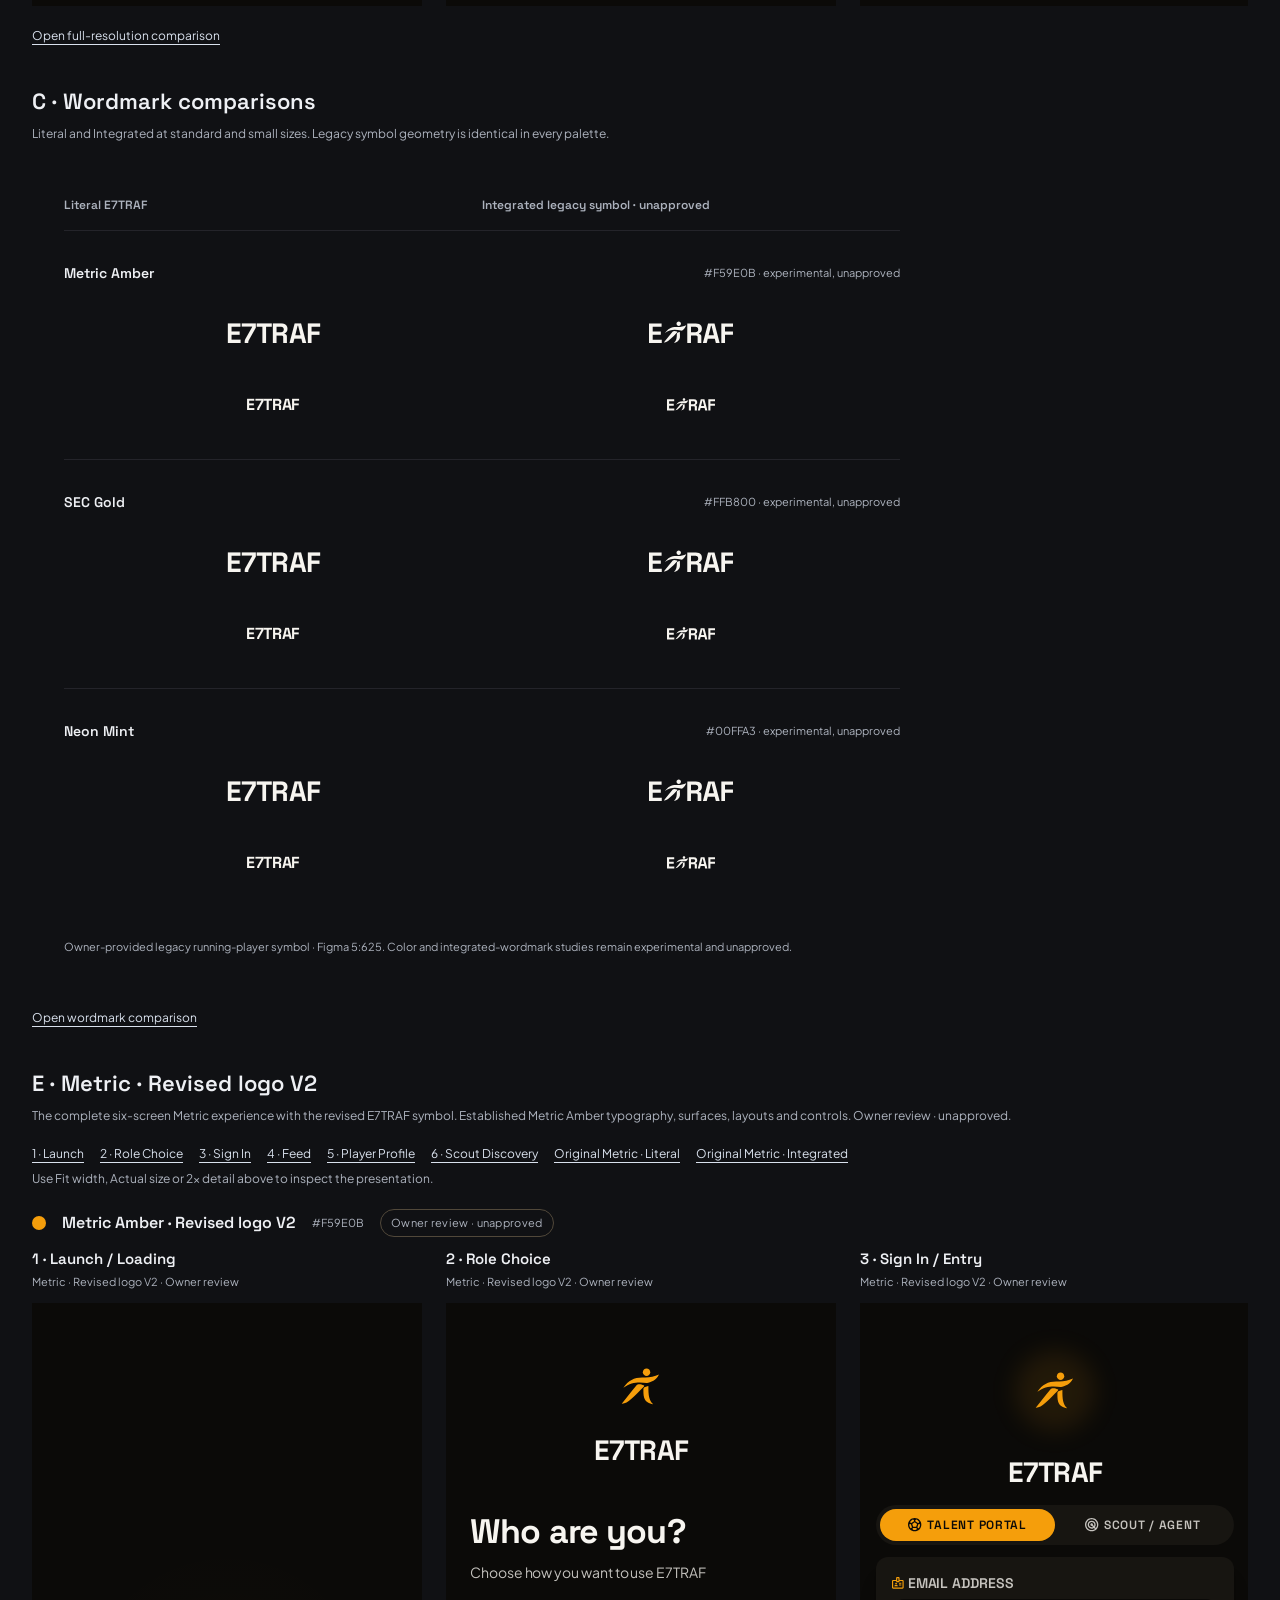
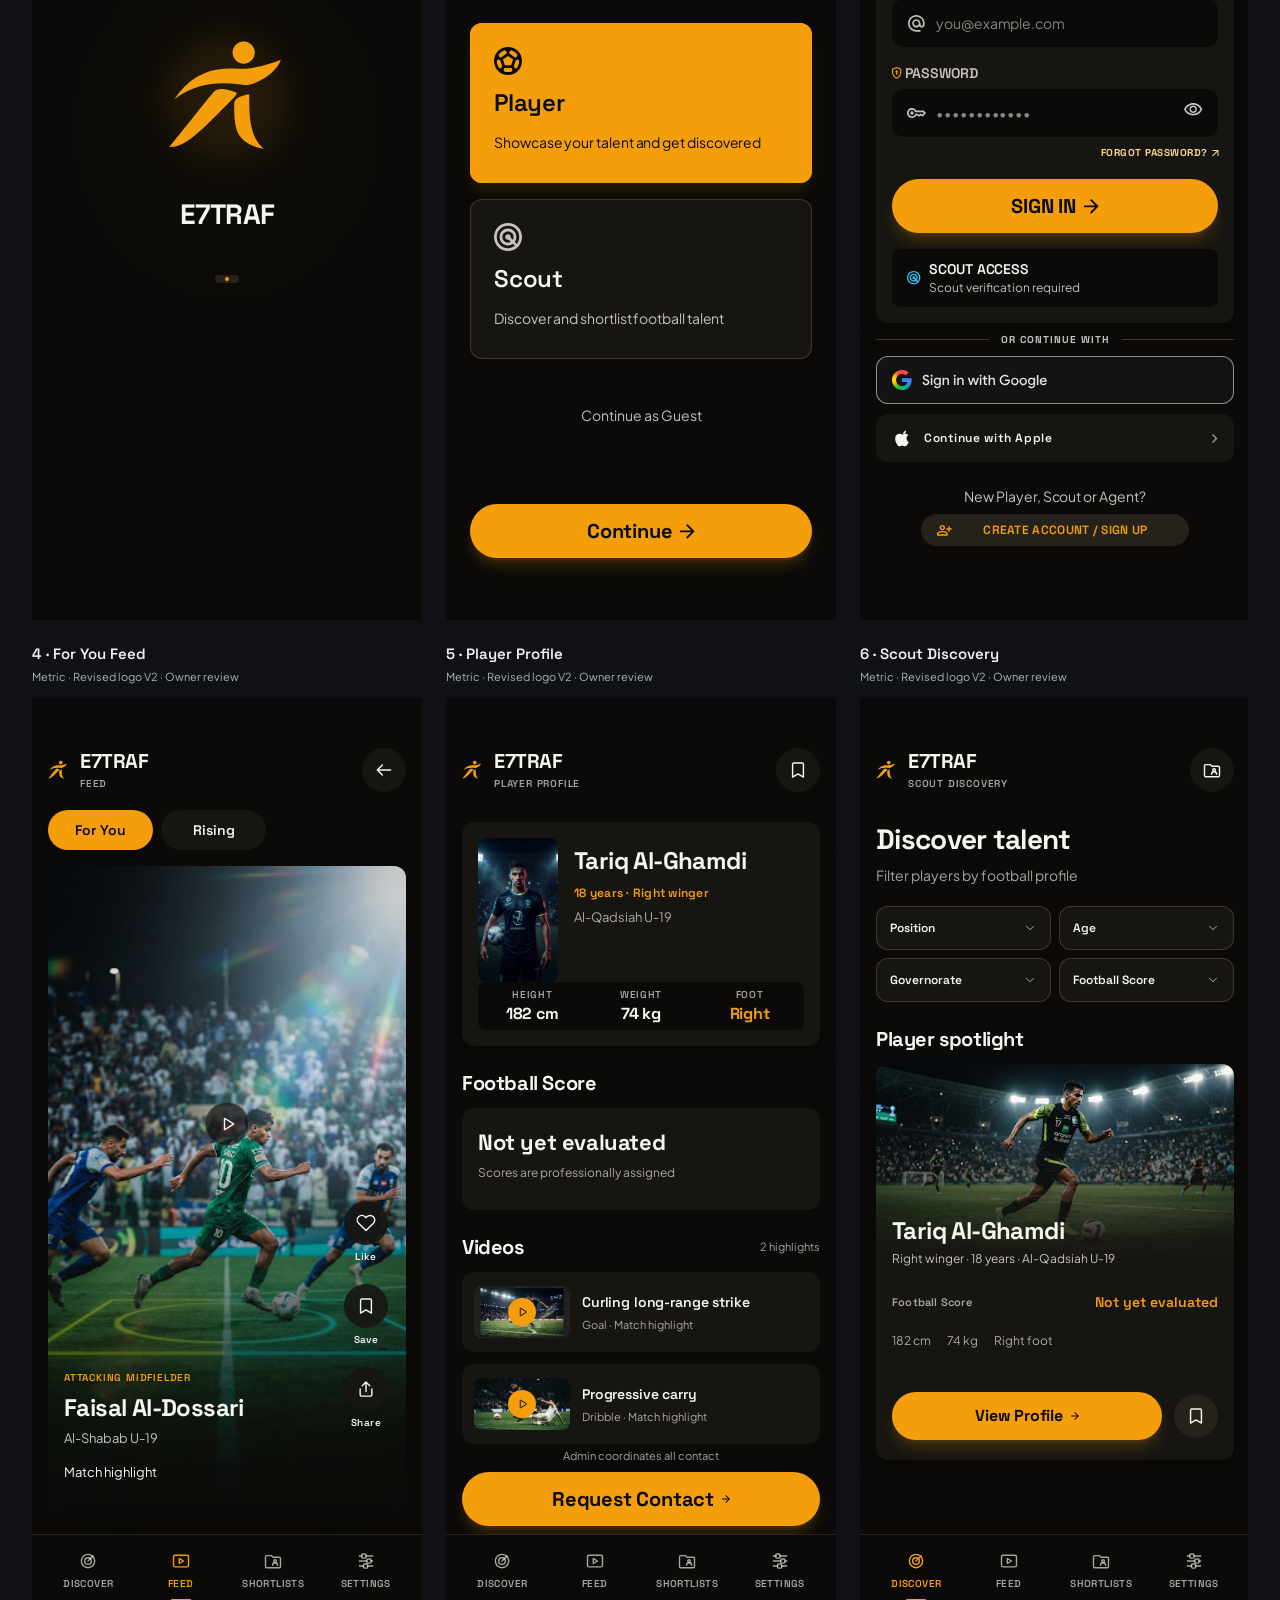
==== commit 8296b01d: "Add revised V2 logo and 12 presentation pages" ====
--- a/experiments/index.html
+++ b/experiments/index.html
@@ -1,4 +1,4 @@
-<!doctype html><html lang="en" dir="ltr"><head><meta charset="utf-8"><meta name="viewport" content="width=device-width,initial-scale=1"><title>E7TRAF · Experimental Client Review · Legacy logo</title><link rel="stylesheet" href="../design.css"><link rel="stylesheet" href="../package.css"><link rel="stylesheet" href="../extension/product.css"><link rel="stylesheet" href="experimental.css"></head><body><main class="owner-package"><header class="package-intro"><span class="experiment-badge">Experimental · unapproved</span><h1>Client Review · three additional palettes</h1><p class="flow-summary">Launch <span>→</span> Role Choice <span>→</span> Sign In <span>→</span> Product screens</p><p>Metric Amber · SEC Gold · Neon Mint<br>Owner-provided legacy running-player logo from Figma 5:625. Each palette includes the complete six-screen experience with Literal and Integrated comparisons.</p><nav class="section-nav"><a href="../index.html">Existing Gold / Blue review</a><a href="#literal">A · Literal</a><a href="#integrated">B · Integrated</a><a href="#wordmarks">C · Wordmark sizes</a><a href="comparison.html">D · Palette comparison</a></nav><div class="package-toolbar"><button data-zoom="fit">Fit width</button><button data-zoom="1">Actual size</button><button data-zoom="2">2× detail</button></div><p class="review-status" role="status" aria-live="polite">Visual review only. Role choice and sign-in controls preview presentation; no authentication or account permissions are connected.</p><p class="extension-status" role="status" aria-live="polite">Product controls preview states only. No playback, search, persistence or contact request is connected.</p></header><section class="owner-section" id="literal"><h2>A · Literal E7TRAF</h2><p class="section-note">All six screens in each experimental palette. Layout, content and review controls follow the existing r04 experience.</p><div class="zoom-region"><div class="set-board" data-experimental-set="literal"><div class="palette-flow experimental-flow metric-amber" data-experiment-palette="metric-amber"><h3><i class="swatch" aria-hidden="true"></i>Metric Amber <span>#F59E0B</span><span class="experiment-badge">Experimental · unapproved</span></h3><div class="flow-row"><section class="review-column" data-experimental-frame="literal-metric-amber-launch" ><h4 class="frame-label">1 · Launch / Loading<small>A · Literal E7TRAF · experimental, unapproved</small></h4><article class="screen launch metric-amber experimental" data-screen="launch" data-palette="metric-amber" data-identity="literal" aria-label="Launch / Loading — Metric Amber — literal — experimental, unapproved" data-approval="experimental-unapproved"><div class="ambient-light" aria-hidden="true"></div>
+<!doctype html><html lang="en" dir="ltr"><head><meta charset="utf-8"><meta name="viewport" content="width=device-width,initial-scale=1"><title>E7TRAF · Experimental Client Review · Legacy logo</title><link rel="stylesheet" href="../design.css"><link rel="stylesheet" href="../package.css"><link rel="stylesheet" href="../extension/product.css"><link rel="stylesheet" href="experimental.css"></head><body><main class="owner-package"><header class="package-intro"><span class="experiment-badge">Experimental · unapproved</span><h1>Client Review · three additional palettes</h1><p class="flow-summary">Launch <span>→</span> Role Choice <span>→</span> Sign In <span>→</span> Product screens</p><p>Metric Amber · SEC Gold · Neon Mint<br>Owner-provided legacy running-player logo from Figma 5:625. Each palette includes the complete six-screen experience with Literal and Integrated comparisons.</p><nav class="section-nav"><a href="../index.html">Existing Gold / Blue review</a><a href="#literal">A · Literal</a><a href="#integrated">B · Integrated</a><a href="#wordmarks">C · Wordmark sizes</a><a href="comparison.html">D · Palette comparison</a><a href="#metric-revised-v2" data-metric-revised-link>E · Metric · Revised logo V2</a><a href="#metric-integrated-v2" data-metric-integrated-v2-link>F · Metric · E + V2 player + RAF</a></nav><div class="package-toolbar"><button data-zoom="fit">Fit width</button><button data-zoom="1">Actual size</button><button data-zoom="2">2× detail</button></div><p class="review-status" role="status" aria-live="polite">Visual review only. Role choice and sign-in controls preview presentation; no authentication or account permissions are connected.</p><p class="extension-status" role="status" aria-live="polite">Product controls preview states only. No playback, search, persistence or contact request is connected.</p></header><section class="owner-section" id="literal"><h2>A · Literal E7TRAF</h2><p class="section-note">All six screens in each experimental palette. Layout, content and review controls follow the existing r04 experience.</p><div class="zoom-region"><div class="set-board" data-experimental-set="literal"><div class="palette-flow experimental-flow metric-amber" data-experiment-palette="metric-amber"><h3><i class="swatch" aria-hidden="true"></i>Metric Amber <span>#F59E0B</span><span class="experiment-badge">Experimental · unapproved</span></h3><div class="flow-row"><section class="review-column" data-experimental-frame="literal-metric-amber-launch" ><h4 class="frame-label">1 · Launch / Loading<small>A · Literal E7TRAF · experimental, unapproved</small></h4><article class="screen launch metric-amber experimental" data-screen="launch" data-palette="metric-amber" data-identity="literal" aria-label="Launch / Loading — Metric Amber — literal — experimental, unapproved" data-approval="experimental-unapproved"><div class="ambient-light" aria-hidden="true"></div>
 <div class="launch-identity"><svg xmlns="http://www.w3.org/2000/svg" width="40" height="56" viewBox="0 0 48 48" fill="none" class="legacy-symbol" data-legacy-node="5:625" data-source-sha256="1e7107049a29541874471f75c0ef57d37ebc7e463a8a440cd567c75795604c95" aria-hidden="true" preserveAspectRatio="xMidYMid meet">
 <path d="M2.88892 24.8889C9.33336 15.5555 16.8889 12 28 12.6666C33.5556 13 40 11.3333 45.5556 9.11108C43.7778 14 39.3334 20.8889 34.8889 20C26 18.2222 14.2222 16.4444 2.88892 24.8889V24.8889" fill="currentColor"></path>
 <path d="M0.888916 44C6.44447 37.3333 12.8889 28.8889 18.6667 22C20.5156 19.7955 24.8889 21.1111 27.1111 22C28.2222 22.4444 28 22.8889 27.3334 23.5555C23.1111 27.7778 17.5556 33.7778 12.2222 38.4444C7.95558 42.1778 4.66669 44.2222 0.888916 44V44" fill="currentColor"></path>
@@ -640,4 +640,218 @@
 <path d="M0.888916 44C6.44447 37.3333 12.8889 28.8889 18.6667 22C20.5156 19.7955 24.8889 21.1111 27.1111 22C28.2222 22.4444 28 22.8889 27.3334 23.5555C23.1111 27.7778 17.5556 33.7778 12.2222 38.4444C7.95558 42.1778 4.66669 44.2222 0.888916 44V44" fill="currentColor"></path>
 <path d="M32.4444 22.8889C30.4444 23.5555 26.8889 24 26.8889 26.6666C26.8889 33.1111 26.4444 40.2222 21.1111 44.6666C26 44 30 41.3333 32 37.3333C34 33.3333 32.8889 28.2222 32.8889 24.6666C32.8889 23.7777 33.1111 22.6666 32.4444 22.8889V22.8889" fill="currentColor"></path>
 <path d="M35.1111 6.22228C35.1111 3.76932 33.1196 1.77783 30.6666 1.77783C28.2137 1.77783 26.2222 3.76932 26.2222 6.22228C26.2222 8.67523 28.2137 10.6667 30.6666 10.6667C33.1196 10.6667 35.1111 8.67523 35.1111 6.22228V6.22228" fill="currentColor"></path>
-</svg></span><div><h1 class="mini-wordmark"><svg xmlns="http://www.w3.org/2000/svg" class="integrated-wordmark" viewBox="0 0 84.643 34" width="84.643" height="34" role="img" aria-label="E7TRAF — experimental, unapproved legacy integrated wordmark"><desc>Experimental and unapproved. E and RAF retain the r04 Space Grotesk 700 outlines. Legacy running-player paths from Owner source Figma 5:625; uniform scale 0.5, optical placement only. No Horizon clipping.</desc><path fill="currentColor" d="M0 27L0 7.4L12.6 7.4L12.6 10.76L3.696 10.76L3.696 15.436L11.816 15.436L11.816 18.796L3.696 18.796L3.696 23.64L12.768 23.64L12.768 27L0 27Z" data-letter="E"></path><g data-legacy-node="5:625" data-source-sha256="1e7107049a29541874471f75c0ef57d37ebc7e463a8a440cd567c75795604c95" transform="translate(14.4 4.6) scale(.5)"><path d="M2.88892 24.8889C9.33336 15.5555 16.8889 12 28 12.6666C33.5556 13 40 11.3333 45.5556 9.11108C43.7778 14 39.3334 20.8889 34.8889 20C26 18.2222 14.2222 16.4444 2.88892 24.8889V24.8889" fill="currentColor"></path><path d="M0.888916 44C6.44447 37.3333 12.8889 28.8889 18.6667 22C20.5156 19.7955 24.8889 21.1111 27.1111 22C28.2222 22.4444 28 22.8889 27.3334 23.5555C23.1111 27.7778 17.5556 33.7778 12.2222 38.4444C7.95558 42.1778 4.66669 44.2222 0.888916 44V44" fill="currentColor"></path><path d="M32.4444 22.8889C30.4444 23.5555 26.8889 24 26.8889 26.6666C26.8889 33.1111 26.4444 40.2222 21.1111 44.6666C26 44 30 41.3333 32 37.3333C34 33.3333 32.8889 28.2222 32.8889 24.6666C32.8889 23.7777 33.1111 22.6666 32.4444 22.8889V22.8889" fill="currentColor"></path><path d="M35.1111 6.22228C35.1111 3.76932 33.1196 1.77783 30.6666 1.77783C28.2137 1.77783 26.2222 3.76932 26.2222 6.22228C26.2222 8.67523 28.2137 10.6667 30.6666 10.6667C33.1196 10.6667 35.1111 8.67523 35.1111 6.22228V6.22228" fill="currentColor"></path></g><g transform="translate(38.275 0)"><path fill="currentColor" d="M0 27L0 7.4L8.512 7.4Q10.36 7.4 11.732 8.044Q13.104 8.688 13.86 9.864Q14.616 11.04 14.616 12.636L14.616 12.972Q14.616 14.736 13.776 15.828Q12.936 16.92 11.704 17.424L11.704 17.928Q12.824 17.984 13.44 18.698Q14.056 19.412 14.056 20.588L14.056 27L10.36 27L10.36 21.12Q10.36 20.448 10.01 20.028Q9.66 19.608 8.848 19.608L3.696 19.608L3.696 27L0 27ZM3.696 16.248L8.12 16.248Q9.436 16.248 10.178 15.534Q10.92 14.82 10.92 13.644L10.92 13.364Q10.92 12.188 10.192 11.474Q9.464 10.76 8.12 10.76L3.696 10.76L3.696 16.248ZM15.652 27L20.804 7.4L27.244 7.4L32.396 27L28.588 27L27.524 22.688L20.524 22.688L19.46 27L15.652 27ZM21.392 19.272L26.656 19.272L24.276 9.724L23.772 9.724L21.392 19.272ZM34.048 27L34.048 7.4L46.368 7.4L46.368 10.76L37.744 10.76L37.744 15.492L45.696 15.492L45.696 18.852L37.744 18.852L37.744 27L34.048 27Z" data-letter="RAF"></path></g></svg></h1><p class="app-section">Scout Discovery</p></div></div><button type="button" class="small-control" data-product-action="Shortlists" aria-label="Shortlists"><svg class="product-icon" viewBox="0 0 24 24" width="20" height="20" fill="none" stroke="currentColor" stroke-width="1.7" stroke-linecap="round" stroke-linejoin="round" aria-hidden="true" data-refined-icon="folder"><path d="M3 7a1.5 1.5 0 0 1 1.5-1.5H10l2 2h7.5A1.5 1.5 0 0 1 21 9v9.5a1.5 1.5 0 0 1-1.5 1.5h-15A1.5 1.5 0 0 1 3 18.5Z"></path><circle cx="14.5" cy="12" r="1.6"></circle><path d="M11.5 17a3 3 0 0 1 6 0"></path></svg></button></header><div class="discovery-heading"><h2>Discover talent</h2><p>Filter players by football profile</p></div><div class="discovery-filters" role="group" aria-label="Player filters"><button class="filter-button" type="button" data-product-action="Position filter"><span>Position</span><svg class="product-icon" viewBox="0 0 24 24" width="20" height="20" fill="none" stroke="currentColor" stroke-width="1.7" stroke-linecap="round" stroke-linejoin="round" aria-hidden="true"><path d="m6 9 6 6 6-6"></path></svg></button><button class="filter-button" type="button" data-product-action="Age filter"><span>Age</span><svg class="product-icon" viewBox="0 0 24 24" width="20" height="20" fill="none" stroke="currentColor" stroke-width="1.7" stroke-linecap="round" stroke-linejoin="round" aria-hidden="true"><path d="m6 9 6 6 6-6"></path></svg></button><button class="filter-button" type="button" data-product-action="Governorate filter"><span>Governorate</span><svg class="product-icon" viewBox="0 0 24 24" width="20" height="20" fill="none" stroke="currentColor" stroke-width="1.7" stroke-linecap="round" stroke-linejoin="round" aria-hidden="true"><path d="m6 9 6 6 6-6"></path></svg></button><button class="filter-button" type="button" data-product-action="Football Score filter"><span>Football Score</span><svg class="product-icon" viewBox="0 0 24 24" width="20" height="20" fill="none" stroke="currentColor" stroke-width="1.7" stroke-linecap="round" stroke-linejoin="round" aria-hidden="true"><path d="m6 9 6 6 6-6"></path></svg></button></div><h2 class="section-heading spotlight-heading">Player spotlight</h2><section class="discovery-card"><img class="spotlight-photo" src="../extension/assets/discovery-original.jpeg" alt="Football player approaching the ball in a stadium"><div class="spotlight-vignette" aria-hidden="true"></div><div class="spotlight-meta"><h3>Tariq Al-Ghamdi</h3><p>Right winger · 18 years · Al-Qadsiah U-19</p></div><div class="discovery-score"><span>Football Score</span><strong>Not yet evaluated</strong></div><div class="spotlight-detail"><span>182 cm</span><span>74 kg</span><span>Right foot</span></div><div class="spotlight-actions"><button class="primary-cta" type="button" data-product-target="profile">View Profile<span class="source-icon" aria-hidden="true" style="width:8px;height:8px;--asset:url('[data-uri]')"></span></button><button class="small-control" type="button" data-product-action="Save Player" aria-pressed="false" aria-label="Save Player"><svg class="product-icon" viewBox="0 0 24 24" width="20" height="20" fill="none" stroke="currentColor" stroke-width="1.7" stroke-linecap="round" stroke-linejoin="round" aria-hidden="true" data-refined-icon="save"><path d="M7 3.5h10a1.5 1.5 0 0 1 1.5 1.5v15.5L12 16.7l-6.5 3.8V5A1.5 1.5 0 0 1 7 3.5Z"></path></svg></button></div></section><nav class="product-nav" aria-label="Mobile navigation"><button type="button" data-product-target="discovery" aria-current="page"><svg class="product-icon" viewBox="0 0 24 24" width="20" height="20" fill="none" stroke="currentColor" stroke-width="1.7" stroke-linecap="round" stroke-linejoin="round" aria-hidden="true"><circle cx="12" cy="12" r="8"></circle><circle cx="12" cy="12" r="4"></circle><path d="m12 12 6-6"></path></svg><span>Discover</span></button><button type="button" data-product-target="feed"><svg class="product-icon" viewBox="0 0 24 24" width="20" height="20" fill="none" stroke="currentColor" stroke-width="1.7" stroke-linecap="round" stroke-linejoin="round" aria-hidden="true" data-refined-icon="play"><rect x="3" y="5" width="18" height="14" rx="2"></rect><path d="m10 9 5 3-5 3Z"></path></svg><span>Feed</span></button><button type="button" data-product-target="shortlists"><svg class="product-icon" viewBox="0 0 24 24" width="20" height="20" fill="none" stroke="currentColor" stroke-width="1.7" stroke-linecap="round" stroke-linejoin="round" aria-hidden="true" data-refined-icon="folder"><path d="M3 7a1.5 1.5 0 0 1 1.5-1.5H10l2 2h7.5A1.5 1.5 0 0 1 21 9v9.5a1.5 1.5 0 0 1-1.5 1.5h-15A1.5 1.5 0 0 1 3 18.5Z"></path><circle cx="14.5" cy="12" r="1.6"></circle><path d="M11.5 17a3 3 0 0 1 6 0"></path></svg><span>Shortlists</span></button><button type="button" data-product-target="settings"><svg class="product-icon" viewBox="0 0 24 24" width="20" height="20" fill="none" stroke="currentColor" stroke-width="1.7" stroke-linecap="round" stroke-linejoin="round" aria-hidden="true" data-refined-icon="settings"><path d="M4 6h3m5 0h8M4 12h9m5 0h2M4 18h5m5 0h6"></path><rect x="7" y="3.5" width="5" height="5" rx="1.25"></rect><rect x="13" y="9.5" width="5" height="5" rx="1.25"></rect><rect x="9" y="15.5" width="5" height="5" rx="1.25"></rect></svg><span>Settings</span></button></nav></article></section></div></div></div></div><p class="artifact-links"><a href="comparison-integrated.png">Open full-resolution comparison</a></p></section><section class="owner-section" id="wordmarks"><h2>C · Wordmark comparisons</h2><p class="section-note">Literal and Integrated at standard and small sizes. Legacy symbol geometry is identical in every palette.</p><div class="zoom-region"><div class="wordmark-board" data-comparison="wordmarks"><div class="wordmark-head"><div>Literal E7TRAF</div><div>Integrated legacy symbol · unapproved</div></div><div class="wordmark-row experimental metric-amber"><h3>Metric Amber<small>#F59E0B · experimental, unapproved</small></h3><div class="wordmark-pair "><div><span class="literal-proof">E7TRAF</span></div><div><svg xmlns="http://www.w3.org/2000/svg" class="integrated-wordmark" viewBox="0 0 84.643 34" width="84.643" height="34" role="img" aria-label="E7TRAF — experimental, unapproved legacy integrated wordmark"><desc>Experimental and unapproved. E and RAF retain the r04 Space Grotesk 700 outlines. Legacy running-player paths from Owner source Figma 5:625; uniform scale 0.5, optical placement only. No Horizon clipping.</desc><path fill="currentColor" d="M0 27L0 7.4L12.6 7.4L12.6 10.76L3.696 10.76L3.696 15.436L11.816 15.436L11.816 18.796L3.696 18.796L3.696 23.64L12.768 23.64L12.768 27L0 27Z" data-letter="E"/><g data-legacy-node="5:625" data-source-sha256="1e7107049a29541874471f75c0ef57d37ebc7e463a8a440cd567c75795604c95" transform="translate(14.4 4.6) scale(.5)"><path d="M2.88892 24.8889C9.33336 15.5555 16.8889 12 28 12.6666C33.5556 13 40 11.3333 45.5556 9.11108C43.7778 14 39.3334 20.8889 34.8889 20C26 18.2222 14.2222 16.4444 2.88892 24.8889V24.8889" fill="currentColor"/><path d="M0.888916 44C6.44447 37.3333 12.8889 28.8889 18.6667 22C20.5156 19.7955 24.8889 21.1111 27.1111 22C28.2222 22.4444 28 22.8889 27.3334 23.5555C23.1111 27.7778 17.5556 33.7778 12.2222 38.4444C7.95558 42.1778 4.66669 44.2222 0.888916 44V44" fill="currentColor"/><path d="M32.4444 22.8889C30.4444 23.5555 26.8889 24 26.8889 26.6666C26.8889 33.1111 26.4444 40.2222 21.1111 44.6666C26 44 30 41.3333 32 37.3333C34 33.3333 32.8889 28.2222 32.8889 24.6666C32.8889 23.7777 33.1111 22.6666 32.4444 22.8889V22.8889" fill="currentColor"/><path d="M35.1111 6.22228C35.1111 3.76932 33.1196 1.77783 30.6666 1.77783C28.2137 1.77783 26.2222 3.76932 26.2222 6.22228C26.2222 8.67523 28.2137 10.6667 30.6666 10.6667C33.1196 10.6667 35.1111 8.67523 35.1111 6.22228V6.22228" fill="currentColor"/></g><g transform="translate(38.275 0)"><path fill="currentColor" d="M0 27L0 7.4L8.512 7.4Q10.36 7.4 11.732 8.044Q13.104 8.688 13.86 9.864Q14.616 11.04 14.616 12.636L14.616 12.972Q14.616 14.736 13.776 15.828Q12.936 16.92 11.704 17.424L11.704 17.928Q12.824 17.984 13.44 18.698Q14.056 19.412 14.056 20.588L14.056 27L10.36 27L10.36 21.12Q10.36 20.448 10.01 20.028Q9.66 19.608 8.848 19.608L3.696 19.608L3.696 27L0 27ZM3.696 16.248L8.12 16.248Q9.436 16.248 10.178 15.534Q10.92 14.82 10.92 13.644L10.92 13.364Q10.92 12.188 10.192 11.474Q9.464 10.76 8.12 10.76L3.696 10.76L3.696 16.248ZM15.652 27L20.804 7.4L27.244 7.4L32.396 27L28.588 27L27.524 22.688L20.524 22.688L19.46 27L15.652 27ZM21.392 19.272L26.656 19.272L24.276 9.724L23.772 9.724L21.392 19.272ZM34.048 27L34.048 7.4L46.368 7.4L46.368 10.76L37.744 10.76L37.744 15.492L45.696 15.492L45.696 18.852L37.744 18.852L37.744 27L34.048 27Z" data-letter="RAF"/></g></svg></div></div><div class="wordmark-pair small-proof"><div><span class="literal-proof">E7TRAF</span></div><div><svg xmlns="http://www.w3.org/2000/svg" class="integrated-wordmark" viewBox="0 0 84.643 34" width="84.643" height="34" role="img" aria-label="E7TRAF — experimental, unapproved legacy integrated wordmark"><desc>Experimental and unapproved. E and RAF retain the r04 Space Grotesk 700 outlines. Legacy running-player paths from Owner source Figma 5:625; uniform scale 0.5, optical placement only. No Horizon clipping.</desc><path fill="currentColor" d="M0 27L0 7.4L12.6 7.4L12.6 10.76L3.696 10.76L3.696 15.436L11.816 15.436L11.816 18.796L3.696 18.796L3.696 23.64L12.768 23.64L12.768 27L0 27Z" data-letter="E"/><g data-legacy-node="5:625" data-source-sha256="1e7107049a29541874471f75c0ef57d37ebc7e463a8a440cd567c75795604c95" transform="translate(14.4 4.6) scale(.5)"><path d="M2.88892 24.8889C9.33336 15.5555 16.8889 12 28 12.6666C33.5556 13 40 11.3333 45.5556 9.11108C43.7778 14 39.3334 20.8889 34.8889 20C26 18.2222 14.2222 16.4444 2.88892 24.8889V24.8889" fill="currentColor"/><path d="M0.888916 44C6.44447 37.3333 12.8889 28.8889 18.6667 22C20.5156 19.7955 24.8889 21.1111 27.1111 22C28.2222 22.4444 28 22.8889 27.3334 23.5555C23.1111 27.7778 17.5556 33.7778 12.2222 38.4444C7.95558 42.1778 4.66669 44.2222 0.888916 44V44" fill="currentColor"/><path d="M32.4444 22.8889C30.4444 23.5555 26.8889 24 26.8889 26.6666C26.8889 33.1111 26.4444 40.2222 21.1111 44.6666C26 44 30 41.3333 32 37.3333C34 33.3333 32.8889 28.2222 32.8889 24.6666C32.8889 23.7777 33.1111 22.6666 32.4444 22.8889V22.8889" fill="currentColor"/><path d="M35.1111 6.22228C35.1111 3.76932 33.1196 1.77783 30.6666 1.77783C28.2137 1.77783 26.2222 3.76932 26.2222 6.22228C26.2222 8.67523 28.2137 10.6667 30.6666 10.6667C33.1196 10.6667 35.1111 8.67523 35.1111 6.22228V6.22228" fill="currentColor"/></g><g transform="translate(38.275 0)"><path fill="currentColor" d="M0 27L0 7.4L8.512 7.4Q10.36 7.4 11.732 8.044Q13.104 8.688 13.86 9.864Q14.616 11.04 14.616 12.636L14.616 12.972Q14.616 14.736 13.776 15.828Q12.936 16.92 11.704 17.424L11.704 17.928Q12.824 17.984 13.44 18.698Q14.056 19.412 14.056 20.588L14.056 27L10.36 27L10.36 21.12Q10.36 20.448 10.01 20.028Q9.66 19.608 8.848 19.608L3.696 19.608L3.696 27L0 27ZM3.696 16.248L8.12 16.248Q9.436 16.248 10.178 15.534Q10.92 14.82 10.92 13.644L10.92 13.364Q10.92 12.188 10.192 11.474Q9.464 10.76 8.12 10.76L3.696 10.76L3.696 16.248ZM15.652 27L20.804 7.4L27.244 7.4L32.396 27L28.588 27L27.524 22.688L20.524 22.688L19.46 27L15.652 27ZM21.392 19.272L26.656 19.272L24.276 9.724L23.772 9.724L21.392 19.272ZM34.048 27L34.048 7.4L46.368 7.4L46.368 10.76L37.744 10.76L37.744 15.492L45.696 15.492L45.696 18.852L37.744 18.852L37.744 27L34.048 27Z" data-letter="RAF"/></g></svg></div></div></div><div class="wordmark-row experimental sec-gold"><h3>SEC Gold<small>#FFB800 · experimental, unapproved</small></h3><div class="wordmark-pair "><div><span class="literal-proof">E7TRAF</span></div><div><svg xmlns="http://www.w3.org/2000/svg" class="integrated-wordmark" viewBox="0 0 84.643 34" width="84.643" height="34" role="img" aria-label="E7TRAF — experimental, unapproved legacy integrated wordmark"><desc>Experimental and unapproved. E and RAF retain the r04 Space Grotesk 700 outlines. Legacy running-player paths from Owner source Figma 5:625; uniform scale 0.5, optical placement only. No Horizon clipping.</desc><path fill="currentColor" d="M0 27L0 7.4L12.6 7.4L12.6 10.76L3.696 10.76L3.696 15.436L11.816 15.436L11.816 18.796L3.696 18.796L3.696 23.64L12.768 23.64L12.768 27L0 27Z" data-letter="E"/><g data-legacy-node="5:625" data-source-sha256="1e7107049a29541874471f75c0ef57d37ebc7e463a8a440cd567c75795604c95" transform="translate(14.4 4.6) scale(.5)"><path d="M2.88892 24.8889C9.33336 15.5555 16.8889 12 28 12.6666C33.5556 13 40 11.3333 45.5556 9.11108C43.7778 14 39.3334 20.8889 34.8889 20C26 18.2222 14.2222 16.4444 2.88892 24.8889V24.8889" fill="currentColor"/><path d="M0.888916 44C6.44447 37.3333 12.8889 28.8889 18.6667 22C20.5156 19.7955 24.8889 21.1111 27.1111 22C28.2222 22.4444 28 22.8889 27.3334 23.5555C23.1111 27.7778 17.5556 33.7778 12.2222 38.4444C7.95558 42.1778 4.66669 44.2222 0.888916 44V44" fill="currentColor"/><path d="M32.4444 22.8889C30.4444 23.5555 26.8889 24 26.8889 26.6666C26.8889 33.1111 26.4444 40.2222 21.1111 44.6666C26 44 30 41.3333 32 37.3333C34 33.3333 32.8889 28.2222 32.8889 24.6666C32.8889 23.7777 33.1111 22.6666 32.4444 22.8889V22.8889" fill="currentColor"/><path d="M35.1111 6.22228C35.1111 3.76932 33.1196 1.77783 30.6666 1.77783C28.2137 1.77783 26.2222 3.76932 26.2222 6.22228C26.2222 8.67523 28.2137 10.6667 30.6666 10.6667C33.1196 10.6667 35.1111 8.67523 35.1111 6.22228V6.22228" fill="currentColor"/></g><g transform="translate(38.275 0)"><path fill="currentColor" d="M0 27L0 7.4L8.512 7.4Q10.36 7.4 11.732 8.044Q13.104 8.688 13.86 9.864Q14.616 11.04 14.616 12.636L14.616 12.972Q14.616 14.736 13.776 15.828Q12.936 16.92 11.704 17.424L11.704 17.928Q12.824 17.984 13.44 18.698Q14.056 19.412 14.056 20.588L14.056 27L10.36 27L10.36 21.12Q10.36 20.448 10.01 20.028Q9.66 19.608 8.848 19.608L3.696 19.608L3.696 27L0 27ZM3.696 16.248L8.12 16.248Q9.436 16.248 10.178 15.534Q10.92 14.82 10.92 13.644L10.92 13.364Q10.92 12.188 10.192 11.474Q9.464 10.76 8.12 10.76L3.696 10.76L3.696 16.248ZM15.652 27L20.804 7.4L27.244 7.4L32.396 27L28.588 27L27.524 22.688L20.524 22.688L19.46 27L15.652 27ZM21.392 19.272L26.656 19.272L24.276 9.724L23.772 9.724L21.392 19.272ZM34.048 27L34.048 7.4L46.368 7.4L46.368 10.76L37.744 10.76L37.744 15.492L45.696 15.492L45.696 18.852L37.744 18.852L37.744 27L34.048 27Z" data-letter="RAF"/></g></svg></div></div><div class="wordmark-pair small-proof"><div><span class="literal-proof">E7TRAF</span></div><div><svg xmlns="http://www.w3.org/2000/svg" class="integrated-wordmark" viewBox="0 0 84.643 34" width="84.643" height="34" role="img" aria-label="E7TRAF — experimental, unapproved legacy integrated wordmark"><desc>Experimental and unapproved. E and RAF retain the r04 Space Grotesk 700 outlines. Legacy running-player paths from Owner source Figma 5:625; uniform scale 0.5, optical placement only. No Horizon clipping.</desc><path fill="currentColor" d="M0 27L0 7.4L12.6 7.4L12.6 10.76L3.696 10.76L3.696 15.436L11.816 15.436L11.816 18.796L3.696 18.796L3.696 23.64L12.768 23.64L12.768 27L0 27Z" data-letter="E"/><g data-legacy-node="5:625" data-source-sha256="1e7107049a29541874471f75c0ef57d37ebc7e463a8a440cd567c75795604c95" transform="translate(14.4 4.6) scale(.5)"><path d="M2.88892 24.8889C9.33336 15.5555 16.8889 12 28 12.6666C33.5556 13 40 11.3333 45.5556 9.11108C43.7778 14 39.3334 20.8889 34.8889 20C26 18.2222 14.2222 16.4444 2.88892 24.8889V24.8889" fill="currentColor"/><path d="M0.888916 44C6.44447 37.3333 12.8889 28.8889 18.6667 22C20.5156 19.7955 24.8889 21.1111 27.1111 22C28.2222 22.4444 28 22.8889 27.3334 23.5555C23.1111 27.7778 17.5556 33.7778 12.2222 38.4444C7.95558 42.1778 4.66669 44.2222 0.888916 44V44" fill="currentColor"/><path d="M32.4444 22.8889C30.4444 23.5555 26.8889 24 26.8889 26.6666C26.8889 33.1111 26.4444 40.2222 21.1111 44.6666C26 44 30 41.3333 32 37.3333C34 33.3333 32.8889 28.2222 32.8889 24.6666C32.8889 23.7777 33.1111 22.6666 32.4444 22.8889V22.8889" fill="currentColor"/><path d="M35.1111 6.22228C35.1111 3.76932 33.1196 1.77783 30.6666 1.77783C28.2137 1.77783 26.2222 3.76932 26.2222 6.22228C26.2222 8.67523 28.2137 10.6667 30.6666 10.6667C33.1196 10.6667 35.1111 8.67523 35.1111 6.22228V6.22228" fill="currentColor"/></g><g transform="translate(38.275 0)"><path fill="currentColor" d="M0 27L0 7.4L8.512 7.4Q10.36 7.4 11.732 8.044Q13.104 8.688 13.86 9.864Q14.616 11.04 14.616 12.636L14.616 12.972Q14.616 14.736 13.776 15.828Q12.936 16.92 11.704 17.424L11.704 17.928Q12.824 17.984 13.44 18.698Q14.056 19.412 14.056 20.588L14.056 27L10.36 27L10.36 21.12Q10.36 20.448 10.01 20.028Q9.66 19.608 8.848 19.608L3.696 19.608L3.696 27L0 27ZM3.696 16.248L8.12 16.248Q9.436 16.248 10.178 15.534Q10.92 14.82 10.92 13.644L10.92 13.364Q10.92 12.188 10.192 11.474Q9.464 10.76 8.12 10.76L3.696 10.76L3.696 16.248ZM15.652 27L20.804 7.4L27.244 7.4L32.396 27L28.588 27L27.524 22.688L20.524 22.688L19.46 27L15.652 27ZM21.392 19.272L26.656 19.272L24.276 9.724L23.772 9.724L21.392 19.272ZM34.048 27L34.048 7.4L46.368 7.4L46.368 10.76L37.744 10.76L37.744 15.492L45.696 15.492L45.696 18.852L37.744 18.852L37.744 27L34.048 27Z" data-letter="RAF"/></g></svg></div></div></div><div class="wordmark-row experimental neon-mint"><h3>Neon Mint<small>#00FFA3 · experimental, unapproved</small></h3><div class="wordmark-pair "><div><span class="literal-proof">E7TRAF</span></div><div><svg xmlns="http://www.w3.org/2000/svg" class="integrated-wordmark" viewBox="0 0 84.643 34" width="84.643" height="34" role="img" aria-label="E7TRAF — experimental, unapproved legacy integrated wordmark"><desc>Experimental and unapproved. E and RAF retain the r04 Space Grotesk 700 outlines. Legacy running-player paths from Owner source Figma 5:625; uniform scale 0.5, optical placement only. No Horizon clipping.</desc><path fill="currentColor" d="M0 27L0 7.4L12.6 7.4L12.6 10.76L3.696 10.76L3.696 15.436L11.816 15.436L11.816 18.796L3.696 18.796L3.696 23.64L12.768 23.64L12.768 27L0 27Z" data-letter="E"/><g data-legacy-node="5:625" data-source-sha256="1e7107049a29541874471f75c0ef57d37ebc7e463a8a440cd567c75795604c95" transform="translate(14.4 4.6) scale(.5)"><path d="M2.88892 24.8889C9.33336 15.5555 16.8889 12 28 12.6666C33.5556 13 40 11.3333 45.5556 9.11108C43.7778 14 39.3334 20.8889 34.8889 20C26 18.2222 14.2222 16.4444 2.88892 24.8889V24.8889" fill="currentColor"/><path d="M0.888916 44C6.44447 37.3333 12.8889 28.8889 18.6667 22C20.5156 19.7955 24.8889 21.1111 27.1111 22C28.2222 22.4444 28 22.8889 27.3334 23.5555C23.1111 27.7778 17.5556 33.7778 12.2222 38.4444C7.95558 42.1778 4.66669 44.2222 0.888916 44V44" fill="currentColor"/><path d="M32.4444 22.8889C30.4444 23.5555 26.8889 24 26.8889 26.6666C26.8889 33.1111 26.4444 40.2222 21.1111 44.6666C26 44 30 41.3333 32 37.3333C34 33.3333 32.8889 28.2222 32.8889 24.6666C32.8889 23.7777 33.1111 22.6666 32.4444 22.8889V22.8889" fill="currentColor"/><path d="M35.1111 6.22228C35.1111 3.76932 33.1196 1.77783 30.6666 1.77783C28.2137 1.77783 26.2222 3.76932 26.2222 6.22228C26.2222 8.67523 28.2137 10.6667 30.6666 10.6667C33.1196 10.6667 35.1111 8.67523 35.1111 6.22228V6.22228" fill="currentColor"/></g><g transform="translate(38.275 0)"><path fill="currentColor" d="M0 27L0 7.4L8.512 7.4Q10.36 7.4 11.732 8.044Q13.104 8.688 13.86 9.864Q14.616 11.04 14.616 12.636L14.616 12.972Q14.616 14.736 13.776 15.828Q12.936 16.92 11.704 17.424L11.704 17.928Q12.824 17.984 13.44 18.698Q14.056 19.412 14.056 20.588L14.056 27L10.36 27L10.36 21.12Q10.36 20.448 10.01 20.028Q9.66 19.608 8.848 19.608L3.696 19.608L3.696 27L0 27ZM3.696 16.248L8.12 16.248Q9.436 16.248 10.178 15.534Q10.92 14.82 10.92 13.644L10.92 13.364Q10.92 12.188 10.192 11.474Q9.464 10.76 8.12 10.76L3.696 10.76L3.696 16.248ZM15.652 27L20.804 7.4L27.244 7.4L32.396 27L28.588 27L27.524 22.688L20.524 22.688L19.46 27L15.652 27ZM21.392 19.272L26.656 19.272L24.276 9.724L23.772 9.724L21.392 19.272ZM34.048 27L34.048 7.4L46.368 7.4L46.368 10.76L37.744 10.76L37.744 15.492L45.696 15.492L45.696 18.852L37.744 18.852L37.744 27L34.048 27Z" data-letter="RAF"/></g></svg></div></div><div class="wordmark-pair small-proof"><div><span class="literal-proof">E7TRAF</span></div><div><svg xmlns="http://www.w3.org/2000/svg" class="integrated-wordmark" viewBox="0 0 84.643 34" width="84.643" height="34" role="img" aria-label="E7TRAF — experimental, unapproved legacy integrated wordmark"><desc>Experimental and unapproved. E and RAF retain the r04 Space Grotesk 700 outlines. Legacy running-player paths from Owner source Figma 5:625; uniform scale 0.5, optical placement only. No Horizon clipping.</desc><path fill="currentColor" d="M0 27L0 7.4L12.6 7.4L12.6 10.76L3.696 10.76L3.696 15.436L11.816 15.436L11.816 18.796L3.696 18.796L3.696 23.64L12.768 23.64L12.768 27L0 27Z" data-letter="E"/><g data-legacy-node="5:625" data-source-sha256="1e7107049a29541874471f75c0ef57d37ebc7e463a8a440cd567c75795604c95" transform="translate(14.4 4.6) scale(.5)"><path d="M2.88892 24.8889C9.33336 15.5555 16.8889 12 28 12.6666C33.5556 13 40 11.3333 45.5556 9.11108C43.7778 14 39.3334 20.8889 34.8889 20C26 18.2222 14.2222 16.4444 2.88892 24.8889V24.8889" fill="currentColor"/><path d="M0.888916 44C6.44447 37.3333 12.8889 28.8889 18.6667 22C20.5156 19.7955 24.8889 21.1111 27.1111 22C28.2222 22.4444 28 22.8889 27.3334 23.5555C23.1111 27.7778 17.5556 33.7778 12.2222 38.4444C7.95558 42.1778 4.66669 44.2222 0.888916 44V44" fill="currentColor"/><path d="M32.4444 22.8889C30.4444 23.5555 26.8889 24 26.8889 26.6666C26.8889 33.1111 26.4444 40.2222 21.1111 44.6666C26 44 30 41.3333 32 37.3333C34 33.3333 32.8889 28.2222 32.8889 24.6666C32.8889 23.7777 33.1111 22.6666 32.4444 22.8889V22.8889" fill="currentColor"/><path d="M35.1111 6.22228C35.1111 3.76932 33.1196 1.77783 30.6666 1.77783C28.2137 1.77783 26.2222 3.76932 26.2222 6.22228C26.2222 8.67523 28.2137 10.6667 30.6666 10.6667C33.1196 10.6667 35.1111 8.67523 35.1111 6.22228V6.22228" fill="currentColor"/></g><g transform="translate(38.275 0)"><path fill="currentColor" d="M0 27L0 7.4L8.512 7.4Q10.36 7.4 11.732 8.044Q13.104 8.688 13.86 9.864Q14.616 11.04 14.616 12.636L14.616 12.972Q14.616 14.736 13.776 15.828Q12.936 16.92 11.704 17.424L11.704 17.928Q12.824 17.984 13.44 18.698Q14.056 19.412 14.056 20.588L14.056 27L10.36 27L10.36 21.12Q10.36 20.448 10.01 20.028Q9.66 19.608 8.848 19.608L3.696 19.608L3.696 27L0 27ZM3.696 16.248L8.12 16.248Q9.436 16.248 10.178 15.534Q10.92 14.82 10.92 13.644L10.92 13.364Q10.92 12.188 10.192 11.474Q9.464 10.76 8.12 10.76L3.696 10.76L3.696 16.248ZM15.652 27L20.804 7.4L27.244 7.4L32.396 27L28.588 27L27.524 22.688L20.524 22.688L19.46 27L15.652 27ZM21.392 19.272L26.656 19.272L24.276 9.724L23.772 9.724L21.392 19.272ZM34.048 27L34.048 7.4L46.368 7.4L46.368 10.76L37.744 10.76L37.744 15.492L45.696 15.492L45.696 18.852L37.744 18.852L37.744 27L34.048 27Z" data-letter="RAF"/></g></svg></div></div></div><p class="fine-print">Owner-provided legacy running-player symbol · Figma 5:625. Color and integrated-wordmark studies remain experimental and unapproved.</p></div></div><p class="artifact-links"><a href="wordmark-comparison.png">Open wordmark comparison</a></p></section><footer class="package-footer">All three additional palettes and their integrated wordmarks are experimental and unapproved. Existing Gold/Blue screens and canonical Phase 01 decisions are preserved.</footer></main><script src="../review.js"></script><script src="../extension/review-products.js"></script></body></html>+</svg></span><div><h1 class="mini-wordmark"><svg xmlns="http://www.w3.org/2000/svg" class="integrated-wordmark" viewBox="0 0 84.643 34" width="84.643" height="34" role="img" aria-label="E7TRAF — experimental, unapproved legacy integrated wordmark"><desc>Experimental and unapproved. E and RAF retain the r04 Space Grotesk 700 outlines. Legacy running-player paths from Owner source Figma 5:625; uniform scale 0.5, optical placement only. No Horizon clipping.</desc><path fill="currentColor" d="M0 27L0 7.4L12.6 7.4L12.6 10.76L3.696 10.76L3.696 15.436L11.816 15.436L11.816 18.796L3.696 18.796L3.696 23.64L12.768 23.64L12.768 27L0 27Z" data-letter="E"></path><g data-legacy-node="5:625" data-source-sha256="1e7107049a29541874471f75c0ef57d37ebc7e463a8a440cd567c75795604c95" transform="translate(14.4 4.6) scale(.5)"><path d="M2.88892 24.8889C9.33336 15.5555 16.8889 12 28 12.6666C33.5556 13 40 11.3333 45.5556 9.11108C43.7778 14 39.3334 20.8889 34.8889 20C26 18.2222 14.2222 16.4444 2.88892 24.8889V24.8889" fill="currentColor"></path><path d="M0.888916 44C6.44447 37.3333 12.8889 28.8889 18.6667 22C20.5156 19.7955 24.8889 21.1111 27.1111 22C28.2222 22.4444 28 22.8889 27.3334 23.5555C23.1111 27.7778 17.5556 33.7778 12.2222 38.4444C7.95558 42.1778 4.66669 44.2222 0.888916 44V44" fill="currentColor"></path><path d="M32.4444 22.8889C30.4444 23.5555 26.8889 24 26.8889 26.6666C26.8889 33.1111 26.4444 40.2222 21.1111 44.6666C26 44 30 41.3333 32 37.3333C34 33.3333 32.8889 28.2222 32.8889 24.6666C32.8889 23.7777 33.1111 22.6666 32.4444 22.8889V22.8889" fill="currentColor"></path><path d="M35.1111 6.22228C35.1111 3.76932 33.1196 1.77783 30.6666 1.77783C28.2137 1.77783 26.2222 3.76932 26.2222 6.22228C26.2222 8.67523 28.2137 10.6667 30.6666 10.6667C33.1196 10.6667 35.1111 8.67523 35.1111 6.22228V6.22228" fill="currentColor"></path></g><g transform="translate(38.275 0)"><path fill="currentColor" d="M0 27L0 7.4L8.512 7.4Q10.36 7.4 11.732 8.044Q13.104 8.688 13.86 9.864Q14.616 11.04 14.616 12.636L14.616 12.972Q14.616 14.736 13.776 15.828Q12.936 16.92 11.704 17.424L11.704 17.928Q12.824 17.984 13.44 18.698Q14.056 19.412 14.056 20.588L14.056 27L10.36 27L10.36 21.12Q10.36 20.448 10.01 20.028Q9.66 19.608 8.848 19.608L3.696 19.608L3.696 27L0 27ZM3.696 16.248L8.12 16.248Q9.436 16.248 10.178 15.534Q10.92 14.82 10.92 13.644L10.92 13.364Q10.92 12.188 10.192 11.474Q9.464 10.76 8.12 10.76L3.696 10.76L3.696 16.248ZM15.652 27L20.804 7.4L27.244 7.4L32.396 27L28.588 27L27.524 22.688L20.524 22.688L19.46 27L15.652 27ZM21.392 19.272L26.656 19.272L24.276 9.724L23.772 9.724L21.392 19.272ZM34.048 27L34.048 7.4L46.368 7.4L46.368 10.76L37.744 10.76L37.744 15.492L45.696 15.492L45.696 18.852L37.744 18.852L37.744 27L34.048 27Z" data-letter="RAF"></path></g></svg></h1><p class="app-section">Scout Discovery</p></div></div><button type="button" class="small-control" data-product-action="Shortlists" aria-label="Shortlists"><svg class="product-icon" viewBox="0 0 24 24" width="20" height="20" fill="none" stroke="currentColor" stroke-width="1.7" stroke-linecap="round" stroke-linejoin="round" aria-hidden="true" data-refined-icon="folder"><path d="M3 7a1.5 1.5 0 0 1 1.5-1.5H10l2 2h7.5A1.5 1.5 0 0 1 21 9v9.5a1.5 1.5 0 0 1-1.5 1.5h-15A1.5 1.5 0 0 1 3 18.5Z"></path><circle cx="14.5" cy="12" r="1.6"></circle><path d="M11.5 17a3 3 0 0 1 6 0"></path></svg></button></header><div class="discovery-heading"><h2>Discover talent</h2><p>Filter players by football profile</p></div><div class="discovery-filters" role="group" aria-label="Player filters"><button class="filter-button" type="button" data-product-action="Position filter"><span>Position</span><svg class="product-icon" viewBox="0 0 24 24" width="20" height="20" fill="none" stroke="currentColor" stroke-width="1.7" stroke-linecap="round" stroke-linejoin="round" aria-hidden="true"><path d="m6 9 6 6 6-6"></path></svg></button><button class="filter-button" type="button" data-product-action="Age filter"><span>Age</span><svg class="product-icon" viewBox="0 0 24 24" width="20" height="20" fill="none" stroke="currentColor" stroke-width="1.7" stroke-linecap="round" stroke-linejoin="round" aria-hidden="true"><path d="m6 9 6 6 6-6"></path></svg></button><button class="filter-button" type="button" data-product-action="Governorate filter"><span>Governorate</span><svg class="product-icon" viewBox="0 0 24 24" width="20" height="20" fill="none" stroke="currentColor" stroke-width="1.7" stroke-linecap="round" stroke-linejoin="round" aria-hidden="true"><path d="m6 9 6 6 6-6"></path></svg></button><button class="filter-button" type="button" data-product-action="Football Score filter"><span>Football Score</span><svg class="product-icon" viewBox="0 0 24 24" width="20" height="20" fill="none" stroke="currentColor" stroke-width="1.7" stroke-linecap="round" stroke-linejoin="round" aria-hidden="true"><path d="m6 9 6 6 6-6"></path></svg></button></div><h2 class="section-heading spotlight-heading">Player spotlight</h2><section class="discovery-card"><img class="spotlight-photo" src="../extension/assets/discovery-original.jpeg" alt="Football player approaching the ball in a stadium"><div class="spotlight-vignette" aria-hidden="true"></div><div class="spotlight-meta"><h3>Tariq Al-Ghamdi</h3><p>Right winger · 18 years · Al-Qadsiah U-19</p></div><div class="discovery-score"><span>Football Score</span><strong>Not yet evaluated</strong></div><div class="spotlight-detail"><span>182 cm</span><span>74 kg</span><span>Right foot</span></div><div class="spotlight-actions"><button class="primary-cta" type="button" data-product-target="profile">View Profile<span class="source-icon" aria-hidden="true" style="width:8px;height:8px;--asset:url('[data-uri]')"></span></button><button class="small-control" type="button" data-product-action="Save Player" aria-pressed="false" aria-label="Save Player"><svg class="product-icon" viewBox="0 0 24 24" width="20" height="20" fill="none" stroke="currentColor" stroke-width="1.7" stroke-linecap="round" stroke-linejoin="round" aria-hidden="true" data-refined-icon="save"><path d="M7 3.5h10a1.5 1.5 0 0 1 1.5 1.5v15.5L12 16.7l-6.5 3.8V5A1.5 1.5 0 0 1 7 3.5Z"></path></svg></button></div></section><nav class="product-nav" aria-label="Mobile navigation"><button type="button" data-product-target="discovery" aria-current="page"><svg class="product-icon" viewBox="0 0 24 24" width="20" height="20" fill="none" stroke="currentColor" stroke-width="1.7" stroke-linecap="round" stroke-linejoin="round" aria-hidden="true"><circle cx="12" cy="12" r="8"></circle><circle cx="12" cy="12" r="4"></circle><path d="m12 12 6-6"></path></svg><span>Discover</span></button><button type="button" data-product-target="feed"><svg class="product-icon" viewBox="0 0 24 24" width="20" height="20" fill="none" stroke="currentColor" stroke-width="1.7" stroke-linecap="round" stroke-linejoin="round" aria-hidden="true" data-refined-icon="play"><rect x="3" y="5" width="18" height="14" rx="2"></rect><path d="m10 9 5 3-5 3Z"></path></svg><span>Feed</span></button><button type="button" data-product-target="shortlists"><svg class="product-icon" viewBox="0 0 24 24" width="20" height="20" fill="none" stroke="currentColor" stroke-width="1.7" stroke-linecap="round" stroke-linejoin="round" aria-hidden="true" data-refined-icon="folder"><path d="M3 7a1.5 1.5 0 0 1 1.5-1.5H10l2 2h7.5A1.5 1.5 0 0 1 21 9v9.5a1.5 1.5 0 0 1-1.5 1.5h-15A1.5 1.5 0 0 1 3 18.5Z"></path><circle cx="14.5" cy="12" r="1.6"></circle><path d="M11.5 17a3 3 0 0 1 6 0"></path></svg><span>Shortlists</span></button><button type="button" data-product-target="settings"><svg class="product-icon" viewBox="0 0 24 24" width="20" height="20" fill="none" stroke="currentColor" stroke-width="1.7" stroke-linecap="round" stroke-linejoin="round" aria-hidden="true" data-refined-icon="settings"><path d="M4 6h3m5 0h8M4 12h9m5 0h2M4 18h5m5 0h6"></path><rect x="7" y="3.5" width="5" height="5" rx="1.25"></rect><rect x="13" y="9.5" width="5" height="5" rx="1.25"></rect><rect x="9" y="15.5" width="5" height="5" rx="1.25"></rect></svg><span>Settings</span></button></nav></article></section></div></div></div></div><p class="artifact-links"><a href="comparison-integrated.png">Open full-resolution comparison</a></p></section><section class="owner-section" id="wordmarks"><h2>C · Wordmark comparisons</h2><p class="section-note">Literal and Integrated at standard and small sizes. Legacy symbol geometry is identical in every palette.</p><div class="zoom-region"><div class="wordmark-board" data-comparison="wordmarks"><div class="wordmark-head"><div>Literal E7TRAF</div><div>Integrated legacy symbol · unapproved</div></div><div class="wordmark-row experimental metric-amber"><h3>Metric Amber<small>#F59E0B · experimental, unapproved</small></h3><div class="wordmark-pair "><div><span class="literal-proof">E7TRAF</span></div><div><svg xmlns="http://www.w3.org/2000/svg" class="integrated-wordmark" viewBox="0 0 84.643 34" width="84.643" height="34" role="img" aria-label="E7TRAF — experimental, unapproved legacy integrated wordmark"><desc>Experimental and unapproved. E and RAF retain the r04 Space Grotesk 700 outlines. Legacy running-player paths from Owner source Figma 5:625; uniform scale 0.5, optical placement only. No Horizon clipping.</desc><path fill="currentColor" d="M0 27L0 7.4L12.6 7.4L12.6 10.76L3.696 10.76L3.696 15.436L11.816 15.436L11.816 18.796L3.696 18.796L3.696 23.64L12.768 23.64L12.768 27L0 27Z" data-letter="E"/><g data-legacy-node="5:625" data-source-sha256="1e7107049a29541874471f75c0ef57d37ebc7e463a8a440cd567c75795604c95" transform="translate(14.4 4.6) scale(.5)"><path d="M2.88892 24.8889C9.33336 15.5555 16.8889 12 28 12.6666C33.5556 13 40 11.3333 45.5556 9.11108C43.7778 14 39.3334 20.8889 34.8889 20C26 18.2222 14.2222 16.4444 2.88892 24.8889V24.8889" fill="currentColor"/><path d="M0.888916 44C6.44447 37.3333 12.8889 28.8889 18.6667 22C20.5156 19.7955 24.8889 21.1111 27.1111 22C28.2222 22.4444 28 22.8889 27.3334 23.5555C23.1111 27.7778 17.5556 33.7778 12.2222 38.4444C7.95558 42.1778 4.66669 44.2222 0.888916 44V44" fill="currentColor"/><path d="M32.4444 22.8889C30.4444 23.5555 26.8889 24 26.8889 26.6666C26.8889 33.1111 26.4444 40.2222 21.1111 44.6666C26 44 30 41.3333 32 37.3333C34 33.3333 32.8889 28.2222 32.8889 24.6666C32.8889 23.7777 33.1111 22.6666 32.4444 22.8889V22.8889" fill="currentColor"/><path d="M35.1111 6.22228C35.1111 3.76932 33.1196 1.77783 30.6666 1.77783C28.2137 1.77783 26.2222 3.76932 26.2222 6.22228C26.2222 8.67523 28.2137 10.6667 30.6666 10.6667C33.1196 10.6667 35.1111 8.67523 35.1111 6.22228V6.22228" fill="currentColor"/></g><g transform="translate(38.275 0)"><path fill="currentColor" d="M0 27L0 7.4L8.512 7.4Q10.36 7.4 11.732 8.044Q13.104 8.688 13.86 9.864Q14.616 11.04 14.616 12.636L14.616 12.972Q14.616 14.736 13.776 15.828Q12.936 16.92 11.704 17.424L11.704 17.928Q12.824 17.984 13.44 18.698Q14.056 19.412 14.056 20.588L14.056 27L10.36 27L10.36 21.12Q10.36 20.448 10.01 20.028Q9.66 19.608 8.848 19.608L3.696 19.608L3.696 27L0 27ZM3.696 16.248L8.12 16.248Q9.436 16.248 10.178 15.534Q10.92 14.82 10.92 13.644L10.92 13.364Q10.92 12.188 10.192 11.474Q9.464 10.76 8.12 10.76L3.696 10.76L3.696 16.248ZM15.652 27L20.804 7.4L27.244 7.4L32.396 27L28.588 27L27.524 22.688L20.524 22.688L19.46 27L15.652 27ZM21.392 19.272L26.656 19.272L24.276 9.724L23.772 9.724L21.392 19.272ZM34.048 27L34.048 7.4L46.368 7.4L46.368 10.76L37.744 10.76L37.744 15.492L45.696 15.492L45.696 18.852L37.744 18.852L37.744 27L34.048 27Z" data-letter="RAF"/></g></svg></div></div><div class="wordmark-pair small-proof"><div><span class="literal-proof">E7TRAF</span></div><div><svg xmlns="http://www.w3.org/2000/svg" class="integrated-wordmark" viewBox="0 0 84.643 34" width="84.643" height="34" role="img" aria-label="E7TRAF — experimental, unapproved legacy integrated wordmark"><desc>Experimental and unapproved. E and RAF retain the r04 Space Grotesk 700 outlines. Legacy running-player paths from Owner source Figma 5:625; uniform scale 0.5, optical placement only. No Horizon clipping.</desc><path fill="currentColor" d="M0 27L0 7.4L12.6 7.4L12.6 10.76L3.696 10.76L3.696 15.436L11.816 15.436L11.816 18.796L3.696 18.796L3.696 23.64L12.768 23.64L12.768 27L0 27Z" data-letter="E"/><g data-legacy-node="5:625" data-source-sha256="1e7107049a29541874471f75c0ef57d37ebc7e463a8a440cd567c75795604c95" transform="translate(14.4 4.6) scale(.5)"><path d="M2.88892 24.8889C9.33336 15.5555 16.8889 12 28 12.6666C33.5556 13 40 11.3333 45.5556 9.11108C43.7778 14 39.3334 20.8889 34.8889 20C26 18.2222 14.2222 16.4444 2.88892 24.8889V24.8889" fill="currentColor"/><path d="M0.888916 44C6.44447 37.3333 12.8889 28.8889 18.6667 22C20.5156 19.7955 24.8889 21.1111 27.1111 22C28.2222 22.4444 28 22.8889 27.3334 23.5555C23.1111 27.7778 17.5556 33.7778 12.2222 38.4444C7.95558 42.1778 4.66669 44.2222 0.888916 44V44" fill="currentColor"/><path d="M32.4444 22.8889C30.4444 23.5555 26.8889 24 26.8889 26.6666C26.8889 33.1111 26.4444 40.2222 21.1111 44.6666C26 44 30 41.3333 32 37.3333C34 33.3333 32.8889 28.2222 32.8889 24.6666C32.8889 23.7777 33.1111 22.6666 32.4444 22.8889V22.8889" fill="currentColor"/><path d="M35.1111 6.22228C35.1111 3.76932 33.1196 1.77783 30.6666 1.77783C28.2137 1.77783 26.2222 3.76932 26.2222 6.22228C26.2222 8.67523 28.2137 10.6667 30.6666 10.6667C33.1196 10.6667 35.1111 8.67523 35.1111 6.22228V6.22228" fill="currentColor"/></g><g transform="translate(38.275 0)"><path fill="currentColor" d="M0 27L0 7.4L8.512 7.4Q10.36 7.4 11.732 8.044Q13.104 8.688 13.86 9.864Q14.616 11.04 14.616 12.636L14.616 12.972Q14.616 14.736 13.776 15.828Q12.936 16.92 11.704 17.424L11.704 17.928Q12.824 17.984 13.44 18.698Q14.056 19.412 14.056 20.588L14.056 27L10.36 27L10.36 21.12Q10.36 20.448 10.01 20.028Q9.66 19.608 8.848 19.608L3.696 19.608L3.696 27L0 27ZM3.696 16.248L8.12 16.248Q9.436 16.248 10.178 15.534Q10.92 14.82 10.92 13.644L10.92 13.364Q10.92 12.188 10.192 11.474Q9.464 10.76 8.12 10.76L3.696 10.76L3.696 16.248ZM15.652 27L20.804 7.4L27.244 7.4L32.396 27L28.588 27L27.524 22.688L20.524 22.688L19.46 27L15.652 27ZM21.392 19.272L26.656 19.272L24.276 9.724L23.772 9.724L21.392 19.272ZM34.048 27L34.048 7.4L46.368 7.4L46.368 10.76L37.744 10.76L37.744 15.492L45.696 15.492L45.696 18.852L37.744 18.852L37.744 27L34.048 27Z" data-letter="RAF"/></g></svg></div></div></div><div class="wordmark-row experimental sec-gold"><h3>SEC Gold<small>#FFB800 · experimental, unapproved</small></h3><div class="wordmark-pair "><div><span class="literal-proof">E7TRAF</span></div><div><svg xmlns="http://www.w3.org/2000/svg" class="integrated-wordmark" viewBox="0 0 84.643 34" width="84.643" height="34" role="img" aria-label="E7TRAF — experimental, unapproved legacy integrated wordmark"><desc>Experimental and unapproved. E and RAF retain the r04 Space Grotesk 700 outlines. Legacy running-player paths from Owner source Figma 5:625; uniform scale 0.5, optical placement only. No Horizon clipping.</desc><path fill="currentColor" d="M0 27L0 7.4L12.6 7.4L12.6 10.76L3.696 10.76L3.696 15.436L11.816 15.436L11.816 18.796L3.696 18.796L3.696 23.64L12.768 23.64L12.768 27L0 27Z" data-letter="E"/><g data-legacy-node="5:625" data-source-sha256="1e7107049a29541874471f75c0ef57d37ebc7e463a8a440cd567c75795604c95" transform="translate(14.4 4.6) scale(.5)"><path d="M2.88892 24.8889C9.33336 15.5555 16.8889 12 28 12.6666C33.5556 13 40 11.3333 45.5556 9.11108C43.7778 14 39.3334 20.8889 34.8889 20C26 18.2222 14.2222 16.4444 2.88892 24.8889V24.8889" fill="currentColor"/><path d="M0.888916 44C6.44447 37.3333 12.8889 28.8889 18.6667 22C20.5156 19.7955 24.8889 21.1111 27.1111 22C28.2222 22.4444 28 22.8889 27.3334 23.5555C23.1111 27.7778 17.5556 33.7778 12.2222 38.4444C7.95558 42.1778 4.66669 44.2222 0.888916 44V44" fill="currentColor"/><path d="M32.4444 22.8889C30.4444 23.5555 26.8889 24 26.8889 26.6666C26.8889 33.1111 26.4444 40.2222 21.1111 44.6666C26 44 30 41.3333 32 37.3333C34 33.3333 32.8889 28.2222 32.8889 24.6666C32.8889 23.7777 33.1111 22.6666 32.4444 22.8889V22.8889" fill="currentColor"/><path d="M35.1111 6.22228C35.1111 3.76932 33.1196 1.77783 30.6666 1.77783C28.2137 1.77783 26.2222 3.76932 26.2222 6.22228C26.2222 8.67523 28.2137 10.6667 30.6666 10.6667C33.1196 10.6667 35.1111 8.67523 35.1111 6.22228V6.22228" fill="currentColor"/></g><g transform="translate(38.275 0)"><path fill="currentColor" d="M0 27L0 7.4L8.512 7.4Q10.36 7.4 11.732 8.044Q13.104 8.688 13.86 9.864Q14.616 11.04 14.616 12.636L14.616 12.972Q14.616 14.736 13.776 15.828Q12.936 16.92 11.704 17.424L11.704 17.928Q12.824 17.984 13.44 18.698Q14.056 19.412 14.056 20.588L14.056 27L10.36 27L10.36 21.12Q10.36 20.448 10.01 20.028Q9.66 19.608 8.848 19.608L3.696 19.608L3.696 27L0 27ZM3.696 16.248L8.12 16.248Q9.436 16.248 10.178 15.534Q10.92 14.82 10.92 13.644L10.92 13.364Q10.92 12.188 10.192 11.474Q9.464 10.76 8.12 10.76L3.696 10.76L3.696 16.248ZM15.652 27L20.804 7.4L27.244 7.4L32.396 27L28.588 27L27.524 22.688L20.524 22.688L19.46 27L15.652 27ZM21.392 19.272L26.656 19.272L24.276 9.724L23.772 9.724L21.392 19.272ZM34.048 27L34.048 7.4L46.368 7.4L46.368 10.76L37.744 10.76L37.744 15.492L45.696 15.492L45.696 18.852L37.744 18.852L37.744 27L34.048 27Z" data-letter="RAF"/></g></svg></div></div><div class="wordmark-pair small-proof"><div><span class="literal-proof">E7TRAF</span></div><div><svg xmlns="http://www.w3.org/2000/svg" class="integrated-wordmark" viewBox="0 0 84.643 34" width="84.643" height="34" role="img" aria-label="E7TRAF — experimental, unapproved legacy integrated wordmark"><desc>Experimental and unapproved. E and RAF retain the r04 Space Grotesk 700 outlines. Legacy running-player paths from Owner source Figma 5:625; uniform scale 0.5, optical placement only. No Horizon clipping.</desc><path fill="currentColor" d="M0 27L0 7.4L12.6 7.4L12.6 10.76L3.696 10.76L3.696 15.436L11.816 15.436L11.816 18.796L3.696 18.796L3.696 23.64L12.768 23.64L12.768 27L0 27Z" data-letter="E"/><g data-legacy-node="5:625" data-source-sha256="1e7107049a29541874471f75c0ef57d37ebc7e463a8a440cd567c75795604c95" transform="translate(14.4 4.6) scale(.5)"><path d="M2.88892 24.8889C9.33336 15.5555 16.8889 12 28 12.6666C33.5556 13 40 11.3333 45.5556 9.11108C43.7778 14 39.3334 20.8889 34.8889 20C26 18.2222 14.2222 16.4444 2.88892 24.8889V24.8889" fill="currentColor"/><path d="M0.888916 44C6.44447 37.3333 12.8889 28.8889 18.6667 22C20.5156 19.7955 24.8889 21.1111 27.1111 22C28.2222 22.4444 28 22.8889 27.3334 23.5555C23.1111 27.7778 17.5556 33.7778 12.2222 38.4444C7.95558 42.1778 4.66669 44.2222 0.888916 44V44" fill="currentColor"/><path d="M32.4444 22.8889C30.4444 23.5555 26.8889 24 26.8889 26.6666C26.8889 33.1111 26.4444 40.2222 21.1111 44.6666C26 44 30 41.3333 32 37.3333C34 33.3333 32.8889 28.2222 32.8889 24.6666C32.8889 23.7777 33.1111 22.6666 32.4444 22.8889V22.8889" fill="currentColor"/><path d="M35.1111 6.22228C35.1111 3.76932 33.1196 1.77783 30.6666 1.77783C28.2137 1.77783 26.2222 3.76932 26.2222 6.22228C26.2222 8.67523 28.2137 10.6667 30.6666 10.6667C33.1196 10.6667 35.1111 8.67523 35.1111 6.22228V6.22228" fill="currentColor"/></g><g transform="translate(38.275 0)"><path fill="currentColor" d="M0 27L0 7.4L8.512 7.4Q10.36 7.4 11.732 8.044Q13.104 8.688 13.86 9.864Q14.616 11.04 14.616 12.636L14.616 12.972Q14.616 14.736 13.776 15.828Q12.936 16.92 11.704 17.424L11.704 17.928Q12.824 17.984 13.44 18.698Q14.056 19.412 14.056 20.588L14.056 27L10.36 27L10.36 21.12Q10.36 20.448 10.01 20.028Q9.66 19.608 8.848 19.608L3.696 19.608L3.696 27L0 27ZM3.696 16.248L8.12 16.248Q9.436 16.248 10.178 15.534Q10.92 14.82 10.92 13.644L10.92 13.364Q10.92 12.188 10.192 11.474Q9.464 10.76 8.12 10.76L3.696 10.76L3.696 16.248ZM15.652 27L20.804 7.4L27.244 7.4L32.396 27L28.588 27L27.524 22.688L20.524 22.688L19.46 27L15.652 27ZM21.392 19.272L26.656 19.272L24.276 9.724L23.772 9.724L21.392 19.272ZM34.048 27L34.048 7.4L46.368 7.4L46.368 10.76L37.744 10.76L37.744 15.492L45.696 15.492L45.696 18.852L37.744 18.852L37.744 27L34.048 27Z" data-letter="RAF"/></g></svg></div></div></div><div class="wordmark-row experimental neon-mint"><h3>Neon Mint<small>#00FFA3 · experimental, unapproved</small></h3><div class="wordmark-pair "><div><span class="literal-proof">E7TRAF</span></div><div><svg xmlns="http://www.w3.org/2000/svg" class="integrated-wordmark" viewBox="0 0 84.643 34" width="84.643" height="34" role="img" aria-label="E7TRAF — experimental, unapproved legacy integrated wordmark"><desc>Experimental and unapproved. E and RAF retain the r04 Space Grotesk 700 outlines. Legacy running-player paths from Owner source Figma 5:625; uniform scale 0.5, optical placement only. No Horizon clipping.</desc><path fill="currentColor" d="M0 27L0 7.4L12.6 7.4L12.6 10.76L3.696 10.76L3.696 15.436L11.816 15.436L11.816 18.796L3.696 18.796L3.696 23.64L12.768 23.64L12.768 27L0 27Z" data-letter="E"/><g data-legacy-node="5:625" data-source-sha256="1e7107049a29541874471f75c0ef57d37ebc7e463a8a440cd567c75795604c95" transform="translate(14.4 4.6) scale(.5)"><path d="M2.88892 24.8889C9.33336 15.5555 16.8889 12 28 12.6666C33.5556 13 40 11.3333 45.5556 9.11108C43.7778 14 39.3334 20.8889 34.8889 20C26 18.2222 14.2222 16.4444 2.88892 24.8889V24.8889" fill="currentColor"/><path d="M0.888916 44C6.44447 37.3333 12.8889 28.8889 18.6667 22C20.5156 19.7955 24.8889 21.1111 27.1111 22C28.2222 22.4444 28 22.8889 27.3334 23.5555C23.1111 27.7778 17.5556 33.7778 12.2222 38.4444C7.95558 42.1778 4.66669 44.2222 0.888916 44V44" fill="currentColor"/><path d="M32.4444 22.8889C30.4444 23.5555 26.8889 24 26.8889 26.6666C26.8889 33.1111 26.4444 40.2222 21.1111 44.6666C26 44 30 41.3333 32 37.3333C34 33.3333 32.8889 28.2222 32.8889 24.6666C32.8889 23.7777 33.1111 22.6666 32.4444 22.8889V22.8889" fill="currentColor"/><path d="M35.1111 6.22228C35.1111 3.76932 33.1196 1.77783 30.6666 1.77783C28.2137 1.77783 26.2222 3.76932 26.2222 6.22228C26.2222 8.67523 28.2137 10.6667 30.6666 10.6667C33.1196 10.6667 35.1111 8.67523 35.1111 6.22228V6.22228" fill="currentColor"/></g><g transform="translate(38.275 0)"><path fill="currentColor" d="M0 27L0 7.4L8.512 7.4Q10.36 7.4 11.732 8.044Q13.104 8.688 13.86 9.864Q14.616 11.04 14.616 12.636L14.616 12.972Q14.616 14.736 13.776 15.828Q12.936 16.92 11.704 17.424L11.704 17.928Q12.824 17.984 13.44 18.698Q14.056 19.412 14.056 20.588L14.056 27L10.36 27L10.36 21.12Q10.36 20.448 10.01 20.028Q9.66 19.608 8.848 19.608L3.696 19.608L3.696 27L0 27ZM3.696 16.248L8.12 16.248Q9.436 16.248 10.178 15.534Q10.92 14.82 10.92 13.644L10.92 13.364Q10.92 12.188 10.192 11.474Q9.464 10.76 8.12 10.76L3.696 10.76L3.696 16.248ZM15.652 27L20.804 7.4L27.244 7.4L32.396 27L28.588 27L27.524 22.688L20.524 22.688L19.46 27L15.652 27ZM21.392 19.272L26.656 19.272L24.276 9.724L23.772 9.724L21.392 19.272ZM34.048 27L34.048 7.4L46.368 7.4L46.368 10.76L37.744 10.76L37.744 15.492L45.696 15.492L45.696 18.852L37.744 18.852L37.744 27L34.048 27Z" data-letter="RAF"/></g></svg></div></div><div class="wordmark-pair small-proof"><div><span class="literal-proof">E7TRAF</span></div><div><svg xmlns="http://www.w3.org/2000/svg" class="integrated-wordmark" viewBox="0 0 84.643 34" width="84.643" height="34" role="img" aria-label="E7TRAF — experimental, unapproved legacy integrated wordmark"><desc>Experimental and unapproved. E and RAF retain the r04 Space Grotesk 700 outlines. Legacy running-player paths from Owner source Figma 5:625; uniform scale 0.5, optical placement only. No Horizon clipping.</desc><path fill="currentColor" d="M0 27L0 7.4L12.6 7.4L12.6 10.76L3.696 10.76L3.696 15.436L11.816 15.436L11.816 18.796L3.696 18.796L3.696 23.64L12.768 23.64L12.768 27L0 27Z" data-letter="E"/><g data-legacy-node="5:625" data-source-sha256="1e7107049a29541874471f75c0ef57d37ebc7e463a8a440cd567c75795604c95" transform="translate(14.4 4.6) scale(.5)"><path d="M2.88892 24.8889C9.33336 15.5555 16.8889 12 28 12.6666C33.5556 13 40 11.3333 45.5556 9.11108C43.7778 14 39.3334 20.8889 34.8889 20C26 18.2222 14.2222 16.4444 2.88892 24.8889V24.8889" fill="currentColor"/><path d="M0.888916 44C6.44447 37.3333 12.8889 28.8889 18.6667 22C20.5156 19.7955 24.8889 21.1111 27.1111 22C28.2222 22.4444 28 22.8889 27.3334 23.5555C23.1111 27.7778 17.5556 33.7778 12.2222 38.4444C7.95558 42.1778 4.66669 44.2222 0.888916 44V44" fill="currentColor"/><path d="M32.4444 22.8889C30.4444 23.5555 26.8889 24 26.8889 26.6666C26.8889 33.1111 26.4444 40.2222 21.1111 44.6666C26 44 30 41.3333 32 37.3333C34 33.3333 32.8889 28.2222 32.8889 24.6666C32.8889 23.7777 33.1111 22.6666 32.4444 22.8889V22.8889" fill="currentColor"/><path d="M35.1111 6.22228C35.1111 3.76932 33.1196 1.77783 30.6666 1.77783C28.2137 1.77783 26.2222 3.76932 26.2222 6.22228C26.2222 8.67523 28.2137 10.6667 30.6666 10.6667C33.1196 10.6667 35.1111 8.67523 35.1111 6.22228V6.22228" fill="currentColor"/></g><g transform="translate(38.275 0)"><path fill="currentColor" d="M0 27L0 7.4L8.512 7.4Q10.36 7.4 11.732 8.044Q13.104 8.688 13.86 9.864Q14.616 11.04 14.616 12.636L14.616 12.972Q14.616 14.736 13.776 15.828Q12.936 16.92 11.704 17.424L11.704 17.928Q12.824 17.984 13.44 18.698Q14.056 19.412 14.056 20.588L14.056 27L10.36 27L10.36 21.12Q10.36 20.448 10.01 20.028Q9.66 19.608 8.848 19.608L3.696 19.608L3.696 27L0 27ZM3.696 16.248L8.12 16.248Q9.436 16.248 10.178 15.534Q10.92 14.82 10.92 13.644L10.92 13.364Q10.92 12.188 10.192 11.474Q9.464 10.76 8.12 10.76L3.696 10.76L3.696 16.248ZM15.652 27L20.804 7.4L27.244 7.4L32.396 27L28.588 27L27.524 22.688L20.524 22.688L19.46 27L15.652 27ZM21.392 19.272L26.656 19.272L24.276 9.724L23.772 9.724L21.392 19.272ZM34.048 27L34.048 7.4L46.368 7.4L46.368 10.76L37.744 10.76L37.744 15.492L45.696 15.492L45.696 18.852L37.744 18.852L37.744 27L34.048 27Z" data-letter="RAF"/></g></svg></div></div></div><p class="fine-print">Owner-provided legacy running-player symbol · Figma 5:625. Color and integrated-wordmark studies remain experimental and unapproved.</p></div></div><p class="artifact-links"><a href="wordmark-comparison.png">Open wordmark comparison</a></p></section><!-- Metric revised V2 variant: start --><section class="owner-section" id="metric-revised-v2" data-logo-variant="metric-revised-v2"><h2>E · Metric · Revised logo V2</h2><p class="section-note">The complete six-screen Metric experience with the revised E7TRAF symbol. Established Metric Amber typography, surfaces, layouts and controls. Owner review · unapproved.</p><nav class="section-nav" aria-label="Metric revised logo pages"><a href="#metric-revised-v2-launch">1 · Launch</a><a href="#metric-revised-v2-role-choice">2 · Role Choice</a><a href="#metric-revised-v2-entry">3 · Sign In</a><a href="#metric-revised-v2-feed">4 · Feed</a><a href="#metric-revised-v2-profile">5 · Player Profile</a><a href="#metric-revised-v2-discovery">6 · Scout Discovery</a><a href="#literal">Original Metric · Literal</a><a href="#integrated">Original Metric · Integrated</a></nav><p class="section-note">Use Fit width, Actual size or 2× detail above to inspect the presentation.</p><div class="zoom-region"><div class="set-board" data-experimental-set="literal-revised-v2"><div class="palette-flow experimental-flow metric-amber" data-experiment-palette="metric-amber"><h3><i class="swatch" aria-hidden="true"></i>Metric Amber · Revised logo V2 <span>#F59E0B</span><span class="experiment-badge">Owner review · unapproved</span></h3><div class="flow-row"><section class="review-column" data-experimental-frame="literal-revised-v2-metric-amber-launch" id="metric-revised-v2-launch"><h4 class="frame-label">1 · Launch / Loading<small>Metric · Revised logo V2 · Owner review</small></h4><article class="screen launch metric-amber experimental" data-screen="launch" data-palette="metric-amber" data-identity="literal-revised-v2" aria-label="Launch / Loading — Metric Amber — revised logo V2 — Owner review, unapproved" data-approval="experimental-unapproved" data-logo-revision="V2"><div class="ambient-light" aria-hidden="true"></div>
+<div class="launch-identity"><svg xmlns="http://www.w3.org/2000/svg" width="40" height="56" viewBox="0 0 48 48" fill="none" preserveAspectRatio="xMidYMid meet" class="revised-symbol" data-source-sha256="429d18174913a4c1197a574fae2291a7e54b928917d9a9b10f3f7b8c3ac9a2f1" data-logo-revision="V2" aria-hidden="true">
+<path d="M2.88892 24.8889C9.33336 15.5555 16.8889 12 28 12.6666C33.5556 13 40 11.3333 45.5556 9.11108C43.232 15.5017 33.865 19.7397 30.7051 19.2345C22.4767 17.9189 12.5222 17.7111 2.88892 24.8889V24.8889" fill="currentColor"></path>
+<path d="M0.888916 44C6.44447 37.3333 12.8889 28.8889 18.6667 22C20.5156 19.7955 24.8889 21.1111 27.1111 22C28.2222 22.4444 28 22.8889 27.3334 23.5555C23.1111 27.7778 17.5556 33.7778 12.2222 38.4444C7.95558 42.1778 4.66669 44.2222 0.888916 44V44" fill="currentColor"></path>
+<path d="M32.4444 22.8889C30.4444 23.5555 26.8889 24 26.8889 26.6666C26.8889 29.6 26.75 33.6 27.9 37.2C29.24 41.39 33.78 44.1 38.6667 44.6666C33.3334 40.2222 32.8889 32.5 32.8889 24.6666C32.8889 23.7777 33.1111 22.6666 32.4444 22.8889V22.8889" fill="currentColor"></path>
+<path d="M35.1111 6.22228C35.1111 3.76932 33.1196 1.77783 30.6666 1.77783C28.2137 1.77783 26.2222 3.76932 26.2222 6.22228C26.2222 8.67523 28.2137 10.6667 30.6666 10.6667C33.1196 10.6667 35.1111 8.67523 35.1111 6.22228V6.22228" fill="currentColor"></path>
+</svg></div><h1 class="brand-name">E7TRAF</h1><div class="loading-track" role="status" aria-label="Loading E7TRAF"></div></article></section><section class="review-column" data-experimental-frame="literal-revised-v2-metric-amber-role-choice" id="metric-revised-v2-role-choice"><h4 class="frame-label">2 · Role Choice<small>Metric · Revised logo V2 · Owner review</small></h4><article class="screen role-choice metric-amber experimental" data-screen="role-choice" data-palette="metric-amber" data-identity="literal-revised-v2" data-demo-selection="player" aria-label="Role Choice — Metric Amber — revised logo V2 — Owner review, unapproved" data-approval="experimental-unapproved" data-logo-revision="V2">
+<header class="choice-identity"><div class="choice-symbol"><svg xmlns="http://www.w3.org/2000/svg" width="40" height="56" viewBox="0 0 48 48" fill="none" preserveAspectRatio="xMidYMid meet" class="revised-symbol" data-source-sha256="429d18174913a4c1197a574fae2291a7e54b928917d9a9b10f3f7b8c3ac9a2f1" data-logo-revision="V2" aria-hidden="true">
+<path d="M2.88892 24.8889C9.33336 15.5555 16.8889 12 28 12.6666C33.5556 13 40 11.3333 45.5556 9.11108C43.232 15.5017 33.865 19.7397 30.7051 19.2345C22.4767 17.9189 12.5222 17.7111 2.88892 24.8889V24.8889" fill="currentColor"></path>
+<path d="M0.888916 44C6.44447 37.3333 12.8889 28.8889 18.6667 22C20.5156 19.7955 24.8889 21.1111 27.1111 22C28.2222 22.4444 28 22.8889 27.3334 23.5555C23.1111 27.7778 17.5556 33.7778 12.2222 38.4444C7.95558 42.1778 4.66669 44.2222 0.888916 44V44" fill="currentColor"></path>
+<path d="M32.4444 22.8889C30.4444 23.5555 26.8889 24 26.8889 26.6666C26.8889 29.6 26.75 33.6 27.9 37.2C29.24 41.39 33.78 44.1 38.6667 44.6666C33.3334 40.2222 32.8889 32.5 32.8889 24.6666C32.8889 23.7777 33.1111 22.6666 32.4444 22.8889V22.8889" fill="currentColor"></path>
+<path d="M35.1111 6.22228C35.1111 3.76932 33.1196 1.77783 30.6666 1.77783C28.2137 1.77783 26.2222 3.76932 26.2222 6.22228C26.2222 8.67523 28.2137 10.6667 30.6666 10.6667C33.1196 10.6667 35.1111 8.67523 35.1111 6.22228V6.22228" fill="currentColor"></path>
+</svg></div><h1 class="brand-name">E7TRAF</h1></header>
+<div class="choice-heading"><h2>Who are you?</h2><p>Choose how you want to use E7TRAF</p></div>
+<div class="role-cards" role="group" aria-label="Choose your authentication path">
+<button class="role-card" type="button" data-role="player" aria-pressed="true"><span aria-hidden="true" class="icon choice-role-icon" style="--iw:28px;--ih:28px"><svg preserveAspectRatio="none" overflow="visible" style="display: block;" width="13.3333" height="13.3333" viewBox="0 0 13.3333 13.3333" fill="none" xmlns="http://www.w3.org/2000/svg">
+<g id="metric-revised-v2-literal-metric-amber-role-choice-svg1-Container">
+<path id="metric-revised-v2-literal-metric-amber-role-choice-svg1-Icon" d="M6.66667 13.3333C5.74444 13.3333 4.87778 13.1583 4.06667 12.8083C3.25556 12.4583 2.55 11.9833 1.95 11.3833C1.35 10.7833 0.875 10.0778 0.525 9.26667C0.175 8.45555 0 7.58889 0 6.66667C0 5.74444 0.175 4.87778 0.525 4.06667C0.875 3.25556 1.35 2.55 1.95 1.95C2.55 1.35 3.25556 0.875 4.06667 0.525C4.87778 0.175 5.74444 0 6.66667 0C7.58889 0 8.45555 0.175 9.26667 0.525C10.0778 0.875 10.7833 1.35 11.3833 1.95C11.9833 2.55 12.4583 3.25556 12.8083 4.06667C13.1583 4.87778 13.3333 5.74444 13.3333 6.66667C13.3333 7.58889 13.1583 8.45555 12.8083 9.26667C12.4583 10.0778 11.9833 10.7833 11.3833 11.3833C10.7833 11.9833 10.0778 12.4583 9.26667 12.8083C8.45555 13.1583 7.58889 13.3333 6.66667 13.3333V13.3333M10 5L10.9 4.7L11.1667 3.8C10.8111 3.26667 10.3833 2.80833 9.88333 2.425C9.38333 2.04167 8.83333 1.75556 8.23333 1.56667L7.33333 2.2V3.13333L10 5V5M3.33333 5L6 3.13333V2.2L5.1 1.56667C4.5 1.75556 3.95 2.04167 3.45 2.425C2.95 2.80833 2.52222 3.26667 2.16667 3.8L2.43333 4.7L3.33333 5V5M2.63333 10.1333L3.4 10.0667L3.9 9.16667L2.93333 6.26667L2 5.93333L1.33333 6.43333C1.33333 7.15556 1.43333 7.81389 1.63333 8.40833C1.83333 9.00278 2.16667 9.57778 2.63333 10.1333V10.1333M6.66667 12C6.95556 12 7.23889 11.9778 7.51667 11.9333C7.79444 11.8889 8.06667 11.8222 8.33333 11.7333L8.8 10.7333L8.36667 10H4.96667L4.53333 10.7333L5 11.7333C5.26667 11.8222 5.53889 11.8889 5.81667 11.9333C6.09444 11.9778 6.37778 12 6.66667 12V12M5.16667 8.66667H8.16667L9.1 6L6.66667 4.3L4.26667 6L5.16667 8.66667V8.66667M10.7 10.1333C11.1667 9.57778 11.5 9.00278 11.7 8.40833C11.9 7.81389 12 7.15556 12 6.43333L11.3333 5.96667L10.4 6.26667L9.43333 9.16667L9.93333 10.0667L10.7 10.1333V10.1333" fill="currentColor"></path>
+</g>
+</svg></span><span class="choice-role-title">Player</span><span class="choice-role-copy">Showcase your talent and get discovered</span></button><button class="role-card" type="button" data-role="scout" aria-pressed="false"><span aria-hidden="true" class="icon choice-role-icon" style="--iw:28px;--ih:28px"><svg preserveAspectRatio="none" overflow="visible" style="display: block;" width="13.3333" height="13.3333" viewBox="0 0 13.3333 13.3333" fill="none" xmlns="http://www.w3.org/2000/svg">
+<g id="metric-revised-v2-literal-metric-amber-role-choice-svg2-Container">
+<path id="metric-revised-v2-literal-metric-amber-role-choice-svg2-Icon" d="M6.66667 13.3333C5.74444 13.3333 4.87778 13.1583 4.06667 12.8083C3.25556 12.4583 2.55 11.9833 1.95 11.3833C1.35 10.7833 0.875 10.0778 0.525 9.26667C0.175 8.45555 0 7.58889 0 6.66667C0 5.74444 0.175 4.87778 0.525 4.06667C0.875 3.25556 1.35 2.55 1.95 1.95C2.55 1.35 3.25556 0.875 4.06667 0.525C4.87778 0.175 5.74444 0 6.66667 0C7.58889 0 8.45555 0.175 9.26667 0.525C10.0778 0.875 10.7833 1.35 11.3833 1.95C11.9833 2.55 12.4583 3.25556 12.8083 4.06667C13.1583 4.87778 13.3333 5.74444 13.3333 6.66667C13.3333 7.58889 13.1583 8.45555 12.8083 9.26667C12.4583 10.0778 11.9833 10.7833 11.3833 11.3833C10.7833 11.9833 10.0778 12.4583 9.26667 12.8083C8.45555 13.1583 7.58889 13.3333 6.66667 13.3333V13.3333M6.66667 12C7.28889 12 7.875 11.9028 8.425 11.7083C8.975 11.5139 9.47778 11.2389 9.93333 10.8833L8.98333 9.93333C8.66111 10.1667 8.30278 10.3472 7.90833 10.475C7.51389 10.6028 7.1 10.6667 6.66667 10.6667C5.55556 10.6667 4.61111 10.2778 3.83333 9.5C3.05556 8.72222 2.66667 7.77778 2.66667 6.66667C2.66667 5.55556 3.05556 4.61111 3.83333 3.83333C4.61111 3.05556 5.55556 2.66667 6.66667 2.66667C7.77778 2.66667 8.72222 3.05556 9.5 3.83333C10.2778 4.61111 10.6667 5.55556 10.6667 6.66667C10.6667 7.1 10.6 7.51667 10.4667 7.91667C10.3333 8.31667 10.15 8.67778 9.91667 9L10.8667 9.95C11.2222 9.49444 11.5 8.98889 11.7 8.43333C11.9 7.87778 12 7.28889 12 6.66667C12 5.17778 11.4833 3.91667 10.45 2.88333C9.41667 1.85 8.15556 1.33333 6.66667 1.33333C5.17778 1.33333 3.91667 1.85 2.88333 2.88333C1.85 3.91667 1.33333 5.17778 1.33333 6.66667C1.33333 8.15556 1.85 9.41667 2.88333 10.45C3.91667 11.4833 5.17778 12 6.66667 12V12M6.66667 9.33333C6.91111 9.33333 7.14722 9.30278 7.375 9.24167C7.60278 9.18056 7.81667 9.08889 8.01667 8.96667L7 7.95C6.94444 7.97222 6.88889 7.98611 6.83333 7.99167C6.77778 7.99722 6.72222 8 6.66667 8C6.3 8 5.98611 7.86944 5.725 7.60833C5.46389 7.34722 5.33333 7.03333 5.33333 6.66667C5.33333 6.3 5.46389 5.98611 5.725 5.725C5.98611 5.46389 6.3 5.33333 6.66667 5.33333C7.03333 5.33333 7.34722 5.46389 7.60833 5.725C7.86944 5.98611 8 6.3 8 6.66667C8 6.73333 7.99722 6.79722 7.99167 6.85833C7.98611 6.91944 7.97222 6.97778 7.95 7.03333L8.95 8.03333C9.07222 7.83333 9.16667 7.61944 9.23333 7.39167C9.3 7.16389 9.33333 6.92222 9.33333 6.66667C9.33333 5.93333 9.07222 5.30556 8.55 4.78333C8.02778 4.26111 7.4 4 6.66667 4C5.93333 4 5.30556 4.26111 4.78333 4.78333C4.26111 5.30556 4 5.93333 4 6.66667C4 7.4 4.26111 8.02778 4.78333 8.55C5.30556 9.07222 5.93333 9.33333 6.66667 9.33333V9.33333" fill="currentColor"></path>
+</g>
+</svg></span><span class="choice-role-title">Scout</span><span class="choice-role-copy">Discover and shortlist football talent</span></button></div>
+<button class="guest-action" type="button">Continue as Guest</button>
+<button class="primary-cta choice-continue" type="button">Continue<span aria-hidden="true" class="icon " style="--iw:14.6667px;--ih:14.6667px"><svg preserveAspectRatio="none" overflow="visible" style="display: block;" width="14.6667" height="14.6667" viewBox="0 0 14.6667 14.6667" fill="none" xmlns="http://www.w3.org/2000/svg">
+<g id="metric-revised-v2-literal-metric-amber-role-choice-svg3-Container">
+<path id="metric-revised-v2-literal-metric-amber-role-choice-svg3-Icon" d="M11.1604 8.25H0V6.41667H11.1604L6.02708 1.28333L7.33333 0L14.6667 7.33333L7.33333 14.6667L6.02708 13.3833L11.1604 8.25V8.25" fill="currentColor"></path>
+</g>
+</svg></span></button></article></section><section class="review-column" data-experimental-frame="literal-revised-v2-metric-amber-entry" id="metric-revised-v2-entry"><h4 class="frame-label">3 · Sign In / Entry<small>Metric · Revised logo V2 · Owner review</small></h4><article class="screen entry metric-amber experimental" data-screen="entry" data-palette="metric-amber" data-identity="literal-revised-v2" aria-label="Sign In / Entry — Metric Amber — revised logo V2 — Owner review, unapproved" data-approval="experimental-unapproved" data-logo-revision="V2">
+<div class="entry-content"><header class="brand-lockup"><div class="brand-symbol"><div class="identity-slot"><svg xmlns="http://www.w3.org/2000/svg" width="40" height="56" viewBox="0 0 48 48" fill="none" preserveAspectRatio="xMidYMid meet" class="revised-symbol" data-source-sha256="429d18174913a4c1197a574fae2291a7e54b928917d9a9b10f3f7b8c3ac9a2f1" data-logo-revision="V2" aria-hidden="true">
+<path d="M2.88892 24.8889C9.33336 15.5555 16.8889 12 28 12.6666C33.5556 13 40 11.3333 45.5556 9.11108C43.232 15.5017 33.865 19.7397 30.7051 19.2345C22.4767 17.9189 12.5222 17.7111 2.88892 24.8889V24.8889" fill="currentColor"></path>
+<path d="M0.888916 44C6.44447 37.3333 12.8889 28.8889 18.6667 22C20.5156 19.7955 24.8889 21.1111 27.1111 22C28.2222 22.4444 28 22.8889 27.3334 23.5555C23.1111 27.7778 17.5556 33.7778 12.2222 38.4444C7.95558 42.1778 4.66669 44.2222 0.888916 44V44" fill="currentColor"></path>
+<path d="M32.4444 22.8889C30.4444 23.5555 26.8889 24 26.8889 26.6666C26.8889 29.6 26.75 33.6 27.9 37.2C29.24 41.39 33.78 44.1 38.6667 44.6666C33.3334 40.2222 32.8889 32.5 32.8889 24.6666C32.8889 23.7777 33.1111 22.6666 32.4444 22.8889V22.8889" fill="currentColor"></path>
+<path d="M35.1111 6.22228C35.1111 3.76932 33.1196 1.77783 30.6666 1.77783C28.2137 1.77783 26.2222 3.76932 26.2222 6.22228C26.2222 8.67523 28.2137 10.6667 30.6666 10.6667C33.1196 10.6667 35.1111 8.67523 35.1111 6.22228V6.22228" fill="currentColor"></path>
+</svg></div></div><h1 class="brand-name">E7TRAF</h1></header>
+<div class="role-selector" role="group" aria-label="Sign-in audience"><button class="role-option" type="button" aria-pressed="true" data-audience="player"><span aria-hidden="true" class="icon " style="--iw:13.3333px;--ih:13.3333px"><svg preserveAspectRatio="none" overflow="visible" style="display: block;" width="13.3333" height="13.3333" viewBox="0 0 13.3333 13.3333" fill="none" xmlns="http://www.w3.org/2000/svg">
+<g id="metric-revised-v2-literal-metric-amber-entry-svg1-Container">
+<path id="metric-revised-v2-literal-metric-amber-entry-svg1-Icon" d="M6.66667 13.3333C5.74444 13.3333 4.87778 13.1583 4.06667 12.8083C3.25556 12.4583 2.55 11.9833 1.95 11.3833C1.35 10.7833 0.875 10.0778 0.525 9.26667C0.175 8.45555 0 7.58889 0 6.66667C0 5.74444 0.175 4.87778 0.525 4.06667C0.875 3.25556 1.35 2.55 1.95 1.95C2.55 1.35 3.25556 0.875 4.06667 0.525C4.87778 0.175 5.74444 0 6.66667 0C7.58889 0 8.45555 0.175 9.26667 0.525C10.0778 0.875 10.7833 1.35 11.3833 1.95C11.9833 2.55 12.4583 3.25556 12.8083 4.06667C13.1583 4.87778 13.3333 5.74444 13.3333 6.66667C13.3333 7.58889 13.1583 8.45555 12.8083 9.26667C12.4583 10.0778 11.9833 10.7833 11.3833 11.3833C10.7833 11.9833 10.0778 12.4583 9.26667 12.8083C8.45555 13.1583 7.58889 13.3333 6.66667 13.3333V13.3333M10 5L10.9 4.7L11.1667 3.8C10.8111 3.26667 10.3833 2.80833 9.88333 2.425C9.38333 2.04167 8.83333 1.75556 8.23333 1.56667L7.33333 2.2V3.13333L10 5V5M3.33333 5L6 3.13333V2.2L5.1 1.56667C4.5 1.75556 3.95 2.04167 3.45 2.425C2.95 2.80833 2.52222 3.26667 2.16667 3.8L2.43333 4.7L3.33333 5V5M2.63333 10.1333L3.4 10.0667L3.9 9.16667L2.93333 6.26667L2 5.93333L1.33333 6.43333C1.33333 7.15556 1.43333 7.81389 1.63333 8.40833C1.83333 9.00278 2.16667 9.57778 2.63333 10.1333V10.1333M6.66667 12C6.95556 12 7.23889 11.9778 7.51667 11.9333C7.79444 11.8889 8.06667 11.8222 8.33333 11.7333L8.8 10.7333L8.36667 10H4.96667L4.53333 10.7333L5 11.7333C5.26667 11.8222 5.53889 11.8889 5.81667 11.9333C6.09444 11.9778 6.37778 12 6.66667 12V12M5.16667 8.66667H8.16667L9.1 6L6.66667 4.3L4.26667 6L5.16667 8.66667V8.66667M10.7 10.1333C11.1667 9.57778 11.5 9.00278 11.7 8.40833C11.9 7.81389 12 7.15556 12 6.43333L11.3333 5.96667L10.4 6.26667L9.43333 9.16667L9.93333 10.0667L10.7 10.1333V10.1333" fill="currentColor"></path>
+</g>
+</svg></span><span>TALENT PORTAL</span></button><button class="role-option" type="button" aria-pressed="false" data-audience="scout"><span aria-hidden="true" class="icon " style="--iw:13.3333px;--ih:13.3333px"><svg preserveAspectRatio="none" overflow="visible" style="display: block;" width="13.3333" height="13.3333" viewBox="0 0 13.3333 13.3333" fill="none" xmlns="http://www.w3.org/2000/svg">
+<g id="metric-revised-v2-literal-metric-amber-entry-svg2-Container">
+<path id="metric-revised-v2-literal-metric-amber-entry-svg2-Icon" d="M6.66667 13.3333C5.74444 13.3333 4.87778 13.1583 4.06667 12.8083C3.25556 12.4583 2.55 11.9833 1.95 11.3833C1.35 10.7833 0.875 10.0778 0.525 9.26667C0.175 8.45555 0 7.58889 0 6.66667C0 5.74444 0.175 4.87778 0.525 4.06667C0.875 3.25556 1.35 2.55 1.95 1.95C2.55 1.35 3.25556 0.875 4.06667 0.525C4.87778 0.175 5.74444 0 6.66667 0C7.58889 0 8.45555 0.175 9.26667 0.525C10.0778 0.875 10.7833 1.35 11.3833 1.95C11.9833 2.55 12.4583 3.25556 12.8083 4.06667C13.1583 4.87778 13.3333 5.74444 13.3333 6.66667C13.3333 7.58889 13.1583 8.45555 12.8083 9.26667C12.4583 10.0778 11.9833 10.7833 11.3833 11.3833C10.7833 11.9833 10.0778 12.4583 9.26667 12.8083C8.45555 13.1583 7.58889 13.3333 6.66667 13.3333V13.3333M6.66667 12C7.28889 12 7.875 11.9028 8.425 11.7083C8.975 11.5139 9.47778 11.2389 9.93333 10.8833L8.98333 9.93333C8.66111 10.1667 8.30278 10.3472 7.90833 10.475C7.51389 10.6028 7.1 10.6667 6.66667 10.6667C5.55556 10.6667 4.61111 10.2778 3.83333 9.5C3.05556 8.72222 2.66667 7.77778 2.66667 6.66667C2.66667 5.55556 3.05556 4.61111 3.83333 3.83333C4.61111 3.05556 5.55556 2.66667 6.66667 2.66667C7.77778 2.66667 8.72222 3.05556 9.5 3.83333C10.2778 4.61111 10.6667 5.55556 10.6667 6.66667C10.6667 7.1 10.6 7.51667 10.4667 7.91667C10.3333 8.31667 10.15 8.67778 9.91667 9L10.8667 9.95C11.2222 9.49444 11.5 8.98889 11.7 8.43333C11.9 7.87778 12 7.28889 12 6.66667C12 5.17778 11.4833 3.91667 10.45 2.88333C9.41667 1.85 8.15556 1.33333 6.66667 1.33333C5.17778 1.33333 3.91667 1.85 2.88333 2.88333C1.85 3.91667 1.33333 5.17778 1.33333 6.66667C1.33333 8.15556 1.85 9.41667 2.88333 10.45C3.91667 11.4833 5.17778 12 6.66667 12V12M6.66667 9.33333C6.91111 9.33333 7.14722 9.30278 7.375 9.24167C7.60278 9.18056 7.81667 9.08889 8.01667 8.96667L7 7.95C6.94444 7.97222 6.88889 7.98611 6.83333 7.99167C6.77778 7.99722 6.72222 8 6.66667 8C6.3 8 5.98611 7.86944 5.725 7.60833C5.46389 7.34722 5.33333 7.03333 5.33333 6.66667C5.33333 6.3 5.46389 5.98611 5.725 5.725C5.98611 5.46389 6.3 5.33333 6.66667 5.33333C7.03333 5.33333 7.34722 5.46389 7.60833 5.725C7.86944 5.98611 8 6.3 8 6.66667C8 6.73333 7.99722 6.79722 7.99167 6.85833C7.98611 6.91944 7.97222 6.97778 7.95 7.03333L8.95 8.03333C9.07222 7.83333 9.16667 7.61944 9.23333 7.39167C9.3 7.16389 9.33333 6.92222 9.33333 6.66667C9.33333 5.93333 9.07222 5.30556 8.55 4.78333C8.02778 4.26111 7.4 4 6.66667 4C5.93333 4 5.30556 4.26111 4.78333 4.78333C4.26111 5.30556 4 5.93333 4 6.66667C4 7.4 4.26111 8.02778 4.78333 8.55C5.30556 9.07222 5.93333 9.33333 6.66667 9.33333V9.33333" fill="currentColor"></path>
+</g>
+</svg></span><span>SCOUT / AGENT</span></button></div>
+<section class="auth-card" aria-label="Sign in with email and password"><form class="auth-form">
+<div class="field-group"><label class="field-label" for="metric-revised-v2-email-metric-amber-literal"><span aria-hidden="true" class="icon " style="--iw:11.6667px;--ih:11.6667px"><svg preserveAspectRatio="none" overflow="visible" style="display: block;" width="11.6667" height="11.6667" viewBox="0 0 11.6667 11.6667" fill="none" xmlns="http://www.w3.org/2000/svg">
+<g id="metric-revised-v2-literal-metric-amber-entry-svg3-Container">
+<path id="metric-revised-v2-literal-metric-amber-entry-svg3-Icon" d="M1.16667 11.6667C0.845833 11.6667 0.571181 11.5524 0.342708 11.324C0.114236 11.0955 0 10.8208 0 10.5V4.08333C0 3.7625 0.114236 3.48785 0.342708 3.25938C0.571181 3.0309 0.845833 2.91667 1.16667 2.91667H4.08333V1.16667C4.08333 0.845833 4.19757 0.571181 4.42604 0.342708C4.65451 0.114236 4.92917 0 5.25 0H6.41667C6.7375 0 7.01215 0.114236 7.24062 0.342708C7.4691 0.571181 7.58333 0.845833 7.58333 1.16667V2.91667H10.5C10.8208 2.91667 11.0955 3.0309 11.324 3.25938C11.5524 3.48785 11.6667 3.7625 11.6667 4.08333V10.5C11.6667 10.8208 11.5524 11.0955 11.324 11.324C11.0955 11.5524 10.8208 11.6667 10.5 11.6667H1.16667V11.6667M1.16667 10.5H10.5V10.5V10.5V4.08333V4.08333V4.08333H7.58333V4.08333C7.58333 4.40417 7.4691 4.67882 7.24062 4.90729C7.01215 5.13576 6.7375 5.25 6.41667 5.25H5.25C4.92917 5.25 4.65451 5.13576 4.42604 4.90729C4.19757 4.67882 4.08333 4.40417 4.08333 4.08333V4.08333H1.16667V4.08333V4.08333V10.5V10.5V10.5V10.5M2.33333 9.33333H5.83333V9.07083C5.83333 8.90556 5.78715 8.75243 5.69479 8.61146C5.60243 8.47049 5.47361 8.36111 5.30833 8.28333C5.11389 8.19583 4.91701 8.13021 4.71771 8.08646C4.5184 8.04271 4.30694 8.02083 4.08333 8.02083C3.85972 8.02083 3.64826 8.04271 3.44896 8.08646C3.24965 8.13021 3.05278 8.19583 2.85833 8.28333C2.69306 8.36111 2.56424 8.47049 2.47187 8.61146C2.37951 8.75243 2.33333 8.90556 2.33333 9.07083V9.33333V9.33333M7 8.45833H9.33333V7.58333H7V8.45833V8.45833M4.08333 7.58333C4.32639 7.58333 4.53299 7.49826 4.70312 7.32812C4.87326 7.15799 4.95833 6.95139 4.95833 6.70833C4.95833 6.46528 4.87326 6.25868 4.70312 6.08854C4.53299 5.9184 4.32639 5.83333 4.08333 5.83333C3.84028 5.83333 3.63368 5.9184 3.46354 6.08854C3.2934 6.25868 3.20833 6.46528 3.20833 6.70833C3.20833 6.95139 3.2934 7.15799 3.46354 7.32812C3.63368 7.49826 3.84028 7.58333 4.08333 7.58333V7.58333M7 6.70833H9.33333V5.83333H7V6.70833V6.70833M5.25 4.08333H6.41667V1.16667H5.25V4.08333V4.08333M5.83333 7.29167V7.29167V7.29167V7.29167V7.29167V7.29167V7.29167V7.29167V7.29167V7.29167V7.29167V7.29167V7.29167V7.29167V7.29167V7.29167V7.29167V7.29167V7.29167V7.29167V7.29167V7.29167" fill="currentColor"></path>
+</g>
+</svg></span>EMAIL ADDRESS</label><div class="field-shell"><input id="metric-revised-v2-email-metric-amber-literal" type="email" autocomplete="username" placeholder="you@example.com" aria-label="Email address"><span aria-hidden="true" class="icon field-icon" style="--iw:16.6667px;--ih:16.6667px"><svg preserveAspectRatio="none" overflow="visible" style="display: block;" width="16.6667" height="16.6667" viewBox="0 0 16.6667 16.6667" fill="none" xmlns="http://www.w3.org/2000/svg">
+<path id="metric-revised-v2-literal-metric-amber-entry-svg4-Icon" d="M8.33333 16.6667C7.18056 16.6667 6.09722 16.4479 5.08333 16.0104C4.06944 15.5729 3.1875 14.9792 2.4375 14.2292C1.6875 13.4792 1.09375 12.5972 0.65625 11.5833C0.21875 10.5694 0 9.48611 0 8.33333C0 7.18056 0.21875 6.09722 0.65625 5.08333C1.09375 4.06944 1.6875 3.1875 2.4375 2.4375C3.1875 1.6875 4.06944 1.09375 5.08333 0.65625C6.09722 0.21875 7.18056 0 8.33333 0C9.48611 0 10.5694 0.21875 11.5833 0.65625C12.5972 1.09375 13.4792 1.6875 14.2292 2.4375C14.9792 3.1875 15.5729 4.06944 16.0104 5.08333C16.4479 6.09722 16.6667 7.18056 16.6667 8.33333V9.54167C16.6667 10.3611 16.3854 11.059 15.8229 11.6354C15.2604 12.2118 14.5694 12.5 13.75 12.5C13.2639 12.5 12.8056 12.3958 12.375 12.1875C11.9444 11.9792 11.5833 11.6806 11.2917 11.2917C10.8889 11.6944 10.434 11.9965 9.92708 12.1979C9.42014 12.3993 8.88889 12.5 8.33333 12.5C7.18056 12.5 6.19792 12.0938 5.38542 11.2812C4.57292 10.4688 4.16667 9.48611 4.16667 8.33333C4.16667 7.18056 4.57292 6.19792 5.38542 5.38542C6.19792 4.57292 7.18056 4.16667 8.33333 4.16667C9.48611 4.16667 10.4688 4.57292 11.2812 5.38542C12.0938 6.19792 12.5 7.18056 12.5 8.33333V9.54167C12.5 9.90278 12.6181 10.2083 12.8542 10.4583C13.0903 10.7083 13.3889 10.8333 13.75 10.8333C14.1111 10.8333 14.4097 10.7083 14.6458 10.4583C14.8819 10.2083 15 9.90278 15 9.54167V8.33333C15 6.47222 14.3542 4.89583 13.0625 3.60417C11.7708 2.3125 10.1944 1.66667 8.33333 1.66667C6.47222 1.66667 4.89583 2.3125 3.60417 3.60417C2.3125 4.89583 1.66667 6.47222 1.66667 8.33333C1.66667 10.1944 2.3125 11.7708 3.60417 13.0625C4.89583 14.3542 6.47222 15 8.33333 15H12.5V16.6667H8.33333V16.6667M8.33333 10.8333C9.02778 10.8333 9.61806 10.5903 10.1042 10.1042C10.5903 9.61806 10.8333 9.02778 10.8333 8.33333C10.8333 7.63889 10.5903 7.04861 10.1042 6.5625C9.61806 6.07639 9.02778 5.83333 8.33333 5.83333C7.63889 5.83333 7.04861 6.07639 6.5625 6.5625C6.07639 7.04861 5.83333 7.63889 5.83333 8.33333C5.83333 9.02778 6.07639 9.61806 6.5625 10.1042C7.04861 10.5903 7.63889 10.8333 8.33333 10.8333V10.8333" fill="currentColor"></path>
+</svg></span></div></div>
+<div class="field-group"><label class="field-label" for="metric-revised-v2-password-metric-amber-literal"><span aria-hidden="true" class="icon " style="--iw:9.3333px;--ih:11.6667px"><svg preserveAspectRatio="none" overflow="visible" style="display: block;" width="9.33333" height="11.6667" viewBox="0 0 9.33333 11.6667" fill="none" xmlns="http://www.w3.org/2000/svg">
+<g id="metric-revised-v2-literal-metric-amber-entry-svg5-Container">
+<path id="metric-revised-v2-literal-metric-amber-entry-svg5-Icon" d="M3.79167 7.58333H5.54167L5.20625 5.70208C5.40069 5.60486 5.55382 5.46389 5.66563 5.27917C5.77743 5.09444 5.83333 4.89028 5.83333 4.66667C5.83333 4.34583 5.7191 4.07118 5.49062 3.84271C5.26215 3.61424 4.9875 3.5 4.66667 3.5C4.34583 3.5 4.07118 3.61424 3.84271 3.84271C3.61424 4.07118 3.5 4.34583 3.5 4.66667C3.5 4.89028 3.5559 5.09444 3.66771 5.27917C3.77951 5.46389 3.93264 5.60486 4.12708 5.70208L3.79167 7.58333V7.58333M4.66667 11.6667C3.31528 11.3264 2.19965 10.551 1.31979 9.34062C0.439931 8.13021 0 6.78611 0 5.30833V1.75L4.66667 0L9.33333 1.75V5.30833C9.33333 6.78611 8.8934 8.13021 8.01354 9.34062C7.13368 10.551 6.01806 11.3264 4.66667 11.6667V11.6667M4.66667 10.4417C5.67778 10.1208 6.51389 9.47917 7.175 8.51667C7.83611 7.55417 8.16667 6.48472 8.16667 5.30833V2.55208L4.66667 1.23958L1.16667 2.55208V5.30833C1.16667 6.48472 1.49722 7.55417 2.15833 8.51667C2.81944 9.47917 3.65556 10.1208 4.66667 10.4417V10.4417M4.66667 5.83333V5.83333V5.83333V5.83333V5.83333V5.83333V5.83333V5.83333V5.83333V5.83333" fill="currentColor"></path>
+</g>
+</svg></span>PASSWORD</label><div class="field-shell"><input class="password-input" id="metric-revised-v2-password-metric-amber-literal" type="password" autocomplete="current-password" placeholder="••••••••••••" aria-label="Password"><span aria-hidden="true" class="icon field-icon key-icon" style="--iw:19.1667px;--ih:10px"><svg preserveAspectRatio="none" overflow="visible" style="display: block;" width="19.1667" height="10" viewBox="0 0 19.1667 10" fill="none" xmlns="http://www.w3.org/2000/svg">
+<path id="metric-revised-v2-literal-metric-amber-entry-svg6-Icon" d="M5 6.66667C4.54167 6.66667 4.14931 6.50347 3.82292 6.17708C3.49653 5.85069 3.33333 5.45833 3.33333 5C3.33333 4.54167 3.49653 4.14931 3.82292 3.82292C4.14931 3.49653 4.54167 3.33333 5 3.33333C5.45833 3.33333 5.85069 3.49653 6.17708 3.82292C6.50347 4.14931 6.66667 4.54167 6.66667 5C6.66667 5.45833 6.50347 5.85069 6.17708 6.17708C5.85069 6.50347 5.45833 6.66667 5 6.66667V6.66667M5 10C3.61111 10 2.43056 9.51389 1.45833 8.54167C0.486111 7.56944 0 6.38889 0 5C0 3.61111 0.486111 2.43056 1.45833 1.45833C2.43056 0.486111 3.61111 0 5 0C5.93056 0 6.77431 0.229167 7.53125 0.6875C8.28819 1.14583 8.88889 1.75 9.33333 2.5H16.6667L19.1667 5L15.4167 8.75L13.75 7.5L12.0833 8.75L10.3125 7.5H9.33333C8.88889 8.25 8.28819 8.85417 7.53125 9.3125C6.77431 9.77083 5.93056 10 5 10V10M5 8.33333C5.77778 8.33333 6.46181 8.09722 7.05208 7.625C7.64236 7.15278 8.03472 6.55556 8.22917 5.83333H10.8333L12.0417 6.6875L13.75 5.41667L15.2292 6.5625L16.7917 5L15.9583 4.16667H8.22917C8.03472 3.44444 7.64236 2.84722 7.05208 2.375C6.46181 1.90278 5.77778 1.66667 5 1.66667C4.08333 1.66667 3.29861 1.99306 2.64583 2.64583C1.99306 3.29861 1.66667 4.08333 1.66667 5C1.66667 5.91667 1.99306 6.70139 2.64583 7.35417C3.29861 8.00694 4.08333 8.33333 5 8.33333V8.33333" fill="currentColor"></path>
+</svg></span><button class="eye-toggle" type="button" aria-label="Show password"><span aria-hidden="true" class="icon " style="--iw:18.3333px;--ih:12.5px"><svg preserveAspectRatio="none" overflow="visible" style="display: block;" width="18.3333" height="12.5" viewBox="0 0 18.3333 12.5" fill="none" xmlns="http://www.w3.org/2000/svg">
+<g id="metric-revised-v2-literal-metric-amber-entry-svg7-Container">
+<path id="metric-revised-v2-literal-metric-amber-entry-svg7-Icon" d="M9.16667 10C10.2083 10 11.0938 9.63542 11.8229 8.90625C12.5521 8.17708 12.9167 7.29167 12.9167 6.25C12.9167 5.20833 12.5521 4.32292 11.8229 3.59375C11.0938 2.86458 10.2083 2.5 9.16667 2.5C8.125 2.5 7.23958 2.86458 6.51042 3.59375C5.78125 4.32292 5.41667 5.20833 5.41667 6.25C5.41667 7.29167 5.78125 8.17708 6.51042 8.90625C7.23958 9.63542 8.125 10 9.16667 10V10M9.16667 8.5C8.54167 8.5 8.01042 8.28125 7.57292 7.84375C7.13542 7.40625 6.91667 6.875 6.91667 6.25C6.91667 5.625 7.13542 5.09375 7.57292 4.65625C8.01042 4.21875 8.54167 4 9.16667 4C9.79167 4 10.3229 4.21875 10.7604 4.65625C11.1979 5.09375 11.4167 5.625 11.4167 6.25C11.4167 6.875 11.1979 7.40625 10.7604 7.84375C10.3229 8.28125 9.79167 8.5 9.16667 8.5V8.5M9.16667 12.5C7.13889 12.5 5.29167 11.934 3.625 10.8021C1.95833 9.67014 0.75 8.15278 0 6.25C0.75 4.34722 1.95833 2.82986 3.625 1.69792C5.29167 0.565972 7.13889 0 9.16667 0C11.1944 0 13.0417 0.565972 14.7083 1.69792C16.375 2.82986 17.5833 4.34722 18.3333 6.25C17.5833 8.15278 16.375 9.67014 14.7083 10.8021C13.0417 11.934 11.1944 12.5 9.16667 12.5V12.5M9.16667 6.25V6.25V6.25V6.25V6.25V6.25V6.25V6.25V6.25V6.25M9.16667 10.8333C10.7361 10.8333 12.1771 10.4201 13.4896 9.59375C14.8021 8.76736 15.8056 7.65278 16.5 6.25C15.8056 4.84722 14.8021 3.73264 13.4896 2.90625C12.1771 2.07986 10.7361 1.66667 9.16667 1.66667C7.59722 1.66667 6.15625 2.07986 4.84375 2.90625C3.53125 3.73264 2.52778 4.84722 1.83333 6.25C2.52778 7.65278 3.53125 8.76736 4.84375 9.59375C6.15625 10.4201 7.59722 10.8333 9.16667 10.8333V10.8333" fill="currentColor"></path>
+</g>
+</svg></span></button></div><div class="recovery-row"><button class="recovery" type="button" data-review-action="Password recovery">FORGOT PASSWORD?<span aria-hidden="true" class="icon " style="--iw:6.5px;--ih:6.5px"><svg preserveAspectRatio="none" overflow="visible" style="display: block;" width="6.5" height="6.5" viewBox="0 0 6.5 6.5" fill="none" xmlns="http://www.w3.org/2000/svg">
+<g id="metric-revised-v2-literal-metric-amber-entry-svg8-Container">
+<path id="metric-revised-v2-literal-metric-amber-entry-svg8-Icon" d="M0.7 6.5L0 5.8L4.8 1H0.5V0H6.5V6H5.5V1.7L0.7 6.5V6.5" fill="currentColor"></path>
+</g>
+</svg></span></button></div></div>
+<div class="cta-margin"><button class="primary-cta" type="submit">SIGN IN<span aria-hidden="true" class="icon " style="--iw:14.6667px;--ih:14.6667px"><svg preserveAspectRatio="none" overflow="visible" style="display: block;" width="14.6667" height="14.6667" viewBox="0 0 14.6667 14.6667" fill="none" xmlns="http://www.w3.org/2000/svg">
+<g id="metric-revised-v2-literal-metric-amber-entry-svg9-Container">
+<path id="metric-revised-v2-literal-metric-amber-entry-svg9-Icon" d="M11.1604 8.25H0V6.41667H11.1604L6.02708 1.28333L7.33333 0L14.6667 7.33333L7.33333 14.6667L6.02708 13.3833L11.1604 8.25V8.25" fill="currentColor"></path>
+</g>
+</svg></span></button></div></form>
+<aside class="scout-note"><span aria-hidden="true" class="icon " style="--iw:15.0408px;--ih:16.6369px"><svg preserveAspectRatio="none" overflow="visible" style="display: block;" width="13.3333" height="13.3333" viewBox="0 0 13.3333 13.3333" fill="none" xmlns="http://www.w3.org/2000/svg">
+<g id="metric-revised-v2-literal-metric-amber-entry-svg10-Container">
+<path id="metric-revised-v2-literal-metric-amber-entry-svg10-Icon" d="M6.66667 13.3333C5.74444 13.3333 4.87778 13.1583 4.06667 12.8083C3.25556 12.4583 2.55 11.9833 1.95 11.3833C1.35 10.7833 0.875 10.0778 0.525 9.26667C0.175 8.45555 0 7.58889 0 6.66667C0 5.74444 0.175 4.87778 0.525 4.06667C0.875 3.25556 1.35 2.55 1.95 1.95C2.55 1.35 3.25556 0.875 4.06667 0.525C4.87778 0.175 5.74444 0 6.66667 0C7.58889 0 8.45555 0.175 9.26667 0.525C10.0778 0.875 10.7833 1.35 11.3833 1.95C11.9833 2.55 12.4583 3.25556 12.8083 4.06667C13.1583 4.87778 13.3333 5.74444 13.3333 6.66667C13.3333 7.58889 13.1583 8.45555 12.8083 9.26667C12.4583 10.0778 11.9833 10.7833 11.3833 11.3833C10.7833 11.9833 10.0778 12.4583 9.26667 12.8083C8.45555 13.1583 7.58889 13.3333 6.66667 13.3333V13.3333M6.66667 12C7.28889 12 7.875 11.9028 8.425 11.7083C8.975 11.5139 9.47778 11.2389 9.93333 10.8833L8.98333 9.93333C8.66111 10.1667 8.30278 10.3472 7.90833 10.475C7.51389 10.6028 7.1 10.6667 6.66667 10.6667C5.55556 10.6667 4.61111 10.2778 3.83333 9.5C3.05556 8.72222 2.66667 7.77778 2.66667 6.66667C2.66667 5.55556 3.05556 4.61111 3.83333 3.83333C4.61111 3.05556 5.55556 2.66667 6.66667 2.66667C7.77778 2.66667 8.72222 3.05556 9.5 3.83333C10.2778 4.61111 10.6667 5.55556 10.6667 6.66667C10.6667 7.1 10.6 7.51667 10.4667 7.91667C10.3333 8.31667 10.15 8.67778 9.91667 9L10.8667 9.95C11.2222 9.49444 11.5 8.98889 11.7 8.43333C11.9 7.87778 12 7.28889 12 6.66667C12 5.17778 11.4833 3.91667 10.45 2.88333C9.41667 1.85 8.15556 1.33333 6.66667 1.33333C5.17778 1.33333 3.91667 1.85 2.88333 2.88333C1.85 3.91667 1.33333 5.17778 1.33333 6.66667C1.33333 8.15556 1.85 9.41667 2.88333 10.45C3.91667 11.4833 5.17778 12 6.66667 12V12M6.66667 9.33333C6.91111 9.33333 7.14722 9.30278 7.375 9.24167C7.60278 9.18056 7.81667 9.08889 8.01667 8.96667L7 7.95C6.94444 7.97222 6.88889 7.98611 6.83333 7.99167C6.77778 7.99722 6.72222 8 6.66667 8C6.3 8 5.98611 7.86944 5.725 7.60833C5.46389 7.34722 5.33333 7.03333 5.33333 6.66667C5.33333 6.3 5.46389 5.98611 5.725 5.725C5.98611 5.46389 6.3 5.33333 6.66667 5.33333C7.03333 5.33333 7.34722 5.46389 7.60833 5.725C7.86944 5.98611 8 6.3 8 6.66667C8 6.73333 7.99722 6.79722 7.99167 6.85833C7.98611 6.91944 7.97222 6.97778 7.95 7.03333L8.95 8.03333C9.07222 7.83333 9.16667 7.61944 9.23333 7.39167C9.3 7.16389 9.33333 6.92222 9.33333 6.66667C9.33333 5.93333 9.07222 5.30556 8.55 4.78333C8.02778 4.26111 7.4 4 6.66667 4C5.93333 4 5.30556 4.26111 4.78333 4.78333C4.26111 5.30556 4 5.93333 4 6.66667C4 7.4 4.26111 8.02778 4.78333 8.55C5.30556 9.07222 5.93333 9.33333 6.66667 9.33333V9.33333" fill="currentColor"></path>
+</g>
+</svg></span><div><p class="scout-note-title">SCOUT ACCESS</p><p class="scout-note-copy">Scout verification required</p></div></aside></section>
+<div class="provider-divider"><span>OR CONTINUE WITH</span></div>
+<div class="providers"><button class="provider google-brand" type="button" data-review-action="Google sign-in" aria-label="Sign in with Google"><span class="google-official-g" aria-hidden="true"><img src="../assets/google/dark-icon-official@4x.png" alt=""></span><svg class="google-official-foreground" width="358" height="48" viewBox="0 0 358 48" xmlns="http://www.w3.org/2000/svg" aria-hidden="true"><g transform="translate(0 2)"><path d="M50.032 27.224C49.5 27.224 48.9913 27.1213 48.506 26.916C48.0207 26.7013 47.5913 26.3887 47.218 25.978C46.854 25.5673 46.5833 25.0587 46.406 24.452L47.862 23.864C48.0113 24.4053 48.2727 24.858 48.646 25.222C49.0193 25.586 49.486 25.768 50.046 25.768C50.3633 25.768 50.6573 25.712 50.928 25.6C51.208 25.488 51.432 25.3247 51.6 25.11C51.768 24.886 51.852 24.6153 51.852 24.298C51.852 23.9993 51.782 23.7473 51.642 23.542C51.502 23.3273 51.278 23.136 50.97 22.968C50.662 22.7907 50.27 22.618 49.794 22.45L49.164 22.226C48.8933 22.1233 48.618 21.9973 48.338 21.848C48.058 21.6987 47.7967 21.5167 47.554 21.302C47.3207 21.078 47.134 20.8167 46.994 20.518C46.854 20.2193 46.784 19.874 46.784 19.482C46.784 18.978 46.9147 18.5207 47.176 18.11C47.4467 17.6993 47.8153 17.3727 48.282 17.13C48.758 16.878 49.3087 16.752 49.934 16.752C50.578 16.752 51.1147 16.8687 51.544 17.102C51.9827 17.326 52.3233 17.5967 52.566 17.914C52.818 18.2313 52.9907 18.5347 53.084 18.824L51.698 19.412C51.642 19.216 51.5393 19.0247 51.39 18.838C51.25 18.6513 51.0587 18.4973 50.816 18.376C50.5827 18.2453 50.2933 18.18 49.948 18.18C49.6493 18.18 49.374 18.236 49.122 18.348C48.8793 18.46 48.6833 18.614 48.534 18.81C48.3847 18.9967 48.31 19.216 48.31 19.468C48.31 19.832 48.4593 20.1307 48.758 20.364C49.0567 20.588 49.4907 20.7933 50.06 20.98L50.704 21.204C51.0307 21.316 51.3527 21.4513 51.67 21.61C51.9873 21.7593 52.2767 21.9553 52.538 22.198C52.7993 22.4313 53.0047 22.7207 53.154 23.066C53.3127 23.402 53.392 23.8033 53.392 24.27C53.392 24.7833 53.2893 25.2313 53.084 25.614C52.888 25.9873 52.622 26.2953 52.286 26.538C51.9593 26.7713 51.5953 26.944 51.194 27.056C50.802 27.168 50.4147 27.224 50.032 27.224ZM54.825 27V19.86H56.337V27H54.825ZM55.581 18.81C55.301 18.81 55.0584 18.712 54.853 18.516C54.657 18.3107 54.559 18.068 54.559 17.788C54.559 17.4987 54.657 17.2607 54.853 17.074C55.0584 16.878 55.301 16.78 55.581 16.78C55.8704 16.78 56.113 16.878 56.309 17.074C56.505 17.2607 56.603 17.4987 56.603 17.788C56.603 18.068 56.505 18.3107 56.309 18.516C56.113 18.712 55.8704 18.81 55.581 18.81ZM61.3126 30.248C60.6873 30.248 60.1459 30.1453 59.6886 29.94C59.2406 29.744 58.8766 29.4873 58.5966 29.17C58.3166 28.862 58.1159 28.5447 57.9946 28.218L59.3946 27.63C59.5439 28.0033 59.7819 28.3067 60.1086 28.54C60.4446 28.7827 60.8459 28.904 61.3126 28.904C61.9753 28.904 62.4933 28.708 62.8666 28.316C63.2399 27.924 63.4266 27.3687 63.4266 26.65V25.964H63.3426C63.1186 26.2907 62.8106 26.5567 62.4186 26.762C62.0266 26.9673 61.5739 27.07 61.0606 27.07C60.4539 27.07 59.8939 26.916 59.3806 26.608C58.8766 26.3 58.4706 25.8707 58.1626 25.32C57.8639 24.76 57.7146 24.1067 57.7146 23.36C57.7146 22.604 57.8639 21.9507 58.1626 21.4C58.4706 20.84 58.8766 20.406 59.3806 20.098C59.8939 19.79 60.4539 19.636 61.0606 19.636C61.5739 19.636 62.0266 19.7387 62.4186 19.944C62.8106 20.14 63.1186 20.4107 63.3426 20.756H63.4266V19.86H64.8686V26.622C64.8686 27.3967 64.7146 28.0547 64.4066 28.596C64.1079 29.1373 63.6926 29.548 63.1606 29.828C62.6286 30.108 62.0126 30.248 61.3126 30.248ZM61.3266 25.698C61.6999 25.698 62.0453 25.6093 62.3626 25.432C62.6893 25.2453 62.9459 24.9793 63.1326 24.634C63.3286 24.2793 63.4266 23.8547 63.4266 23.36C63.4266 22.8373 63.3286 22.4033 63.1326 22.058C62.9459 21.7127 62.6893 21.4513 62.3626 21.274C62.0453 21.0967 61.6999 21.008 61.3266 21.008C60.9533 21.008 60.6033 21.0967 60.2766 21.274C59.9593 21.4513 59.7026 21.7173 59.5066 22.072C59.3106 22.4173 59.2126 22.8467 59.2126 23.36C59.2126 23.864 59.3106 24.2933 59.5066 24.648C59.7026 24.9933 59.9593 25.2547 60.2766 25.432C60.6033 25.6093 60.9533 25.698 61.3266 25.698ZM66.6102 27V19.86H68.0382V20.84H68.1222C68.3275 20.4947 68.6309 20.21 69.0322 19.986C69.4429 19.7527 69.8909 19.636 70.3762 19.636C71.2535 19.636 71.9115 19.8973 72.3502 20.42C72.7889 20.9333 73.0082 21.624 73.0082 22.492V27H71.5102V22.688C71.5102 22.1093 71.3655 21.6893 71.0762 21.428C70.7869 21.1573 70.4089 21.022 69.9422 21.022C69.5782 21.022 69.2609 21.1247 68.9902 21.33C68.7195 21.526 68.5049 21.7873 68.3462 22.114C68.1969 22.4407 68.1222 22.7907 68.1222 23.164V27H66.6102ZM77.9715 27V19.86H79.4835V27H77.9715ZM78.7275 18.81C78.4475 18.81 78.2048 18.712 77.9995 18.516C77.8035 18.3107 77.7055 18.068 77.7055 17.788C77.7055 17.4987 77.8035 17.2607 77.9995 17.074C78.2048 16.878 78.4475 16.78 78.7275 16.78C79.0168 16.78 79.2595 16.878 79.4555 17.074C79.6515 17.2607 79.7495 17.4987 79.7495 17.788C79.7495 18.068 79.6515 18.3107 79.4555 18.516C79.2595 18.712 79.0168 18.81 78.7275 18.81ZM81.2391 27V19.86H82.6671V20.84H82.7511C82.9564 20.4947 83.2598 20.21 83.6611 19.986C84.0718 19.7527 84.5198 19.636 85.0051 19.636C85.8824 19.636 86.5404 19.8973 86.9791 20.42C87.4178 20.9333 87.6371 21.624 87.6371 22.492V27H86.1391V22.688C86.1391 22.1093 85.9944 21.6893 85.7051 21.428C85.4158 21.1573 85.0378 21.022 84.5711 21.022C84.2071 21.022 83.8898 21.1247 83.6191 21.33C83.3484 21.526 83.1338 21.7873 82.9751 22.114C82.8258 22.4407 82.7511 22.7907 82.7511 23.164V27H81.2391ZM94.0984 27L91.8164 19.86H93.4544L94.9244 24.998H94.9804L96.5904 19.86H98.1444L99.7544 24.998H99.8104L101.28 19.86H102.89L100.594 27H99.0124L97.3604 21.834H97.3044L95.6664 27H94.0984ZM103.839 27V19.86H105.351V27H103.839ZM104.595 18.81C104.315 18.81 104.072 18.712 103.867 18.516C103.671 18.3107 103.573 18.068 103.573 17.788C103.573 17.4987 103.671 17.2607 103.867 17.074C104.072 16.878 104.315 16.78 104.595 16.78C104.884 16.78 105.127 16.878 105.323 17.074C105.519 17.2607 105.617 17.4987 105.617 17.788C105.617 18.068 105.519 18.3107 105.323 18.516C105.127 18.712 104.884 18.81 104.595 18.81ZM106.588 21.176V19.86H107.848V17.844H109.346V19.86H111.096V21.176H109.346V24.606C109.346 24.9793 109.421 25.2547 109.57 25.432C109.729 25.6093 109.967 25.698 110.284 25.698C110.434 25.698 110.574 25.6793 110.704 25.642C110.835 25.5953 110.98 25.5253 111.138 25.432V26.902C110.961 26.9673 110.779 27.0187 110.592 27.056C110.415 27.0933 110.224 27.112 110.018 27.112C109.346 27.112 108.814 26.916 108.422 26.524C108.04 26.132 107.848 25.6 107.848 24.928V21.176H106.588ZM112.548 27V16.976H114.06V19.72L113.976 20.84H114.06C114.256 20.4947 114.554 20.21 114.956 19.986C115.366 19.7527 115.819 19.636 116.314 19.636C116.911 19.636 117.406 19.7573 117.798 20C118.199 20.2427 118.498 20.5787 118.694 21.008C118.89 21.428 118.988 21.9227 118.988 22.492V27H117.49V22.688C117.49 22.3053 117.415 21.9927 117.266 21.75C117.126 21.5073 116.939 21.3253 116.706 21.204C116.472 21.0827 116.211 21.022 115.922 21.022C115.558 21.022 115.236 21.1247 114.956 21.33C114.676 21.5353 114.456 21.806 114.298 22.142C114.139 22.4687 114.06 22.8187 114.06 23.192V27H112.548ZM128.948 27.224C128.229 27.224 127.553 27.0933 126.918 26.832C126.283 26.5707 125.723 26.2067 125.238 25.74C124.762 25.264 124.384 24.7087 124.104 24.074C123.833 23.43 123.698 22.7347 123.698 21.988C123.698 21.2413 123.833 20.5507 124.104 19.916C124.384 19.272 124.762 18.7167 125.238 18.25C125.723 17.774 126.283 17.4053 126.918 17.144C127.553 16.8827 128.229 16.752 128.948 16.752C129.713 16.752 130.418 16.8873 131.062 17.158C131.715 17.4287 132.261 17.8067 132.7 18.292L131.636 19.342C131.421 19.0993 131.174 18.894 130.894 18.726C130.623 18.558 130.325 18.432 129.998 18.348C129.671 18.2547 129.321 18.208 128.948 18.208C128.453 18.208 127.982 18.2967 127.534 18.474C127.086 18.6513 126.689 18.908 126.344 19.244C126.008 19.5707 125.742 19.9673 125.546 20.434C125.35 20.8913 125.252 21.4093 125.252 21.988C125.252 22.5667 125.35 23.0893 125.546 23.556C125.751 24.0133 126.022 24.41 126.358 24.746C126.703 25.0727 127.1 25.3247 127.548 25.502C127.996 25.6793 128.467 25.768 128.962 25.768C129.419 25.768 129.844 25.7027 130.236 25.572C130.637 25.4413 130.987 25.2547 131.286 25.012C131.585 24.7693 131.827 24.4753 132.014 24.13C132.201 23.7753 132.317 23.3787 132.364 22.94H128.934V21.582H133.806C133.825 21.694 133.843 21.8247 133.862 21.974C133.881 22.114 133.89 22.2493 133.89 22.38V22.394C133.89 23.1127 133.764 23.7707 133.512 24.368C133.269 24.9653 132.929 25.4787 132.49 25.908C132.051 26.328 131.529 26.6547 130.922 26.888C130.325 27.112 129.667 27.224 128.948 27.224ZM138.849 27.224C138.112 27.224 137.463 27.056 136.903 26.72C136.343 26.384 135.904 25.9313 135.587 25.362C135.27 24.7833 135.111 24.1393 135.111 23.43C135.111 22.7207 135.27 22.0813 135.587 21.512C135.904 20.9333 136.343 20.476 136.903 20.14C137.463 19.804 138.112 19.636 138.849 19.636C139.577 19.636 140.221 19.8087 140.781 20.154C141.341 20.49 141.78 20.9427 142.097 21.512C142.414 22.0813 142.573 22.7207 142.573 23.43C142.573 24.1393 142.414 24.7833 142.097 25.362C141.78 25.9313 141.341 26.384 140.781 26.72C140.221 27.056 139.577 27.224 138.849 27.224ZM138.849 25.838C139.241 25.838 139.605 25.7447 139.941 25.558C140.277 25.362 140.548 25.0867 140.753 24.732C140.968 24.368 141.075 23.934 141.075 23.43C141.075 22.926 140.968 22.4967 140.753 22.142C140.548 21.778 140.277 21.5027 139.941 21.316C139.605 21.12 139.241 21.022 138.849 21.022C138.457 21.022 138.088 21.12 137.743 21.316C137.407 21.5027 137.132 21.778 136.917 22.142C136.712 22.4967 136.609 22.926 136.609 23.43C136.609 23.934 136.712 24.368 136.917 24.732C137.132 25.0867 137.412 25.362 137.757 25.558C138.102 25.7447 138.466 25.838 138.849 25.838ZM147.285 27.224C146.547 27.224 145.899 27.056 145.339 26.72C144.779 26.384 144.34 25.9313 144.023 25.362C143.705 24.7833 143.547 24.1393 143.547 23.43C143.547 22.7207 143.705 22.0813 144.023 21.512C144.34 20.9333 144.779 20.476 145.339 20.14C145.899 19.804 146.547 19.636 147.285 19.636C148.013 19.636 148.657 19.8087 149.217 20.154C149.777 20.49 150.215 20.9427 150.533 21.512C150.85 22.0813 151.009 22.7207 151.009 23.43C151.009 24.1393 150.85 24.7833 150.533 25.362C150.215 25.9313 149.777 26.384 149.217 26.72C148.657 27.056 148.013 27.224 147.285 27.224ZM147.285 25.838C147.677 25.838 148.041 25.7447 148.377 25.558C148.713 25.362 148.983 25.0867 149.189 24.732C149.403 24.368 149.511 23.934 149.511 23.43C149.511 22.926 149.403 22.4967 149.189 22.142C148.983 21.778 148.713 21.5027 148.377 21.316C148.041 21.12 147.677 21.022 147.285 21.022C146.893 21.022 146.524 21.12 146.179 21.316C145.843 21.5027 145.567 21.778 145.353 22.142C145.147 22.4967 145.045 22.926 145.045 23.43C145.045 23.934 145.147 24.368 145.353 24.732C145.567 25.0867 145.847 25.362 146.193 25.558C146.538 25.7447 146.902 25.838 147.285 25.838ZM155.58 30.248C154.955 30.248 154.414 30.1453 153.956 29.94C153.508 29.744 153.144 29.4873 152.864 29.17C152.584 28.862 152.384 28.5447 152.262 28.218L153.662 27.63C153.812 28.0033 154.05 28.3067 154.376 28.54C154.712 28.7827 155.114 28.904 155.58 28.904C156.243 28.904 156.761 28.708 157.134 28.316C157.508 27.924 157.694 27.3687 157.694 26.65V25.964H157.61C157.386 26.2907 157.078 26.5567 156.686 26.762C156.294 26.9673 155.842 27.07 155.328 27.07C154.722 27.07 154.162 26.916 153.648 26.608C153.144 26.3 152.738 25.8707 152.43 25.32C152.132 24.76 151.982 24.1067 151.982 23.36C151.982 22.604 152.132 21.9507 152.43 21.4C152.738 20.84 153.144 20.406 153.648 20.098C154.162 19.79 154.722 19.636 155.328 19.636C155.842 19.636 156.294 19.7387 156.686 19.944C157.078 20.14 157.386 20.4107 157.61 20.756H157.694V19.86H159.136V26.622C159.136 27.3967 158.982 28.0547 158.674 28.596C158.376 29.1373 157.96 29.548 157.428 29.828C156.896 30.108 156.28 30.248 155.58 30.248ZM155.594 25.698C155.968 25.698 156.313 25.6093 156.63 25.432C156.957 25.2453 157.214 24.9793 157.4 24.634C157.596 24.2793 157.694 23.8547 157.694 23.36C157.694 22.8373 157.596 22.4033 157.4 22.058C157.214 21.7127 156.957 21.4513 156.63 21.274C156.313 21.0967 155.968 21.008 155.594 21.008C155.221 21.008 154.871 21.0967 154.544 21.274C154.227 21.4513 153.97 21.7173 153.774 22.072C153.578 22.4173 153.48 22.8467 153.48 23.36C153.48 23.864 153.578 24.2933 153.774 24.648C153.97 24.9933 154.227 25.2547 154.544 25.432C154.871 25.6093 155.221 25.698 155.594 25.698ZM160.878 27V16.976H162.39V27H160.878ZM167.407 27.224C166.707 27.224 166.082 27.0607 165.531 26.734C164.981 26.4073 164.547 25.9593 164.229 25.39C163.921 24.8207 163.767 24.172 163.767 23.444C163.767 22.7627 163.917 22.1327 164.215 21.554C164.514 20.9753 164.929 20.5133 165.461 20.168C166.003 19.8133 166.623 19.636 167.323 19.636C168.061 19.636 168.686 19.7947 169.199 20.112C169.722 20.4293 170.119 20.8633 170.389 21.414C170.66 21.9647 170.795 22.5853 170.795 23.276C170.795 23.3787 170.791 23.472 170.781 23.556C170.781 23.64 170.777 23.7053 170.767 23.752H165.251C165.289 24.144 165.387 24.4847 165.545 24.774C165.751 25.138 166.021 25.4133 166.357 25.6C166.693 25.7867 167.057 25.88 167.449 25.88C167.925 25.88 168.322 25.7727 168.639 25.558C168.966 25.334 169.223 25.0587 169.409 24.732L170.655 25.334C170.347 25.894 169.927 26.3513 169.395 26.706C168.863 27.0513 168.201 27.224 167.407 27.224ZM165.335 22.618H169.297C169.288 22.4407 169.241 22.254 169.157 22.058C169.073 21.8527 168.952 21.666 168.793 21.498C168.635 21.33 168.434 21.1947 168.191 21.092C167.949 20.98 167.664 20.924 167.337 20.924C166.927 20.924 166.563 21.0313 166.245 21.246C165.928 21.4513 165.681 21.7407 165.503 22.114C165.429 22.2727 165.373 22.4407 165.335 22.618Z" fill="#E3E3E3"></path></g></svg></button><button class="provider" type="button" data-review-action="Sign in with Apple on iOS"><span class="provider-label"><span aria-hidden="true" class="icon " style="--iw:20px;--ih:20px"><svg preserveAspectRatio="none" overflow="visible" style="display: block;" width="20" height="20" viewBox="0 0 20 20" fill="none" xmlns="http://www.w3.org/2000/svg">
+<g id="metric-revised-v2-literal-metric-amber-entry-svg12-SVG">
+<path id="metric-revised-v2-literal-metric-amber-entry-svg12-Vector" d="M15.5917 16.25C14.9 17.2833 14.1667 18.2917 13.05 18.3083C11.9333 18.3333 11.575 17.65 10.3083 17.65C9.03333 17.65 8.64167 18.2917 7.58333 18.3333C6.49167 18.375 5.66667 17.2333 4.96667 16.225C3.54167 14.1667 2.45 10.375 3.91667 7.825C4.64167 6.55833 5.94167 5.75833 7.35 5.73333C8.41667 5.71667 9.43333 6.45833 10.0917 6.45833C10.7417 6.45833 11.975 5.56667 13.2667 5.7C13.8083 5.725 15.325 5.91667 16.3 7.35C16.225 7.4 14.4917 8.41667 14.5083 10.525C14.5333 13.0417 16.7167 13.8833 16.7417 13.9C16.7167 13.9583 16.3917 15.1 15.5917 16.25V16.25M13.3083 5.30833C13.8333 4.65833 14.1917 3.76667 14.0917 2.86667C13.3167 2.9 12.4 3.39167 11.8583 4.03333C11.375 4.59167 10.9583 5.5 11.075 6.38333C11.9417 6.45 12.8 5.93333 13.3083 5.30833V5.30833" fill="currentColor"></path>
+</g>
+</svg></span>Continue with Apple</span><span aria-hidden="true" class="icon " style="--iw:5.55px;--ih:9px"><svg preserveAspectRatio="none" overflow="visible" style="display: block;" width="5.55" height="9" viewBox="0 0 5.55 9" fill="none" xmlns="http://www.w3.org/2000/svg">
+<g id="metric-revised-v2-literal-metric-amber-entry-svg13-Container">
+<path id="metric-revised-v2-literal-metric-amber-entry-svg13-Icon" d="M3.45 4.5L0 1.05L1.05 0L5.55 4.5L1.05 9L0 7.95L3.45 4.5V4.5" fill="currentColor"></path>
+</g>
+</svg></span></button></div>
+<footer class="signup"><p>New Player, Scout or Agent?</p><button class="signup-button" type="button" data-review-action="Account registration"><span aria-hidden="true" class="icon " style="--iw:14.6667px;--ih:10.6667px"><svg preserveAspectRatio="none" overflow="visible" style="display: block;" width="14.6667" height="10.6667" viewBox="0 0 14.6667 10.6667" fill="none" xmlns="http://www.w3.org/2000/svg">
+<g id="metric-revised-v2-literal-metric-amber-entry-svg14-Container">
+<path id="metric-revised-v2-literal-metric-amber-entry-svg14-Icon" d="M11.3333 6.66667V4.66667H9.33333V3.33333H11.3333V1.33333H12.6667V3.33333H14.6667V4.66667H12.6667V6.66667H11.3333V6.66667M5.33333 5.33333C4.6 5.33333 3.97222 5.07222 3.45 4.55C2.92778 4.02778 2.66667 3.4 2.66667 2.66667C2.66667 1.93333 2.92778 1.30556 3.45 0.783333C3.97222 0.261111 4.6 0 5.33333 0C6.06667 0 6.69444 0.261111 7.21667 0.783333C7.73889 1.30556 8 1.93333 8 2.66667C8 3.4 7.73889 4.02778 7.21667 4.55C6.69444 5.07222 6.06667 5.33333 5.33333 5.33333V5.33333M0 10.6667V8.8C0 8.42222 0.0972222 8.075 0.291667 7.75833C0.486111 7.44167 0.744444 7.2 1.06667 7.03333C1.75556 6.68889 2.45556 6.43056 3.16667 6.25833C3.87778 6.08611 4.6 6 5.33333 6C6.06667 6 6.78889 6.08611 7.5 6.25833C8.21111 6.43056 8.91111 6.68889 9.6 7.03333C9.92222 7.2 10.1806 7.44167 10.375 7.75833C10.5694 8.075 10.6667 8.42222 10.6667 8.8V10.6667H0V10.6667M1.33333 9.33333H9.33333V8.8C9.33333 8.67778 9.30278 8.56667 9.24167 8.46667C9.18056 8.36667 9.1 8.28889 9 8.23333C8.4 7.93333 7.79444 7.70833 7.18333 7.55833C6.57222 7.40833 5.95556 7.33333 5.33333 7.33333C4.71111 7.33333 4.09444 7.40833 3.48333 7.55833C2.87222 7.70833 2.26667 7.93333 1.66667 8.23333C1.56667 8.28889 1.48611 8.36667 1.425 8.46667C1.36389 8.56667 1.33333 8.67778 1.33333 8.8V9.33333V9.33333M5.33333 4C5.7 4 6.01389 3.86944 6.275 3.60833C6.53611 3.34722 6.66667 3.03333 6.66667 2.66667C6.66667 2.3 6.53611 1.98611 6.275 1.725C6.01389 1.46389 5.7 1.33333 5.33333 1.33333C4.96667 1.33333 4.65278 1.46389 4.39167 1.725C4.13056 1.98611 4 2.3 4 2.66667C4 3.03333 4.13056 3.34722 4.39167 3.60833C4.65278 3.86944 4.96667 4 5.33333 4V4M5.33333 2.66667V2.66667V2.66667V2.66667V2.66667V2.66667V2.66667V2.66667V2.66667V2.66667M5.33333 9.33333V9.33333V9.33333V9.33333V9.33333V9.33333V9.33333V9.33333V9.33333V9.33333V9.33333V9.33333V9.33333" fill="currentColor"></path>
+</g>
+</svg></span><span>CREATE ACCOUNT / SIGN UP</span></button></footer></div></article></section></div><div class="flow-row"><section class="review-column" data-experimental-frame="literal-revised-v2-metric-amber-feed" data-extension-frame="literal-revised-v2-metric-amber-feed" id="metric-revised-v2-feed"><h4 class="frame-label">4 · For You Feed<small>Metric · Revised logo V2 · Owner review</small></h4><article class="screen product-screen feed metric-amber experimental" data-screen="feed" data-palette="metric-amber" data-identity="literal-revised-v2" aria-label="For You Feed — Metric Amber — revised logo V2 — Owner review, unapproved" data-approval="experimental-unapproved" data-logo-revision="V2"><header class="app-header"><div class="app-brand"><span class="mini-symbol"><svg xmlns="http://www.w3.org/2000/svg" width="40" height="56" viewBox="0 0 48 48" fill="none" preserveAspectRatio="xMidYMid meet" class="revised-symbol" data-source-sha256="429d18174913a4c1197a574fae2291a7e54b928917d9a9b10f3f7b8c3ac9a2f1" data-logo-revision="V2" aria-hidden="true">
+<path d="M2.88892 24.8889C9.33336 15.5555 16.8889 12 28 12.6666C33.5556 13 40 11.3333 45.5556 9.11108C43.232 15.5017 33.865 19.7397 30.7051 19.2345C22.4767 17.9189 12.5222 17.7111 2.88892 24.8889V24.8889" fill="currentColor"></path>
+<path d="M0.888916 44C6.44447 37.3333 12.8889 28.8889 18.6667 22C20.5156 19.7955 24.8889 21.1111 27.1111 22C28.2222 22.4444 28 22.8889 27.3334 23.5555C23.1111 27.7778 17.5556 33.7778 12.2222 38.4444C7.95558 42.1778 4.66669 44.2222 0.888916 44V44" fill="currentColor"></path>
+<path d="M32.4444 22.8889C30.4444 23.5555 26.8889 24 26.8889 26.6666C26.8889 29.6 26.75 33.6 27.9 37.2C29.24 41.39 33.78 44.1 38.6667 44.6666C33.3334 40.2222 32.8889 32.5 32.8889 24.6666C32.8889 23.7777 33.1111 22.6666 32.4444 22.8889V22.8889" fill="currentColor"></path>
+<path d="M35.1111 6.22228C35.1111 3.76932 33.1196 1.77783 30.6666 1.77783C28.2137 1.77783 26.2222 3.76932 26.2222 6.22228C26.2222 8.67523 28.2137 10.6667 30.6666 10.6667C33.1196 10.6667 35.1111 8.67523 35.1111 6.22228V6.22228" fill="currentColor"></path>
+</svg></span><div><h1 class="mini-wordmark">E7TRAF</h1><p class="app-section">Feed</p></div></div><button type="button" class="small-control" data-product-action="Return to discovery" aria-label="Return to discovery"><svg class="product-icon" viewBox="0 0 24 24" width="20" height="20" fill="none" stroke="currentColor" stroke-width="1.7" stroke-linecap="round" stroke-linejoin="round" aria-hidden="true"><path d="M20 12H4m6-6-6 6 6 6"></path></svg></button></header><div class="tabs" role="group" aria-label="Discovery feed"><button class="tab" type="button" aria-pressed="true" data-product-action="For You feed">For You</button><button class="tab" type="button" aria-pressed="false" data-product-action="Rising feed">Rising</button></div><section class="feed-poster" aria-label="Match highlight video poster"><img class="feed-image" src="../extension/assets/feed-original.jpeg" alt="Football player carrying the ball during a match"><div class="feed-vignette" aria-hidden="true"></div><button class="small-control poster-play" type="button" data-product-action="Video playback" aria-label="Play match highlight"><svg class="product-icon" viewBox="0 0 24 24" width="20" height="20" fill="none" stroke="currentColor" stroke-width="1.7" stroke-linecap="round" stroke-linejoin="round" aria-hidden="true" data-refined-icon="play"><path d="M9 5.7Q9 5 9.6 5.4L19.5 11.5Q20.3 12 19.5 12.5L9.6 18.6Q9 19 9 18.3Z"></path></svg></button><div class="feed-actions"><button class="feed-action" type="button" data-product-action="Like video" aria-pressed="false"><span class="action-disc"><svg class="product-icon" viewBox="0 0 24 24" width="20" height="20" fill="none" stroke="currentColor" stroke-width="1.7" stroke-linecap="round" stroke-linejoin="round" aria-hidden="true"><path d="M20.8 4.6a5.5 5.5 0 0 0-7.8 0L12 5.7l-1.1-1.1a5.5 5.5 0 0 0-7.8 7.8L12 21l8.9-8.6a5.5 5.5 0 0 0-.1-7.8Z"></path></svg></span><span>Like</span></button><button class="feed-action" type="button" data-product-action="Save video" aria-pressed="false"><span class="action-disc"><svg class="product-icon" viewBox="0 0 24 24" width="20" height="20" fill="none" stroke="currentColor" stroke-width="1.7" stroke-linecap="round" stroke-linejoin="round" aria-hidden="true" data-refined-icon="save"><path d="M7 3.5h10a1.5 1.5 0 0 1 1.5 1.5v15.5L12 16.7l-6.5 3.8V5A1.5 1.5 0 0 1 7 3.5Z"></path></svg></span><span>Save</span></button><button class="feed-action" type="button" data-product-action="Share video"><span class="action-disc"><svg class="product-icon" viewBox="0 0 24 24" width="20" height="20" fill="none" stroke="currentColor" stroke-width="1.7" stroke-linecap="round" stroke-linejoin="round" aria-hidden="true" data-refined-icon="share"><path d="M12 15V3.5m-4.5 4.5L12 3.5 16.5 8M5 12v7a1.5 1.5 0 0 0 1.5 1.5h11A1.5 1.5 0 0 0 19 19v-7"></path></svg></span><span>Share</span></button></div><div class="feed-context"><p class="feed-category">Attacking midfielder</p><button class="player-link" type="button" data-product-action="Feed Player profile">Faisal Al-Dossari</button><p class="player-club">Al-Shabab U-19</p><p class="clip-title">Match highlight</p></div></section><nav class="product-nav" aria-label="Mobile navigation"><button type="button" data-product-target="discovery"><svg class="product-icon" viewBox="0 0 24 24" width="20" height="20" fill="none" stroke="currentColor" stroke-width="1.7" stroke-linecap="round" stroke-linejoin="round" aria-hidden="true"><circle cx="12" cy="12" r="8"></circle><circle cx="12" cy="12" r="4"></circle><path d="m12 12 6-6"></path></svg><span>Discover</span></button><button type="button" data-product-target="feed" aria-current="page"><svg class="product-icon" viewBox="0 0 24 24" width="20" height="20" fill="none" stroke="currentColor" stroke-width="1.7" stroke-linecap="round" stroke-linejoin="round" aria-hidden="true" data-refined-icon="play"><rect x="3" y="5" width="18" height="14" rx="2"></rect><path d="m10 9 5 3-5 3Z"></path></svg><span>Feed</span></button><button type="button" data-product-target="shortlists"><svg class="product-icon" viewBox="0 0 24 24" width="20" height="20" fill="none" stroke="currentColor" stroke-width="1.7" stroke-linecap="round" stroke-linejoin="round" aria-hidden="true" data-refined-icon="folder"><path d="M3 7a1.5 1.5 0 0 1 1.5-1.5H10l2 2h7.5A1.5 1.5 0 0 1 21 9v9.5a1.5 1.5 0 0 1-1.5 1.5h-15A1.5 1.5 0 0 1 3 18.5Z"></path><circle cx="14.5" cy="12" r="1.6"></circle><path d="M11.5 17a3 3 0 0 1 6 0"></path></svg><span>Shortlists</span></button><button type="button" data-product-target="settings"><svg class="product-icon" viewBox="0 0 24 24" width="20" height="20" fill="none" stroke="currentColor" stroke-width="1.7" stroke-linecap="round" stroke-linejoin="round" aria-hidden="true" data-refined-icon="settings"><path d="M4 6h3m5 0h8M4 12h9m5 0h2M4 18h5m5 0h6"></path><rect x="7" y="3.5" width="5" height="5" rx="1.25"></rect><rect x="13" y="9.5" width="5" height="5" rx="1.25"></rect><rect x="9" y="15.5" width="5" height="5" rx="1.25"></rect></svg><span>Settings</span></button></nav></article></section><section class="review-column" data-experimental-frame="literal-revised-v2-metric-amber-profile" data-extension-frame="literal-revised-v2-metric-amber-profile" id="metric-revised-v2-profile"><h4 class="frame-label">5 · Player Profile<small>Metric · Revised logo V2 · Owner review</small></h4><article class="screen product-screen profile metric-amber experimental" data-screen="profile" data-palette="metric-amber" data-identity="literal-revised-v2" aria-label="Player Profile — Metric Amber — revised logo V2 — Owner review, unapproved" data-approval="experimental-unapproved" data-logo-revision="V2"><header class="app-header"><div class="app-brand"><span class="mini-symbol"><svg xmlns="http://www.w3.org/2000/svg" width="40" height="56" viewBox="0 0 48 48" fill="none" preserveAspectRatio="xMidYMid meet" class="revised-symbol" data-source-sha256="429d18174913a4c1197a574fae2291a7e54b928917d9a9b10f3f7b8c3ac9a2f1" data-logo-revision="V2" aria-hidden="true">
+<path d="M2.88892 24.8889C9.33336 15.5555 16.8889 12 28 12.6666C33.5556 13 40 11.3333 45.5556 9.11108C43.232 15.5017 33.865 19.7397 30.7051 19.2345C22.4767 17.9189 12.5222 17.7111 2.88892 24.8889V24.8889" fill="currentColor"></path>
+<path d="M0.888916 44C6.44447 37.3333 12.8889 28.8889 18.6667 22C20.5156 19.7955 24.8889 21.1111 27.1111 22C28.2222 22.4444 28 22.8889 27.3334 23.5555C23.1111 27.7778 17.5556 33.7778 12.2222 38.4444C7.95558 42.1778 4.66669 44.2222 0.888916 44V44" fill="currentColor"></path>
+<path d="M32.4444 22.8889C30.4444 23.5555 26.8889 24 26.8889 26.6666C26.8889 29.6 26.75 33.6 27.9 37.2C29.24 41.39 33.78 44.1 38.6667 44.6666C33.3334 40.2222 32.8889 32.5 32.8889 24.6666C32.8889 23.7777 33.1111 22.6666 32.4444 22.8889V22.8889" fill="currentColor"></path>
+<path d="M35.1111 6.22228C35.1111 3.76932 33.1196 1.77783 30.6666 1.77783C28.2137 1.77783 26.2222 3.76932 26.2222 6.22228C26.2222 8.67523 28.2137 10.6667 30.6666 10.6667C33.1196 10.6667 35.1111 8.67523 35.1111 6.22228V6.22228" fill="currentColor"></path>
+</svg></span><div><h1 class="mini-wordmark">E7TRAF</h1><p class="app-section">Player Profile</p></div></div><button type="button" class="small-control" data-product-action="Save Player" aria-pressed="false" aria-label="Save Player"><svg class="product-icon" viewBox="0 0 24 24" width="20" height="20" fill="none" stroke="currentColor" stroke-width="1.7" stroke-linecap="round" stroke-linejoin="round" aria-hidden="true" data-refined-icon="save"><path d="M7 3.5h10a1.5 1.5 0 0 1 1.5 1.5v15.5L12 16.7l-6.5 3.8V5A1.5 1.5 0 0 1 7 3.5Z"></path></svg></button></header><section class="profile-hero"><img class="profile-portrait" src="../extension/assets/profile-original.jpeg" alt="Player portrait"><div class="athlete-title"><h2>Tariq Al-Ghamdi</h2><p class="athlete-position">18 years · Right winger</p><p class="athlete-club">Al-Qadsiah U-19</p></div><div class="profile-facts"><div class="fact"><span class="fact-label">Height</span><span class="fact-value ">182 cm</span></div><div class="fact"><span class="fact-label">Weight</span><span class="fact-value ">74 kg</span></div><div class="fact"><span class="fact-label">Foot</span><span class="fact-value accent">Right</span></div></div></section><h2 class="section-heading score-heading">Football Score</h2><section class="score-state" aria-label="Football Score status"><strong>Not yet evaluated</strong><p>Scores are professionally assigned</p></section><h2 class="section-heading videos-heading">Videos<small>2 highlights</small></h2><div class="profile-videos"><button class="video-row" type="button" data-product-action="Video playback"><span class="video-thumb"><img src="../extension/assets/profile-1.png" alt="Football highlight thumbnail"><span class="thumb-play"><svg class="product-icon" viewBox="0 0 24 24" width="20" height="20" fill="none" stroke="currentColor" stroke-width="1.7" stroke-linecap="round" stroke-linejoin="round" aria-hidden="true" data-refined-icon="play"><path d="M9 5.7Q9 5 9.6 5.4L19.5 11.5Q20.3 12 19.5 12.5L9.6 18.6Q9 19 9 18.3Z"></path></svg></span></span><span class="video-copy"><strong>Curling long-range strike</strong><small>Goal · Match highlight</small></span></button><button class="video-row" type="button" data-product-action="Video playback"><span class="video-thumb"><img src="../extension/assets/profile-2.png" alt="Football highlight thumbnail"><span class="thumb-play"><svg class="product-icon" viewBox="0 0 24 24" width="20" height="20" fill="none" stroke="currentColor" stroke-width="1.7" stroke-linecap="round" stroke-linejoin="round" aria-hidden="true" data-refined-icon="play"><path d="M9 5.7Q9 5 9.6 5.4L19.5 11.5Q20.3 12 19.5 12.5L9.6 18.6Q9 19 9 18.3Z"></path></svg></span></span><span class="video-copy"><strong>Progressive carry</strong><small>Dribble · Match highlight</small></span></button></div><p class="contact-note">Admin coordinates all contact</p><button class="primary-cta contact-cta" type="button" data-product-action="Admin-mediated Contact Request">Request Contact<span class="source-icon" aria-hidden="true" style="width:8px;height:8px;--asset:url('[data-uri]')"></span></button><nav class="product-nav" aria-label="Mobile navigation"><button type="button" data-product-target="discovery"><svg class="product-icon" viewBox="0 0 24 24" width="20" height="20" fill="none" stroke="currentColor" stroke-width="1.7" stroke-linecap="round" stroke-linejoin="round" aria-hidden="true"><circle cx="12" cy="12" r="8"></circle><circle cx="12" cy="12" r="4"></circle><path d="m12 12 6-6"></path></svg><span>Discover</span></button><button type="button" data-product-target="feed"><svg class="product-icon" viewBox="0 0 24 24" width="20" height="20" fill="none" stroke="currentColor" stroke-width="1.7" stroke-linecap="round" stroke-linejoin="round" aria-hidden="true" data-refined-icon="play"><rect x="3" y="5" width="18" height="14" rx="2"></rect><path d="m10 9 5 3-5 3Z"></path></svg><span>Feed</span></button><button type="button" data-product-target="shortlists"><svg class="product-icon" viewBox="0 0 24 24" width="20" height="20" fill="none" stroke="currentColor" stroke-width="1.7" stroke-linecap="round" stroke-linejoin="round" aria-hidden="true" data-refined-icon="folder"><path d="M3 7a1.5 1.5 0 0 1 1.5-1.5H10l2 2h7.5A1.5 1.5 0 0 1 21 9v9.5a1.5 1.5 0 0 1-1.5 1.5h-15A1.5 1.5 0 0 1 3 18.5Z"></path><circle cx="14.5" cy="12" r="1.6"></circle><path d="M11.5 17a3 3 0 0 1 6 0"></path></svg><span>Shortlists</span></button><button type="button" data-product-target="settings"><svg class="product-icon" viewBox="0 0 24 24" width="20" height="20" fill="none" stroke="currentColor" stroke-width="1.7" stroke-linecap="round" stroke-linejoin="round" aria-hidden="true" data-refined-icon="settings"><path d="M4 6h3m5 0h8M4 12h9m5 0h2M4 18h5m5 0h6"></path><rect x="7" y="3.5" width="5" height="5" rx="1.25"></rect><rect x="13" y="9.5" width="5" height="5" rx="1.25"></rect><rect x="9" y="15.5" width="5" height="5" rx="1.25"></rect></svg><span>Settings</span></button></nav></article></section><section class="review-column" data-experimental-frame="literal-revised-v2-metric-amber-discovery" data-extension-frame="literal-revised-v2-metric-amber-discovery" id="metric-revised-v2-discovery"><h4 class="frame-label">6 · Scout Discovery<small>Metric · Revised logo V2 · Owner review</small></h4><article class="screen product-screen discovery metric-amber experimental" data-screen="discovery" data-palette="metric-amber" data-identity="literal-revised-v2" aria-label="Scout Discovery — Metric Amber — revised logo V2 — Owner review, unapproved" data-approval="experimental-unapproved" data-logo-revision="V2"><header class="app-header"><div class="app-brand"><span class="mini-symbol"><svg xmlns="http://www.w3.org/2000/svg" width="40" height="56" viewBox="0 0 48 48" fill="none" preserveAspectRatio="xMidYMid meet" class="revised-symbol" data-source-sha256="429d18174913a4c1197a574fae2291a7e54b928917d9a9b10f3f7b8c3ac9a2f1" data-logo-revision="V2" aria-hidden="true">
+<path d="M2.88892 24.8889C9.33336 15.5555 16.8889 12 28 12.6666C33.5556 13 40 11.3333 45.5556 9.11108C43.232 15.5017 33.865 19.7397 30.7051 19.2345C22.4767 17.9189 12.5222 17.7111 2.88892 24.8889V24.8889" fill="currentColor"></path>
+<path d="M0.888916 44C6.44447 37.3333 12.8889 28.8889 18.6667 22C20.5156 19.7955 24.8889 21.1111 27.1111 22C28.2222 22.4444 28 22.8889 27.3334 23.5555C23.1111 27.7778 17.5556 33.7778 12.2222 38.4444C7.95558 42.1778 4.66669 44.2222 0.888916 44V44" fill="currentColor"></path>
+<path d="M32.4444 22.8889C30.4444 23.5555 26.8889 24 26.8889 26.6666C26.8889 29.6 26.75 33.6 27.9 37.2C29.24 41.39 33.78 44.1 38.6667 44.6666C33.3334 40.2222 32.8889 32.5 32.8889 24.6666C32.8889 23.7777 33.1111 22.6666 32.4444 22.8889V22.8889" fill="currentColor"></path>
+<path d="M35.1111 6.22228C35.1111 3.76932 33.1196 1.77783 30.6666 1.77783C28.2137 1.77783 26.2222 3.76932 26.2222 6.22228C26.2222 8.67523 28.2137 10.6667 30.6666 10.6667C33.1196 10.6667 35.1111 8.67523 35.1111 6.22228V6.22228" fill="currentColor"></path>
+</svg></span><div><h1 class="mini-wordmark">E7TRAF</h1><p class="app-section">Scout Discovery</p></div></div><button type="button" class="small-control" data-product-action="Shortlists" aria-label="Shortlists"><svg class="product-icon" viewBox="0 0 24 24" width="20" height="20" fill="none" stroke="currentColor" stroke-width="1.7" stroke-linecap="round" stroke-linejoin="round" aria-hidden="true" data-refined-icon="folder"><path d="M3 7a1.5 1.5 0 0 1 1.5-1.5H10l2 2h7.5A1.5 1.5 0 0 1 21 9v9.5a1.5 1.5 0 0 1-1.5 1.5h-15A1.5 1.5 0 0 1 3 18.5Z"></path><circle cx="14.5" cy="12" r="1.6"></circle><path d="M11.5 17a3 3 0 0 1 6 0"></path></svg></button></header><div class="discovery-heading"><h2>Discover talent</h2><p>Filter players by football profile</p></div><div class="discovery-filters" role="group" aria-label="Player filters"><button class="filter-button" type="button" data-product-action="Position filter"><span>Position</span><svg class="product-icon" viewBox="0 0 24 24" width="20" height="20" fill="none" stroke="currentColor" stroke-width="1.7" stroke-linecap="round" stroke-linejoin="round" aria-hidden="true"><path d="m6 9 6 6 6-6"></path></svg></button><button class="filter-button" type="button" data-product-action="Age filter"><span>Age</span><svg class="product-icon" viewBox="0 0 24 24" width="20" height="20" fill="none" stroke="currentColor" stroke-width="1.7" stroke-linecap="round" stroke-linejoin="round" aria-hidden="true"><path d="m6 9 6 6 6-6"></path></svg></button><button class="filter-button" type="button" data-product-action="Governorate filter"><span>Governorate</span><svg class="product-icon" viewBox="0 0 24 24" width="20" height="20" fill="none" stroke="currentColor" stroke-width="1.7" stroke-linecap="round" stroke-linejoin="round" aria-hidden="true"><path d="m6 9 6 6 6-6"></path></svg></button><button class="filter-button" type="button" data-product-action="Football Score filter"><span>Football Score</span><svg class="product-icon" viewBox="0 0 24 24" width="20" height="20" fill="none" stroke="currentColor" stroke-width="1.7" stroke-linecap="round" stroke-linejoin="round" aria-hidden="true"><path d="m6 9 6 6 6-6"></path></svg></button></div><h2 class="section-heading spotlight-heading">Player spotlight</h2><section class="discovery-card"><img class="spotlight-photo" src="../extension/assets/discovery-original.jpeg" alt="Football player approaching the ball in a stadium"><div class="spotlight-vignette" aria-hidden="true"></div><div class="spotlight-meta"><h3>Tariq Al-Ghamdi</h3><p>Right winger · 18 years · Al-Qadsiah U-19</p></div><div class="discovery-score"><span>Football Score</span><strong>Not yet evaluated</strong></div><div class="spotlight-detail"><span>182 cm</span><span>74 kg</span><span>Right foot</span></div><div class="spotlight-actions"><button class="primary-cta" type="button" data-product-target="profile">View Profile<span class="source-icon" aria-hidden="true" style="width:8px;height:8px;--asset:url('[data-uri]')"></span></button><button class="small-control" type="button" data-product-action="Save Player" aria-pressed="false" aria-label="Save Player"><svg class="product-icon" viewBox="0 0 24 24" width="20" height="20" fill="none" stroke="currentColor" stroke-width="1.7" stroke-linecap="round" stroke-linejoin="round" aria-hidden="true" data-refined-icon="save"><path d="M7 3.5h10a1.5 1.5 0 0 1 1.5 1.5v15.5L12 16.7l-6.5 3.8V5A1.5 1.5 0 0 1 7 3.5Z"></path></svg></button></div></section><nav class="product-nav" aria-label="Mobile navigation"><button type="button" data-product-target="discovery" aria-current="page"><svg class="product-icon" viewBox="0 0 24 24" width="20" height="20" fill="none" stroke="currentColor" stroke-width="1.7" stroke-linecap="round" stroke-linejoin="round" aria-hidden="true"><circle cx="12" cy="12" r="8"></circle><circle cx="12" cy="12" r="4"></circle><path d="m12 12 6-6"></path></svg><span>Discover</span></button><button type="button" data-product-target="feed"><svg class="product-icon" viewBox="0 0 24 24" width="20" height="20" fill="none" stroke="currentColor" stroke-width="1.7" stroke-linecap="round" stroke-linejoin="round" aria-hidden="true" data-refined-icon="play"><rect x="3" y="5" width="18" height="14" rx="2"></rect><path d="m10 9 5 3-5 3Z"></path></svg><span>Feed</span></button><button type="button" data-product-target="shortlists"><svg class="product-icon" viewBox="0 0 24 24" width="20" height="20" fill="none" stroke="currentColor" stroke-width="1.7" stroke-linecap="round" stroke-linejoin="round" aria-hidden="true" data-refined-icon="folder"><path d="M3 7a1.5 1.5 0 0 1 1.5-1.5H10l2 2h7.5A1.5 1.5 0 0 1 21 9v9.5a1.5 1.5 0 0 1-1.5 1.5h-15A1.5 1.5 0 0 1 3 18.5Z"></path><circle cx="14.5" cy="12" r="1.6"></circle><path d="M11.5 17a3 3 0 0 1 6 0"></path></svg><span>Shortlists</span></button><button type="button" data-product-target="settings"><svg class="product-icon" viewBox="0 0 24 24" width="20" height="20" fill="none" stroke="currentColor" stroke-width="1.7" stroke-linecap="round" stroke-linejoin="round" aria-hidden="true" data-refined-icon="settings"><path d="M4 6h3m5 0h8M4 12h9m5 0h2M4 18h5m5 0h6"></path><rect x="7" y="3.5" width="5" height="5" rx="1.25"></rect><rect x="13" y="9.5" width="5" height="5" rx="1.25"></rect><rect x="9" y="15.5" width="5" height="5" rx="1.25"></rect></svg><span>Settings</span></button></nav></article></section></div></div></div></div><p class="artifact-links"><a href="assets/E7TRAF-Logo-Edited-V2.svg">Revised logo V2 · source SVG</a></p></section><!-- Metric revised V2 variant: end --><!-- Metric integrated V2 variant: start --><section class="owner-section" id="metric-integrated-v2" data-logo-variant="metric-integrated-v2"><h2>F · Metric · E + V2 player + RAF</h2><p class="section-note">The complete six-screen Metric experience with the revised V2 player replacing 7T in the wordmark. Established integrated lettering, alignment and proportions. Owner review · unapproved.</p><nav class="section-nav" aria-label="Metric integrated V2 pages"><a href="#metric-integrated-v2-launch">1 · Launch</a><a href="#metric-integrated-v2-role-choice">2 · Role Choice</a><a href="#metric-integrated-v2-entry">3 · Sign In</a><a href="#metric-integrated-v2-feed">4 · Feed</a><a href="#metric-integrated-v2-profile">5 · Player Profile</a><a href="#metric-integrated-v2-discovery">6 · Scout Discovery</a><a href="#metric-revised-v2">Previous V2 · Literal wordmark</a><a href="#integrated">Original Metric · Integrated</a></nav><p class="section-note">Use Fit width, Actual size or 2× detail above to inspect the presentation.</p><div class="zoom-region"><div class="set-board" data-experimental-set="integrated-revised-v2"><div class="palette-flow experimental-flow metric-amber" data-experiment-palette="metric-amber"><h3><i class="swatch" aria-hidden="true"></i>Metric Amber · E + V2 player + RAF <span>#F59E0B</span><span class="experiment-badge">Owner review · unapproved</span></h3><div class="flow-row"><section class="review-column" data-experimental-frame="integrated-revised-v2-metric-amber-launch" id="metric-integrated-v2-launch"><h4 class="frame-label">1 · Launch / Loading<small>Metric · E + V2 player + RAF · Owner review</small></h4><article class="screen launch metric-amber experimental" data-screen="launch" data-palette="metric-amber" data-identity="integrated-revised-v2" aria-label="Launch / Loading — Metric Amber — E + revised V2 player + RAF — Owner review, unapproved" data-approval="experimental-unapproved" data-logo-revision="V2"><div class="ambient-light" aria-hidden="true"></div>
+<div class="launch-identity"><svg xmlns="http://www.w3.org/2000/svg" width="40" height="56" viewBox="0 0 48 48" fill="none" preserveAspectRatio="xMidYMid meet" class="revised-symbol" data-source-sha256="429d18174913a4c1197a574fae2291a7e54b928917d9a9b10f3f7b8c3ac9a2f1" data-logo-revision="V2" aria-hidden="true">
+<path d="M2.88892 24.8889C9.33336 15.5555 16.8889 12 28 12.6666C33.5556 13 40 11.3333 45.5556 9.11108C43.232 15.5017 33.865 19.7397 30.7051 19.2345C22.4767 17.9189 12.5222 17.7111 2.88892 24.8889V24.8889" fill="currentColor"></path>
+<path d="M0.888916 44C6.44447 37.3333 12.8889 28.8889 18.6667 22C20.5156 19.7955 24.8889 21.1111 27.1111 22C28.2222 22.4444 28 22.8889 27.3334 23.5555C23.1111 27.7778 17.5556 33.7778 12.2222 38.4444C7.95558 42.1778 4.66669 44.2222 0.888916 44V44" fill="currentColor"></path>
+<path d="M32.4444 22.8889C30.4444 23.5555 26.8889 24 26.8889 26.6666C26.8889 29.6 26.75 33.6 27.9 37.2C29.24 41.39 33.78 44.1 38.6667 44.6666C33.3334 40.2222 32.8889 32.5 32.8889 24.6666C32.8889 23.7777 33.1111 22.6666 32.4444 22.8889V22.8889" fill="currentColor"></path>
+<path d="M35.1111 6.22228C35.1111 3.76932 33.1196 1.77783 30.6666 1.77783C28.2137 1.77783 26.2222 3.76932 26.2222 6.22228C26.2222 8.67523 28.2137 10.6667 30.6666 10.6667C33.1196 10.6667 35.1111 8.67523 35.1111 6.22228V6.22228" fill="currentColor"></path>
+</svg></div><h1 class="brand-name"><svg xmlns="http://www.w3.org/2000/svg" class="integrated-wordmark" viewBox="0 0 84.643 34" width="84.643" height="34" role="img" aria-label="E7TRAF — E + revised V2 player + RAF" preserveAspectRatio="xMidYMid meet"><desc>Owner review · unapproved. Original Space Grotesk 700 E and RAF outlines and composition retained. Exact revised V2 player paths; established translate(14.4 4.6) scale(.5).</desc><path fill="currentColor" d="M0 27L0 7.4L12.6 7.4L12.6 10.76L3.696 10.76L3.696 15.436L11.816 15.436L11.816 18.796L3.696 18.796L3.696 23.64L12.768 23.64L12.768 27L0 27Z" data-letter="E"></path><g data-source-sha256="429d18174913a4c1197a574fae2291a7e54b928917d9a9b10f3f7b8c3ac9a2f1" transform="translate(14.4 4.6) scale(.5)" data-v2-player="" data-logo-revision="V2"><path d="M2.88892 24.8889C9.33336 15.5555 16.8889 12 28 12.6666C33.5556 13 40 11.3333 45.5556 9.11108C43.232 15.5017 33.865 19.7397 30.7051 19.2345C22.4767 17.9189 12.5222 17.7111 2.88892 24.8889V24.8889" fill="currentColor"></path><path d="M0.888916 44C6.44447 37.3333 12.8889 28.8889 18.6667 22C20.5156 19.7955 24.8889 21.1111 27.1111 22C28.2222 22.4444 28 22.8889 27.3334 23.5555C23.1111 27.7778 17.5556 33.7778 12.2222 38.4444C7.95558 42.1778 4.66669 44.2222 0.888916 44V44" fill="currentColor"></path><path d="M32.4444 22.8889C30.4444 23.5555 26.8889 24 26.8889 26.6666C26.8889 29.6 26.75 33.6 27.9 37.2C29.24 41.39 33.78 44.1 38.6667 44.6666C33.3334 40.2222 32.8889 32.5 32.8889 24.6666C32.8889 23.7777 33.1111 22.6666 32.4444 22.8889V22.8889" fill="currentColor"></path><path d="M35.1111 6.22228C35.1111 3.76932 33.1196 1.77783 30.6666 1.77783C28.2137 1.77783 26.2222 3.76932 26.2222 6.22228C26.2222 8.67523 28.2137 10.6667 30.6666 10.6667C33.1196 10.6667 35.1111 8.67523 35.1111 6.22228V6.22228" fill="currentColor"></path></g><g transform="translate(38.275 0)"><path fill="currentColor" d="M0 27L0 7.4L8.512 7.4Q10.36 7.4 11.732 8.044Q13.104 8.688 13.86 9.864Q14.616 11.04 14.616 12.636L14.616 12.972Q14.616 14.736 13.776 15.828Q12.936 16.92 11.704 17.424L11.704 17.928Q12.824 17.984 13.44 18.698Q14.056 19.412 14.056 20.588L14.056 27L10.36 27L10.36 21.12Q10.36 20.448 10.01 20.028Q9.66 19.608 8.848 19.608L3.696 19.608L3.696 27L0 27ZM3.696 16.248L8.12 16.248Q9.436 16.248 10.178 15.534Q10.92 14.82 10.92 13.644L10.92 13.364Q10.92 12.188 10.192 11.474Q9.464 10.76 8.12 10.76L3.696 10.76L3.696 16.248ZM15.652 27L20.804 7.4L27.244 7.4L32.396 27L28.588 27L27.524 22.688L20.524 22.688L19.46 27L15.652 27ZM21.392 19.272L26.656 19.272L24.276 9.724L23.772 9.724L21.392 19.272ZM34.048 27L34.048 7.4L46.368 7.4L46.368 10.76L37.744 10.76L37.744 15.492L45.696 15.492L45.696 18.852L37.744 18.852L37.744 27L34.048 27Z" data-letter="RAF"></path></g></svg></h1><div class="loading-track" role="status" aria-label="Loading E7TRAF"></div></article></section><section class="review-column" data-experimental-frame="integrated-revised-v2-metric-amber-role-choice" id="metric-integrated-v2-role-choice"><h4 class="frame-label">2 · Role Choice<small>Metric · E + V2 player + RAF · Owner review</small></h4><article class="screen role-choice metric-amber experimental" data-screen="role-choice" data-palette="metric-amber" data-identity="integrated-revised-v2" data-demo-selection="player" aria-label="Role Choice — Metric Amber — E + revised V2 player + RAF — Owner review, unapproved" data-approval="experimental-unapproved" data-logo-revision="V2">
+<header class="choice-identity"><div class="choice-symbol"><svg xmlns="http://www.w3.org/2000/svg" width="40" height="56" viewBox="0 0 48 48" fill="none" preserveAspectRatio="xMidYMid meet" class="revised-symbol" data-source-sha256="429d18174913a4c1197a574fae2291a7e54b928917d9a9b10f3f7b8c3ac9a2f1" data-logo-revision="V2" aria-hidden="true">
+<path d="M2.88892 24.8889C9.33336 15.5555 16.8889 12 28 12.6666C33.5556 13 40 11.3333 45.5556 9.11108C43.232 15.5017 33.865 19.7397 30.7051 19.2345C22.4767 17.9189 12.5222 17.7111 2.88892 24.8889V24.8889" fill="currentColor"></path>
+<path d="M0.888916 44C6.44447 37.3333 12.8889 28.8889 18.6667 22C20.5156 19.7955 24.8889 21.1111 27.1111 22C28.2222 22.4444 28 22.8889 27.3334 23.5555C23.1111 27.7778 17.5556 33.7778 12.2222 38.4444C7.95558 42.1778 4.66669 44.2222 0.888916 44V44" fill="currentColor"></path>
+<path d="M32.4444 22.8889C30.4444 23.5555 26.8889 24 26.8889 26.6666C26.8889 29.6 26.75 33.6 27.9 37.2C29.24 41.39 33.78 44.1 38.6667 44.6666C33.3334 40.2222 32.8889 32.5 32.8889 24.6666C32.8889 23.7777 33.1111 22.6666 32.4444 22.8889V22.8889" fill="currentColor"></path>
+<path d="M35.1111 6.22228C35.1111 3.76932 33.1196 1.77783 30.6666 1.77783C28.2137 1.77783 26.2222 3.76932 26.2222 6.22228C26.2222 8.67523 28.2137 10.6667 30.6666 10.6667C33.1196 10.6667 35.1111 8.67523 35.1111 6.22228V6.22228" fill="currentColor"></path>
+</svg></div><h1 class="brand-name"><svg xmlns="http://www.w3.org/2000/svg" class="integrated-wordmark" viewBox="0 0 84.643 34" width="84.643" height="34" role="img" aria-label="E7TRAF — E + revised V2 player + RAF" preserveAspectRatio="xMidYMid meet"><desc>Owner review · unapproved. Original Space Grotesk 700 E and RAF outlines and composition retained. Exact revised V2 player paths; established translate(14.4 4.6) scale(.5).</desc><path fill="currentColor" d="M0 27L0 7.4L12.6 7.4L12.6 10.76L3.696 10.76L3.696 15.436L11.816 15.436L11.816 18.796L3.696 18.796L3.696 23.64L12.768 23.64L12.768 27L0 27Z" data-letter="E"></path><g data-source-sha256="429d18174913a4c1197a574fae2291a7e54b928917d9a9b10f3f7b8c3ac9a2f1" transform="translate(14.4 4.6) scale(.5)" data-v2-player="" data-logo-revision="V2"><path d="M2.88892 24.8889C9.33336 15.5555 16.8889 12 28 12.6666C33.5556 13 40 11.3333 45.5556 9.11108C43.232 15.5017 33.865 19.7397 30.7051 19.2345C22.4767 17.9189 12.5222 17.7111 2.88892 24.8889V24.8889" fill="currentColor"></path><path d="M0.888916 44C6.44447 37.3333 12.8889 28.8889 18.6667 22C20.5156 19.7955 24.8889 21.1111 27.1111 22C28.2222 22.4444 28 22.8889 27.3334 23.5555C23.1111 27.7778 17.5556 33.7778 12.2222 38.4444C7.95558 42.1778 4.66669 44.2222 0.888916 44V44" fill="currentColor"></path><path d="M32.4444 22.8889C30.4444 23.5555 26.8889 24 26.8889 26.6666C26.8889 29.6 26.75 33.6 27.9 37.2C29.24 41.39 33.78 44.1 38.6667 44.6666C33.3334 40.2222 32.8889 32.5 32.8889 24.6666C32.8889 23.7777 33.1111 22.6666 32.4444 22.8889V22.8889" fill="currentColor"></path><path d="M35.1111 6.22228C35.1111 3.76932 33.1196 1.77783 30.6666 1.77783C28.2137 1.77783 26.2222 3.76932 26.2222 6.22228C26.2222 8.67523 28.2137 10.6667 30.6666 10.6667C33.1196 10.6667 35.1111 8.67523 35.1111 6.22228V6.22228" fill="currentColor"></path></g><g transform="translate(38.275 0)"><path fill="currentColor" d="M0 27L0 7.4L8.512 7.4Q10.36 7.4 11.732 8.044Q13.104 8.688 13.86 9.864Q14.616 11.04 14.616 12.636L14.616 12.972Q14.616 14.736 13.776 15.828Q12.936 16.92 11.704 17.424L11.704 17.928Q12.824 17.984 13.44 18.698Q14.056 19.412 14.056 20.588L14.056 27L10.36 27L10.36 21.12Q10.36 20.448 10.01 20.028Q9.66 19.608 8.848 19.608L3.696 19.608L3.696 27L0 27ZM3.696 16.248L8.12 16.248Q9.436 16.248 10.178 15.534Q10.92 14.82 10.92 13.644L10.92 13.364Q10.92 12.188 10.192 11.474Q9.464 10.76 8.12 10.76L3.696 10.76L3.696 16.248ZM15.652 27L20.804 7.4L27.244 7.4L32.396 27L28.588 27L27.524 22.688L20.524 22.688L19.46 27L15.652 27ZM21.392 19.272L26.656 19.272L24.276 9.724L23.772 9.724L21.392 19.272ZM34.048 27L34.048 7.4L46.368 7.4L46.368 10.76L37.744 10.76L37.744 15.492L45.696 15.492L45.696 18.852L37.744 18.852L37.744 27L34.048 27Z" data-letter="RAF"></path></g></svg></h1></header>
+<div class="choice-heading"><h2>Who are you?</h2><p>Choose how you want to use E7TRAF</p></div>
+<div class="role-cards" role="group" aria-label="Choose your authentication path">
+<button class="role-card" type="button" data-role="player" aria-pressed="true"><span aria-hidden="true" class="icon choice-role-icon" style="--iw:28px;--ih:28px"><svg preserveAspectRatio="none" overflow="visible" style="display: block;" width="13.3333" height="13.3333" viewBox="0 0 13.3333 13.3333" fill="none" xmlns="http://www.w3.org/2000/svg">
+<g id="metric-integrated-v2-metric-revised-v2-literal-metric-amber-role-choice-svg1-Container">
+<path id="metric-integrated-v2-metric-revised-v2-literal-metric-amber-role-choice-svg1-Icon" d="M6.66667 13.3333C5.74444 13.3333 4.87778 13.1583 4.06667 12.8083C3.25556 12.4583 2.55 11.9833 1.95 11.3833C1.35 10.7833 0.875 10.0778 0.525 9.26667C0.175 8.45555 0 7.58889 0 6.66667C0 5.74444 0.175 4.87778 0.525 4.06667C0.875 3.25556 1.35 2.55 1.95 1.95C2.55 1.35 3.25556 0.875 4.06667 0.525C4.87778 0.175 5.74444 0 6.66667 0C7.58889 0 8.45555 0.175 9.26667 0.525C10.0778 0.875 10.7833 1.35 11.3833 1.95C11.9833 2.55 12.4583 3.25556 12.8083 4.06667C13.1583 4.87778 13.3333 5.74444 13.3333 6.66667C13.3333 7.58889 13.1583 8.45555 12.8083 9.26667C12.4583 10.0778 11.9833 10.7833 11.3833 11.3833C10.7833 11.9833 10.0778 12.4583 9.26667 12.8083C8.45555 13.1583 7.58889 13.3333 6.66667 13.3333V13.3333M10 5L10.9 4.7L11.1667 3.8C10.8111 3.26667 10.3833 2.80833 9.88333 2.425C9.38333 2.04167 8.83333 1.75556 8.23333 1.56667L7.33333 2.2V3.13333L10 5V5M3.33333 5L6 3.13333V2.2L5.1 1.56667C4.5 1.75556 3.95 2.04167 3.45 2.425C2.95 2.80833 2.52222 3.26667 2.16667 3.8L2.43333 4.7L3.33333 5V5M2.63333 10.1333L3.4 10.0667L3.9 9.16667L2.93333 6.26667L2 5.93333L1.33333 6.43333C1.33333 7.15556 1.43333 7.81389 1.63333 8.40833C1.83333 9.00278 2.16667 9.57778 2.63333 10.1333V10.1333M6.66667 12C6.95556 12 7.23889 11.9778 7.51667 11.9333C7.79444 11.8889 8.06667 11.8222 8.33333 11.7333L8.8 10.7333L8.36667 10H4.96667L4.53333 10.7333L5 11.7333C5.26667 11.8222 5.53889 11.8889 5.81667 11.9333C6.09444 11.9778 6.37778 12 6.66667 12V12M5.16667 8.66667H8.16667L9.1 6L6.66667 4.3L4.26667 6L5.16667 8.66667V8.66667M10.7 10.1333C11.1667 9.57778 11.5 9.00278 11.7 8.40833C11.9 7.81389 12 7.15556 12 6.43333L11.3333 5.96667L10.4 6.26667L9.43333 9.16667L9.93333 10.0667L10.7 10.1333V10.1333" fill="currentColor"></path>
+</g>
+</svg></span><span class="choice-role-title">Player</span><span class="choice-role-copy">Showcase your talent and get discovered</span></button><button class="role-card" type="button" data-role="scout" aria-pressed="false"><span aria-hidden="true" class="icon choice-role-icon" style="--iw:28px;--ih:28px"><svg preserveAspectRatio="none" overflow="visible" style="display: block;" width="13.3333" height="13.3333" viewBox="0 0 13.3333 13.3333" fill="none" xmlns="http://www.w3.org/2000/svg">
+<g id="metric-integrated-v2-metric-revised-v2-literal-metric-amber-role-choice-svg2-Container">
+<path id="metric-integrated-v2-metric-revised-v2-literal-metric-amber-role-choice-svg2-Icon" d="M6.66667 13.3333C5.74444 13.3333 4.87778 13.1583 4.06667 12.8083C3.25556 12.4583 2.55 11.9833 1.95 11.3833C1.35 10.7833 0.875 10.0778 0.525 9.26667C0.175 8.45555 0 7.58889 0 6.66667C0 5.74444 0.175 4.87778 0.525 4.06667C0.875 3.25556 1.35 2.55 1.95 1.95C2.55 1.35 3.25556 0.875 4.06667 0.525C4.87778 0.175 5.74444 0 6.66667 0C7.58889 0 8.45555 0.175 9.26667 0.525C10.0778 0.875 10.7833 1.35 11.3833 1.95C11.9833 2.55 12.4583 3.25556 12.8083 4.06667C13.1583 4.87778 13.3333 5.74444 13.3333 6.66667C13.3333 7.58889 13.1583 8.45555 12.8083 9.26667C12.4583 10.0778 11.9833 10.7833 11.3833 11.3833C10.7833 11.9833 10.0778 12.4583 9.26667 12.8083C8.45555 13.1583 7.58889 13.3333 6.66667 13.3333V13.3333M6.66667 12C7.28889 12 7.875 11.9028 8.425 11.7083C8.975 11.5139 9.47778 11.2389 9.93333 10.8833L8.98333 9.93333C8.66111 10.1667 8.30278 10.3472 7.90833 10.475C7.51389 10.6028 7.1 10.6667 6.66667 10.6667C5.55556 10.6667 4.61111 10.2778 3.83333 9.5C3.05556 8.72222 2.66667 7.77778 2.66667 6.66667C2.66667 5.55556 3.05556 4.61111 3.83333 3.83333C4.61111 3.05556 5.55556 2.66667 6.66667 2.66667C7.77778 2.66667 8.72222 3.05556 9.5 3.83333C10.2778 4.61111 10.6667 5.55556 10.6667 6.66667C10.6667 7.1 10.6 7.51667 10.4667 7.91667C10.3333 8.31667 10.15 8.67778 9.91667 9L10.8667 9.95C11.2222 9.49444 11.5 8.98889 11.7 8.43333C11.9 7.87778 12 7.28889 12 6.66667C12 5.17778 11.4833 3.91667 10.45 2.88333C9.41667 1.85 8.15556 1.33333 6.66667 1.33333C5.17778 1.33333 3.91667 1.85 2.88333 2.88333C1.85 3.91667 1.33333 5.17778 1.33333 6.66667C1.33333 8.15556 1.85 9.41667 2.88333 10.45C3.91667 11.4833 5.17778 12 6.66667 12V12M6.66667 9.33333C6.91111 9.33333 7.14722 9.30278 7.375 9.24167C7.60278 9.18056 7.81667 9.08889 8.01667 8.96667L7 7.95C6.94444 7.97222 6.88889 7.98611 6.83333 7.99167C6.77778 7.99722 6.72222 8 6.66667 8C6.3 8 5.98611 7.86944 5.725 7.60833C5.46389 7.34722 5.33333 7.03333 5.33333 6.66667C5.33333 6.3 5.46389 5.98611 5.725 5.725C5.98611 5.46389 6.3 5.33333 6.66667 5.33333C7.03333 5.33333 7.34722 5.46389 7.60833 5.725C7.86944 5.98611 8 6.3 8 6.66667C8 6.73333 7.99722 6.79722 7.99167 6.85833C7.98611 6.91944 7.97222 6.97778 7.95 7.03333L8.95 8.03333C9.07222 7.83333 9.16667 7.61944 9.23333 7.39167C9.3 7.16389 9.33333 6.92222 9.33333 6.66667C9.33333 5.93333 9.07222 5.30556 8.55 4.78333C8.02778 4.26111 7.4 4 6.66667 4C5.93333 4 5.30556 4.26111 4.78333 4.78333C4.26111 5.30556 4 5.93333 4 6.66667C4 7.4 4.26111 8.02778 4.78333 8.55C5.30556 9.07222 5.93333 9.33333 6.66667 9.33333V9.33333" fill="currentColor"></path>
+</g>
+</svg></span><span class="choice-role-title">Scout</span><span class="choice-role-copy">Discover and shortlist football talent</span></button></div>
+<button class="guest-action" type="button">Continue as Guest</button>
+<button class="primary-cta choice-continue" type="button">Continue<span aria-hidden="true" class="icon " style="--iw:14.6667px;--ih:14.6667px"><svg preserveAspectRatio="none" overflow="visible" style="display: block;" width="14.6667" height="14.6667" viewBox="0 0 14.6667 14.6667" fill="none" xmlns="http://www.w3.org/2000/svg">
+<g id="metric-integrated-v2-metric-revised-v2-literal-metric-amber-role-choice-svg3-Container">
+<path id="metric-integrated-v2-metric-revised-v2-literal-metric-amber-role-choice-svg3-Icon" d="M11.1604 8.25H0V6.41667H11.1604L6.02708 1.28333L7.33333 0L14.6667 7.33333L7.33333 14.6667L6.02708 13.3833L11.1604 8.25V8.25" fill="currentColor"></path>
+</g>
+</svg></span></button></article></section><section class="review-column" data-experimental-frame="integrated-revised-v2-metric-amber-entry" id="metric-integrated-v2-entry"><h4 class="frame-label">3 · Sign In / Entry<small>Metric · E + V2 player + RAF · Owner review</small></h4><article class="screen entry metric-amber experimental" data-screen="entry" data-palette="metric-amber" data-identity="integrated-revised-v2" aria-label="Sign In / Entry — Metric Amber — E + revised V2 player + RAF — Owner review, unapproved" data-approval="experimental-unapproved" data-logo-revision="V2">
+<div class="entry-content"><header class="brand-lockup"><div class="brand-symbol"><div class="identity-slot"><svg xmlns="http://www.w3.org/2000/svg" width="40" height="56" viewBox="0 0 48 48" fill="none" preserveAspectRatio="xMidYMid meet" class="revised-symbol" data-source-sha256="429d18174913a4c1197a574fae2291a7e54b928917d9a9b10f3f7b8c3ac9a2f1" data-logo-revision="V2" aria-hidden="true">
+<path d="M2.88892 24.8889C9.33336 15.5555 16.8889 12 28 12.6666C33.5556 13 40 11.3333 45.5556 9.11108C43.232 15.5017 33.865 19.7397 30.7051 19.2345C22.4767 17.9189 12.5222 17.7111 2.88892 24.8889V24.8889" fill="currentColor"></path>
+<path d="M0.888916 44C6.44447 37.3333 12.8889 28.8889 18.6667 22C20.5156 19.7955 24.8889 21.1111 27.1111 22C28.2222 22.4444 28 22.8889 27.3334 23.5555C23.1111 27.7778 17.5556 33.7778 12.2222 38.4444C7.95558 42.1778 4.66669 44.2222 0.888916 44V44" fill="currentColor"></path>
+<path d="M32.4444 22.8889C30.4444 23.5555 26.8889 24 26.8889 26.6666C26.8889 29.6 26.75 33.6 27.9 37.2C29.24 41.39 33.78 44.1 38.6667 44.6666C33.3334 40.2222 32.8889 32.5 32.8889 24.6666C32.8889 23.7777 33.1111 22.6666 32.4444 22.8889V22.8889" fill="currentColor"></path>
+<path d="M35.1111 6.22228C35.1111 3.76932 33.1196 1.77783 30.6666 1.77783C28.2137 1.77783 26.2222 3.76932 26.2222 6.22228C26.2222 8.67523 28.2137 10.6667 30.6666 10.6667C33.1196 10.6667 35.1111 8.67523 35.1111 6.22228V6.22228" fill="currentColor"></path>
+</svg></div></div><h1 class="brand-name"><svg xmlns="http://www.w3.org/2000/svg" class="integrated-wordmark" viewBox="0 0 84.643 34" width="84.643" height="34" role="img" aria-label="E7TRAF — E + revised V2 player + RAF" preserveAspectRatio="xMidYMid meet"><desc>Owner review · unapproved. Original Space Grotesk 700 E and RAF outlines and composition retained. Exact revised V2 player paths; established translate(14.4 4.6) scale(.5).</desc><path fill="currentColor" d="M0 27L0 7.4L12.6 7.4L12.6 10.76L3.696 10.76L3.696 15.436L11.816 15.436L11.816 18.796L3.696 18.796L3.696 23.64L12.768 23.64L12.768 27L0 27Z" data-letter="E"></path><g data-source-sha256="429d18174913a4c1197a574fae2291a7e54b928917d9a9b10f3f7b8c3ac9a2f1" transform="translate(14.4 4.6) scale(.5)" data-v2-player="" data-logo-revision="V2"><path d="M2.88892 24.8889C9.33336 15.5555 16.8889 12 28 12.6666C33.5556 13 40 11.3333 45.5556 9.11108C43.232 15.5017 33.865 19.7397 30.7051 19.2345C22.4767 17.9189 12.5222 17.7111 2.88892 24.8889V24.8889" fill="currentColor"></path><path d="M0.888916 44C6.44447 37.3333 12.8889 28.8889 18.6667 22C20.5156 19.7955 24.8889 21.1111 27.1111 22C28.2222 22.4444 28 22.8889 27.3334 23.5555C23.1111 27.7778 17.5556 33.7778 12.2222 38.4444C7.95558 42.1778 4.66669 44.2222 0.888916 44V44" fill="currentColor"></path><path d="M32.4444 22.8889C30.4444 23.5555 26.8889 24 26.8889 26.6666C26.8889 29.6 26.75 33.6 27.9 37.2C29.24 41.39 33.78 44.1 38.6667 44.6666C33.3334 40.2222 32.8889 32.5 32.8889 24.6666C32.8889 23.7777 33.1111 22.6666 32.4444 22.8889V22.8889" fill="currentColor"></path><path d="M35.1111 6.22228C35.1111 3.76932 33.1196 1.77783 30.6666 1.77783C28.2137 1.77783 26.2222 3.76932 26.2222 6.22228C26.2222 8.67523 28.2137 10.6667 30.6666 10.6667C33.1196 10.6667 35.1111 8.67523 35.1111 6.22228V6.22228" fill="currentColor"></path></g><g transform="translate(38.275 0)"><path fill="currentColor" d="M0 27L0 7.4L8.512 7.4Q10.36 7.4 11.732 8.044Q13.104 8.688 13.86 9.864Q14.616 11.04 14.616 12.636L14.616 12.972Q14.616 14.736 13.776 15.828Q12.936 16.92 11.704 17.424L11.704 17.928Q12.824 17.984 13.44 18.698Q14.056 19.412 14.056 20.588L14.056 27L10.36 27L10.36 21.12Q10.36 20.448 10.01 20.028Q9.66 19.608 8.848 19.608L3.696 19.608L3.696 27L0 27ZM3.696 16.248L8.12 16.248Q9.436 16.248 10.178 15.534Q10.92 14.82 10.92 13.644L10.92 13.364Q10.92 12.188 10.192 11.474Q9.464 10.76 8.12 10.76L3.696 10.76L3.696 16.248ZM15.652 27L20.804 7.4L27.244 7.4L32.396 27L28.588 27L27.524 22.688L20.524 22.688L19.46 27L15.652 27ZM21.392 19.272L26.656 19.272L24.276 9.724L23.772 9.724L21.392 19.272ZM34.048 27L34.048 7.4L46.368 7.4L46.368 10.76L37.744 10.76L37.744 15.492L45.696 15.492L45.696 18.852L37.744 18.852L37.744 27L34.048 27Z" data-letter="RAF"></path></g></svg></h1></header>
+<div class="role-selector" role="group" aria-label="Sign-in audience"><button class="role-option" type="button" aria-pressed="true" data-audience="player"><span aria-hidden="true" class="icon " style="--iw:13.3333px;--ih:13.3333px"><svg preserveAspectRatio="none" overflow="visible" style="display: block;" width="13.3333" height="13.3333" viewBox="0 0 13.3333 13.3333" fill="none" xmlns="http://www.w3.org/2000/svg">
+<g id="metric-integrated-v2-metric-revised-v2-literal-metric-amber-entry-svg1-Container">
+<path id="metric-integrated-v2-metric-revised-v2-literal-metric-amber-entry-svg1-Icon" d="M6.66667 13.3333C5.74444 13.3333 4.87778 13.1583 4.06667 12.8083C3.25556 12.4583 2.55 11.9833 1.95 11.3833C1.35 10.7833 0.875 10.0778 0.525 9.26667C0.175 8.45555 0 7.58889 0 6.66667C0 5.74444 0.175 4.87778 0.525 4.06667C0.875 3.25556 1.35 2.55 1.95 1.95C2.55 1.35 3.25556 0.875 4.06667 0.525C4.87778 0.175 5.74444 0 6.66667 0C7.58889 0 8.45555 0.175 9.26667 0.525C10.0778 0.875 10.7833 1.35 11.3833 1.95C11.9833 2.55 12.4583 3.25556 12.8083 4.06667C13.1583 4.87778 13.3333 5.74444 13.3333 6.66667C13.3333 7.58889 13.1583 8.45555 12.8083 9.26667C12.4583 10.0778 11.9833 10.7833 11.3833 11.3833C10.7833 11.9833 10.0778 12.4583 9.26667 12.8083C8.45555 13.1583 7.58889 13.3333 6.66667 13.3333V13.3333M10 5L10.9 4.7L11.1667 3.8C10.8111 3.26667 10.3833 2.80833 9.88333 2.425C9.38333 2.04167 8.83333 1.75556 8.23333 1.56667L7.33333 2.2V3.13333L10 5V5M3.33333 5L6 3.13333V2.2L5.1 1.56667C4.5 1.75556 3.95 2.04167 3.45 2.425C2.95 2.80833 2.52222 3.26667 2.16667 3.8L2.43333 4.7L3.33333 5V5M2.63333 10.1333L3.4 10.0667L3.9 9.16667L2.93333 6.26667L2 5.93333L1.33333 6.43333C1.33333 7.15556 1.43333 7.81389 1.63333 8.40833C1.83333 9.00278 2.16667 9.57778 2.63333 10.1333V10.1333M6.66667 12C6.95556 12 7.23889 11.9778 7.51667 11.9333C7.79444 11.8889 8.06667 11.8222 8.33333 11.7333L8.8 10.7333L8.36667 10H4.96667L4.53333 10.7333L5 11.7333C5.26667 11.8222 5.53889 11.8889 5.81667 11.9333C6.09444 11.9778 6.37778 12 6.66667 12V12M5.16667 8.66667H8.16667L9.1 6L6.66667 4.3L4.26667 6L5.16667 8.66667V8.66667M10.7 10.1333C11.1667 9.57778 11.5 9.00278 11.7 8.40833C11.9 7.81389 12 7.15556 12 6.43333L11.3333 5.96667L10.4 6.26667L9.43333 9.16667L9.93333 10.0667L10.7 10.1333V10.1333" fill="currentColor"></path>
+</g>
+</svg></span><span>TALENT PORTAL</span></button><button class="role-option" type="button" aria-pressed="false" data-audience="scout"><span aria-hidden="true" class="icon " style="--iw:13.3333px;--ih:13.3333px"><svg preserveAspectRatio="none" overflow="visible" style="display: block;" width="13.3333" height="13.3333" viewBox="0 0 13.3333 13.3333" fill="none" xmlns="http://www.w3.org/2000/svg">
+<g id="metric-integrated-v2-metric-revised-v2-literal-metric-amber-entry-svg2-Container">
+<path id="metric-integrated-v2-metric-revised-v2-literal-metric-amber-entry-svg2-Icon" d="M6.66667 13.3333C5.74444 13.3333 4.87778 13.1583 4.06667 12.8083C3.25556 12.4583 2.55 11.9833 1.95 11.3833C1.35 10.7833 0.875 10.0778 0.525 9.26667C0.175 8.45555 0 7.58889 0 6.66667C0 5.74444 0.175 4.87778 0.525 4.06667C0.875 3.25556 1.35 2.55 1.95 1.95C2.55 1.35 3.25556 0.875 4.06667 0.525C4.87778 0.175 5.74444 0 6.66667 0C7.58889 0 8.45555 0.175 9.26667 0.525C10.0778 0.875 10.7833 1.35 11.3833 1.95C11.9833 2.55 12.4583 3.25556 12.8083 4.06667C13.1583 4.87778 13.3333 5.74444 13.3333 6.66667C13.3333 7.58889 13.1583 8.45555 12.8083 9.26667C12.4583 10.0778 11.9833 10.7833 11.3833 11.3833C10.7833 11.9833 10.0778 12.4583 9.26667 12.8083C8.45555 13.1583 7.58889 13.3333 6.66667 13.3333V13.3333M6.66667 12C7.28889 12 7.875 11.9028 8.425 11.7083C8.975 11.5139 9.47778 11.2389 9.93333 10.8833L8.98333 9.93333C8.66111 10.1667 8.30278 10.3472 7.90833 10.475C7.51389 10.6028 7.1 10.6667 6.66667 10.6667C5.55556 10.6667 4.61111 10.2778 3.83333 9.5C3.05556 8.72222 2.66667 7.77778 2.66667 6.66667C2.66667 5.55556 3.05556 4.61111 3.83333 3.83333C4.61111 3.05556 5.55556 2.66667 6.66667 2.66667C7.77778 2.66667 8.72222 3.05556 9.5 3.83333C10.2778 4.61111 10.6667 5.55556 10.6667 6.66667C10.6667 7.1 10.6 7.51667 10.4667 7.91667C10.3333 8.31667 10.15 8.67778 9.91667 9L10.8667 9.95C11.2222 9.49444 11.5 8.98889 11.7 8.43333C11.9 7.87778 12 7.28889 12 6.66667C12 5.17778 11.4833 3.91667 10.45 2.88333C9.41667 1.85 8.15556 1.33333 6.66667 1.33333C5.17778 1.33333 3.91667 1.85 2.88333 2.88333C1.85 3.91667 1.33333 5.17778 1.33333 6.66667C1.33333 8.15556 1.85 9.41667 2.88333 10.45C3.91667 11.4833 5.17778 12 6.66667 12V12M6.66667 9.33333C6.91111 9.33333 7.14722 9.30278 7.375 9.24167C7.60278 9.18056 7.81667 9.08889 8.01667 8.96667L7 7.95C6.94444 7.97222 6.88889 7.98611 6.83333 7.99167C6.77778 7.99722 6.72222 8 6.66667 8C6.3 8 5.98611 7.86944 5.725 7.60833C5.46389 7.34722 5.33333 7.03333 5.33333 6.66667C5.33333 6.3 5.46389 5.98611 5.725 5.725C5.98611 5.46389 6.3 5.33333 6.66667 5.33333C7.03333 5.33333 7.34722 5.46389 7.60833 5.725C7.86944 5.98611 8 6.3 8 6.66667C8 6.73333 7.99722 6.79722 7.99167 6.85833C7.98611 6.91944 7.97222 6.97778 7.95 7.03333L8.95 8.03333C9.07222 7.83333 9.16667 7.61944 9.23333 7.39167C9.3 7.16389 9.33333 6.92222 9.33333 6.66667C9.33333 5.93333 9.07222 5.30556 8.55 4.78333C8.02778 4.26111 7.4 4 6.66667 4C5.93333 4 5.30556 4.26111 4.78333 4.78333C4.26111 5.30556 4 5.93333 4 6.66667C4 7.4 4.26111 8.02778 4.78333 8.55C5.30556 9.07222 5.93333 9.33333 6.66667 9.33333V9.33333" fill="currentColor"></path>
+</g>
+</svg></span><span>SCOUT / AGENT</span></button></div>
+<section class="auth-card" aria-label="Sign in with email and password"><form class="auth-form">
+<div class="field-group"><label class="field-label" for="metric-integrated-v2-metric-revised-v2-email-metric-amber-literal"><span aria-hidden="true" class="icon " style="--iw:11.6667px;--ih:11.6667px"><svg preserveAspectRatio="none" overflow="visible" style="display: block;" width="11.6667" height="11.6667" viewBox="0 0 11.6667 11.6667" fill="none" xmlns="http://www.w3.org/2000/svg">
+<g id="metric-integrated-v2-metric-revised-v2-literal-metric-amber-entry-svg3-Container">
+<path id="metric-integrated-v2-metric-revised-v2-literal-metric-amber-entry-svg3-Icon" d="M1.16667 11.6667C0.845833 11.6667 0.571181 11.5524 0.342708 11.324C0.114236 11.0955 0 10.8208 0 10.5V4.08333C0 3.7625 0.114236 3.48785 0.342708 3.25938C0.571181 3.0309 0.845833 2.91667 1.16667 2.91667H4.08333V1.16667C4.08333 0.845833 4.19757 0.571181 4.42604 0.342708C4.65451 0.114236 4.92917 0 5.25 0H6.41667C6.7375 0 7.01215 0.114236 7.24062 0.342708C7.4691 0.571181 7.58333 0.845833 7.58333 1.16667V2.91667H10.5C10.8208 2.91667 11.0955 3.0309 11.324 3.25938C11.5524 3.48785 11.6667 3.7625 11.6667 4.08333V10.5C11.6667 10.8208 11.5524 11.0955 11.324 11.324C11.0955 11.5524 10.8208 11.6667 10.5 11.6667H1.16667V11.6667M1.16667 10.5H10.5V10.5V10.5V4.08333V4.08333V4.08333H7.58333V4.08333C7.58333 4.40417 7.4691 4.67882 7.24062 4.90729C7.01215 5.13576 6.7375 5.25 6.41667 5.25H5.25C4.92917 5.25 4.65451 5.13576 4.42604 4.90729C4.19757 4.67882 4.08333 4.40417 4.08333 4.08333V4.08333H1.16667V4.08333V4.08333V10.5V10.5V10.5V10.5M2.33333 9.33333H5.83333V9.07083C5.83333 8.90556 5.78715 8.75243 5.69479 8.61146C5.60243 8.47049 5.47361 8.36111 5.30833 8.28333C5.11389 8.19583 4.91701 8.13021 4.71771 8.08646C4.5184 8.04271 4.30694 8.02083 4.08333 8.02083C3.85972 8.02083 3.64826 8.04271 3.44896 8.08646C3.24965 8.13021 3.05278 8.19583 2.85833 8.28333C2.69306 8.36111 2.56424 8.47049 2.47187 8.61146C2.37951 8.75243 2.33333 8.90556 2.33333 9.07083V9.33333V9.33333M7 8.45833H9.33333V7.58333H7V8.45833V8.45833M4.08333 7.58333C4.32639 7.58333 4.53299 7.49826 4.70312 7.32812C4.87326 7.15799 4.95833 6.95139 4.95833 6.70833C4.95833 6.46528 4.87326 6.25868 4.70312 6.08854C4.53299 5.9184 4.32639 5.83333 4.08333 5.83333C3.84028 5.83333 3.63368 5.9184 3.46354 6.08854C3.2934 6.25868 3.20833 6.46528 3.20833 6.70833C3.20833 6.95139 3.2934 7.15799 3.46354 7.32812C3.63368 7.49826 3.84028 7.58333 4.08333 7.58333V7.58333M7 6.70833H9.33333V5.83333H7V6.70833V6.70833M5.25 4.08333H6.41667V1.16667H5.25V4.08333V4.08333M5.83333 7.29167V7.29167V7.29167V7.29167V7.29167V7.29167V7.29167V7.29167V7.29167V7.29167V7.29167V7.29167V7.29167V7.29167V7.29167V7.29167V7.29167V7.29167V7.29167V7.29167V7.29167V7.29167" fill="currentColor"></path>
+</g>
+</svg></span>EMAIL ADDRESS</label><div class="field-shell"><input id="metric-integrated-v2-metric-revised-v2-email-metric-amber-literal" type="email" autocomplete="username" placeholder="you@example.com" aria-label="Email address"><span aria-hidden="true" class="icon field-icon" style="--iw:16.6667px;--ih:16.6667px"><svg preserveAspectRatio="none" overflow="visible" style="display: block;" width="16.6667" height="16.6667" viewBox="0 0 16.6667 16.6667" fill="none" xmlns="http://www.w3.org/2000/svg">
+<path id="metric-integrated-v2-metric-revised-v2-literal-metric-amber-entry-svg4-Icon" d="M8.33333 16.6667C7.18056 16.6667 6.09722 16.4479 5.08333 16.0104C4.06944 15.5729 3.1875 14.9792 2.4375 14.2292C1.6875 13.4792 1.09375 12.5972 0.65625 11.5833C0.21875 10.5694 0 9.48611 0 8.33333C0 7.18056 0.21875 6.09722 0.65625 5.08333C1.09375 4.06944 1.6875 3.1875 2.4375 2.4375C3.1875 1.6875 4.06944 1.09375 5.08333 0.65625C6.09722 0.21875 7.18056 0 8.33333 0C9.48611 0 10.5694 0.21875 11.5833 0.65625C12.5972 1.09375 13.4792 1.6875 14.2292 2.4375C14.9792 3.1875 15.5729 4.06944 16.0104 5.08333C16.4479 6.09722 16.6667 7.18056 16.6667 8.33333V9.54167C16.6667 10.3611 16.3854 11.059 15.8229 11.6354C15.2604 12.2118 14.5694 12.5 13.75 12.5C13.2639 12.5 12.8056 12.3958 12.375 12.1875C11.9444 11.9792 11.5833 11.6806 11.2917 11.2917C10.8889 11.6944 10.434 11.9965 9.92708 12.1979C9.42014 12.3993 8.88889 12.5 8.33333 12.5C7.18056 12.5 6.19792 12.0938 5.38542 11.2812C4.57292 10.4688 4.16667 9.48611 4.16667 8.33333C4.16667 7.18056 4.57292 6.19792 5.38542 5.38542C6.19792 4.57292 7.18056 4.16667 8.33333 4.16667C9.48611 4.16667 10.4688 4.57292 11.2812 5.38542C12.0938 6.19792 12.5 7.18056 12.5 8.33333V9.54167C12.5 9.90278 12.6181 10.2083 12.8542 10.4583C13.0903 10.7083 13.3889 10.8333 13.75 10.8333C14.1111 10.8333 14.4097 10.7083 14.6458 10.4583C14.8819 10.2083 15 9.90278 15 9.54167V8.33333C15 6.47222 14.3542 4.89583 13.0625 3.60417C11.7708 2.3125 10.1944 1.66667 8.33333 1.66667C6.47222 1.66667 4.89583 2.3125 3.60417 3.60417C2.3125 4.89583 1.66667 6.47222 1.66667 8.33333C1.66667 10.1944 2.3125 11.7708 3.60417 13.0625C4.89583 14.3542 6.47222 15 8.33333 15H12.5V16.6667H8.33333V16.6667M8.33333 10.8333C9.02778 10.8333 9.61806 10.5903 10.1042 10.1042C10.5903 9.61806 10.8333 9.02778 10.8333 8.33333C10.8333 7.63889 10.5903 7.04861 10.1042 6.5625C9.61806 6.07639 9.02778 5.83333 8.33333 5.83333C7.63889 5.83333 7.04861 6.07639 6.5625 6.5625C6.07639 7.04861 5.83333 7.63889 5.83333 8.33333C5.83333 9.02778 6.07639 9.61806 6.5625 10.1042C7.04861 10.5903 7.63889 10.8333 8.33333 10.8333V10.8333" fill="currentColor"></path>
+</svg></span></div></div>
+<div class="field-group"><label class="field-label" for="metric-integrated-v2-metric-revised-v2-password-metric-amber-literal"><span aria-hidden="true" class="icon " style="--iw:9.3333px;--ih:11.6667px"><svg preserveAspectRatio="none" overflow="visible" style="display: block;" width="9.33333" height="11.6667" viewBox="0 0 9.33333 11.6667" fill="none" xmlns="http://www.w3.org/2000/svg">
+<g id="metric-integrated-v2-metric-revised-v2-literal-metric-amber-entry-svg5-Container">
+<path id="metric-integrated-v2-metric-revised-v2-literal-metric-amber-entry-svg5-Icon" d="M3.79167 7.58333H5.54167L5.20625 5.70208C5.40069 5.60486 5.55382 5.46389 5.66563 5.27917C5.77743 5.09444 5.83333 4.89028 5.83333 4.66667C5.83333 4.34583 5.7191 4.07118 5.49062 3.84271C5.26215 3.61424 4.9875 3.5 4.66667 3.5C4.34583 3.5 4.07118 3.61424 3.84271 3.84271C3.61424 4.07118 3.5 4.34583 3.5 4.66667C3.5 4.89028 3.5559 5.09444 3.66771 5.27917C3.77951 5.46389 3.93264 5.60486 4.12708 5.70208L3.79167 7.58333V7.58333M4.66667 11.6667C3.31528 11.3264 2.19965 10.551 1.31979 9.34062C0.439931 8.13021 0 6.78611 0 5.30833V1.75L4.66667 0L9.33333 1.75V5.30833C9.33333 6.78611 8.8934 8.13021 8.01354 9.34062C7.13368 10.551 6.01806 11.3264 4.66667 11.6667V11.6667M4.66667 10.4417C5.67778 10.1208 6.51389 9.47917 7.175 8.51667C7.83611 7.55417 8.16667 6.48472 8.16667 5.30833V2.55208L4.66667 1.23958L1.16667 2.55208V5.30833C1.16667 6.48472 1.49722 7.55417 2.15833 8.51667C2.81944 9.47917 3.65556 10.1208 4.66667 10.4417V10.4417M4.66667 5.83333V5.83333V5.83333V5.83333V5.83333V5.83333V5.83333V5.83333V5.83333V5.83333" fill="currentColor"></path>
+</g>
+</svg></span>PASSWORD</label><div class="field-shell"><input class="password-input" id="metric-integrated-v2-metric-revised-v2-password-metric-amber-literal" type="password" autocomplete="current-password" placeholder="••••••••••••" aria-label="Password"><span aria-hidden="true" class="icon field-icon key-icon" style="--iw:19.1667px;--ih:10px"><svg preserveAspectRatio="none" overflow="visible" style="display: block;" width="19.1667" height="10" viewBox="0 0 19.1667 10" fill="none" xmlns="http://www.w3.org/2000/svg">
+<path id="metric-integrated-v2-metric-revised-v2-literal-metric-amber-entry-svg6-Icon" d="M5 6.66667C4.54167 6.66667 4.14931 6.50347 3.82292 6.17708C3.49653 5.85069 3.33333 5.45833 3.33333 5C3.33333 4.54167 3.49653 4.14931 3.82292 3.82292C4.14931 3.49653 4.54167 3.33333 5 3.33333C5.45833 3.33333 5.85069 3.49653 6.17708 3.82292C6.50347 4.14931 6.66667 4.54167 6.66667 5C6.66667 5.45833 6.50347 5.85069 6.17708 6.17708C5.85069 6.50347 5.45833 6.66667 5 6.66667V6.66667M5 10C3.61111 10 2.43056 9.51389 1.45833 8.54167C0.486111 7.56944 0 6.38889 0 5C0 3.61111 0.486111 2.43056 1.45833 1.45833C2.43056 0.486111 3.61111 0 5 0C5.93056 0 6.77431 0.229167 7.53125 0.6875C8.28819 1.14583 8.88889 1.75 9.33333 2.5H16.6667L19.1667 5L15.4167 8.75L13.75 7.5L12.0833 8.75L10.3125 7.5H9.33333C8.88889 8.25 8.28819 8.85417 7.53125 9.3125C6.77431 9.77083 5.93056 10 5 10V10M5 8.33333C5.77778 8.33333 6.46181 8.09722 7.05208 7.625C7.64236 7.15278 8.03472 6.55556 8.22917 5.83333H10.8333L12.0417 6.6875L13.75 5.41667L15.2292 6.5625L16.7917 5L15.9583 4.16667H8.22917C8.03472 3.44444 7.64236 2.84722 7.05208 2.375C6.46181 1.90278 5.77778 1.66667 5 1.66667C4.08333 1.66667 3.29861 1.99306 2.64583 2.64583C1.99306 3.29861 1.66667 4.08333 1.66667 5C1.66667 5.91667 1.99306 6.70139 2.64583 7.35417C3.29861 8.00694 4.08333 8.33333 5 8.33333V8.33333" fill="currentColor"></path>
+</svg></span><button class="eye-toggle" type="button" aria-label="Show password"><span aria-hidden="true" class="icon " style="--iw:18.3333px;--ih:12.5px"><svg preserveAspectRatio="none" overflow="visible" style="display: block;" width="18.3333" height="12.5" viewBox="0 0 18.3333 12.5" fill="none" xmlns="http://www.w3.org/2000/svg">
+<g id="metric-integrated-v2-metric-revised-v2-literal-metric-amber-entry-svg7-Container">
+<path id="metric-integrated-v2-metric-revised-v2-literal-metric-amber-entry-svg7-Icon" d="M9.16667 10C10.2083 10 11.0938 9.63542 11.8229 8.90625C12.5521 8.17708 12.9167 7.29167 12.9167 6.25C12.9167 5.20833 12.5521 4.32292 11.8229 3.59375C11.0938 2.86458 10.2083 2.5 9.16667 2.5C8.125 2.5 7.23958 2.86458 6.51042 3.59375C5.78125 4.32292 5.41667 5.20833 5.41667 6.25C5.41667 7.29167 5.78125 8.17708 6.51042 8.90625C7.23958 9.63542 8.125 10 9.16667 10V10M9.16667 8.5C8.54167 8.5 8.01042 8.28125 7.57292 7.84375C7.13542 7.40625 6.91667 6.875 6.91667 6.25C6.91667 5.625 7.13542 5.09375 7.57292 4.65625C8.01042 4.21875 8.54167 4 9.16667 4C9.79167 4 10.3229 4.21875 10.7604 4.65625C11.1979 5.09375 11.4167 5.625 11.4167 6.25C11.4167 6.875 11.1979 7.40625 10.7604 7.84375C10.3229 8.28125 9.79167 8.5 9.16667 8.5V8.5M9.16667 12.5C7.13889 12.5 5.29167 11.934 3.625 10.8021C1.95833 9.67014 0.75 8.15278 0 6.25C0.75 4.34722 1.95833 2.82986 3.625 1.69792C5.29167 0.565972 7.13889 0 9.16667 0C11.1944 0 13.0417 0.565972 14.7083 1.69792C16.375 2.82986 17.5833 4.34722 18.3333 6.25C17.5833 8.15278 16.375 9.67014 14.7083 10.8021C13.0417 11.934 11.1944 12.5 9.16667 12.5V12.5M9.16667 6.25V6.25V6.25V6.25V6.25V6.25V6.25V6.25V6.25V6.25M9.16667 10.8333C10.7361 10.8333 12.1771 10.4201 13.4896 9.59375C14.8021 8.76736 15.8056 7.65278 16.5 6.25C15.8056 4.84722 14.8021 3.73264 13.4896 2.90625C12.1771 2.07986 10.7361 1.66667 9.16667 1.66667C7.59722 1.66667 6.15625 2.07986 4.84375 2.90625C3.53125 3.73264 2.52778 4.84722 1.83333 6.25C2.52778 7.65278 3.53125 8.76736 4.84375 9.59375C6.15625 10.4201 7.59722 10.8333 9.16667 10.8333V10.8333" fill="currentColor"></path>
+</g>
+</svg></span></button></div><div class="recovery-row"><button class="recovery" type="button" data-review-action="Password recovery">FORGOT PASSWORD?<span aria-hidden="true" class="icon " style="--iw:6.5px;--ih:6.5px"><svg preserveAspectRatio="none" overflow="visible" style="display: block;" width="6.5" height="6.5" viewBox="0 0 6.5 6.5" fill="none" xmlns="http://www.w3.org/2000/svg">
+<g id="metric-integrated-v2-metric-revised-v2-literal-metric-amber-entry-svg8-Container">
+<path id="metric-integrated-v2-metric-revised-v2-literal-metric-amber-entry-svg8-Icon" d="M0.7 6.5L0 5.8L4.8 1H0.5V0H6.5V6H5.5V1.7L0.7 6.5V6.5" fill="currentColor"></path>
+</g>
+</svg></span></button></div></div>
+<div class="cta-margin"><button class="primary-cta" type="submit">SIGN IN<span aria-hidden="true" class="icon " style="--iw:14.6667px;--ih:14.6667px"><svg preserveAspectRatio="none" overflow="visible" style="display: block;" width="14.6667" height="14.6667" viewBox="0 0 14.6667 14.6667" fill="none" xmlns="http://www.w3.org/2000/svg">
+<g id="metric-integrated-v2-metric-revised-v2-literal-metric-amber-entry-svg9-Container">
+<path id="metric-integrated-v2-metric-revised-v2-literal-metric-amber-entry-svg9-Icon" d="M11.1604 8.25H0V6.41667H11.1604L6.02708 1.28333L7.33333 0L14.6667 7.33333L7.33333 14.6667L6.02708 13.3833L11.1604 8.25V8.25" fill="currentColor"></path>
+</g>
+</svg></span></button></div></form>
+<aside class="scout-note"><span aria-hidden="true" class="icon " style="--iw:15.0408px;--ih:16.6369px"><svg preserveAspectRatio="none" overflow="visible" style="display: block;" width="13.3333" height="13.3333" viewBox="0 0 13.3333 13.3333" fill="none" xmlns="http://www.w3.org/2000/svg">
+<g id="metric-integrated-v2-metric-revised-v2-literal-metric-amber-entry-svg10-Container">
+<path id="metric-integrated-v2-metric-revised-v2-literal-metric-amber-entry-svg10-Icon" d="M6.66667 13.3333C5.74444 13.3333 4.87778 13.1583 4.06667 12.8083C3.25556 12.4583 2.55 11.9833 1.95 11.3833C1.35 10.7833 0.875 10.0778 0.525 9.26667C0.175 8.45555 0 7.58889 0 6.66667C0 5.74444 0.175 4.87778 0.525 4.06667C0.875 3.25556 1.35 2.55 1.95 1.95C2.55 1.35 3.25556 0.875 4.06667 0.525C4.87778 0.175 5.74444 0 6.66667 0C7.58889 0 8.45555 0.175 9.26667 0.525C10.0778 0.875 10.7833 1.35 11.3833 1.95C11.9833 2.55 12.4583 3.25556 12.8083 4.06667C13.1583 4.87778 13.3333 5.74444 13.3333 6.66667C13.3333 7.58889 13.1583 8.45555 12.8083 9.26667C12.4583 10.0778 11.9833 10.7833 11.3833 11.3833C10.7833 11.9833 10.0778 12.4583 9.26667 12.8083C8.45555 13.1583 7.58889 13.3333 6.66667 13.3333V13.3333M6.66667 12C7.28889 12 7.875 11.9028 8.425 11.7083C8.975 11.5139 9.47778 11.2389 9.93333 10.8833L8.98333 9.93333C8.66111 10.1667 8.30278 10.3472 7.90833 10.475C7.51389 10.6028 7.1 10.6667 6.66667 10.6667C5.55556 10.6667 4.61111 10.2778 3.83333 9.5C3.05556 8.72222 2.66667 7.77778 2.66667 6.66667C2.66667 5.55556 3.05556 4.61111 3.83333 3.83333C4.61111 3.05556 5.55556 2.66667 6.66667 2.66667C7.77778 2.66667 8.72222 3.05556 9.5 3.83333C10.2778 4.61111 10.6667 5.55556 10.6667 6.66667C10.6667 7.1 10.6 7.51667 10.4667 7.91667C10.3333 8.31667 10.15 8.67778 9.91667 9L10.8667 9.95C11.2222 9.49444 11.5 8.98889 11.7 8.43333C11.9 7.87778 12 7.28889 12 6.66667C12 5.17778 11.4833 3.91667 10.45 2.88333C9.41667 1.85 8.15556 1.33333 6.66667 1.33333C5.17778 1.33333 3.91667 1.85 2.88333 2.88333C1.85 3.91667 1.33333 5.17778 1.33333 6.66667C1.33333 8.15556 1.85 9.41667 2.88333 10.45C3.91667 11.4833 5.17778 12 6.66667 12V12M6.66667 9.33333C6.91111 9.33333 7.14722 9.30278 7.375 9.24167C7.60278 9.18056 7.81667 9.08889 8.01667 8.96667L7 7.95C6.94444 7.97222 6.88889 7.98611 6.83333 7.99167C6.77778 7.99722 6.72222 8 6.66667 8C6.3 8 5.98611 7.86944 5.725 7.60833C5.46389 7.34722 5.33333 7.03333 5.33333 6.66667C5.33333 6.3 5.46389 5.98611 5.725 5.725C5.98611 5.46389 6.3 5.33333 6.66667 5.33333C7.03333 5.33333 7.34722 5.46389 7.60833 5.725C7.86944 5.98611 8 6.3 8 6.66667C8 6.73333 7.99722 6.79722 7.99167 6.85833C7.98611 6.91944 7.97222 6.97778 7.95 7.03333L8.95 8.03333C9.07222 7.83333 9.16667 7.61944 9.23333 7.39167C9.3 7.16389 9.33333 6.92222 9.33333 6.66667C9.33333 5.93333 9.07222 5.30556 8.55 4.78333C8.02778 4.26111 7.4 4 6.66667 4C5.93333 4 5.30556 4.26111 4.78333 4.78333C4.26111 5.30556 4 5.93333 4 6.66667C4 7.4 4.26111 8.02778 4.78333 8.55C5.30556 9.07222 5.93333 9.33333 6.66667 9.33333V9.33333" fill="currentColor"></path>
+</g>
+</svg></span><div><p class="scout-note-title">SCOUT ACCESS</p><p class="scout-note-copy">Scout verification required</p></div></aside></section>
+<div class="provider-divider"><span>OR CONTINUE WITH</span></div>
+<div class="providers"><button class="provider google-brand" type="button" data-review-action="Google sign-in" aria-label="Sign in with Google"><span class="google-official-g" aria-hidden="true"><img src="../assets/google/dark-icon-official@4x.png" alt=""></span><svg class="google-official-foreground" width="358" height="48" viewBox="0 0 358 48" xmlns="http://www.w3.org/2000/svg" aria-hidden="true"><g transform="translate(0 2)"><path d="M50.032 27.224C49.5 27.224 48.9913 27.1213 48.506 26.916C48.0207 26.7013 47.5913 26.3887 47.218 25.978C46.854 25.5673 46.5833 25.0587 46.406 24.452L47.862 23.864C48.0113 24.4053 48.2727 24.858 48.646 25.222C49.0193 25.586 49.486 25.768 50.046 25.768C50.3633 25.768 50.6573 25.712 50.928 25.6C51.208 25.488 51.432 25.3247 51.6 25.11C51.768 24.886 51.852 24.6153 51.852 24.298C51.852 23.9993 51.782 23.7473 51.642 23.542C51.502 23.3273 51.278 23.136 50.97 22.968C50.662 22.7907 50.27 22.618 49.794 22.45L49.164 22.226C48.8933 22.1233 48.618 21.9973 48.338 21.848C48.058 21.6987 47.7967 21.5167 47.554 21.302C47.3207 21.078 47.134 20.8167 46.994 20.518C46.854 20.2193 46.784 19.874 46.784 19.482C46.784 18.978 46.9147 18.5207 47.176 18.11C47.4467 17.6993 47.8153 17.3727 48.282 17.13C48.758 16.878 49.3087 16.752 49.934 16.752C50.578 16.752 51.1147 16.8687 51.544 17.102C51.9827 17.326 52.3233 17.5967 52.566 17.914C52.818 18.2313 52.9907 18.5347 53.084 18.824L51.698 19.412C51.642 19.216 51.5393 19.0247 51.39 18.838C51.25 18.6513 51.0587 18.4973 50.816 18.376C50.5827 18.2453 50.2933 18.18 49.948 18.18C49.6493 18.18 49.374 18.236 49.122 18.348C48.8793 18.46 48.6833 18.614 48.534 18.81C48.3847 18.9967 48.31 19.216 48.31 19.468C48.31 19.832 48.4593 20.1307 48.758 20.364C49.0567 20.588 49.4907 20.7933 50.06 20.98L50.704 21.204C51.0307 21.316 51.3527 21.4513 51.67 21.61C51.9873 21.7593 52.2767 21.9553 52.538 22.198C52.7993 22.4313 53.0047 22.7207 53.154 23.066C53.3127 23.402 53.392 23.8033 53.392 24.27C53.392 24.7833 53.2893 25.2313 53.084 25.614C52.888 25.9873 52.622 26.2953 52.286 26.538C51.9593 26.7713 51.5953 26.944 51.194 27.056C50.802 27.168 50.4147 27.224 50.032 27.224ZM54.825 27V19.86H56.337V27H54.825ZM55.581 18.81C55.301 18.81 55.0584 18.712 54.853 18.516C54.657 18.3107 54.559 18.068 54.559 17.788C54.559 17.4987 54.657 17.2607 54.853 17.074C55.0584 16.878 55.301 16.78 55.581 16.78C55.8704 16.78 56.113 16.878 56.309 17.074C56.505 17.2607 56.603 17.4987 56.603 17.788C56.603 18.068 56.505 18.3107 56.309 18.516C56.113 18.712 55.8704 18.81 55.581 18.81ZM61.3126 30.248C60.6873 30.248 60.1459 30.1453 59.6886 29.94C59.2406 29.744 58.8766 29.4873 58.5966 29.17C58.3166 28.862 58.1159 28.5447 57.9946 28.218L59.3946 27.63C59.5439 28.0033 59.7819 28.3067 60.1086 28.54C60.4446 28.7827 60.8459 28.904 61.3126 28.904C61.9753 28.904 62.4933 28.708 62.8666 28.316C63.2399 27.924 63.4266 27.3687 63.4266 26.65V25.964H63.3426C63.1186 26.2907 62.8106 26.5567 62.4186 26.762C62.0266 26.9673 61.5739 27.07 61.0606 27.07C60.4539 27.07 59.8939 26.916 59.3806 26.608C58.8766 26.3 58.4706 25.8707 58.1626 25.32C57.8639 24.76 57.7146 24.1067 57.7146 23.36C57.7146 22.604 57.8639 21.9507 58.1626 21.4C58.4706 20.84 58.8766 20.406 59.3806 20.098C59.8939 19.79 60.4539 19.636 61.0606 19.636C61.5739 19.636 62.0266 19.7387 62.4186 19.944C62.8106 20.14 63.1186 20.4107 63.3426 20.756H63.4266V19.86H64.8686V26.622C64.8686 27.3967 64.7146 28.0547 64.4066 28.596C64.1079 29.1373 63.6926 29.548 63.1606 29.828C62.6286 30.108 62.0126 30.248 61.3126 30.248ZM61.3266 25.698C61.6999 25.698 62.0453 25.6093 62.3626 25.432C62.6893 25.2453 62.9459 24.9793 63.1326 24.634C63.3286 24.2793 63.4266 23.8547 63.4266 23.36C63.4266 22.8373 63.3286 22.4033 63.1326 22.058C62.9459 21.7127 62.6893 21.4513 62.3626 21.274C62.0453 21.0967 61.6999 21.008 61.3266 21.008C60.9533 21.008 60.6033 21.0967 60.2766 21.274C59.9593 21.4513 59.7026 21.7173 59.5066 22.072C59.3106 22.4173 59.2126 22.8467 59.2126 23.36C59.2126 23.864 59.3106 24.2933 59.5066 24.648C59.7026 24.9933 59.9593 25.2547 60.2766 25.432C60.6033 25.6093 60.9533 25.698 61.3266 25.698ZM66.6102 27V19.86H68.0382V20.84H68.1222C68.3275 20.4947 68.6309 20.21 69.0322 19.986C69.4429 19.7527 69.8909 19.636 70.3762 19.636C71.2535 19.636 71.9115 19.8973 72.3502 20.42C72.7889 20.9333 73.0082 21.624 73.0082 22.492V27H71.5102V22.688C71.5102 22.1093 71.3655 21.6893 71.0762 21.428C70.7869 21.1573 70.4089 21.022 69.9422 21.022C69.5782 21.022 69.2609 21.1247 68.9902 21.33C68.7195 21.526 68.5049 21.7873 68.3462 22.114C68.1969 22.4407 68.1222 22.7907 68.1222 23.164V27H66.6102ZM77.9715 27V19.86H79.4835V27H77.9715ZM78.7275 18.81C78.4475 18.81 78.2048 18.712 77.9995 18.516C77.8035 18.3107 77.7055 18.068 77.7055 17.788C77.7055 17.4987 77.8035 17.2607 77.9995 17.074C78.2048 16.878 78.4475 16.78 78.7275 16.78C79.0168 16.78 79.2595 16.878 79.4555 17.074C79.6515 17.2607 79.7495 17.4987 79.7495 17.788C79.7495 18.068 79.6515 18.3107 79.4555 18.516C79.2595 18.712 79.0168 18.81 78.7275 18.81ZM81.2391 27V19.86H82.6671V20.84H82.7511C82.9564 20.4947 83.2598 20.21 83.6611 19.986C84.0718 19.7527 84.5198 19.636 85.0051 19.636C85.8824 19.636 86.5404 19.8973 86.9791 20.42C87.4178 20.9333 87.6371 21.624 87.6371 22.492V27H86.1391V22.688C86.1391 22.1093 85.9944 21.6893 85.7051 21.428C85.4158 21.1573 85.0378 21.022 84.5711 21.022C84.2071 21.022 83.8898 21.1247 83.6191 21.33C83.3484 21.526 83.1338 21.7873 82.9751 22.114C82.8258 22.4407 82.7511 22.7907 82.7511 23.164V27H81.2391ZM94.0984 27L91.8164 19.86H93.4544L94.9244 24.998H94.9804L96.5904 19.86H98.1444L99.7544 24.998H99.8104L101.28 19.86H102.89L100.594 27H99.0124L97.3604 21.834H97.3044L95.6664 27H94.0984ZM103.839 27V19.86H105.351V27H103.839ZM104.595 18.81C104.315 18.81 104.072 18.712 103.867 18.516C103.671 18.3107 103.573 18.068 103.573 17.788C103.573 17.4987 103.671 17.2607 103.867 17.074C104.072 16.878 104.315 16.78 104.595 16.78C104.884 16.78 105.127 16.878 105.323 17.074C105.519 17.2607 105.617 17.4987 105.617 17.788C105.617 18.068 105.519 18.3107 105.323 18.516C105.127 18.712 104.884 18.81 104.595 18.81ZM106.588 21.176V19.86H107.848V17.844H109.346V19.86H111.096V21.176H109.346V24.606C109.346 24.9793 109.421 25.2547 109.57 25.432C109.729 25.6093 109.967 25.698 110.284 25.698C110.434 25.698 110.574 25.6793 110.704 25.642C110.835 25.5953 110.98 25.5253 111.138 25.432V26.902C110.961 26.9673 110.779 27.0187 110.592 27.056C110.415 27.0933 110.224 27.112 110.018 27.112C109.346 27.112 108.814 26.916 108.422 26.524C108.04 26.132 107.848 25.6 107.848 24.928V21.176H106.588ZM112.548 27V16.976H114.06V19.72L113.976 20.84H114.06C114.256 20.4947 114.554 20.21 114.956 19.986C115.366 19.7527 115.819 19.636 116.314 19.636C116.911 19.636 117.406 19.7573 117.798 20C118.199 20.2427 118.498 20.5787 118.694 21.008C118.89 21.428 118.988 21.9227 118.988 22.492V27H117.49V22.688C117.49 22.3053 117.415 21.9927 117.266 21.75C117.126 21.5073 116.939 21.3253 116.706 21.204C116.472 21.0827 116.211 21.022 115.922 21.022C115.558 21.022 115.236 21.1247 114.956 21.33C114.676 21.5353 114.456 21.806 114.298 22.142C114.139 22.4687 114.06 22.8187 114.06 23.192V27H112.548ZM128.948 27.224C128.229 27.224 127.553 27.0933 126.918 26.832C126.283 26.5707 125.723 26.2067 125.238 25.74C124.762 25.264 124.384 24.7087 124.104 24.074C123.833 23.43 123.698 22.7347 123.698 21.988C123.698 21.2413 123.833 20.5507 124.104 19.916C124.384 19.272 124.762 18.7167 125.238 18.25C125.723 17.774 126.283 17.4053 126.918 17.144C127.553 16.8827 128.229 16.752 128.948 16.752C129.713 16.752 130.418 16.8873 131.062 17.158C131.715 17.4287 132.261 17.8067 132.7 18.292L131.636 19.342C131.421 19.0993 131.174 18.894 130.894 18.726C130.623 18.558 130.325 18.432 129.998 18.348C129.671 18.2547 129.321 18.208 128.948 18.208C128.453 18.208 127.982 18.2967 127.534 18.474C127.086 18.6513 126.689 18.908 126.344 19.244C126.008 19.5707 125.742 19.9673 125.546 20.434C125.35 20.8913 125.252 21.4093 125.252 21.988C125.252 22.5667 125.35 23.0893 125.546 23.556C125.751 24.0133 126.022 24.41 126.358 24.746C126.703 25.0727 127.1 25.3247 127.548 25.502C127.996 25.6793 128.467 25.768 128.962 25.768C129.419 25.768 129.844 25.7027 130.236 25.572C130.637 25.4413 130.987 25.2547 131.286 25.012C131.585 24.7693 131.827 24.4753 132.014 24.13C132.201 23.7753 132.317 23.3787 132.364 22.94H128.934V21.582H133.806C133.825 21.694 133.843 21.8247 133.862 21.974C133.881 22.114 133.89 22.2493 133.89 22.38V22.394C133.89 23.1127 133.764 23.7707 133.512 24.368C133.269 24.9653 132.929 25.4787 132.49 25.908C132.051 26.328 131.529 26.6547 130.922 26.888C130.325 27.112 129.667 27.224 128.948 27.224ZM138.849 27.224C138.112 27.224 137.463 27.056 136.903 26.72C136.343 26.384 135.904 25.9313 135.587 25.362C135.27 24.7833 135.111 24.1393 135.111 23.43C135.111 22.7207 135.27 22.0813 135.587 21.512C135.904 20.9333 136.343 20.476 136.903 20.14C137.463 19.804 138.112 19.636 138.849 19.636C139.577 19.636 140.221 19.8087 140.781 20.154C141.341 20.49 141.78 20.9427 142.097 21.512C142.414 22.0813 142.573 22.7207 142.573 23.43C142.573 24.1393 142.414 24.7833 142.097 25.362C141.78 25.9313 141.341 26.384 140.781 26.72C140.221 27.056 139.577 27.224 138.849 27.224ZM138.849 25.838C139.241 25.838 139.605 25.7447 139.941 25.558C140.277 25.362 140.548 25.0867 140.753 24.732C140.968 24.368 141.075 23.934 141.075 23.43C141.075 22.926 140.968 22.4967 140.753 22.142C140.548 21.778 140.277 21.5027 139.941 21.316C139.605 21.12 139.241 21.022 138.849 21.022C138.457 21.022 138.088 21.12 137.743 21.316C137.407 21.5027 137.132 21.778 136.917 22.142C136.712 22.4967 136.609 22.926 136.609 23.43C136.609 23.934 136.712 24.368 136.917 24.732C137.132 25.0867 137.412 25.362 137.757 25.558C138.102 25.7447 138.466 25.838 138.849 25.838ZM147.285 27.224C146.547 27.224 145.899 27.056 145.339 26.72C144.779 26.384 144.34 25.9313 144.023 25.362C143.705 24.7833 143.547 24.1393 143.547 23.43C143.547 22.7207 143.705 22.0813 144.023 21.512C144.34 20.9333 144.779 20.476 145.339 20.14C145.899 19.804 146.547 19.636 147.285 19.636C148.013 19.636 148.657 19.8087 149.217 20.154C149.777 20.49 150.215 20.9427 150.533 21.512C150.85 22.0813 151.009 22.7207 151.009 23.43C151.009 24.1393 150.85 24.7833 150.533 25.362C150.215 25.9313 149.777 26.384 149.217 26.72C148.657 27.056 148.013 27.224 147.285 27.224ZM147.285 25.838C147.677 25.838 148.041 25.7447 148.377 25.558C148.713 25.362 148.983 25.0867 149.189 24.732C149.403 24.368 149.511 23.934 149.511 23.43C149.511 22.926 149.403 22.4967 149.189 22.142C148.983 21.778 148.713 21.5027 148.377 21.316C148.041 21.12 147.677 21.022 147.285 21.022C146.893 21.022 146.524 21.12 146.179 21.316C145.843 21.5027 145.567 21.778 145.353 22.142C145.147 22.4967 145.045 22.926 145.045 23.43C145.045 23.934 145.147 24.368 145.353 24.732C145.567 25.0867 145.847 25.362 146.193 25.558C146.538 25.7447 146.902 25.838 147.285 25.838ZM155.58 30.248C154.955 30.248 154.414 30.1453 153.956 29.94C153.508 29.744 153.144 29.4873 152.864 29.17C152.584 28.862 152.384 28.5447 152.262 28.218L153.662 27.63C153.812 28.0033 154.05 28.3067 154.376 28.54C154.712 28.7827 155.114 28.904 155.58 28.904C156.243 28.904 156.761 28.708 157.134 28.316C157.508 27.924 157.694 27.3687 157.694 26.65V25.964H157.61C157.386 26.2907 157.078 26.5567 156.686 26.762C156.294 26.9673 155.842 27.07 155.328 27.07C154.722 27.07 154.162 26.916 153.648 26.608C153.144 26.3 152.738 25.8707 152.43 25.32C152.132 24.76 151.982 24.1067 151.982 23.36C151.982 22.604 152.132 21.9507 152.43 21.4C152.738 20.84 153.144 20.406 153.648 20.098C154.162 19.79 154.722 19.636 155.328 19.636C155.842 19.636 156.294 19.7387 156.686 19.944C157.078 20.14 157.386 20.4107 157.61 20.756H157.694V19.86H159.136V26.622C159.136 27.3967 158.982 28.0547 158.674 28.596C158.376 29.1373 157.96 29.548 157.428 29.828C156.896 30.108 156.28 30.248 155.58 30.248ZM155.594 25.698C155.968 25.698 156.313 25.6093 156.63 25.432C156.957 25.2453 157.214 24.9793 157.4 24.634C157.596 24.2793 157.694 23.8547 157.694 23.36C157.694 22.8373 157.596 22.4033 157.4 22.058C157.214 21.7127 156.957 21.4513 156.63 21.274C156.313 21.0967 155.968 21.008 155.594 21.008C155.221 21.008 154.871 21.0967 154.544 21.274C154.227 21.4513 153.97 21.7173 153.774 22.072C153.578 22.4173 153.48 22.8467 153.48 23.36C153.48 23.864 153.578 24.2933 153.774 24.648C153.97 24.9933 154.227 25.2547 154.544 25.432C154.871 25.6093 155.221 25.698 155.594 25.698ZM160.878 27V16.976H162.39V27H160.878ZM167.407 27.224C166.707 27.224 166.082 27.0607 165.531 26.734C164.981 26.4073 164.547 25.9593 164.229 25.39C163.921 24.8207 163.767 24.172 163.767 23.444C163.767 22.7627 163.917 22.1327 164.215 21.554C164.514 20.9753 164.929 20.5133 165.461 20.168C166.003 19.8133 166.623 19.636 167.323 19.636C168.061 19.636 168.686 19.7947 169.199 20.112C169.722 20.4293 170.119 20.8633 170.389 21.414C170.66 21.9647 170.795 22.5853 170.795 23.276C170.795 23.3787 170.791 23.472 170.781 23.556C170.781 23.64 170.777 23.7053 170.767 23.752H165.251C165.289 24.144 165.387 24.4847 165.545 24.774C165.751 25.138 166.021 25.4133 166.357 25.6C166.693 25.7867 167.057 25.88 167.449 25.88C167.925 25.88 168.322 25.7727 168.639 25.558C168.966 25.334 169.223 25.0587 169.409 24.732L170.655 25.334C170.347 25.894 169.927 26.3513 169.395 26.706C168.863 27.0513 168.201 27.224 167.407 27.224ZM165.335 22.618H169.297C169.288 22.4407 169.241 22.254 169.157 22.058C169.073 21.8527 168.952 21.666 168.793 21.498C168.635 21.33 168.434 21.1947 168.191 21.092C167.949 20.98 167.664 20.924 167.337 20.924C166.927 20.924 166.563 21.0313 166.245 21.246C165.928 21.4513 165.681 21.7407 165.503 22.114C165.429 22.2727 165.373 22.4407 165.335 22.618Z" fill="#E3E3E3"></path></g></svg></button><button class="provider" type="button" data-review-action="Sign in with Apple on iOS"><span class="provider-label"><span aria-hidden="true" class="icon " style="--iw:20px;--ih:20px"><svg preserveAspectRatio="none" overflow="visible" style="display: block;" width="20" height="20" viewBox="0 0 20 20" fill="none" xmlns="http://www.w3.org/2000/svg">
+<g id="metric-integrated-v2-metric-revised-v2-literal-metric-amber-entry-svg12-SVG">
+<path id="metric-integrated-v2-metric-revised-v2-literal-metric-amber-entry-svg12-Vector" d="M15.5917 16.25C14.9 17.2833 14.1667 18.2917 13.05 18.3083C11.9333 18.3333 11.575 17.65 10.3083 17.65C9.03333 17.65 8.64167 18.2917 7.58333 18.3333C6.49167 18.375 5.66667 17.2333 4.96667 16.225C3.54167 14.1667 2.45 10.375 3.91667 7.825C4.64167 6.55833 5.94167 5.75833 7.35 5.73333C8.41667 5.71667 9.43333 6.45833 10.0917 6.45833C10.7417 6.45833 11.975 5.56667 13.2667 5.7C13.8083 5.725 15.325 5.91667 16.3 7.35C16.225 7.4 14.4917 8.41667 14.5083 10.525C14.5333 13.0417 16.7167 13.8833 16.7417 13.9C16.7167 13.9583 16.3917 15.1 15.5917 16.25V16.25M13.3083 5.30833C13.8333 4.65833 14.1917 3.76667 14.0917 2.86667C13.3167 2.9 12.4 3.39167 11.8583 4.03333C11.375 4.59167 10.9583 5.5 11.075 6.38333C11.9417 6.45 12.8 5.93333 13.3083 5.30833V5.30833" fill="currentColor"></path>
+</g>
+</svg></span>Continue with Apple</span><span aria-hidden="true" class="icon " style="--iw:5.55px;--ih:9px"><svg preserveAspectRatio="none" overflow="visible" style="display: block;" width="5.55" height="9" viewBox="0 0 5.55 9" fill="none" xmlns="http://www.w3.org/2000/svg">
+<g id="metric-integrated-v2-metric-revised-v2-literal-metric-amber-entry-svg13-Container">
+<path id="metric-integrated-v2-metric-revised-v2-literal-metric-amber-entry-svg13-Icon" d="M3.45 4.5L0 1.05L1.05 0L5.55 4.5L1.05 9L0 7.95L3.45 4.5V4.5" fill="currentColor"></path>
+</g>
+</svg></span></button></div>
+<footer class="signup"><p>New Player, Scout or Agent?</p><button class="signup-button" type="button" data-review-action="Account registration"><span aria-hidden="true" class="icon " style="--iw:14.6667px;--ih:10.6667px"><svg preserveAspectRatio="none" overflow="visible" style="display: block;" width="14.6667" height="10.6667" viewBox="0 0 14.6667 10.6667" fill="none" xmlns="http://www.w3.org/2000/svg">
+<g id="metric-integrated-v2-metric-revised-v2-literal-metric-amber-entry-svg14-Container">
+<path id="metric-integrated-v2-metric-revised-v2-literal-metric-amber-entry-svg14-Icon" d="M11.3333 6.66667V4.66667H9.33333V3.33333H11.3333V1.33333H12.6667V3.33333H14.6667V4.66667H12.6667V6.66667H11.3333V6.66667M5.33333 5.33333C4.6 5.33333 3.97222 5.07222 3.45 4.55C2.92778 4.02778 2.66667 3.4 2.66667 2.66667C2.66667 1.93333 2.92778 1.30556 3.45 0.783333C3.97222 0.261111 4.6 0 5.33333 0C6.06667 0 6.69444 0.261111 7.21667 0.783333C7.73889 1.30556 8 1.93333 8 2.66667C8 3.4 7.73889 4.02778 7.21667 4.55C6.69444 5.07222 6.06667 5.33333 5.33333 5.33333V5.33333M0 10.6667V8.8C0 8.42222 0.0972222 8.075 0.291667 7.75833C0.486111 7.44167 0.744444 7.2 1.06667 7.03333C1.75556 6.68889 2.45556 6.43056 3.16667 6.25833C3.87778 6.08611 4.6 6 5.33333 6C6.06667 6 6.78889 6.08611 7.5 6.25833C8.21111 6.43056 8.91111 6.68889 9.6 7.03333C9.92222 7.2 10.1806 7.44167 10.375 7.75833C10.5694 8.075 10.6667 8.42222 10.6667 8.8V10.6667H0V10.6667M1.33333 9.33333H9.33333V8.8C9.33333 8.67778 9.30278 8.56667 9.24167 8.46667C9.18056 8.36667 9.1 8.28889 9 8.23333C8.4 7.93333 7.79444 7.70833 7.18333 7.55833C6.57222 7.40833 5.95556 7.33333 5.33333 7.33333C4.71111 7.33333 4.09444 7.40833 3.48333 7.55833C2.87222 7.70833 2.26667 7.93333 1.66667 8.23333C1.56667 8.28889 1.48611 8.36667 1.425 8.46667C1.36389 8.56667 1.33333 8.67778 1.33333 8.8V9.33333V9.33333M5.33333 4C5.7 4 6.01389 3.86944 6.275 3.60833C6.53611 3.34722 6.66667 3.03333 6.66667 2.66667C6.66667 2.3 6.53611 1.98611 6.275 1.725C6.01389 1.46389 5.7 1.33333 5.33333 1.33333C4.96667 1.33333 4.65278 1.46389 4.39167 1.725C4.13056 1.98611 4 2.3 4 2.66667C4 3.03333 4.13056 3.34722 4.39167 3.60833C4.65278 3.86944 4.96667 4 5.33333 4V4M5.33333 2.66667V2.66667V2.66667V2.66667V2.66667V2.66667V2.66667V2.66667V2.66667V2.66667M5.33333 9.33333V9.33333V9.33333V9.33333V9.33333V9.33333V9.33333V9.33333V9.33333V9.33333V9.33333V9.33333V9.33333" fill="currentColor"></path>
+</g>
+</svg></span><span>CREATE ACCOUNT / SIGN UP</span></button></footer></div></article></section></div><div class="flow-row"><section class="review-column" data-experimental-frame="integrated-revised-v2-metric-amber-feed" data-extension-frame="integrated-revised-v2-metric-amber-feed" id="metric-integrated-v2-feed"><h4 class="frame-label">4 · For You Feed<small>Metric · E + V2 player + RAF · Owner review</small></h4><article class="screen product-screen feed metric-amber experimental" data-screen="feed" data-palette="metric-amber" data-identity="integrated-revised-v2" aria-label="For You Feed — Metric Amber — E + revised V2 player + RAF — Owner review, unapproved" data-approval="experimental-unapproved" data-logo-revision="V2"><header class="app-header"><div class="app-brand"><span class="mini-symbol"><svg xmlns="http://www.w3.org/2000/svg" width="40" height="56" viewBox="0 0 48 48" fill="none" preserveAspectRatio="xMidYMid meet" class="revised-symbol" data-source-sha256="429d18174913a4c1197a574fae2291a7e54b928917d9a9b10f3f7b8c3ac9a2f1" data-logo-revision="V2" aria-hidden="true">
+<path d="M2.88892 24.8889C9.33336 15.5555 16.8889 12 28 12.6666C33.5556 13 40 11.3333 45.5556 9.11108C43.232 15.5017 33.865 19.7397 30.7051 19.2345C22.4767 17.9189 12.5222 17.7111 2.88892 24.8889V24.8889" fill="currentColor"></path>
+<path d="M0.888916 44C6.44447 37.3333 12.8889 28.8889 18.6667 22C20.5156 19.7955 24.8889 21.1111 27.1111 22C28.2222 22.4444 28 22.8889 27.3334 23.5555C23.1111 27.7778 17.5556 33.7778 12.2222 38.4444C7.95558 42.1778 4.66669 44.2222 0.888916 44V44" fill="currentColor"></path>
+<path d="M32.4444 22.8889C30.4444 23.5555 26.8889 24 26.8889 26.6666C26.8889 29.6 26.75 33.6 27.9 37.2C29.24 41.39 33.78 44.1 38.6667 44.6666C33.3334 40.2222 32.8889 32.5 32.8889 24.6666C32.8889 23.7777 33.1111 22.6666 32.4444 22.8889V22.8889" fill="currentColor"></path>
+<path d="M35.1111 6.22228C35.1111 3.76932 33.1196 1.77783 30.6666 1.77783C28.2137 1.77783 26.2222 3.76932 26.2222 6.22228C26.2222 8.67523 28.2137 10.6667 30.6666 10.6667C33.1196 10.6667 35.1111 8.67523 35.1111 6.22228V6.22228" fill="currentColor"></path>
+</svg></span><div><h1 class="mini-wordmark"><svg xmlns="http://www.w3.org/2000/svg" class="integrated-wordmark" viewBox="0 0 84.643 34" width="84.643" height="34" role="img" aria-label="E7TRAF — E + revised V2 player + RAF" preserveAspectRatio="xMidYMid meet"><desc>Owner review · unapproved. Original Space Grotesk 700 E and RAF outlines and composition retained. Exact revised V2 player paths; established translate(14.4 4.6) scale(.5).</desc><path fill="currentColor" d="M0 27L0 7.4L12.6 7.4L12.6 10.76L3.696 10.76L3.696 15.436L11.816 15.436L11.816 18.796L3.696 18.796L3.696 23.64L12.768 23.64L12.768 27L0 27Z" data-letter="E"></path><g data-source-sha256="429d18174913a4c1197a574fae2291a7e54b928917d9a9b10f3f7b8c3ac9a2f1" transform="translate(14.4 4.6) scale(.5)" data-v2-player="" data-logo-revision="V2"><path d="M2.88892 24.8889C9.33336 15.5555 16.8889 12 28 12.6666C33.5556 13 40 11.3333 45.5556 9.11108C43.232 15.5017 33.865 19.7397 30.7051 19.2345C22.4767 17.9189 12.5222 17.7111 2.88892 24.8889V24.8889" fill="currentColor"></path><path d="M0.888916 44C6.44447 37.3333 12.8889 28.8889 18.6667 22C20.5156 19.7955 24.8889 21.1111 27.1111 22C28.2222 22.4444 28 22.8889 27.3334 23.5555C23.1111 27.7778 17.5556 33.7778 12.2222 38.4444C7.95558 42.1778 4.66669 44.2222 0.888916 44V44" fill="currentColor"></path><path d="M32.4444 22.8889C30.4444 23.5555 26.8889 24 26.8889 26.6666C26.8889 29.6 26.75 33.6 27.9 37.2C29.24 41.39 33.78 44.1 38.6667 44.6666C33.3334 40.2222 32.8889 32.5 32.8889 24.6666C32.8889 23.7777 33.1111 22.6666 32.4444 22.8889V22.8889" fill="currentColor"></path><path d="M35.1111 6.22228C35.1111 3.76932 33.1196 1.77783 30.6666 1.77783C28.2137 1.77783 26.2222 3.76932 26.2222 6.22228C26.2222 8.67523 28.2137 10.6667 30.6666 10.6667C33.1196 10.6667 35.1111 8.67523 35.1111 6.22228V6.22228" fill="currentColor"></path></g><g transform="translate(38.275 0)"><path fill="currentColor" d="M0 27L0 7.4L8.512 7.4Q10.36 7.4 11.732 8.044Q13.104 8.688 13.86 9.864Q14.616 11.04 14.616 12.636L14.616 12.972Q14.616 14.736 13.776 15.828Q12.936 16.92 11.704 17.424L11.704 17.928Q12.824 17.984 13.44 18.698Q14.056 19.412 14.056 20.588L14.056 27L10.36 27L10.36 21.12Q10.36 20.448 10.01 20.028Q9.66 19.608 8.848 19.608L3.696 19.608L3.696 27L0 27ZM3.696 16.248L8.12 16.248Q9.436 16.248 10.178 15.534Q10.92 14.82 10.92 13.644L10.92 13.364Q10.92 12.188 10.192 11.474Q9.464 10.76 8.12 10.76L3.696 10.76L3.696 16.248ZM15.652 27L20.804 7.4L27.244 7.4L32.396 27L28.588 27L27.524 22.688L20.524 22.688L19.46 27L15.652 27ZM21.392 19.272L26.656 19.272L24.276 9.724L23.772 9.724L21.392 19.272ZM34.048 27L34.048 7.4L46.368 7.4L46.368 10.76L37.744 10.76L37.744 15.492L45.696 15.492L45.696 18.852L37.744 18.852L37.744 27L34.048 27Z" data-letter="RAF"></path></g></svg></h1><p class="app-section">Feed</p></div></div><button type="button" class="small-control" data-product-action="Return to discovery" aria-label="Return to discovery"><svg class="product-icon" viewBox="0 0 24 24" width="20" height="20" fill="none" stroke="currentColor" stroke-width="1.7" stroke-linecap="round" stroke-linejoin="round" aria-hidden="true"><path d="M20 12H4m6-6-6 6 6 6"></path></svg></button></header><div class="tabs" role="group" aria-label="Discovery feed"><button class="tab" type="button" aria-pressed="true" data-product-action="For You feed">For You</button><button class="tab" type="button" aria-pressed="false" data-product-action="Rising feed">Rising</button></div><section class="feed-poster" aria-label="Match highlight video poster"><img class="feed-image" src="../extension/assets/feed-original.jpeg" alt="Football player carrying the ball during a match"><div class="feed-vignette" aria-hidden="true"></div><button class="small-control poster-play" type="button" data-product-action="Video playback" aria-label="Play match highlight"><svg class="product-icon" viewBox="0 0 24 24" width="20" height="20" fill="none" stroke="currentColor" stroke-width="1.7" stroke-linecap="round" stroke-linejoin="round" aria-hidden="true" data-refined-icon="play"><path d="M9 5.7Q9 5 9.6 5.4L19.5 11.5Q20.3 12 19.5 12.5L9.6 18.6Q9 19 9 18.3Z"></path></svg></button><div class="feed-actions"><button class="feed-action" type="button" data-product-action="Like video" aria-pressed="false"><span class="action-disc"><svg class="product-icon" viewBox="0 0 24 24" width="20" height="20" fill="none" stroke="currentColor" stroke-width="1.7" stroke-linecap="round" stroke-linejoin="round" aria-hidden="true"><path d="M20.8 4.6a5.5 5.5 0 0 0-7.8 0L12 5.7l-1.1-1.1a5.5 5.5 0 0 0-7.8 7.8L12 21l8.9-8.6a5.5 5.5 0 0 0-.1-7.8Z"></path></svg></span><span>Like</span></button><button class="feed-action" type="button" data-product-action="Save video" aria-pressed="false"><span class="action-disc"><svg class="product-icon" viewBox="0 0 24 24" width="20" height="20" fill="none" stroke="currentColor" stroke-width="1.7" stroke-linecap="round" stroke-linejoin="round" aria-hidden="true" data-refined-icon="save"><path d="M7 3.5h10a1.5 1.5 0 0 1 1.5 1.5v15.5L12 16.7l-6.5 3.8V5A1.5 1.5 0 0 1 7 3.5Z"></path></svg></span><span>Save</span></button><button class="feed-action" type="button" data-product-action="Share video"><span class="action-disc"><svg class="product-icon" viewBox="0 0 24 24" width="20" height="20" fill="none" stroke="currentColor" stroke-width="1.7" stroke-linecap="round" stroke-linejoin="round" aria-hidden="true" data-refined-icon="share"><path d="M12 15V3.5m-4.5 4.5L12 3.5 16.5 8M5 12v7a1.5 1.5 0 0 0 1.5 1.5h11A1.5 1.5 0 0 0 19 19v-7"></path></svg></span><span>Share</span></button></div><div class="feed-context"><p class="feed-category">Attacking midfielder</p><button class="player-link" type="button" data-product-action="Feed Player profile">Faisal Al-Dossari</button><p class="player-club">Al-Shabab U-19</p><p class="clip-title">Match highlight</p></div></section><nav class="product-nav" aria-label="Mobile navigation"><button type="button" data-product-target="discovery"><svg class="product-icon" viewBox="0 0 24 24" width="20" height="20" fill="none" stroke="currentColor" stroke-width="1.7" stroke-linecap="round" stroke-linejoin="round" aria-hidden="true"><circle cx="12" cy="12" r="8"></circle><circle cx="12" cy="12" r="4"></circle><path d="m12 12 6-6"></path></svg><span>Discover</span></button><button type="button" data-product-target="feed" aria-current="page"><svg class="product-icon" viewBox="0 0 24 24" width="20" height="20" fill="none" stroke="currentColor" stroke-width="1.7" stroke-linecap="round" stroke-linejoin="round" aria-hidden="true" data-refined-icon="play"><rect x="3" y="5" width="18" height="14" rx="2"></rect><path d="m10 9 5 3-5 3Z"></path></svg><span>Feed</span></button><button type="button" data-product-target="shortlists"><svg class="product-icon" viewBox="0 0 24 24" width="20" height="20" fill="none" stroke="currentColor" stroke-width="1.7" stroke-linecap="round" stroke-linejoin="round" aria-hidden="true" data-refined-icon="folder"><path d="M3 7a1.5 1.5 0 0 1 1.5-1.5H10l2 2h7.5A1.5 1.5 0 0 1 21 9v9.5a1.5 1.5 0 0 1-1.5 1.5h-15A1.5 1.5 0 0 1 3 18.5Z"></path><circle cx="14.5" cy="12" r="1.6"></circle><path d="M11.5 17a3 3 0 0 1 6 0"></path></svg><span>Shortlists</span></button><button type="button" data-product-target="settings"><svg class="product-icon" viewBox="0 0 24 24" width="20" height="20" fill="none" stroke="currentColor" stroke-width="1.7" stroke-linecap="round" stroke-linejoin="round" aria-hidden="true" data-refined-icon="settings"><path d="M4 6h3m5 0h8M4 12h9m5 0h2M4 18h5m5 0h6"></path><rect x="7" y="3.5" width="5" height="5" rx="1.25"></rect><rect x="13" y="9.5" width="5" height="5" rx="1.25"></rect><rect x="9" y="15.5" width="5" height="5" rx="1.25"></rect></svg><span>Settings</span></button></nav></article></section><section class="review-column" data-experimental-frame="integrated-revised-v2-metric-amber-profile" data-extension-frame="integrated-revised-v2-metric-amber-profile" id="metric-integrated-v2-profile"><h4 class="frame-label">5 · Player Profile<small>Metric · E + V2 player + RAF · Owner review</small></h4><article class="screen product-screen profile metric-amber experimental" data-screen="profile" data-palette="metric-amber" data-identity="integrated-revised-v2" aria-label="Player Profile — Metric Amber — E + revised V2 player + RAF — Owner review, unapproved" data-approval="experimental-unapproved" data-logo-revision="V2"><header class="app-header"><div class="app-brand"><span class="mini-symbol"><svg xmlns="http://www.w3.org/2000/svg" width="40" height="56" viewBox="0 0 48 48" fill="none" preserveAspectRatio="xMidYMid meet" class="revised-symbol" data-source-sha256="429d18174913a4c1197a574fae2291a7e54b928917d9a9b10f3f7b8c3ac9a2f1" data-logo-revision="V2" aria-hidden="true">
+<path d="M2.88892 24.8889C9.33336 15.5555 16.8889 12 28 12.6666C33.5556 13 40 11.3333 45.5556 9.11108C43.232 15.5017 33.865 19.7397 30.7051 19.2345C22.4767 17.9189 12.5222 17.7111 2.88892 24.8889V24.8889" fill="currentColor"></path>
+<path d="M0.888916 44C6.44447 37.3333 12.8889 28.8889 18.6667 22C20.5156 19.7955 24.8889 21.1111 27.1111 22C28.2222 22.4444 28 22.8889 27.3334 23.5555C23.1111 27.7778 17.5556 33.7778 12.2222 38.4444C7.95558 42.1778 4.66669 44.2222 0.888916 44V44" fill="currentColor"></path>
+<path d="M32.4444 22.8889C30.4444 23.5555 26.8889 24 26.8889 26.6666C26.8889 29.6 26.75 33.6 27.9 37.2C29.24 41.39 33.78 44.1 38.6667 44.6666C33.3334 40.2222 32.8889 32.5 32.8889 24.6666C32.8889 23.7777 33.1111 22.6666 32.4444 22.8889V22.8889" fill="currentColor"></path>
+<path d="M35.1111 6.22228C35.1111 3.76932 33.1196 1.77783 30.6666 1.77783C28.2137 1.77783 26.2222 3.76932 26.2222 6.22228C26.2222 8.67523 28.2137 10.6667 30.6666 10.6667C33.1196 10.6667 35.1111 8.67523 35.1111 6.22228V6.22228" fill="currentColor"></path>
+</svg></span><div><h1 class="mini-wordmark"><svg xmlns="http://www.w3.org/2000/svg" class="integrated-wordmark" viewBox="0 0 84.643 34" width="84.643" height="34" role="img" aria-label="E7TRAF — E + revised V2 player + RAF" preserveAspectRatio="xMidYMid meet"><desc>Owner review · unapproved. Original Space Grotesk 700 E and RAF outlines and composition retained. Exact revised V2 player paths; established translate(14.4 4.6) scale(.5).</desc><path fill="currentColor" d="M0 27L0 7.4L12.6 7.4L12.6 10.76L3.696 10.76L3.696 15.436L11.816 15.436L11.816 18.796L3.696 18.796L3.696 23.64L12.768 23.64L12.768 27L0 27Z" data-letter="E"></path><g data-source-sha256="429d18174913a4c1197a574fae2291a7e54b928917d9a9b10f3f7b8c3ac9a2f1" transform="translate(14.4 4.6) scale(.5)" data-v2-player="" data-logo-revision="V2"><path d="M2.88892 24.8889C9.33336 15.5555 16.8889 12 28 12.6666C33.5556 13 40 11.3333 45.5556 9.11108C43.232 15.5017 33.865 19.7397 30.7051 19.2345C22.4767 17.9189 12.5222 17.7111 2.88892 24.8889V24.8889" fill="currentColor"></path><path d="M0.888916 44C6.44447 37.3333 12.8889 28.8889 18.6667 22C20.5156 19.7955 24.8889 21.1111 27.1111 22C28.2222 22.4444 28 22.8889 27.3334 23.5555C23.1111 27.7778 17.5556 33.7778 12.2222 38.4444C7.95558 42.1778 4.66669 44.2222 0.888916 44V44" fill="currentColor"></path><path d="M32.4444 22.8889C30.4444 23.5555 26.8889 24 26.8889 26.6666C26.8889 29.6 26.75 33.6 27.9 37.2C29.24 41.39 33.78 44.1 38.6667 44.6666C33.3334 40.2222 32.8889 32.5 32.8889 24.6666C32.8889 23.7777 33.1111 22.6666 32.4444 22.8889V22.8889" fill="currentColor"></path><path d="M35.1111 6.22228C35.1111 3.76932 33.1196 1.77783 30.6666 1.77783C28.2137 1.77783 26.2222 3.76932 26.2222 6.22228C26.2222 8.67523 28.2137 10.6667 30.6666 10.6667C33.1196 10.6667 35.1111 8.67523 35.1111 6.22228V6.22228" fill="currentColor"></path></g><g transform="translate(38.275 0)"><path fill="currentColor" d="M0 27L0 7.4L8.512 7.4Q10.36 7.4 11.732 8.044Q13.104 8.688 13.86 9.864Q14.616 11.04 14.616 12.636L14.616 12.972Q14.616 14.736 13.776 15.828Q12.936 16.92 11.704 17.424L11.704 17.928Q12.824 17.984 13.44 18.698Q14.056 19.412 14.056 20.588L14.056 27L10.36 27L10.36 21.12Q10.36 20.448 10.01 20.028Q9.66 19.608 8.848 19.608L3.696 19.608L3.696 27L0 27ZM3.696 16.248L8.12 16.248Q9.436 16.248 10.178 15.534Q10.92 14.82 10.92 13.644L10.92 13.364Q10.92 12.188 10.192 11.474Q9.464 10.76 8.12 10.76L3.696 10.76L3.696 16.248ZM15.652 27L20.804 7.4L27.244 7.4L32.396 27L28.588 27L27.524 22.688L20.524 22.688L19.46 27L15.652 27ZM21.392 19.272L26.656 19.272L24.276 9.724L23.772 9.724L21.392 19.272ZM34.048 27L34.048 7.4L46.368 7.4L46.368 10.76L37.744 10.76L37.744 15.492L45.696 15.492L45.696 18.852L37.744 18.852L37.744 27L34.048 27Z" data-letter="RAF"></path></g></svg></h1><p class="app-section">Player Profile</p></div></div><button type="button" class="small-control" data-product-action="Save Player" aria-pressed="false" aria-label="Save Player"><svg class="product-icon" viewBox="0 0 24 24" width="20" height="20" fill="none" stroke="currentColor" stroke-width="1.7" stroke-linecap="round" stroke-linejoin="round" aria-hidden="true" data-refined-icon="save"><path d="M7 3.5h10a1.5 1.5 0 0 1 1.5 1.5v15.5L12 16.7l-6.5 3.8V5A1.5 1.5 0 0 1 7 3.5Z"></path></svg></button></header><section class="profile-hero"><img class="profile-portrait" src="../extension/assets/profile-original.jpeg" alt="Player portrait"><div class="athlete-title"><h2>Tariq Al-Ghamdi</h2><p class="athlete-position">18 years · Right winger</p><p class="athlete-club">Al-Qadsiah U-19</p></div><div class="profile-facts"><div class="fact"><span class="fact-label">Height</span><span class="fact-value ">182 cm</span></div><div class="fact"><span class="fact-label">Weight</span><span class="fact-value ">74 kg</span></div><div class="fact"><span class="fact-label">Foot</span><span class="fact-value accent">Right</span></div></div></section><h2 class="section-heading score-heading">Football Score</h2><section class="score-state" aria-label="Football Score status"><strong>Not yet evaluated</strong><p>Scores are professionally assigned</p></section><h2 class="section-heading videos-heading">Videos<small>2 highlights</small></h2><div class="profile-videos"><button class="video-row" type="button" data-product-action="Video playback"><span class="video-thumb"><img src="../extension/assets/profile-1.png" alt="Football highlight thumbnail"><span class="thumb-play"><svg class="product-icon" viewBox="0 0 24 24" width="20" height="20" fill="none" stroke="currentColor" stroke-width="1.7" stroke-linecap="round" stroke-linejoin="round" aria-hidden="true" data-refined-icon="play"><path d="M9 5.7Q9 5 9.6 5.4L19.5 11.5Q20.3 12 19.5 12.5L9.6 18.6Q9 19 9 18.3Z"></path></svg></span></span><span class="video-copy"><strong>Curling long-range strike</strong><small>Goal · Match highlight</small></span></button><button class="video-row" type="button" data-product-action="Video playback"><span class="video-thumb"><img src="../extension/assets/profile-2.png" alt="Football highlight thumbnail"><span class="thumb-play"><svg class="product-icon" viewBox="0 0 24 24" width="20" height="20" fill="none" stroke="currentColor" stroke-width="1.7" stroke-linecap="round" stroke-linejoin="round" aria-hidden="true" data-refined-icon="play"><path d="M9 5.7Q9 5 9.6 5.4L19.5 11.5Q20.3 12 19.5 12.5L9.6 18.6Q9 19 9 18.3Z"></path></svg></span></span><span class="video-copy"><strong>Progressive carry</strong><small>Dribble · Match highlight</small></span></button></div><p class="contact-note">Admin coordinates all contact</p><button class="primary-cta contact-cta" type="button" data-product-action="Admin-mediated Contact Request">Request Contact<span class="source-icon" aria-hidden="true" style="width:8px;height:8px;--asset:url('[data-uri]')"></span></button><nav class="product-nav" aria-label="Mobile navigation"><button type="button" data-product-target="discovery"><svg class="product-icon" viewBox="0 0 24 24" width="20" height="20" fill="none" stroke="currentColor" stroke-width="1.7" stroke-linecap="round" stroke-linejoin="round" aria-hidden="true"><circle cx="12" cy="12" r="8"></circle><circle cx="12" cy="12" r="4"></circle><path d="m12 12 6-6"></path></svg><span>Discover</span></button><button type="button" data-product-target="feed"><svg class="product-icon" viewBox="0 0 24 24" width="20" height="20" fill="none" stroke="currentColor" stroke-width="1.7" stroke-linecap="round" stroke-linejoin="round" aria-hidden="true" data-refined-icon="play"><rect x="3" y="5" width="18" height="14" rx="2"></rect><path d="m10 9 5 3-5 3Z"></path></svg><span>Feed</span></button><button type="button" data-product-target="shortlists"><svg class="product-icon" viewBox="0 0 24 24" width="20" height="20" fill="none" stroke="currentColor" stroke-width="1.7" stroke-linecap="round" stroke-linejoin="round" aria-hidden="true" data-refined-icon="folder"><path d="M3 7a1.5 1.5 0 0 1 1.5-1.5H10l2 2h7.5A1.5 1.5 0 0 1 21 9v9.5a1.5 1.5 0 0 1-1.5 1.5h-15A1.5 1.5 0 0 1 3 18.5Z"></path><circle cx="14.5" cy="12" r="1.6"></circle><path d="M11.5 17a3 3 0 0 1 6 0"></path></svg><span>Shortlists</span></button><button type="button" data-product-target="settings"><svg class="product-icon" viewBox="0 0 24 24" width="20" height="20" fill="none" stroke="currentColor" stroke-width="1.7" stroke-linecap="round" stroke-linejoin="round" aria-hidden="true" data-refined-icon="settings"><path d="M4 6h3m5 0h8M4 12h9m5 0h2M4 18h5m5 0h6"></path><rect x="7" y="3.5" width="5" height="5" rx="1.25"></rect><rect x="13" y="9.5" width="5" height="5" rx="1.25"></rect><rect x="9" y="15.5" width="5" height="5" rx="1.25"></rect></svg><span>Settings</span></button></nav></article></section><section class="review-column" data-experimental-frame="integrated-revised-v2-metric-amber-discovery" data-extension-frame="integrated-revised-v2-metric-amber-discovery" id="metric-integrated-v2-discovery"><h4 class="frame-label">6 · Scout Discovery<small>Metric · E + V2 player + RAF · Owner review</small></h4><article class="screen product-screen discovery metric-amber experimental" data-screen="discovery" data-palette="metric-amber" data-identity="integrated-revised-v2" aria-label="Scout Discovery — Metric Amber — E + revised V2 player + RAF — Owner review, unapproved" data-approval="experimental-unapproved" data-logo-revision="V2"><header class="app-header"><div class="app-brand"><span class="mini-symbol"><svg xmlns="http://www.w3.org/2000/svg" width="40" height="56" viewBox="0 0 48 48" fill="none" preserveAspectRatio="xMidYMid meet" class="revised-symbol" data-source-sha256="429d18174913a4c1197a574fae2291a7e54b928917d9a9b10f3f7b8c3ac9a2f1" data-logo-revision="V2" aria-hidden="true">
+<path d="M2.88892 24.8889C9.33336 15.5555 16.8889 12 28 12.6666C33.5556 13 40 11.3333 45.5556 9.11108C43.232 15.5017 33.865 19.7397 30.7051 19.2345C22.4767 17.9189 12.5222 17.7111 2.88892 24.8889V24.8889" fill="currentColor"></path>
+<path d="M0.888916 44C6.44447 37.3333 12.8889 28.8889 18.6667 22C20.5156 19.7955 24.8889 21.1111 27.1111 22C28.2222 22.4444 28 22.8889 27.3334 23.5555C23.1111 27.7778 17.5556 33.7778 12.2222 38.4444C7.95558 42.1778 4.66669 44.2222 0.888916 44V44" fill="currentColor"></path>
+<path d="M32.4444 22.8889C30.4444 23.5555 26.8889 24 26.8889 26.6666C26.8889 29.6 26.75 33.6 27.9 37.2C29.24 41.39 33.78 44.1 38.6667 44.6666C33.3334 40.2222 32.8889 32.5 32.8889 24.6666C32.8889 23.7777 33.1111 22.6666 32.4444 22.8889V22.8889" fill="currentColor"></path>
+<path d="M35.1111 6.22228C35.1111 3.76932 33.1196 1.77783 30.6666 1.77783C28.2137 1.77783 26.2222 3.76932 26.2222 6.22228C26.2222 8.67523 28.2137 10.6667 30.6666 10.6667C33.1196 10.6667 35.1111 8.67523 35.1111 6.22228V6.22228" fill="currentColor"></path>
+</svg></span><div><h1 class="mini-wordmark"><svg xmlns="http://www.w3.org/2000/svg" class="integrated-wordmark" viewBox="0 0 84.643 34" width="84.643" height="34" role="img" aria-label="E7TRAF — E + revised V2 player + RAF" preserveAspectRatio="xMidYMid meet"><desc>Owner review · unapproved. Original Space Grotesk 700 E and RAF outlines and composition retained. Exact revised V2 player paths; established translate(14.4 4.6) scale(.5).</desc><path fill="currentColor" d="M0 27L0 7.4L12.6 7.4L12.6 10.76L3.696 10.76L3.696 15.436L11.816 15.436L11.816 18.796L3.696 18.796L3.696 23.64L12.768 23.64L12.768 27L0 27Z" data-letter="E"></path><g data-source-sha256="429d18174913a4c1197a574fae2291a7e54b928917d9a9b10f3f7b8c3ac9a2f1" transform="translate(14.4 4.6) scale(.5)" data-v2-player="" data-logo-revision="V2"><path d="M2.88892 24.8889C9.33336 15.5555 16.8889 12 28 12.6666C33.5556 13 40 11.3333 45.5556 9.11108C43.232 15.5017 33.865 19.7397 30.7051 19.2345C22.4767 17.9189 12.5222 17.7111 2.88892 24.8889V24.8889" fill="currentColor"></path><path d="M0.888916 44C6.44447 37.3333 12.8889 28.8889 18.6667 22C20.5156 19.7955 24.8889 21.1111 27.1111 22C28.2222 22.4444 28 22.8889 27.3334 23.5555C23.1111 27.7778 17.5556 33.7778 12.2222 38.4444C7.95558 42.1778 4.66669 44.2222 0.888916 44V44" fill="currentColor"></path><path d="M32.4444 22.8889C30.4444 23.5555 26.8889 24 26.8889 26.6666C26.8889 29.6 26.75 33.6 27.9 37.2C29.24 41.39 33.78 44.1 38.6667 44.6666C33.3334 40.2222 32.8889 32.5 32.8889 24.6666C32.8889 23.7777 33.1111 22.6666 32.4444 22.8889V22.8889" fill="currentColor"></path><path d="M35.1111 6.22228C35.1111 3.76932 33.1196 1.77783 30.6666 1.77783C28.2137 1.77783 26.2222 3.76932 26.2222 6.22228C26.2222 8.67523 28.2137 10.6667 30.6666 10.6667C33.1196 10.6667 35.1111 8.67523 35.1111 6.22228V6.22228" fill="currentColor"></path></g><g transform="translate(38.275 0)"><path fill="currentColor" d="M0 27L0 7.4L8.512 7.4Q10.36 7.4 11.732 8.044Q13.104 8.688 13.86 9.864Q14.616 11.04 14.616 12.636L14.616 12.972Q14.616 14.736 13.776 15.828Q12.936 16.92 11.704 17.424L11.704 17.928Q12.824 17.984 13.44 18.698Q14.056 19.412 14.056 20.588L14.056 27L10.36 27L10.36 21.12Q10.36 20.448 10.01 20.028Q9.66 19.608 8.848 19.608L3.696 19.608L3.696 27L0 27ZM3.696 16.248L8.12 16.248Q9.436 16.248 10.178 15.534Q10.92 14.82 10.92 13.644L10.92 13.364Q10.92 12.188 10.192 11.474Q9.464 10.76 8.12 10.76L3.696 10.76L3.696 16.248ZM15.652 27L20.804 7.4L27.244 7.4L32.396 27L28.588 27L27.524 22.688L20.524 22.688L19.46 27L15.652 27ZM21.392 19.272L26.656 19.272L24.276 9.724L23.772 9.724L21.392 19.272ZM34.048 27L34.048 7.4L46.368 7.4L46.368 10.76L37.744 10.76L37.744 15.492L45.696 15.492L45.696 18.852L37.744 18.852L37.744 27L34.048 27Z" data-letter="RAF"></path></g></svg></h1><p class="app-section">Scout Discovery</p></div></div><button type="button" class="small-control" data-product-action="Shortlists" aria-label="Shortlists"><svg class="product-icon" viewBox="0 0 24 24" width="20" height="20" fill="none" stroke="currentColor" stroke-width="1.7" stroke-linecap="round" stroke-linejoin="round" aria-hidden="true" data-refined-icon="folder"><path d="M3 7a1.5 1.5 0 0 1 1.5-1.5H10l2 2h7.5A1.5 1.5 0 0 1 21 9v9.5a1.5 1.5 0 0 1-1.5 1.5h-15A1.5 1.5 0 0 1 3 18.5Z"></path><circle cx="14.5" cy="12" r="1.6"></circle><path d="M11.5 17a3 3 0 0 1 6 0"></path></svg></button></header><div class="discovery-heading"><h2>Discover talent</h2><p>Filter players by football profile</p></div><div class="discovery-filters" role="group" aria-label="Player filters"><button class="filter-button" type="button" data-product-action="Position filter"><span>Position</span><svg class="product-icon" viewBox="0 0 24 24" width="20" height="20" fill="none" stroke="currentColor" stroke-width="1.7" stroke-linecap="round" stroke-linejoin="round" aria-hidden="true"><path d="m6 9 6 6 6-6"></path></svg></button><button class="filter-button" type="button" data-product-action="Age filter"><span>Age</span><svg class="product-icon" viewBox="0 0 24 24" width="20" height="20" fill="none" stroke="currentColor" stroke-width="1.7" stroke-linecap="round" stroke-linejoin="round" aria-hidden="true"><path d="m6 9 6 6 6-6"></path></svg></button><button class="filter-button" type="button" data-product-action="Governorate filter"><span>Governorate</span><svg class="product-icon" viewBox="0 0 24 24" width="20" height="20" fill="none" stroke="currentColor" stroke-width="1.7" stroke-linecap="round" stroke-linejoin="round" aria-hidden="true"><path d="m6 9 6 6 6-6"></path></svg></button><button class="filter-button" type="button" data-product-action="Football Score filter"><span>Football Score</span><svg class="product-icon" viewBox="0 0 24 24" width="20" height="20" fill="none" stroke="currentColor" stroke-width="1.7" stroke-linecap="round" stroke-linejoin="round" aria-hidden="true"><path d="m6 9 6 6 6-6"></path></svg></button></div><h2 class="section-heading spotlight-heading">Player spotlight</h2><section class="discovery-card"><img class="spotlight-photo" src="../extension/assets/discovery-original.jpeg" alt="Football player approaching the ball in a stadium"><div class="spotlight-vignette" aria-hidden="true"></div><div class="spotlight-meta"><h3>Tariq Al-Ghamdi</h3><p>Right winger · 18 years · Al-Qadsiah U-19</p></div><div class="discovery-score"><span>Football Score</span><strong>Not yet evaluated</strong></div><div class="spotlight-detail"><span>182 cm</span><span>74 kg</span><span>Right foot</span></div><div class="spotlight-actions"><button class="primary-cta" type="button" data-product-target="profile">View Profile<span class="source-icon" aria-hidden="true" style="width:8px;height:8px;--asset:url('[data-uri]')"></span></button><button class="small-control" type="button" data-product-action="Save Player" aria-pressed="false" aria-label="Save Player"><svg class="product-icon" viewBox="0 0 24 24" width="20" height="20" fill="none" stroke="currentColor" stroke-width="1.7" stroke-linecap="round" stroke-linejoin="round" aria-hidden="true" data-refined-icon="save"><path d="M7 3.5h10a1.5 1.5 0 0 1 1.5 1.5v15.5L12 16.7l-6.5 3.8V5A1.5 1.5 0 0 1 7 3.5Z"></path></svg></button></div></section><nav class="product-nav" aria-label="Mobile navigation"><button type="button" data-product-target="discovery" aria-current="page"><svg class="product-icon" viewBox="0 0 24 24" width="20" height="20" fill="none" stroke="currentColor" stroke-width="1.7" stroke-linecap="round" stroke-linejoin="round" aria-hidden="true"><circle cx="12" cy="12" r="8"></circle><circle cx="12" cy="12" r="4"></circle><path d="m12 12 6-6"></path></svg><span>Discover</span></button><button type="button" data-product-target="feed"><svg class="product-icon" viewBox="0 0 24 24" width="20" height="20" fill="none" stroke="currentColor" stroke-width="1.7" stroke-linecap="round" stroke-linejoin="round" aria-hidden="true" data-refined-icon="play"><rect x="3" y="5" width="18" height="14" rx="2"></rect><path d="m10 9 5 3-5 3Z"></path></svg><span>Feed</span></button><button type="button" data-product-target="shortlists"><svg class="product-icon" viewBox="0 0 24 24" width="20" height="20" fill="none" stroke="currentColor" stroke-width="1.7" stroke-linecap="round" stroke-linejoin="round" aria-hidden="true" data-refined-icon="folder"><path d="M3 7a1.5 1.5 0 0 1 1.5-1.5H10l2 2h7.5A1.5 1.5 0 0 1 21 9v9.5a1.5 1.5 0 0 1-1.5 1.5h-15A1.5 1.5 0 0 1 3 18.5Z"></path><circle cx="14.5" cy="12" r="1.6"></circle><path d="M11.5 17a3 3 0 0 1 6 0"></path></svg><span>Shortlists</span></button><button type="button" data-product-target="settings"><svg class="product-icon" viewBox="0 0 24 24" width="20" height="20" fill="none" stroke="currentColor" stroke-width="1.7" stroke-linecap="round" stroke-linejoin="round" aria-hidden="true" data-refined-icon="settings"><path d="M4 6h3m5 0h8M4 12h9m5 0h2M4 18h5m5 0h6"></path><rect x="7" y="3.5" width="5" height="5" rx="1.25"></rect><rect x="13" y="9.5" width="5" height="5" rx="1.25"></rect><rect x="9" y="15.5" width="5" height="5" rx="1.25"></rect></svg><span>Settings</span></button></nav></article></section></div></div></div></div><p class="artifact-links"><a href="assets/integrated-revised-v2.svg">E + V2 player + RAF · wordmark SVG</a></p></section><!-- Metric integrated V2 variant: end --><footer class="package-footer">All three additional palettes and their integrated wordmarks are experimental and unapproved. Existing Gold/Blue screens and canonical Phase 01 decisions are preserved.</footer></main><script src="../review.js"></script><script src="../extension/review-products.js"></script></body></html>
